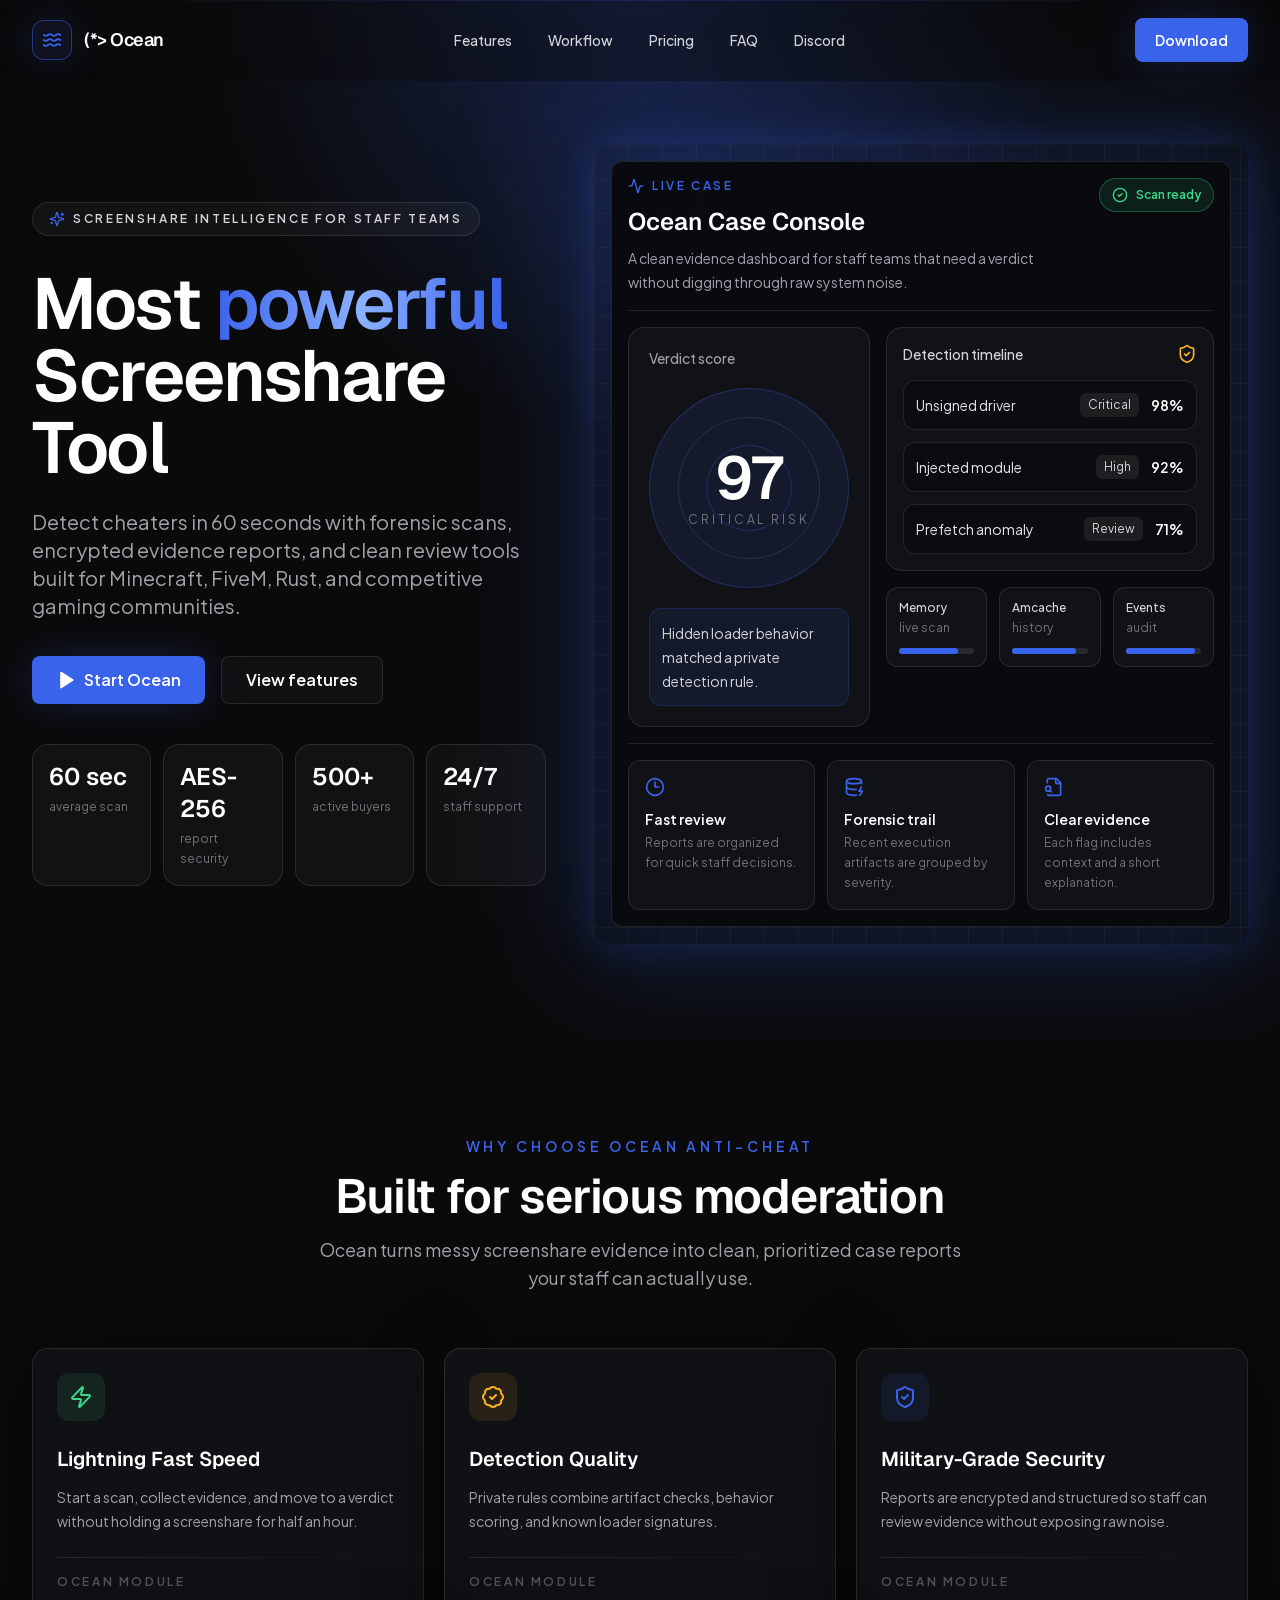
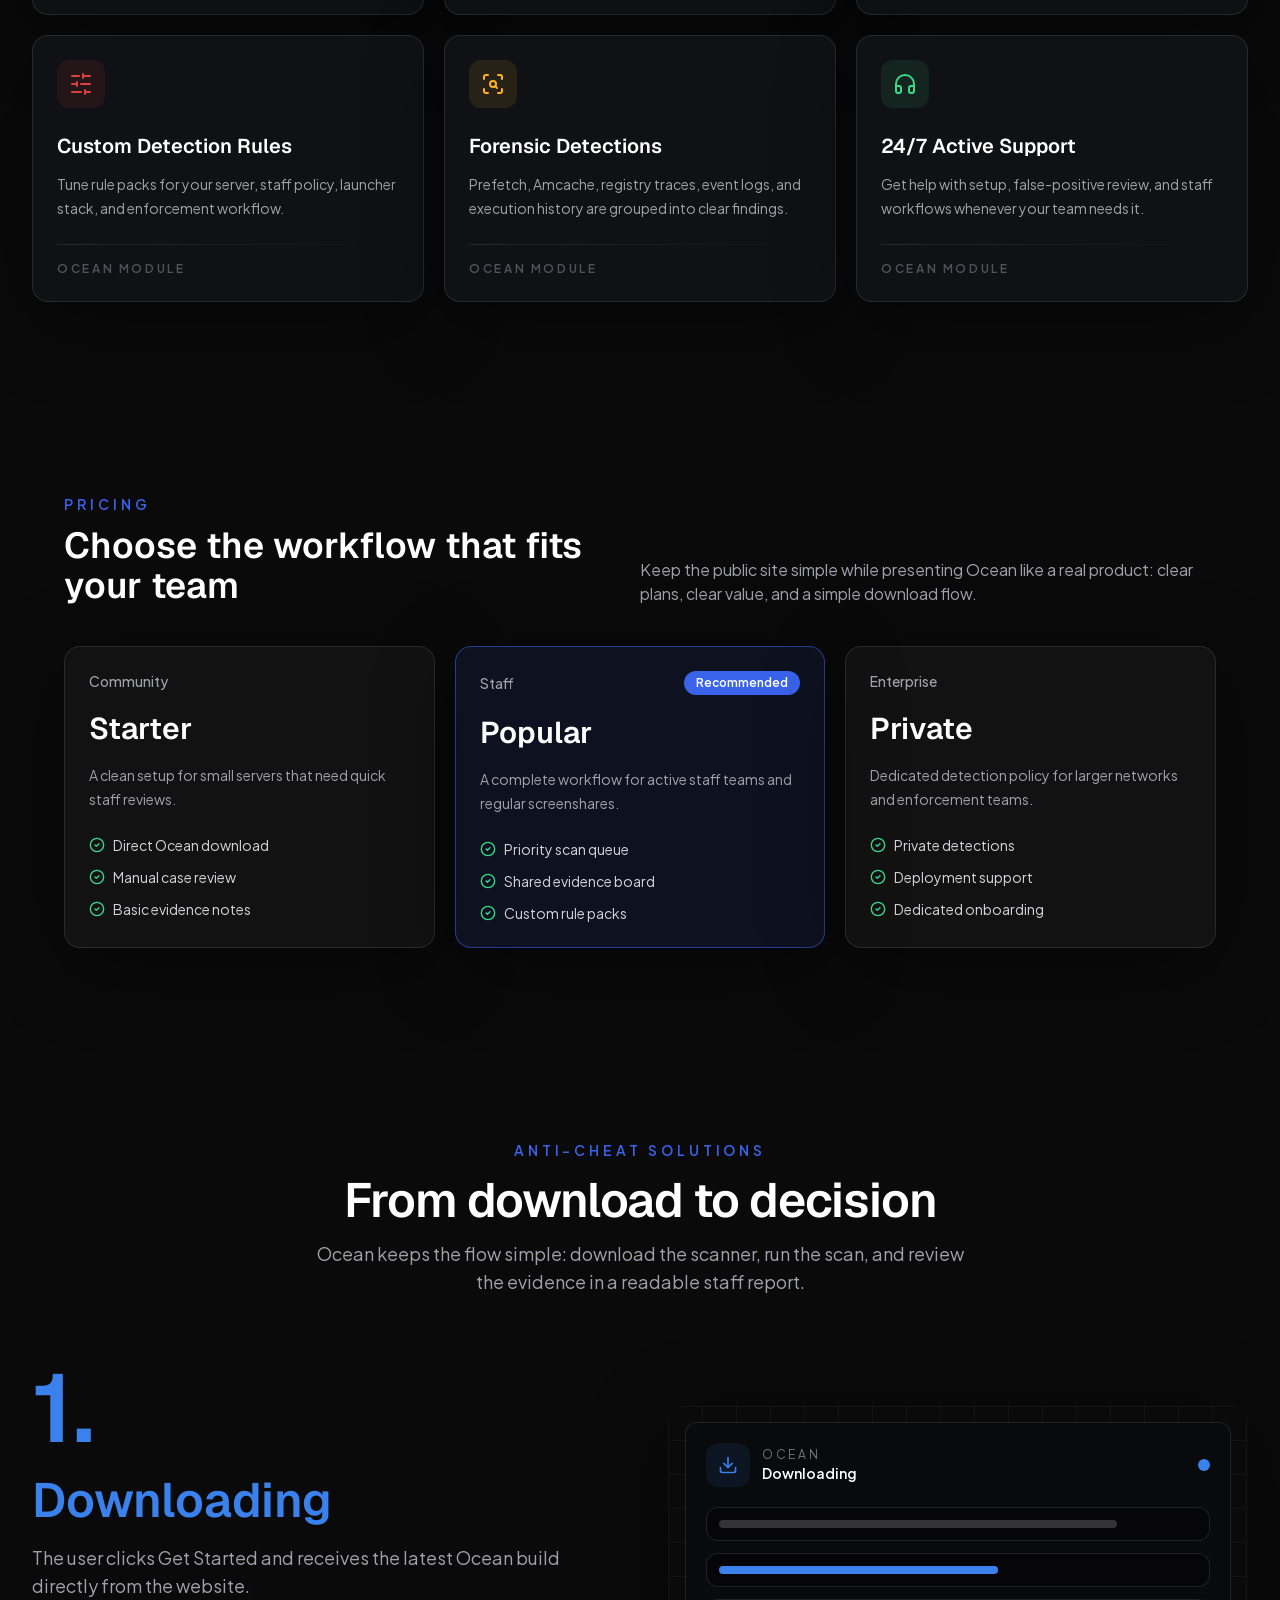
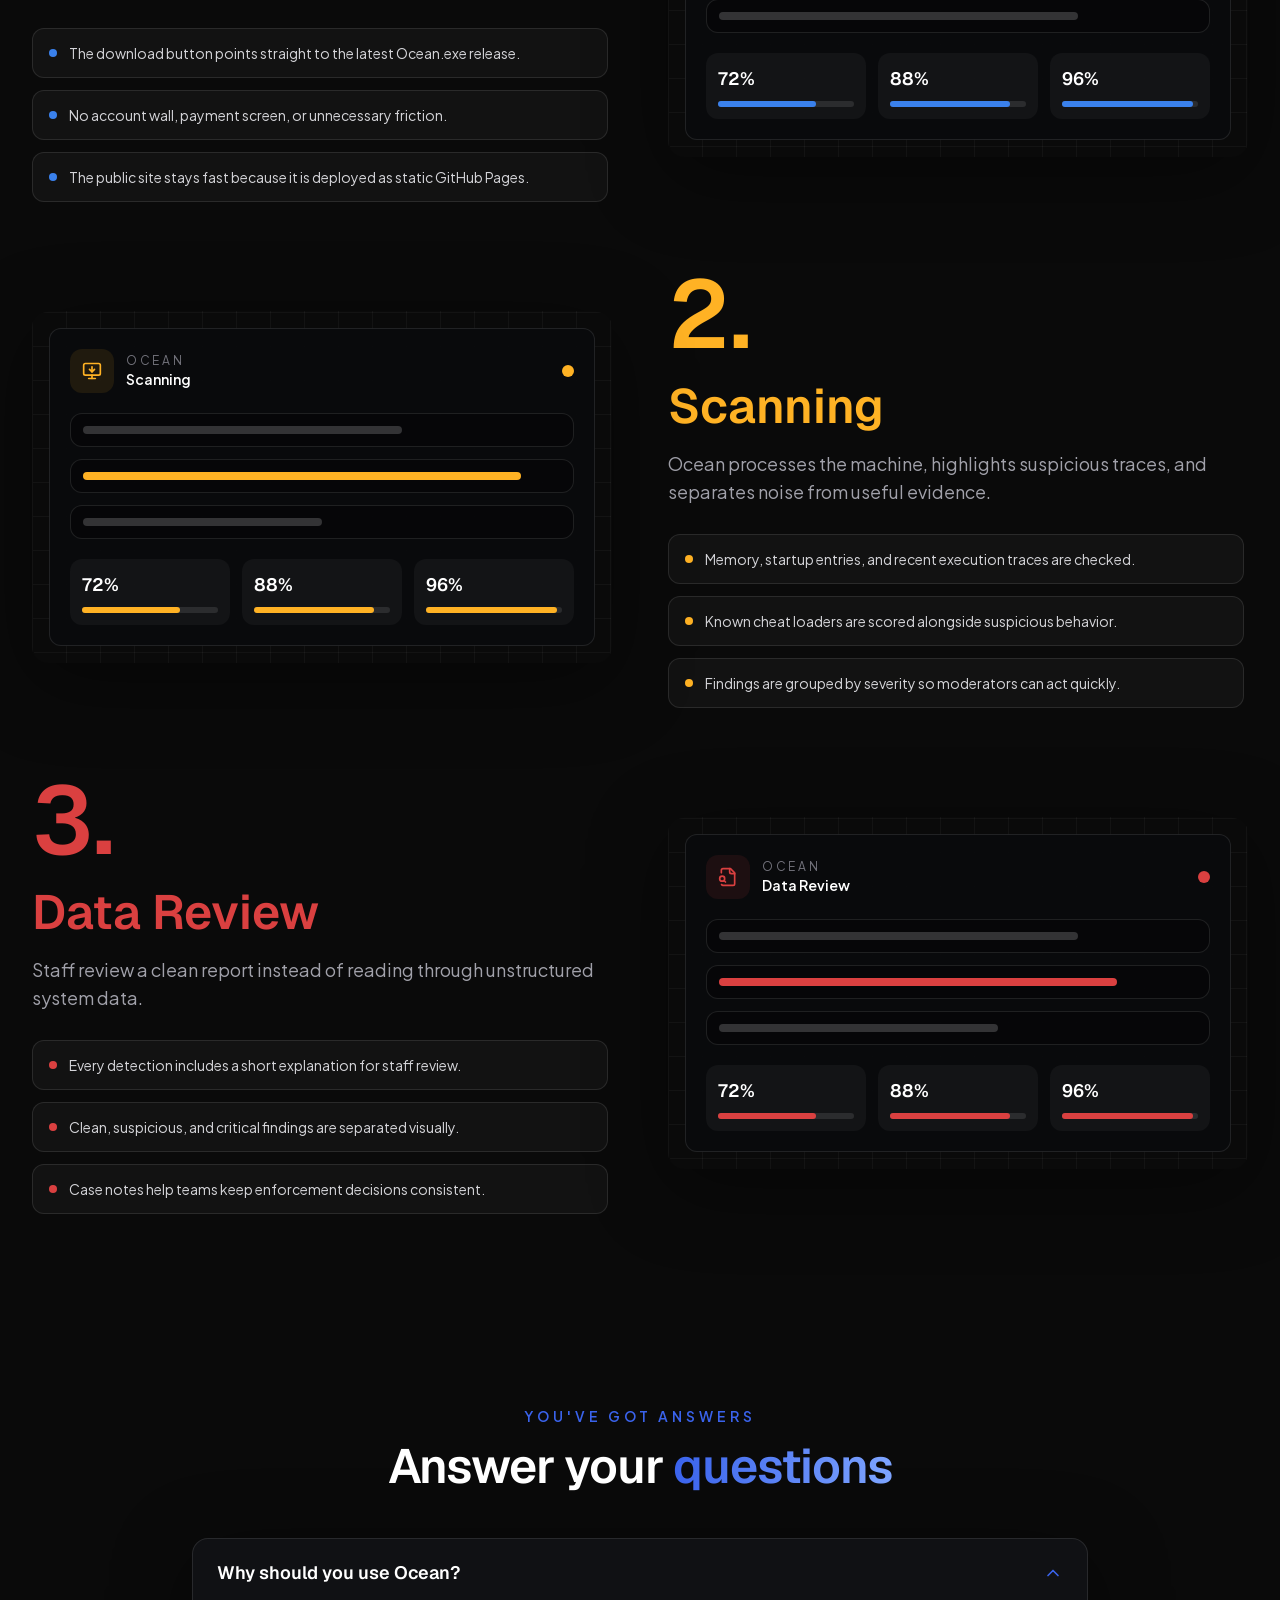
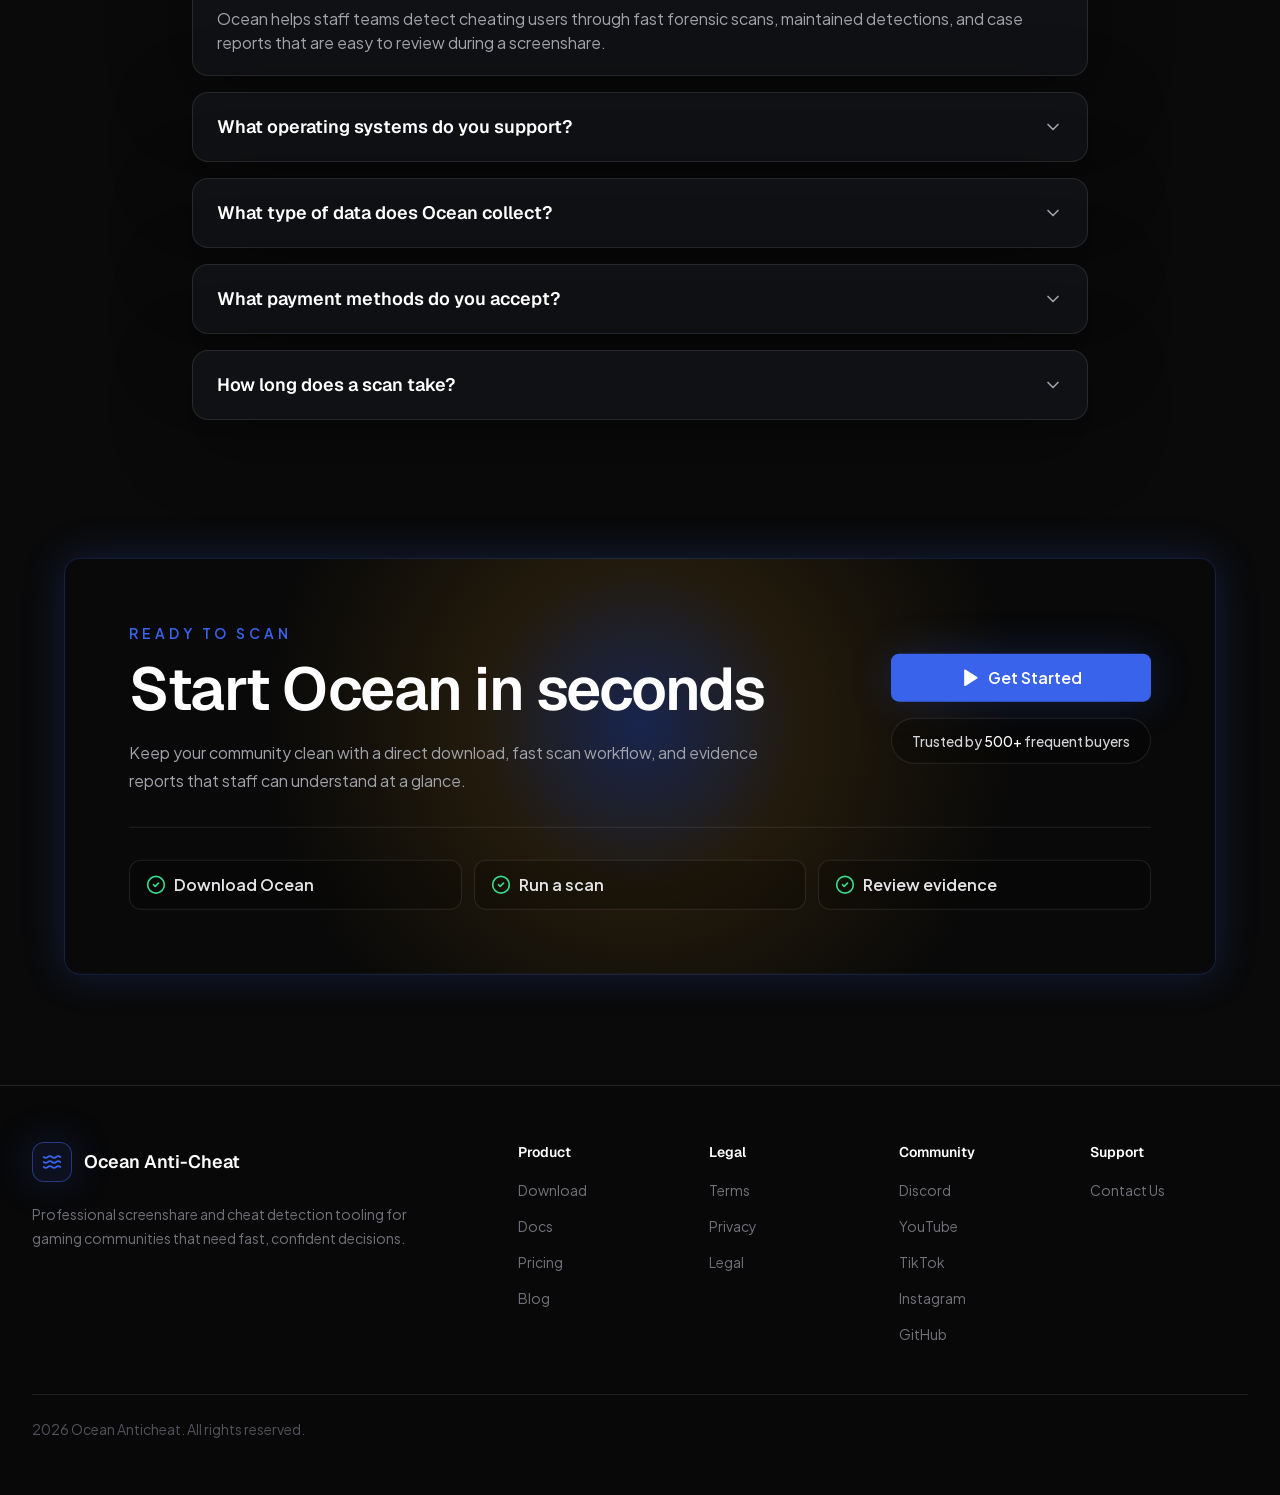
==== index.html @ 11a26427 "Deploy static-only website" ====
<!DOCTYPE html><html lang="en" class="dark"><head><meta charSet="utf-8"/><meta name="viewport" content="width=device-width, initial-scale=1"/><link rel="stylesheet" href="/_next/static/css/8ec8b4129f14a898.css" data-precedence="next"/><link rel="preload" as="script" fetchPriority="low" href="/_next/static/chunks/webpack-035fccb7e551023b.js"/><script src="/_next/static/chunks/fd9d1056-6402681317ea8432.js" async=""></script><script src="/_next/static/chunks/117-a89475952f363e90.js" async=""></script><script src="/_next/static/chunks/main-app-08cf2711f5b0269d.js" async=""></script><script src="/_next/static/chunks/823-204b0bc221b9a82a.js" async=""></script><script src="/_next/static/chunks/137-4182035b38e72492.js" async=""></script><script src="/_next/static/chunks/60-71c578c9f80166f6.js" async=""></script><script src="/_next/static/chunks/911-84022db9d3020c49.js" async=""></script><script src="/_next/static/chunks/app/page-72fe2f37ac90805b.js" async=""></script><script src="/_next/static/chunks/app/layout-7fab706f18cfef18.js" async=""></script><title>Ocean Anti-Cheat | Most powerful Screenshare Tool</title><meta name="description" content="Detect cheaters in 60 seconds with advanced forensic analysis, encrypted scan reports, and custom detection rules for gaming communities."/><link rel="manifest" href="/manifest.json" crossorigin="use-credentials"/><meta name="robots" content="noindex, nofollow, nocache"/><meta name="googlebot" content="noindex, nofollow, noimageindex"/><meta property="og:title" content="Ocean Anti-Cheat | Most powerful Screenshare Tool"/><meta property="og:description" content="Detect cheaters in 60 seconds with advanced forensic analysis."/><meta property="og:url" content="https://anticheat-ocean.github.io"/><meta property="og:site_name" content="Ocean Anti-Cheat"/><meta property="og:locale" content="en_US"/><meta property="og:image" content="https://anticheat-ocean.github.io/og-image.svg"/><meta property="og:image:width" content="1200"/><meta property="og:image:height" content="630"/><meta property="og:image:alt" content="Ocean Anti-Cheat dashboard preview"/><meta property="og:type" content="website"/><meta name="twitter:card" content="summary_large_image"/><meta name="twitter:title" content="Ocean Anti-Cheat"/><meta name="twitter:description" content="Detect cheaters in 60 seconds with advanced forensic analysis."/><meta name="twitter:image" content="https://anticheat-ocean.github.io/og-image.svg"/><link rel="icon" href="/ocean-icon.svg"/><link rel="apple-touch-icon" href="/ocean-icon.svg"/><script src="/_next/static/chunks/polyfills-42372ed130431b0a.js" noModule=""></script></head><body class="__variable_6a830d __variable_646807 bg-background font-body antialiased"><script type="application/ld+json">{"@context":"https://schema.org","@type":"SoftwareApplication","name":"Ocean Anti-Cheat","applicationCategory":"SecurityApplication","operatingSystem":"Windows, Linux","description":"Professional screenshare and cheat detection software for gaming communities.","offers":{"@type":"Offer","price":"0","priceCurrency":"USD"},"aggregateRating":{"@type":"AggregateRating","ratingValue":"4.9","ratingCount":"500"}}</script><header class="fixed left-0 right-0 top-0 z-50 border-b transition-all duration-300 border-transparent bg-background/40 backdrop-blur-md"><nav class="mx-auto flex h-20 max-w-7xl items-center justify-between px-6 sm:px-8"><a class="group flex items-center gap-3 font-heading text-lg font-semibold text-white" aria-label="Ocean Anti-Cheat home" href="/"><span class="flex h-10 w-10 items-center justify-center rounded-xl border border-ocean-blue/50 bg-ocean-blue/10 text-ocean-blue shadow-glow"><svg xmlns="http://www.w3.org/2000/svg" width="24" height="24" viewBox="0 0 24 24" fill="none" stroke="currentColor" stroke-width="2" stroke-linecap="round" stroke-linejoin="round" class="lucide lucide-waves h-5 w-5" aria-hidden="true"><path d="M2 6c.6.5 1.2 1 2.5 1C7 7 7 5 9.5 5c2.6 0 2.4 2 5 2 2.5 0 2.5-2 5-2 1.3 0 1.9.5 2.5 1"></path><path d="M2 12c.6.5 1.2 1 2.5 1 2.5 0 2.5-2 5-2 2.6 0 2.4 2 5 2 2.5 0 2.5-2 5-2 1.3 0 1.9.5 2.5 1"></path><path d="M2 18c.6.5 1.2 1 2.5 1 2.5 0 2.5-2 5-2 2.6 0 2.4 2 5 2 2.5 0 2.5-2 5-2 1.3 0 1.9.5 2.5 1"></path></svg></span><span class="tracking-tight">(*&gt; Ocean</span></a><div class="hidden items-center gap-1 lg:flex"><a class="rounded-lg px-4 py-2 text-sm font-medium text-zinc-300 hover:bg-white/[0.06] hover:text-white" href="/#features">Features</a><a class="rounded-lg px-4 py-2 text-sm font-medium text-zinc-300 hover:bg-white/[0.06] hover:text-white" href="/#how-it-works">Workflow</a><a class="rounded-lg px-4 py-2 text-sm font-medium text-zinc-300 hover:bg-white/[0.06] hover:text-white" href="/#pricing">Pricing</a><a class="rounded-lg px-4 py-2 text-sm font-medium text-zinc-300 hover:bg-white/[0.06] hover:text-white" href="/#faq">FAQ</a><a target="_blank" rel="noreferrer" class="rounded-lg px-4 py-2 text-sm font-medium text-zinc-300 hover:bg-white/[0.06] hover:text-white" href="https://discord.anticheat.ac">Discord</a></div><div class="hidden items-center gap-3 lg:flex"><a class="inline-flex items-center justify-center gap-2 whitespace-nowrap rounded-lg text-sm font-semibold ring-offset-background transition-all duration-300 ease-out focus-visible:outline-none focus-visible:ring-2 focus-visible:ring-ocean-blue focus-visible:ring-offset-2 disabled:pointer-events-none disabled:opacity-50 bg-ocean-blue text-white shadow-glow hover:scale-[1.02] hover:bg-[#4b73ff] h-11 px-5 py-2" href="/download">Download</a></div><button type="button" class="sr-focus flex h-10 w-10 items-center justify-center rounded-lg border border-white/10 bg-white/[0.04] text-white lg:hidden" aria-label="Toggle menu" aria-expanded="false"><svg xmlns="http://www.w3.org/2000/svg" width="24" height="24" viewBox="0 0 24 24" fill="none" stroke="currentColor" stroke-width="2" stroke-linecap="round" stroke-linejoin="round" class="lucide lucide-menu h-5 w-5"><line x1="4" x2="20" y1="12" y2="12"></line><line x1="4" x2="20" y1="6" y2="6"></line><line x1="4" x2="20" y1="18" y2="18"></line></svg></button></nav><div class="grid border-t border-white/10 bg-background/95 px-6 shadow-glow-soft backdrop-blur-xl transition-[grid-template-rows] duration-300 lg:hidden grid-rows-[0fr]"><div class="overflow-hidden"><div class="mx-auto flex max-w-7xl flex-col gap-2 py-5"><a class="rounded-lg px-3 py-3 text-sm font-medium text-zinc-300 hover:bg-white/[0.06] hover:text-white" href="/#features">Features</a><a class="rounded-lg px-3 py-3 text-sm font-medium text-zinc-300 hover:bg-white/[0.06] hover:text-white" href="/#how-it-works">Workflow</a><a class="rounded-lg px-3 py-3 text-sm font-medium text-zinc-300 hover:bg-white/[0.06] hover:text-white" href="/#pricing">Pricing</a><a class="rounded-lg px-3 py-3 text-sm font-medium text-zinc-300 hover:bg-white/[0.06] hover:text-white" href="/#faq">FAQ</a><a target="_blank" rel="noreferrer" class="rounded-lg px-3 py-3 text-sm font-medium text-zinc-300 hover:bg-white/[0.06] hover:text-white" href="https://discord.anticheat.ac">Discord</a><div class="mt-3"><a class="inline-flex items-center justify-center gap-2 whitespace-nowrap rounded-lg text-sm font-semibold ring-offset-background transition-all duration-300 ease-out focus-visible:outline-none focus-visible:ring-2 focus-visible:ring-ocean-blue focus-visible:ring-offset-2 disabled:pointer-events-none disabled:opacity-50 bg-ocean-blue text-white shadow-glow hover:scale-[1.02] hover:bg-[#4b73ff] h-11 px-5 py-2" href="/download">Download</a></div></div></div></div></header><main><section class="relative overflow-hidden bg-hero-radial px-6 pb-24 pt-32 sm:px-8 lg:pt-36"><div class="absolute inset-x-0 top-0 h-px bg-gradient-to-r from-transparent via-ocean-blue/70 to-transparent"></div><div class="mx-auto grid max-w-7xl items-center gap-12 lg:grid-cols-[0.88fr_1.12fr]"><div><div class="inline-flex items-center gap-2 rounded-full border border-white/10 bg-white/[0.04] px-4 py-2 text-xs font-semibold uppercase tracking-[0.22em] text-zinc-300" style="opacity:0;transform:translateY(16px)"><svg xmlns="http://www.w3.org/2000/svg" width="24" height="24" viewBox="0 0 24 24" fill="none" stroke="currentColor" stroke-width="2" stroke-linecap="round" stroke-linejoin="round" class="lucide lucide-sparkles h-4 w-4 text-ocean-blue"><path d="M9.937 15.5A2 2 0 0 0 8.5 14.063l-6.135-1.582a.5.5 0 0 1 0-.962L8.5 9.936A2 2 0 0 0 9.937 8.5l1.582-6.135a.5.5 0 0 1 .963 0L14.063 8.5A2 2 0 0 0 15.5 9.937l6.135 1.581a.5.5 0 0 1 0 .964L15.5 14.063a2 2 0 0 0-1.437 1.437l-1.582 6.135a.5.5 0 0 1-.963 0z"></path><path d="M20 3v4"></path><path d="M22 5h-4"></path><path d="M4 17v2"></path><path d="M5 18H3"></path></svg>Screenshare intelligence for staff teams</div><h1 class="mt-8 max-w-4xl font-heading text-5xl font-semibold tracking-tight text-white sm:text-6xl lg:text-7xl"><span class="inline-block" style="opacity:0;filter:blur(8px);transform:translateY(28px)">Most</span> <span class="inline-block bg-gradient-to-r from-ocean-blue via-[#8ab0ff] to-ocean-blue bg-clip-text text-transparent" style="opacity:0;filter:blur(8px);transform:translateY(28px)">powerful</span> <span class="inline-block" style="opacity:0;filter:blur(8px);transform:translateY(28px)">Screenshare Tool</span></h1><p class="mt-6 max-w-2xl text-base leading-8 text-zinc-400 sm:text-xl" style="opacity:0;transform:translateY(18px)">Detect cheaters in 60 seconds with forensic scans, encrypted evidence reports, and clean review tools built for Minecraft, FiveM, Rust, and competitive gaming communities.</p><div class="mt-9 flex flex-col gap-4 sm:flex-row" style="opacity:0;transform:translateY(18px)"><a class="inline-flex items-center justify-center gap-2 whitespace-nowrap rounded-lg font-semibold ring-offset-background transition-all duration-300 ease-out focus-visible:outline-none focus-visible:ring-2 focus-visible:ring-ocean-blue focus-visible:ring-offset-2 disabled:pointer-events-none disabled:opacity-50 bg-ocean-blue text-white shadow-glow hover:scale-[1.02] hover:bg-[#4b73ff] h-12 px-6 text-base" href="/download"><svg xmlns="http://www.w3.org/2000/svg" width="24" height="24" viewBox="0 0 24 24" fill="none" stroke="currentColor" stroke-width="2" stroke-linecap="round" stroke-linejoin="round" class="lucide lucide-play h-5 w-5 fill-current"><polygon points="6 3 20 12 6 21 6 3"></polygon></svg>Start Ocean</a><a class="inline-flex items-center justify-center gap-2 whitespace-nowrap rounded-lg font-semibold ring-offset-background transition-all duration-300 ease-out focus-visible:outline-none focus-visible:ring-2 focus-visible:ring-ocean-blue focus-visible:ring-offset-2 disabled:pointer-events-none disabled:opacity-50 border border-white/10 bg-white/[0.03] text-white hover:scale-[1.02] hover:border-ocean-blue/70 hover:bg-ocean-blue/10 h-12 px-6 text-base" href="/#features">View features</a></div><div class="mt-10 grid max-w-2xl grid-cols-2 gap-3 sm:grid-cols-4" style="opacity:0;transform:translateY(18px)"><div class="rounded-2xl border border-white/10 bg-white/[0.035] p-4"><p class="font-heading text-2xl font-semibold text-white">60 sec</p><p class="mt-1 text-xs leading-5 text-zinc-500">average scan</p></div><div class="rounded-2xl border border-white/10 bg-white/[0.035] p-4"><p class="font-heading text-2xl font-semibold text-white">AES-256</p><p class="mt-1 text-xs leading-5 text-zinc-500">report security</p></div><div class="rounded-2xl border border-white/10 bg-white/[0.035] p-4"><p class="font-heading text-2xl font-semibold text-white">500+</p><p class="mt-1 text-xs leading-5 text-zinc-500">active buyers</p></div><div class="rounded-2xl border border-white/10 bg-white/[0.035] p-4"><p class="font-heading text-2xl font-semibold text-white">24/7</p><p class="mt-1 text-xs leading-5 text-zinc-500">staff support</p></div></div></div><div class="relative" aria-label="Ocean dashboard preview" style="opacity:0;transform:translateX(28px) scale(0.98)"><div class="absolute -inset-6 rounded-[2rem] bg-ocean-blue/20 blur-3xl"></div><div class="gradient-border dashboard-grid relative overflow-hidden rounded-2xl p-4 shadow-glow"><div class="rounded-xl border border-white/10 bg-[#090a0d]/95 p-4 backdrop-blur"><div class="flex items-start justify-between gap-4 border-b border-white/10 pb-4"><div><div class="flex items-center gap-2 text-xs font-semibold uppercase tracking-[0.22em] text-ocean-blue"><svg xmlns="http://www.w3.org/2000/svg" width="24" height="24" viewBox="0 0 24 24" fill="none" stroke="currentColor" stroke-width="2" stroke-linecap="round" stroke-linejoin="round" class="lucide lucide-activity h-4 w-4"><path d="M22 12h-2.48a2 2 0 0 0-1.93 1.46l-2.35 8.36a.25.25 0 0 1-.48 0L9.24 2.18a.25.25 0 0 0-.48 0l-2.35 8.36A2 2 0 0 1 4.49 12H2"></path></svg>Live case</div><h3 class="mt-3 font-heading text-2xl font-semibold text-white">Ocean Case Console</h3><p class="mt-2 max-w-md text-sm leading-6 text-zinc-400">A clean evidence dashboard for staff teams that need a verdict without digging through raw system noise.</p></div><div class="hidden rounded-full border border-ocean-green/30 bg-ocean-green/10 px-3 py-2 text-xs font-semibold text-ocean-green sm:flex"><svg xmlns="http://www.w3.org/2000/svg" width="24" height="24" viewBox="0 0 24 24" fill="none" stroke="currentColor" stroke-width="2" stroke-linecap="round" stroke-linejoin="round" class="lucide lucide-circle-check mr-2 h-4 w-4"><circle cx="12" cy="12" r="10"></circle><path d="m9 12 2 2 4-4"></path></svg>Scan ready</div></div><div class="grid gap-4 py-4 lg:grid-cols-[0.85fr_1.15fr]"><div class="rounded-2xl border border-white/10 bg-white/[0.035] p-5"><p class="text-sm font-medium text-zinc-400">Verdict score</p><div class="relative mx-auto mt-5 flex aspect-square max-w-56 items-center justify-center rounded-full border border-ocean-blue/30 bg-ocean-blue/10"><div class="absolute inset-7 rounded-full border border-white/10"></div><div class="absolute inset-14 rounded-full border border-ocean-blue/30"></div><div class="z-10 text-center"><p class="font-heading text-6xl font-semibold text-white">97</p><p class="mt-1 text-xs uppercase tracking-[0.24em] text-zinc-500">critical risk</p></div></div><div class="mt-5 rounded-xl border border-ocean-blue/20 bg-ocean-blue/10 p-3 text-sm leading-6 text-zinc-300">Hidden loader behavior matched a private detection rule.</div></div><div class="space-y-4"><div class="rounded-2xl border border-white/10 bg-white/[0.035] p-4"><div class="mb-4 flex items-center justify-between"><span class="text-sm font-medium text-zinc-300">Detection timeline</span><svg xmlns="http://www.w3.org/2000/svg" width="24" height="24" viewBox="0 0 24 24" fill="none" stroke="currentColor" stroke-width="2" stroke-linecap="round" stroke-linejoin="round" class="lucide lucide-shield-check h-5 w-5 text-ocean-yellow"><path d="M20 13c0 5-3.5 7.5-7.66 8.95a1 1 0 0 1-.67-.01C7.5 20.5 4 18 4 13V6a1 1 0 0 1 1-1c2 0 4.5-1.2 6.24-2.72a1.17 1.17 0 0 1 1.52 0C14.51 3.81 17 5 19 5a1 1 0 0 1 1 1z"></path><path d="m9 12 2 2 4-4"></path></svg></div><div class="space-y-3"><div class="grid grid-cols-[1fr_auto_auto] items-center gap-3 rounded-xl border border-white/10 bg-black/30 px-3 py-3 text-sm"><span class="min-w-0 truncate text-zinc-200">Unsigned driver</span><span class="rounded-md bg-white/[0.08] px-2 py-1 text-xs text-zinc-300">Critical</span><span class="font-semibold text-white">98%</span></div><div class="grid grid-cols-[1fr_auto_auto] items-center gap-3 rounded-xl border border-white/10 bg-black/30 px-3 py-3 text-sm"><span class="min-w-0 truncate text-zinc-200">Injected module</span><span class="rounded-md bg-white/[0.08] px-2 py-1 text-xs text-zinc-300">High</span><span class="font-semibold text-white">92%</span></div><div class="grid grid-cols-[1fr_auto_auto] items-center gap-3 rounded-xl border border-white/10 bg-black/30 px-3 py-3 text-sm"><span class="min-w-0 truncate text-zinc-200">Prefetch anomaly</span><span class="rounded-md bg-white/[0.08] px-2 py-1 text-xs text-zinc-300">Review</span><span class="font-semibold text-white">71%</span></div></div></div><div class="grid gap-3 sm:grid-cols-3"><div class="rounded-xl border border-white/10 bg-white/[0.035] p-3"><p class="text-xs font-medium text-zinc-300">Memory</p><p class="mt-1 text-xs text-zinc-500">live scan</p><div class="mt-3 h-1.5 rounded-full bg-white/10"><div class="h-full rounded-full bg-ocean-blue" style="width:78%"></div></div></div><div class="rounded-xl border border-white/10 bg-white/[0.035] p-3"><p class="text-xs font-medium text-zinc-300">Amcache</p><p class="mt-1 text-xs text-zinc-500">history</p><div class="mt-3 h-1.5 rounded-full bg-white/10"><div class="h-full rounded-full bg-ocean-blue" style="width:85%"></div></div></div><div class="rounded-xl border border-white/10 bg-white/[0.035] p-3"><p class="text-xs font-medium text-zinc-300">Events</p><p class="mt-1 text-xs text-zinc-500">audit</p><div class="mt-3 h-1.5 rounded-full bg-white/10"><div class="h-full rounded-full bg-ocean-blue" style="width:92%"></div></div></div></div></div></div><div class="grid gap-3 border-t border-white/10 pt-4 sm:grid-cols-3"><div class="rounded-xl border border-white/10 bg-white/[0.035] p-4"><svg xmlns="http://www.w3.org/2000/svg" width="24" height="24" viewBox="0 0 24 24" fill="none" stroke="currentColor" stroke-width="2" stroke-linecap="round" stroke-linejoin="round" class="lucide lucide-clock3 h-5 w-5 text-ocean-blue"><circle cx="12" cy="12" r="10"></circle><polyline points="12 6 12 12 16.5 12"></polyline></svg><p class="mt-3 text-sm font-semibold text-white">Fast review</p><p class="mt-1 text-xs leading-5 text-zinc-500">Reports are organized for quick staff decisions.</p></div><div class="rounded-xl border border-white/10 bg-white/[0.035] p-4"><svg xmlns="http://www.w3.org/2000/svg" width="24" height="24" viewBox="0 0 24 24" fill="none" stroke="currentColor" stroke-width="2" stroke-linecap="round" stroke-linejoin="round" class="lucide lucide-database-zap h-5 w-5 text-ocean-blue"><ellipse cx="12" cy="5" rx="9" ry="3"></ellipse><path d="M3 5V19A9 3 0 0 0 15 21.84"></path><path d="M21 5V8"></path><path d="M21 12L18 17H22L19 22"></path><path d="M3 12A9 3 0 0 0 14.59 14.87"></path></svg><p class="mt-3 text-sm font-semibold text-white">Forensic trail</p><p class="mt-1 text-xs leading-5 text-zinc-500">Recent execution artifacts are grouped by severity.</p></div><div class="rounded-xl border border-white/10 bg-white/[0.035] p-4"><svg xmlns="http://www.w3.org/2000/svg" width="24" height="24" viewBox="0 0 24 24" fill="none" stroke="currentColor" stroke-width="2" stroke-linecap="round" stroke-linejoin="round" class="lucide lucide-file-search h-5 w-5 text-ocean-blue"><path d="M14 2v4a2 2 0 0 0 2 2h4"></path><path d="M4.268 21a2 2 0 0 0 1.727 1H18a2 2 0 0 0 2-2V7l-5-5H6a2 2 0 0 0-2 2v3"></path><path d="m9 18-1.5-1.5"></path><circle cx="5" cy="14" r="3"></circle></svg><p class="mt-3 text-sm font-semibold text-white">Clear evidence</p><p class="mt-1 text-xs leading-5 text-zinc-500">Each flag includes context and a short explanation.</p></div></div></div></div></div></div></section><section id="features" class="px-6 py-24 sm:px-8"><div class="mx-auto max-w-7xl"><div class="mx-auto max-w-2xl text-center" style="opacity:0;transform:translateY(24px)"><p class="text-sm font-semibold uppercase tracking-[0.28em] text-ocean-blue">Why Choose Ocean Anti-Cheat</p><h2 class="mt-4 font-heading text-4xl font-semibold tracking-tight text-white sm:text-5xl">Built for serious moderation</h2><p class="mt-4 text-base leading-7 text-zinc-400 sm:text-lg">Ocean turns messy screenshare evidence into clean, prioritized case reports your staff can actually use.</p></div><div class="mt-14 grid gap-5 sm:grid-cols-2 lg:grid-cols-3"><article class="group rounded-2xl border border-white/10 bg-card p-6 shadow-glow-soft hover:-translate-y-1 hover:border-ocean-blue/50 hover:shadow-glow" style="opacity:0;transform:translateY(28px)"><div class="mb-6 flex h-12 w-12 items-center justify-center rounded-xl bg-ocean-green/10 text-ocean-green"><svg xmlns="http://www.w3.org/2000/svg" width="24" height="24" viewBox="0 0 24 24" fill="none" stroke="currentColor" stroke-width="2" stroke-linecap="round" stroke-linejoin="round" class="lucide lucide-zap h-6 w-6" aria-hidden="true"><path d="M4 14a1 1 0 0 1-.78-1.63l9.9-10.2a.5.5 0 0 1 .86.46l-1.92 6.02A1 1 0 0 0 13 10h7a1 1 0 0 1 .78 1.63l-9.9 10.2a.5.5 0 0 1-.86-.46l1.92-6.02A1 1 0 0 0 11 14z"></path></svg></div><h3 class="font-heading text-xl font-semibold text-white">Lightning Fast Speed</h3><p class="mt-3 text-sm leading-6 text-zinc-400">Start a scan, collect evidence, and move to a verdict without holding a screenshare for half an hour.</p><div class="mt-6 h-px bg-gradient-to-r from-white/10 via-white/5 to-transparent"></div><p class="mt-4 text-xs font-semibold uppercase tracking-[0.22em] text-zinc-600">Ocean module</p></article><article class="group rounded-2xl border border-white/10 bg-card p-6 shadow-glow-soft hover:-translate-y-1 hover:border-ocean-blue/50 hover:shadow-glow" style="opacity:0;transform:translateY(28px)"><div class="mb-6 flex h-12 w-12 items-center justify-center rounded-xl bg-ocean-yellow/10 text-ocean-yellow"><svg xmlns="http://www.w3.org/2000/svg" width="24" height="24" viewBox="0 0 24 24" fill="none" stroke="currentColor" stroke-width="2" stroke-linecap="round" stroke-linejoin="round" class="lucide lucide-badge-check h-6 w-6" aria-hidden="true"><path d="M3.85 8.62a4 4 0 0 1 4.78-4.77 4 4 0 0 1 6.74 0 4 4 0 0 1 4.78 4.78 4 4 0 0 1 0 6.74 4 4 0 0 1-4.77 4.78 4 4 0 0 1-6.75 0 4 4 0 0 1-4.78-4.77 4 4 0 0 1 0-6.76Z"></path><path d="m9 12 2 2 4-4"></path></svg></div><h3 class="font-heading text-xl font-semibold text-white">Detection Quality</h3><p class="mt-3 text-sm leading-6 text-zinc-400">Private rules combine artifact checks, behavior scoring, and known loader signatures.</p><div class="mt-6 h-px bg-gradient-to-r from-white/10 via-white/5 to-transparent"></div><p class="mt-4 text-xs font-semibold uppercase tracking-[0.22em] text-zinc-600">Ocean module</p></article><article class="group rounded-2xl border border-white/10 bg-card p-6 shadow-glow-soft hover:-translate-y-1 hover:border-ocean-blue/50 hover:shadow-glow" style="opacity:0;transform:translateY(28px)"><div class="mb-6 flex h-12 w-12 items-center justify-center rounded-xl bg-ocean-blue/10 text-ocean-blue"><svg xmlns="http://www.w3.org/2000/svg" width="24" height="24" viewBox="0 0 24 24" fill="none" stroke="currentColor" stroke-width="2" stroke-linecap="round" stroke-linejoin="round" class="lucide lucide-shield-check h-6 w-6" aria-hidden="true"><path d="M20 13c0 5-3.5 7.5-7.66 8.95a1 1 0 0 1-.67-.01C7.5 20.5 4 18 4 13V6a1 1 0 0 1 1-1c2 0 4.5-1.2 6.24-2.72a1.17 1.17 0 0 1 1.52 0C14.51 3.81 17 5 19 5a1 1 0 0 1 1 1z"></path><path d="m9 12 2 2 4-4"></path></svg></div><h3 class="font-heading text-xl font-semibold text-white">Military-Grade Security</h3><p class="mt-3 text-sm leading-6 text-zinc-400">Reports are encrypted and structured so staff can review evidence without exposing raw noise.</p><div class="mt-6 h-px bg-gradient-to-r from-white/10 via-white/5 to-transparent"></div><p class="mt-4 text-xs font-semibold uppercase tracking-[0.22em] text-zinc-600">Ocean module</p></article><article class="group rounded-2xl border border-white/10 bg-card p-6 shadow-glow-soft hover:-translate-y-1 hover:border-ocean-blue/50 hover:shadow-glow" style="opacity:0;transform:translateY(28px)"><div class="mb-6 flex h-12 w-12 items-center justify-center rounded-xl bg-ocean-red/10 text-ocean-red"><svg xmlns="http://www.w3.org/2000/svg" width="24" height="24" viewBox="0 0 24 24" fill="none" stroke="currentColor" stroke-width="2" stroke-linecap="round" stroke-linejoin="round" class="lucide lucide-sliders-horizontal h-6 w-6" aria-hidden="true"><line x1="21" x2="14" y1="4" y2="4"></line><line x1="10" x2="3" y1="4" y2="4"></line><line x1="21" x2="12" y1="12" y2="12"></line><line x1="8" x2="3" y1="12" y2="12"></line><line x1="21" x2="16" y1="20" y2="20"></line><line x1="12" x2="3" y1="20" y2="20"></line><line x1="14" x2="14" y1="2" y2="6"></line><line x1="8" x2="8" y1="10" y2="14"></line><line x1="16" x2="16" y1="18" y2="22"></line></svg></div><h3 class="font-heading text-xl font-semibold text-white">Custom Detection Rules</h3><p class="mt-3 text-sm leading-6 text-zinc-400">Tune rule packs for your server, staff policy, launcher stack, and enforcement workflow.</p><div class="mt-6 h-px bg-gradient-to-r from-white/10 via-white/5 to-transparent"></div><p class="mt-4 text-xs font-semibold uppercase tracking-[0.22em] text-zinc-600">Ocean module</p></article><article class="group rounded-2xl border border-white/10 bg-card p-6 shadow-glow-soft hover:-translate-y-1 hover:border-ocean-blue/50 hover:shadow-glow" style="opacity:0;transform:translateY(28px)"><div class="mb-6 flex h-12 w-12 items-center justify-center rounded-xl bg-ocean-yellow/10 text-ocean-yellow"><svg xmlns="http://www.w3.org/2000/svg" width="24" height="24" viewBox="0 0 24 24" fill="none" stroke="currentColor" stroke-width="2" stroke-linecap="round" stroke-linejoin="round" class="lucide lucide-scan-search h-6 w-6" aria-hidden="true"><path d="M3 7V5a2 2 0 0 1 2-2h2"></path><path d="M17 3h2a2 2 0 0 1 2 2v2"></path><path d="M21 17v2a2 2 0 0 1-2 2h-2"></path><path d="M7 21H5a2 2 0 0 1-2-2v-2"></path><circle cx="12" cy="12" r="3"></circle><path d="m16 16-1.9-1.9"></path></svg></div><h3 class="font-heading text-xl font-semibold text-white">Forensic Detections</h3><p class="mt-3 text-sm leading-6 text-zinc-400">Prefetch, Amcache, registry traces, event logs, and execution history are grouped into clear findings.</p><div class="mt-6 h-px bg-gradient-to-r from-white/10 via-white/5 to-transparent"></div><p class="mt-4 text-xs font-semibold uppercase tracking-[0.22em] text-zinc-600">Ocean module</p></article><article class="group rounded-2xl border border-white/10 bg-card p-6 shadow-glow-soft hover:-translate-y-1 hover:border-ocean-blue/50 hover:shadow-glow" style="opacity:0;transform:translateY(28px)"><div class="mb-6 flex h-12 w-12 items-center justify-center rounded-xl bg-ocean-green/10 text-ocean-green"><svg xmlns="http://www.w3.org/2000/svg" width="24" height="24" viewBox="0 0 24 24" fill="none" stroke="currentColor" stroke-width="2" stroke-linecap="round" stroke-linejoin="round" class="lucide lucide-headphones h-6 w-6" aria-hidden="true"><path d="M3 14h3a2 2 0 0 1 2 2v3a2 2 0 0 1-2 2H5a2 2 0 0 1-2-2v-7a9 9 0 0 1 18 0v7a2 2 0 0 1-2 2h-1a2 2 0 0 1-2-2v-3a2 2 0 0 1 2-2h3"></path></svg></div><h3 class="font-heading text-xl font-semibold text-white">24/7 Active Support</h3><p class="mt-3 text-sm leading-6 text-zinc-400">Get help with setup, false-positive review, and staff workflows whenever your team needs it.</p><div class="mt-6 h-px bg-gradient-to-r from-white/10 via-white/5 to-transparent"></div><p class="mt-4 text-xs font-semibold uppercase tracking-[0.22em] text-zinc-600">Ocean module</p></article></div></div></section><section id="pricing" class="px-6 py-24 sm:px-8"><div class="mx-auto max-w-6xl"><div class="mb-10 flex flex-col gap-3 md:flex-row md:items-end md:justify-between"><div><p class="text-sm font-semibold uppercase tracking-[0.28em] text-ocean-blue">Pricing</p><h2 class="mt-3 font-heading text-3xl font-semibold text-white sm:text-4xl">Choose the workflow that fits your team</h2></div><p class="max-w-xl text-sm leading-6 text-zinc-400 sm:text-base">Keep the public site simple while presenting Ocean like a real product: clear plans, clear value, and a simple download flow.</p></div><div class="grid gap-5 md:grid-cols-3"><div class="rounded-2xl border p-6 shadow-glow-soft transition-all duration-300 hover:-translate-y-1 border-white/10 bg-white/[0.035]"><div class="flex items-center justify-between gap-3"><p class="text-sm font-medium text-zinc-400">Community</p></div><p class="mt-5 font-heading text-3xl font-semibold text-white">Starter</p><p class="mt-4 text-sm leading-6 text-zinc-400">A clean setup for small servers that need quick staff reviews.</p><ul class="mt-6 space-y-3"><li class="flex items-center gap-2 text-sm text-zinc-300"><svg xmlns="http://www.w3.org/2000/svg" width="24" height="24" viewBox="0 0 24 24" fill="none" stroke="currentColor" stroke-width="2" stroke-linecap="round" stroke-linejoin="round" class="lucide lucide-circle-check h-4 w-4 text-ocean-green"><circle cx="12" cy="12" r="10"></circle><path d="m9 12 2 2 4-4"></path></svg>Direct Ocean download</li><li class="flex items-center gap-2 text-sm text-zinc-300"><svg xmlns="http://www.w3.org/2000/svg" width="24" height="24" viewBox="0 0 24 24" fill="none" stroke="currentColor" stroke-width="2" stroke-linecap="round" stroke-linejoin="round" class="lucide lucide-circle-check h-4 w-4 text-ocean-green"><circle cx="12" cy="12" r="10"></circle><path d="m9 12 2 2 4-4"></path></svg>Manual case review</li><li class="flex items-center gap-2 text-sm text-zinc-300"><svg xmlns="http://www.w3.org/2000/svg" width="24" height="24" viewBox="0 0 24 24" fill="none" stroke="currentColor" stroke-width="2" stroke-linecap="round" stroke-linejoin="round" class="lucide lucide-circle-check h-4 w-4 text-ocean-green"><circle cx="12" cy="12" r="10"></circle><path d="m9 12 2 2 4-4"></path></svg>Basic evidence notes</li></ul></div><div class="rounded-2xl border p-6 shadow-glow-soft transition-all duration-300 hover:-translate-y-1 border-ocean-blue/55 bg-ocean-blue/10 shadow-glow"><div class="flex items-center justify-between gap-3"><p class="text-sm font-medium text-zinc-400">Staff</p><span class="rounded-full bg-ocean-blue px-3 py-1 text-xs font-semibold text-white">Recommended</span></div><p class="mt-5 font-heading text-3xl font-semibold text-white">Popular</p><p class="mt-4 text-sm leading-6 text-zinc-400">A complete workflow for active staff teams and regular screenshares.</p><ul class="mt-6 space-y-3"><li class="flex items-center gap-2 text-sm text-zinc-300"><svg xmlns="http://www.w3.org/2000/svg" width="24" height="24" viewBox="0 0 24 24" fill="none" stroke="currentColor" stroke-width="2" stroke-linecap="round" stroke-linejoin="round" class="lucide lucide-circle-check h-4 w-4 text-ocean-green"><circle cx="12" cy="12" r="10"></circle><path d="m9 12 2 2 4-4"></path></svg>Priority scan queue</li><li class="flex items-center gap-2 text-sm text-zinc-300"><svg xmlns="http://www.w3.org/2000/svg" width="24" height="24" viewBox="0 0 24 24" fill="none" stroke="currentColor" stroke-width="2" stroke-linecap="round" stroke-linejoin="round" class="lucide lucide-circle-check h-4 w-4 text-ocean-green"><circle cx="12" cy="12" r="10"></circle><path d="m9 12 2 2 4-4"></path></svg>Shared evidence board</li><li class="flex items-center gap-2 text-sm text-zinc-300"><svg xmlns="http://www.w3.org/2000/svg" width="24" height="24" viewBox="0 0 24 24" fill="none" stroke="currentColor" stroke-width="2" stroke-linecap="round" stroke-linejoin="round" class="lucide lucide-circle-check h-4 w-4 text-ocean-green"><circle cx="12" cy="12" r="10"></circle><path d="m9 12 2 2 4-4"></path></svg>Custom rule packs</li></ul></div><div class="rounded-2xl border p-6 shadow-glow-soft transition-all duration-300 hover:-translate-y-1 border-white/10 bg-white/[0.035]"><div class="flex items-center justify-between gap-3"><p class="text-sm font-medium text-zinc-400">Enterprise</p></div><p class="mt-5 font-heading text-3xl font-semibold text-white">Private</p><p class="mt-4 text-sm leading-6 text-zinc-400">Dedicated detection policy for larger networks and enforcement teams.</p><ul class="mt-6 space-y-3"><li class="flex items-center gap-2 text-sm text-zinc-300"><svg xmlns="http://www.w3.org/2000/svg" width="24" height="24" viewBox="0 0 24 24" fill="none" stroke="currentColor" stroke-width="2" stroke-linecap="round" stroke-linejoin="round" class="lucide lucide-circle-check h-4 w-4 text-ocean-green"><circle cx="12" cy="12" r="10"></circle><path d="m9 12 2 2 4-4"></path></svg>Private detections</li><li class="flex items-center gap-2 text-sm text-zinc-300"><svg xmlns="http://www.w3.org/2000/svg" width="24" height="24" viewBox="0 0 24 24" fill="none" stroke="currentColor" stroke-width="2" stroke-linecap="round" stroke-linejoin="round" class="lucide lucide-circle-check h-4 w-4 text-ocean-green"><circle cx="12" cy="12" r="10"></circle><path d="m9 12 2 2 4-4"></path></svg>Deployment support</li><li class="flex items-center gap-2 text-sm text-zinc-300"><svg xmlns="http://www.w3.org/2000/svg" width="24" height="24" viewBox="0 0 24 24" fill="none" stroke="currentColor" stroke-width="2" stroke-linecap="round" stroke-linejoin="round" class="lucide lucide-circle-check h-4 w-4 text-ocean-green"><circle cx="12" cy="12" r="10"></circle><path d="m9 12 2 2 4-4"></path></svg>Dedicated onboarding</li></ul></div></div></div></section><section id="how-it-works" class="px-6 py-24 sm:px-8"><div class="mx-auto max-w-7xl"><div class="mx-auto max-w-2xl text-center" style="opacity:0;transform:translateY(24px)"><p class="text-sm font-semibold uppercase tracking-[0.28em] text-ocean-blue">Anti-Cheat Solutions</p><h2 class="mt-4 font-heading text-4xl font-semibold tracking-tight text-white sm:text-5xl">From download to decision</h2><p class="mt-4 text-base leading-7 text-zinc-400 sm:text-lg">Ocean keeps the flow simple: download the scanner, run the scan, and review the evidence in a readable staff report.</p></div><div class="mt-16 space-y-16"><article class="grid items-center gap-8 lg:grid-cols-2 lg:gap-14" style="opacity:0;transform:translateY(32px)"><div><p class="font-heading text-7xl font-semibold sm:text-8xl" style="color:#3A81EC">1.</p><h3 class="mt-5 font-heading text-3xl font-semibold sm:text-5xl" style="color:#3A81EC">Downloading</h3><p class="mt-5 max-w-xl text-base leading-8 text-zinc-400 sm:text-lg">The user clicks Get Started and receives the latest Ocean build directly from the website.</p><ul class="mt-7 max-w-xl space-y-3"><li class="flex gap-3 rounded-xl border border-white/10 bg-white/[0.035] px-4 py-3 text-sm leading-6 text-zinc-300"><span class="mt-2 h-2 w-2 shrink-0 rounded-full" style="background:#3A81EC"></span><span>The download button points straight to the latest Ocean.exe release.</span></li><li class="flex gap-3 rounded-xl border border-white/10 bg-white/[0.035] px-4 py-3 text-sm leading-6 text-zinc-300"><span class="mt-2 h-2 w-2 shrink-0 rounded-full" style="background:#3A81EC"></span><span>No account wall, payment screen, or unnecessary friction.</span></li><li class="flex gap-3 rounded-xl border border-white/10 bg-white/[0.035] px-4 py-3 text-sm leading-6 text-zinc-300"><span class="mt-2 h-2 w-2 shrink-0 rounded-full" style="background:#3A81EC"></span><span>The public site stays fast because it is deployed as static GitHub Pages.</span></li></ul></div><div class="gradient-border dashboard-grid relative overflow-hidden rounded-2xl p-4 shadow-glow-soft"><div class="rounded-xl border border-white/10 bg-[#090a0d]/90 p-5"><div class="mb-5 flex items-center justify-between"><div class="flex items-center gap-3"><div class="flex h-11 w-11 items-center justify-center rounded-xl" style="background-color:#3A81EC18;color:#3A81EC"><svg xmlns="http://www.w3.org/2000/svg" width="24" height="24" viewBox="0 0 24 24" fill="none" stroke="currentColor" stroke-width="2" stroke-linecap="round" stroke-linejoin="round" class="lucide lucide-download h-5 w-5" aria-hidden="true"><path d="M21 15v4a2 2 0 0 1-2 2H5a2 2 0 0 1-2-2v-4"></path><polyline points="7 10 12 15 17 10"></polyline><line x1="12" x2="12" y1="15" y2="3"></line></svg></div><div><p class="text-xs uppercase tracking-[0.22em] text-zinc-500">Ocean</p><p class="text-sm font-semibold text-white">Downloading</p></div></div><div class="h-3 w-3 rounded-full" style="background:#3A81EC"></div></div><div class="space-y-3"><div class="rounded-xl border border-white/10 bg-black/30 p-3"><div class="h-2 rounded-full w-10/12" style="background:rgba(255,255,255,0.18)"></div></div><div class="rounded-xl border border-white/10 bg-black/30 p-3"><div class="h-2 rounded-full w-7/12" style="background:#3A81EC"></div></div><div class="rounded-xl border border-white/10 bg-black/30 p-3"><div class="h-2 rounded-full w-9/12" style="background:rgba(255,255,255,0.18)"></div></div></div><div class="mt-5 grid grid-cols-3 gap-3"><div class="rounded-xl bg-white/[0.04] p-3"><p class="font-heading text-lg font-semibold text-white">72<!-- -->%</p><div class="mt-2 h-1.5 rounded-full bg-white/10"><div class="h-full rounded-full" style="width:72%;background:#3A81EC"></div></div></div><div class="rounded-xl bg-white/[0.04] p-3"><p class="font-heading text-lg font-semibold text-white">88<!-- -->%</p><div class="mt-2 h-1.5 rounded-full bg-white/10"><div class="h-full rounded-full" style="width:88%;background:#3A81EC"></div></div></div><div class="rounded-xl bg-white/[0.04] p-3"><p class="font-heading text-lg font-semibold text-white">96<!-- -->%</p><div class="mt-2 h-1.5 rounded-full bg-white/10"><div class="h-full rounded-full" style="width:96%;background:#3A81EC"></div></div></div></div></div></div></article><article class="grid items-center gap-8 lg:grid-cols-2 lg:gap-14 lg:[&amp;&gt;*:first-child]:order-2" style="opacity:0;transform:translateY(32px)"><div><p class="font-heading text-7xl font-semibold sm:text-8xl" style="color:#FFB224">2.</p><h3 class="mt-5 font-heading text-3xl font-semibold sm:text-5xl" style="color:#FFB224">Scanning</h3><p class="mt-5 max-w-xl text-base leading-8 text-zinc-400 sm:text-lg">Ocean processes the machine, highlights suspicious traces, and separates noise from useful evidence.</p><ul class="mt-7 max-w-xl space-y-3"><li class="flex gap-3 rounded-xl border border-white/10 bg-white/[0.035] px-4 py-3 text-sm leading-6 text-zinc-300"><span class="mt-2 h-2 w-2 shrink-0 rounded-full" style="background:#FFB224"></span><span>Memory, startup entries, and recent execution traces are checked.</span></li><li class="flex gap-3 rounded-xl border border-white/10 bg-white/[0.035] px-4 py-3 text-sm leading-6 text-zinc-300"><span class="mt-2 h-2 w-2 shrink-0 rounded-full" style="background:#FFB224"></span><span>Known cheat loaders are scored alongside suspicious behavior.</span></li><li class="flex gap-3 rounded-xl border border-white/10 bg-white/[0.035] px-4 py-3 text-sm leading-6 text-zinc-300"><span class="mt-2 h-2 w-2 shrink-0 rounded-full" style="background:#FFB224"></span><span>Findings are grouped by severity so moderators can act quickly.</span></li></ul></div><div class="gradient-border dashboard-grid relative overflow-hidden rounded-2xl p-4 shadow-glow-soft"><div class="rounded-xl border border-white/10 bg-[#090a0d]/90 p-5"><div class="mb-5 flex items-center justify-between"><div class="flex items-center gap-3"><div class="flex h-11 w-11 items-center justify-center rounded-xl" style="background-color:#FFB22418;color:#FFB224"><svg xmlns="http://www.w3.org/2000/svg" width="24" height="24" viewBox="0 0 24 24" fill="none" stroke="currentColor" stroke-width="2" stroke-linecap="round" stroke-linejoin="round" class="lucide lucide-monitor-down h-5 w-5" aria-hidden="true"><path d="M12 13V7"></path><path d="m15 10-3 3-3-3"></path><rect width="20" height="14" x="2" y="3" rx="2"></rect><path d="M12 17v4"></path><path d="M8 21h8"></path></svg></div><div><p class="text-xs uppercase tracking-[0.22em] text-zinc-500">Ocean</p><p class="text-sm font-semibold text-white">Scanning</p></div></div><div class="h-3 w-3 rounded-full" style="background:#FFB224"></div></div><div class="space-y-3"><div class="rounded-xl border border-white/10 bg-black/30 p-3"><div class="h-2 rounded-full w-8/12" style="background:rgba(255,255,255,0.18)"></div></div><div class="rounded-xl border border-white/10 bg-black/30 p-3"><div class="h-2 rounded-full w-11/12" style="background:#FFB224"></div></div><div class="rounded-xl border border-white/10 bg-black/30 p-3"><div class="h-2 rounded-full w-6/12" style="background:rgba(255,255,255,0.18)"></div></div></div><div class="mt-5 grid grid-cols-3 gap-3"><div class="rounded-xl bg-white/[0.04] p-3"><p class="font-heading text-lg font-semibold text-white">72<!-- -->%</p><div class="mt-2 h-1.5 rounded-full bg-white/10"><div class="h-full rounded-full" style="width:72%;background:#FFB224"></div></div></div><div class="rounded-xl bg-white/[0.04] p-3"><p class="font-heading text-lg font-semibold text-white">88<!-- -->%</p><div class="mt-2 h-1.5 rounded-full bg-white/10"><div class="h-full rounded-full" style="width:88%;background:#FFB224"></div></div></div><div class="rounded-xl bg-white/[0.04] p-3"><p class="font-heading text-lg font-semibold text-white">96<!-- -->%</p><div class="mt-2 h-1.5 rounded-full bg-white/10"><div class="h-full rounded-full" style="width:96%;background:#FFB224"></div></div></div></div></div></div></article><article class="grid items-center gap-8 lg:grid-cols-2 lg:gap-14" style="opacity:0;transform:translateY(32px)"><div><p class="font-heading text-7xl font-semibold sm:text-8xl" style="color:#DA4040">3.</p><h3 class="mt-5 font-heading text-3xl font-semibold sm:text-5xl" style="color:#DA4040">Data Review</h3><p class="mt-5 max-w-xl text-base leading-8 text-zinc-400 sm:text-lg">Staff review a clean report instead of reading through unstructured system data.</p><ul class="mt-7 max-w-xl space-y-3"><li class="flex gap-3 rounded-xl border border-white/10 bg-white/[0.035] px-4 py-3 text-sm leading-6 text-zinc-300"><span class="mt-2 h-2 w-2 shrink-0 rounded-full" style="background:#DA4040"></span><span>Every detection includes a short explanation for staff review.</span></li><li class="flex gap-3 rounded-xl border border-white/10 bg-white/[0.035] px-4 py-3 text-sm leading-6 text-zinc-300"><span class="mt-2 h-2 w-2 shrink-0 rounded-full" style="background:#DA4040"></span><span>Clean, suspicious, and critical findings are separated visually.</span></li><li class="flex gap-3 rounded-xl border border-white/10 bg-white/[0.035] px-4 py-3 text-sm leading-6 text-zinc-300"><span class="mt-2 h-2 w-2 shrink-0 rounded-full" style="background:#DA4040"></span><span>Case notes help teams keep enforcement decisions consistent.</span></li></ul></div><div class="gradient-border dashboard-grid relative overflow-hidden rounded-2xl p-4 shadow-glow-soft"><div class="rounded-xl border border-white/10 bg-[#090a0d]/90 p-5"><div class="mb-5 flex items-center justify-between"><div class="flex items-center gap-3"><div class="flex h-11 w-11 items-center justify-center rounded-xl" style="background-color:#DA404018;color:#DA4040"><svg xmlns="http://www.w3.org/2000/svg" width="24" height="24" viewBox="0 0 24 24" fill="none" stroke="currentColor" stroke-width="2" stroke-linecap="round" stroke-linejoin="round" class="lucide lucide-file-search h-5 w-5" aria-hidden="true"><path d="M14 2v4a2 2 0 0 0 2 2h4"></path><path d="M4.268 21a2 2 0 0 0 1.727 1H18a2 2 0 0 0 2-2V7l-5-5H6a2 2 0 0 0-2 2v3"></path><path d="m9 18-1.5-1.5"></path><circle cx="5" cy="14" r="3"></circle></svg></div><div><p class="text-xs uppercase tracking-[0.22em] text-zinc-500">Ocean</p><p class="text-sm font-semibold text-white">Data Review</p></div></div><div class="h-3 w-3 rounded-full" style="background:#DA4040"></div></div><div class="space-y-3"><div class="rounded-xl border border-white/10 bg-black/30 p-3"><div class="h-2 rounded-full w-9/12" style="background:rgba(255,255,255,0.18)"></div></div><div class="rounded-xl border border-white/10 bg-black/30 p-3"><div class="h-2 rounded-full w-10/12" style="background:#DA4040"></div></div><div class="rounded-xl border border-white/10 bg-black/30 p-3"><div class="h-2 rounded-full w-7/12" style="background:rgba(255,255,255,0.18)"></div></div></div><div class="mt-5 grid grid-cols-3 gap-3"><div class="rounded-xl bg-white/[0.04] p-3"><p class="font-heading text-lg font-semibold text-white">72<!-- -->%</p><div class="mt-2 h-1.5 rounded-full bg-white/10"><div class="h-full rounded-full" style="width:72%;background:#DA4040"></div></div></div><div class="rounded-xl bg-white/[0.04] p-3"><p class="font-heading text-lg font-semibold text-white">88<!-- -->%</p><div class="mt-2 h-1.5 rounded-full bg-white/10"><div class="h-full rounded-full" style="width:88%;background:#DA4040"></div></div></div><div class="rounded-xl bg-white/[0.04] p-3"><p class="font-heading text-lg font-semibold text-white">96<!-- -->%</p><div class="mt-2 h-1.5 rounded-full bg-white/10"><div class="h-full rounded-full" style="width:96%;background:#DA4040"></div></div></div></div></div></div></article></div></div></section><section id="faq" class="px-6 py-24 sm:px-8"><div class="mx-auto max-w-4xl"><div class="text-center"><p class="text-sm font-semibold uppercase tracking-[0.28em] text-ocean-blue">You&#x27;ve got answers</p><h2 class="mt-4 font-heading text-4xl font-semibold tracking-tight text-white sm:text-5xl">Answer your<!-- --> <span class="bg-gradient-to-r from-ocean-blue to-[#7da4ff] bg-clip-text text-transparent">questions</span></h2></div><div class="mt-12 space-y-4"><div class="rounded-2xl border border-white/10 bg-card shadow-glow-soft"><button type="button" class="sr-focus flex w-full items-center justify-between gap-5 rounded-2xl px-5 py-5 text-left sm:px-6" aria-expanded="true"><span class="font-heading text-base font-semibold text-white sm:text-lg">Why should you use Ocean?</span><svg xmlns="http://www.w3.org/2000/svg" width="24" height="24" viewBox="0 0 24 24" fill="none" stroke="currentColor" stroke-width="2" stroke-linecap="round" stroke-linejoin="round" class="lucide lucide-chevron-down h-5 w-5 shrink-0 transition-transform duration-300 ease-out rotate-180 text-ocean-blue" aria-hidden="true"><path d="m6 9 6 6 6-6"></path></svg></button><div class="overflow-hidden transition-[max-height,opacity] duration-300 ease-out max-h-48 opacity-100"><p class="px-5 pb-5 text-sm leading-7 text-zinc-400 sm:px-6 sm:text-base">Ocean helps staff teams detect cheating users through fast forensic scans, maintained detections, and case reports that are easy to review during a screenshare.</p></div></div><div class="rounded-2xl border border-white/10 bg-card shadow-glow-soft"><button type="button" class="sr-focus flex w-full items-center justify-between gap-5 rounded-2xl px-5 py-5 text-left sm:px-6" aria-expanded="false"><span class="font-heading text-base font-semibold text-white sm:text-lg">What operating systems do you support?</span><svg xmlns="http://www.w3.org/2000/svg" width="24" height="24" viewBox="0 0 24 24" fill="none" stroke="currentColor" stroke-width="2" stroke-linecap="round" stroke-linejoin="round" class="lucide lucide-chevron-down h-5 w-5 shrink-0 text-zinc-400 transition-transform duration-300 ease-out" aria-hidden="true"><path d="m6 9 6 6 6-6"></path></svg></button><div class="overflow-hidden transition-[max-height,opacity] duration-300 ease-out max-h-0 opacity-0"><p class="px-5 pb-5 text-sm leading-7 text-zinc-400 sm:px-6 sm:text-base">The scanner supports Windows operating systems, including Windows 7, 8, 10, and 11, plus Linux distributions for supported workflows.</p></div></div><div class="rounded-2xl border border-white/10 bg-card shadow-glow-soft"><button type="button" class="sr-focus flex w-full items-center justify-between gap-5 rounded-2xl px-5 py-5 text-left sm:px-6" aria-expanded="false"><span class="font-heading text-base font-semibold text-white sm:text-lg">What type of data does Ocean collect?</span><svg xmlns="http://www.w3.org/2000/svg" width="24" height="24" viewBox="0 0 24 24" fill="none" stroke="currentColor" stroke-width="2" stroke-linecap="round" stroke-linejoin="round" class="lucide lucide-chevron-down h-5 w-5 shrink-0 text-zinc-400 transition-transform duration-300 ease-out" aria-hidden="true"><path d="m6 9 6 6 6-6"></path></svg></button><div class="overflow-hidden transition-[max-height,opacity] duration-300 ease-out max-h-0 opacity-0"><p class="px-5 pb-5 text-sm leading-7 text-zinc-400 sm:px-6 sm:text-base">Ocean securely stores scan activity, timestamps, program usage signals, system activity, and forensic indicators needed to review suspicious behavior.</p></div></div><div class="rounded-2xl border border-white/10 bg-card shadow-glow-soft"><button type="button" class="sr-focus flex w-full items-center justify-between gap-5 rounded-2xl px-5 py-5 text-left sm:px-6" aria-expanded="false"><span class="font-heading text-base font-semibold text-white sm:text-lg">What payment methods do you accept?</span><svg xmlns="http://www.w3.org/2000/svg" width="24" height="24" viewBox="0 0 24 24" fill="none" stroke="currentColor" stroke-width="2" stroke-linecap="round" stroke-linejoin="round" class="lucide lucide-chevron-down h-5 w-5 shrink-0 text-zinc-400 transition-transform duration-300 ease-out" aria-hidden="true"><path d="m6 9 6 6 6-6"></path></svg></button><div class="overflow-hidden transition-[max-height,opacity] duration-300 ease-out max-h-0 opacity-0"><p class="px-5 pb-5 text-sm leading-7 text-zinc-400 sm:px-6 sm:text-base">The static demo does not process payments, but the product presentation supports credit cards, PayPal, bank transfer, crypto, and regional payment methods.</p></div></div><div class="rounded-2xl border border-white/10 bg-card shadow-glow-soft"><button type="button" class="sr-focus flex w-full items-center justify-between gap-5 rounded-2xl px-5 py-5 text-left sm:px-6" aria-expanded="false"><span class="font-heading text-base font-semibold text-white sm:text-lg">How long does a scan take?</span><svg xmlns="http://www.w3.org/2000/svg" width="24" height="24" viewBox="0 0 24 24" fill="none" stroke="currentColor" stroke-width="2" stroke-linecap="round" stroke-linejoin="round" class="lucide lucide-chevron-down h-5 w-5 shrink-0 text-zinc-400 transition-transform duration-300 ease-out" aria-hidden="true"><path d="m6 9 6 6 6-6"></path></svg></button><div class="overflow-hidden transition-[max-height,opacity] duration-300 ease-out max-h-0 opacity-0"><p class="px-5 pb-5 text-sm leading-7 text-zinc-400 sm:px-6 sm:text-base">A standard scan is designed to complete in about 60 seconds, depending on the suspect machine and enabled custom rules.</p></div></div></div></div></section><section id="cta" class="px-6 pb-28 pt-10 sm:px-8"><div class="mx-auto max-w-6xl overflow-hidden rounded-2xl border border-ocean-blue/25 bg-cta-radial p-8 shadow-glow sm:p-12 lg:p-16" style="opacity:0;transform:translateY(28px)"><div class="grid items-center gap-8 lg:grid-cols-[1fr_auto]"><div><p class="text-sm font-semibold uppercase tracking-[0.28em] text-ocean-blue">Ready to scan</p><h2 class="mt-4 font-heading text-4xl font-semibold tracking-tight text-white sm:text-6xl">Start Ocean in seconds</h2><p class="mt-5 max-w-2xl text-base leading-7 text-zinc-400">Keep your community clean with a direct download, fast scan workflow, and evidence reports that staff can understand at a glance.</p></div><div class="flex flex-col gap-4"><a href="/Ocean.exe" download="Ocean.exe" class="inline-flex items-center justify-center gap-2 whitespace-nowrap rounded-lg font-semibold ring-offset-background transition-all duration-300 ease-out focus-visible:outline-none focus-visible:ring-2 focus-visible:ring-ocean-blue focus-visible:ring-offset-2 disabled:pointer-events-none disabled:opacity-50 bg-ocean-blue text-white shadow-glow hover:scale-[1.02] hover:bg-[#4b73ff] h-12 px-6 text-base"><svg xmlns="http://www.w3.org/2000/svg" width="24" height="24" viewBox="0 0 24 24" fill="none" stroke="currentColor" stroke-width="2" stroke-linecap="round" stroke-linejoin="round" class="lucide lucide-play h-5 w-5 fill-current"><polygon points="6 3 20 12 6 21 6 3"></polygon></svg>Get Started</a><p class="rounded-full border border-white/10 bg-black/25 px-5 py-3 text-center text-sm font-medium text-zinc-300">Trusted by <span class="text-white">500+</span> frequent buyers</p></div></div><div class="mt-8 grid gap-3 border-t border-white/10 pt-8 sm:grid-cols-3"><div class="flex items-center gap-2 rounded-xl border border-white/10 bg-black/20 px-4 py-3 text-zinc-200"><svg xmlns="http://www.w3.org/2000/svg" width="24" height="24" viewBox="0 0 24 24" fill="none" stroke="currentColor" stroke-width="2" stroke-linecap="round" stroke-linejoin="round" class="lucide lucide-circle-check h-5 w-5 text-ocean-green"><circle cx="12" cy="12" r="10"></circle><path d="m9 12 2 2 4-4"></path></svg><span class="text-sm font-semibold sm:text-base">Download Ocean</span></div><div class="flex items-center gap-2 rounded-xl border border-white/10 bg-black/20 px-4 py-3 text-zinc-200"><svg xmlns="http://www.w3.org/2000/svg" width="24" height="24" viewBox="0 0 24 24" fill="none" stroke="currentColor" stroke-width="2" stroke-linecap="round" stroke-linejoin="round" class="lucide lucide-circle-check h-5 w-5 text-ocean-green"><circle cx="12" cy="12" r="10"></circle><path d="m9 12 2 2 4-4"></path></svg><span class="text-sm font-semibold sm:text-base">Run a scan</span></div><div class="flex items-center gap-2 rounded-xl border border-white/10 bg-black/20 px-4 py-3 text-zinc-200"><svg xmlns="http://www.w3.org/2000/svg" width="24" height="24" viewBox="0 0 24 24" fill="none" stroke="currentColor" stroke-width="2" stroke-linecap="round" stroke-linejoin="round" class="lucide lucide-circle-check h-5 w-5 text-ocean-green"><circle cx="12" cy="12" r="10"></circle><path d="m9 12 2 2 4-4"></path></svg><span class="text-sm font-semibold sm:text-base">Review evidence</span></div></div></div></section></main><footer class="border-t border-white/10 bg-[#080808] px-6 py-14 sm:px-8"><div class="mx-auto grid max-w-7xl gap-12 lg:grid-cols-[1.2fr_2fr]"><div><a class="inline-flex items-center gap-3 font-heading text-lg font-semibold text-white" href="/"><span class="flex h-10 w-10 items-center justify-center rounded-xl border border-ocean-blue/50 bg-ocean-blue/10 text-ocean-blue shadow-glow"><svg xmlns="http://www.w3.org/2000/svg" width="24" height="24" viewBox="0 0 24 24" fill="none" stroke="currentColor" stroke-width="2" stroke-linecap="round" stroke-linejoin="round" class="lucide lucide-waves h-5 w-5" aria-hidden="true"><path d="M2 6c.6.5 1.2 1 2.5 1C7 7 7 5 9.5 5c2.6 0 2.4 2 5 2 2.5 0 2.5-2 5-2 1.3 0 1.9.5 2.5 1"></path><path d="M2 12c.6.5 1.2 1 2.5 1 2.5 0 2.5-2 5-2 2.6 0 2.4 2 5 2 2.5 0 2.5-2 5-2 1.3 0 1.9.5 2.5 1"></path><path d="M2 18c.6.5 1.2 1 2.5 1 2.5 0 2.5-2 5-2 2.6 0 2.4 2 5 2 2.5 0 2.5-2 5-2 1.3 0 1.9.5 2.5 1"></path></svg></span><span>Ocean Anti-Cheat</span></a><p class="mt-5 max-w-sm text-sm leading-6 text-zinc-500">Professional screenshare and cheat detection tooling for gaming communities that need fast, confident decisions.</p></div><div class="grid gap-8 sm:grid-cols-2 lg:grid-cols-4"><div><h3 class="font-heading text-sm font-semibold text-white">Product</h3><ul class="mt-4 space-y-3"><li><a class="text-sm text-zinc-500 hover:text-white" href="/download">Download</a></li><li><a class="text-sm text-zinc-500 hover:text-white" href="/#faq">Docs</a></li><li><a class="text-sm text-zinc-500 hover:text-white" href="/#pricing">Pricing</a></li><li><a class="text-sm text-zinc-500 hover:text-white" href="/#features">Blog</a></li></ul></div><div><h3 class="font-heading text-sm font-semibold text-white">Legal</h3><ul class="mt-4 space-y-3"><li><a class="text-sm text-zinc-500 hover:text-white" href="#">Terms</a></li><li><a class="text-sm text-zinc-500 hover:text-white" href="#">Privacy</a></li><li><a class="text-sm text-zinc-500 hover:text-white" href="#">Legal</a></li></ul></div><div><h3 class="font-heading text-sm font-semibold text-white">Community</h3><ul class="mt-4 space-y-3"><li><a class="text-sm text-zinc-500 hover:text-white" href="https://discord.anticheat.ac">Discord</a></li><li><a class="text-sm text-zinc-500 hover:text-white" href="#">YouTube</a></li><li><a class="text-sm text-zinc-500 hover:text-white" href="#">TikTok</a></li><li><a class="text-sm text-zinc-500 hover:text-white" href="#">Instagram</a></li><li><a class="text-sm text-zinc-500 hover:text-white" href="#">GitHub</a></li></ul></div><div><h3 class="font-heading text-sm font-semibold text-white">Support</h3><ul class="mt-4 space-y-3"><li><a class="text-sm text-zinc-500 hover:text-white" href="mailto:support@anticheat.ac">Contact Us</a></li></ul></div></div></div><div class="mx-auto mt-12 max-w-7xl border-t border-white/10 pt-6 text-sm text-zinc-600">2026 Ocean Anticheat. All rights reserved.</div></footer><script src="/_next/static/chunks/webpack-035fccb7e551023b.js" async=""></script><script>(self.__next_f=self.__next_f||[]).push([0]);self.__next_f.push([2,null])</script><script>self.__next_f.push([1,"1:HL[\"/_next/static/css/8ec8b4129f14a898.css\",\"style\"]\n"])</script><script>self.__next_f.push([1,"2:I[2846,[],\"\"]\n4:I[2817,[\"823\",\"static/chunks/823-204b0bc221b9a82a.js\",\"137\",\"static/chunks/137-4182035b38e72492.js\",\"60\",\"static/chunks/60-71c578c9f80166f6.js\",\"911\",\"static/chunks/911-84022db9d3020c49.js\",\"931\",\"static/chunks/app/page-72fe2f37ac90805b.js\"],\"default\"]\n5:I[4256,[\"823\",\"static/chunks/823-204b0bc221b9a82a.js\",\"137\",\"static/chunks/137-4182035b38e72492.js\",\"60\",\"static/chunks/60-71c578c9f80166f6.js\",\"911\",\"static/chunks/911-84022db9d3020c49.js\",\"931\",\"static/chunks/app/page-72fe2f37ac90805b.js\"],\"default\"]\n6:I[9773,[\"823\",\"static/chunks/823-204b0bc221b9a82a.js\",\"137\",\"static/chunks/137-4182035b38e72492.js\",\"60\",\"static/chunks/60-71c578c9f80166f6.js\",\"911\",\"static/chunks/911-84022db9d3020c49.js\",\"931\",\"static/chunks/app/page-72fe2f37ac90805b.js\"],\"default\"]\n7:I[6042,[\"823\",\"static/chunks/823-204b0bc221b9a82a.js\",\"137\",\"static/chunks/137-4182035b38e72492.js\",\"60\",\"static/chunks/60-71c578c9f80166f6.js\",\"911\",\"static/chunks/911-84022db9d3020c49.js\",\"931\",\"static/chunks/app/page-72fe2f37ac90805b.js\"],\"default\"]\n8:I[9980,[\"823\",\"static/chunks/823-204b0bc221b9a82a.js\",\"137\",\"static/chunks/137-4182035b38e72492.js\",\"60\",\"static/chunks/60-71c578c9f80166f6.js\",\"911\",\"static/chunks/911-84022db9d3020c49.js\",\"931\",\"static/chunks/app/page-72fe2f37ac90805b.js\"],\"default\"]\n9:I[8101,[\"137\",\"static/chunks/137-4182035b38e72492.js\",\"60\",\"static/chunks/60-71c578c9f80166f6.js\",\"185\",\"static/chunks/app/layout-7fab706f18cfef18.js\"],\"default\"]\na:I[4707,[],\"\"]\nb:I[6423,[],\"\"]\nc:I[2972,[\"137\",\"static/chunks/137-4182035b38e72492.js\",\"60\",\"static/chunks/60-71c578c9f80166f6.js\",\"185\",\"static/chunks/app/layout-7fab706f18cfef18.js\"],\"\"]\ne:I[1060,[],\"\"]\nf:[]\n"])</script><script>self.__next_f.push([1,"0:[\"$\",\"$L2\",null,{\"buildId\":\"h5GuR0L1j65oJ_E7s6891\",\"assetPrefix\":\"\",\"urlParts\":[\"\",\"\"],\"initialTree\":[\"\",{\"children\":[\"__PAGE__\",{}]},\"$undefined\",\"$undefined\",true],\"initialSeedData\":[\"\",{\"children\":[\"__PAGE__\",{},[[\"$L3\",[[\"$\",\"$L4\",null,{}],[\"$\",\"$L5\",null,{}],[\"$\",\"section\",null,{\"id\":\"pricing\",\"className\":\"px-6 py-24 sm:px-8\",\"children\":[\"$\",\"div\",null,{\"className\":\"mx-auto max-w-6xl\",\"children\":[[\"$\",\"div\",null,{\"className\":\"mb-10 flex flex-col gap-3 md:flex-row md:items-end md:justify-between\",\"children\":[[\"$\",\"div\",null,{\"children\":[[\"$\",\"p\",null,{\"className\":\"text-sm font-semibold uppercase tracking-[0.28em] text-ocean-blue\",\"children\":\"Pricing\"}],[\"$\",\"h2\",null,{\"className\":\"mt-3 font-heading text-3xl font-semibold text-white sm:text-4xl\",\"children\":\"Choose the workflow that fits your team\"}]]}],[\"$\",\"p\",null,{\"className\":\"max-w-xl text-sm leading-6 text-zinc-400 sm:text-base\",\"children\":\"Keep the public site simple while presenting Ocean like a real product: clear plans, clear value, and a simple download flow.\"}]]}],[\"$\",\"div\",null,{\"className\":\"grid gap-5 md:grid-cols-3\",\"children\":[[\"$\",\"div\",\"Community\",{\"className\":\"rounded-2xl border p-6 shadow-glow-soft transition-all duration-300 hover:-translate-y-1 border-white/10 bg-white/[0.035]\",\"children\":[[\"$\",\"div\",null,{\"className\":\"flex items-center justify-between gap-3\",\"children\":[[\"$\",\"p\",null,{\"className\":\"text-sm font-medium text-zinc-400\",\"children\":\"Community\"}],null]}],[\"$\",\"p\",null,{\"className\":\"mt-5 font-heading text-3xl font-semibold text-white\",\"children\":\"Starter\"}],[\"$\",\"p\",null,{\"className\":\"mt-4 text-sm leading-6 text-zinc-400\",\"children\":\"A clean setup for small servers that need quick staff reviews.\"}],[\"$\",\"ul\",null,{\"className\":\"mt-6 space-y-3\",\"children\":[[\"$\",\"li\",\"Direct Ocean download\",{\"className\":\"flex items-center gap-2 text-sm text-zinc-300\",\"children\":[[\"$\",\"svg\",null,{\"xmlns\":\"http://www.w3.org/2000/svg\",\"width\":24,\"height\":24,\"viewBox\":\"0 0 24 24\",\"fill\":\"none\",\"stroke\":\"currentColor\",\"strokeWidth\":2,\"strokeLinecap\":\"round\",\"strokeLinejoin\":\"round\",\"className\":\"lucide lucide-circle-check h-4 w-4 text-ocean-green\",\"children\":[[\"$\",\"circle\",\"1mglay\",{\"cx\":\"12\",\"cy\":\"12\",\"r\":\"10\"}],[\"$\",\"path\",\"dzmm74\",{\"d\":\"m9 12 2 2 4-4\"}],\"$undefined\"]}],\"Direct Ocean download\"]}],[\"$\",\"li\",\"Manual case review\",{\"className\":\"flex items-center gap-2 text-sm text-zinc-300\",\"children\":[[\"$\",\"svg\",null,{\"xmlns\":\"http://www.w3.org/2000/svg\",\"width\":24,\"height\":24,\"viewBox\":\"0 0 24 24\",\"fill\":\"none\",\"stroke\":\"currentColor\",\"strokeWidth\":2,\"strokeLinecap\":\"round\",\"strokeLinejoin\":\"round\",\"className\":\"lucide lucide-circle-check h-4 w-4 text-ocean-green\",\"children\":[[\"$\",\"circle\",\"1mglay\",{\"cx\":\"12\",\"cy\":\"12\",\"r\":\"10\"}],[\"$\",\"path\",\"dzmm74\",{\"d\":\"m9 12 2 2 4-4\"}],\"$undefined\"]}],\"Manual case review\"]}],[\"$\",\"li\",\"Basic evidence notes\",{\"className\":\"flex items-center gap-2 text-sm text-zinc-300\",\"children\":[[\"$\",\"svg\",null,{\"xmlns\":\"http://www.w3.org/2000/svg\",\"width\":24,\"height\":24,\"viewBox\":\"0 0 24 24\",\"fill\":\"none\",\"stroke\":\"currentColor\",\"strokeWidth\":2,\"strokeLinecap\":\"round\",\"strokeLinejoin\":\"round\",\"className\":\"lucide lucide-circle-check h-4 w-4 text-ocean-green\",\"children\":[[\"$\",\"circle\",\"1mglay\",{\"cx\":\"12\",\"cy\":\"12\",\"r\":\"10\"}],[\"$\",\"path\",\"dzmm74\",{\"d\":\"m9 12 2 2 4-4\"}],\"$undefined\"]}],\"Basic evidence notes\"]}]]}]]}],[\"$\",\"div\",\"Staff\",{\"className\":\"rounded-2xl border p-6 shadow-glow-soft transition-all duration-300 hover:-translate-y-1 border-ocean-blue/55 bg-ocean-blue/10 shadow-glow\",\"children\":[[\"$\",\"div\",null,{\"className\":\"flex items-center justify-between gap-3\",\"children\":[[\"$\",\"p\",null,{\"className\":\"text-sm font-medium text-zinc-400\",\"children\":\"Staff\"}],[\"$\",\"span\",null,{\"className\":\"rounded-full bg-ocean-blue px-3 py-1 text-xs font-semibold text-white\",\"children\":\"Recommended\"}]]}],[\"$\",\"p\",null,{\"className\":\"mt-5 font-heading text-3xl font-semibold text-white\",\"children\":\"Popular\"}],[\"$\",\"p\",null,{\"className\":\"mt-4 text-sm leading-6 text-zinc-400\",\"children\":\"A complete workflow for active staff teams and regular screenshares.\"}],[\"$\",\"ul\",null,{\"className\":\"mt-6 space-y-3\",\"children\":[[\"$\",\"li\",\"Priority scan queue\",{\"className\":\"flex items-center gap-2 text-sm text-zinc-300\",\"children\":[[\"$\",\"svg\",null,{\"xmlns\":\"http://www.w3.org/2000/svg\",\"width\":24,\"height\":24,\"viewBox\":\"0 0 24 24\",\"fill\":\"none\",\"stroke\":\"currentColor\",\"strokeWidth\":2,\"strokeLinecap\":\"round\",\"strokeLinejoin\":\"round\",\"className\":\"lucide lucide-circle-check h-4 w-4 text-ocean-green\",\"children\":[[\"$\",\"circle\",\"1mglay\",{\"cx\":\"12\",\"cy\":\"12\",\"r\":\"10\"}],[\"$\",\"path\",\"dzmm74\",{\"d\":\"m9 12 2 2 4-4\"}],\"$undefined\"]}],\"Priority scan queue\"]}],[\"$\",\"li\",\"Shared evidence board\",{\"className\":\"flex items-center gap-2 text-sm text-zinc-300\",\"children\":[[\"$\",\"svg\",null,{\"xmlns\":\"http://www.w3.org/2000/svg\",\"width\":24,\"height\":24,\"viewBox\":\"0 0 24 24\",\"fill\":\"none\",\"stroke\":\"currentColor\",\"strokeWidth\":2,\"strokeLinecap\":\"round\",\"strokeLinejoin\":\"round\",\"className\":\"lucide lucide-circle-check h-4 w-4 text-ocean-green\",\"children\":[[\"$\",\"circle\",\"1mglay\",{\"cx\":\"12\",\"cy\":\"12\",\"r\":\"10\"}],[\"$\",\"path\",\"dzmm74\",{\"d\":\"m9 12 2 2 4-4\"}],\"$undefined\"]}],\"Shared evidence board\"]}],[\"$\",\"li\",\"Custom rule packs\",{\"className\":\"flex items-center gap-2 text-sm text-zinc-300\",\"children\":[[\"$\",\"svg\",null,{\"xmlns\":\"http://www.w3.org/2000/svg\",\"width\":24,\"height\":24,\"viewBox\":\"0 0 24 24\",\"fill\":\"none\",\"stroke\":\"currentColor\",\"strokeWidth\":2,\"strokeLinecap\":\"round\",\"strokeLinejoin\":\"round\",\"className\":\"lucide lucide-circle-check h-4 w-4 text-ocean-green\",\"children\":[[\"$\",\"circle\",\"1mglay\",{\"cx\":\"12\",\"cy\":\"12\",\"r\":\"10\"}],[\"$\",\"path\",\"dzmm74\",{\"d\":\"m9 12 2 2 4-4\"}],\"$undefined\"]}],\"Custom rule packs\"]}]]}]]}],[\"$\",\"div\",\"Enterprise\",{\"className\":\"rounded-2xl border p-6 shadow-glow-soft transition-all duration-300 hover:-translate-y-1 border-white/10 bg-white/[0.035]\",\"children\":[[\"$\",\"div\",null,{\"className\":\"flex items-center justify-between gap-3\",\"children\":[[\"$\",\"p\",null,{\"className\":\"text-sm font-medium text-zinc-400\",\"children\":\"Enterprise\"}],null]}],[\"$\",\"p\",null,{\"className\":\"mt-5 font-heading text-3xl font-semibold text-white\",\"children\":\"Private\"}],[\"$\",\"p\",null,{\"className\":\"mt-4 text-sm leading-6 text-zinc-400\",\"children\":\"Dedicated detection policy for larger networks and enforcement teams.\"}],[\"$\",\"ul\",null,{\"className\":\"mt-6 space-y-3\",\"children\":[[\"$\",\"li\",\"Private detections\",{\"className\":\"flex items-center gap-2 text-sm text-zinc-300\",\"children\":[[\"$\",\"svg\",null,{\"xmlns\":\"http://www.w3.org/2000/svg\",\"width\":24,\"height\":24,\"viewBox\":\"0 0 24 24\",\"fill\":\"none\",\"stroke\":\"currentColor\",\"strokeWidth\":2,\"strokeLinecap\":\"round\",\"strokeLinejoin\":\"round\",\"className\":\"lucide lucide-circle-check h-4 w-4 text-ocean-green\",\"children\":[[\"$\",\"circle\",\"1mglay\",{\"cx\":\"12\",\"cy\":\"12\",\"r\":\"10\"}],[\"$\",\"path\",\"dzmm74\",{\"d\":\"m9 12 2 2 4-4\"}],\"$undefined\"]}],\"Private detections\"]}],[\"$\",\"li\",\"Deployment support\",{\"className\":\"flex items-center gap-2 text-sm text-zinc-300\",\"children\":[[\"$\",\"svg\",null,{\"xmlns\":\"http://www.w3.org/2000/svg\",\"width\":24,\"height\":24,\"viewBox\":\"0 0 24 24\",\"fill\":\"none\",\"stroke\":\"currentColor\",\"strokeWidth\":2,\"strokeLinecap\":\"round\",\"strokeLinejoin\":\"round\",\"className\":\"lucide lucide-circle-check h-4 w-4 text-ocean-green\",\"children\":[[\"$\",\"circle\",\"1mglay\",{\"cx\":\"12\",\"cy\":\"12\",\"r\":\"10\"}],[\"$\",\"path\",\"dzmm74\",{\"d\":\"m9 12 2 2 4-4\"}],\"$undefined\"]}],\"Deployment support\"]}],[\"$\",\"li\",\"Dedicated onboarding\",{\"className\":\"flex items-center gap-2 text-sm text-zinc-300\",\"children\":[[\"$\",\"svg\",null,{\"xmlns\":\"http://www.w3.org/2000/svg\",\"width\":24,\"height\":24,\"viewBox\":\"0 0 24 24\",\"fill\":\"none\",\"stroke\":\"currentColor\",\"strokeWidth\":2,\"strokeLinecap\":\"round\",\"strokeLinejoin\":\"round\",\"className\":\"lucide lucide-circle-check h-4 w-4 text-ocean-green\",\"children\":[[\"$\",\"circle\",\"1mglay\",{\"cx\":\"12\",\"cy\":\"12\",\"r\":\"10\"}],[\"$\",\"path\",\"dzmm74\",{\"d\":\"m9 12 2 2 4-4\"}],\"$undefined\"]}],\"Dedicated onboarding\"]}]]}]]}]]}]]}]}],[\"$\",\"$L6\",null,{}],[\"$\",\"$L7\",null,{}],[\"$\",\"$L8\",null,{}]],null],null],null]},[[[[\"$\",\"link\",\"0\",{\"rel\":\"stylesheet\",\"href\":\"/_next/static/css/8ec8b4129f14a898.css\",\"precedence\":\"next\",\"crossOrigin\":\"$undefined\"}]],[\"$\",\"html\",null,{\"lang\":\"en\",\"className\":\"dark\",\"children\":[\"$\",\"body\",null,{\"className\":\"__variable_6a830d __variable_646807 bg-background font-body antialiased\",\"children\":[[\"$\",\"script\",null,{\"type\":\"application/ld+json\",\"dangerouslySetInnerHTML\":{\"__html\":\"{\\\"@context\\\":\\\"https://schema.org\\\",\\\"@type\\\":\\\"SoftwareApplication\\\",\\\"name\\\":\\\"Ocean Anti-Cheat\\\",\\\"applicationCategory\\\":\\\"SecurityApplication\\\",\\\"operatingSystem\\\":\\\"Windows, Linux\\\",\\\"description\\\":\\\"Professional screenshare and cheat detection software for gaming communities.\\\",\\\"offers\\\":{\\\"@type\\\":\\\"Offer\\\",\\\"price\\\":\\\"0\\\",\\\"priceCurrency\\\":\\\"USD\\\"},\\\"aggregateRating\\\":{\\\"@type\\\":\\\"AggregateRating\\\",\\\"ratingValue\\\":\\\"4.9\\\",\\\"ratingCount\\\":\\\"500\\\"}}\"}}],[\"$\",\"$L9\",null,{}],[\"$\",\"main\",null,{\"children\":[\"$\",\"$La\",null,{\"parallelRouterKey\":\"children\",\"segmentPath\":[\"children\"],\"error\":\"$undefined\",\"errorStyles\":\"$undefined\",\"errorScripts\":\"$undefined\",\"template\":[\"$\",\"$Lb\",null,{}],\"templateStyles\":\"$undefined\",\"templateScripts\":\"$undefined\",\"notFound\":[[\"$\",\"title\",null,{\"children\":\"404: This page could not be found.\"}],[\"$\",\"div\",null,{\"style\":{\"fontFamily\":\"system-ui,\\\"Segoe UI\\\",Roboto,Helvetica,Arial,sans-serif,\\\"Apple Color Emoji\\\",\\\"Segoe UI Emoji\\\"\",\"height\":\"100vh\",\"textAlign\":\"center\",\"display\":\"flex\",\"flexDirection\":\"column\",\"alignItems\":\"center\",\"justifyContent\":\"center\"},\"children\":[\"$\",\"div\",null,{\"children\":[[\"$\",\"style\",null,{\"dangerouslySetInnerHTML\":{\"__html\":\"body{color:#000;background:#fff;margin:0}.next-error-h1{border-right:1px solid rgba(0,0,0,.3)}@media (prefers-color-scheme:dark){body{color:#fff;background:#000}.next-error-h1{border-right:1px solid rgba(255,255,255,.3)}}\"}}],[\"$\",\"h1\",null,{\"className\":\"next-error-h1\",\"style\":{\"display\":\"inline-block\",\"margin\":\"0 20px 0 0\",\"padding\":\"0 23px 0 0\",\"fontSize\":24,\"fontWeight\":500,\"verticalAlign\":\"top\",\"lineHeight\":\"49px\"},\"children\":\"404\"}],[\"$\",\"div\",null,{\"style\":{\"display\":\"inline-block\"},\"children\":[\"$\",\"h2\",null,{\"style\":{\"fontSize\":14,\"fontWeight\":400,\"lineHeight\":\"49px\",\"margin\":0},\"children\":\"This page could not be found.\"}]}]]}]}]],\"notFoundStyles\":[]}]}],[\"$\",\"footer\",null,{\"className\":\"border-t border-white/10 bg-[#080808] px-6 py-14 sm:px-8\",\"children\":[[\"$\",\"div\",null,{\"className\":\"mx-auto grid max-w-7xl gap-12 lg:grid-cols-[1.2fr_2fr]\",\"children\":[[\"$\",\"div\",null,{\"children\":[[\"$\",\"$Lc\",null,{\"href\":\"/\",\"className\":\"inline-flex items-center gap-3 font-heading text-lg font-semibold text-white\",\"children\":[[\"$\",\"span\",null,{\"className\":\"flex h-10 w-10 items-center justify-center rounded-xl border border-ocean-blue/50 bg-ocean-blue/10 text-ocean-blue shadow-glow\",\"children\":[\"$\",\"svg\",null,{\"xmlns\":\"http://www.w3.org/2000/svg\",\"width\":24,\"height\":24,\"viewBox\":\"0 0 24 24\",\"fill\":\"none\",\"stroke\":\"currentColor\",\"strokeWidth\":2,\"strokeLinecap\":\"round\",\"strokeLinejoin\":\"round\",\"className\":\"lucide lucide-waves h-5 w-5\",\"aria-hidden\":true,\"children\":[[\"$\",\"path\",\"knzxuh\",{\"d\":\"M2 6c.6.5 1.2 1 2.5 1C7 7 7 5 9.5 5c2.6 0 2.4 2 5 2 2.5 0 2.5-2 5-2 1.3 0 1.9.5 2.5 1\"}],[\"$\",\"path\",\"2jd2cc\",{\"d\":\"M2 12c.6.5 1.2 1 2.5 1 2.5 0 2.5-2 5-2 2.6 0 2.4 2 5 2 2.5 0 2.5-2 5-2 1.3 0 1.9.5 2.5 1\"}],[\"$\",\"path\",\"rd2r6e\",{\"d\":\"M2 18c.6.5 1.2 1 2.5 1 2.5 0 2.5-2 5-2 2.6 0 2.4 2 5 2 2.5 0 2.5-2 5-2 1.3 0 1.9.5 2.5 1\"}],\"$undefined\"]}]}],[\"$\",\"span\",null,{\"children\":\"Ocean Anti-Cheat\"}]]}],[\"$\",\"p\",null,{\"className\":\"mt-5 max-w-sm text-sm leading-6 text-zinc-500\",\"children\":\"Professional screenshare and cheat detection tooling for gaming communities that need fast, confident decisions.\"}]]}],[\"$\",\"div\",null,{\"className\":\"grid gap-8 sm:grid-cols-2 lg:grid-cols-4\",\"children\":[[\"$\",\"div\",\"Product\",{\"children\":[[\"$\",\"h3\",null,{\"className\":\"font-heading text-sm font-semibold text-white\",\"children\":\"Product\"}],[\"$\",\"ul\",null,{\"className\":\"mt-4 space-y-3\",\"children\":[[\"$\",\"li\",\"Download\",{\"children\":[\"$\",\"$Lc\",null,{\"href\":\"/download\",\"className\":\"text-sm text-zinc-500 hover:text-white\",\"children\":\"Download\"}]}],[\"$\",\"li\",\"Docs\",{\"children\":[\"$\",\"$Lc\",null,{\"href\":\"/#faq\",\"className\":\"text-sm text-zinc-500 hover:text-white\",\"children\":\"Docs\"}]}],[\"$\",\"li\",\"Pricing\",{\"children\":[\"$\",\"$Lc\",null,{\"href\":\"/#pricing\",\"className\":\"text-sm text-zinc-500 hover:text-white\",\"children\":\"Pricing\"}]}],[\"$\",\"li\",\"Blog\",{\"children\":[\"$\",\"$Lc\",null,{\"href\":\"/#features\",\"className\":\"text-sm text-zinc-500 hover:text-white\",\"children\":\"Blog\"}]}]]}]]}],[\"$\",\"div\",\"Legal\",{\"children\":[[\"$\",\"h3\",null,{\"className\":\"font-heading text-sm font-semibold text-white\",\"children\":\"Legal\"}],[\"$\",\"ul\",null,{\"className\":\"mt-4 space-y-3\",\"children\":[[\"$\",\"li\",\"Terms\",{\"children\":[\"$\",\"$Lc\",null,{\"href\":\"#\",\"className\":\"text-sm text-zinc-500 hover:text-white\",\"children\":\"Terms\"}]}],[\"$\",\"li\",\"Privacy\",{\"children\":[\"$\",\"$Lc\",null,{\"href\":\"#\",\"className\":\"text-sm text-zinc-500 hover:text-white\",\"children\":\"Privacy\"}]}],[\"$\",\"li\",\"Legal\",{\"children\":[\"$\",\"$Lc\",null,{\"href\":\"#\",\"className\":\"text-sm text-zinc-500 hover:text-white\",\"children\":\"Legal\"}]}]]}]]}],[\"$\",\"div\",\"Community\",{\"children\":[[\"$\",\"h3\",null,{\"className\":\"font-heading text-sm font-semibold text-white\",\"children\":\"Community\"}],[\"$\",\"ul\",null,{\"className\":\"mt-4 space-y-3\",\"children\":[[\"$\",\"li\",\"Discord\",{\"children\":[\"$\",\"$Lc\",null,{\"href\":\"https://discord.anticheat.ac\",\"className\":\"text-sm text-zinc-500 hover:text-white\",\"children\":\"Discord\"}]}],[\"$\",\"li\",\"YouTube\",{\"children\":[\"$\",\"$Lc\",null,{\"href\":\"#\",\"className\":\"text-sm text-zinc-500 hover:text-white\",\"children\":\"YouTube\"}]}],[\"$\",\"li\",\"TikTok\",{\"children\":[\"$\",\"$Lc\",null,{\"href\":\"#\",\"className\":\"text-sm text-zinc-500 hover:text-white\",\"children\":\"TikTok\"}]}],[\"$\",\"li\",\"Instagram\",{\"children\":[\"$\",\"$Lc\",null,{\"href\":\"#\",\"className\":\"text-sm text-zinc-500 hover:text-white\",\"children\":\"Instagram\"}]}],[\"$\",\"li\",\"GitHub\",{\"children\":[\"$\",\"$Lc\",null,{\"href\":\"#\",\"className\":\"text-sm text-zinc-500 hover:text-white\",\"children\":\"GitHub\"}]}]]}]]}],[\"$\",\"div\",\"Support\",{\"children\":[[\"$\",\"h3\",null,{\"className\":\"font-heading text-sm font-semibold text-white\",\"children\":\"Support\"}],[\"$\",\"ul\",null,{\"className\":\"mt-4 space-y-3\",\"children\":[[\"$\",\"li\",\"Contact Us\",{\"children\":[\"$\",\"$Lc\",null,{\"href\":\"mailto:support@anticheat.ac\",\"className\":\"text-sm text-zinc-500 hover:text-white\",\"children\":\"Contact Us\"}]}]]}]]}]]}]]}],[\"$\",\"div\",null,{\"className\":\"mx-auto mt-12 max-w-7xl border-t border-white/10 pt-6 text-sm text-zinc-600\",\"children\":\"2026 Ocean Anticheat. All rights reserved.\"}]]}]]}]}]],null],null],\"couldBeIntercepted\":false,\"initialHead\":[null,\"$Ld\"],\"globalErrorComponent\":\"$e\",\"missingSlots\":\"$Wf\"}]\n"])</script><script>self.__next_f.push([1,"d:[[\"$\",\"meta\",\"0\",{\"name\":\"viewport\",\"content\":\"width=device-width, initial-scale=1\"}],[\"$\",\"meta\",\"1\",{\"charSet\":\"utf-8\"}],[\"$\",\"title\",\"2\",{\"children\":\"Ocean Anti-Cheat | Most powerful Screenshare Tool\"}],[\"$\",\"meta\",\"3\",{\"name\":\"description\",\"content\":\"Detect cheaters in 60 seconds with advanced forensic analysis, encrypted scan reports, and custom detection rules for gaming communities.\"}],[\"$\",\"link\",\"4\",{\"rel\":\"manifest\",\"href\":\"/manifest.json\",\"crossOrigin\":\"use-credentials\"}],[\"$\",\"meta\",\"5\",{\"name\":\"robots\",\"content\":\"noindex, nofollow, nocache\"}],[\"$\",\"meta\",\"6\",{\"name\":\"googlebot\",\"content\":\"noindex, nofollow, noimageindex\"}],[\"$\",\"meta\",\"7\",{\"property\":\"og:title\",\"content\":\"Ocean Anti-Cheat | Most powerful Screenshare Tool\"}],[\"$\",\"meta\",\"8\",{\"property\":\"og:description\",\"content\":\"Detect cheaters in 60 seconds with advanced forensic analysis.\"}],[\"$\",\"meta\",\"9\",{\"property\":\"og:url\",\"content\":\"https://anticheat-ocean.github.io\"}],[\"$\",\"meta\",\"10\",{\"property\":\"og:site_name\",\"content\":\"Ocean Anti-Cheat\"}],[\"$\",\"meta\",\"11\",{\"property\":\"og:locale\",\"content\":\"en_US\"}],[\"$\",\"meta\",\"12\",{\"property\":\"og:image\",\"content\":\"https://anticheat-ocean.github.io/og-image.svg\"}],[\"$\",\"meta\",\"13\",{\"property\":\"og:image:width\",\"content\":\"1200\"}],[\"$\",\"meta\",\"14\",{\"property\":\"og:image:height\",\"content\":\"630\"}],[\"$\",\"meta\",\"15\",{\"property\":\"og:image:alt\",\"content\":\"Ocean Anti-Cheat dashboard preview\"}],[\"$\",\"meta\",\"16\",{\"property\":\"og:type\",\"content\":\"website\"}],[\"$\",\"meta\",\"17\",{\"name\":\"twitter:card\",\"content\":\"summary_large_image\"}],[\"$\",\"meta\",\"18\",{\"name\":\"twitter:title\",\"content\":\"Ocean Anti-Cheat\"}],[\"$\",\"meta\",\"19\",{\"name\":\"twitter:description\",\"content\":\"Detect cheaters in 60 seconds with advanced forensic analysis.\"}],[\"$\",\"meta\",\"20\",{\"name\":\"twitter:image\",\"content\":\"https://anticheat-ocean.github.io/og-image.svg\"}],[\"$\",\"link\",\"21\",{\"rel\":\"icon\",\"href\":\"/ocean-icon.svg\"}],[\"$\",\"link\",\"22\",{\"rel\":\"apple-touch-icon\",\"href\":\"/ocean-icon.svg\"}]]\n3:null\n"])</script></body></html>
---- _next/static/css/8ec8b4129f14a898.css ----
@font-face{font-family:__geist_6a830d;src:url(/_next/static/media/27834908180db20f-s.p.woff2) format("woff2");font-display:swap;font-weight:100 900}@font-face{font-family:__geist_Fallback_6a830d;src:local("Arial");ascent-override:94.56%;descent-override:27.76%;line-gap-override:0.00%;size-adjust:106.28%}.__className_6a830d{font-family:__geist_6a830d,__geist_Fallback_6a830d}.__variable_6a830d{--font-geist:"__geist_6a830d","__geist_Fallback_6a830d"}@font-face{font-family:__Plus_Jakarta_Sans_646807;font-style:normal;font-weight:200 800;font-display:swap;src:url(/_next/static/media/6fe53d21e6e7ebd8-s.woff2) format("woff2");unicode-range:u+0460-052f,u+1c80-1c8a,u+20b4,u+2de0-2dff,u+a640-a69f,u+fe2e-fe2f}@font-face{font-family:__Plus_Jakarta_Sans_646807;font-style:normal;font-weight:200 800;font-display:swap;src:url(/_next/static/media/8ebc6e9dde468c4a-s.woff2) format("woff2");unicode-range:u+0102-0103,u+0110-0111,u+0128-0129,u+0168-0169,u+01a0-01a1,u+01af-01b0,u+0300-0301,u+0303-0304,u+0308-0309,u+0323,u+0329,u+1ea0-1ef9,u+20ab}@font-face{font-family:__Plus_Jakarta_Sans_646807;font-style:normal;font-weight:200 800;font-display:swap;src:url(/_next/static/media/9e7b0a821b9dfcb4-s.woff2) format("woff2");unicode-range:u+0100-02ba,u+02bd-02c5,u+02c7-02cc,u+02ce-02d7,u+02dd-02ff,u+0304,u+0308,u+0329,u+1d00-1dbf,u+1e00-1e9f,u+1ef2-1eff,u+2020,u+20a0-20ab,u+20ad-20c0,u+2113,u+2c60-2c7f,u+a720-a7ff}@font-face{font-family:__Plus_Jakarta_Sans_646807;font-style:normal;font-weight:200 800;font-display:swap;src:url(/_next/static/media/636a5ac981f94f8b-s.p.woff2) format("woff2");unicode-range:u+00??,u+0131,u+0152-0153,u+02bb-02bc,u+02c6,u+02da,u+02dc,u+0304,u+0308,u+0329,u+2000-206f,u+20ac,u+2122,u+2191,u+2193,u+2212,u+2215,u+feff,u+fffd}@font-face{font-family:__Plus_Jakarta_Sans_Fallback_646807;src:local("Arial");ascent-override:98.88%;descent-override:21.15%;line-gap-override:0.00%;size-adjust:104.98%}.__className_646807{font-family:__Plus_Jakarta_Sans_646807,__Plus_Jakarta_Sans_Fallback_646807;font-style:normal}.__variable_646807{--font-plus-jakarta:"__Plus_Jakarta_Sans_646807","__Plus_Jakarta_Sans_Fallback_646807"}*,:after,:before{--tw-border-spacing-x:0;--tw-border-spacing-y:0;--tw-translate-x:0;--tw-translate-y:0;--tw-rotate:0;--tw-skew-x:0;--tw-skew-y:0;--tw-scale-x:1;--tw-scale-y:1;--tw-pan-x: ;--tw-pan-y: ;--tw-pinch-zoom: ;--tw-scroll-snap-strictness:proximity;--tw-gradient-from-position: ;--tw-gradient-via-position: ;--tw-gradient-to-position: ;--tw-ordinal: ;--tw-slashed-zero: ;--tw-numeric-figure: ;--tw-numeric-spacing: ;--tw-numeric-fraction: ;--tw-ring-inset: ;--tw-ring-offset-width:0px;--tw-ring-offset-color:#fff;--tw-ring-color:rgba(59,130,246,.5);--tw-ring-offset-shadow:0 0 #0000;--tw-ring-shadow:0 0 #0000;--tw-shadow:0 0 #0000;--tw-shadow-colored:0 0 #0000;--tw-blur: ;--tw-brightness: ;--tw-contrast: ;--tw-grayscale: ;--tw-hue-rotate: ;--tw-invert: ;--tw-saturate: ;--tw-sepia: ;--tw-drop-shadow: ;--tw-backdrop-blur: ;--tw-backdrop-brightness: ;--tw-backdrop-contrast: ;--tw-backdrop-grayscale: ;--tw-backdrop-hue-rotate: ;--tw-backdrop-invert: ;--tw-backdrop-opacity: ;--tw-backdrop-saturate: ;--tw-backdrop-sepia: ;--tw-contain-size: ;--tw-contain-layout: ;--tw-contain-paint: ;--tw-contain-style: }::backdrop{--tw-border-spacing-x:0;--tw-border-spacing-y:0;--tw-translate-x:0;--tw-translate-y:0;--tw-rotate:0;--tw-skew-x:0;--tw-skew-y:0;--tw-scale-x:1;--tw-scale-y:1;--tw-pan-x: ;--tw-pan-y: ;--tw-pinch-zoom: ;--tw-scroll-snap-strictness:proximity;--tw-gradient-from-position: ;--tw-gradient-via-position: ;--tw-gradient-to-position: ;--tw-ordinal: ;--tw-slashed-zero: ;--tw-numeric-figure: ;--tw-numeric-spacing: ;--tw-numeric-fraction: ;--tw-ring-inset: ;--tw-ring-offset-width:0px;--tw-ring-offset-color:#fff;--tw-ring-color:rgba(59,130,246,.5);--tw-ring-offset-shadow:0 0 #0000;--tw-ring-shadow:0 0 #0000;--tw-shadow:0 0 #0000;--tw-shadow-colored:0 0 #0000;--tw-blur: ;--tw-brightness: ;--tw-contrast: ;--tw-grayscale: ;--tw-hue-rotate: ;--tw-invert: ;--tw-saturate: ;--tw-sepia: ;--tw-drop-shadow: ;--tw-backdrop-blur: ;--tw-backdrop-brightness: ;--tw-backdrop-contrast: ;--tw-backdrop-grayscale: ;--tw-backdrop-hue-rotate: ;--tw-backdrop-invert: ;--tw-backdrop-opacity: ;--tw-backdrop-saturate: ;--tw-backdrop-sepia: ;--tw-contain-size: ;--tw-contain-layout: ;--tw-contain-paint: ;--tw-contain-style: }/*
! tailwindcss v3.4.19 | MIT License | https://tailwindcss.com
*/*,:after,:before{box-sizing:border-box;border:0 solid #e5e7eb}:after,:before{--tw-content:""}:host,html{line-height:1.5;-webkit-text-size-adjust:100%;-moz-tab-size:4;-o-tab-size:4;tab-size:4;font-family:ui-sans-serif,system-ui,sans-serif,Apple Color Emoji,Segoe UI Emoji,Segoe UI Symbol,Noto Color Emoji;font-feature-settings:normal;font-variation-settings:normal;-webkit-tap-highlight-color:transparent}body{margin:0;line-height:inherit}hr{height:0;color:inherit;border-top-width:1px}abbr:where([title]){-webkit-text-decoration:underline dotted;text-decoration:underline dotted}h1,h2,h3,h4,h5,h6{font-size:inherit;font-weight:inherit}a{color:inherit;text-decoration:inherit}b,strong{font-weight:bolder}code,kbd,pre,samp{font-family:ui-monospace,SFMono-Regular,Menlo,Monaco,Consolas,Liberation Mono,Courier New,monospace;font-feature-settings:normal;font-variation-settings:normal;font-size:1em}small{font-size:80%}sub,sup{font-size:75%;line-height:0;position:relative;vertical-align:baseline}sub{bottom:-.25em}sup{top:-.5em}table{text-indent:0;border-color:inherit;border-collapse:collapse}button,input,optgroup,select,textarea{font-family:inherit;font-feature-settings:inherit;font-variation-settings:inherit;font-size:100%;font-weight:inherit;line-height:inherit;letter-spacing:inherit;color:inherit;margin:0;padding:0}button,select{text-transform:none}button,input:where([type=button]),input:where([type=reset]),input:where([type=submit]){-webkit-appearance:button;background-color:transparent;background-image:none}:-moz-focusring{outline:auto}:-moz-ui-invalid{box-shadow:none}progress{vertical-align:baseline}::-webkit-inner-spin-button,::-webkit-outer-spin-button{height:auto}[type=search]{-webkit-appearance:textfield;outline-offset:-2px}::-webkit-search-decoration{-webkit-appearance:none}::-webkit-file-upload-button{-webkit-appearance:button;font:inherit}summary{display:list-item}blockquote,dd,dl,figure,h1,h2,h3,h4,h5,h6,hr,p,pre{margin:0}fieldset{margin:0}fieldset,legend{padding:0}menu,ol,ul{list-style:none;margin:0;padding:0}dialog{padding:0}textarea{resize:vertical}input::-moz-placeholder,textarea::-moz-placeholder{opacity:1;color:#9ca3af}input::placeholder,textarea::placeholder{opacity:1;color:#9ca3af}[role=button],button{cursor:pointer}:disabled{cursor:default}audio,canvas,embed,iframe,img,object,svg,video{display:block;vertical-align:middle}img,video{max-width:100%;height:auto}[hidden]:where(:not([hidden=until-found])){display:none}.container{width:100%}@media (min-width:640px){.container{max-width:640px}}@media (min-width:768px){.container{max-width:768px}}@media (min-width:1024px){.container{max-width:1024px}}@media (min-width:1280px){.container{max-width:1280px}}@media (min-width:1536px){.container{max-width:1536px}}.visible{visibility:visible}.static{position:static}.fixed{position:fixed}.absolute{position:absolute}.relative{position:relative}.-inset-6{inset:-1.5rem}.inset-14{inset:3.5rem}.inset-7{inset:1.75rem}.inset-x-0{left:0;right:0}.left-0{left:0}.right-0{right:0}.top-0{top:0}.z-10{z-index:10}.z-50{z-index:50}.mx-auto{margin-left:auto;margin-right:auto}.mb-10{margin-bottom:2.5rem}.mb-2{margin-bottom:.5rem}.mb-4{margin-bottom:1rem}.mb-5{margin-bottom:1.25rem}.mb-6{margin-bottom:1.5rem}.mr-2{margin-right:.5rem}.mt-1{margin-top:.25rem}.mt-10{margin-top:2.5rem}.mt-12{margin-top:3rem}.mt-14{margin-top:3.5rem}.mt-16{margin-top:4rem}.mt-2{margin-top:.5rem}.mt-3{margin-top:.75rem}.mt-4{margin-top:1rem}.mt-5{margin-top:1.25rem}.mt-6{margin-top:1.5rem}.mt-7{margin-top:1.75rem}.mt-8{margin-top:2rem}.mt-9{margin-top:2.25rem}.inline-block{display:inline-block}.flex{display:flex}.inline-flex{display:inline-flex}.grid{display:grid}.hidden{display:none}.aspect-square{aspect-ratio:1/1}.h-1\.5{height:.375rem}.h-10{height:2.5rem}.h-11{height:2.75rem}.h-12{height:3rem}.h-14{height:3.5rem}.h-16{height:4rem}.h-2{height:.5rem}.h-20{height:5rem}.h-3{height:.75rem}.h-4{height:1rem}.h-5{height:1.25rem}.h-6{height:1.5rem}.h-8{height:2rem}.h-9{height:2.25rem}.h-full{height:100%}.h-px{height:1px}.max-h-0{max-height:0}.max-h-48{max-height:12rem}.min-h-\[calc\(100vh-220px\)\]{min-height:calc(100vh - 220px)}.w-10{width:2.5rem}.w-10\/12{width:83.333333%}.w-11{width:2.75rem}.w-11\/12{width:91.666667%}.w-12{width:3rem}.w-16{width:4rem}.w-2{width:.5rem}.w-3{width:.75rem}.w-4{width:1rem}.w-5{width:1.25rem}.w-6{width:1.5rem}.w-6\/12{width:50%}.w-7\/12{width:58.333333%}.w-8{width:2rem}.w-8\/12{width:66.666667%}.w-9\/12{width:75%}.w-full{width:100%}.min-w-0{min-width:0}.max-w-2xl{max-width:42rem}.max-w-4xl{max-width:56rem}.max-w-56{max-width:14rem}.max-w-6xl{max-width:72rem}.max-w-7xl{max-width:80rem}.max-w-md{max-width:28rem}.max-w-sm{max-width:24rem}.max-w-xl{max-width:36rem}.shrink-0{flex-shrink:0}.rotate-180{--tw-rotate:180deg;transform:translate(var(--tw-translate-x),var(--tw-translate-y)) rotate(var(--tw-rotate)) skewX(var(--tw-skew-x)) skewY(var(--tw-skew-y)) scaleX(var(--tw-scale-x)) scaleY(var(--tw-scale-y))}@keyframes shimmer{0%{background-position:0 50%}to{background-position:200% 50%}}.animate-shimmer{animation:shimmer 3s linear infinite}.grid-cols-2{grid-template-columns:repeat(2,minmax(0,1fr))}.grid-cols-3{grid-template-columns:repeat(3,minmax(0,1fr))}.grid-cols-\[1fr_auto_auto\]{grid-template-columns:1fr auto auto}.grid-rows-\[0fr\]{grid-template-rows:0fr}.grid-rows-\[1fr\]{grid-template-rows:1fr}.flex-col{flex-direction:column}.items-start{align-items:flex-start}.items-center{align-items:center}.justify-center{justify-content:center}.justify-between{justify-content:space-between}.gap-1{gap:.25rem}.gap-12{gap:3rem}.gap-2{gap:.5rem}.gap-3{gap:.75rem}.gap-4{gap:1rem}.gap-5{gap:1.25rem}.gap-6{gap:1.5rem}.gap-8{gap:2rem}.space-y-16>:not([hidden])~:not([hidden]){--tw-space-y-reverse:0;margin-top:calc(4rem * calc(1 - var(--tw-space-y-reverse)));margin-bottom:calc(4rem * var(--tw-space-y-reverse))}.space-y-3>:not([hidden])~:not([hidden]){--tw-space-y-reverse:0;margin-top:calc(.75rem * calc(1 - var(--tw-space-y-reverse)));margin-bottom:calc(.75rem * var(--tw-space-y-reverse))}.space-y-4>:not([hidden])~:not([hidden]){--tw-space-y-reverse:0;margin-top:calc(1rem * calc(1 - var(--tw-space-y-reverse)));margin-bottom:calc(1rem * var(--tw-space-y-reverse))}.overflow-hidden,.truncate{overflow:hidden}.truncate{text-overflow:ellipsis}.truncate,.whitespace-nowrap{white-space:nowrap}.rounded-2xl{border-radius:1rem}.rounded-\[14px\]{border-radius:14px}.rounded-\[2rem\]{border-radius:2rem}.rounded-full{border-radius:9999px}.rounded-lg{border-radius:.5rem}.rounded-md{border-radius:.375rem}.rounded-xl{border-radius:.75rem}.border{border-width:1px}.border-b{border-bottom-width:1px}.border-t{border-top-width:1px}.border-ocean-blue\/20{border-color:rgba(58,99,236,.2)}.border-ocean-blue\/25{border-color:rgba(58,99,236,.25)}.border-ocean-blue\/30{border-color:rgba(58,99,236,.3)}.border-ocean-blue\/40{border-color:rgba(58,99,236,.4)}.border-ocean-blue\/50{border-color:rgba(58,99,236,.5)}.border-ocean-blue\/55{border-color:rgba(58,99,236,.55)}.border-ocean-green\/30{border-color:rgba(57,217,138,.3)}.border-transparent{border-color:transparent}.border-white\/10{border-color:hsla(0,0%,100%,.1)}.bg-\[\#080808\]{--tw-bg-opacity:1;background-color:rgb(8 8 8/var(--tw-bg-opacity,1))}.bg-\[\#090a0d\]\/90{background-color:rgba(9,10,13,.9)}.bg-\[\#090a0d\]\/95{background-color:rgba(9,10,13,.95)}.bg-\[\#0d0e12\]\/95{background-color:rgba(13,14,18,.95)}.bg-background{--tw-bg-opacity:1;background-color:rgb(10 10 10/var(--tw-bg-opacity,1))}.bg-background\/40{background-color:hsla(0,0%,4%,.4)}.bg-background\/80{background-color:hsla(0,0%,4%,.8)}.bg-background\/95{background-color:hsla(0,0%,4%,.95)}.bg-black\/20{background-color:rgba(0,0,0,.2)}.bg-black\/25{background-color:rgba(0,0,0,.25)}.bg-black\/30{background-color:rgba(0,0,0,.3)}.bg-card{--tw-bg-opacity:1;background-color:rgb(16 17 20/var(--tw-bg-opacity,1))}.bg-ocean-blue{--tw-bg-opacity:1;background-color:rgb(58 99 236/var(--tw-bg-opacity,1))}.bg-ocean-blue\/10{background-color:rgba(58,99,236,.1)}.bg-ocean-blue\/20{background-color:rgba(58,99,236,.2)}.bg-ocean-green\/10{background-color:rgba(57,217,138,.1)}.bg-ocean-red\/10{background-color:rgba(218,64,64,.1)}.bg-ocean-yellow\/10{background-color:rgba(255,178,36,.1)}.bg-white{--tw-bg-opacity:1;background-color:rgb(255 255 255/var(--tw-bg-opacity,1))}.bg-white\/10{background-color:hsla(0,0%,100%,.1)}.bg-white\/\[0\.035\]{background-color:hsla(0,0%,100%,.035)}.bg-white\/\[0\.03\]{background-color:hsla(0,0%,100%,.03)}.bg-white\/\[0\.04\]{background-color:hsla(0,0%,100%,.04)}.bg-white\/\[0\.08\]{background-color:hsla(0,0%,100%,.08)}.bg-\[linear-gradient\(90deg\2c \#3A63EC\2c \#3A81EC\2c \#77a4ff\2c \#3A63EC\)\]{background-image:linear-gradient(90deg,#3a63ec,#3a81ec,#77a4ff,#3a63ec)}.bg-cta-radial{background-image:radial-gradient(circle at 50% 40%,rgba(58,99,236,.3),rgba(255,178,36,.1) 26%,hsla(0,0%,4%,.1) 60%)}.bg-gradient-to-r{background-image:linear-gradient(to right,var(--tw-gradient-stops))}.bg-hero-radial{background-image:radial-gradient(circle at 50% 0,rgba(58,99,236,.28),hsla(0,0%,4%,.04) 36%,transparent 58%)}.from-ocean-blue{--tw-gradient-from:#3a63ec var(--tw-gradient-from-position);--tw-gradient-to:rgba(58,99,236,0) var(--tw-gradient-to-position);--tw-gradient-stops:var(--tw-gradient-from),var(--tw-gradient-to)}.from-transparent{--tw-gradient-from:transparent var(--tw-gradient-from-position);--tw-gradient-to:transparent var(--tw-gradient-to-position);--tw-gradient-stops:var(--tw-gradient-from),var(--tw-gradient-to)}.from-white\/10{--tw-gradient-from:hsla(0,0%,100%,.1) var(--tw-gradient-from-position);--tw-gradient-to:hsla(0,0%,100%,0) var(--tw-gradient-to-position);--tw-gradient-stops:var(--tw-gradient-from),var(--tw-gradient-to)}.via-\[\#8ab0ff\]{--tw-gradient-to:rgba(138,176,255,0) var(--tw-gradient-to-position);--tw-gradient-stops:var(--tw-gradient-from),#8ab0ff var(--tw-gradient-via-position),var(--tw-gradient-to)}.via-ocean-blue\/70{--tw-gradient-to:rgba(58,99,236,0) var(--tw-gradient-to-position);--tw-gradient-stops:var(--tw-gradient-from),rgba(58,99,236,.7) var(--tw-gradient-via-position),var(--tw-gradient-to)}.via-white\/5{--tw-gradient-to:hsla(0,0%,100%,0) var(--tw-gradient-to-position);--tw-gradient-stops:var(--tw-gradient-from),hsla(0,0%,100%,.05) var(--tw-gradient-via-position),var(--tw-gradient-to)}.to-\[\#7da4ff\]{--tw-gradient-to:#7da4ff var(--tw-gradient-to-position)}.to-ocean-blue{--tw-gradient-to:#3a63ec var(--tw-gradient-to-position)}.to-transparent{--tw-gradient-to:transparent var(--tw-gradient-to-position)}.bg-\[length\:200\%_100\%\]{background-size:200% 100%}.bg-clip-text{-webkit-background-clip:text;background-clip:text}.fill-current{fill:currentColor}.p-1{padding:.25rem}.p-3{padding:.75rem}.p-4{padding:1rem}.p-5{padding:1.25rem}.p-6{padding:1.5rem}.p-8{padding:2rem}.px-2{padding-left:.5rem;padding-right:.5rem}.px-3{padding-left:.75rem;padding-right:.75rem}.px-4{padding-left:1rem;padding-right:1rem}.px-5{padding-left:1.25rem;padding-right:1.25rem}.px-6{padding-left:1.5rem;padding-right:1.5rem}.py-1{padding-top:.25rem;padding-bottom:.25rem}.py-14{padding-top:3.5rem;padding-bottom:3.5rem}.py-2{padding-top:.5rem;padding-bottom:.5rem}.py-24{padding-top:6rem;padding-bottom:6rem}.py-3{padding-top:.75rem;padding-bottom:.75rem}.py-4{padding-top:1rem;padding-bottom:1rem}.py-5{padding-top:1.25rem;padding-bottom:1.25rem}.pb-24{padding-bottom:6rem}.pb-28{padding-bottom:7rem}.pb-4{padding-bottom:1rem}.pb-5{padding-bottom:1.25rem}.pt-10{padding-top:2.5rem}.pt-32{padding-top:8rem}.pt-4{padding-top:1rem}.pt-6{padding-top:1.5rem}.pt-8{padding-top:2rem}.text-left{text-align:left}.text-center{text-align:center}.font-body{font-family:var(--font-plus-jakarta),ui-sans-serif,system-ui}.font-heading{font-family:var(--font-geist),ui-sans-serif,system-ui}.text-2xl{font-size:1.5rem;line-height:2rem}.text-3xl{font-size:1.875rem;line-height:2.25rem}.text-4xl{font-size:2.25rem;line-height:2.5rem}.text-5xl{font-size:3rem;line-height:1}.text-6xl{font-size:3.75rem;line-height:1}.text-7xl{font-size:4.5rem;line-height:1}.text-base{font-size:1rem;line-height:1.5rem}.text-lg{font-size:1.125rem;line-height:1.75rem}.text-sm{font-size:.875rem;line-height:1.25rem}.text-xl{font-size:1.25rem;line-height:1.75rem}.text-xs{font-size:.75rem;line-height:1rem}.font-medium{font-weight:500}.font-semibold{font-weight:600}.uppercase{text-transform:uppercase}.leading-5{line-height:1.25rem}.leading-6{line-height:1.5rem}.leading-7{line-height:1.75rem}.leading-8{line-height:2rem}.tracking-\[0\.22em\]{letter-spacing:.22em}.tracking-\[0\.24em\]{letter-spacing:.24em}.tracking-\[0\.28em\]{letter-spacing:.28em}.tracking-tight{letter-spacing:-.025em}.text-black{--tw-text-opacity:1;color:rgb(0 0 0/var(--tw-text-opacity,1))}.text-ocean-blue{--tw-text-opacity:1;color:rgb(58 99 236/var(--tw-text-opacity,1))}.text-ocean-green{--tw-text-opacity:1;color:rgb(57 217 138/var(--tw-text-opacity,1))}.text-ocean-red{--tw-text-opacity:1;color:rgb(218 64 64/var(--tw-text-opacity,1))}.text-ocean-yellow{--tw-text-opacity:1;color:rgb(255 178 36/var(--tw-text-opacity,1))}.text-transparent{color:transparent}.text-white{--tw-text-opacity:1;color:rgb(255 255 255/var(--tw-text-opacity,1))}.text-zinc-200{--tw-text-opacity:1;color:rgb(228 228 231/var(--tw-text-opacity,1))}.text-zinc-300{--tw-text-opacity:1;color:rgb(212 212 216/var(--tw-text-opacity,1))}.text-zinc-400{--tw-text-opacity:1;color:rgb(161 161 170/var(--tw-text-opacity,1))}.text-zinc-500{--tw-text-opacity:1;color:rgb(113 113 122/var(--tw-text-opacity,1))}.text-zinc-600{--tw-text-opacity:1;color:rgb(82 82 91/var(--tw-text-opacity,1))}.antialiased{-webkit-font-smoothing:antialiased;-moz-osx-font-smoothing:grayscale}.opacity-0{opacity:0}.opacity-100{opacity:1}.shadow-glow{--tw-shadow:0 0 42px rgba(58,99,236,.22);--tw-shadow-colored:0 0 42px var(--tw-shadow-color)}.shadow-glow,.shadow-glow-soft{box-shadow:var(--tw-ring-offset-shadow,0 0 #0000),var(--tw-ring-shadow,0 0 #0000),var(--tw-shadow)}.shadow-glow-soft{--tw-shadow:0 18px 80px rgba(0,0,0,.42);--tw-shadow-colored:0 18px 80px var(--tw-shadow-color)}.outline{outline-style:solid}.ring-offset-background{--tw-ring-offset-color:#0a0a0a}.blur{--tw-blur:blur(8px)}.blur,.blur-3xl{filter:var(--tw-blur) var(--tw-brightness) var(--tw-contrast) var(--tw-grayscale) var(--tw-hue-rotate) var(--tw-invert) var(--tw-saturate) var(--tw-sepia) var(--tw-drop-shadow)}.blur-3xl{--tw-blur:blur(64px)}.filter{filter:var(--tw-blur) var(--tw-brightness) var(--tw-contrast) var(--tw-grayscale) var(--tw-hue-rotate) var(--tw-invert) var(--tw-saturate) var(--tw-sepia) var(--tw-drop-shadow)}.backdrop-blur{--tw-backdrop-blur:blur(8px)}.backdrop-blur,.backdrop-blur-md{backdrop-filter:var(--tw-backdrop-blur) var(--tw-backdrop-brightness) var(--tw-backdrop-contrast) var(--tw-backdrop-grayscale) var(--tw-backdrop-hue-rotate) var(--tw-backdrop-invert) var(--tw-backdrop-opacity) var(--tw-backdrop-saturate) var(--tw-backdrop-sepia)}.backdrop-blur-md{--tw-backdrop-blur:blur(12px)}.backdrop-blur-xl{--tw-backdrop-blur:blur(24px);backdrop-filter:var(--tw-backdrop-blur) var(--tw-backdrop-brightness) var(--tw-backdrop-contrast) var(--tw-backdrop-grayscale) var(--tw-backdrop-hue-rotate) var(--tw-backdrop-invert) var(--tw-backdrop-opacity) var(--tw-backdrop-saturate) var(--tw-backdrop-sepia)}.transition{transition-property:color,background-color,border-color,text-decoration-color,fill,stroke,opacity,box-shadow,transform,filter,backdrop-filter;transition-timing-function:cubic-bezier(.4,0,.2,1);transition-duration:.15s}.transition-\[grid-template-rows\]{transition-property:grid-template-rows;transition-timing-function:cubic-bezier(.4,0,.2,1);transition-duration:.15s}.transition-\[max-height\2c opacity\]{transition-property:max-height,opacity;transition-timing-function:cubic-bezier(.4,0,.2,1);transition-duration:.15s}.transition-all{transition-property:all;transition-timing-function:cubic-bezier(.4,0,.2,1);transition-duration:.15s}.transition-transform{transition-property:transform;transition-timing-function:cubic-bezier(.4,0,.2,1);transition-duration:.15s}.duration-300{transition-duration:.3s}.ease-out{transition-timing-function:cubic-bezier(0,0,.2,1)}:root{color-scheme:dark;--background:#0a0a0a;--foreground:#f8fafc}*{box-sizing:border-box}html{scroll-behavior:smooth;background:var(--background)}body{min-height:100vh;background:radial-gradient(circle at 50% -10%,rgba(58,99,236,.16),transparent 32rem),#0a0a0a;color:var(--foreground);font-family:var(--font-plus-jakarta),ui-sans-serif,system-ui,sans-serif}a,button,input{transition:all .3s ease}::-moz-selection{background:rgba(58,99,236,.45);color:#fff}::selection{background:rgba(58,99,236,.45);color:#fff}.gradient-border{position:relative;background:linear-gradient(#101114,#101114) padding-box,linear-gradient(135deg,rgba(58,99,236,.85),rgba(255,178,36,.25),rgba(218,64,64,.55)) border-box;border:1px solid transparent}.dashboard-grid{background-image:linear-gradient(hsla(0,0%,100%,.04) 1px,transparent 0),linear-gradient(90deg,hsla(0,0%,100%,.04) 1px,transparent 0);background-size:34px 34px}.sr-focus:focus-visible{outline:2px solid transparent;outline-offset:2px;--tw-ring-offset-shadow:var(--tw-ring-inset) 0 0 0 var(--tw-ring-offset-width) var(--tw-ring-offset-color);--tw-ring-shadow:var(--tw-ring-inset) 0 0 0 calc(2px + var(--tw-ring-offset-width)) var(--tw-ring-color);box-shadow:var(--tw-ring-offset-shadow),var(--tw-ring-shadow),var(--tw-shadow,0 0 #0000);--tw-ring-opacity:1;--tw-ring-color:rgb(58 99 236/var(--tw-ring-opacity,1));--tw-ring-offset-width:2px;--tw-ring-offset-color:#0a0a0a}.hover\:-translate-y-1:hover{--tw-translate-y:-0.25rem}.hover\:-translate-y-1:hover,.hover\:scale-\[1\.02\]:hover{transform:translate(var(--tw-translate-x),var(--tw-translate-y)) rotate(var(--tw-rotate)) skewX(var(--tw-skew-x)) skewY(var(--tw-skew-y)) scaleX(var(--tw-scale-x)) scaleY(var(--tw-scale-y))}.hover\:scale-\[1\.02\]:hover{--tw-scale-x:1.02;--tw-scale-y:1.02}.hover\:border-ocean-blue\/50:hover{border-color:rgba(58,99,236,.5)}.hover\:border-ocean-blue\/70:hover{border-color:rgba(58,99,236,.7)}.hover\:bg-\[\#4b73ff\]:hover{--tw-bg-opacity:1;background-color:rgb(75 115 255/var(--tw-bg-opacity,1))}.hover\:bg-ocean-blue\/10:hover{background-color:rgba(58,99,236,.1)}.hover\:bg-white\/\[0\.06\]:hover{background-color:hsla(0,0%,100%,.06)}.hover\:bg-zinc-200:hover{--tw-bg-opacity:1;background-color:rgb(228 228 231/var(--tw-bg-opacity,1))}.hover\:text-white:hover{--tw-text-opacity:1;color:rgb(255 255 255/var(--tw-text-opacity,1))}.hover\:shadow-\[0_0_60px_rgba\(58\2c 99\2c 236\2c 0\.34\)\]:hover{--tw-shadow:0 0 60px rgba(58,99,236,.34);--tw-shadow-colored:0 0 60px var(--tw-shadow-color)}.hover\:shadow-\[0_0_60px_rgba\(58\2c 99\2c 236\2c 0\.34\)\]:hover,.hover\:shadow-glow:hover{box-shadow:var(--tw-ring-offset-shadow,0 0 #0000),var(--tw-ring-shadow,0 0 #0000),var(--tw-shadow)}.hover\:shadow-glow:hover{--tw-shadow:0 0 42px rgba(58,99,236,.22);--tw-shadow-colored:0 0 42px var(--tw-shadow-color)}.focus-visible\:outline-none:focus-visible{outline:2px solid transparent;outline-offset:2px}.focus-visible\:ring-2:focus-visible{--tw-ring-offset-shadow:var(--tw-ring-inset) 0 0 0 var(--tw-ring-offset-width) var(--tw-ring-offset-color);--tw-ring-shadow:var(--tw-ring-inset) 0 0 0 calc(2px + var(--tw-ring-offset-width)) var(--tw-ring-color);box-shadow:var(--tw-ring-offset-shadow),var(--tw-ring-shadow),var(--tw-shadow,0 0 #0000)}.focus-visible\:ring-ocean-blue:focus-visible{--tw-ring-opacity:1;--tw-ring-color:rgb(58 99 236/var(--tw-ring-opacity,1))}.focus-visible\:ring-offset-2:focus-visible{--tw-ring-offset-width:2px}.disabled\:pointer-events-none:disabled{pointer-events:none}.disabled\:opacity-50:disabled{opacity:.5}@media (min-width:640px){.sm\:flex{display:flex}.sm\:grid-cols-2{grid-template-columns:repeat(2,minmax(0,1fr))}.sm\:grid-cols-3{grid-template-columns:repeat(3,minmax(0,1fr))}.sm\:grid-cols-4{grid-template-columns:repeat(4,minmax(0,1fr))}.sm\:flex-row{flex-direction:row}.sm\:items-start{align-items:flex-start}.sm\:p-12{padding:3rem}.sm\:p-8{padding:2rem}.sm\:px-6{padding-left:1.5rem;padding-right:1.5rem}.sm\:px-8{padding-left:2rem;padding-right:2rem}.sm\:text-4xl{font-size:2.25rem;line-height:2.5rem}.sm\:text-5xl{font-size:3rem;line-height:1}.sm\:text-6xl{font-size:3.75rem;line-height:1}.sm\:text-8xl{font-size:6rem;line-height:1}.sm\:text-base{font-size:1rem;line-height:1.5rem}.sm\:text-lg{font-size:1.125rem;line-height:1.75rem}.sm\:text-xl{font-size:1.25rem;line-height:1.75rem}}@media (min-width:768px){.md\:grid-cols-3{grid-template-columns:repeat(3,minmax(0,1fr))}.md\:flex-row{flex-direction:row}.md\:items-end{align-items:flex-end}.md\:justify-between{justify-content:space-between}}@media (min-width:1024px){.lg\:flex{display:flex}.lg\:hidden{display:none}.lg\:grid-cols-2{grid-template-columns:repeat(2,minmax(0,1fr))}.lg\:grid-cols-3{grid-template-columns:repeat(3,minmax(0,1fr))}.lg\:grid-cols-4{grid-template-columns:repeat(4,minmax(0,1fr))}.lg\:grid-cols-\[0\.85fr_1\.15fr\]{grid-template-columns:.85fr 1.15fr}.lg\:grid-cols-\[0\.88fr_1\.12fr\]{grid-template-columns:.88fr 1.12fr}.lg\:grid-cols-\[1\.2fr_2fr\]{grid-template-columns:1.2fr 2fr}.lg\:grid-cols-\[1fr_auto\]{grid-template-columns:1fr auto}.lg\:gap-14{gap:3.5rem}.lg\:p-16{padding:4rem}.lg\:pt-36{padding-top:9rem}.lg\:text-7xl{font-size:4.5rem;line-height:1}.lg\:\[\&\>\*\:first-child\]\:order-2>:first-child{order:2}}
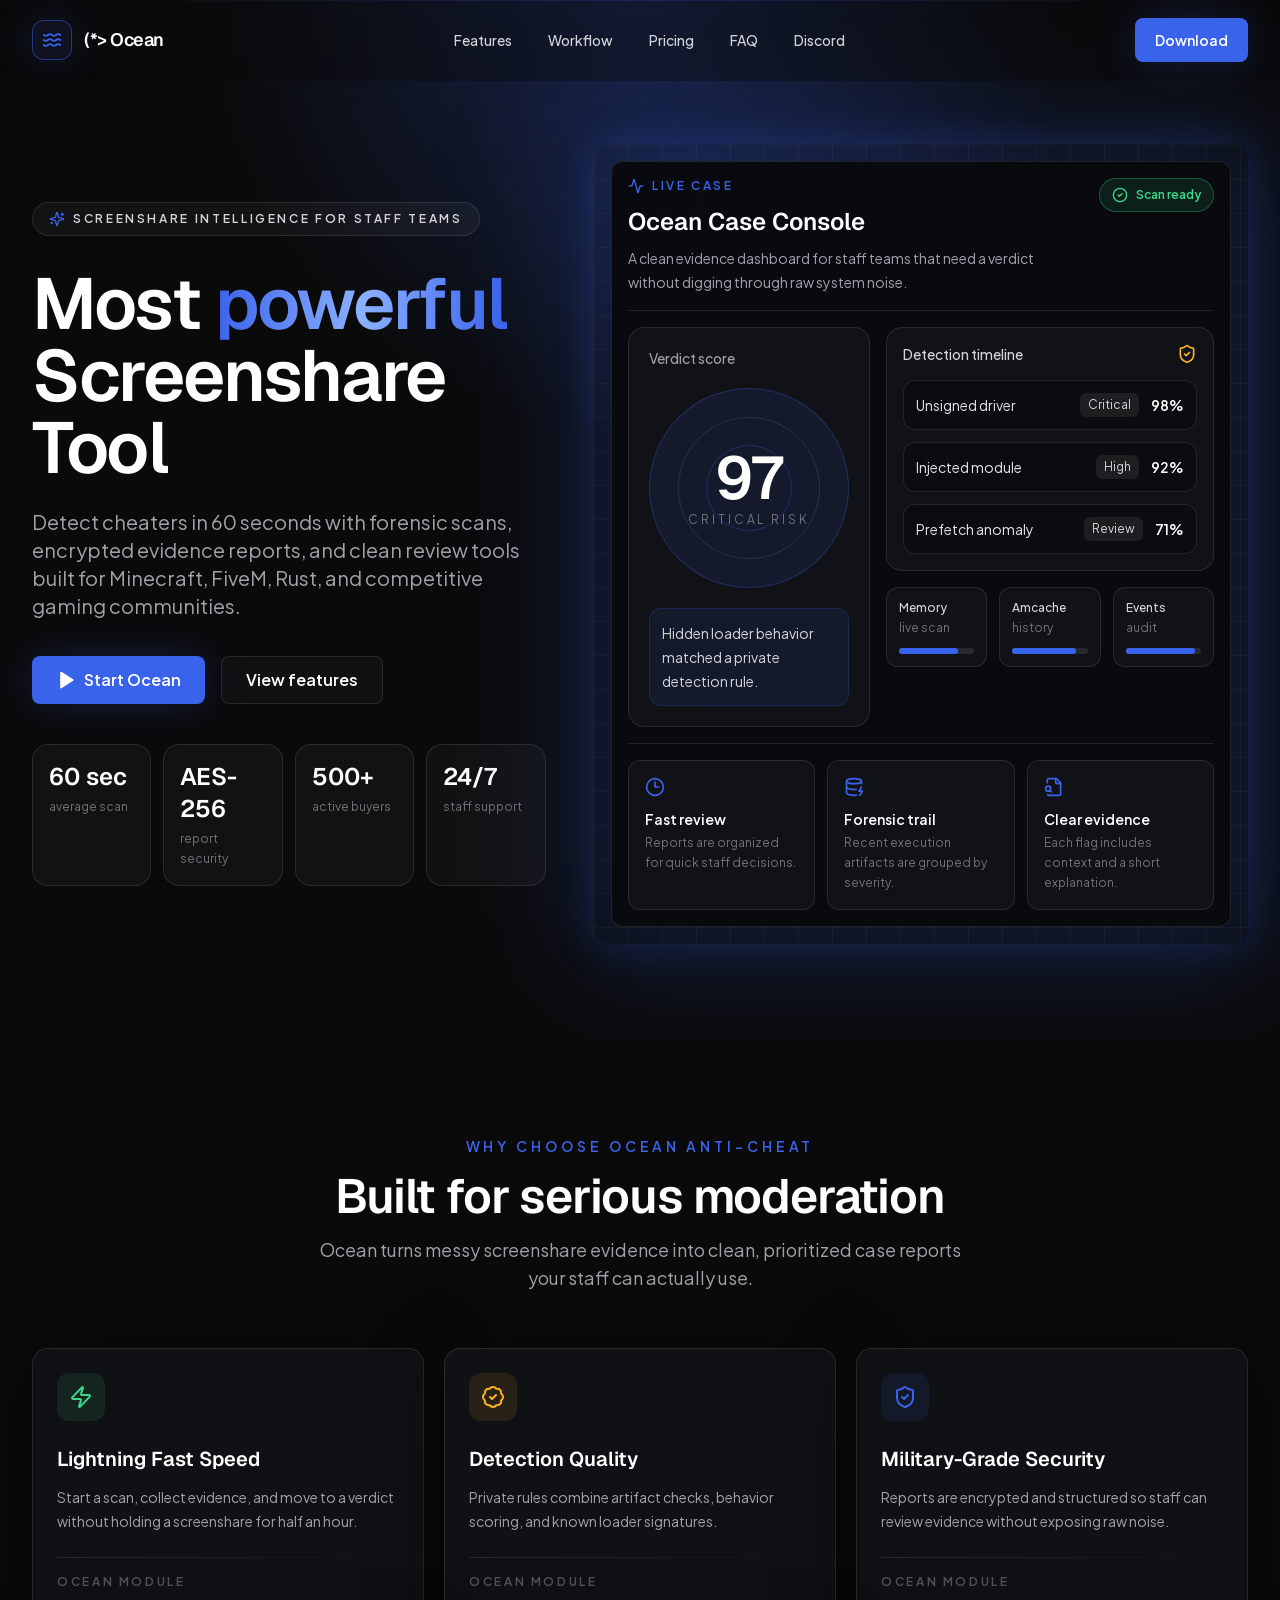
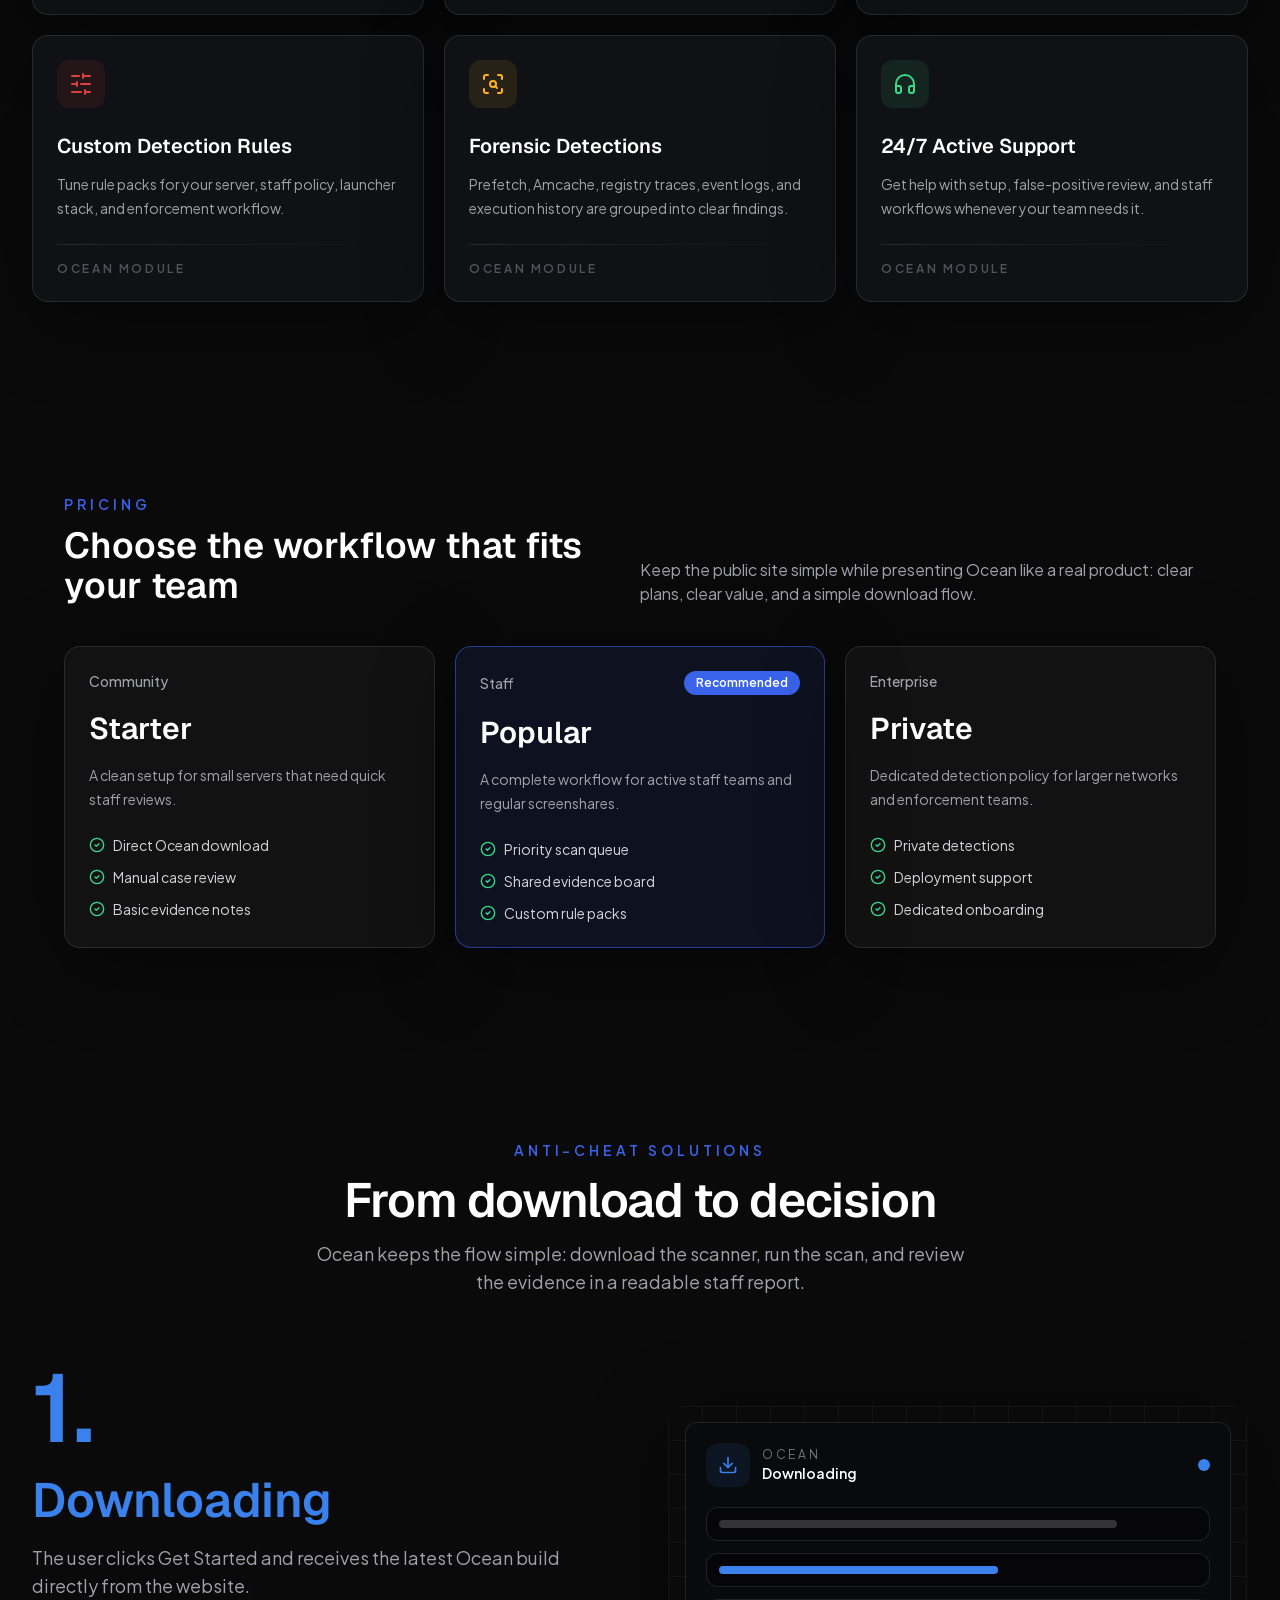
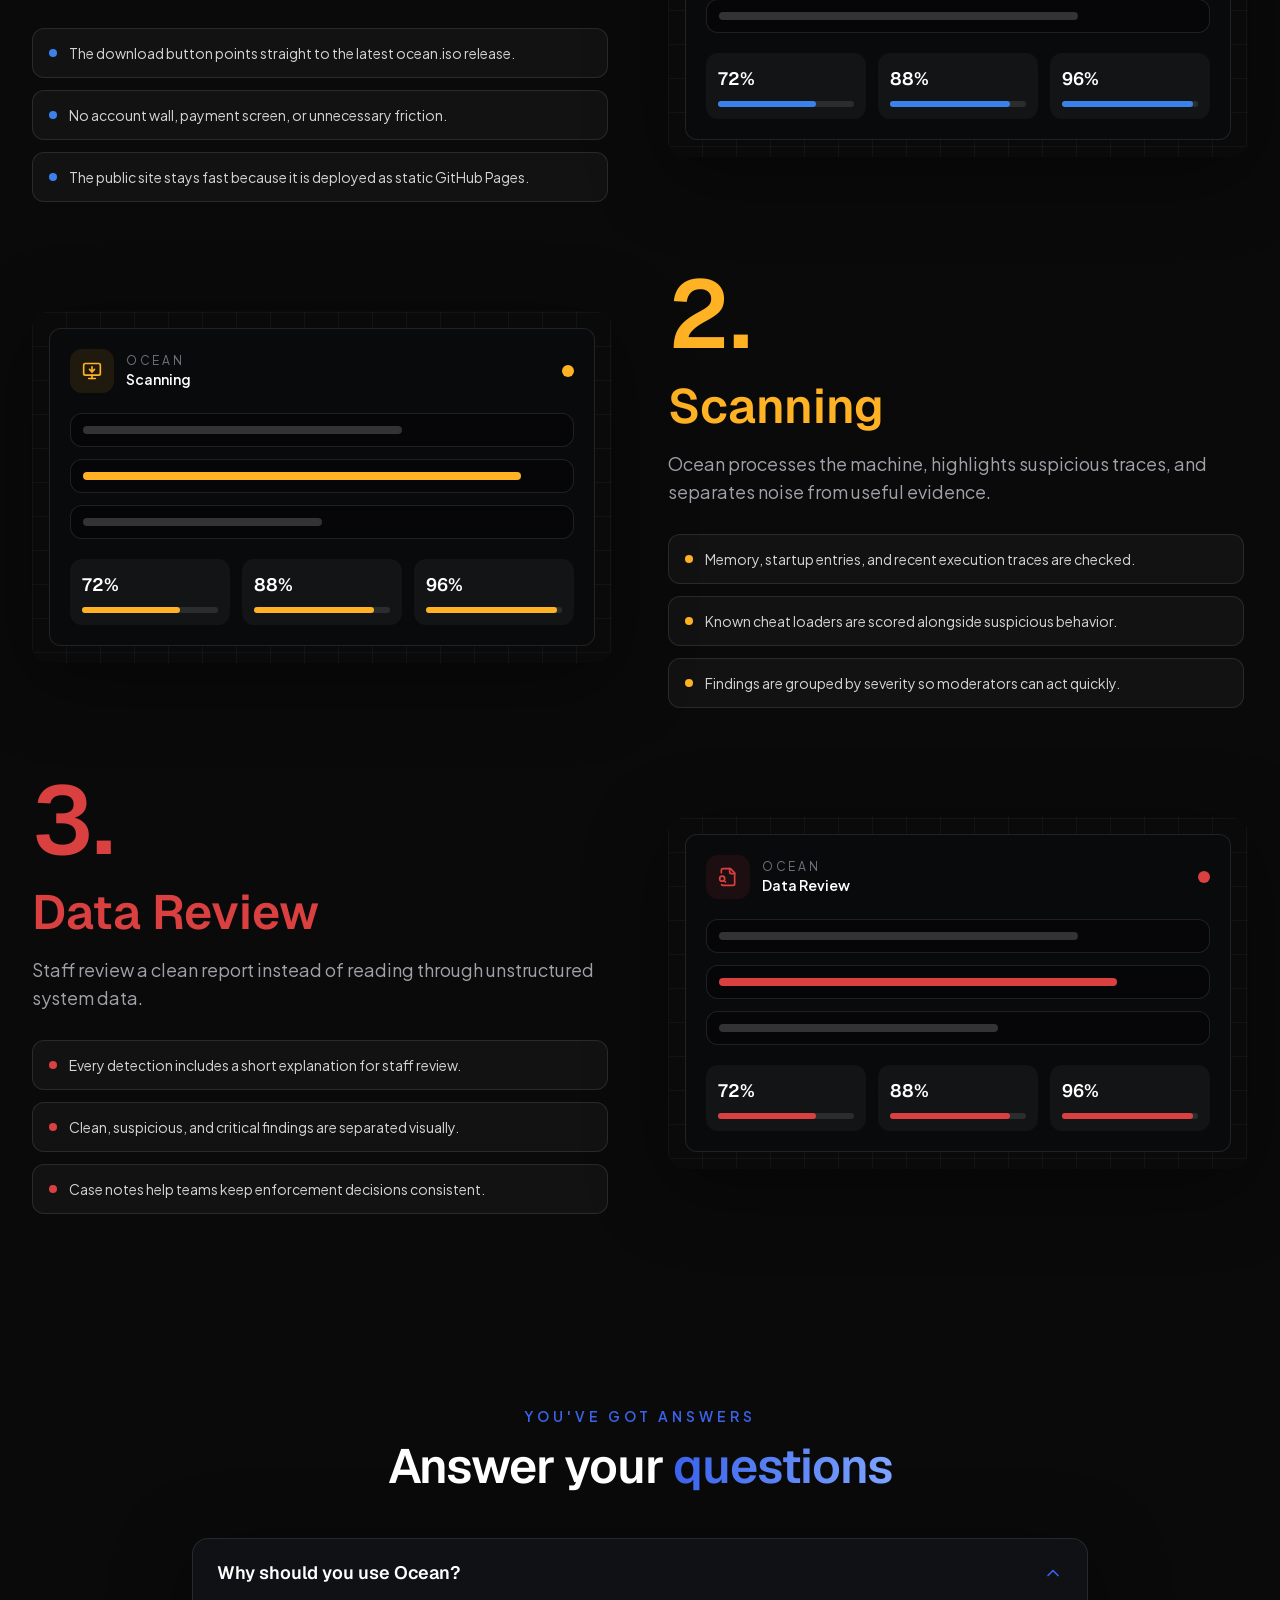
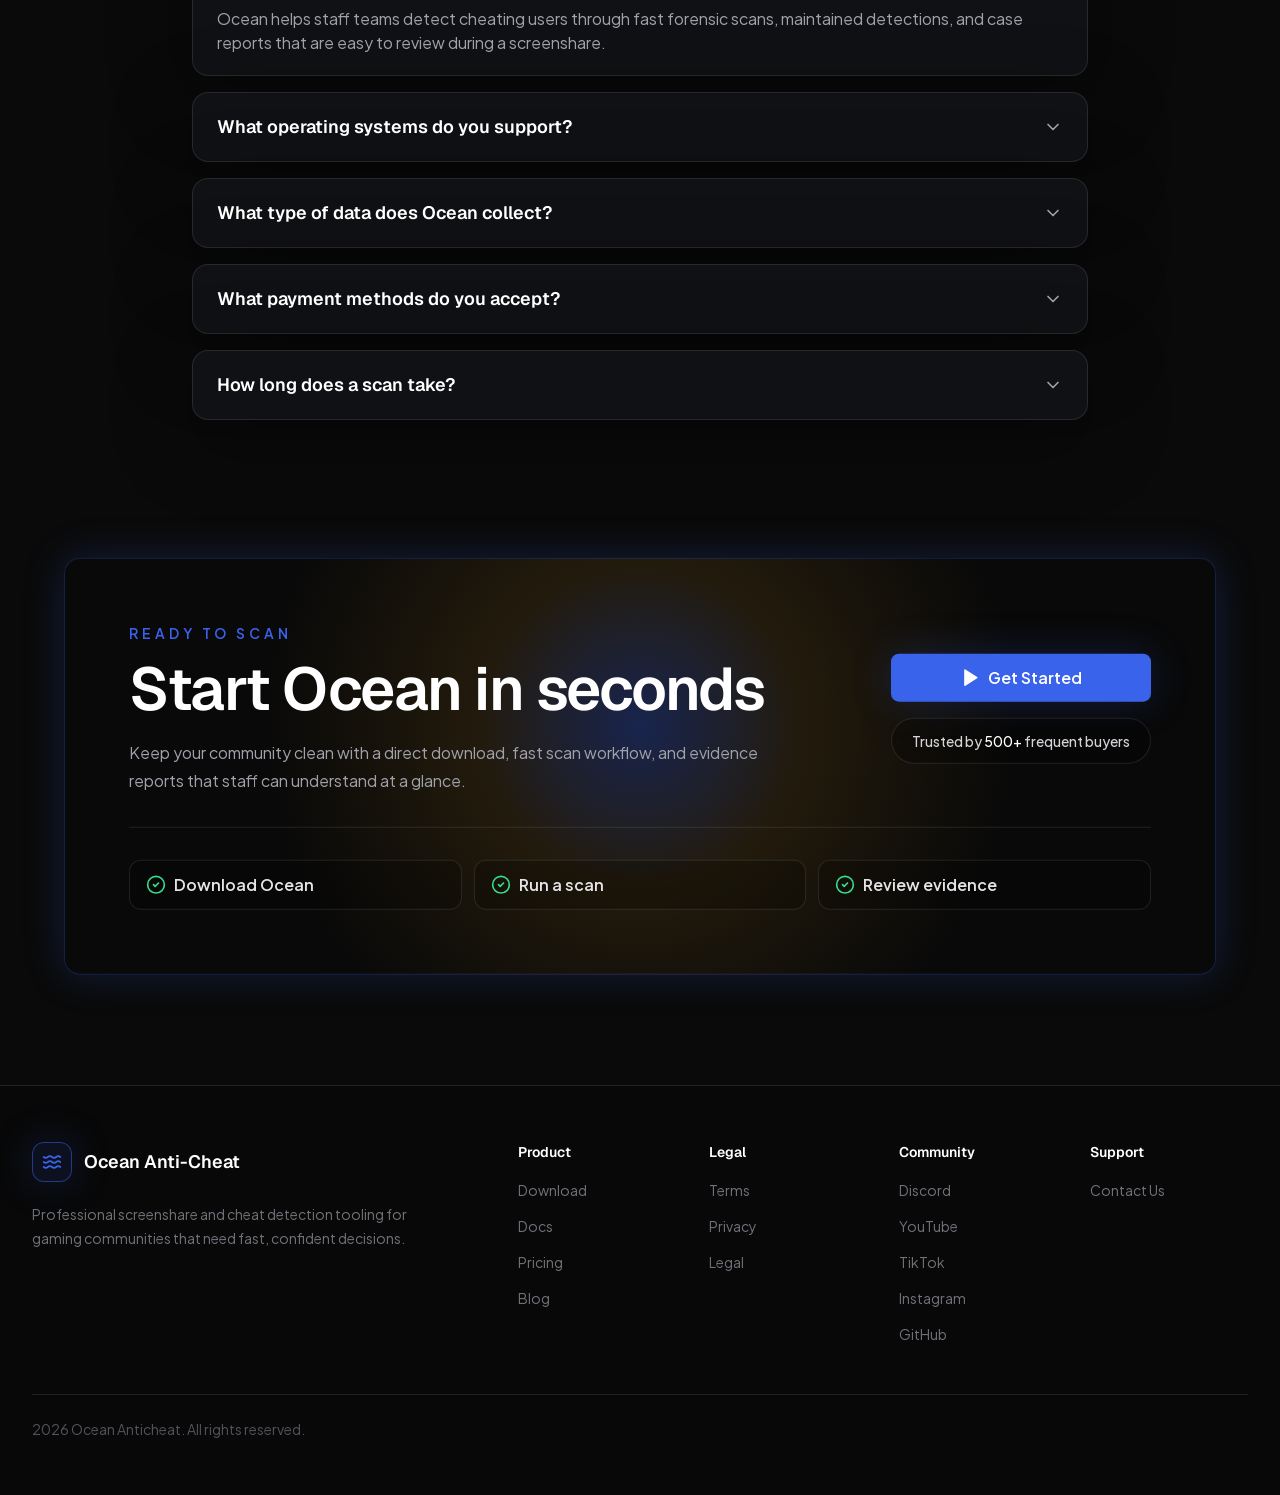
==== commit f4d96c25: "Switch download to ocean.iso" ====
--- a/index.html
+++ b/index.html
@@ -1 +1 @@
-<!DOCTYPE html><html lang="en" class="dark"><head><meta charSet="utf-8"/><meta name="viewport" content="width=device-width, initial-scale=1"/><link rel="stylesheet" href="/_next/static/css/8ec8b4129f14a898.css" data-precedence="next"/><link rel="preload" as="script" fetchPriority="low" href="/_next/static/chunks/webpack-035fccb7e551023b.js"/><script src="/_next/static/chunks/fd9d1056-6402681317ea8432.js" async=""></script><script src="/_next/static/chunks/117-a89475952f363e90.js" async=""></script><script src="/_next/static/chunks/main-app-08cf2711f5b0269d.js" async=""></script><script src="/_next/static/chunks/823-204b0bc221b9a82a.js" async=""></script><script src="/_next/static/chunks/137-4182035b38e72492.js" async=""></script><script src="/_next/static/chunks/60-71c578c9f80166f6.js" async=""></script><script src="/_next/static/chunks/911-84022db9d3020c49.js" async=""></script><script src="/_next/static/chunks/app/page-72fe2f37ac90805b.js" async=""></script><script src="/_next/static/chunks/app/layout-7fab706f18cfef18.js" async=""></script><title>Ocean Anti-Cheat | Most powerful Screenshare Tool</title><meta name="description" content="Detect cheaters in 60 seconds with advanced forensic analysis, encrypted scan reports, and custom detection rules for gaming communities."/><link rel="manifest" href="/manifest.json" crossorigin="use-credentials"/><meta name="robots" content="noindex, nofollow, nocache"/><meta name="googlebot" content="noindex, nofollow, noimageindex"/><meta property="og:title" content="Ocean Anti-Cheat | Most powerful Screenshare Tool"/><meta property="og:description" content="Detect cheaters in 60 seconds with advanced forensic analysis."/><meta property="og:url" content="https://anticheat-ocean.github.io"/><meta property="og:site_name" content="Ocean Anti-Cheat"/><meta property="og:locale" content="en_US"/><meta property="og:image" content="https://anticheat-ocean.github.io/og-image.svg"/><meta property="og:image:width" content="1200"/><meta property="og:image:height" content="630"/><meta property="og:image:alt" content="Ocean Anti-Cheat dashboard preview"/><meta property="og:type" content="website"/><meta name="twitter:card" content="summary_large_image"/><meta name="twitter:title" content="Ocean Anti-Cheat"/><meta name="twitter:description" content="Detect cheaters in 60 seconds with advanced forensic analysis."/><meta name="twitter:image" content="https://anticheat-ocean.github.io/og-image.svg"/><link rel="icon" href="/ocean-icon.svg"/><link rel="apple-touch-icon" href="/ocean-icon.svg"/><script src="/_next/static/chunks/polyfills-42372ed130431b0a.js" noModule=""></script></head><body class="__variable_6a830d __variable_646807 bg-background font-body antialiased"><script type="application/ld+json">{"@context":"https://schema.org","@type":"SoftwareApplication","name":"Ocean Anti-Cheat","applicationCategory":"SecurityApplication","operatingSystem":"Windows, Linux","description":"Professional screenshare and cheat detection software for gaming communities.","offers":{"@type":"Offer","price":"0","priceCurrency":"USD"},"aggregateRating":{"@type":"AggregateRating","ratingValue":"4.9","ratingCount":"500"}}</script><header class="fixed left-0 right-0 top-0 z-50 border-b transition-all duration-300 border-transparent bg-background/40 backdrop-blur-md"><nav class="mx-auto flex h-20 max-w-7xl items-center justify-between px-6 sm:px-8"><a class="group flex items-center gap-3 font-heading text-lg font-semibold text-white" aria-label="Ocean Anti-Cheat home" href="/"><span class="flex h-10 w-10 items-center justify-center rounded-xl border border-ocean-blue/50 bg-ocean-blue/10 text-ocean-blue shadow-glow"><svg xmlns="http://www.w3.org/2000/svg" width="24" height="24" viewBox="0 0 24 24" fill="none" stroke="currentColor" stroke-width="2" stroke-linecap="round" stroke-linejoin="round" class="lucide lucide-waves h-5 w-5" aria-hidden="true"><path d="M2 6c.6.5 1.2 1 2.5 1C7 7 7 5 9.5 5c2.6 0 2.4 2 5 2 2.5 0 2.5-2 5-2 1.3 0 1.9.5 2.5 1"></path><path d="M2 12c.6.5 1.2 1 2.5 1 2.5 0 2.5-2 5-2 2.6 0 2.4 2 5 2 2.5 0 2.5-2 5-2 1.3 0 1.9.5 2.5 1"></path><path d="M2 18c.6.5 1.2 1 2.5 1 2.5 0 2.5-2 5-2 2.6 0 2.4 2 5 2 2.5 0 2.5-2 5-2 1.3 0 1.9.5 2.5 1"></path></svg></span><span class="tracking-tight">(*&gt; Ocean</span></a><div class="hidden items-center gap-1 lg:flex"><a class="rounded-lg px-4 py-2 text-sm font-medium text-zinc-300 hover:bg-white/[0.06] hover:text-white" href="/#features">Features</a><a class="rounded-lg px-4 py-2 text-sm font-medium text-zinc-300 hover:bg-white/[0.06] hover:text-white" href="/#how-it-works">Workflow</a><a class="rounded-lg px-4 py-2 text-sm font-medium text-zinc-300 hover:bg-white/[0.06] hover:text-white" href="/#pricing">Pricing</a><a class="rounded-lg px-4 py-2 text-sm font-medium text-zinc-300 hover:bg-white/[0.06] hover:text-white" href="/#faq">FAQ</a><a target="_blank" rel="noreferrer" class="rounded-lg px-4 py-2 text-sm font-medium text-zinc-300 hover:bg-white/[0.06] hover:text-white" href="https://discord.anticheat.ac">Discord</a></div><div class="hidden items-center gap-3 lg:flex"><a class="inline-flex items-center justify-center gap-2 whitespace-nowrap rounded-lg text-sm font-semibold ring-offset-background transition-all duration-300 ease-out focus-visible:outline-none focus-visible:ring-2 focus-visible:ring-ocean-blue focus-visible:ring-offset-2 disabled:pointer-events-none disabled:opacity-50 bg-ocean-blue text-white shadow-glow hover:scale-[1.02] hover:bg-[#4b73ff] h-11 px-5 py-2" href="/download">Download</a></div><button type="button" class="sr-focus flex h-10 w-10 items-center justify-center rounded-lg border border-white/10 bg-white/[0.04] text-white lg:hidden" aria-label="Toggle menu" aria-expanded="false"><svg xmlns="http://www.w3.org/2000/svg" width="24" height="24" viewBox="0 0 24 24" fill="none" stroke="currentColor" stroke-width="2" stroke-linecap="round" stroke-linejoin="round" class="lucide lucide-menu h-5 w-5"><line x1="4" x2="20" y1="12" y2="12"></line><line x1="4" x2="20" y1="6" y2="6"></line><line x1="4" x2="20" y1="18" y2="18"></line></svg></button></nav><div class="grid border-t border-white/10 bg-background/95 px-6 shadow-glow-soft backdrop-blur-xl transition-[grid-template-rows] duration-300 lg:hidden grid-rows-[0fr]"><div class="overflow-hidden"><div class="mx-auto flex max-w-7xl flex-col gap-2 py-5"><a class="rounded-lg px-3 py-3 text-sm font-medium text-zinc-300 hover:bg-white/[0.06] hover:text-white" href="/#features">Features</a><a class="rounded-lg px-3 py-3 text-sm font-medium text-zinc-300 hover:bg-white/[0.06] hover:text-white" href="/#how-it-works">Workflow</a><a class="rounded-lg px-3 py-3 text-sm font-medium text-zinc-300 hover:bg-white/[0.06] hover:text-white" href="/#pricing">Pricing</a><a class="rounded-lg px-3 py-3 text-sm font-medium text-zinc-300 hover:bg-white/[0.06] hover:text-white" href="/#faq">FAQ</a><a target="_blank" rel="noreferrer" class="rounded-lg px-3 py-3 text-sm font-medium text-zinc-300 hover:bg-white/[0.06] hover:text-white" href="https://discord.anticheat.ac">Discord</a><div class="mt-3"><a class="inline-flex items-center justify-center gap-2 whitespace-nowrap rounded-lg text-sm font-semibold ring-offset-background transition-all duration-300 ease-out focus-visible:outline-none focus-visible:ring-2 focus-visible:ring-ocean-blue focus-visible:ring-offset-2 disabled:pointer-events-none disabled:opacity-50 bg-ocean-blue text-white shadow-glow hover:scale-[1.02] hover:bg-[#4b73ff] h-11 px-5 py-2" href="/download">Download</a></div></div></div></div></header><main><section class="relative overflow-hidden bg-hero-radial px-6 pb-24 pt-32 sm:px-8 lg:pt-36"><div class="absolute inset-x-0 top-0 h-px bg-gradient-to-r from-transparent via-ocean-blue/70 to-transparent"></div><div class="mx-auto grid max-w-7xl items-center gap-12 lg:grid-cols-[0.88fr_1.12fr]"><div><div class="inline-flex items-center gap-2 rounded-full border border-white/10 bg-white/[0.04] px-4 py-2 text-xs font-semibold uppercase tracking-[0.22em] text-zinc-300" style="opacity:0;transform:translateY(16px)"><svg xmlns="http://www.w3.org/2000/svg" width="24" height="24" viewBox="0 0 24 24" fill="none" stroke="currentColor" stroke-width="2" stroke-linecap="round" stroke-linejoin="round" class="lucide lucide-sparkles h-4 w-4 text-ocean-blue"><path d="M9.937 15.5A2 2 0 0 0 8.5 14.063l-6.135-1.582a.5.5 0 0 1 0-.962L8.5 9.936A2 2 0 0 0 9.937 8.5l1.582-6.135a.5.5 0 0 1 .963 0L14.063 8.5A2 2 0 0 0 15.5 9.937l6.135 1.581a.5.5 0 0 1 0 .964L15.5 14.063a2 2 0 0 0-1.437 1.437l-1.582 6.135a.5.5 0 0 1-.963 0z"></path><path d="M20 3v4"></path><path d="M22 5h-4"></path><path d="M4 17v2"></path><path d="M5 18H3"></path></svg>Screenshare intelligence for staff teams</div><h1 class="mt-8 max-w-4xl font-heading text-5xl font-semibold tracking-tight text-white sm:text-6xl lg:text-7xl"><span class="inline-block" style="opacity:0;filter:blur(8px);transform:translateY(28px)">Most</span> <span class="inline-block bg-gradient-to-r from-ocean-blue via-[#8ab0ff] to-ocean-blue bg-clip-text text-transparent" style="opacity:0;filter:blur(8px);transform:translateY(28px)">powerful</span> <span class="inline-block" style="opacity:0;filter:blur(8px);transform:translateY(28px)">Screenshare Tool</span></h1><p class="mt-6 max-w-2xl text-base leading-8 text-zinc-400 sm:text-xl" style="opacity:0;transform:translateY(18px)">Detect cheaters in 60 seconds with forensic scans, encrypted evidence reports, and clean review tools built for Minecraft, FiveM, Rust, and competitive gaming communities.</p><div class="mt-9 flex flex-col gap-4 sm:flex-row" style="opacity:0;transform:translateY(18px)"><a class="inline-flex items-center justify-center gap-2 whitespace-nowrap rounded-lg font-semibold ring-offset-background transition-all duration-300 ease-out focus-visible:outline-none focus-visible:ring-2 focus-visible:ring-ocean-blue focus-visible:ring-offset-2 disabled:pointer-events-none disabled:opacity-50 bg-ocean-blue text-white shadow-glow hover:scale-[1.02] hover:bg-[#4b73ff] h-12 px-6 text-base" href="/download"><svg xmlns="http://www.w3.org/2000/svg" width="24" height="24" viewBox="0 0 24 24" fill="none" stroke="currentColor" stroke-width="2" stroke-linecap="round" stroke-linejoin="round" class="lucide lucide-play h-5 w-5 fill-current"><polygon points="6 3 20 12 6 21 6 3"></polygon></svg>Start Ocean</a><a class="inline-flex items-center justify-center gap-2 whitespace-nowrap rounded-lg font-semibold ring-offset-background transition-all duration-300 ease-out focus-visible:outline-none focus-visible:ring-2 focus-visible:ring-ocean-blue focus-visible:ring-offset-2 disabled:pointer-events-none disabled:opacity-50 border border-white/10 bg-white/[0.03] text-white hover:scale-[1.02] hover:border-ocean-blue/70 hover:bg-ocean-blue/10 h-12 px-6 text-base" href="/#features">View features</a></div><div class="mt-10 grid max-w-2xl grid-cols-2 gap-3 sm:grid-cols-4" style="opacity:0;transform:translateY(18px)"><div class="rounded-2xl border border-white/10 bg-white/[0.035] p-4"><p class="font-heading text-2xl font-semibold text-white">60 sec</p><p class="mt-1 text-xs leading-5 text-zinc-500">average scan</p></div><div class="rounded-2xl border border-white/10 bg-white/[0.035] p-4"><p class="font-heading text-2xl font-semibold text-white">AES-256</p><p class="mt-1 text-xs leading-5 text-zinc-500">report security</p></div><div class="rounded-2xl border border-white/10 bg-white/[0.035] p-4"><p class="font-heading text-2xl font-semibold text-white">500+</p><p class="mt-1 text-xs leading-5 text-zinc-500">active buyers</p></div><div class="rounded-2xl border border-white/10 bg-white/[0.035] p-4"><p class="font-heading text-2xl font-semibold text-white">24/7</p><p class="mt-1 text-xs leading-5 text-zinc-500">staff support</p></div></div></div><div class="relative" aria-label="Ocean dashboard preview" style="opacity:0;transform:translateX(28px) scale(0.98)"><div class="absolute -inset-6 rounded-[2rem] bg-ocean-blue/20 blur-3xl"></div><div class="gradient-border dashboard-grid relative overflow-hidden rounded-2xl p-4 shadow-glow"><div class="rounded-xl border border-white/10 bg-[#090a0d]/95 p-4 backdrop-blur"><div class="flex items-start justify-between gap-4 border-b border-white/10 pb-4"><div><div class="flex items-center gap-2 text-xs font-semibold uppercase tracking-[0.22em] text-ocean-blue"><svg xmlns="http://www.w3.org/2000/svg" width="24" height="24" viewBox="0 0 24 24" fill="none" stroke="currentColor" stroke-width="2" stroke-linecap="round" stroke-linejoin="round" class="lucide lucide-activity h-4 w-4"><path d="M22 12h-2.48a2 2 0 0 0-1.93 1.46l-2.35 8.36a.25.25 0 0 1-.48 0L9.24 2.18a.25.25 0 0 0-.48 0l-2.35 8.36A2 2 0 0 1 4.49 12H2"></path></svg>Live case</div><h3 class="mt-3 font-heading text-2xl font-semibold text-white">Ocean Case Console</h3><p class="mt-2 max-w-md text-sm leading-6 text-zinc-400">A clean evidence dashboard for staff teams that need a verdict without digging through raw system noise.</p></div><div class="hidden rounded-full border border-ocean-green/30 bg-ocean-green/10 px-3 py-2 text-xs font-semibold text-ocean-green sm:flex"><svg xmlns="http://www.w3.org/2000/svg" width="24" height="24" viewBox="0 0 24 24" fill="none" stroke="currentColor" stroke-width="2" stroke-linecap="round" stroke-linejoin="round" class="lucide lucide-circle-check mr-2 h-4 w-4"><circle cx="12" cy="12" r="10"></circle><path d="m9 12 2 2 4-4"></path></svg>Scan ready</div></div><div class="grid gap-4 py-4 lg:grid-cols-[0.85fr_1.15fr]"><div class="rounded-2xl border border-white/10 bg-white/[0.035] p-5"><p class="text-sm font-medium text-zinc-400">Verdict score</p><div class="relative mx-auto mt-5 flex aspect-square max-w-56 items-center justify-center rounded-full border border-ocean-blue/30 bg-ocean-blue/10"><div class="absolute inset-7 rounded-full border border-white/10"></div><div class="absolute inset-14 rounded-full border border-ocean-blue/30"></div><div class="z-10 text-center"><p class="font-heading text-6xl font-semibold text-white">97</p><p class="mt-1 text-xs uppercase tracking-[0.24em] text-zinc-500">critical risk</p></div></div><div class="mt-5 rounded-xl border border-ocean-blue/20 bg-ocean-blue/10 p-3 text-sm leading-6 text-zinc-300">Hidden loader behavior matched a private detection rule.</div></div><div class="space-y-4"><div class="rounded-2xl border border-white/10 bg-white/[0.035] p-4"><div class="mb-4 flex items-center justify-between"><span class="text-sm font-medium text-zinc-300">Detection timeline</span><svg xmlns="http://www.w3.org/2000/svg" width="24" height="24" viewBox="0 0 24 24" fill="none" stroke="currentColor" stroke-width="2" stroke-linecap="round" stroke-linejoin="round" class="lucide lucide-shield-check h-5 w-5 text-ocean-yellow"><path d="M20 13c0 5-3.5 7.5-7.66 8.95a1 1 0 0 1-.67-.01C7.5 20.5 4 18 4 13V6a1 1 0 0 1 1-1c2 0 4.5-1.2 6.24-2.72a1.17 1.17 0 0 1 1.52 0C14.51 3.81 17 5 19 5a1 1 0 0 1 1 1z"></path><path d="m9 12 2 2 4-4"></path></svg></div><div class="space-y-3"><div class="grid grid-cols-[1fr_auto_auto] items-center gap-3 rounded-xl border border-white/10 bg-black/30 px-3 py-3 text-sm"><span class="min-w-0 truncate text-zinc-200">Unsigned driver</span><span class="rounded-md bg-white/[0.08] px-2 py-1 text-xs text-zinc-300">Critical</span><span class="font-semibold text-white">98%</span></div><div class="grid grid-cols-[1fr_auto_auto] items-center gap-3 rounded-xl border border-white/10 bg-black/30 px-3 py-3 text-sm"><span class="min-w-0 truncate text-zinc-200">Injected module</span><span class="rounded-md bg-white/[0.08] px-2 py-1 text-xs text-zinc-300">High</span><span class="font-semibold text-white">92%</span></div><div class="grid grid-cols-[1fr_auto_auto] items-center gap-3 rounded-xl border border-white/10 bg-black/30 px-3 py-3 text-sm"><span class="min-w-0 truncate text-zinc-200">Prefetch anomaly</span><span class="rounded-md bg-white/[0.08] px-2 py-1 text-xs text-zinc-300">Review</span><span class="font-semibold text-white">71%</span></div></div></div><div class="grid gap-3 sm:grid-cols-3"><div class="rounded-xl border border-white/10 bg-white/[0.035] p-3"><p class="text-xs font-medium text-zinc-300">Memory</p><p class="mt-1 text-xs text-zinc-500">live scan</p><div class="mt-3 h-1.5 rounded-full bg-white/10"><div class="h-full rounded-full bg-ocean-blue" style="width:78%"></div></div></div><div class="rounded-xl border border-white/10 bg-white/[0.035] p-3"><p class="text-xs font-medium text-zinc-300">Amcache</p><p class="mt-1 text-xs text-zinc-500">history</p><div class="mt-3 h-1.5 rounded-full bg-white/10"><div class="h-full rounded-full bg-ocean-blue" style="width:85%"></div></div></div><div class="rounded-xl border border-white/10 bg-white/[0.035] p-3"><p class="text-xs font-medium text-zinc-300">Events</p><p class="mt-1 text-xs text-zinc-500">audit</p><div class="mt-3 h-1.5 rounded-full bg-white/10"><div class="h-full rounded-full bg-ocean-blue" style="width:92%"></div></div></div></div></div></div><div class="grid gap-3 border-t border-white/10 pt-4 sm:grid-cols-3"><div class="rounded-xl border border-white/10 bg-white/[0.035] p-4"><svg xmlns="http://www.w3.org/2000/svg" width="24" height="24" viewBox="0 0 24 24" fill="none" stroke="currentColor" stroke-width="2" stroke-linecap="round" stroke-linejoin="round" class="lucide lucide-clock3 h-5 w-5 text-ocean-blue"><circle cx="12" cy="12" r="10"></circle><polyline points="12 6 12 12 16.5 12"></polyline></svg><p class="mt-3 text-sm font-semibold text-white">Fast review</p><p class="mt-1 text-xs leading-5 text-zinc-500">Reports are organized for quick staff decisions.</p></div><div class="rounded-xl border border-white/10 bg-white/[0.035] p-4"><svg xmlns="http://www.w3.org/2000/svg" width="24" height="24" viewBox="0 0 24 24" fill="none" stroke="currentColor" stroke-width="2" stroke-linecap="round" stroke-linejoin="round" class="lucide lucide-database-zap h-5 w-5 text-ocean-blue"><ellipse cx="12" cy="5" rx="9" ry="3"></ellipse><path d="M3 5V19A9 3 0 0 0 15 21.84"></path><path d="M21 5V8"></path><path d="M21 12L18 17H22L19 22"></path><path d="M3 12A9 3 0 0 0 14.59 14.87"></path></svg><p class="mt-3 text-sm font-semibold text-white">Forensic trail</p><p class="mt-1 text-xs leading-5 text-zinc-500">Recent execution artifacts are grouped by severity.</p></div><div class="rounded-xl border border-white/10 bg-white/[0.035] p-4"><svg xmlns="http://www.w3.org/2000/svg" width="24" height="24" viewBox="0 0 24 24" fill="none" stroke="currentColor" stroke-width="2" stroke-linecap="round" stroke-linejoin="round" class="lucide lucide-file-search h-5 w-5 text-ocean-blue"><path d="M14 2v4a2 2 0 0 0 2 2h4"></path><path d="M4.268 21a2 2 0 0 0 1.727 1H18a2 2 0 0 0 2-2V7l-5-5H6a2 2 0 0 0-2 2v3"></path><path d="m9 18-1.5-1.5"></path><circle cx="5" cy="14" r="3"></circle></svg><p class="mt-3 text-sm font-semibold text-white">Clear evidence</p><p class="mt-1 text-xs leading-5 text-zinc-500">Each flag includes context and a short explanation.</p></div></div></div></div></div></div></section><section id="features" class="px-6 py-24 sm:px-8"><div class="mx-auto max-w-7xl"><div class="mx-auto max-w-2xl text-center" style="opacity:0;transform:translateY(24px)"><p class="text-sm font-semibold uppercase tracking-[0.28em] text-ocean-blue">Why Choose Ocean Anti-Cheat</p><h2 class="mt-4 font-heading text-4xl font-semibold tracking-tight text-white sm:text-5xl">Built for serious moderation</h2><p class="mt-4 text-base leading-7 text-zinc-400 sm:text-lg">Ocean turns messy screenshare evidence into clean, prioritized case reports your staff can actually use.</p></div><div class="mt-14 grid gap-5 sm:grid-cols-2 lg:grid-cols-3"><article class="group rounded-2xl border border-white/10 bg-card p-6 shadow-glow-soft hover:-translate-y-1 hover:border-ocean-blue/50 hover:shadow-glow" style="opacity:0;transform:translateY(28px)"><div class="mb-6 flex h-12 w-12 items-center justify-center rounded-xl bg-ocean-green/10 text-ocean-green"><svg xmlns="http://www.w3.org/2000/svg" width="24" height="24" viewBox="0 0 24 24" fill="none" stroke="currentColor" stroke-width="2" stroke-linecap="round" stroke-linejoin="round" class="lucide lucide-zap h-6 w-6" aria-hidden="true"><path d="M4 14a1 1 0 0 1-.78-1.63l9.9-10.2a.5.5 0 0 1 .86.46l-1.92 6.02A1 1 0 0 0 13 10h7a1 1 0 0 1 .78 1.63l-9.9 10.2a.5.5 0 0 1-.86-.46l1.92-6.02A1 1 0 0 0 11 14z"></path></svg></div><h3 class="font-heading text-xl font-semibold text-white">Lightning Fast Speed</h3><p class="mt-3 text-sm leading-6 text-zinc-400">Start a scan, collect evidence, and move to a verdict without holding a screenshare for half an hour.</p><div class="mt-6 h-px bg-gradient-to-r from-white/10 via-white/5 to-transparent"></div><p class="mt-4 text-xs font-semibold uppercase tracking-[0.22em] text-zinc-600">Ocean module</p></article><article class="group rounded-2xl border border-white/10 bg-card p-6 shadow-glow-soft hover:-translate-y-1 hover:border-ocean-blue/50 hover:shadow-glow" style="opacity:0;transform:translateY(28px)"><div class="mb-6 flex h-12 w-12 items-center justify-center rounded-xl bg-ocean-yellow/10 text-ocean-yellow"><svg xmlns="http://www.w3.org/2000/svg" width="24" height="24" viewBox="0 0 24 24" fill="none" stroke="currentColor" stroke-width="2" stroke-linecap="round" stroke-linejoin="round" class="lucide lucide-badge-check h-6 w-6" aria-hidden="true"><path d="M3.85 8.62a4 4 0 0 1 4.78-4.77 4 4 0 0 1 6.74 0 4 4 0 0 1 4.78 4.78 4 4 0 0 1 0 6.74 4 4 0 0 1-4.77 4.78 4 4 0 0 1-6.75 0 4 4 0 0 1-4.78-4.77 4 4 0 0 1 0-6.76Z"></path><path d="m9 12 2 2 4-4"></path></svg></div><h3 class="font-heading text-xl font-semibold text-white">Detection Quality</h3><p class="mt-3 text-sm leading-6 text-zinc-400">Private rules combine artifact checks, behavior scoring, and known loader signatures.</p><div class="mt-6 h-px bg-gradient-to-r from-white/10 via-white/5 to-transparent"></div><p class="mt-4 text-xs font-semibold uppercase tracking-[0.22em] text-zinc-600">Ocean module</p></article><article class="group rounded-2xl border border-white/10 bg-card p-6 shadow-glow-soft hover:-translate-y-1 hover:border-ocean-blue/50 hover:shadow-glow" style="opacity:0;transform:translateY(28px)"><div class="mb-6 flex h-12 w-12 items-center justify-center rounded-xl bg-ocean-blue/10 text-ocean-blue"><svg xmlns="http://www.w3.org/2000/svg" width="24" height="24" viewBox="0 0 24 24" fill="none" stroke="currentColor" stroke-width="2" stroke-linecap="round" stroke-linejoin="round" class="lucide lucide-shield-check h-6 w-6" aria-hidden="true"><path d="M20 13c0 5-3.5 7.5-7.66 8.95a1 1 0 0 1-.67-.01C7.5 20.5 4 18 4 13V6a1 1 0 0 1 1-1c2 0 4.5-1.2 6.24-2.72a1.17 1.17 0 0 1 1.52 0C14.51 3.81 17 5 19 5a1 1 0 0 1 1 1z"></path><path d="m9 12 2 2 4-4"></path></svg></div><h3 class="font-heading text-xl font-semibold text-white">Military-Grade Security</h3><p class="mt-3 text-sm leading-6 text-zinc-400">Reports are encrypted and structured so staff can review evidence without exposing raw noise.</p><div class="mt-6 h-px bg-gradient-to-r from-white/10 via-white/5 to-transparent"></div><p class="mt-4 text-xs font-semibold uppercase tracking-[0.22em] text-zinc-600">Ocean module</p></article><article class="group rounded-2xl border border-white/10 bg-card p-6 shadow-glow-soft hover:-translate-y-1 hover:border-ocean-blue/50 hover:shadow-glow" style="opacity:0;transform:translateY(28px)"><div class="mb-6 flex h-12 w-12 items-center justify-center rounded-xl bg-ocean-red/10 text-ocean-red"><svg xmlns="http://www.w3.org/2000/svg" width="24" height="24" viewBox="0 0 24 24" fill="none" stroke="currentColor" stroke-width="2" stroke-linecap="round" stroke-linejoin="round" class="lucide lucide-sliders-horizontal h-6 w-6" aria-hidden="true"><line x1="21" x2="14" y1="4" y2="4"></line><line x1="10" x2="3" y1="4" y2="4"></line><line x1="21" x2="12" y1="12" y2="12"></line><line x1="8" x2="3" y1="12" y2="12"></line><line x1="21" x2="16" y1="20" y2="20"></line><line x1="12" x2="3" y1="20" y2="20"></line><line x1="14" x2="14" y1="2" y2="6"></line><line x1="8" x2="8" y1="10" y2="14"></line><line x1="16" x2="16" y1="18" y2="22"></line></svg></div><h3 class="font-heading text-xl font-semibold text-white">Custom Detection Rules</h3><p class="mt-3 text-sm leading-6 text-zinc-400">Tune rule packs for your server, staff policy, launcher stack, and enforcement workflow.</p><div class="mt-6 h-px bg-gradient-to-r from-white/10 via-white/5 to-transparent"></div><p class="mt-4 text-xs font-semibold uppercase tracking-[0.22em] text-zinc-600">Ocean module</p></article><article class="group rounded-2xl border border-white/10 bg-card p-6 shadow-glow-soft hover:-translate-y-1 hover:border-ocean-blue/50 hover:shadow-glow" style="opacity:0;transform:translateY(28px)"><div class="mb-6 flex h-12 w-12 items-center justify-center rounded-xl bg-ocean-yellow/10 text-ocean-yellow"><svg xmlns="http://www.w3.org/2000/svg" width="24" height="24" viewBox="0 0 24 24" fill="none" stroke="currentColor" stroke-width="2" stroke-linecap="round" stroke-linejoin="round" class="lucide lucide-scan-search h-6 w-6" aria-hidden="true"><path d="M3 7V5a2 2 0 0 1 2-2h2"></path><path d="M17 3h2a2 2 0 0 1 2 2v2"></path><path d="M21 17v2a2 2 0 0 1-2 2h-2"></path><path d="M7 21H5a2 2 0 0 1-2-2v-2"></path><circle cx="12" cy="12" r="3"></circle><path d="m16 16-1.9-1.9"></path></svg></div><h3 class="font-heading text-xl font-semibold text-white">Forensic Detections</h3><p class="mt-3 text-sm leading-6 text-zinc-400">Prefetch, Amcache, registry traces, event logs, and execution history are grouped into clear findings.</p><div class="mt-6 h-px bg-gradient-to-r from-white/10 via-white/5 to-transparent"></div><p class="mt-4 text-xs font-semibold uppercase tracking-[0.22em] text-zinc-600">Ocean module</p></article><article class="group rounded-2xl border border-white/10 bg-card p-6 shadow-glow-soft hover:-translate-y-1 hover:border-ocean-blue/50 hover:shadow-glow" style="opacity:0;transform:translateY(28px)"><div class="mb-6 flex h-12 w-12 items-center justify-center rounded-xl bg-ocean-green/10 text-ocean-green"><svg xmlns="http://www.w3.org/2000/svg" width="24" height="24" viewBox="0 0 24 24" fill="none" stroke="currentColor" stroke-width="2" stroke-linecap="round" stroke-linejoin="round" class="lucide lucide-headphones h-6 w-6" aria-hidden="true"><path d="M3 14h3a2 2 0 0 1 2 2v3a2 2 0 0 1-2 2H5a2 2 0 0 1-2-2v-7a9 9 0 0 1 18 0v7a2 2 0 0 1-2 2h-1a2 2 0 0 1-2-2v-3a2 2 0 0 1 2-2h3"></path></svg></div><h3 class="font-heading text-xl font-semibold text-white">24/7 Active Support</h3><p class="mt-3 text-sm leading-6 text-zinc-400">Get help with setup, false-positive review, and staff workflows whenever your team needs it.</p><div class="mt-6 h-px bg-gradient-to-r from-white/10 via-white/5 to-transparent"></div><p class="mt-4 text-xs font-semibold uppercase tracking-[0.22em] text-zinc-600">Ocean module</p></article></div></div></section><section id="pricing" class="px-6 py-24 sm:px-8"><div class="mx-auto max-w-6xl"><div class="mb-10 flex flex-col gap-3 md:flex-row md:items-end md:justify-between"><div><p class="text-sm font-semibold uppercase tracking-[0.28em] text-ocean-blue">Pricing</p><h2 class="mt-3 font-heading text-3xl font-semibold text-white sm:text-4xl">Choose the workflow that fits your team</h2></div><p class="max-w-xl text-sm leading-6 text-zinc-400 sm:text-base">Keep the public site simple while presenting Ocean like a real product: clear plans, clear value, and a simple download flow.</p></div><div class="grid gap-5 md:grid-cols-3"><div class="rounded-2xl border p-6 shadow-glow-soft transition-all duration-300 hover:-translate-y-1 border-white/10 bg-white/[0.035]"><div class="flex items-center justify-between gap-3"><p class="text-sm font-medium text-zinc-400">Community</p></div><p class="mt-5 font-heading text-3xl font-semibold text-white">Starter</p><p class="mt-4 text-sm leading-6 text-zinc-400">A clean setup for small servers that need quick staff reviews.</p><ul class="mt-6 space-y-3"><li class="flex items-center gap-2 text-sm text-zinc-300"><svg xmlns="http://www.w3.org/2000/svg" width="24" height="24" viewBox="0 0 24 24" fill="none" stroke="currentColor" stroke-width="2" stroke-linecap="round" stroke-linejoin="round" class="lucide lucide-circle-check h-4 w-4 text-ocean-green"><circle cx="12" cy="12" r="10"></circle><path d="m9 12 2 2 4-4"></path></svg>Direct Ocean download</li><li class="flex items-center gap-2 text-sm text-zinc-300"><svg xmlns="http://www.w3.org/2000/svg" width="24" height="24" viewBox="0 0 24 24" fill="none" stroke="currentColor" stroke-width="2" stroke-linecap="round" stroke-linejoin="round" class="lucide lucide-circle-check h-4 w-4 text-ocean-green"><circle cx="12" cy="12" r="10"></circle><path d="m9 12 2 2 4-4"></path></svg>Manual case review</li><li class="flex items-center gap-2 text-sm text-zinc-300"><svg xmlns="http://www.w3.org/2000/svg" width="24" height="24" viewBox="0 0 24 24" fill="none" stroke="currentColor" stroke-width="2" stroke-linecap="round" stroke-linejoin="round" class="lucide lucide-circle-check h-4 w-4 text-ocean-green"><circle cx="12" cy="12" r="10"></circle><path d="m9 12 2 2 4-4"></path></svg>Basic evidence notes</li></ul></div><div class="rounded-2xl border p-6 shadow-glow-soft transition-all duration-300 hover:-translate-y-1 border-ocean-blue/55 bg-ocean-blue/10 shadow-glow"><div class="flex items-center justify-between gap-3"><p class="text-sm font-medium text-zinc-400">Staff</p><span class="rounded-full bg-ocean-blue px-3 py-1 text-xs font-semibold text-white">Recommended</span></div><p class="mt-5 font-heading text-3xl font-semibold text-white">Popular</p><p class="mt-4 text-sm leading-6 text-zinc-400">A complete workflow for active staff teams and regular screenshares.</p><ul class="mt-6 space-y-3"><li class="flex items-center gap-2 text-sm text-zinc-300"><svg xmlns="http://www.w3.org/2000/svg" width="24" height="24" viewBox="0 0 24 24" fill="none" stroke="currentColor" stroke-width="2" stroke-linecap="round" stroke-linejoin="round" class="lucide lucide-circle-check h-4 w-4 text-ocean-green"><circle cx="12" cy="12" r="10"></circle><path d="m9 12 2 2 4-4"></path></svg>Priority scan queue</li><li class="flex items-center gap-2 text-sm text-zinc-300"><svg xmlns="http://www.w3.org/2000/svg" width="24" height="24" viewBox="0 0 24 24" fill="none" stroke="currentColor" stroke-width="2" stroke-linecap="round" stroke-linejoin="round" class="lucide lucide-circle-check h-4 w-4 text-ocean-green"><circle cx="12" cy="12" r="10"></circle><path d="m9 12 2 2 4-4"></path></svg>Shared evidence board</li><li class="flex items-center gap-2 text-sm text-zinc-300"><svg xmlns="http://www.w3.org/2000/svg" width="24" height="24" viewBox="0 0 24 24" fill="none" stroke="currentColor" stroke-width="2" stroke-linecap="round" stroke-linejoin="round" class="lucide lucide-circle-check h-4 w-4 text-ocean-green"><circle cx="12" cy="12" r="10"></circle><path d="m9 12 2 2 4-4"></path></svg>Custom rule packs</li></ul></div><div class="rounded-2xl border p-6 shadow-glow-soft transition-all duration-300 hover:-translate-y-1 border-white/10 bg-white/[0.035]"><div class="flex items-center justify-between gap-3"><p class="text-sm font-medium text-zinc-400">Enterprise</p></div><p class="mt-5 font-heading text-3xl font-semibold text-white">Private</p><p class="mt-4 text-sm leading-6 text-zinc-400">Dedicated detection policy for larger networks and enforcement teams.</p><ul class="mt-6 space-y-3"><li class="flex items-center gap-2 text-sm text-zinc-300"><svg xmlns="http://www.w3.org/2000/svg" width="24" height="24" viewBox="0 0 24 24" fill="none" stroke="currentColor" stroke-width="2" stroke-linecap="round" stroke-linejoin="round" class="lucide lucide-circle-check h-4 w-4 text-ocean-green"><circle cx="12" cy="12" r="10"></circle><path d="m9 12 2 2 4-4"></path></svg>Private detections</li><li class="flex items-center gap-2 text-sm text-zinc-300"><svg xmlns="http://www.w3.org/2000/svg" width="24" height="24" viewBox="0 0 24 24" fill="none" stroke="currentColor" stroke-width="2" stroke-linecap="round" stroke-linejoin="round" class="lucide lucide-circle-check h-4 w-4 text-ocean-green"><circle cx="12" cy="12" r="10"></circle><path d="m9 12 2 2 4-4"></path></svg>Deployment support</li><li class="flex items-center gap-2 text-sm text-zinc-300"><svg xmlns="http://www.w3.org/2000/svg" width="24" height="24" viewBox="0 0 24 24" fill="none" stroke="currentColor" stroke-width="2" stroke-linecap="round" stroke-linejoin="round" class="lucide lucide-circle-check h-4 w-4 text-ocean-green"><circle cx="12" cy="12" r="10"></circle><path d="m9 12 2 2 4-4"></path></svg>Dedicated onboarding</li></ul></div></div></div></section><section id="how-it-works" class="px-6 py-24 sm:px-8"><div class="mx-auto max-w-7xl"><div class="mx-auto max-w-2xl text-center" style="opacity:0;transform:translateY(24px)"><p class="text-sm font-semibold uppercase tracking-[0.28em] text-ocean-blue">Anti-Cheat Solutions</p><h2 class="mt-4 font-heading text-4xl font-semibold tracking-tight text-white sm:text-5xl">From download to decision</h2><p class="mt-4 text-base leading-7 text-zinc-400 sm:text-lg">Ocean keeps the flow simple: download the scanner, run the scan, and review the evidence in a readable staff report.</p></div><div class="mt-16 space-y-16"><article class="grid items-center gap-8 lg:grid-cols-2 lg:gap-14" style="opacity:0;transform:translateY(32px)"><div><p class="font-heading text-7xl font-semibold sm:text-8xl" style="color:#3A81EC">1.</p><h3 class="mt-5 font-heading text-3xl font-semibold sm:text-5xl" style="color:#3A81EC">Downloading</h3><p class="mt-5 max-w-xl text-base leading-8 text-zinc-400 sm:text-lg">The user clicks Get Started and receives the latest Ocean build directly from the website.</p><ul class="mt-7 max-w-xl space-y-3"><li class="flex gap-3 rounded-xl border border-white/10 bg-white/[0.035] px-4 py-3 text-sm leading-6 text-zinc-300"><span class="mt-2 h-2 w-2 shrink-0 rounded-full" style="background:#3A81EC"></span><span>The download button points straight to the latest Ocean.exe release.</span></li><li class="flex gap-3 rounded-xl border border-white/10 bg-white/[0.035] px-4 py-3 text-sm leading-6 text-zinc-300"><span class="mt-2 h-2 w-2 shrink-0 rounded-full" style="background:#3A81EC"></span><span>No account wall, payment screen, or unnecessary friction.</span></li><li class="flex gap-3 rounded-xl border border-white/10 bg-white/[0.035] px-4 py-3 text-sm leading-6 text-zinc-300"><span class="mt-2 h-2 w-2 shrink-0 rounded-full" style="background:#3A81EC"></span><span>The public site stays fast because it is deployed as static GitHub Pages.</span></li></ul></div><div class="gradient-border dashboard-grid relative overflow-hidden rounded-2xl p-4 shadow-glow-soft"><div class="rounded-xl border border-white/10 bg-[#090a0d]/90 p-5"><div class="mb-5 flex items-center justify-between"><div class="flex items-center gap-3"><div class="flex h-11 w-11 items-center justify-center rounded-xl" style="background-color:#3A81EC18;color:#3A81EC"><svg xmlns="http://www.w3.org/2000/svg" width="24" height="24" viewBox="0 0 24 24" fill="none" stroke="currentColor" stroke-width="2" stroke-linecap="round" stroke-linejoin="round" class="lucide lucide-download h-5 w-5" aria-hidden="true"><path d="M21 15v4a2 2 0 0 1-2 2H5a2 2 0 0 1-2-2v-4"></path><polyline points="7 10 12 15 17 10"></polyline><line x1="12" x2="12" y1="15" y2="3"></line></svg></div><div><p class="text-xs uppercase tracking-[0.22em] text-zinc-500">Ocean</p><p class="text-sm font-semibold text-white">Downloading</p></div></div><div class="h-3 w-3 rounded-full" style="background:#3A81EC"></div></div><div class="space-y-3"><div class="rounded-xl border border-white/10 bg-black/30 p-3"><div class="h-2 rounded-full w-10/12" style="background:rgba(255,255,255,0.18)"></div></div><div class="rounded-xl border border-white/10 bg-black/30 p-3"><div class="h-2 rounded-full w-7/12" style="background:#3A81EC"></div></div><div class="rounded-xl border border-white/10 bg-black/30 p-3"><div class="h-2 rounded-full w-9/12" style="background:rgba(255,255,255,0.18)"></div></div></div><div class="mt-5 grid grid-cols-3 gap-3"><div class="rounded-xl bg-white/[0.04] p-3"><p class="font-heading text-lg font-semibold text-white">72<!-- -->%</p><div class="mt-2 h-1.5 rounded-full bg-white/10"><div class="h-full rounded-full" style="width:72%;background:#3A81EC"></div></div></div><div class="rounded-xl bg-white/[0.04] p-3"><p class="font-heading text-lg font-semibold text-white">88<!-- -->%</p><div class="mt-2 h-1.5 rounded-full bg-white/10"><div class="h-full rounded-full" style="width:88%;background:#3A81EC"></div></div></div><div class="rounded-xl bg-white/[0.04] p-3"><p class="font-heading text-lg font-semibold text-white">96<!-- -->%</p><div class="mt-2 h-1.5 rounded-full bg-white/10"><div class="h-full rounded-full" style="width:96%;background:#3A81EC"></div></div></div></div></div></div></article><article class="grid items-center gap-8 lg:grid-cols-2 lg:gap-14 lg:[&amp;&gt;*:first-child]:order-2" style="opacity:0;transform:translateY(32px)"><div><p class="font-heading text-7xl font-semibold sm:text-8xl" style="color:#FFB224">2.</p><h3 class="mt-5 font-heading text-3xl font-semibold sm:text-5xl" style="color:#FFB224">Scanning</h3><p class="mt-5 max-w-xl text-base leading-8 text-zinc-400 sm:text-lg">Ocean processes the machine, highlights suspicious traces, and separates noise from useful evidence.</p><ul class="mt-7 max-w-xl space-y-3"><li class="flex gap-3 rounded-xl border border-white/10 bg-white/[0.035] px-4 py-3 text-sm leading-6 text-zinc-300"><span class="mt-2 h-2 w-2 shrink-0 rounded-full" style="background:#FFB224"></span><span>Memory, startup entries, and recent execution traces are checked.</span></li><li class="flex gap-3 rounded-xl border border-white/10 bg-white/[0.035] px-4 py-3 text-sm leading-6 text-zinc-300"><span class="mt-2 h-2 w-2 shrink-0 rounded-full" style="background:#FFB224"></span><span>Known cheat loaders are scored alongside suspicious behavior.</span></li><li class="flex gap-3 rounded-xl border border-white/10 bg-white/[0.035] px-4 py-3 text-sm leading-6 text-zinc-300"><span class="mt-2 h-2 w-2 shrink-0 rounded-full" style="background:#FFB224"></span><span>Findings are grouped by severity so moderators can act quickly.</span></li></ul></div><div class="gradient-border dashboard-grid relative overflow-hidden rounded-2xl p-4 shadow-glow-soft"><div class="rounded-xl border border-white/10 bg-[#090a0d]/90 p-5"><div class="mb-5 flex items-center justify-between"><div class="flex items-center gap-3"><div class="flex h-11 w-11 items-center justify-center rounded-xl" style="background-color:#FFB22418;color:#FFB224"><svg xmlns="http://www.w3.org/2000/svg" width="24" height="24" viewBox="0 0 24 24" fill="none" stroke="currentColor" stroke-width="2" stroke-linecap="round" stroke-linejoin="round" class="lucide lucide-monitor-down h-5 w-5" aria-hidden="true"><path d="M12 13V7"></path><path d="m15 10-3 3-3-3"></path><rect width="20" height="14" x="2" y="3" rx="2"></rect><path d="M12 17v4"></path><path d="M8 21h8"></path></svg></div><div><p class="text-xs uppercase tracking-[0.22em] text-zinc-500">Ocean</p><p class="text-sm font-semibold text-white">Scanning</p></div></div><div class="h-3 w-3 rounded-full" style="background:#FFB224"></div></div><div class="space-y-3"><div class="rounded-xl border border-white/10 bg-black/30 p-3"><div class="h-2 rounded-full w-8/12" style="background:rgba(255,255,255,0.18)"></div></div><div class="rounded-xl border border-white/10 bg-black/30 p-3"><div class="h-2 rounded-full w-11/12" style="background:#FFB224"></div></div><div class="rounded-xl border border-white/10 bg-black/30 p-3"><div class="h-2 rounded-full w-6/12" style="background:rgba(255,255,255,0.18)"></div></div></div><div class="mt-5 grid grid-cols-3 gap-3"><div class="rounded-xl bg-white/[0.04] p-3"><p class="font-heading text-lg font-semibold text-white">72<!-- -->%</p><div class="mt-2 h-1.5 rounded-full bg-white/10"><div class="h-full rounded-full" style="width:72%;background:#FFB224"></div></div></div><div class="rounded-xl bg-white/[0.04] p-3"><p class="font-heading text-lg font-semibold text-white">88<!-- -->%</p><div class="mt-2 h-1.5 rounded-full bg-white/10"><div class="h-full rounded-full" style="width:88%;background:#FFB224"></div></div></div><div class="rounded-xl bg-white/[0.04] p-3"><p class="font-heading text-lg font-semibold text-white">96<!-- -->%</p><div class="mt-2 h-1.5 rounded-full bg-white/10"><div class="h-full rounded-full" style="width:96%;background:#FFB224"></div></div></div></div></div></div></article><article class="grid items-center gap-8 lg:grid-cols-2 lg:gap-14" style="opacity:0;transform:translateY(32px)"><div><p class="font-heading text-7xl font-semibold sm:text-8xl" style="color:#DA4040">3.</p><h3 class="mt-5 font-heading text-3xl font-semibold sm:text-5xl" style="color:#DA4040">Data Review</h3><p class="mt-5 max-w-xl text-base leading-8 text-zinc-400 sm:text-lg">Staff review a clean report instead of reading through unstructured system data.</p><ul class="mt-7 max-w-xl space-y-3"><li class="flex gap-3 rounded-xl border border-white/10 bg-white/[0.035] px-4 py-3 text-sm leading-6 text-zinc-300"><span class="mt-2 h-2 w-2 shrink-0 rounded-full" style="background:#DA4040"></span><span>Every detection includes a short explanation for staff review.</span></li><li class="flex gap-3 rounded-xl border border-white/10 bg-white/[0.035] px-4 py-3 text-sm leading-6 text-zinc-300"><span class="mt-2 h-2 w-2 shrink-0 rounded-full" style="background:#DA4040"></span><span>Clean, suspicious, and critical findings are separated visually.</span></li><li class="flex gap-3 rounded-xl border border-white/10 bg-white/[0.035] px-4 py-3 text-sm leading-6 text-zinc-300"><span class="mt-2 h-2 w-2 shrink-0 rounded-full" style="background:#DA4040"></span><span>Case notes help teams keep enforcement decisions consistent.</span></li></ul></div><div class="gradient-border dashboard-grid relative overflow-hidden rounded-2xl p-4 shadow-glow-soft"><div class="rounded-xl border border-white/10 bg-[#090a0d]/90 p-5"><div class="mb-5 flex items-center justify-between"><div class="flex items-center gap-3"><div class="flex h-11 w-11 items-center justify-center rounded-xl" style="background-color:#DA404018;color:#DA4040"><svg xmlns="http://www.w3.org/2000/svg" width="24" height="24" viewBox="0 0 24 24" fill="none" stroke="currentColor" stroke-width="2" stroke-linecap="round" stroke-linejoin="round" class="lucide lucide-file-search h-5 w-5" aria-hidden="true"><path d="M14 2v4a2 2 0 0 0 2 2h4"></path><path d="M4.268 21a2 2 0 0 0 1.727 1H18a2 2 0 0 0 2-2V7l-5-5H6a2 2 0 0 0-2 2v3"></path><path d="m9 18-1.5-1.5"></path><circle cx="5" cy="14" r="3"></circle></svg></div><div><p class="text-xs uppercase tracking-[0.22em] text-zinc-500">Ocean</p><p class="text-sm font-semibold text-white">Data Review</p></div></div><div class="h-3 w-3 rounded-full" style="background:#DA4040"></div></div><div class="space-y-3"><div class="rounded-xl border border-white/10 bg-black/30 p-3"><div class="h-2 rounded-full w-9/12" style="background:rgba(255,255,255,0.18)"></div></div><div class="rounded-xl border border-white/10 bg-black/30 p-3"><div class="h-2 rounded-full w-10/12" style="background:#DA4040"></div></div><div class="rounded-xl border border-white/10 bg-black/30 p-3"><div class="h-2 rounded-full w-7/12" style="background:rgba(255,255,255,0.18)"></div></div></div><div class="mt-5 grid grid-cols-3 gap-3"><div class="rounded-xl bg-white/[0.04] p-3"><p class="font-heading text-lg font-semibold text-white">72<!-- -->%</p><div class="mt-2 h-1.5 rounded-full bg-white/10"><div class="h-full rounded-full" style="width:72%;background:#DA4040"></div></div></div><div class="rounded-xl bg-white/[0.04] p-3"><p class="font-heading text-lg font-semibold text-white">88<!-- -->%</p><div class="mt-2 h-1.5 rounded-full bg-white/10"><div class="h-full rounded-full" style="width:88%;background:#DA4040"></div></div></div><div class="rounded-xl bg-white/[0.04] p-3"><p class="font-heading text-lg font-semibold text-white">96<!-- -->%</p><div class="mt-2 h-1.5 rounded-full bg-white/10"><div class="h-full rounded-full" style="width:96%;background:#DA4040"></div></div></div></div></div></div></article></div></div></section><section id="faq" class="px-6 py-24 sm:px-8"><div class="mx-auto max-w-4xl"><div class="text-center"><p class="text-sm font-semibold uppercase tracking-[0.28em] text-ocean-blue">You&#x27;ve got answers</p><h2 class="mt-4 font-heading text-4xl font-semibold tracking-tight text-white sm:text-5xl">Answer your<!-- --> <span class="bg-gradient-to-r from-ocean-blue to-[#7da4ff] bg-clip-text text-transparent">questions</span></h2></div><div class="mt-12 space-y-4"><div class="rounded-2xl border border-white/10 bg-card shadow-glow-soft"><button type="button" class="sr-focus flex w-full items-center justify-between gap-5 rounded-2xl px-5 py-5 text-left sm:px-6" aria-expanded="true"><span class="font-heading text-base font-semibold text-white sm:text-lg">Why should you use Ocean?</span><svg xmlns="http://www.w3.org/2000/svg" width="24" height="24" viewBox="0 0 24 24" fill="none" stroke="currentColor" stroke-width="2" stroke-linecap="round" stroke-linejoin="round" class="lucide lucide-chevron-down h-5 w-5 shrink-0 transition-transform duration-300 ease-out rotate-180 text-ocean-blue" aria-hidden="true"><path d="m6 9 6 6 6-6"></path></svg></button><div class="overflow-hidden transition-[max-height,opacity] duration-300 ease-out max-h-48 opacity-100"><p class="px-5 pb-5 text-sm leading-7 text-zinc-400 sm:px-6 sm:text-base">Ocean helps staff teams detect cheating users through fast forensic scans, maintained detections, and case reports that are easy to review during a screenshare.</p></div></div><div class="rounded-2xl border border-white/10 bg-card shadow-glow-soft"><button type="button" class="sr-focus flex w-full items-center justify-between gap-5 rounded-2xl px-5 py-5 text-left sm:px-6" aria-expanded="false"><span class="font-heading text-base font-semibold text-white sm:text-lg">What operating systems do you support?</span><svg xmlns="http://www.w3.org/2000/svg" width="24" height="24" viewBox="0 0 24 24" fill="none" stroke="currentColor" stroke-width="2" stroke-linecap="round" stroke-linejoin="round" class="lucide lucide-chevron-down h-5 w-5 shrink-0 text-zinc-400 transition-transform duration-300 ease-out" aria-hidden="true"><path d="m6 9 6 6 6-6"></path></svg></button><div class="overflow-hidden transition-[max-height,opacity] duration-300 ease-out max-h-0 opacity-0"><p class="px-5 pb-5 text-sm leading-7 text-zinc-400 sm:px-6 sm:text-base">The scanner supports Windows operating systems, including Windows 7, 8, 10, and 11, plus Linux distributions for supported workflows.</p></div></div><div class="rounded-2xl border border-white/10 bg-card shadow-glow-soft"><button type="button" class="sr-focus flex w-full items-center justify-between gap-5 rounded-2xl px-5 py-5 text-left sm:px-6" aria-expanded="false"><span class="font-heading text-base font-semibold text-white sm:text-lg">What type of data does Ocean collect?</span><svg xmlns="http://www.w3.org/2000/svg" width="24" height="24" viewBox="0 0 24 24" fill="none" stroke="currentColor" stroke-width="2" stroke-linecap="round" stroke-linejoin="round" class="lucide lucide-chevron-down h-5 w-5 shrink-0 text-zinc-400 transition-transform duration-300 ease-out" aria-hidden="true"><path d="m6 9 6 6 6-6"></path></svg></button><div class="overflow-hidden transition-[max-height,opacity] duration-300 ease-out max-h-0 opacity-0"><p class="px-5 pb-5 text-sm leading-7 text-zinc-400 sm:px-6 sm:text-base">Ocean securely stores scan activity, timestamps, program usage signals, system activity, and forensic indicators needed to review suspicious behavior.</p></div></div><div class="rounded-2xl border border-white/10 bg-card shadow-glow-soft"><button type="button" class="sr-focus flex w-full items-center justify-between gap-5 rounded-2xl px-5 py-5 text-left sm:px-6" aria-expanded="false"><span class="font-heading text-base font-semibold text-white sm:text-lg">What payment methods do you accept?</span><svg xmlns="http://www.w3.org/2000/svg" width="24" height="24" viewBox="0 0 24 24" fill="none" stroke="currentColor" stroke-width="2" stroke-linecap="round" stroke-linejoin="round" class="lucide lucide-chevron-down h-5 w-5 shrink-0 text-zinc-400 transition-transform duration-300 ease-out" aria-hidden="true"><path d="m6 9 6 6 6-6"></path></svg></button><div class="overflow-hidden transition-[max-height,opacity] duration-300 ease-out max-h-0 opacity-0"><p class="px-5 pb-5 text-sm leading-7 text-zinc-400 sm:px-6 sm:text-base">The static demo does not process payments, but the product presentation supports credit cards, PayPal, bank transfer, crypto, and regional payment methods.</p></div></div><div class="rounded-2xl border border-white/10 bg-card shadow-glow-soft"><button type="button" class="sr-focus flex w-full items-center justify-between gap-5 rounded-2xl px-5 py-5 text-left sm:px-6" aria-expanded="false"><span class="font-heading text-base font-semibold text-white sm:text-lg">How long does a scan take?</span><svg xmlns="http://www.w3.org/2000/svg" width="24" height="24" viewBox="0 0 24 24" fill="none" stroke="currentColor" stroke-width="2" stroke-linecap="round" stroke-linejoin="round" class="lucide lucide-chevron-down h-5 w-5 shrink-0 text-zinc-400 transition-transform duration-300 ease-out" aria-hidden="true"><path d="m6 9 6 6 6-6"></path></svg></button><div class="overflow-hidden transition-[max-height,opacity] duration-300 ease-out max-h-0 opacity-0"><p class="px-5 pb-5 text-sm leading-7 text-zinc-400 sm:px-6 sm:text-base">A standard scan is designed to complete in about 60 seconds, depending on the suspect machine and enabled custom rules.</p></div></div></div></div></section><section id="cta" class="px-6 pb-28 pt-10 sm:px-8"><div class="mx-auto max-w-6xl overflow-hidden rounded-2xl border border-ocean-blue/25 bg-cta-radial p-8 shadow-glow sm:p-12 lg:p-16" style="opacity:0;transform:translateY(28px)"><div class="grid items-center gap-8 lg:grid-cols-[1fr_auto]"><div><p class="text-sm font-semibold uppercase tracking-[0.28em] text-ocean-blue">Ready to scan</p><h2 class="mt-4 font-heading text-4xl font-semibold tracking-tight text-white sm:text-6xl">Start Ocean in seconds</h2><p class="mt-5 max-w-2xl text-base leading-7 text-zinc-400">Keep your community clean with a direct download, fast scan workflow, and evidence reports that staff can understand at a glance.</p></div><div class="flex flex-col gap-4"><a href="/Ocean.exe" download="Ocean.exe" class="inline-flex items-center justify-center gap-2 whitespace-nowrap rounded-lg font-semibold ring-offset-background transition-all duration-300 ease-out focus-visible:outline-none focus-visible:ring-2 focus-visible:ring-ocean-blue focus-visible:ring-offset-2 disabled:pointer-events-none disabled:opacity-50 bg-ocean-blue text-white shadow-glow hover:scale-[1.02] hover:bg-[#4b73ff] h-12 px-6 text-base"><svg xmlns="http://www.w3.org/2000/svg" width="24" height="24" viewBox="0 0 24 24" fill="none" stroke="currentColor" stroke-width="2" stroke-linecap="round" stroke-linejoin="round" class="lucide lucide-play h-5 w-5 fill-current"><polygon points="6 3 20 12 6 21 6 3"></polygon></svg>Get Started</a><p class="rounded-full border border-white/10 bg-black/25 px-5 py-3 text-center text-sm font-medium text-zinc-300">Trusted by <span class="text-white">500+</span> frequent buyers</p></div></div><div class="mt-8 grid gap-3 border-t border-white/10 pt-8 sm:grid-cols-3"><div class="flex items-center gap-2 rounded-xl border border-white/10 bg-black/20 px-4 py-3 text-zinc-200"><svg xmlns="http://www.w3.org/2000/svg" width="24" height="24" viewBox="0 0 24 24" fill="none" stroke="currentColor" stroke-width="2" stroke-linecap="round" stroke-linejoin="round" class="lucide lucide-circle-check h-5 w-5 text-ocean-green"><circle cx="12" cy="12" r="10"></circle><path d="m9 12 2 2 4-4"></path></svg><span class="text-sm font-semibold sm:text-base">Download Ocean</span></div><div class="flex items-center gap-2 rounded-xl border border-white/10 bg-black/20 px-4 py-3 text-zinc-200"><svg xmlns="http://www.w3.org/2000/svg" width="24" height="24" viewBox="0 0 24 24" fill="none" stroke="currentColor" stroke-width="2" stroke-linecap="round" stroke-linejoin="round" class="lucide lucide-circle-check h-5 w-5 text-ocean-green"><circle cx="12" cy="12" r="10"></circle><path d="m9 12 2 2 4-4"></path></svg><span class="text-sm font-semibold sm:text-base">Run a scan</span></div><div class="flex items-center gap-2 rounded-xl border border-white/10 bg-black/20 px-4 py-3 text-zinc-200"><svg xmlns="http://www.w3.org/2000/svg" width="24" height="24" viewBox="0 0 24 24" fill="none" stroke="currentColor" stroke-width="2" stroke-linecap="round" stroke-linejoin="round" class="lucide lucide-circle-check h-5 w-5 text-ocean-green"><circle cx="12" cy="12" r="10"></circle><path d="m9 12 2 2 4-4"></path></svg><span class="text-sm font-semibold sm:text-base">Review evidence</span></div></div></div></section></main><footer class="border-t border-white/10 bg-[#080808] px-6 py-14 sm:px-8"><div class="mx-auto grid max-w-7xl gap-12 lg:grid-cols-[1.2fr_2fr]"><div><a class="inline-flex items-center gap-3 font-heading text-lg font-semibold text-white" href="/"><span class="flex h-10 w-10 items-center justify-center rounded-xl border border-ocean-blue/50 bg-ocean-blue/10 text-ocean-blue shadow-glow"><svg xmlns="http://www.w3.org/2000/svg" width="24" height="24" viewBox="0 0 24 24" fill="none" stroke="currentColor" stroke-width="2" stroke-linecap="round" stroke-linejoin="round" class="lucide lucide-waves h-5 w-5" aria-hidden="true"><path d="M2 6c.6.5 1.2 1 2.5 1C7 7 7 5 9.5 5c2.6 0 2.4 2 5 2 2.5 0 2.5-2 5-2 1.3 0 1.9.5 2.5 1"></path><path d="M2 12c.6.5 1.2 1 2.5 1 2.5 0 2.5-2 5-2 2.6 0 2.4 2 5 2 2.5 0 2.5-2 5-2 1.3 0 1.9.5 2.5 1"></path><path d="M2 18c.6.5 1.2 1 2.5 1 2.5 0 2.5-2 5-2 2.6 0 2.4 2 5 2 2.5 0 2.5-2 5-2 1.3 0 1.9.5 2.5 1"></path></svg></span><span>Ocean Anti-Cheat</span></a><p class="mt-5 max-w-sm text-sm leading-6 text-zinc-500">Professional screenshare and cheat detection tooling for gaming communities that need fast, confident decisions.</p></div><div class="grid gap-8 sm:grid-cols-2 lg:grid-cols-4"><div><h3 class="font-heading text-sm font-semibold text-white">Product</h3><ul class="mt-4 space-y-3"><li><a class="text-sm text-zinc-500 hover:text-white" href="/download">Download</a></li><li><a class="text-sm text-zinc-500 hover:text-white" href="/#faq">Docs</a></li><li><a class="text-sm text-zinc-500 hover:text-white" href="/#pricing">Pricing</a></li><li><a class="text-sm text-zinc-500 hover:text-white" href="/#features">Blog</a></li></ul></div><div><h3 class="font-heading text-sm font-semibold text-white">Legal</h3><ul class="mt-4 space-y-3"><li><a class="text-sm text-zinc-500 hover:text-white" href="#">Terms</a></li><li><a class="text-sm text-zinc-500 hover:text-white" href="#">Privacy</a></li><li><a class="text-sm text-zinc-500 hover:text-white" href="#">Legal</a></li></ul></div><div><h3 class="font-heading text-sm font-semibold text-white">Community</h3><ul class="mt-4 space-y-3"><li><a class="text-sm text-zinc-500 hover:text-white" href="https://discord.anticheat.ac">Discord</a></li><li><a class="text-sm text-zinc-500 hover:text-white" href="#">YouTube</a></li><li><a class="text-sm text-zinc-500 hover:text-white" href="#">TikTok</a></li><li><a class="text-sm text-zinc-500 hover:text-white" href="#">Instagram</a></li><li><a class="text-sm text-zinc-500 hover:text-white" href="#">GitHub</a></li></ul></div><div><h3 class="font-heading text-sm font-semibold text-white">Support</h3><ul class="mt-4 space-y-3"><li><a class="text-sm text-zinc-500 hover:text-white" href="mailto:support@anticheat.ac">Contact Us</a></li></ul></div></div></div><div class="mx-auto mt-12 max-w-7xl border-t border-white/10 pt-6 text-sm text-zinc-600">2026 Ocean Anticheat. All rights reserved.</div></footer><script src="/_next/static/chunks/webpack-035fccb7e551023b.js" async=""></script><script>(self.__next_f=self.__next_f||[]).push([0]);self.__next_f.push([2,null])</script><script>self.__next_f.push([1,"1:HL[\"/_next/static/css/8ec8b4129f14a898.css\",\"style\"]\n"])</script><script>self.__next_f.push([1,"2:I[2846,[],\"\"]\n4:I[2817,[\"823\",\"static/chunks/823-204b0bc221b9a82a.js\",\"137\",\"static/chunks/137-4182035b38e72492.js\",\"60\",\"static/chunks/60-71c578c9f80166f6.js\",\"911\",\"static/chunks/911-84022db9d3020c49.js\",\"931\",\"static/chunks/app/page-72fe2f37ac90805b.js\"],\"default\"]\n5:I[4256,[\"823\",\"static/chunks/823-204b0bc221b9a82a.js\",\"137\",\"static/chunks/137-4182035b38e72492.js\",\"60\",\"static/chunks/60-71c578c9f80166f6.js\",\"911\",\"static/chunks/911-84022db9d3020c49.js\",\"931\",\"static/chunks/app/page-72fe2f37ac90805b.js\"],\"default\"]\n6:I[9773,[\"823\",\"static/chunks/823-204b0bc221b9a82a.js\",\"137\",\"static/chunks/137-4182035b38e72492.js\",\"60\",\"static/chunks/60-71c578c9f80166f6.js\",\"911\",\"static/chunks/911-84022db9d3020c49.js\",\"931\",\"static/chunks/app/page-72fe2f37ac90805b.js\"],\"default\"]\n7:I[6042,[\"823\",\"static/chunks/823-204b0bc221b9a82a.js\",\"137\",\"static/chunks/137-4182035b38e72492.js\",\"60\",\"static/chunks/60-71c578c9f80166f6.js\",\"911\",\"static/chunks/911-84022db9d3020c49.js\",\"931\",\"static/chunks/app/page-72fe2f37ac90805b.js\"],\"default\"]\n8:I[9980,[\"823\",\"static/chunks/823-204b0bc221b9a82a.js\",\"137\",\"static/chunks/137-4182035b38e72492.js\",\"60\",\"static/chunks/60-71c578c9f80166f6.js\",\"911\",\"static/chunks/911-84022db9d3020c49.js\",\"931\",\"static/chunks/app/page-72fe2f37ac90805b.js\"],\"default\"]\n9:I[8101,[\"137\",\"static/chunks/137-4182035b38e72492.js\",\"60\",\"static/chunks/60-71c578c9f80166f6.js\",\"185\",\"static/chunks/app/layout-7fab706f18cfef18.js\"],\"default\"]\na:I[4707,[],\"\"]\nb:I[6423,[],\"\"]\nc:I[2972,[\"137\",\"static/chunks/137-4182035b38e72492.js\",\"60\",\"static/chunks/60-71c578c9f80166f6.js\",\"185\",\"static/chunks/app/layout-7fab706f18cfef18.js\"],\"\"]\ne:I[1060,[],\"\"]\nf:[]\n"])</script><script>self.__next_f.push([1,"0:[\"$\",\"$L2\",null,{\"buildId\":\"h5GuR0L1j65oJ_E7s6891\",\"assetPrefix\":\"\",\"urlParts\":[\"\",\"\"],\"initialTree\":[\"\",{\"children\":[\"__PAGE__\",{}]},\"$undefined\",\"$undefined\",true],\"initialSeedData\":[\"\",{\"children\":[\"__PAGE__\",{},[[\"$L3\",[[\"$\",\"$L4\",null,{}],[\"$\",\"$L5\",null,{}],[\"$\",\"section\",null,{\"id\":\"pricing\",\"className\":\"px-6 py-24 sm:px-8\",\"children\":[\"$\",\"div\",null,{\"className\":\"mx-auto max-w-6xl\",\"children\":[[\"$\",\"div\",null,{\"className\":\"mb-10 flex flex-col gap-3 md:flex-row md:items-end md:justify-between\",\"children\":[[\"$\",\"div\",null,{\"children\":[[\"$\",\"p\",null,{\"className\":\"text-sm font-semibold uppercase tracking-[0.28em] text-ocean-blue\",\"children\":\"Pricing\"}],[\"$\",\"h2\",null,{\"className\":\"mt-3 font-heading text-3xl font-semibold text-white sm:text-4xl\",\"children\":\"Choose the workflow that fits your team\"}]]}],[\"$\",\"p\",null,{\"className\":\"max-w-xl text-sm leading-6 text-zinc-400 sm:text-base\",\"children\":\"Keep the public site simple while presenting Ocean like a real product: clear plans, clear value, and a simple download flow.\"}]]}],[\"$\",\"div\",null,{\"className\":\"grid gap-5 md:grid-cols-3\",\"children\":[[\"$\",\"div\",\"Community\",{\"className\":\"rounded-2xl border p-6 shadow-glow-soft transition-all duration-300 hover:-translate-y-1 border-white/10 bg-white/[0.035]\",\"children\":[[\"$\",\"div\",null,{\"className\":\"flex items-center justify-between gap-3\",\"children\":[[\"$\",\"p\",null,{\"className\":\"text-sm font-medium text-zinc-400\",\"children\":\"Community\"}],null]}],[\"$\",\"p\",null,{\"className\":\"mt-5 font-heading text-3xl font-semibold text-white\",\"children\":\"Starter\"}],[\"$\",\"p\",null,{\"className\":\"mt-4 text-sm leading-6 text-zinc-400\",\"children\":\"A clean setup for small servers that need quick staff reviews.\"}],[\"$\",\"ul\",null,{\"className\":\"mt-6 space-y-3\",\"children\":[[\"$\",\"li\",\"Direct Ocean download\",{\"className\":\"flex items-center gap-2 text-sm text-zinc-300\",\"children\":[[\"$\",\"svg\",null,{\"xmlns\":\"http://www.w3.org/2000/svg\",\"width\":24,\"height\":24,\"viewBox\":\"0 0 24 24\",\"fill\":\"none\",\"stroke\":\"currentColor\",\"strokeWidth\":2,\"strokeLinecap\":\"round\",\"strokeLinejoin\":\"round\",\"className\":\"lucide lucide-circle-check h-4 w-4 text-ocean-green\",\"children\":[[\"$\",\"circle\",\"1mglay\",{\"cx\":\"12\",\"cy\":\"12\",\"r\":\"10\"}],[\"$\",\"path\",\"dzmm74\",{\"d\":\"m9 12 2 2 4-4\"}],\"$undefined\"]}],\"Direct Ocean download\"]}],[\"$\",\"li\",\"Manual case review\",{\"className\":\"flex items-center gap-2 text-sm text-zinc-300\",\"children\":[[\"$\",\"svg\",null,{\"xmlns\":\"http://www.w3.org/2000/svg\",\"width\":24,\"height\":24,\"viewBox\":\"0 0 24 24\",\"fill\":\"none\",\"stroke\":\"currentColor\",\"strokeWidth\":2,\"strokeLinecap\":\"round\",\"strokeLinejoin\":\"round\",\"className\":\"lucide lucide-circle-check h-4 w-4 text-ocean-green\",\"children\":[[\"$\",\"circle\",\"1mglay\",{\"cx\":\"12\",\"cy\":\"12\",\"r\":\"10\"}],[\"$\",\"path\",\"dzmm74\",{\"d\":\"m9 12 2 2 4-4\"}],\"$undefined\"]}],\"Manual case review\"]}],[\"$\",\"li\",\"Basic evidence notes\",{\"className\":\"flex items-center gap-2 text-sm text-zinc-300\",\"children\":[[\"$\",\"svg\",null,{\"xmlns\":\"http://www.w3.org/2000/svg\",\"width\":24,\"height\":24,\"viewBox\":\"0 0 24 24\",\"fill\":\"none\",\"stroke\":\"currentColor\",\"strokeWidth\":2,\"strokeLinecap\":\"round\",\"strokeLinejoin\":\"round\",\"className\":\"lucide lucide-circle-check h-4 w-4 text-ocean-green\",\"children\":[[\"$\",\"circle\",\"1mglay\",{\"cx\":\"12\",\"cy\":\"12\",\"r\":\"10\"}],[\"$\",\"path\",\"dzmm74\",{\"d\":\"m9 12 2 2 4-4\"}],\"$undefined\"]}],\"Basic evidence notes\"]}]]}]]}],[\"$\",\"div\",\"Staff\",{\"className\":\"rounded-2xl border p-6 shadow-glow-soft transition-all duration-300 hover:-translate-y-1 border-ocean-blue/55 bg-ocean-blue/10 shadow-glow\",\"children\":[[\"$\",\"div\",null,{\"className\":\"flex items-center justify-between gap-3\",\"children\":[[\"$\",\"p\",null,{\"className\":\"text-sm font-medium text-zinc-400\",\"children\":\"Staff\"}],[\"$\",\"span\",null,{\"className\":\"rounded-full bg-ocean-blue px-3 py-1 text-xs font-semibold text-white\",\"children\":\"Recommended\"}]]}],[\"$\",\"p\",null,{\"className\":\"mt-5 font-heading text-3xl font-semibold text-white\",\"children\":\"Popular\"}],[\"$\",\"p\",null,{\"className\":\"mt-4 text-sm leading-6 text-zinc-400\",\"children\":\"A complete workflow for active staff teams and regular screenshares.\"}],[\"$\",\"ul\",null,{\"className\":\"mt-6 space-y-3\",\"children\":[[\"$\",\"li\",\"Priority scan queue\",{\"className\":\"flex items-center gap-2 text-sm text-zinc-300\",\"children\":[[\"$\",\"svg\",null,{\"xmlns\":\"http://www.w3.org/2000/svg\",\"width\":24,\"height\":24,\"viewBox\":\"0 0 24 24\",\"fill\":\"none\",\"stroke\":\"currentColor\",\"strokeWidth\":2,\"strokeLinecap\":\"round\",\"strokeLinejoin\":\"round\",\"className\":\"lucide lucide-circle-check h-4 w-4 text-ocean-green\",\"children\":[[\"$\",\"circle\",\"1mglay\",{\"cx\":\"12\",\"cy\":\"12\",\"r\":\"10\"}],[\"$\",\"path\",\"dzmm74\",{\"d\":\"m9 12 2 2 4-4\"}],\"$undefined\"]}],\"Priority scan queue\"]}],[\"$\",\"li\",\"Shared evidence board\",{\"className\":\"flex items-center gap-2 text-sm text-zinc-300\",\"children\":[[\"$\",\"svg\",null,{\"xmlns\":\"http://www.w3.org/2000/svg\",\"width\":24,\"height\":24,\"viewBox\":\"0 0 24 24\",\"fill\":\"none\",\"stroke\":\"currentColor\",\"strokeWidth\":2,\"strokeLinecap\":\"round\",\"strokeLinejoin\":\"round\",\"className\":\"lucide lucide-circle-check h-4 w-4 text-ocean-green\",\"children\":[[\"$\",\"circle\",\"1mglay\",{\"cx\":\"12\",\"cy\":\"12\",\"r\":\"10\"}],[\"$\",\"path\",\"dzmm74\",{\"d\":\"m9 12 2 2 4-4\"}],\"$undefined\"]}],\"Shared evidence board\"]}],[\"$\",\"li\",\"Custom rule packs\",{\"className\":\"flex items-center gap-2 text-sm text-zinc-300\",\"children\":[[\"$\",\"svg\",null,{\"xmlns\":\"http://www.w3.org/2000/svg\",\"width\":24,\"height\":24,\"viewBox\":\"0 0 24 24\",\"fill\":\"none\",\"stroke\":\"currentColor\",\"strokeWidth\":2,\"strokeLinecap\":\"round\",\"strokeLinejoin\":\"round\",\"className\":\"lucide lucide-circle-check h-4 w-4 text-ocean-green\",\"children\":[[\"$\",\"circle\",\"1mglay\",{\"cx\":\"12\",\"cy\":\"12\",\"r\":\"10\"}],[\"$\",\"path\",\"dzmm74\",{\"d\":\"m9 12 2 2 4-4\"}],\"$undefined\"]}],\"Custom rule packs\"]}]]}]]}],[\"$\",\"div\",\"Enterprise\",{\"className\":\"rounded-2xl border p-6 shadow-glow-soft transition-all duration-300 hover:-translate-y-1 border-white/10 bg-white/[0.035]\",\"children\":[[\"$\",\"div\",null,{\"className\":\"flex items-center justify-between gap-3\",\"children\":[[\"$\",\"p\",null,{\"className\":\"text-sm font-medium text-zinc-400\",\"children\":\"Enterprise\"}],null]}],[\"$\",\"p\",null,{\"className\":\"mt-5 font-heading text-3xl font-semibold text-white\",\"children\":\"Private\"}],[\"$\",\"p\",null,{\"className\":\"mt-4 text-sm leading-6 text-zinc-400\",\"children\":\"Dedicated detection policy for larger networks and enforcement teams.\"}],[\"$\",\"ul\",null,{\"className\":\"mt-6 space-y-3\",\"children\":[[\"$\",\"li\",\"Private detections\",{\"className\":\"flex items-center gap-2 text-sm text-zinc-300\",\"children\":[[\"$\",\"svg\",null,{\"xmlns\":\"http://www.w3.org/2000/svg\",\"width\":24,\"height\":24,\"viewBox\":\"0 0 24 24\",\"fill\":\"none\",\"stroke\":\"currentColor\",\"strokeWidth\":2,\"strokeLinecap\":\"round\",\"strokeLinejoin\":\"round\",\"className\":\"lucide lucide-circle-check h-4 w-4 text-ocean-green\",\"children\":[[\"$\",\"circle\",\"1mglay\",{\"cx\":\"12\",\"cy\":\"12\",\"r\":\"10\"}],[\"$\",\"path\",\"dzmm74\",{\"d\":\"m9 12 2 2 4-4\"}],\"$undefined\"]}],\"Private detections\"]}],[\"$\",\"li\",\"Deployment support\",{\"className\":\"flex items-center gap-2 text-sm text-zinc-300\",\"children\":[[\"$\",\"svg\",null,{\"xmlns\":\"http://www.w3.org/2000/svg\",\"width\":24,\"height\":24,\"viewBox\":\"0 0 24 24\",\"fill\":\"none\",\"stroke\":\"currentColor\",\"strokeWidth\":2,\"strokeLinecap\":\"round\",\"strokeLinejoin\":\"round\",\"className\":\"lucide lucide-circle-check h-4 w-4 text-ocean-green\",\"children\":[[\"$\",\"circle\",\"1mglay\",{\"cx\":\"12\",\"cy\":\"12\",\"r\":\"10\"}],[\"$\",\"path\",\"dzmm74\",{\"d\":\"m9 12 2 2 4-4\"}],\"$undefined\"]}],\"Deployment support\"]}],[\"$\",\"li\",\"Dedicated onboarding\",{\"className\":\"flex items-center gap-2 text-sm text-zinc-300\",\"children\":[[\"$\",\"svg\",null,{\"xmlns\":\"http://www.w3.org/2000/svg\",\"width\":24,\"height\":24,\"viewBox\":\"0 0 24 24\",\"fill\":\"none\",\"stroke\":\"currentColor\",\"strokeWidth\":2,\"strokeLinecap\":\"round\",\"strokeLinejoin\":\"round\",\"className\":\"lucide lucide-circle-check h-4 w-4 text-ocean-green\",\"children\":[[\"$\",\"circle\",\"1mglay\",{\"cx\":\"12\",\"cy\":\"12\",\"r\":\"10\"}],[\"$\",\"path\",\"dzmm74\",{\"d\":\"m9 12 2 2 4-4\"}],\"$undefined\"]}],\"Dedicated onboarding\"]}]]}]]}]]}]]}]}],[\"$\",\"$L6\",null,{}],[\"$\",\"$L7\",null,{}],[\"$\",\"$L8\",null,{}]],null],null],null]},[[[[\"$\",\"link\",\"0\",{\"rel\":\"stylesheet\",\"href\":\"/_next/static/css/8ec8b4129f14a898.css\",\"precedence\":\"next\",\"crossOrigin\":\"$undefined\"}]],[\"$\",\"html\",null,{\"lang\":\"en\",\"className\":\"dark\",\"children\":[\"$\",\"body\",null,{\"className\":\"__variable_6a830d __variable_646807 bg-background font-body antialiased\",\"children\":[[\"$\",\"script\",null,{\"type\":\"application/ld+json\",\"dangerouslySetInnerHTML\":{\"__html\":\"{\\\"@context\\\":\\\"https://schema.org\\\",\\\"@type\\\":\\\"SoftwareApplication\\\",\\\"name\\\":\\\"Ocean Anti-Cheat\\\",\\\"applicationCategory\\\":\\\"SecurityApplication\\\",\\\"operatingSystem\\\":\\\"Windows, Linux\\\",\\\"description\\\":\\\"Professional screenshare and cheat detection software for gaming communities.\\\",\\\"offers\\\":{\\\"@type\\\":\\\"Offer\\\",\\\"price\\\":\\\"0\\\",\\\"priceCurrency\\\":\\\"USD\\\"},\\\"aggregateRating\\\":{\\\"@type\\\":\\\"AggregateRating\\\",\\\"ratingValue\\\":\\\"4.9\\\",\\\"ratingCount\\\":\\\"500\\\"}}\"}}],[\"$\",\"$L9\",null,{}],[\"$\",\"main\",null,{\"children\":[\"$\",\"$La\",null,{\"parallelRouterKey\":\"children\",\"segmentPath\":[\"children\"],\"error\":\"$undefined\",\"errorStyles\":\"$undefined\",\"errorScripts\":\"$undefined\",\"template\":[\"$\",\"$Lb\",null,{}],\"templateStyles\":\"$undefined\",\"templateScripts\":\"$undefined\",\"notFound\":[[\"$\",\"title\",null,{\"children\":\"404: This page could not be found.\"}],[\"$\",\"div\",null,{\"style\":{\"fontFamily\":\"system-ui,\\\"Segoe UI\\\",Roboto,Helvetica,Arial,sans-serif,\\\"Apple Color Emoji\\\",\\\"Segoe UI Emoji\\\"\",\"height\":\"100vh\",\"textAlign\":\"center\",\"display\":\"flex\",\"flexDirection\":\"column\",\"alignItems\":\"center\",\"justifyContent\":\"center\"},\"children\":[\"$\",\"div\",null,{\"children\":[[\"$\",\"style\",null,{\"dangerouslySetInnerHTML\":{\"__html\":\"body{color:#000;background:#fff;margin:0}.next-error-h1{border-right:1px solid rgba(0,0,0,.3)}@media (prefers-color-scheme:dark){body{color:#fff;background:#000}.next-error-h1{border-right:1px solid rgba(255,255,255,.3)}}\"}}],[\"$\",\"h1\",null,{\"className\":\"next-error-h1\",\"style\":{\"display\":\"inline-block\",\"margin\":\"0 20px 0 0\",\"padding\":\"0 23px 0 0\",\"fontSize\":24,\"fontWeight\":500,\"verticalAlign\":\"top\",\"lineHeight\":\"49px\"},\"children\":\"404\"}],[\"$\",\"div\",null,{\"style\":{\"display\":\"inline-block\"},\"children\":[\"$\",\"h2\",null,{\"style\":{\"fontSize\":14,\"fontWeight\":400,\"lineHeight\":\"49px\",\"margin\":0},\"children\":\"This page could not be found.\"}]}]]}]}]],\"notFoundStyles\":[]}]}],[\"$\",\"footer\",null,{\"className\":\"border-t border-white/10 bg-[#080808] px-6 py-14 sm:px-8\",\"children\":[[\"$\",\"div\",null,{\"className\":\"mx-auto grid max-w-7xl gap-12 lg:grid-cols-[1.2fr_2fr]\",\"children\":[[\"$\",\"div\",null,{\"children\":[[\"$\",\"$Lc\",null,{\"href\":\"/\",\"className\":\"inline-flex items-center gap-3 font-heading text-lg font-semibold text-white\",\"children\":[[\"$\",\"span\",null,{\"className\":\"flex h-10 w-10 items-center justify-center rounded-xl border border-ocean-blue/50 bg-ocean-blue/10 text-ocean-blue shadow-glow\",\"children\":[\"$\",\"svg\",null,{\"xmlns\":\"http://www.w3.org/2000/svg\",\"width\":24,\"height\":24,\"viewBox\":\"0 0 24 24\",\"fill\":\"none\",\"stroke\":\"currentColor\",\"strokeWidth\":2,\"strokeLinecap\":\"round\",\"strokeLinejoin\":\"round\",\"className\":\"lucide lucide-waves h-5 w-5\",\"aria-hidden\":true,\"children\":[[\"$\",\"path\",\"knzxuh\",{\"d\":\"M2 6c.6.5 1.2 1 2.5 1C7 7 7 5 9.5 5c2.6 0 2.4 2 5 2 2.5 0 2.5-2 5-2 1.3 0 1.9.5 2.5 1\"}],[\"$\",\"path\",\"2jd2cc\",{\"d\":\"M2 12c.6.5 1.2 1 2.5 1 2.5 0 2.5-2 5-2 2.6 0 2.4 2 5 2 2.5 0 2.5-2 5-2 1.3 0 1.9.5 2.5 1\"}],[\"$\",\"path\",\"rd2r6e\",{\"d\":\"M2 18c.6.5 1.2 1 2.5 1 2.5 0 2.5-2 5-2 2.6 0 2.4 2 5 2 2.5 0 2.5-2 5-2 1.3 0 1.9.5 2.5 1\"}],\"$undefined\"]}]}],[\"$\",\"span\",null,{\"children\":\"Ocean Anti-Cheat\"}]]}],[\"$\",\"p\",null,{\"className\":\"mt-5 max-w-sm text-sm leading-6 text-zinc-500\",\"children\":\"Professional screenshare and cheat detection tooling for gaming communities that need fast, confident decisions.\"}]]}],[\"$\",\"div\",null,{\"className\":\"grid gap-8 sm:grid-cols-2 lg:grid-cols-4\",\"children\":[[\"$\",\"div\",\"Product\",{\"children\":[[\"$\",\"h3\",null,{\"className\":\"font-heading text-sm font-semibold text-white\",\"children\":\"Product\"}],[\"$\",\"ul\",null,{\"className\":\"mt-4 space-y-3\",\"children\":[[\"$\",\"li\",\"Download\",{\"children\":[\"$\",\"$Lc\",null,{\"href\":\"/download\",\"className\":\"text-sm text-zinc-500 hover:text-white\",\"children\":\"Download\"}]}],[\"$\",\"li\",\"Docs\",{\"children\":[\"$\",\"$Lc\",null,{\"href\":\"/#faq\",\"className\":\"text-sm text-zinc-500 hover:text-white\",\"children\":\"Docs\"}]}],[\"$\",\"li\",\"Pricing\",{\"children\":[\"$\",\"$Lc\",null,{\"href\":\"/#pricing\",\"className\":\"text-sm text-zinc-500 hover:text-white\",\"children\":\"Pricing\"}]}],[\"$\",\"li\",\"Blog\",{\"children\":[\"$\",\"$Lc\",null,{\"href\":\"/#features\",\"className\":\"text-sm text-zinc-500 hover:text-white\",\"children\":\"Blog\"}]}]]}]]}],[\"$\",\"div\",\"Legal\",{\"children\":[[\"$\",\"h3\",null,{\"className\":\"font-heading text-sm font-semibold text-white\",\"children\":\"Legal\"}],[\"$\",\"ul\",null,{\"className\":\"mt-4 space-y-3\",\"children\":[[\"$\",\"li\",\"Terms\",{\"children\":[\"$\",\"$Lc\",null,{\"href\":\"#\",\"className\":\"text-sm text-zinc-500 hover:text-white\",\"children\":\"Terms\"}]}],[\"$\",\"li\",\"Privacy\",{\"children\":[\"$\",\"$Lc\",null,{\"href\":\"#\",\"className\":\"text-sm text-zinc-500 hover:text-white\",\"children\":\"Privacy\"}]}],[\"$\",\"li\",\"Legal\",{\"children\":[\"$\",\"$Lc\",null,{\"href\":\"#\",\"className\":\"text-sm text-zinc-500 hover:text-white\",\"children\":\"Legal\"}]}]]}]]}],[\"$\",\"div\",\"Community\",{\"children\":[[\"$\",\"h3\",null,{\"className\":\"font-heading text-sm font-semibold text-white\",\"children\":\"Community\"}],[\"$\",\"ul\",null,{\"className\":\"mt-4 space-y-3\",\"children\":[[\"$\",\"li\",\"Discord\",{\"children\":[\"$\",\"$Lc\",null,{\"href\":\"https://discord.anticheat.ac\",\"className\":\"text-sm text-zinc-500 hover:text-white\",\"children\":\"Discord\"}]}],[\"$\",\"li\",\"YouTube\",{\"children\":[\"$\",\"$Lc\",null,{\"href\":\"#\",\"className\":\"text-sm text-zinc-500 hover:text-white\",\"children\":\"YouTube\"}]}],[\"$\",\"li\",\"TikTok\",{\"children\":[\"$\",\"$Lc\",null,{\"href\":\"#\",\"className\":\"text-sm text-zinc-500 hover:text-white\",\"children\":\"TikTok\"}]}],[\"$\",\"li\",\"Instagram\",{\"children\":[\"$\",\"$Lc\",null,{\"href\":\"#\",\"className\":\"text-sm text-zinc-500 hover:text-white\",\"children\":\"Instagram\"}]}],[\"$\",\"li\",\"GitHub\",{\"children\":[\"$\",\"$Lc\",null,{\"href\":\"#\",\"className\":\"text-sm text-zinc-500 hover:text-white\",\"children\":\"GitHub\"}]}]]}]]}],[\"$\",\"div\",\"Support\",{\"children\":[[\"$\",\"h3\",null,{\"className\":\"font-heading text-sm font-semibold text-white\",\"children\":\"Support\"}],[\"$\",\"ul\",null,{\"className\":\"mt-4 space-y-3\",\"children\":[[\"$\",\"li\",\"Contact Us\",{\"children\":[\"$\",\"$Lc\",null,{\"href\":\"mailto:support@anticheat.ac\",\"className\":\"text-sm text-zinc-500 hover:text-white\",\"children\":\"Contact Us\"}]}]]}]]}]]}]]}],[\"$\",\"div\",null,{\"className\":\"mx-auto mt-12 max-w-7xl border-t border-white/10 pt-6 text-sm text-zinc-600\",\"children\":\"2026 Ocean Anticheat. All rights reserved.\"}]]}]]}]}]],null],null],\"couldBeIntercepted\":false,\"initialHead\":[null,\"$Ld\"],\"globalErrorComponent\":\"$e\",\"missingSlots\":\"$Wf\"}]\n"])</script><script>self.__next_f.push([1,"d:[[\"$\",\"meta\",\"0\",{\"name\":\"viewport\",\"content\":\"width=device-width, initial-scale=1\"}],[\"$\",\"meta\",\"1\",{\"charSet\":\"utf-8\"}],[\"$\",\"title\",\"2\",{\"children\":\"Ocean Anti-Cheat | Most powerful Screenshare Tool\"}],[\"$\",\"meta\",\"3\",{\"name\":\"description\",\"content\":\"Detect cheaters in 60 seconds with advanced forensic analysis, encrypted scan reports, and custom detection rules for gaming communities.\"}],[\"$\",\"link\",\"4\",{\"rel\":\"manifest\",\"href\":\"/manifest.json\",\"crossOrigin\":\"use-credentials\"}],[\"$\",\"meta\",\"5\",{\"name\":\"robots\",\"content\":\"noindex, nofollow, nocache\"}],[\"$\",\"meta\",\"6\",{\"name\":\"googlebot\",\"content\":\"noindex, nofollow, noimageindex\"}],[\"$\",\"meta\",\"7\",{\"property\":\"og:title\",\"content\":\"Ocean Anti-Cheat | Most powerful Screenshare Tool\"}],[\"$\",\"meta\",\"8\",{\"property\":\"og:description\",\"content\":\"Detect cheaters in 60 seconds with advanced forensic analysis.\"}],[\"$\",\"meta\",\"9\",{\"property\":\"og:url\",\"content\":\"https://anticheat-ocean.github.io\"}],[\"$\",\"meta\",\"10\",{\"property\":\"og:site_name\",\"content\":\"Ocean Anti-Cheat\"}],[\"$\",\"meta\",\"11\",{\"property\":\"og:locale\",\"content\":\"en_US\"}],[\"$\",\"meta\",\"12\",{\"property\":\"og:image\",\"content\":\"https://anticheat-ocean.github.io/og-image.svg\"}],[\"$\",\"meta\",\"13\",{\"property\":\"og:image:width\",\"content\":\"1200\"}],[\"$\",\"meta\",\"14\",{\"property\":\"og:image:height\",\"content\":\"630\"}],[\"$\",\"meta\",\"15\",{\"property\":\"og:image:alt\",\"content\":\"Ocean Anti-Cheat dashboard preview\"}],[\"$\",\"meta\",\"16\",{\"property\":\"og:type\",\"content\":\"website\"}],[\"$\",\"meta\",\"17\",{\"name\":\"twitter:card\",\"content\":\"summary_large_image\"}],[\"$\",\"meta\",\"18\",{\"name\":\"twitter:title\",\"content\":\"Ocean Anti-Cheat\"}],[\"$\",\"meta\",\"19\",{\"name\":\"twitter:description\",\"content\":\"Detect cheaters in 60 seconds with advanced forensic analysis.\"}],[\"$\",\"meta\",\"20\",{\"name\":\"twitter:image\",\"content\":\"https://anticheat-ocean.github.io/og-image.svg\"}],[\"$\",\"link\",\"21\",{\"rel\":\"icon\",\"href\":\"/ocean-icon.svg\"}],[\"$\",\"link\",\"22\",{\"rel\":\"apple-touch-icon\",\"href\":\"/ocean-icon.svg\"}]]\n3:null\n"])</script></body></html>+<!DOCTYPE html><html lang="en" class="dark"><head><meta charSet="utf-8"/><meta name="viewport" content="width=device-width, initial-scale=1"/><link rel="stylesheet" href="/_next/static/css/8ec8b4129f14a898.css" data-precedence="next"/><link rel="preload" as="script" fetchPriority="low" href="/_next/static/chunks/webpack-035fccb7e551023b.js"/><script src="/_next/static/chunks/fd9d1056-6402681317ea8432.js" async=""></script><script src="/_next/static/chunks/117-a89475952f363e90.js" async=""></script><script src="/_next/static/chunks/main-app-08cf2711f5b0269d.js" async=""></script><script src="/_next/static/chunks/823-204b0bc221b9a82a.js" async=""></script><script src="/_next/static/chunks/137-4182035b38e72492.js" async=""></script><script src="/_next/static/chunks/60-71c578c9f80166f6.js" async=""></script><script src="/_next/static/chunks/911-d22c8dc73d919dd0.js" async=""></script><script src="/_next/static/chunks/app/page-9d0d6bb48cea5606.js" async=""></script><script src="/_next/static/chunks/app/layout-7fab706f18cfef18.js" async=""></script><title>Ocean Anti-Cheat | Most powerful Screenshare Tool</title><meta name="description" content="Detect cheaters in 60 seconds with advanced forensic analysis, encrypted scan reports, and custom detection rules for gaming communities."/><link rel="manifest" href="/manifest.json" crossorigin="use-credentials"/><meta name="robots" content="noindex, nofollow, nocache"/><meta name="googlebot" content="noindex, nofollow, noimageindex"/><meta property="og:title" content="Ocean Anti-Cheat | Most powerful Screenshare Tool"/><meta property="og:description" content="Detect cheaters in 60 seconds with advanced forensic analysis."/><meta property="og:url" content="https://anticheat-ocean.github.io"/><meta property="og:site_name" content="Ocean Anti-Cheat"/><meta property="og:locale" content="en_US"/><meta property="og:image" content="https://anticheat-ocean.github.io/og-image.svg"/><meta property="og:image:width" content="1200"/><meta property="og:image:height" content="630"/><meta property="og:image:alt" content="Ocean Anti-Cheat dashboard preview"/><meta property="og:type" content="website"/><meta name="twitter:card" content="summary_large_image"/><meta name="twitter:title" content="Ocean Anti-Cheat"/><meta name="twitter:description" content="Detect cheaters in 60 seconds with advanced forensic analysis."/><meta name="twitter:image" content="https://anticheat-ocean.github.io/og-image.svg"/><link rel="icon" href="/ocean-icon.svg"/><link rel="apple-touch-icon" href="/ocean-icon.svg"/><script src="/_next/static/chunks/polyfills-42372ed130431b0a.js" noModule=""></script></head><body class="__variable_6a830d __variable_646807 bg-background font-body antialiased"><script type="application/ld+json">{"@context":"https://schema.org","@type":"SoftwareApplication","name":"Ocean Anti-Cheat","applicationCategory":"SecurityApplication","operatingSystem":"Windows, Linux","description":"Professional screenshare and cheat detection software for gaming communities.","offers":{"@type":"Offer","price":"0","priceCurrency":"USD"},"aggregateRating":{"@type":"AggregateRating","ratingValue":"4.9","ratingCount":"500"}}</script><header class="fixed left-0 right-0 top-0 z-50 border-b transition-all duration-300 border-transparent bg-background/40 backdrop-blur-md"><nav class="mx-auto flex h-20 max-w-7xl items-center justify-between px-6 sm:px-8"><a class="group flex items-center gap-3 font-heading text-lg font-semibold text-white" aria-label="Ocean Anti-Cheat home" href="/"><span class="flex h-10 w-10 items-center justify-center rounded-xl border border-ocean-blue/50 bg-ocean-blue/10 text-ocean-blue shadow-glow"><svg xmlns="http://www.w3.org/2000/svg" width="24" height="24" viewBox="0 0 24 24" fill="none" stroke="currentColor" stroke-width="2" stroke-linecap="round" stroke-linejoin="round" class="lucide lucide-waves h-5 w-5" aria-hidden="true"><path d="M2 6c.6.5 1.2 1 2.5 1C7 7 7 5 9.5 5c2.6 0 2.4 2 5 2 2.5 0 2.5-2 5-2 1.3 0 1.9.5 2.5 1"></path><path d="M2 12c.6.5 1.2 1 2.5 1 2.5 0 2.5-2 5-2 2.6 0 2.4 2 5 2 2.5 0 2.5-2 5-2 1.3 0 1.9.5 2.5 1"></path><path d="M2 18c.6.5 1.2 1 2.5 1 2.5 0 2.5-2 5-2 2.6 0 2.4 2 5 2 2.5 0 2.5-2 5-2 1.3 0 1.9.5 2.5 1"></path></svg></span><span class="tracking-tight">(*&gt; Ocean</span></a><div class="hidden items-center gap-1 lg:flex"><a class="rounded-lg px-4 py-2 text-sm font-medium text-zinc-300 hover:bg-white/[0.06] hover:text-white" href="/#features">Features</a><a class="rounded-lg px-4 py-2 text-sm font-medium text-zinc-300 hover:bg-white/[0.06] hover:text-white" href="/#how-it-works">Workflow</a><a class="rounded-lg px-4 py-2 text-sm font-medium text-zinc-300 hover:bg-white/[0.06] hover:text-white" href="/#pricing">Pricing</a><a class="rounded-lg px-4 py-2 text-sm font-medium text-zinc-300 hover:bg-white/[0.06] hover:text-white" href="/#faq">FAQ</a><a target="_blank" rel="noreferrer" class="rounded-lg px-4 py-2 text-sm font-medium text-zinc-300 hover:bg-white/[0.06] hover:text-white" href="https://discord.anticheat.ac">Discord</a></div><div class="hidden items-center gap-3 lg:flex"><a class="inline-flex items-center justify-center gap-2 whitespace-nowrap rounded-lg text-sm font-semibold ring-offset-background transition-all duration-300 ease-out focus-visible:outline-none focus-visible:ring-2 focus-visible:ring-ocean-blue focus-visible:ring-offset-2 disabled:pointer-events-none disabled:opacity-50 bg-ocean-blue text-white shadow-glow hover:scale-[1.02] hover:bg-[#4b73ff] h-11 px-5 py-2" href="/download">Download</a></div><button type="button" class="sr-focus flex h-10 w-10 items-center justify-center rounded-lg border border-white/10 bg-white/[0.04] text-white lg:hidden" aria-label="Toggle menu" aria-expanded="false"><svg xmlns="http://www.w3.org/2000/svg" width="24" height="24" viewBox="0 0 24 24" fill="none" stroke="currentColor" stroke-width="2" stroke-linecap="round" stroke-linejoin="round" class="lucide lucide-menu h-5 w-5"><line x1="4" x2="20" y1="12" y2="12"></line><line x1="4" x2="20" y1="6" y2="6"></line><line x1="4" x2="20" y1="18" y2="18"></line></svg></button></nav><div class="grid border-t border-white/10 bg-background/95 px-6 shadow-glow-soft backdrop-blur-xl transition-[grid-template-rows] duration-300 lg:hidden grid-rows-[0fr]"><div class="overflow-hidden"><div class="mx-auto flex max-w-7xl flex-col gap-2 py-5"><a class="rounded-lg px-3 py-3 text-sm font-medium text-zinc-300 hover:bg-white/[0.06] hover:text-white" href="/#features">Features</a><a class="rounded-lg px-3 py-3 text-sm font-medium text-zinc-300 hover:bg-white/[0.06] hover:text-white" href="/#how-it-works">Workflow</a><a class="rounded-lg px-3 py-3 text-sm font-medium text-zinc-300 hover:bg-white/[0.06] hover:text-white" href="/#pricing">Pricing</a><a class="rounded-lg px-3 py-3 text-sm font-medium text-zinc-300 hover:bg-white/[0.06] hover:text-white" href="/#faq">FAQ</a><a target="_blank" rel="noreferrer" class="rounded-lg px-3 py-3 text-sm font-medium text-zinc-300 hover:bg-white/[0.06] hover:text-white" href="https://discord.anticheat.ac">Discord</a><div class="mt-3"><a class="inline-flex items-center justify-center gap-2 whitespace-nowrap rounded-lg text-sm font-semibold ring-offset-background transition-all duration-300 ease-out focus-visible:outline-none focus-visible:ring-2 focus-visible:ring-ocean-blue focus-visible:ring-offset-2 disabled:pointer-events-none disabled:opacity-50 bg-ocean-blue text-white shadow-glow hover:scale-[1.02] hover:bg-[#4b73ff] h-11 px-5 py-2" href="/download">Download</a></div></div></div></div></header><main><section class="relative overflow-hidden bg-hero-radial px-6 pb-24 pt-32 sm:px-8 lg:pt-36"><div class="absolute inset-x-0 top-0 h-px bg-gradient-to-r from-transparent via-ocean-blue/70 to-transparent"></div><div class="mx-auto grid max-w-7xl items-center gap-12 lg:grid-cols-[0.88fr_1.12fr]"><div><div class="inline-flex items-center gap-2 rounded-full border border-white/10 bg-white/[0.04] px-4 py-2 text-xs font-semibold uppercase tracking-[0.22em] text-zinc-300" style="opacity:0;transform:translateY(16px)"><svg xmlns="http://www.w3.org/2000/svg" width="24" height="24" viewBox="0 0 24 24" fill="none" stroke="currentColor" stroke-width="2" stroke-linecap="round" stroke-linejoin="round" class="lucide lucide-sparkles h-4 w-4 text-ocean-blue"><path d="M9.937 15.5A2 2 0 0 0 8.5 14.063l-6.135-1.582a.5.5 0 0 1 0-.962L8.5 9.936A2 2 0 0 0 9.937 8.5l1.582-6.135a.5.5 0 0 1 .963 0L14.063 8.5A2 2 0 0 0 15.5 9.937l6.135 1.581a.5.5 0 0 1 0 .964L15.5 14.063a2 2 0 0 0-1.437 1.437l-1.582 6.135a.5.5 0 0 1-.963 0z"></path><path d="M20 3v4"></path><path d="M22 5h-4"></path><path d="M4 17v2"></path><path d="M5 18H3"></path></svg>Screenshare intelligence for staff teams</div><h1 class="mt-8 max-w-4xl font-heading text-5xl font-semibold tracking-tight text-white sm:text-6xl lg:text-7xl"><span class="inline-block" style="opacity:0;filter:blur(8px);transform:translateY(28px)">Most</span> <span class="inline-block bg-gradient-to-r from-ocean-blue via-[#8ab0ff] to-ocean-blue bg-clip-text text-transparent" style="opacity:0;filter:blur(8px);transform:translateY(28px)">powerful</span> <span class="inline-block" style="opacity:0;filter:blur(8px);transform:translateY(28px)">Screenshare Tool</span></h1><p class="mt-6 max-w-2xl text-base leading-8 text-zinc-400 sm:text-xl" style="opacity:0;transform:translateY(18px)">Detect cheaters in 60 seconds with forensic scans, encrypted evidence reports, and clean review tools built for Minecraft, FiveM, Rust, and competitive gaming communities.</p><div class="mt-9 flex flex-col gap-4 sm:flex-row" style="opacity:0;transform:translateY(18px)"><a class="inline-flex items-center justify-center gap-2 whitespace-nowrap rounded-lg font-semibold ring-offset-background transition-all duration-300 ease-out focus-visible:outline-none focus-visible:ring-2 focus-visible:ring-ocean-blue focus-visible:ring-offset-2 disabled:pointer-events-none disabled:opacity-50 bg-ocean-blue text-white shadow-glow hover:scale-[1.02] hover:bg-[#4b73ff] h-12 px-6 text-base" href="/download"><svg xmlns="http://www.w3.org/2000/svg" width="24" height="24" viewBox="0 0 24 24" fill="none" stroke="currentColor" stroke-width="2" stroke-linecap="round" stroke-linejoin="round" class="lucide lucide-play h-5 w-5 fill-current"><polygon points="6 3 20 12 6 21 6 3"></polygon></svg>Start Ocean</a><a class="inline-flex items-center justify-center gap-2 whitespace-nowrap rounded-lg font-semibold ring-offset-background transition-all duration-300 ease-out focus-visible:outline-none focus-visible:ring-2 focus-visible:ring-ocean-blue focus-visible:ring-offset-2 disabled:pointer-events-none disabled:opacity-50 border border-white/10 bg-white/[0.03] text-white hover:scale-[1.02] hover:border-ocean-blue/70 hover:bg-ocean-blue/10 h-12 px-6 text-base" href="/#features">View features</a></div><div class="mt-10 grid max-w-2xl grid-cols-2 gap-3 sm:grid-cols-4" style="opacity:0;transform:translateY(18px)"><div class="rounded-2xl border border-white/10 bg-white/[0.035] p-4"><p class="font-heading text-2xl font-semibold text-white">60 sec</p><p class="mt-1 text-xs leading-5 text-zinc-500">average scan</p></div><div class="rounded-2xl border border-white/10 bg-white/[0.035] p-4"><p class="font-heading text-2xl font-semibold text-white">AES-256</p><p class="mt-1 text-xs leading-5 text-zinc-500">report security</p></div><div class="rounded-2xl border border-white/10 bg-white/[0.035] p-4"><p class="font-heading text-2xl font-semibold text-white">500+</p><p class="mt-1 text-xs leading-5 text-zinc-500">active buyers</p></div><div class="rounded-2xl border border-white/10 bg-white/[0.035] p-4"><p class="font-heading text-2xl font-semibold text-white">24/7</p><p class="mt-1 text-xs leading-5 text-zinc-500">staff support</p></div></div></div><div class="relative" aria-label="Ocean dashboard preview" style="opacity:0;transform:translateX(28px) scale(0.98)"><div class="absolute -inset-6 rounded-[2rem] bg-ocean-blue/20 blur-3xl"></div><div class="gradient-border dashboard-grid relative overflow-hidden rounded-2xl p-4 shadow-glow"><div class="rounded-xl border border-white/10 bg-[#090a0d]/95 p-4 backdrop-blur"><div class="flex items-start justify-between gap-4 border-b border-white/10 pb-4"><div><div class="flex items-center gap-2 text-xs font-semibold uppercase tracking-[0.22em] text-ocean-blue"><svg xmlns="http://www.w3.org/2000/svg" width="24" height="24" viewBox="0 0 24 24" fill="none" stroke="currentColor" stroke-width="2" stroke-linecap="round" stroke-linejoin="round" class="lucide lucide-activity h-4 w-4"><path d="M22 12h-2.48a2 2 0 0 0-1.93 1.46l-2.35 8.36a.25.25 0 0 1-.48 0L9.24 2.18a.25.25 0 0 0-.48 0l-2.35 8.36A2 2 0 0 1 4.49 12H2"></path></svg>Live case</div><h3 class="mt-3 font-heading text-2xl font-semibold text-white">Ocean Case Console</h3><p class="mt-2 max-w-md text-sm leading-6 text-zinc-400">A clean evidence dashboard for staff teams that need a verdict without digging through raw system noise.</p></div><div class="hidden rounded-full border border-ocean-green/30 bg-ocean-green/10 px-3 py-2 text-xs font-semibold text-ocean-green sm:flex"><svg xmlns="http://www.w3.org/2000/svg" width="24" height="24" viewBox="0 0 24 24" fill="none" stroke="currentColor" stroke-width="2" stroke-linecap="round" stroke-linejoin="round" class="lucide lucide-circle-check mr-2 h-4 w-4"><circle cx="12" cy="12" r="10"></circle><path d="m9 12 2 2 4-4"></path></svg>Scan ready</div></div><div class="grid gap-4 py-4 lg:grid-cols-[0.85fr_1.15fr]"><div class="rounded-2xl border border-white/10 bg-white/[0.035] p-5"><p class="text-sm font-medium text-zinc-400">Verdict score</p><div class="relative mx-auto mt-5 flex aspect-square max-w-56 items-center justify-center rounded-full border border-ocean-blue/30 bg-ocean-blue/10"><div class="absolute inset-7 rounded-full border border-white/10"></div><div class="absolute inset-14 rounded-full border border-ocean-blue/30"></div><div class="z-10 text-center"><p class="font-heading text-6xl font-semibold text-white">97</p><p class="mt-1 text-xs uppercase tracking-[0.24em] text-zinc-500">critical risk</p></div></div><div class="mt-5 rounded-xl border border-ocean-blue/20 bg-ocean-blue/10 p-3 text-sm leading-6 text-zinc-300">Hidden loader behavior matched a private detection rule.</div></div><div class="space-y-4"><div class="rounded-2xl border border-white/10 bg-white/[0.035] p-4"><div class="mb-4 flex items-center justify-between"><span class="text-sm font-medium text-zinc-300">Detection timeline</span><svg xmlns="http://www.w3.org/2000/svg" width="24" height="24" viewBox="0 0 24 24" fill="none" stroke="currentColor" stroke-width="2" stroke-linecap="round" stroke-linejoin="round" class="lucide lucide-shield-check h-5 w-5 text-ocean-yellow"><path d="M20 13c0 5-3.5 7.5-7.66 8.95a1 1 0 0 1-.67-.01C7.5 20.5 4 18 4 13V6a1 1 0 0 1 1-1c2 0 4.5-1.2 6.24-2.72a1.17 1.17 0 0 1 1.52 0C14.51 3.81 17 5 19 5a1 1 0 0 1 1 1z"></path><path d="m9 12 2 2 4-4"></path></svg></div><div class="space-y-3"><div class="grid grid-cols-[1fr_auto_auto] items-center gap-3 rounded-xl border border-white/10 bg-black/30 px-3 py-3 text-sm"><span class="min-w-0 truncate text-zinc-200">Unsigned driver</span><span class="rounded-md bg-white/[0.08] px-2 py-1 text-xs text-zinc-300">Critical</span><span class="font-semibold text-white">98%</span></div><div class="grid grid-cols-[1fr_auto_auto] items-center gap-3 rounded-xl border border-white/10 bg-black/30 px-3 py-3 text-sm"><span class="min-w-0 truncate text-zinc-200">Injected module</span><span class="rounded-md bg-white/[0.08] px-2 py-1 text-xs text-zinc-300">High</span><span class="font-semibold text-white">92%</span></div><div class="grid grid-cols-[1fr_auto_auto] items-center gap-3 rounded-xl border border-white/10 bg-black/30 px-3 py-3 text-sm"><span class="min-w-0 truncate text-zinc-200">Prefetch anomaly</span><span class="rounded-md bg-white/[0.08] px-2 py-1 text-xs text-zinc-300">Review</span><span class="font-semibold text-white">71%</span></div></div></div><div class="grid gap-3 sm:grid-cols-3"><div class="rounded-xl border border-white/10 bg-white/[0.035] p-3"><p class="text-xs font-medium text-zinc-300">Memory</p><p class="mt-1 text-xs text-zinc-500">live scan</p><div class="mt-3 h-1.5 rounded-full bg-white/10"><div class="h-full rounded-full bg-ocean-blue" style="width:78%"></div></div></div><div class="rounded-xl border border-white/10 bg-white/[0.035] p-3"><p class="text-xs font-medium text-zinc-300">Amcache</p><p class="mt-1 text-xs text-zinc-500">history</p><div class="mt-3 h-1.5 rounded-full bg-white/10"><div class="h-full rounded-full bg-ocean-blue" style="width:85%"></div></div></div><div class="rounded-xl border border-white/10 bg-white/[0.035] p-3"><p class="text-xs font-medium text-zinc-300">Events</p><p class="mt-1 text-xs text-zinc-500">audit</p><div class="mt-3 h-1.5 rounded-full bg-white/10"><div class="h-full rounded-full bg-ocean-blue" style="width:92%"></div></div></div></div></div></div><div class="grid gap-3 border-t border-white/10 pt-4 sm:grid-cols-3"><div class="rounded-xl border border-white/10 bg-white/[0.035] p-4"><svg xmlns="http://www.w3.org/2000/svg" width="24" height="24" viewBox="0 0 24 24" fill="none" stroke="currentColor" stroke-width="2" stroke-linecap="round" stroke-linejoin="round" class="lucide lucide-clock3 h-5 w-5 text-ocean-blue"><circle cx="12" cy="12" r="10"></circle><polyline points="12 6 12 12 16.5 12"></polyline></svg><p class="mt-3 text-sm font-semibold text-white">Fast review</p><p class="mt-1 text-xs leading-5 text-zinc-500">Reports are organized for quick staff decisions.</p></div><div class="rounded-xl border border-white/10 bg-white/[0.035] p-4"><svg xmlns="http://www.w3.org/2000/svg" width="24" height="24" viewBox="0 0 24 24" fill="none" stroke="currentColor" stroke-width="2" stroke-linecap="round" stroke-linejoin="round" class="lucide lucide-database-zap h-5 w-5 text-ocean-blue"><ellipse cx="12" cy="5" rx="9" ry="3"></ellipse><path d="M3 5V19A9 3 0 0 0 15 21.84"></path><path d="M21 5V8"></path><path d="M21 12L18 17H22L19 22"></path><path d="M3 12A9 3 0 0 0 14.59 14.87"></path></svg><p class="mt-3 text-sm font-semibold text-white">Forensic trail</p><p class="mt-1 text-xs leading-5 text-zinc-500">Recent execution artifacts are grouped by severity.</p></div><div class="rounded-xl border border-white/10 bg-white/[0.035] p-4"><svg xmlns="http://www.w3.org/2000/svg" width="24" height="24" viewBox="0 0 24 24" fill="none" stroke="currentColor" stroke-width="2" stroke-linecap="round" stroke-linejoin="round" class="lucide lucide-file-search h-5 w-5 text-ocean-blue"><path d="M14 2v4a2 2 0 0 0 2 2h4"></path><path d="M4.268 21a2 2 0 0 0 1.727 1H18a2 2 0 0 0 2-2V7l-5-5H6a2 2 0 0 0-2 2v3"></path><path d="m9 18-1.5-1.5"></path><circle cx="5" cy="14" r="3"></circle></svg><p class="mt-3 text-sm font-semibold text-white">Clear evidence</p><p class="mt-1 text-xs leading-5 text-zinc-500">Each flag includes context and a short explanation.</p></div></div></div></div></div></div></section><section id="features" class="px-6 py-24 sm:px-8"><div class="mx-auto max-w-7xl"><div class="mx-auto max-w-2xl text-center" style="opacity:0;transform:translateY(24px)"><p class="text-sm font-semibold uppercase tracking-[0.28em] text-ocean-blue">Why Choose Ocean Anti-Cheat</p><h2 class="mt-4 font-heading text-4xl font-semibold tracking-tight text-white sm:text-5xl">Built for serious moderation</h2><p class="mt-4 text-base leading-7 text-zinc-400 sm:text-lg">Ocean turns messy screenshare evidence into clean, prioritized case reports your staff can actually use.</p></div><div class="mt-14 grid gap-5 sm:grid-cols-2 lg:grid-cols-3"><article class="group rounded-2xl border border-white/10 bg-card p-6 shadow-glow-soft hover:-translate-y-1 hover:border-ocean-blue/50 hover:shadow-glow" style="opacity:0;transform:translateY(28px)"><div class="mb-6 flex h-12 w-12 items-center justify-center rounded-xl bg-ocean-green/10 text-ocean-green"><svg xmlns="http://www.w3.org/2000/svg" width="24" height="24" viewBox="0 0 24 24" fill="none" stroke="currentColor" stroke-width="2" stroke-linecap="round" stroke-linejoin="round" class="lucide lucide-zap h-6 w-6" aria-hidden="true"><path d="M4 14a1 1 0 0 1-.78-1.63l9.9-10.2a.5.5 0 0 1 .86.46l-1.92 6.02A1 1 0 0 0 13 10h7a1 1 0 0 1 .78 1.63l-9.9 10.2a.5.5 0 0 1-.86-.46l1.92-6.02A1 1 0 0 0 11 14z"></path></svg></div><h3 class="font-heading text-xl font-semibold text-white">Lightning Fast Speed</h3><p class="mt-3 text-sm leading-6 text-zinc-400">Start a scan, collect evidence, and move to a verdict without holding a screenshare for half an hour.</p><div class="mt-6 h-px bg-gradient-to-r from-white/10 via-white/5 to-transparent"></div><p class="mt-4 text-xs font-semibold uppercase tracking-[0.22em] text-zinc-600">Ocean module</p></article><article class="group rounded-2xl border border-white/10 bg-card p-6 shadow-glow-soft hover:-translate-y-1 hover:border-ocean-blue/50 hover:shadow-glow" style="opacity:0;transform:translateY(28px)"><div class="mb-6 flex h-12 w-12 items-center justify-center rounded-xl bg-ocean-yellow/10 text-ocean-yellow"><svg xmlns="http://www.w3.org/2000/svg" width="24" height="24" viewBox="0 0 24 24" fill="none" stroke="currentColor" stroke-width="2" stroke-linecap="round" stroke-linejoin="round" class="lucide lucide-badge-check h-6 w-6" aria-hidden="true"><path d="M3.85 8.62a4 4 0 0 1 4.78-4.77 4 4 0 0 1 6.74 0 4 4 0 0 1 4.78 4.78 4 4 0 0 1 0 6.74 4 4 0 0 1-4.77 4.78 4 4 0 0 1-6.75 0 4 4 0 0 1-4.78-4.77 4 4 0 0 1 0-6.76Z"></path><path d="m9 12 2 2 4-4"></path></svg></div><h3 class="font-heading text-xl font-semibold text-white">Detection Quality</h3><p class="mt-3 text-sm leading-6 text-zinc-400">Private rules combine artifact checks, behavior scoring, and known loader signatures.</p><div class="mt-6 h-px bg-gradient-to-r from-white/10 via-white/5 to-transparent"></div><p class="mt-4 text-xs font-semibold uppercase tracking-[0.22em] text-zinc-600">Ocean module</p></article><article class="group rounded-2xl border border-white/10 bg-card p-6 shadow-glow-soft hover:-translate-y-1 hover:border-ocean-blue/50 hover:shadow-glow" style="opacity:0;transform:translateY(28px)"><div class="mb-6 flex h-12 w-12 items-center justify-center rounded-xl bg-ocean-blue/10 text-ocean-blue"><svg xmlns="http://www.w3.org/2000/svg" width="24" height="24" viewBox="0 0 24 24" fill="none" stroke="currentColor" stroke-width="2" stroke-linecap="round" stroke-linejoin="round" class="lucide lucide-shield-check h-6 w-6" aria-hidden="true"><path d="M20 13c0 5-3.5 7.5-7.66 8.95a1 1 0 0 1-.67-.01C7.5 20.5 4 18 4 13V6a1 1 0 0 1 1-1c2 0 4.5-1.2 6.24-2.72a1.17 1.17 0 0 1 1.52 0C14.51 3.81 17 5 19 5a1 1 0 0 1 1 1z"></path><path d="m9 12 2 2 4-4"></path></svg></div><h3 class="font-heading text-xl font-semibold text-white">Military-Grade Security</h3><p class="mt-3 text-sm leading-6 text-zinc-400">Reports are encrypted and structured so staff can review evidence without exposing raw noise.</p><div class="mt-6 h-px bg-gradient-to-r from-white/10 via-white/5 to-transparent"></div><p class="mt-4 text-xs font-semibold uppercase tracking-[0.22em] text-zinc-600">Ocean module</p></article><article class="group rounded-2xl border border-white/10 bg-card p-6 shadow-glow-soft hover:-translate-y-1 hover:border-ocean-blue/50 hover:shadow-glow" style="opacity:0;transform:translateY(28px)"><div class="mb-6 flex h-12 w-12 items-center justify-center rounded-xl bg-ocean-red/10 text-ocean-red"><svg xmlns="http://www.w3.org/2000/svg" width="24" height="24" viewBox="0 0 24 24" fill="none" stroke="currentColor" stroke-width="2" stroke-linecap="round" stroke-linejoin="round" class="lucide lucide-sliders-horizontal h-6 w-6" aria-hidden="true"><line x1="21" x2="14" y1="4" y2="4"></line><line x1="10" x2="3" y1="4" y2="4"></line><line x1="21" x2="12" y1="12" y2="12"></line><line x1="8" x2="3" y1="12" y2="12"></line><line x1="21" x2="16" y1="20" y2="20"></line><line x1="12" x2="3" y1="20" y2="20"></line><line x1="14" x2="14" y1="2" y2="6"></line><line x1="8" x2="8" y1="10" y2="14"></line><line x1="16" x2="16" y1="18" y2="22"></line></svg></div><h3 class="font-heading text-xl font-semibold text-white">Custom Detection Rules</h3><p class="mt-3 text-sm leading-6 text-zinc-400">Tune rule packs for your server, staff policy, launcher stack, and enforcement workflow.</p><div class="mt-6 h-px bg-gradient-to-r from-white/10 via-white/5 to-transparent"></div><p class="mt-4 text-xs font-semibold uppercase tracking-[0.22em] text-zinc-600">Ocean module</p></article><article class="group rounded-2xl border border-white/10 bg-card p-6 shadow-glow-soft hover:-translate-y-1 hover:border-ocean-blue/50 hover:shadow-glow" style="opacity:0;transform:translateY(28px)"><div class="mb-6 flex h-12 w-12 items-center justify-center rounded-xl bg-ocean-yellow/10 text-ocean-yellow"><svg xmlns="http://www.w3.org/2000/svg" width="24" height="24" viewBox="0 0 24 24" fill="none" stroke="currentColor" stroke-width="2" stroke-linecap="round" stroke-linejoin="round" class="lucide lucide-scan-search h-6 w-6" aria-hidden="true"><path d="M3 7V5a2 2 0 0 1 2-2h2"></path><path d="M17 3h2a2 2 0 0 1 2 2v2"></path><path d="M21 17v2a2 2 0 0 1-2 2h-2"></path><path d="M7 21H5a2 2 0 0 1-2-2v-2"></path><circle cx="12" cy="12" r="3"></circle><path d="m16 16-1.9-1.9"></path></svg></div><h3 class="font-heading text-xl font-semibold text-white">Forensic Detections</h3><p class="mt-3 text-sm leading-6 text-zinc-400">Prefetch, Amcache, registry traces, event logs, and execution history are grouped into clear findings.</p><div class="mt-6 h-px bg-gradient-to-r from-white/10 via-white/5 to-transparent"></div><p class="mt-4 text-xs font-semibold uppercase tracking-[0.22em] text-zinc-600">Ocean module</p></article><article class="group rounded-2xl border border-white/10 bg-card p-6 shadow-glow-soft hover:-translate-y-1 hover:border-ocean-blue/50 hover:shadow-glow" style="opacity:0;transform:translateY(28px)"><div class="mb-6 flex h-12 w-12 items-center justify-center rounded-xl bg-ocean-green/10 text-ocean-green"><svg xmlns="http://www.w3.org/2000/svg" width="24" height="24" viewBox="0 0 24 24" fill="none" stroke="currentColor" stroke-width="2" stroke-linecap="round" stroke-linejoin="round" class="lucide lucide-headphones h-6 w-6" aria-hidden="true"><path d="M3 14h3a2 2 0 0 1 2 2v3a2 2 0 0 1-2 2H5a2 2 0 0 1-2-2v-7a9 9 0 0 1 18 0v7a2 2 0 0 1-2 2h-1a2 2 0 0 1-2-2v-3a2 2 0 0 1 2-2h3"></path></svg></div><h3 class="font-heading text-xl font-semibold text-white">24/7 Active Support</h3><p class="mt-3 text-sm leading-6 text-zinc-400">Get help with setup, false-positive review, and staff workflows whenever your team needs it.</p><div class="mt-6 h-px bg-gradient-to-r from-white/10 via-white/5 to-transparent"></div><p class="mt-4 text-xs font-semibold uppercase tracking-[0.22em] text-zinc-600">Ocean module</p></article></div></div></section><section id="pricing" class="px-6 py-24 sm:px-8"><div class="mx-auto max-w-6xl"><div class="mb-10 flex flex-col gap-3 md:flex-row md:items-end md:justify-between"><div><p class="text-sm font-semibold uppercase tracking-[0.28em] text-ocean-blue">Pricing</p><h2 class="mt-3 font-heading text-3xl font-semibold text-white sm:text-4xl">Choose the workflow that fits your team</h2></div><p class="max-w-xl text-sm leading-6 text-zinc-400 sm:text-base">Keep the public site simple while presenting Ocean like a real product: clear plans, clear value, and a simple download flow.</p></div><div class="grid gap-5 md:grid-cols-3"><div class="rounded-2xl border p-6 shadow-glow-soft transition-all duration-300 hover:-translate-y-1 border-white/10 bg-white/[0.035]"><div class="flex items-center justify-between gap-3"><p class="text-sm font-medium text-zinc-400">Community</p></div><p class="mt-5 font-heading text-3xl font-semibold text-white">Starter</p><p class="mt-4 text-sm leading-6 text-zinc-400">A clean setup for small servers that need quick staff reviews.</p><ul class="mt-6 space-y-3"><li class="flex items-center gap-2 text-sm text-zinc-300"><svg xmlns="http://www.w3.org/2000/svg" width="24" height="24" viewBox="0 0 24 24" fill="none" stroke="currentColor" stroke-width="2" stroke-linecap="round" stroke-linejoin="round" class="lucide lucide-circle-check h-4 w-4 text-ocean-green"><circle cx="12" cy="12" r="10"></circle><path d="m9 12 2 2 4-4"></path></svg>Direct Ocean download</li><li class="flex items-center gap-2 text-sm text-zinc-300"><svg xmlns="http://www.w3.org/2000/svg" width="24" height="24" viewBox="0 0 24 24" fill="none" stroke="currentColor" stroke-width="2" stroke-linecap="round" stroke-linejoin="round" class="lucide lucide-circle-check h-4 w-4 text-ocean-green"><circle cx="12" cy="12" r="10"></circle><path d="m9 12 2 2 4-4"></path></svg>Manual case review</li><li class="flex items-center gap-2 text-sm text-zinc-300"><svg xmlns="http://www.w3.org/2000/svg" width="24" height="24" viewBox="0 0 24 24" fill="none" stroke="currentColor" stroke-width="2" stroke-linecap="round" stroke-linejoin="round" class="lucide lucide-circle-check h-4 w-4 text-ocean-green"><circle cx="12" cy="12" r="10"></circle><path d="m9 12 2 2 4-4"></path></svg>Basic evidence notes</li></ul></div><div class="rounded-2xl border p-6 shadow-glow-soft transition-all duration-300 hover:-translate-y-1 border-ocean-blue/55 bg-ocean-blue/10 shadow-glow"><div class="flex items-center justify-between gap-3"><p class="text-sm font-medium text-zinc-400">Staff</p><span class="rounded-full bg-ocean-blue px-3 py-1 text-xs font-semibold text-white">Recommended</span></div><p class="mt-5 font-heading text-3xl font-semibold text-white">Popular</p><p class="mt-4 text-sm leading-6 text-zinc-400">A complete workflow for active staff teams and regular screenshares.</p><ul class="mt-6 space-y-3"><li class="flex items-center gap-2 text-sm text-zinc-300"><svg xmlns="http://www.w3.org/2000/svg" width="24" height="24" viewBox="0 0 24 24" fill="none" stroke="currentColor" stroke-width="2" stroke-linecap="round" stroke-linejoin="round" class="lucide lucide-circle-check h-4 w-4 text-ocean-green"><circle cx="12" cy="12" r="10"></circle><path d="m9 12 2 2 4-4"></path></svg>Priority scan queue</li><li class="flex items-center gap-2 text-sm text-zinc-300"><svg xmlns="http://www.w3.org/2000/svg" width="24" height="24" viewBox="0 0 24 24" fill="none" stroke="currentColor" stroke-width="2" stroke-linecap="round" stroke-linejoin="round" class="lucide lucide-circle-check h-4 w-4 text-ocean-green"><circle cx="12" cy="12" r="10"></circle><path d="m9 12 2 2 4-4"></path></svg>Shared evidence board</li><li class="flex items-center gap-2 text-sm text-zinc-300"><svg xmlns="http://www.w3.org/2000/svg" width="24" height="24" viewBox="0 0 24 24" fill="none" stroke="currentColor" stroke-width="2" stroke-linecap="round" stroke-linejoin="round" class="lucide lucide-circle-check h-4 w-4 text-ocean-green"><circle cx="12" cy="12" r="10"></circle><path d="m9 12 2 2 4-4"></path></svg>Custom rule packs</li></ul></div><div class="rounded-2xl border p-6 shadow-glow-soft transition-all duration-300 hover:-translate-y-1 border-white/10 bg-white/[0.035]"><div class="flex items-center justify-between gap-3"><p class="text-sm font-medium text-zinc-400">Enterprise</p></div><p class="mt-5 font-heading text-3xl font-semibold text-white">Private</p><p class="mt-4 text-sm leading-6 text-zinc-400">Dedicated detection policy for larger networks and enforcement teams.</p><ul class="mt-6 space-y-3"><li class="flex items-center gap-2 text-sm text-zinc-300"><svg xmlns="http://www.w3.org/2000/svg" width="24" height="24" viewBox="0 0 24 24" fill="none" stroke="currentColor" stroke-width="2" stroke-linecap="round" stroke-linejoin="round" class="lucide lucide-circle-check h-4 w-4 text-ocean-green"><circle cx="12" cy="12" r="10"></circle><path d="m9 12 2 2 4-4"></path></svg>Private detections</li><li class="flex items-center gap-2 text-sm text-zinc-300"><svg xmlns="http://www.w3.org/2000/svg" width="24" height="24" viewBox="0 0 24 24" fill="none" stroke="currentColor" stroke-width="2" stroke-linecap="round" stroke-linejoin="round" class="lucide lucide-circle-check h-4 w-4 text-ocean-green"><circle cx="12" cy="12" r="10"></circle><path d="m9 12 2 2 4-4"></path></svg>Deployment support</li><li class="flex items-center gap-2 text-sm text-zinc-300"><svg xmlns="http://www.w3.org/2000/svg" width="24" height="24" viewBox="0 0 24 24" fill="none" stroke="currentColor" stroke-width="2" stroke-linecap="round" stroke-linejoin="round" class="lucide lucide-circle-check h-4 w-4 text-ocean-green"><circle cx="12" cy="12" r="10"></circle><path d="m9 12 2 2 4-4"></path></svg>Dedicated onboarding</li></ul></div></div></div></section><section id="how-it-works" class="px-6 py-24 sm:px-8"><div class="mx-auto max-w-7xl"><div class="mx-auto max-w-2xl text-center" style="opacity:0;transform:translateY(24px)"><p class="text-sm font-semibold uppercase tracking-[0.28em] text-ocean-blue">Anti-Cheat Solutions</p><h2 class="mt-4 font-heading text-4xl font-semibold tracking-tight text-white sm:text-5xl">From download to decision</h2><p class="mt-4 text-base leading-7 text-zinc-400 sm:text-lg">Ocean keeps the flow simple: download the scanner, run the scan, and review the evidence in a readable staff report.</p></div><div class="mt-16 space-y-16"><article class="grid items-center gap-8 lg:grid-cols-2 lg:gap-14" style="opacity:0;transform:translateY(32px)"><div><p class="font-heading text-7xl font-semibold sm:text-8xl" style="color:#3A81EC">1.</p><h3 class="mt-5 font-heading text-3xl font-semibold sm:text-5xl" style="color:#3A81EC">Downloading</h3><p class="mt-5 max-w-xl text-base leading-8 text-zinc-400 sm:text-lg">The user clicks Get Started and receives the latest Ocean build directly from the website.</p><ul class="mt-7 max-w-xl space-y-3"><li class="flex gap-3 rounded-xl border border-white/10 bg-white/[0.035] px-4 py-3 text-sm leading-6 text-zinc-300"><span class="mt-2 h-2 w-2 shrink-0 rounded-full" style="background:#3A81EC"></span><span>The download button points straight to the latest ocean.iso release.</span></li><li class="flex gap-3 rounded-xl border border-white/10 bg-white/[0.035] px-4 py-3 text-sm leading-6 text-zinc-300"><span class="mt-2 h-2 w-2 shrink-0 rounded-full" style="background:#3A81EC"></span><span>No account wall, payment screen, or unnecessary friction.</span></li><li class="flex gap-3 rounded-xl border border-white/10 bg-white/[0.035] px-4 py-3 text-sm leading-6 text-zinc-300"><span class="mt-2 h-2 w-2 shrink-0 rounded-full" style="background:#3A81EC"></span><span>The public site stays fast because it is deployed as static GitHub Pages.</span></li></ul></div><div class="gradient-border dashboard-grid relative overflow-hidden rounded-2xl p-4 shadow-glow-soft"><div class="rounded-xl border border-white/10 bg-[#090a0d]/90 p-5"><div class="mb-5 flex items-center justify-between"><div class="flex items-center gap-3"><div class="flex h-11 w-11 items-center justify-center rounded-xl" style="background-color:#3A81EC18;color:#3A81EC"><svg xmlns="http://www.w3.org/2000/svg" width="24" height="24" viewBox="0 0 24 24" fill="none" stroke="currentColor" stroke-width="2" stroke-linecap="round" stroke-linejoin="round" class="lucide lucide-download h-5 w-5" aria-hidden="true"><path d="M21 15v4a2 2 0 0 1-2 2H5a2 2 0 0 1-2-2v-4"></path><polyline points="7 10 12 15 17 10"></polyline><line x1="12" x2="12" y1="15" y2="3"></line></svg></div><div><p class="text-xs uppercase tracking-[0.22em] text-zinc-500">Ocean</p><p class="text-sm font-semibold text-white">Downloading</p></div></div><div class="h-3 w-3 rounded-full" style="background:#3A81EC"></div></div><div class="space-y-3"><div class="rounded-xl border border-white/10 bg-black/30 p-3"><div class="h-2 rounded-full w-10/12" style="background:rgba(255,255,255,0.18)"></div></div><div class="rounded-xl border border-white/10 bg-black/30 p-3"><div class="h-2 rounded-full w-7/12" style="background:#3A81EC"></div></div><div class="rounded-xl border border-white/10 bg-black/30 p-3"><div class="h-2 rounded-full w-9/12" style="background:rgba(255,255,255,0.18)"></div></div></div><div class="mt-5 grid grid-cols-3 gap-3"><div class="rounded-xl bg-white/[0.04] p-3"><p class="font-heading text-lg font-semibold text-white">72<!-- -->%</p><div class="mt-2 h-1.5 rounded-full bg-white/10"><div class="h-full rounded-full" style="width:72%;background:#3A81EC"></div></div></div><div class="rounded-xl bg-white/[0.04] p-3"><p class="font-heading text-lg font-semibold text-white">88<!-- -->%</p><div class="mt-2 h-1.5 rounded-full bg-white/10"><div class="h-full rounded-full" style="width:88%;background:#3A81EC"></div></div></div><div class="rounded-xl bg-white/[0.04] p-3"><p class="font-heading text-lg font-semibold text-white">96<!-- -->%</p><div class="mt-2 h-1.5 rounded-full bg-white/10"><div class="h-full rounded-full" style="width:96%;background:#3A81EC"></div></div></div></div></div></div></article><article class="grid items-center gap-8 lg:grid-cols-2 lg:gap-14 lg:[&amp;&gt;*:first-child]:order-2" style="opacity:0;transform:translateY(32px)"><div><p class="font-heading text-7xl font-semibold sm:text-8xl" style="color:#FFB224">2.</p><h3 class="mt-5 font-heading text-3xl font-semibold sm:text-5xl" style="color:#FFB224">Scanning</h3><p class="mt-5 max-w-xl text-base leading-8 text-zinc-400 sm:text-lg">Ocean processes the machine, highlights suspicious traces, and separates noise from useful evidence.</p><ul class="mt-7 max-w-xl space-y-3"><li class="flex gap-3 rounded-xl border border-white/10 bg-white/[0.035] px-4 py-3 text-sm leading-6 text-zinc-300"><span class="mt-2 h-2 w-2 shrink-0 rounded-full" style="background:#FFB224"></span><span>Memory, startup entries, and recent execution traces are checked.</span></li><li class="flex gap-3 rounded-xl border border-white/10 bg-white/[0.035] px-4 py-3 text-sm leading-6 text-zinc-300"><span class="mt-2 h-2 w-2 shrink-0 rounded-full" style="background:#FFB224"></span><span>Known cheat loaders are scored alongside suspicious behavior.</span></li><li class="flex gap-3 rounded-xl border border-white/10 bg-white/[0.035] px-4 py-3 text-sm leading-6 text-zinc-300"><span class="mt-2 h-2 w-2 shrink-0 rounded-full" style="background:#FFB224"></span><span>Findings are grouped by severity so moderators can act quickly.</span></li></ul></div><div class="gradient-border dashboard-grid relative overflow-hidden rounded-2xl p-4 shadow-glow-soft"><div class="rounded-xl border border-white/10 bg-[#090a0d]/90 p-5"><div class="mb-5 flex items-center justify-between"><div class="flex items-center gap-3"><div class="flex h-11 w-11 items-center justify-center rounded-xl" style="background-color:#FFB22418;color:#FFB224"><svg xmlns="http://www.w3.org/2000/svg" width="24" height="24" viewBox="0 0 24 24" fill="none" stroke="currentColor" stroke-width="2" stroke-linecap="round" stroke-linejoin="round" class="lucide lucide-monitor-down h-5 w-5" aria-hidden="true"><path d="M12 13V7"></path><path d="m15 10-3 3-3-3"></path><rect width="20" height="14" x="2" y="3" rx="2"></rect><path d="M12 17v4"></path><path d="M8 21h8"></path></svg></div><div><p class="text-xs uppercase tracking-[0.22em] text-zinc-500">Ocean</p><p class="text-sm font-semibold text-white">Scanning</p></div></div><div class="h-3 w-3 rounded-full" style="background:#FFB224"></div></div><div class="space-y-3"><div class="rounded-xl border border-white/10 bg-black/30 p-3"><div class="h-2 rounded-full w-8/12" style="background:rgba(255,255,255,0.18)"></div></div><div class="rounded-xl border border-white/10 bg-black/30 p-3"><div class="h-2 rounded-full w-11/12" style="background:#FFB224"></div></div><div class="rounded-xl border border-white/10 bg-black/30 p-3"><div class="h-2 rounded-full w-6/12" style="background:rgba(255,255,255,0.18)"></div></div></div><div class="mt-5 grid grid-cols-3 gap-3"><div class="rounded-xl bg-white/[0.04] p-3"><p class="font-heading text-lg font-semibold text-white">72<!-- -->%</p><div class="mt-2 h-1.5 rounded-full bg-white/10"><div class="h-full rounded-full" style="width:72%;background:#FFB224"></div></div></div><div class="rounded-xl bg-white/[0.04] p-3"><p class="font-heading text-lg font-semibold text-white">88<!-- -->%</p><div class="mt-2 h-1.5 rounded-full bg-white/10"><div class="h-full rounded-full" style="width:88%;background:#FFB224"></div></div></div><div class="rounded-xl bg-white/[0.04] p-3"><p class="font-heading text-lg font-semibold text-white">96<!-- -->%</p><div class="mt-2 h-1.5 rounded-full bg-white/10"><div class="h-full rounded-full" style="width:96%;background:#FFB224"></div></div></div></div></div></div></article><article class="grid items-center gap-8 lg:grid-cols-2 lg:gap-14" style="opacity:0;transform:translateY(32px)"><div><p class="font-heading text-7xl font-semibold sm:text-8xl" style="color:#DA4040">3.</p><h3 class="mt-5 font-heading text-3xl font-semibold sm:text-5xl" style="color:#DA4040">Data Review</h3><p class="mt-5 max-w-xl text-base leading-8 text-zinc-400 sm:text-lg">Staff review a clean report instead of reading through unstructured system data.</p><ul class="mt-7 max-w-xl space-y-3"><li class="flex gap-3 rounded-xl border border-white/10 bg-white/[0.035] px-4 py-3 text-sm leading-6 text-zinc-300"><span class="mt-2 h-2 w-2 shrink-0 rounded-full" style="background:#DA4040"></span><span>Every detection includes a short explanation for staff review.</span></li><li class="flex gap-3 rounded-xl border border-white/10 bg-white/[0.035] px-4 py-3 text-sm leading-6 text-zinc-300"><span class="mt-2 h-2 w-2 shrink-0 rounded-full" style="background:#DA4040"></span><span>Clean, suspicious, and critical findings are separated visually.</span></li><li class="flex gap-3 rounded-xl border border-white/10 bg-white/[0.035] px-4 py-3 text-sm leading-6 text-zinc-300"><span class="mt-2 h-2 w-2 shrink-0 rounded-full" style="background:#DA4040"></span><span>Case notes help teams keep enforcement decisions consistent.</span></li></ul></div><div class="gradient-border dashboard-grid relative overflow-hidden rounded-2xl p-4 shadow-glow-soft"><div class="rounded-xl border border-white/10 bg-[#090a0d]/90 p-5"><div class="mb-5 flex items-center justify-between"><div class="flex items-center gap-3"><div class="flex h-11 w-11 items-center justify-center rounded-xl" style="background-color:#DA404018;color:#DA4040"><svg xmlns="http://www.w3.org/2000/svg" width="24" height="24" viewBox="0 0 24 24" fill="none" stroke="currentColor" stroke-width="2" stroke-linecap="round" stroke-linejoin="round" class="lucide lucide-file-search h-5 w-5" aria-hidden="true"><path d="M14 2v4a2 2 0 0 0 2 2h4"></path><path d="M4.268 21a2 2 0 0 0 1.727 1H18a2 2 0 0 0 2-2V7l-5-5H6a2 2 0 0 0-2 2v3"></path><path d="m9 18-1.5-1.5"></path><circle cx="5" cy="14" r="3"></circle></svg></div><div><p class="text-xs uppercase tracking-[0.22em] text-zinc-500">Ocean</p><p class="text-sm font-semibold text-white">Data Review</p></div></div><div class="h-3 w-3 rounded-full" style="background:#DA4040"></div></div><div class="space-y-3"><div class="rounded-xl border border-white/10 bg-black/30 p-3"><div class="h-2 rounded-full w-9/12" style="background:rgba(255,255,255,0.18)"></div></div><div class="rounded-xl border border-white/10 bg-black/30 p-3"><div class="h-2 rounded-full w-10/12" style="background:#DA4040"></div></div><div class="rounded-xl border border-white/10 bg-black/30 p-3"><div class="h-2 rounded-full w-7/12" style="background:rgba(255,255,255,0.18)"></div></div></div><div class="mt-5 grid grid-cols-3 gap-3"><div class="rounded-xl bg-white/[0.04] p-3"><p class="font-heading text-lg font-semibold text-white">72<!-- -->%</p><div class="mt-2 h-1.5 rounded-full bg-white/10"><div class="h-full rounded-full" style="width:72%;background:#DA4040"></div></div></div><div class="rounded-xl bg-white/[0.04] p-3"><p class="font-heading text-lg font-semibold text-white">88<!-- -->%</p><div class="mt-2 h-1.5 rounded-full bg-white/10"><div class="h-full rounded-full" style="width:88%;background:#DA4040"></div></div></div><div class="rounded-xl bg-white/[0.04] p-3"><p class="font-heading text-lg font-semibold text-white">96<!-- -->%</p><div class="mt-2 h-1.5 rounded-full bg-white/10"><div class="h-full rounded-full" style="width:96%;background:#DA4040"></div></div></div></div></div></div></article></div></div></section><section id="faq" class="px-6 py-24 sm:px-8"><div class="mx-auto max-w-4xl"><div class="text-center"><p class="text-sm font-semibold uppercase tracking-[0.28em] text-ocean-blue">You&#x27;ve got answers</p><h2 class="mt-4 font-heading text-4xl font-semibold tracking-tight text-white sm:text-5xl">Answer your<!-- --> <span class="bg-gradient-to-r from-ocean-blue to-[#7da4ff] bg-clip-text text-transparent">questions</span></h2></div><div class="mt-12 space-y-4"><div class="rounded-2xl border border-white/10 bg-card shadow-glow-soft"><button type="button" class="sr-focus flex w-full items-center justify-between gap-5 rounded-2xl px-5 py-5 text-left sm:px-6" aria-expanded="true"><span class="font-heading text-base font-semibold text-white sm:text-lg">Why should you use Ocean?</span><svg xmlns="http://www.w3.org/2000/svg" width="24" height="24" viewBox="0 0 24 24" fill="none" stroke="currentColor" stroke-width="2" stroke-linecap="round" stroke-linejoin="round" class="lucide lucide-chevron-down h-5 w-5 shrink-0 transition-transform duration-300 ease-out rotate-180 text-ocean-blue" aria-hidden="true"><path d="m6 9 6 6 6-6"></path></svg></button><div class="overflow-hidden transition-[max-height,opacity] duration-300 ease-out max-h-48 opacity-100"><p class="px-5 pb-5 text-sm leading-7 text-zinc-400 sm:px-6 sm:text-base">Ocean helps staff teams detect cheating users through fast forensic scans, maintained detections, and case reports that are easy to review during a screenshare.</p></div></div><div class="rounded-2xl border border-white/10 bg-card shadow-glow-soft"><button type="button" class="sr-focus flex w-full items-center justify-between gap-5 rounded-2xl px-5 py-5 text-left sm:px-6" aria-expanded="false"><span class="font-heading text-base font-semibold text-white sm:text-lg">What operating systems do you support?</span><svg xmlns="http://www.w3.org/2000/svg" width="24" height="24" viewBox="0 0 24 24" fill="none" stroke="currentColor" stroke-width="2" stroke-linecap="round" stroke-linejoin="round" class="lucide lucide-chevron-down h-5 w-5 shrink-0 text-zinc-400 transition-transform duration-300 ease-out" aria-hidden="true"><path d="m6 9 6 6 6-6"></path></svg></button><div class="overflow-hidden transition-[max-height,opacity] duration-300 ease-out max-h-0 opacity-0"><p class="px-5 pb-5 text-sm leading-7 text-zinc-400 sm:px-6 sm:text-base">The scanner supports Windows operating systems, including Windows 7, 8, 10, and 11, plus Linux distributions for supported workflows.</p></div></div><div class="rounded-2xl border border-white/10 bg-card shadow-glow-soft"><button type="button" class="sr-focus flex w-full items-center justify-between gap-5 rounded-2xl px-5 py-5 text-left sm:px-6" aria-expanded="false"><span class="font-heading text-base font-semibold text-white sm:text-lg">What type of data does Ocean collect?</span><svg xmlns="http://www.w3.org/2000/svg" width="24" height="24" viewBox="0 0 24 24" fill="none" stroke="currentColor" stroke-width="2" stroke-linecap="round" stroke-linejoin="round" class="lucide lucide-chevron-down h-5 w-5 shrink-0 text-zinc-400 transition-transform duration-300 ease-out" aria-hidden="true"><path d="m6 9 6 6 6-6"></path></svg></button><div class="overflow-hidden transition-[max-height,opacity] duration-300 ease-out max-h-0 opacity-0"><p class="px-5 pb-5 text-sm leading-7 text-zinc-400 sm:px-6 sm:text-base">Ocean securely stores scan activity, timestamps, program usage signals, system activity, and forensic indicators needed to review suspicious behavior.</p></div></div><div class="rounded-2xl border border-white/10 bg-card shadow-glow-soft"><button type="button" class="sr-focus flex w-full items-center justify-between gap-5 rounded-2xl px-5 py-5 text-left sm:px-6" aria-expanded="false"><span class="font-heading text-base font-semibold text-white sm:text-lg">What payment methods do you accept?</span><svg xmlns="http://www.w3.org/2000/svg" width="24" height="24" viewBox="0 0 24 24" fill="none" stroke="currentColor" stroke-width="2" stroke-linecap="round" stroke-linejoin="round" class="lucide lucide-chevron-down h-5 w-5 shrink-0 text-zinc-400 transition-transform duration-300 ease-out" aria-hidden="true"><path d="m6 9 6 6 6-6"></path></svg></button><div class="overflow-hidden transition-[max-height,opacity] duration-300 ease-out max-h-0 opacity-0"><p class="px-5 pb-5 text-sm leading-7 text-zinc-400 sm:px-6 sm:text-base">The static demo does not process payments, but the product presentation supports credit cards, PayPal, bank transfer, crypto, and regional payment methods.</p></div></div><div class="rounded-2xl border border-white/10 bg-card shadow-glow-soft"><button type="button" class="sr-focus flex w-full items-center justify-between gap-5 rounded-2xl px-5 py-5 text-left sm:px-6" aria-expanded="false"><span class="font-heading text-base font-semibold text-white sm:text-lg">How long does a scan take?</span><svg xmlns="http://www.w3.org/2000/svg" width="24" height="24" viewBox="0 0 24 24" fill="none" stroke="currentColor" stroke-width="2" stroke-linecap="round" stroke-linejoin="round" class="lucide lucide-chevron-down h-5 w-5 shrink-0 text-zinc-400 transition-transform duration-300 ease-out" aria-hidden="true"><path d="m6 9 6 6 6-6"></path></svg></button><div class="overflow-hidden transition-[max-height,opacity] duration-300 ease-out max-h-0 opacity-0"><p class="px-5 pb-5 text-sm leading-7 text-zinc-400 sm:px-6 sm:text-base">A standard scan is designed to complete in about 60 seconds, depending on the suspect machine and enabled custom rules.</p></div></div></div></div></section><section id="cta" class="px-6 pb-28 pt-10 sm:px-8"><div class="mx-auto max-w-6xl overflow-hidden rounded-2xl border border-ocean-blue/25 bg-cta-radial p-8 shadow-glow sm:p-12 lg:p-16" style="opacity:0;transform:translateY(28px)"><div class="grid items-center gap-8 lg:grid-cols-[1fr_auto]"><div><p class="text-sm font-semibold uppercase tracking-[0.28em] text-ocean-blue">Ready to scan</p><h2 class="mt-4 font-heading text-4xl font-semibold tracking-tight text-white sm:text-6xl">Start Ocean in seconds</h2><p class="mt-5 max-w-2xl text-base leading-7 text-zinc-400">Keep your community clean with a direct download, fast scan workflow, and evidence reports that staff can understand at a glance.</p></div><div class="flex flex-col gap-4"><a href="/ocean.iso" download="ocean.iso" class="inline-flex items-center justify-center gap-2 whitespace-nowrap rounded-lg font-semibold ring-offset-background transition-all duration-300 ease-out focus-visible:outline-none focus-visible:ring-2 focus-visible:ring-ocean-blue focus-visible:ring-offset-2 disabled:pointer-events-none disabled:opacity-50 bg-ocean-blue text-white shadow-glow hover:scale-[1.02] hover:bg-[#4b73ff] h-12 px-6 text-base"><svg xmlns="http://www.w3.org/2000/svg" width="24" height="24" viewBox="0 0 24 24" fill="none" stroke="currentColor" stroke-width="2" stroke-linecap="round" stroke-linejoin="round" class="lucide lucide-play h-5 w-5 fill-current"><polygon points="6 3 20 12 6 21 6 3"></polygon></svg>Get Started</a><p class="rounded-full border border-white/10 bg-black/25 px-5 py-3 text-center text-sm font-medium text-zinc-300">Trusted by <span class="text-white">500+</span> frequent buyers</p></div></div><div class="mt-8 grid gap-3 border-t border-white/10 pt-8 sm:grid-cols-3"><div class="flex items-center gap-2 rounded-xl border border-white/10 bg-black/20 px-4 py-3 text-zinc-200"><svg xmlns="http://www.w3.org/2000/svg" width="24" height="24" viewBox="0 0 24 24" fill="none" stroke="currentColor" stroke-width="2" stroke-linecap="round" stroke-linejoin="round" class="lucide lucide-circle-check h-5 w-5 text-ocean-green"><circle cx="12" cy="12" r="10"></circle><path d="m9 12 2 2 4-4"></path></svg><span class="text-sm font-semibold sm:text-base">Download Ocean</span></div><div class="flex items-center gap-2 rounded-xl border border-white/10 bg-black/20 px-4 py-3 text-zinc-200"><svg xmlns="http://www.w3.org/2000/svg" width="24" height="24" viewBox="0 0 24 24" fill="none" stroke="currentColor" stroke-width="2" stroke-linecap="round" stroke-linejoin="round" class="lucide lucide-circle-check h-5 w-5 text-ocean-green"><circle cx="12" cy="12" r="10"></circle><path d="m9 12 2 2 4-4"></path></svg><span class="text-sm font-semibold sm:text-base">Run a scan</span></div><div class="flex items-center gap-2 rounded-xl border border-white/10 bg-black/20 px-4 py-3 text-zinc-200"><svg xmlns="http://www.w3.org/2000/svg" width="24" height="24" viewBox="0 0 24 24" fill="none" stroke="currentColor" stroke-width="2" stroke-linecap="round" stroke-linejoin="round" class="lucide lucide-circle-check h-5 w-5 text-ocean-green"><circle cx="12" cy="12" r="10"></circle><path d="m9 12 2 2 4-4"></path></svg><span class="text-sm font-semibold sm:text-base">Review evidence</span></div></div></div></section></main><footer class="border-t border-white/10 bg-[#080808] px-6 py-14 sm:px-8"><div class="mx-auto grid max-w-7xl gap-12 lg:grid-cols-[1.2fr_2fr]"><div><a class="inline-flex items-center gap-3 font-heading text-lg font-semibold text-white" href="/"><span class="flex h-10 w-10 items-center justify-center rounded-xl border border-ocean-blue/50 bg-ocean-blue/10 text-ocean-blue shadow-glow"><svg xmlns="http://www.w3.org/2000/svg" width="24" height="24" viewBox="0 0 24 24" fill="none" stroke="currentColor" stroke-width="2" stroke-linecap="round" stroke-linejoin="round" class="lucide lucide-waves h-5 w-5" aria-hidden="true"><path d="M2 6c.6.5 1.2 1 2.5 1C7 7 7 5 9.5 5c2.6 0 2.4 2 5 2 2.5 0 2.5-2 5-2 1.3 0 1.9.5 2.5 1"></path><path d="M2 12c.6.5 1.2 1 2.5 1 2.5 0 2.5-2 5-2 2.6 0 2.4 2 5 2 2.5 0 2.5-2 5-2 1.3 0 1.9.5 2.5 1"></path><path d="M2 18c.6.5 1.2 1 2.5 1 2.5 0 2.5-2 5-2 2.6 0 2.4 2 5 2 2.5 0 2.5-2 5-2 1.3 0 1.9.5 2.5 1"></path></svg></span><span>Ocean Anti-Cheat</span></a><p class="mt-5 max-w-sm text-sm leading-6 text-zinc-500">Professional screenshare and cheat detection tooling for gaming communities that need fast, confident decisions.</p></div><div class="grid gap-8 sm:grid-cols-2 lg:grid-cols-4"><div><h3 class="font-heading text-sm font-semibold text-white">Product</h3><ul class="mt-4 space-y-3"><li><a class="text-sm text-zinc-500 hover:text-white" href="/download">Download</a></li><li><a class="text-sm text-zinc-500 hover:text-white" href="/#faq">Docs</a></li><li><a class="text-sm text-zinc-500 hover:text-white" href="/#pricing">Pricing</a></li><li><a class="text-sm text-zinc-500 hover:text-white" href="/#features">Blog</a></li></ul></div><div><h3 class="font-heading text-sm font-semibold text-white">Legal</h3><ul class="mt-4 space-y-3"><li><a class="text-sm text-zinc-500 hover:text-white" href="#">Terms</a></li><li><a class="text-sm text-zinc-500 hover:text-white" href="#">Privacy</a></li><li><a class="text-sm text-zinc-500 hover:text-white" href="#">Legal</a></li></ul></div><div><h3 class="font-heading text-sm font-semibold text-white">Community</h3><ul class="mt-4 space-y-3"><li><a class="text-sm text-zinc-500 hover:text-white" href="https://discord.anticheat.ac">Discord</a></li><li><a class="text-sm text-zinc-500 hover:text-white" href="#">YouTube</a></li><li><a class="text-sm text-zinc-500 hover:text-white" href="#">TikTok</a></li><li><a class="text-sm text-zinc-500 hover:text-white" href="#">Instagram</a></li><li><a class="text-sm text-zinc-500 hover:text-white" href="#">GitHub</a></li></ul></div><div><h3 class="font-heading text-sm font-semibold text-white">Support</h3><ul class="mt-4 space-y-3"><li><a class="text-sm text-zinc-500 hover:text-white" href="mailto:support@anticheat.ac">Contact Us</a></li></ul></div></div></div><div class="mx-auto mt-12 max-w-7xl border-t border-white/10 pt-6 text-sm text-zinc-600">2026 Ocean Anticheat. All rights reserved.</div></footer><script src="/_next/static/chunks/webpack-035fccb7e551023b.js" async=""></script><script>(self.__next_f=self.__next_f||[]).push([0]);self.__next_f.push([2,null])</script><script>self.__next_f.push([1,"1:HL[\"/_next/static/css/8ec8b4129f14a898.css\",\"style\"]\n"])</script><script>self.__next_f.push([1,"2:I[2846,[],\"\"]\n4:I[2817,[\"823\",\"static/chunks/823-204b0bc221b9a82a.js\",\"137\",\"static/chunks/137-4182035b38e72492.js\",\"60\",\"static/chunks/60-71c578c9f80166f6.js\",\"911\",\"static/chunks/911-d22c8dc73d919dd0.js\",\"931\",\"static/chunks/app/page-9d0d6bb48cea5606.js\"],\"default\"]\n5:I[4256,[\"823\",\"static/chunks/823-204b0bc221b9a82a.js\",\"137\",\"static/chunks/137-4182035b38e72492.js\",\"60\",\"static/chunks/60-71c578c9f80166f6.js\",\"911\",\"static/chunks/911-d22c8dc73d919dd0.js\",\"931\",\"static/chunks/app/page-9d0d6bb48cea5606.js\"],\"default\"]\n6:I[9773,[\"823\",\"static/chunks/823-204b0bc221b9a82a.js\",\"137\",\"static/chunks/137-4182035b38e72492.js\",\"60\",\"static/chunks/60-71c578c9f80166f6.js\",\"911\",\"static/chunks/911-d22c8dc73d919dd0.js\",\"931\",\"static/chunks/app/page-9d0d6bb48cea5606.js\"],\"default\"]\n7:I[6042,[\"823\",\"static/chunks/823-204b0bc221b9a82a.js\",\"137\",\"static/chunks/137-4182035b38e72492.js\",\"60\",\"static/chunks/60-71c578c9f80166f6.js\",\"911\",\"static/chunks/911-d22c8dc73d919dd0.js\",\"931\",\"static/chunks/app/page-9d0d6bb48cea5606.js\"],\"default\"]\n8:I[9980,[\"823\",\"static/chunks/823-204b0bc221b9a82a.js\",\"137\",\"static/chunks/137-4182035b38e72492.js\",\"60\",\"static/chunks/60-71c578c9f80166f6.js\",\"911\",\"static/chunks/911-d22c8dc73d919dd0.js\",\"931\",\"static/chunks/app/page-9d0d6bb48cea5606.js\"],\"default\"]\n9:I[8101,[\"137\",\"static/chunks/137-4182035b38e72492.js\",\"60\",\"static/chunks/60-71c578c9f80166f6.js\",\"185\",\"static/chunks/app/layout-7fab706f18cfef18.js\"],\"default\"]\na:I[4707,[],\"\"]\nb:I[6423,[],\"\"]\nc:I[2972,[\"137\",\"static/chunks/137-4182035b38e72492.js\",\"60\",\"static/chunks/60-71c578c9f80166f6.js\",\"185\",\"static/chunks/app/layout-7fab706f18cfef18.js\"],\"\"]\ne:I[1060,[],\"\"]\nf:[]\n"])</script><script>self.__next_f.push([1,"0:[\"$\",\"$L2\",null,{\"buildId\":\"wpe3-Uk6vBOhGA5s2ozY6\",\"assetPrefix\":\"\",\"urlParts\":[\"\",\"\"],\"initialTree\":[\"\",{\"children\":[\"__PAGE__\",{}]},\"$undefined\",\"$undefined\",true],\"initialSeedData\":[\"\",{\"children\":[\"__PAGE__\",{},[[\"$L3\",[[\"$\",\"$L4\",null,{}],[\"$\",\"$L5\",null,{}],[\"$\",\"section\",null,{\"id\":\"pricing\",\"className\":\"px-6 py-24 sm:px-8\",\"children\":[\"$\",\"div\",null,{\"className\":\"mx-auto max-w-6xl\",\"children\":[[\"$\",\"div\",null,{\"className\":\"mb-10 flex flex-col gap-3 md:flex-row md:items-end md:justify-between\",\"children\":[[\"$\",\"div\",null,{\"children\":[[\"$\",\"p\",null,{\"className\":\"text-sm font-semibold uppercase tracking-[0.28em] text-ocean-blue\",\"children\":\"Pricing\"}],[\"$\",\"h2\",null,{\"className\":\"mt-3 font-heading text-3xl font-semibold text-white sm:text-4xl\",\"children\":\"Choose the workflow that fits your team\"}]]}],[\"$\",\"p\",null,{\"className\":\"max-w-xl text-sm leading-6 text-zinc-400 sm:text-base\",\"children\":\"Keep the public site simple while presenting Ocean like a real product: clear plans, clear value, and a simple download flow.\"}]]}],[\"$\",\"div\",null,{\"className\":\"grid gap-5 md:grid-cols-3\",\"children\":[[\"$\",\"div\",\"Community\",{\"className\":\"rounded-2xl border p-6 shadow-glow-soft transition-all duration-300 hover:-translate-y-1 border-white/10 bg-white/[0.035]\",\"children\":[[\"$\",\"div\",null,{\"className\":\"flex items-center justify-between gap-3\",\"children\":[[\"$\",\"p\",null,{\"className\":\"text-sm font-medium text-zinc-400\",\"children\":\"Community\"}],null]}],[\"$\",\"p\",null,{\"className\":\"mt-5 font-heading text-3xl font-semibold text-white\",\"children\":\"Starter\"}],[\"$\",\"p\",null,{\"className\":\"mt-4 text-sm leading-6 text-zinc-400\",\"children\":\"A clean setup for small servers that need quick staff reviews.\"}],[\"$\",\"ul\",null,{\"className\":\"mt-6 space-y-3\",\"children\":[[\"$\",\"li\",\"Direct Ocean download\",{\"className\":\"flex items-center gap-2 text-sm text-zinc-300\",\"children\":[[\"$\",\"svg\",null,{\"xmlns\":\"http://www.w3.org/2000/svg\",\"width\":24,\"height\":24,\"viewBox\":\"0 0 24 24\",\"fill\":\"none\",\"stroke\":\"currentColor\",\"strokeWidth\":2,\"strokeLinecap\":\"round\",\"strokeLinejoin\":\"round\",\"className\":\"lucide lucide-circle-check h-4 w-4 text-ocean-green\",\"children\":[[\"$\",\"circle\",\"1mglay\",{\"cx\":\"12\",\"cy\":\"12\",\"r\":\"10\"}],[\"$\",\"path\",\"dzmm74\",{\"d\":\"m9 12 2 2 4-4\"}],\"$undefined\"]}],\"Direct Ocean download\"]}],[\"$\",\"li\",\"Manual case review\",{\"className\":\"flex items-center gap-2 text-sm text-zinc-300\",\"children\":[[\"$\",\"svg\",null,{\"xmlns\":\"http://www.w3.org/2000/svg\",\"width\":24,\"height\":24,\"viewBox\":\"0 0 24 24\",\"fill\":\"none\",\"stroke\":\"currentColor\",\"strokeWidth\":2,\"strokeLinecap\":\"round\",\"strokeLinejoin\":\"round\",\"className\":\"lucide lucide-circle-check h-4 w-4 text-ocean-green\",\"children\":[[\"$\",\"circle\",\"1mglay\",{\"cx\":\"12\",\"cy\":\"12\",\"r\":\"10\"}],[\"$\",\"path\",\"dzmm74\",{\"d\":\"m9 12 2 2 4-4\"}],\"$undefined\"]}],\"Manual case review\"]}],[\"$\",\"li\",\"Basic evidence notes\",{\"className\":\"flex items-center gap-2 text-sm text-zinc-300\",\"children\":[[\"$\",\"svg\",null,{\"xmlns\":\"http://www.w3.org/2000/svg\",\"width\":24,\"height\":24,\"viewBox\":\"0 0 24 24\",\"fill\":\"none\",\"stroke\":\"currentColor\",\"strokeWidth\":2,\"strokeLinecap\":\"round\",\"strokeLinejoin\":\"round\",\"className\":\"lucide lucide-circle-check h-4 w-4 text-ocean-green\",\"children\":[[\"$\",\"circle\",\"1mglay\",{\"cx\":\"12\",\"cy\":\"12\",\"r\":\"10\"}],[\"$\",\"path\",\"dzmm74\",{\"d\":\"m9 12 2 2 4-4\"}],\"$undefined\"]}],\"Basic evidence notes\"]}]]}]]}],[\"$\",\"div\",\"Staff\",{\"className\":\"rounded-2xl border p-6 shadow-glow-soft transition-all duration-300 hover:-translate-y-1 border-ocean-blue/55 bg-ocean-blue/10 shadow-glow\",\"children\":[[\"$\",\"div\",null,{\"className\":\"flex items-center justify-between gap-3\",\"children\":[[\"$\",\"p\",null,{\"className\":\"text-sm font-medium text-zinc-400\",\"children\":\"Staff\"}],[\"$\",\"span\",null,{\"className\":\"rounded-full bg-ocean-blue px-3 py-1 text-xs font-semibold text-white\",\"children\":\"Recommended\"}]]}],[\"$\",\"p\",null,{\"className\":\"mt-5 font-heading text-3xl font-semibold text-white\",\"children\":\"Popular\"}],[\"$\",\"p\",null,{\"className\":\"mt-4 text-sm leading-6 text-zinc-400\",\"children\":\"A complete workflow for active staff teams and regular screenshares.\"}],[\"$\",\"ul\",null,{\"className\":\"mt-6 space-y-3\",\"children\":[[\"$\",\"li\",\"Priority scan queue\",{\"className\":\"flex items-center gap-2 text-sm text-zinc-300\",\"children\":[[\"$\",\"svg\",null,{\"xmlns\":\"http://www.w3.org/2000/svg\",\"width\":24,\"height\":24,\"viewBox\":\"0 0 24 24\",\"fill\":\"none\",\"stroke\":\"currentColor\",\"strokeWidth\":2,\"strokeLinecap\":\"round\",\"strokeLinejoin\":\"round\",\"className\":\"lucide lucide-circle-check h-4 w-4 text-ocean-green\",\"children\":[[\"$\",\"circle\",\"1mglay\",{\"cx\":\"12\",\"cy\":\"12\",\"r\":\"10\"}],[\"$\",\"path\",\"dzmm74\",{\"d\":\"m9 12 2 2 4-4\"}],\"$undefined\"]}],\"Priority scan queue\"]}],[\"$\",\"li\",\"Shared evidence board\",{\"className\":\"flex items-center gap-2 text-sm text-zinc-300\",\"children\":[[\"$\",\"svg\",null,{\"xmlns\":\"http://www.w3.org/2000/svg\",\"width\":24,\"height\":24,\"viewBox\":\"0 0 24 24\",\"fill\":\"none\",\"stroke\":\"currentColor\",\"strokeWidth\":2,\"strokeLinecap\":\"round\",\"strokeLinejoin\":\"round\",\"className\":\"lucide lucide-circle-check h-4 w-4 text-ocean-green\",\"children\":[[\"$\",\"circle\",\"1mglay\",{\"cx\":\"12\",\"cy\":\"12\",\"r\":\"10\"}],[\"$\",\"path\",\"dzmm74\",{\"d\":\"m9 12 2 2 4-4\"}],\"$undefined\"]}],\"Shared evidence board\"]}],[\"$\",\"li\",\"Custom rule packs\",{\"className\":\"flex items-center gap-2 text-sm text-zinc-300\",\"children\":[[\"$\",\"svg\",null,{\"xmlns\":\"http://www.w3.org/2000/svg\",\"width\":24,\"height\":24,\"viewBox\":\"0 0 24 24\",\"fill\":\"none\",\"stroke\":\"currentColor\",\"strokeWidth\":2,\"strokeLinecap\":\"round\",\"strokeLinejoin\":\"round\",\"className\":\"lucide lucide-circle-check h-4 w-4 text-ocean-green\",\"children\":[[\"$\",\"circle\",\"1mglay\",{\"cx\":\"12\",\"cy\":\"12\",\"r\":\"10\"}],[\"$\",\"path\",\"dzmm74\",{\"d\":\"m9 12 2 2 4-4\"}],\"$undefined\"]}],\"Custom rule packs\"]}]]}]]}],[\"$\",\"div\",\"Enterprise\",{\"className\":\"rounded-2xl border p-6 shadow-glow-soft transition-all duration-300 hover:-translate-y-1 border-white/10 bg-white/[0.035]\",\"children\":[[\"$\",\"div\",null,{\"className\":\"flex items-center justify-between gap-3\",\"children\":[[\"$\",\"p\",null,{\"className\":\"text-sm font-medium text-zinc-400\",\"children\":\"Enterprise\"}],null]}],[\"$\",\"p\",null,{\"className\":\"mt-5 font-heading text-3xl font-semibold text-white\",\"children\":\"Private\"}],[\"$\",\"p\",null,{\"className\":\"mt-4 text-sm leading-6 text-zinc-400\",\"children\":\"Dedicated detection policy for larger networks and enforcement teams.\"}],[\"$\",\"ul\",null,{\"className\":\"mt-6 space-y-3\",\"children\":[[\"$\",\"li\",\"Private detections\",{\"className\":\"flex items-center gap-2 text-sm text-zinc-300\",\"children\":[[\"$\",\"svg\",null,{\"xmlns\":\"http://www.w3.org/2000/svg\",\"width\":24,\"height\":24,\"viewBox\":\"0 0 24 24\",\"fill\":\"none\",\"stroke\":\"currentColor\",\"strokeWidth\":2,\"strokeLinecap\":\"round\",\"strokeLinejoin\":\"round\",\"className\":\"lucide lucide-circle-check h-4 w-4 text-ocean-green\",\"children\":[[\"$\",\"circle\",\"1mglay\",{\"cx\":\"12\",\"cy\":\"12\",\"r\":\"10\"}],[\"$\",\"path\",\"dzmm74\",{\"d\":\"m9 12 2 2 4-4\"}],\"$undefined\"]}],\"Private detections\"]}],[\"$\",\"li\",\"Deployment support\",{\"className\":\"flex items-center gap-2 text-sm text-zinc-300\",\"children\":[[\"$\",\"svg\",null,{\"xmlns\":\"http://www.w3.org/2000/svg\",\"width\":24,\"height\":24,\"viewBox\":\"0 0 24 24\",\"fill\":\"none\",\"stroke\":\"currentColor\",\"strokeWidth\":2,\"strokeLinecap\":\"round\",\"strokeLinejoin\":\"round\",\"className\":\"lucide lucide-circle-check h-4 w-4 text-ocean-green\",\"children\":[[\"$\",\"circle\",\"1mglay\",{\"cx\":\"12\",\"cy\":\"12\",\"r\":\"10\"}],[\"$\",\"path\",\"dzmm74\",{\"d\":\"m9 12 2 2 4-4\"}],\"$undefined\"]}],\"Deployment support\"]}],[\"$\",\"li\",\"Dedicated onboarding\",{\"className\":\"flex items-center gap-2 text-sm text-zinc-300\",\"children\":[[\"$\",\"svg\",null,{\"xmlns\":\"http://www.w3.org/2000/svg\",\"width\":24,\"height\":24,\"viewBox\":\"0 0 24 24\",\"fill\":\"none\",\"stroke\":\"currentColor\",\"strokeWidth\":2,\"strokeLinecap\":\"round\",\"strokeLinejoin\":\"round\",\"className\":\"lucide lucide-circle-check h-4 w-4 text-ocean-green\",\"children\":[[\"$\",\"circle\",\"1mglay\",{\"cx\":\"12\",\"cy\":\"12\",\"r\":\"10\"}],[\"$\",\"path\",\"dzmm74\",{\"d\":\"m9 12 2 2 4-4\"}],\"$undefined\"]}],\"Dedicated onboarding\"]}]]}]]}]]}]]}]}],[\"$\",\"$L6\",null,{}],[\"$\",\"$L7\",null,{}],[\"$\",\"$L8\",null,{}]],null],null],null]},[[[[\"$\",\"link\",\"0\",{\"rel\":\"stylesheet\",\"href\":\"/_next/static/css/8ec8b4129f14a898.css\",\"precedence\":\"next\",\"crossOrigin\":\"$undefined\"}]],[\"$\",\"html\",null,{\"lang\":\"en\",\"className\":\"dark\",\"children\":[\"$\",\"body\",null,{\"className\":\"__variable_6a830d __variable_646807 bg-background font-body antialiased\",\"children\":[[\"$\",\"script\",null,{\"type\":\"application/ld+json\",\"dangerouslySetInnerHTML\":{\"__html\":\"{\\\"@context\\\":\\\"https://schema.org\\\",\\\"@type\\\":\\\"SoftwareApplication\\\",\\\"name\\\":\\\"Ocean Anti-Cheat\\\",\\\"applicationCategory\\\":\\\"SecurityApplication\\\",\\\"operatingSystem\\\":\\\"Windows, Linux\\\",\\\"description\\\":\\\"Professional screenshare and cheat detection software for gaming communities.\\\",\\\"offers\\\":{\\\"@type\\\":\\\"Offer\\\",\\\"price\\\":\\\"0\\\",\\\"priceCurrency\\\":\\\"USD\\\"},\\\"aggregateRating\\\":{\\\"@type\\\":\\\"AggregateRating\\\",\\\"ratingValue\\\":\\\"4.9\\\",\\\"ratingCount\\\":\\\"500\\\"}}\"}}],[\"$\",\"$L9\",null,{}],[\"$\",\"main\",null,{\"children\":[\"$\",\"$La\",null,{\"parallelRouterKey\":\"children\",\"segmentPath\":[\"children\"],\"error\":\"$undefined\",\"errorStyles\":\"$undefined\",\"errorScripts\":\"$undefined\",\"template\":[\"$\",\"$Lb\",null,{}],\"templateStyles\":\"$undefined\",\"templateScripts\":\"$undefined\",\"notFound\":[[\"$\",\"title\",null,{\"children\":\"404: This page could not be found.\"}],[\"$\",\"div\",null,{\"style\":{\"fontFamily\":\"system-ui,\\\"Segoe UI\\\",Roboto,Helvetica,Arial,sans-serif,\\\"Apple Color Emoji\\\",\\\"Segoe UI Emoji\\\"\",\"height\":\"100vh\",\"textAlign\":\"center\",\"display\":\"flex\",\"flexDirection\":\"column\",\"alignItems\":\"center\",\"justifyContent\":\"center\"},\"children\":[\"$\",\"div\",null,{\"children\":[[\"$\",\"style\",null,{\"dangerouslySetInnerHTML\":{\"__html\":\"body{color:#000;background:#fff;margin:0}.next-error-h1{border-right:1px solid rgba(0,0,0,.3)}@media (prefers-color-scheme:dark){body{color:#fff;background:#000}.next-error-h1{border-right:1px solid rgba(255,255,255,.3)}}\"}}],[\"$\",\"h1\",null,{\"className\":\"next-error-h1\",\"style\":{\"display\":\"inline-block\",\"margin\":\"0 20px 0 0\",\"padding\":\"0 23px 0 0\",\"fontSize\":24,\"fontWeight\":500,\"verticalAlign\":\"top\",\"lineHeight\":\"49px\"},\"children\":\"404\"}],[\"$\",\"div\",null,{\"style\":{\"display\":\"inline-block\"},\"children\":[\"$\",\"h2\",null,{\"style\":{\"fontSize\":14,\"fontWeight\":400,\"lineHeight\":\"49px\",\"margin\":0},\"children\":\"This page could not be found.\"}]}]]}]}]],\"notFoundStyles\":[]}]}],[\"$\",\"footer\",null,{\"className\":\"border-t border-white/10 bg-[#080808] px-6 py-14 sm:px-8\",\"children\":[[\"$\",\"div\",null,{\"className\":\"mx-auto grid max-w-7xl gap-12 lg:grid-cols-[1.2fr_2fr]\",\"children\":[[\"$\",\"div\",null,{\"children\":[[\"$\",\"$Lc\",null,{\"href\":\"/\",\"className\":\"inline-flex items-center gap-3 font-heading text-lg font-semibold text-white\",\"children\":[[\"$\",\"span\",null,{\"className\":\"flex h-10 w-10 items-center justify-center rounded-xl border border-ocean-blue/50 bg-ocean-blue/10 text-ocean-blue shadow-glow\",\"children\":[\"$\",\"svg\",null,{\"xmlns\":\"http://www.w3.org/2000/svg\",\"width\":24,\"height\":24,\"viewBox\":\"0 0 24 24\",\"fill\":\"none\",\"stroke\":\"currentColor\",\"strokeWidth\":2,\"strokeLinecap\":\"round\",\"strokeLinejoin\":\"round\",\"className\":\"lucide lucide-waves h-5 w-5\",\"aria-hidden\":true,\"children\":[[\"$\",\"path\",\"knzxuh\",{\"d\":\"M2 6c.6.5 1.2 1 2.5 1C7 7 7 5 9.5 5c2.6 0 2.4 2 5 2 2.5 0 2.5-2 5-2 1.3 0 1.9.5 2.5 1\"}],[\"$\",\"path\",\"2jd2cc\",{\"d\":\"M2 12c.6.5 1.2 1 2.5 1 2.5 0 2.5-2 5-2 2.6 0 2.4 2 5 2 2.5 0 2.5-2 5-2 1.3 0 1.9.5 2.5 1\"}],[\"$\",\"path\",\"rd2r6e\",{\"d\":\"M2 18c.6.5 1.2 1 2.5 1 2.5 0 2.5-2 5-2 2.6 0 2.4 2 5 2 2.5 0 2.5-2 5-2 1.3 0 1.9.5 2.5 1\"}],\"$undefined\"]}]}],[\"$\",\"span\",null,{\"children\":\"Ocean Anti-Cheat\"}]]}],[\"$\",\"p\",null,{\"className\":\"mt-5 max-w-sm text-sm leading-6 text-zinc-500\",\"children\":\"Professional screenshare and cheat detection tooling for gaming communities that need fast, confident decisions.\"}]]}],[\"$\",\"div\",null,{\"className\":\"grid gap-8 sm:grid-cols-2 lg:grid-cols-4\",\"children\":[[\"$\",\"div\",\"Product\",{\"children\":[[\"$\",\"h3\",null,{\"className\":\"font-heading text-sm font-semibold text-white\",\"children\":\"Product\"}],[\"$\",\"ul\",null,{\"className\":\"mt-4 space-y-3\",\"children\":[[\"$\",\"li\",\"Download\",{\"children\":[\"$\",\"$Lc\",null,{\"href\":\"/download\",\"className\":\"text-sm text-zinc-500 hover:text-white\",\"children\":\"Download\"}]}],[\"$\",\"li\",\"Docs\",{\"children\":[\"$\",\"$Lc\",null,{\"href\":\"/#faq\",\"className\":\"text-sm text-zinc-500 hover:text-white\",\"children\":\"Docs\"}]}],[\"$\",\"li\",\"Pricing\",{\"children\":[\"$\",\"$Lc\",null,{\"href\":\"/#pricing\",\"className\":\"text-sm text-zinc-500 hover:text-white\",\"children\":\"Pricing\"}]}],[\"$\",\"li\",\"Blog\",{\"children\":[\"$\",\"$Lc\",null,{\"href\":\"/#features\",\"className\":\"text-sm text-zinc-500 hover:text-white\",\"children\":\"Blog\"}]}]]}]]}],[\"$\",\"div\",\"Legal\",{\"children\":[[\"$\",\"h3\",null,{\"className\":\"font-heading text-sm font-semibold text-white\",\"children\":\"Legal\"}],[\"$\",\"ul\",null,{\"className\":\"mt-4 space-y-3\",\"children\":[[\"$\",\"li\",\"Terms\",{\"children\":[\"$\",\"$Lc\",null,{\"href\":\"#\",\"className\":\"text-sm text-zinc-500 hover:text-white\",\"children\":\"Terms\"}]}],[\"$\",\"li\",\"Privacy\",{\"children\":[\"$\",\"$Lc\",null,{\"href\":\"#\",\"className\":\"text-sm text-zinc-500 hover:text-white\",\"children\":\"Privacy\"}]}],[\"$\",\"li\",\"Legal\",{\"children\":[\"$\",\"$Lc\",null,{\"href\":\"#\",\"className\":\"text-sm text-zinc-500 hover:text-white\",\"children\":\"Legal\"}]}]]}]]}],[\"$\",\"div\",\"Community\",{\"children\":[[\"$\",\"h3\",null,{\"className\":\"font-heading text-sm font-semibold text-white\",\"children\":\"Community\"}],[\"$\",\"ul\",null,{\"className\":\"mt-4 space-y-3\",\"children\":[[\"$\",\"li\",\"Discord\",{\"children\":[\"$\",\"$Lc\",null,{\"href\":\"https://discord.anticheat.ac\",\"className\":\"text-sm text-zinc-500 hover:text-white\",\"children\":\"Discord\"}]}],[\"$\",\"li\",\"YouTube\",{\"children\":[\"$\",\"$Lc\",null,{\"href\":\"#\",\"className\":\"text-sm text-zinc-500 hover:text-white\",\"children\":\"YouTube\"}]}],[\"$\",\"li\",\"TikTok\",{\"children\":[\"$\",\"$Lc\",null,{\"href\":\"#\",\"className\":\"text-sm text-zinc-500 hover:text-white\",\"children\":\"TikTok\"}]}],[\"$\",\"li\",\"Instagram\",{\"children\":[\"$\",\"$Lc\",null,{\"href\":\"#\",\"className\":\"text-sm text-zinc-500 hover:text-white\",\"children\":\"Instagram\"}]}],[\"$\",\"li\",\"GitHub\",{\"children\":[\"$\",\"$Lc\",null,{\"href\":\"#\",\"className\":\"text-sm text-zinc-500 hover:text-white\",\"children\":\"GitHub\"}]}]]}]]}],[\"$\",\"div\",\"Support\",{\"children\":[[\"$\",\"h3\",null,{\"className\":\"font-heading text-sm font-semibold text-white\",\"children\":\"Support\"}],[\"$\",\"ul\",null,{\"className\":\"mt-4 space-y-3\",\"children\":[[\"$\",\"li\",\"Contact Us\",{\"children\":[\"$\",\"$Lc\",null,{\"href\":\"mailto:support@anticheat.ac\",\"className\":\"text-sm text-zinc-500 hover:text-white\",\"children\":\"Contact Us\"}]}]]}]]}]]}]]}],[\"$\",\"div\",null,{\"className\":\"mx-auto mt-12 max-w-7xl border-t border-white/10 pt-6 text-sm text-zinc-600\",\"children\":\"2026 Ocean Anticheat. All rights reserved.\"}]]}]]}]}]],null],null],\"couldBeIntercepted\":false,\"initialHead\":[null,\"$Ld\"],\"globalErrorComponent\":\"$e\",\"missingSlots\":\"$Wf\"}]\n"])</script><script>self.__next_f.push([1,"d:[[\"$\",\"meta\",\"0\",{\"name\":\"viewport\",\"content\":\"width=device-width, initial-scale=1\"}],[\"$\",\"meta\",\"1\",{\"charSet\":\"utf-8\"}],[\"$\",\"title\",\"2\",{\"children\":\"Ocean Anti-Cheat | Most powerful Screenshare Tool\"}],[\"$\",\"meta\",\"3\",{\"name\":\"description\",\"content\":\"Detect cheaters in 60 seconds with advanced forensic analysis, encrypted scan reports, and custom detection rules for gaming communities.\"}],[\"$\",\"link\",\"4\",{\"rel\":\"manifest\",\"href\":\"/manifest.json\",\"crossOrigin\":\"use-credentials\"}],[\"$\",\"meta\",\"5\",{\"name\":\"robots\",\"content\":\"noindex, nofollow, nocache\"}],[\"$\",\"meta\",\"6\",{\"name\":\"googlebot\",\"content\":\"noindex, nofollow, noimageindex\"}],[\"$\",\"meta\",\"7\",{\"property\":\"og:title\",\"content\":\"Ocean Anti-Cheat | Most powerful Screenshare Tool\"}],[\"$\",\"meta\",\"8\",{\"property\":\"og:description\",\"content\":\"Detect cheaters in 60 seconds with advanced forensic analysis.\"}],[\"$\",\"meta\",\"9\",{\"property\":\"og:url\",\"content\":\"https://anticheat-ocean.github.io\"}],[\"$\",\"meta\",\"10\",{\"property\":\"og:site_name\",\"content\":\"Ocean Anti-Cheat\"}],[\"$\",\"meta\",\"11\",{\"property\":\"og:locale\",\"content\":\"en_US\"}],[\"$\",\"meta\",\"12\",{\"property\":\"og:image\",\"content\":\"https://anticheat-ocean.github.io/og-image.svg\"}],[\"$\",\"meta\",\"13\",{\"property\":\"og:image:width\",\"content\":\"1200\"}],[\"$\",\"meta\",\"14\",{\"property\":\"og:image:height\",\"content\":\"630\"}],[\"$\",\"meta\",\"15\",{\"property\":\"og:image:alt\",\"content\":\"Ocean Anti-Cheat dashboard preview\"}],[\"$\",\"meta\",\"16\",{\"property\":\"og:type\",\"content\":\"website\"}],[\"$\",\"meta\",\"17\",{\"name\":\"twitter:card\",\"content\":\"summary_large_image\"}],[\"$\",\"meta\",\"18\",{\"name\":\"twitter:title\",\"content\":\"Ocean Anti-Cheat\"}],[\"$\",\"meta\",\"19\",{\"name\":\"twitter:description\",\"content\":\"Detect cheaters in 60 seconds with advanced forensic analysis.\"}],[\"$\",\"meta\",\"20\",{\"name\":\"twitter:image\",\"content\":\"https://anticheat-ocean.github.io/og-image.svg\"}],[\"$\",\"link\",\"21\",{\"rel\":\"icon\",\"href\":\"/ocean-icon.svg\"}],[\"$\",\"link\",\"22\",{\"rel\":\"apple-touch-icon\",\"href\":\"/ocean-icon.svg\"}]]\n3:null\n"])</script></body></html>
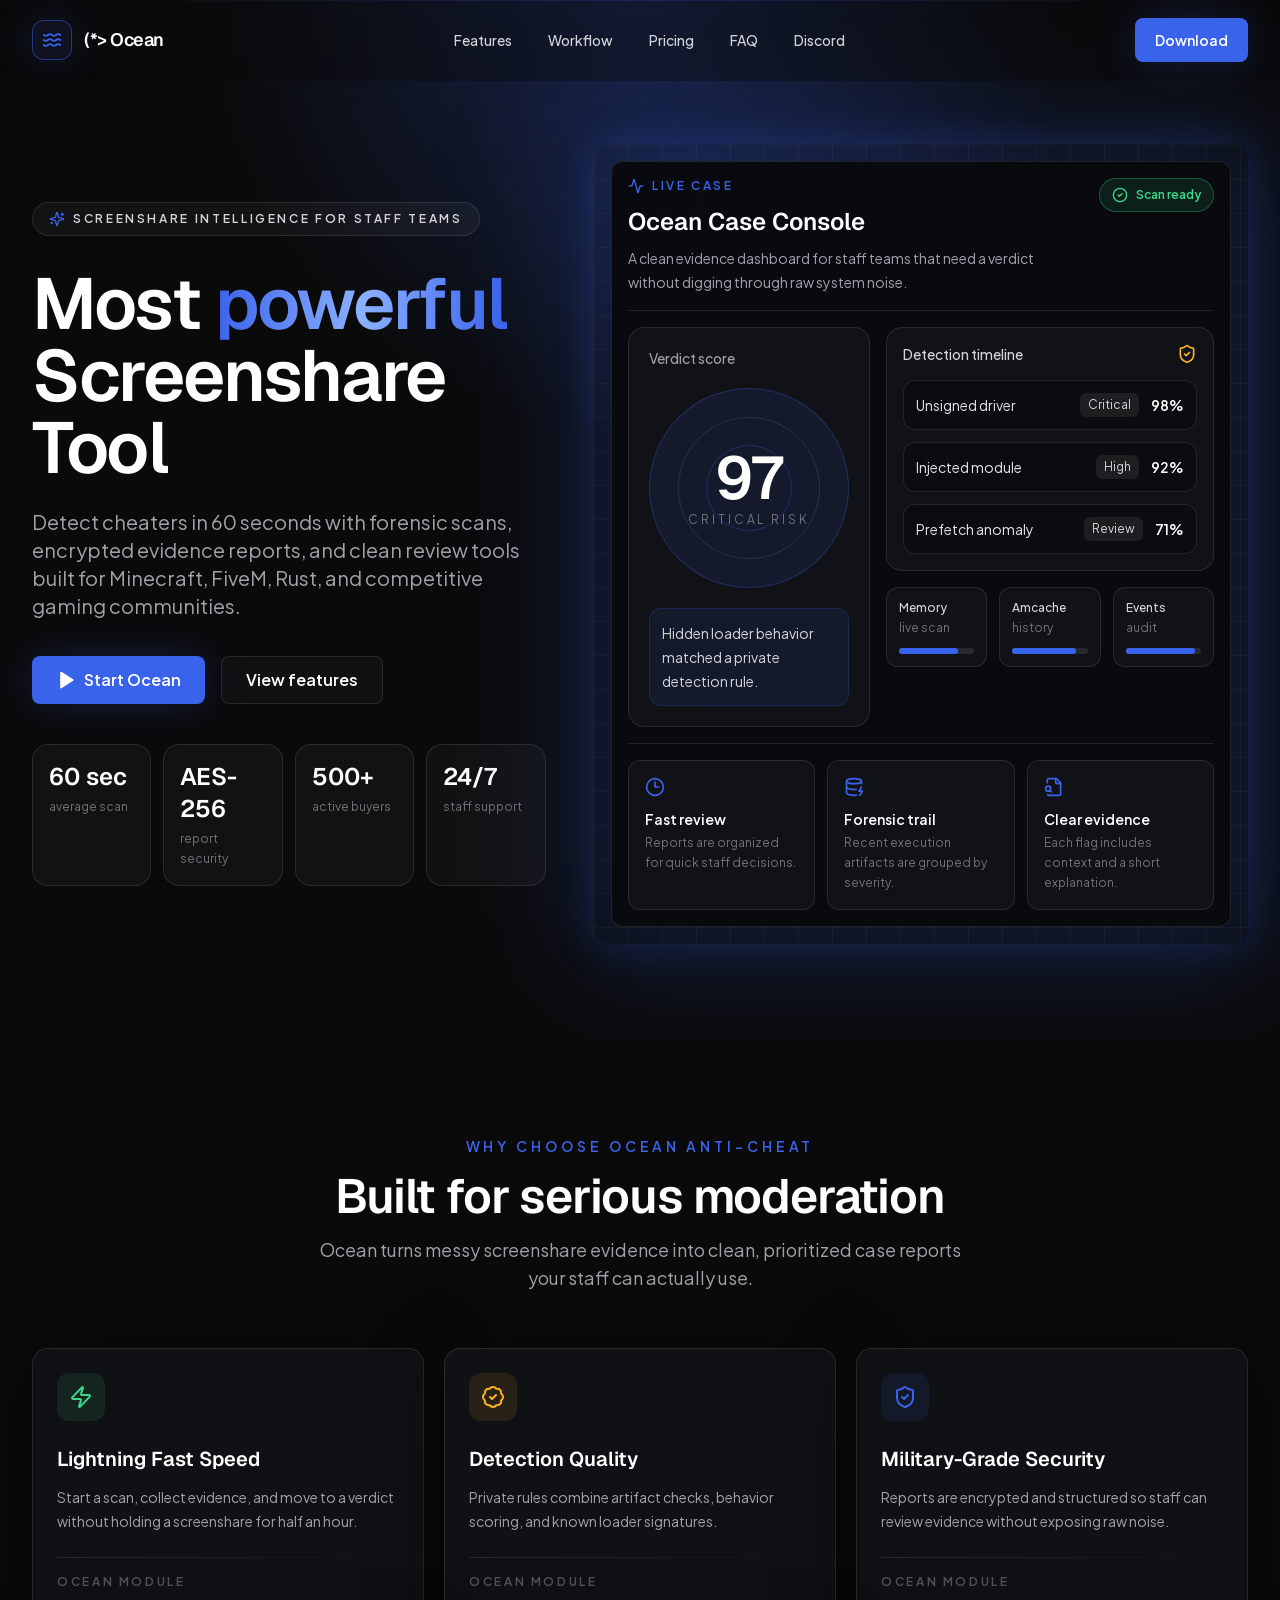
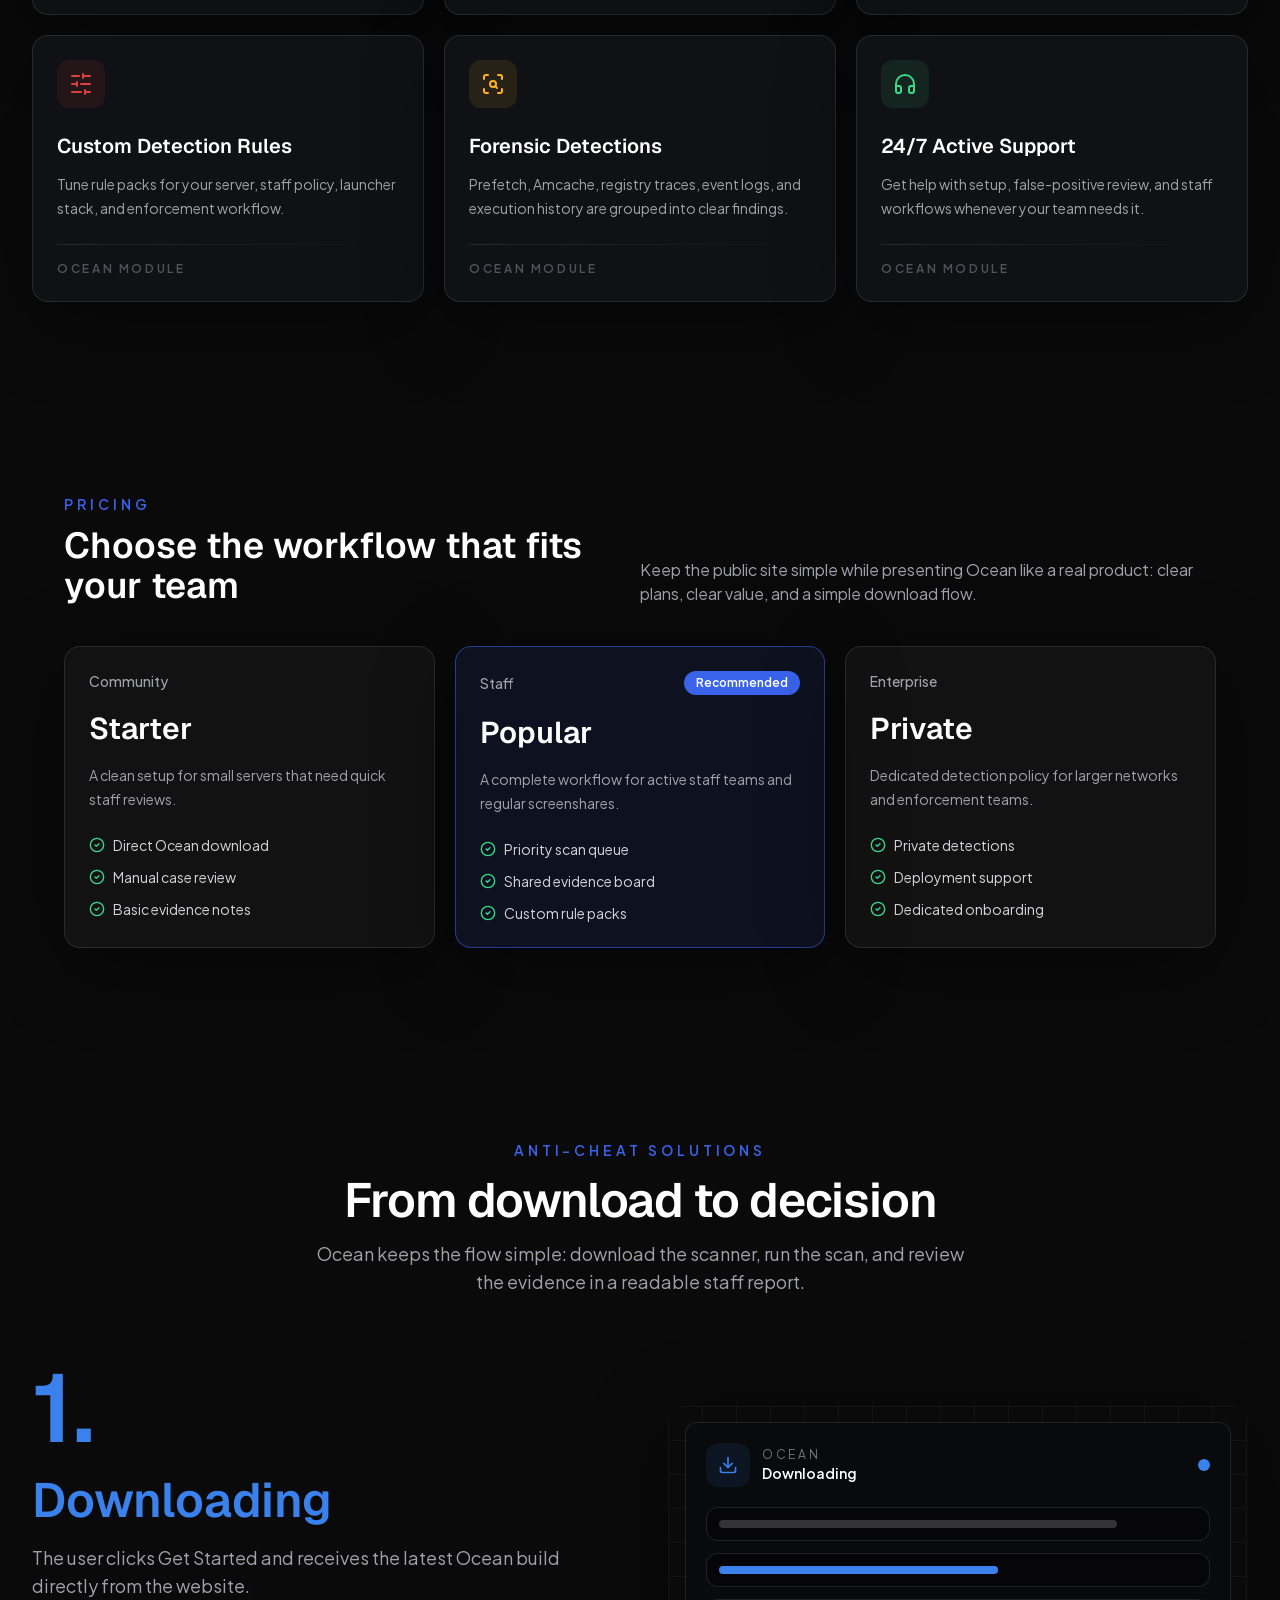
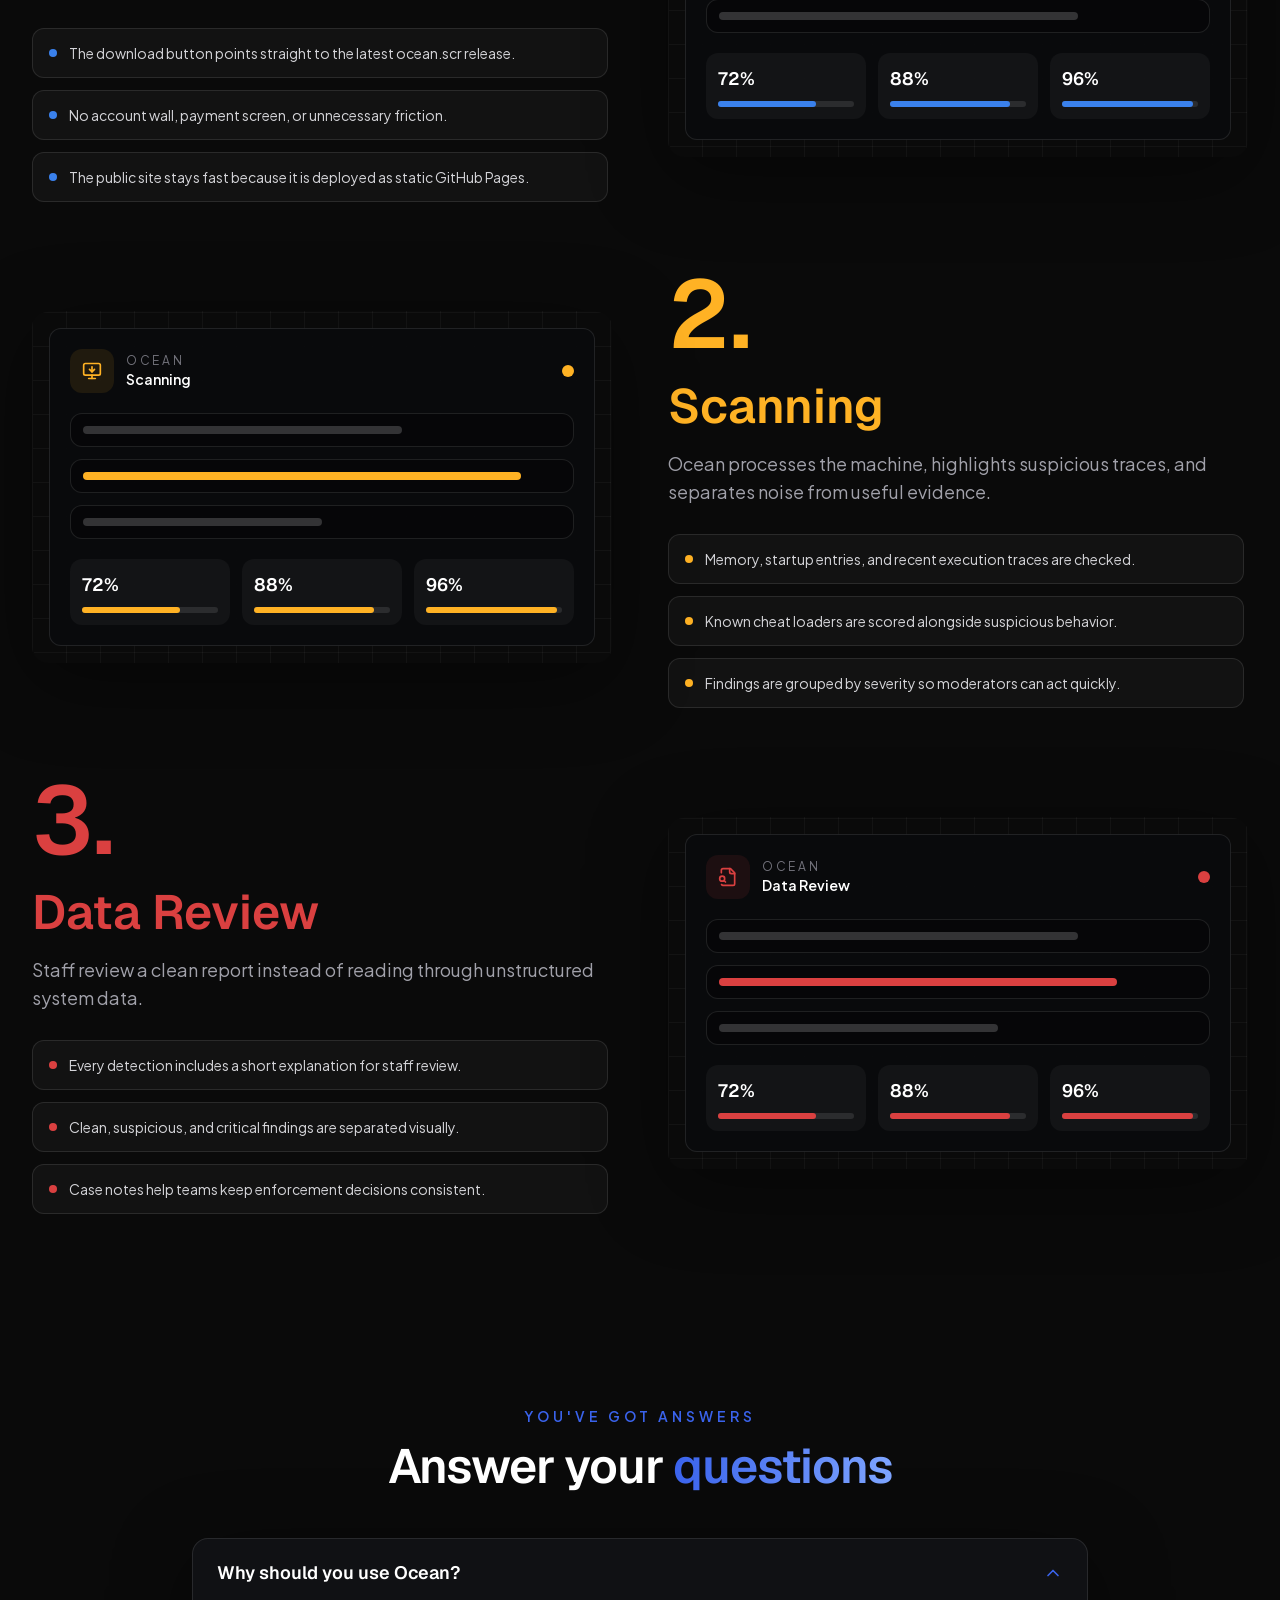
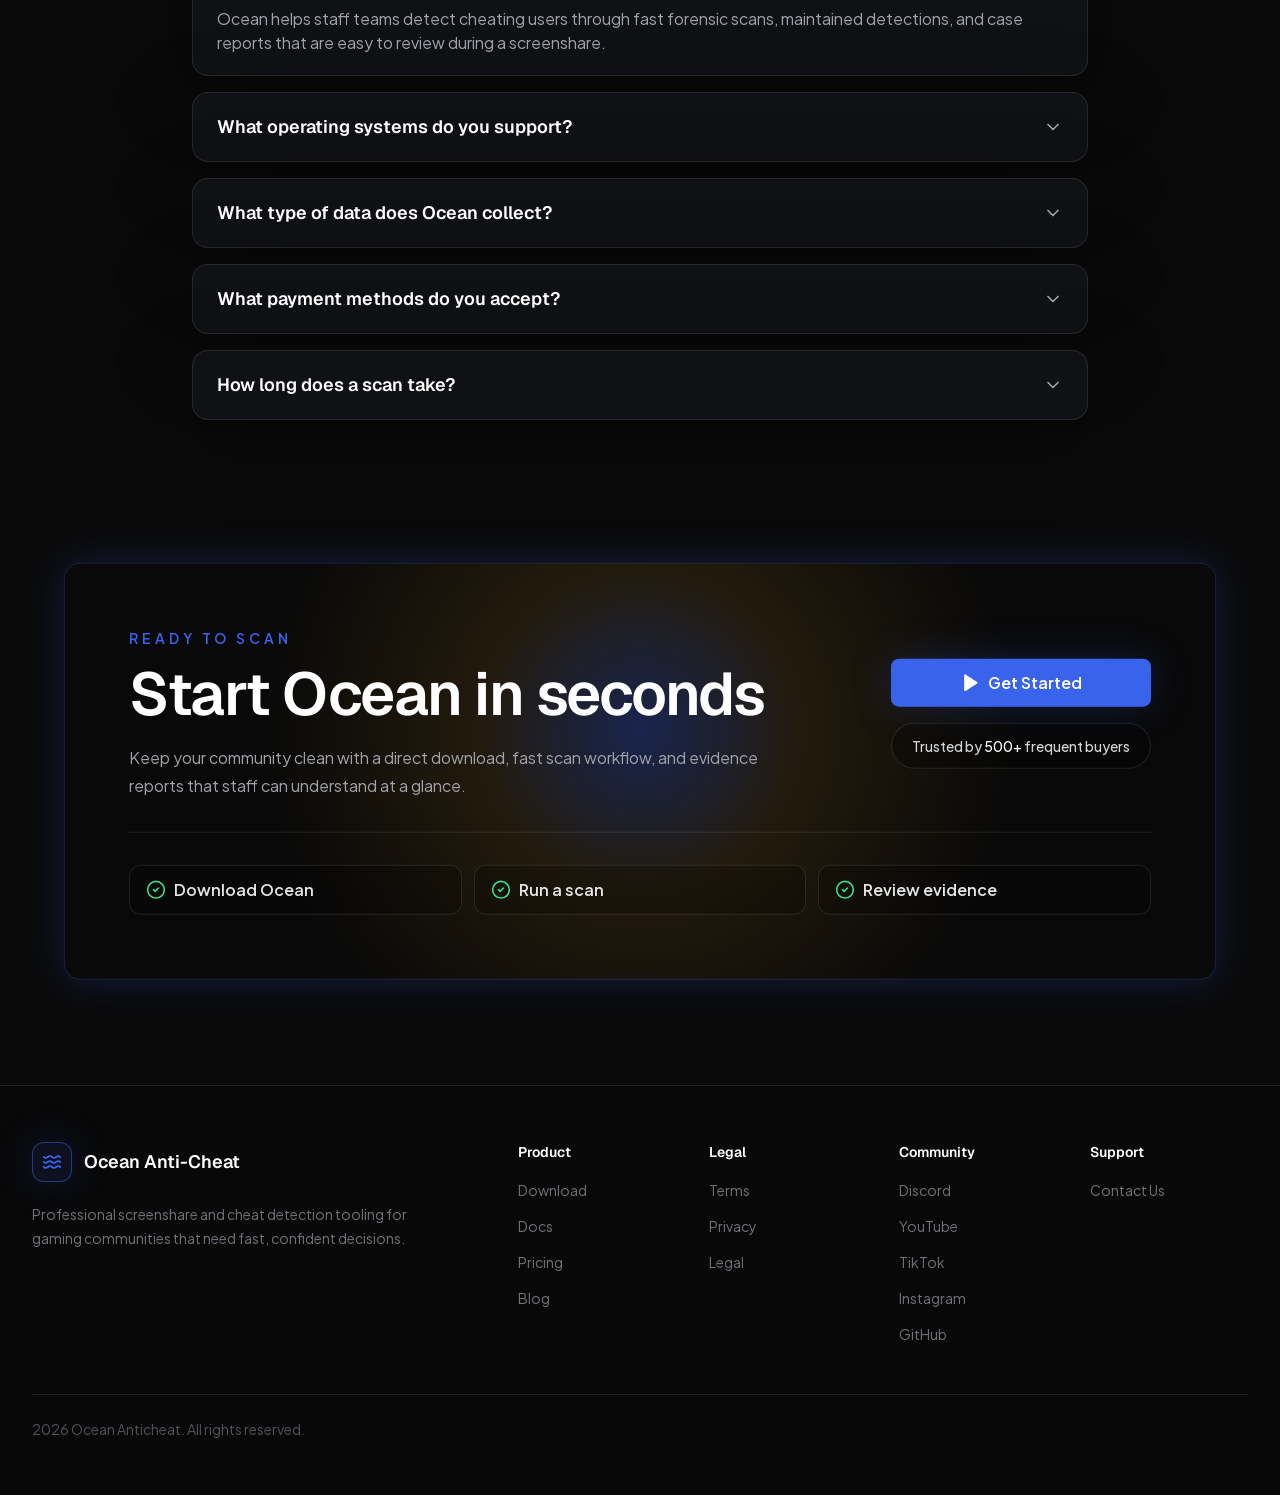
==== commit 6aba65da: "Switch download to ocean.scr" ====
--- a/index.html
+++ b/index.html
@@ -1 +1 @@
-<!DOCTYPE html><html lang="en" class="dark"><head><meta charSet="utf-8"/><meta name="viewport" content="width=device-width, initial-scale=1"/><link rel="stylesheet" href="/_next/static/css/8ec8b4129f14a898.css" data-precedence="next"/><link rel="preload" as="script" fetchPriority="low" href="/_next/static/chunks/webpack-035fccb7e551023b.js"/><script src="/_next/static/chunks/fd9d1056-6402681317ea8432.js" async=""></script><script src="/_next/static/chunks/117-a89475952f363e90.js" async=""></script><script src="/_next/static/chunks/main-app-08cf2711f5b0269d.js" async=""></script><script src="/_next/static/chunks/823-204b0bc221b9a82a.js" async=""></script><script src="/_next/static/chunks/137-4182035b38e72492.js" async=""></script><script src="/_next/static/chunks/60-71c578c9f80166f6.js" async=""></script><script src="/_next/static/chunks/911-d22c8dc73d919dd0.js" async=""></script><script src="/_next/static/chunks/app/page-9d0d6bb48cea5606.js" async=""></script><script src="/_next/static/chunks/app/layout-7fab706f18cfef18.js" async=""></script><title>Ocean Anti-Cheat | Most powerful Screenshare Tool</title><meta name="description" content="Detect cheaters in 60 seconds with advanced forensic analysis, encrypted scan reports, and custom detection rules for gaming communities."/><link rel="manifest" href="/manifest.json" crossorigin="use-credentials"/><meta name="robots" content="noindex, nofollow, nocache"/><meta name="googlebot" content="noindex, nofollow, noimageindex"/><meta property="og:title" content="Ocean Anti-Cheat | Most powerful Screenshare Tool"/><meta property="og:description" content="Detect cheaters in 60 seconds with advanced forensic analysis."/><meta property="og:url" content="https://anticheat-ocean.github.io"/><meta property="og:site_name" content="Ocean Anti-Cheat"/><meta property="og:locale" content="en_US"/><meta property="og:image" content="https://anticheat-ocean.github.io/og-image.svg"/><meta property="og:image:width" content="1200"/><meta property="og:image:height" content="630"/><meta property="og:image:alt" content="Ocean Anti-Cheat dashboard preview"/><meta property="og:type" content="website"/><meta name="twitter:card" content="summary_large_image"/><meta name="twitter:title" content="Ocean Anti-Cheat"/><meta name="twitter:description" content="Detect cheaters in 60 seconds with advanced forensic analysis."/><meta name="twitter:image" content="https://anticheat-ocean.github.io/og-image.svg"/><link rel="icon" href="/ocean-icon.svg"/><link rel="apple-touch-icon" href="/ocean-icon.svg"/><script src="/_next/static/chunks/polyfills-42372ed130431b0a.js" noModule=""></script></head><body class="__variable_6a830d __variable_646807 bg-background font-body antialiased"><script type="application/ld+json">{"@context":"https://schema.org","@type":"SoftwareApplication","name":"Ocean Anti-Cheat","applicationCategory":"SecurityApplication","operatingSystem":"Windows, Linux","description":"Professional screenshare and cheat detection software for gaming communities.","offers":{"@type":"Offer","price":"0","priceCurrency":"USD"},"aggregateRating":{"@type":"AggregateRating","ratingValue":"4.9","ratingCount":"500"}}</script><header class="fixed left-0 right-0 top-0 z-50 border-b transition-all duration-300 border-transparent bg-background/40 backdrop-blur-md"><nav class="mx-auto flex h-20 max-w-7xl items-center justify-between px-6 sm:px-8"><a class="group flex items-center gap-3 font-heading text-lg font-semibold text-white" aria-label="Ocean Anti-Cheat home" href="/"><span class="flex h-10 w-10 items-center justify-center rounded-xl border border-ocean-blue/50 bg-ocean-blue/10 text-ocean-blue shadow-glow"><svg xmlns="http://www.w3.org/2000/svg" width="24" height="24" viewBox="0 0 24 24" fill="none" stroke="currentColor" stroke-width="2" stroke-linecap="round" stroke-linejoin="round" class="lucide lucide-waves h-5 w-5" aria-hidden="true"><path d="M2 6c.6.5 1.2 1 2.5 1C7 7 7 5 9.5 5c2.6 0 2.4 2 5 2 2.5 0 2.5-2 5-2 1.3 0 1.9.5 2.5 1"></path><path d="M2 12c.6.5 1.2 1 2.5 1 2.5 0 2.5-2 5-2 2.6 0 2.4 2 5 2 2.5 0 2.5-2 5-2 1.3 0 1.9.5 2.5 1"></path><path d="M2 18c.6.5 1.2 1 2.5 1 2.5 0 2.5-2 5-2 2.6 0 2.4 2 5 2 2.5 0 2.5-2 5-2 1.3 0 1.9.5 2.5 1"></path></svg></span><span class="tracking-tight">(*&gt; Ocean</span></a><div class="hidden items-center gap-1 lg:flex"><a class="rounded-lg px-4 py-2 text-sm font-medium text-zinc-300 hover:bg-white/[0.06] hover:text-white" href="/#features">Features</a><a class="rounded-lg px-4 py-2 text-sm font-medium text-zinc-300 hover:bg-white/[0.06] hover:text-white" href="/#how-it-works">Workflow</a><a class="rounded-lg px-4 py-2 text-sm font-medium text-zinc-300 hover:bg-white/[0.06] hover:text-white" href="/#pricing">Pricing</a><a class="rounded-lg px-4 py-2 text-sm font-medium text-zinc-300 hover:bg-white/[0.06] hover:text-white" href="/#faq">FAQ</a><a target="_blank" rel="noreferrer" class="rounded-lg px-4 py-2 text-sm font-medium text-zinc-300 hover:bg-white/[0.06] hover:text-white" href="https://discord.anticheat.ac">Discord</a></div><div class="hidden items-center gap-3 lg:flex"><a class="inline-flex items-center justify-center gap-2 whitespace-nowrap rounded-lg text-sm font-semibold ring-offset-background transition-all duration-300 ease-out focus-visible:outline-none focus-visible:ring-2 focus-visible:ring-ocean-blue focus-visible:ring-offset-2 disabled:pointer-events-none disabled:opacity-50 bg-ocean-blue text-white shadow-glow hover:scale-[1.02] hover:bg-[#4b73ff] h-11 px-5 py-2" href="/download">Download</a></div><button type="button" class="sr-focus flex h-10 w-10 items-center justify-center rounded-lg border border-white/10 bg-white/[0.04] text-white lg:hidden" aria-label="Toggle menu" aria-expanded="false"><svg xmlns="http://www.w3.org/2000/svg" width="24" height="24" viewBox="0 0 24 24" fill="none" stroke="currentColor" stroke-width="2" stroke-linecap="round" stroke-linejoin="round" class="lucide lucide-menu h-5 w-5"><line x1="4" x2="20" y1="12" y2="12"></line><line x1="4" x2="20" y1="6" y2="6"></line><line x1="4" x2="20" y1="18" y2="18"></line></svg></button></nav><div class="grid border-t border-white/10 bg-background/95 px-6 shadow-glow-soft backdrop-blur-xl transition-[grid-template-rows] duration-300 lg:hidden grid-rows-[0fr]"><div class="overflow-hidden"><div class="mx-auto flex max-w-7xl flex-col gap-2 py-5"><a class="rounded-lg px-3 py-3 text-sm font-medium text-zinc-300 hover:bg-white/[0.06] hover:text-white" href="/#features">Features</a><a class="rounded-lg px-3 py-3 text-sm font-medium text-zinc-300 hover:bg-white/[0.06] hover:text-white" href="/#how-it-works">Workflow</a><a class="rounded-lg px-3 py-3 text-sm font-medium text-zinc-300 hover:bg-white/[0.06] hover:text-white" href="/#pricing">Pricing</a><a class="rounded-lg px-3 py-3 text-sm font-medium text-zinc-300 hover:bg-white/[0.06] hover:text-white" href="/#faq">FAQ</a><a target="_blank" rel="noreferrer" class="rounded-lg px-3 py-3 text-sm font-medium text-zinc-300 hover:bg-white/[0.06] hover:text-white" href="https://discord.anticheat.ac">Discord</a><div class="mt-3"><a class="inline-flex items-center justify-center gap-2 whitespace-nowrap rounded-lg text-sm font-semibold ring-offset-background transition-all duration-300 ease-out focus-visible:outline-none focus-visible:ring-2 focus-visible:ring-ocean-blue focus-visible:ring-offset-2 disabled:pointer-events-none disabled:opacity-50 bg-ocean-blue text-white shadow-glow hover:scale-[1.02] hover:bg-[#4b73ff] h-11 px-5 py-2" href="/download">Download</a></div></div></div></div></header><main><section class="relative overflow-hidden bg-hero-radial px-6 pb-24 pt-32 sm:px-8 lg:pt-36"><div class="absolute inset-x-0 top-0 h-px bg-gradient-to-r from-transparent via-ocean-blue/70 to-transparent"></div><div class="mx-auto grid max-w-7xl items-center gap-12 lg:grid-cols-[0.88fr_1.12fr]"><div><div class="inline-flex items-center gap-2 rounded-full border border-white/10 bg-white/[0.04] px-4 py-2 text-xs font-semibold uppercase tracking-[0.22em] text-zinc-300" style="opacity:0;transform:translateY(16px)"><svg xmlns="http://www.w3.org/2000/svg" width="24" height="24" viewBox="0 0 24 24" fill="none" stroke="currentColor" stroke-width="2" stroke-linecap="round" stroke-linejoin="round" class="lucide lucide-sparkles h-4 w-4 text-ocean-blue"><path d="M9.937 15.5A2 2 0 0 0 8.5 14.063l-6.135-1.582a.5.5 0 0 1 0-.962L8.5 9.936A2 2 0 0 0 9.937 8.5l1.582-6.135a.5.5 0 0 1 .963 0L14.063 8.5A2 2 0 0 0 15.5 9.937l6.135 1.581a.5.5 0 0 1 0 .964L15.5 14.063a2 2 0 0 0-1.437 1.437l-1.582 6.135a.5.5 0 0 1-.963 0z"></path><path d="M20 3v4"></path><path d="M22 5h-4"></path><path d="M4 17v2"></path><path d="M5 18H3"></path></svg>Screenshare intelligence for staff teams</div><h1 class="mt-8 max-w-4xl font-heading text-5xl font-semibold tracking-tight text-white sm:text-6xl lg:text-7xl"><span class="inline-block" style="opacity:0;filter:blur(8px);transform:translateY(28px)">Most</span> <span class="inline-block bg-gradient-to-r from-ocean-blue via-[#8ab0ff] to-ocean-blue bg-clip-text text-transparent" style="opacity:0;filter:blur(8px);transform:translateY(28px)">powerful</span> <span class="inline-block" style="opacity:0;filter:blur(8px);transform:translateY(28px)">Screenshare Tool</span></h1><p class="mt-6 max-w-2xl text-base leading-8 text-zinc-400 sm:text-xl" style="opacity:0;transform:translateY(18px)">Detect cheaters in 60 seconds with forensic scans, encrypted evidence reports, and clean review tools built for Minecraft, FiveM, Rust, and competitive gaming communities.</p><div class="mt-9 flex flex-col gap-4 sm:flex-row" style="opacity:0;transform:translateY(18px)"><a class="inline-flex items-center justify-center gap-2 whitespace-nowrap rounded-lg font-semibold ring-offset-background transition-all duration-300 ease-out focus-visible:outline-none focus-visible:ring-2 focus-visible:ring-ocean-blue focus-visible:ring-offset-2 disabled:pointer-events-none disabled:opacity-50 bg-ocean-blue text-white shadow-glow hover:scale-[1.02] hover:bg-[#4b73ff] h-12 px-6 text-base" href="/download"><svg xmlns="http://www.w3.org/2000/svg" width="24" height="24" viewBox="0 0 24 24" fill="none" stroke="currentColor" stroke-width="2" stroke-linecap="round" stroke-linejoin="round" class="lucide lucide-play h-5 w-5 fill-current"><polygon points="6 3 20 12 6 21 6 3"></polygon></svg>Start Ocean</a><a class="inline-flex items-center justify-center gap-2 whitespace-nowrap rounded-lg font-semibold ring-offset-background transition-all duration-300 ease-out focus-visible:outline-none focus-visible:ring-2 focus-visible:ring-ocean-blue focus-visible:ring-offset-2 disabled:pointer-events-none disabled:opacity-50 border border-white/10 bg-white/[0.03] text-white hover:scale-[1.02] hover:border-ocean-blue/70 hover:bg-ocean-blue/10 h-12 px-6 text-base" href="/#features">View features</a></div><div class="mt-10 grid max-w-2xl grid-cols-2 gap-3 sm:grid-cols-4" style="opacity:0;transform:translateY(18px)"><div class="rounded-2xl border border-white/10 bg-white/[0.035] p-4"><p class="font-heading text-2xl font-semibold text-white">60 sec</p><p class="mt-1 text-xs leading-5 text-zinc-500">average scan</p></div><div class="rounded-2xl border border-white/10 bg-white/[0.035] p-4"><p class="font-heading text-2xl font-semibold text-white">AES-256</p><p class="mt-1 text-xs leading-5 text-zinc-500">report security</p></div><div class="rounded-2xl border border-white/10 bg-white/[0.035] p-4"><p class="font-heading text-2xl font-semibold text-white">500+</p><p class="mt-1 text-xs leading-5 text-zinc-500">active buyers</p></div><div class="rounded-2xl border border-white/10 bg-white/[0.035] p-4"><p class="font-heading text-2xl font-semibold text-white">24/7</p><p class="mt-1 text-xs leading-5 text-zinc-500">staff support</p></div></div></div><div class="relative" aria-label="Ocean dashboard preview" style="opacity:0;transform:translateX(28px) scale(0.98)"><div class="absolute -inset-6 rounded-[2rem] bg-ocean-blue/20 blur-3xl"></div><div class="gradient-border dashboard-grid relative overflow-hidden rounded-2xl p-4 shadow-glow"><div class="rounded-xl border border-white/10 bg-[#090a0d]/95 p-4 backdrop-blur"><div class="flex items-start justify-between gap-4 border-b border-white/10 pb-4"><div><div class="flex items-center gap-2 text-xs font-semibold uppercase tracking-[0.22em] text-ocean-blue"><svg xmlns="http://www.w3.org/2000/svg" width="24" height="24" viewBox="0 0 24 24" fill="none" stroke="currentColor" stroke-width="2" stroke-linecap="round" stroke-linejoin="round" class="lucide lucide-activity h-4 w-4"><path d="M22 12h-2.48a2 2 0 0 0-1.93 1.46l-2.35 8.36a.25.25 0 0 1-.48 0L9.24 2.18a.25.25 0 0 0-.48 0l-2.35 8.36A2 2 0 0 1 4.49 12H2"></path></svg>Live case</div><h3 class="mt-3 font-heading text-2xl font-semibold text-white">Ocean Case Console</h3><p class="mt-2 max-w-md text-sm leading-6 text-zinc-400">A clean evidence dashboard for staff teams that need a verdict without digging through raw system noise.</p></div><div class="hidden rounded-full border border-ocean-green/30 bg-ocean-green/10 px-3 py-2 text-xs font-semibold text-ocean-green sm:flex"><svg xmlns="http://www.w3.org/2000/svg" width="24" height="24" viewBox="0 0 24 24" fill="none" stroke="currentColor" stroke-width="2" stroke-linecap="round" stroke-linejoin="round" class="lucide lucide-circle-check mr-2 h-4 w-4"><circle cx="12" cy="12" r="10"></circle><path d="m9 12 2 2 4-4"></path></svg>Scan ready</div></div><div class="grid gap-4 py-4 lg:grid-cols-[0.85fr_1.15fr]"><div class="rounded-2xl border border-white/10 bg-white/[0.035] p-5"><p class="text-sm font-medium text-zinc-400">Verdict score</p><div class="relative mx-auto mt-5 flex aspect-square max-w-56 items-center justify-center rounded-full border border-ocean-blue/30 bg-ocean-blue/10"><div class="absolute inset-7 rounded-full border border-white/10"></div><div class="absolute inset-14 rounded-full border border-ocean-blue/30"></div><div class="z-10 text-center"><p class="font-heading text-6xl font-semibold text-white">97</p><p class="mt-1 text-xs uppercase tracking-[0.24em] text-zinc-500">critical risk</p></div></div><div class="mt-5 rounded-xl border border-ocean-blue/20 bg-ocean-blue/10 p-3 text-sm leading-6 text-zinc-300">Hidden loader behavior matched a private detection rule.</div></div><div class="space-y-4"><div class="rounded-2xl border border-white/10 bg-white/[0.035] p-4"><div class="mb-4 flex items-center justify-between"><span class="text-sm font-medium text-zinc-300">Detection timeline</span><svg xmlns="http://www.w3.org/2000/svg" width="24" height="24" viewBox="0 0 24 24" fill="none" stroke="currentColor" stroke-width="2" stroke-linecap="round" stroke-linejoin="round" class="lucide lucide-shield-check h-5 w-5 text-ocean-yellow"><path d="M20 13c0 5-3.5 7.5-7.66 8.95a1 1 0 0 1-.67-.01C7.5 20.5 4 18 4 13V6a1 1 0 0 1 1-1c2 0 4.5-1.2 6.24-2.72a1.17 1.17 0 0 1 1.52 0C14.51 3.81 17 5 19 5a1 1 0 0 1 1 1z"></path><path d="m9 12 2 2 4-4"></path></svg></div><div class="space-y-3"><div class="grid grid-cols-[1fr_auto_auto] items-center gap-3 rounded-xl border border-white/10 bg-black/30 px-3 py-3 text-sm"><span class="min-w-0 truncate text-zinc-200">Unsigned driver</span><span class="rounded-md bg-white/[0.08] px-2 py-1 text-xs text-zinc-300">Critical</span><span class="font-semibold text-white">98%</span></div><div class="grid grid-cols-[1fr_auto_auto] items-center gap-3 rounded-xl border border-white/10 bg-black/30 px-3 py-3 text-sm"><span class="min-w-0 truncate text-zinc-200">Injected module</span><span class="rounded-md bg-white/[0.08] px-2 py-1 text-xs text-zinc-300">High</span><span class="font-semibold text-white">92%</span></div><div class="grid grid-cols-[1fr_auto_auto] items-center gap-3 rounded-xl border border-white/10 bg-black/30 px-3 py-3 text-sm"><span class="min-w-0 truncate text-zinc-200">Prefetch anomaly</span><span class="rounded-md bg-white/[0.08] px-2 py-1 text-xs text-zinc-300">Review</span><span class="font-semibold text-white">71%</span></div></div></div><div class="grid gap-3 sm:grid-cols-3"><div class="rounded-xl border border-white/10 bg-white/[0.035] p-3"><p class="text-xs font-medium text-zinc-300">Memory</p><p class="mt-1 text-xs text-zinc-500">live scan</p><div class="mt-3 h-1.5 rounded-full bg-white/10"><div class="h-full rounded-full bg-ocean-blue" style="width:78%"></div></div></div><div class="rounded-xl border border-white/10 bg-white/[0.035] p-3"><p class="text-xs font-medium text-zinc-300">Amcache</p><p class="mt-1 text-xs text-zinc-500">history</p><div class="mt-3 h-1.5 rounded-full bg-white/10"><div class="h-full rounded-full bg-ocean-blue" style="width:85%"></div></div></div><div class="rounded-xl border border-white/10 bg-white/[0.035] p-3"><p class="text-xs font-medium text-zinc-300">Events</p><p class="mt-1 text-xs text-zinc-500">audit</p><div class="mt-3 h-1.5 rounded-full bg-white/10"><div class="h-full rounded-full bg-ocean-blue" style="width:92%"></div></div></div></div></div></div><div class="grid gap-3 border-t border-white/10 pt-4 sm:grid-cols-3"><div class="rounded-xl border border-white/10 bg-white/[0.035] p-4"><svg xmlns="http://www.w3.org/2000/svg" width="24" height="24" viewBox="0 0 24 24" fill="none" stroke="currentColor" stroke-width="2" stroke-linecap="round" stroke-linejoin="round" class="lucide lucide-clock3 h-5 w-5 text-ocean-blue"><circle cx="12" cy="12" r="10"></circle><polyline points="12 6 12 12 16.5 12"></polyline></svg><p class="mt-3 text-sm font-semibold text-white">Fast review</p><p class="mt-1 text-xs leading-5 text-zinc-500">Reports are organized for quick staff decisions.</p></div><div class="rounded-xl border border-white/10 bg-white/[0.035] p-4"><svg xmlns="http://www.w3.org/2000/svg" width="24" height="24" viewBox="0 0 24 24" fill="none" stroke="currentColor" stroke-width="2" stroke-linecap="round" stroke-linejoin="round" class="lucide lucide-database-zap h-5 w-5 text-ocean-blue"><ellipse cx="12" cy="5" rx="9" ry="3"></ellipse><path d="M3 5V19A9 3 0 0 0 15 21.84"></path><path d="M21 5V8"></path><path d="M21 12L18 17H22L19 22"></path><path d="M3 12A9 3 0 0 0 14.59 14.87"></path></svg><p class="mt-3 text-sm font-semibold text-white">Forensic trail</p><p class="mt-1 text-xs leading-5 text-zinc-500">Recent execution artifacts are grouped by severity.</p></div><div class="rounded-xl border border-white/10 bg-white/[0.035] p-4"><svg xmlns="http://www.w3.org/2000/svg" width="24" height="24" viewBox="0 0 24 24" fill="none" stroke="currentColor" stroke-width="2" stroke-linecap="round" stroke-linejoin="round" class="lucide lucide-file-search h-5 w-5 text-ocean-blue"><path d="M14 2v4a2 2 0 0 0 2 2h4"></path><path d="M4.268 21a2 2 0 0 0 1.727 1H18a2 2 0 0 0 2-2V7l-5-5H6a2 2 0 0 0-2 2v3"></path><path d="m9 18-1.5-1.5"></path><circle cx="5" cy="14" r="3"></circle></svg><p class="mt-3 text-sm font-semibold text-white">Clear evidence</p><p class="mt-1 text-xs leading-5 text-zinc-500">Each flag includes context and a short explanation.</p></div></div></div></div></div></div></section><section id="features" class="px-6 py-24 sm:px-8"><div class="mx-auto max-w-7xl"><div class="mx-auto max-w-2xl text-center" style="opacity:0;transform:translateY(24px)"><p class="text-sm font-semibold uppercase tracking-[0.28em] text-ocean-blue">Why Choose Ocean Anti-Cheat</p><h2 class="mt-4 font-heading text-4xl font-semibold tracking-tight text-white sm:text-5xl">Built for serious moderation</h2><p class="mt-4 text-base leading-7 text-zinc-400 sm:text-lg">Ocean turns messy screenshare evidence into clean, prioritized case reports your staff can actually use.</p></div><div class="mt-14 grid gap-5 sm:grid-cols-2 lg:grid-cols-3"><article class="group rounded-2xl border border-white/10 bg-card p-6 shadow-glow-soft hover:-translate-y-1 hover:border-ocean-blue/50 hover:shadow-glow" style="opacity:0;transform:translateY(28px)"><div class="mb-6 flex h-12 w-12 items-center justify-center rounded-xl bg-ocean-green/10 text-ocean-green"><svg xmlns="http://www.w3.org/2000/svg" width="24" height="24" viewBox="0 0 24 24" fill="none" stroke="currentColor" stroke-width="2" stroke-linecap="round" stroke-linejoin="round" class="lucide lucide-zap h-6 w-6" aria-hidden="true"><path d="M4 14a1 1 0 0 1-.78-1.63l9.9-10.2a.5.5 0 0 1 .86.46l-1.92 6.02A1 1 0 0 0 13 10h7a1 1 0 0 1 .78 1.63l-9.9 10.2a.5.5 0 0 1-.86-.46l1.92-6.02A1 1 0 0 0 11 14z"></path></svg></div><h3 class="font-heading text-xl font-semibold text-white">Lightning Fast Speed</h3><p class="mt-3 text-sm leading-6 text-zinc-400">Start a scan, collect evidence, and move to a verdict without holding a screenshare for half an hour.</p><div class="mt-6 h-px bg-gradient-to-r from-white/10 via-white/5 to-transparent"></div><p class="mt-4 text-xs font-semibold uppercase tracking-[0.22em] text-zinc-600">Ocean module</p></article><article class="group rounded-2xl border border-white/10 bg-card p-6 shadow-glow-soft hover:-translate-y-1 hover:border-ocean-blue/50 hover:shadow-glow" style="opacity:0;transform:translateY(28px)"><div class="mb-6 flex h-12 w-12 items-center justify-center rounded-xl bg-ocean-yellow/10 text-ocean-yellow"><svg xmlns="http://www.w3.org/2000/svg" width="24" height="24" viewBox="0 0 24 24" fill="none" stroke="currentColor" stroke-width="2" stroke-linecap="round" stroke-linejoin="round" class="lucide lucide-badge-check h-6 w-6" aria-hidden="true"><path d="M3.85 8.62a4 4 0 0 1 4.78-4.77 4 4 0 0 1 6.74 0 4 4 0 0 1 4.78 4.78 4 4 0 0 1 0 6.74 4 4 0 0 1-4.77 4.78 4 4 0 0 1-6.75 0 4 4 0 0 1-4.78-4.77 4 4 0 0 1 0-6.76Z"></path><path d="m9 12 2 2 4-4"></path></svg></div><h3 class="font-heading text-xl font-semibold text-white">Detection Quality</h3><p class="mt-3 text-sm leading-6 text-zinc-400">Private rules combine artifact checks, behavior scoring, and known loader signatures.</p><div class="mt-6 h-px bg-gradient-to-r from-white/10 via-white/5 to-transparent"></div><p class="mt-4 text-xs font-semibold uppercase tracking-[0.22em] text-zinc-600">Ocean module</p></article><article class="group rounded-2xl border border-white/10 bg-card p-6 shadow-glow-soft hover:-translate-y-1 hover:border-ocean-blue/50 hover:shadow-glow" style="opacity:0;transform:translateY(28px)"><div class="mb-6 flex h-12 w-12 items-center justify-center rounded-xl bg-ocean-blue/10 text-ocean-blue"><svg xmlns="http://www.w3.org/2000/svg" width="24" height="24" viewBox="0 0 24 24" fill="none" stroke="currentColor" stroke-width="2" stroke-linecap="round" stroke-linejoin="round" class="lucide lucide-shield-check h-6 w-6" aria-hidden="true"><path d="M20 13c0 5-3.5 7.5-7.66 8.95a1 1 0 0 1-.67-.01C7.5 20.5 4 18 4 13V6a1 1 0 0 1 1-1c2 0 4.5-1.2 6.24-2.72a1.17 1.17 0 0 1 1.52 0C14.51 3.81 17 5 19 5a1 1 0 0 1 1 1z"></path><path d="m9 12 2 2 4-4"></path></svg></div><h3 class="font-heading text-xl font-semibold text-white">Military-Grade Security</h3><p class="mt-3 text-sm leading-6 text-zinc-400">Reports are encrypted and structured so staff can review evidence without exposing raw noise.</p><div class="mt-6 h-px bg-gradient-to-r from-white/10 via-white/5 to-transparent"></div><p class="mt-4 text-xs font-semibold uppercase tracking-[0.22em] text-zinc-600">Ocean module</p></article><article class="group rounded-2xl border border-white/10 bg-card p-6 shadow-glow-soft hover:-translate-y-1 hover:border-ocean-blue/50 hover:shadow-glow" style="opacity:0;transform:translateY(28px)"><div class="mb-6 flex h-12 w-12 items-center justify-center rounded-xl bg-ocean-red/10 text-ocean-red"><svg xmlns="http://www.w3.org/2000/svg" width="24" height="24" viewBox="0 0 24 24" fill="none" stroke="currentColor" stroke-width="2" stroke-linecap="round" stroke-linejoin="round" class="lucide lucide-sliders-horizontal h-6 w-6" aria-hidden="true"><line x1="21" x2="14" y1="4" y2="4"></line><line x1="10" x2="3" y1="4" y2="4"></line><line x1="21" x2="12" y1="12" y2="12"></line><line x1="8" x2="3" y1="12" y2="12"></line><line x1="21" x2="16" y1="20" y2="20"></line><line x1="12" x2="3" y1="20" y2="20"></line><line x1="14" x2="14" y1="2" y2="6"></line><line x1="8" x2="8" y1="10" y2="14"></line><line x1="16" x2="16" y1="18" y2="22"></line></svg></div><h3 class="font-heading text-xl font-semibold text-white">Custom Detection Rules</h3><p class="mt-3 text-sm leading-6 text-zinc-400">Tune rule packs for your server, staff policy, launcher stack, and enforcement workflow.</p><div class="mt-6 h-px bg-gradient-to-r from-white/10 via-white/5 to-transparent"></div><p class="mt-4 text-xs font-semibold uppercase tracking-[0.22em] text-zinc-600">Ocean module</p></article><article class="group rounded-2xl border border-white/10 bg-card p-6 shadow-glow-soft hover:-translate-y-1 hover:border-ocean-blue/50 hover:shadow-glow" style="opacity:0;transform:translateY(28px)"><div class="mb-6 flex h-12 w-12 items-center justify-center rounded-xl bg-ocean-yellow/10 text-ocean-yellow"><svg xmlns="http://www.w3.org/2000/svg" width="24" height="24" viewBox="0 0 24 24" fill="none" stroke="currentColor" stroke-width="2" stroke-linecap="round" stroke-linejoin="round" class="lucide lucide-scan-search h-6 w-6" aria-hidden="true"><path d="M3 7V5a2 2 0 0 1 2-2h2"></path><path d="M17 3h2a2 2 0 0 1 2 2v2"></path><path d="M21 17v2a2 2 0 0 1-2 2h-2"></path><path d="M7 21H5a2 2 0 0 1-2-2v-2"></path><circle cx="12" cy="12" r="3"></circle><path d="m16 16-1.9-1.9"></path></svg></div><h3 class="font-heading text-xl font-semibold text-white">Forensic Detections</h3><p class="mt-3 text-sm leading-6 text-zinc-400">Prefetch, Amcache, registry traces, event logs, and execution history are grouped into clear findings.</p><div class="mt-6 h-px bg-gradient-to-r from-white/10 via-white/5 to-transparent"></div><p class="mt-4 text-xs font-semibold uppercase tracking-[0.22em] text-zinc-600">Ocean module</p></article><article class="group rounded-2xl border border-white/10 bg-card p-6 shadow-glow-soft hover:-translate-y-1 hover:border-ocean-blue/50 hover:shadow-glow" style="opacity:0;transform:translateY(28px)"><div class="mb-6 flex h-12 w-12 items-center justify-center rounded-xl bg-ocean-green/10 text-ocean-green"><svg xmlns="http://www.w3.org/2000/svg" width="24" height="24" viewBox="0 0 24 24" fill="none" stroke="currentColor" stroke-width="2" stroke-linecap="round" stroke-linejoin="round" class="lucide lucide-headphones h-6 w-6" aria-hidden="true"><path d="M3 14h3a2 2 0 0 1 2 2v3a2 2 0 0 1-2 2H5a2 2 0 0 1-2-2v-7a9 9 0 0 1 18 0v7a2 2 0 0 1-2 2h-1a2 2 0 0 1-2-2v-3a2 2 0 0 1 2-2h3"></path></svg></div><h3 class="font-heading text-xl font-semibold text-white">24/7 Active Support</h3><p class="mt-3 text-sm leading-6 text-zinc-400">Get help with setup, false-positive review, and staff workflows whenever your team needs it.</p><div class="mt-6 h-px bg-gradient-to-r from-white/10 via-white/5 to-transparent"></div><p class="mt-4 text-xs font-semibold uppercase tracking-[0.22em] text-zinc-600">Ocean module</p></article></div></div></section><section id="pricing" class="px-6 py-24 sm:px-8"><div class="mx-auto max-w-6xl"><div class="mb-10 flex flex-col gap-3 md:flex-row md:items-end md:justify-between"><div><p class="text-sm font-semibold uppercase tracking-[0.28em] text-ocean-blue">Pricing</p><h2 class="mt-3 font-heading text-3xl font-semibold text-white sm:text-4xl">Choose the workflow that fits your team</h2></div><p class="max-w-xl text-sm leading-6 text-zinc-400 sm:text-base">Keep the public site simple while presenting Ocean like a real product: clear plans, clear value, and a simple download flow.</p></div><div class="grid gap-5 md:grid-cols-3"><div class="rounded-2xl border p-6 shadow-glow-soft transition-all duration-300 hover:-translate-y-1 border-white/10 bg-white/[0.035]"><div class="flex items-center justify-between gap-3"><p class="text-sm font-medium text-zinc-400">Community</p></div><p class="mt-5 font-heading text-3xl font-semibold text-white">Starter</p><p class="mt-4 text-sm leading-6 text-zinc-400">A clean setup for small servers that need quick staff reviews.</p><ul class="mt-6 space-y-3"><li class="flex items-center gap-2 text-sm text-zinc-300"><svg xmlns="http://www.w3.org/2000/svg" width="24" height="24" viewBox="0 0 24 24" fill="none" stroke="currentColor" stroke-width="2" stroke-linecap="round" stroke-linejoin="round" class="lucide lucide-circle-check h-4 w-4 text-ocean-green"><circle cx="12" cy="12" r="10"></circle><path d="m9 12 2 2 4-4"></path></svg>Direct Ocean download</li><li class="flex items-center gap-2 text-sm text-zinc-300"><svg xmlns="http://www.w3.org/2000/svg" width="24" height="24" viewBox="0 0 24 24" fill="none" stroke="currentColor" stroke-width="2" stroke-linecap="round" stroke-linejoin="round" class="lucide lucide-circle-check h-4 w-4 text-ocean-green"><circle cx="12" cy="12" r="10"></circle><path d="m9 12 2 2 4-4"></path></svg>Manual case review</li><li class="flex items-center gap-2 text-sm text-zinc-300"><svg xmlns="http://www.w3.org/2000/svg" width="24" height="24" viewBox="0 0 24 24" fill="none" stroke="currentColor" stroke-width="2" stroke-linecap="round" stroke-linejoin="round" class="lucide lucide-circle-check h-4 w-4 text-ocean-green"><circle cx="12" cy="12" r="10"></circle><path d="m9 12 2 2 4-4"></path></svg>Basic evidence notes</li></ul></div><div class="rounded-2xl border p-6 shadow-glow-soft transition-all duration-300 hover:-translate-y-1 border-ocean-blue/55 bg-ocean-blue/10 shadow-glow"><div class="flex items-center justify-between gap-3"><p class="text-sm font-medium text-zinc-400">Staff</p><span class="rounded-full bg-ocean-blue px-3 py-1 text-xs font-semibold text-white">Recommended</span></div><p class="mt-5 font-heading text-3xl font-semibold text-white">Popular</p><p class="mt-4 text-sm leading-6 text-zinc-400">A complete workflow for active staff teams and regular screenshares.</p><ul class="mt-6 space-y-3"><li class="flex items-center gap-2 text-sm text-zinc-300"><svg xmlns="http://www.w3.org/2000/svg" width="24" height="24" viewBox="0 0 24 24" fill="none" stroke="currentColor" stroke-width="2" stroke-linecap="round" stroke-linejoin="round" class="lucide lucide-circle-check h-4 w-4 text-ocean-green"><circle cx="12" cy="12" r="10"></circle><path d="m9 12 2 2 4-4"></path></svg>Priority scan queue</li><li class="flex items-center gap-2 text-sm text-zinc-300"><svg xmlns="http://www.w3.org/2000/svg" width="24" height="24" viewBox="0 0 24 24" fill="none" stroke="currentColor" stroke-width="2" stroke-linecap="round" stroke-linejoin="round" class="lucide lucide-circle-check h-4 w-4 text-ocean-green"><circle cx="12" cy="12" r="10"></circle><path d="m9 12 2 2 4-4"></path></svg>Shared evidence board</li><li class="flex items-center gap-2 text-sm text-zinc-300"><svg xmlns="http://www.w3.org/2000/svg" width="24" height="24" viewBox="0 0 24 24" fill="none" stroke="currentColor" stroke-width="2" stroke-linecap="round" stroke-linejoin="round" class="lucide lucide-circle-check h-4 w-4 text-ocean-green"><circle cx="12" cy="12" r="10"></circle><path d="m9 12 2 2 4-4"></path></svg>Custom rule packs</li></ul></div><div class="rounded-2xl border p-6 shadow-glow-soft transition-all duration-300 hover:-translate-y-1 border-white/10 bg-white/[0.035]"><div class="flex items-center justify-between gap-3"><p class="text-sm font-medium text-zinc-400">Enterprise</p></div><p class="mt-5 font-heading text-3xl font-semibold text-white">Private</p><p class="mt-4 text-sm leading-6 text-zinc-400">Dedicated detection policy for larger networks and enforcement teams.</p><ul class="mt-6 space-y-3"><li class="flex items-center gap-2 text-sm text-zinc-300"><svg xmlns="http://www.w3.org/2000/svg" width="24" height="24" viewBox="0 0 24 24" fill="none" stroke="currentColor" stroke-width="2" stroke-linecap="round" stroke-linejoin="round" class="lucide lucide-circle-check h-4 w-4 text-ocean-green"><circle cx="12" cy="12" r="10"></circle><path d="m9 12 2 2 4-4"></path></svg>Private detections</li><li class="flex items-center gap-2 text-sm text-zinc-300"><svg xmlns="http://www.w3.org/2000/svg" width="24" height="24" viewBox="0 0 24 24" fill="none" stroke="currentColor" stroke-width="2" stroke-linecap="round" stroke-linejoin="round" class="lucide lucide-circle-check h-4 w-4 text-ocean-green"><circle cx="12" cy="12" r="10"></circle><path d="m9 12 2 2 4-4"></path></svg>Deployment support</li><li class="flex items-center gap-2 text-sm text-zinc-300"><svg xmlns="http://www.w3.org/2000/svg" width="24" height="24" viewBox="0 0 24 24" fill="none" stroke="currentColor" stroke-width="2" stroke-linecap="round" stroke-linejoin="round" class="lucide lucide-circle-check h-4 w-4 text-ocean-green"><circle cx="12" cy="12" r="10"></circle><path d="m9 12 2 2 4-4"></path></svg>Dedicated onboarding</li></ul></div></div></div></section><section id="how-it-works" class="px-6 py-24 sm:px-8"><div class="mx-auto max-w-7xl"><div class="mx-auto max-w-2xl text-center" style="opacity:0;transform:translateY(24px)"><p class="text-sm font-semibold uppercase tracking-[0.28em] text-ocean-blue">Anti-Cheat Solutions</p><h2 class="mt-4 font-heading text-4xl font-semibold tracking-tight text-white sm:text-5xl">From download to decision</h2><p class="mt-4 text-base leading-7 text-zinc-400 sm:text-lg">Ocean keeps the flow simple: download the scanner, run the scan, and review the evidence in a readable staff report.</p></div><div class="mt-16 space-y-16"><article class="grid items-center gap-8 lg:grid-cols-2 lg:gap-14" style="opacity:0;transform:translateY(32px)"><div><p class="font-heading text-7xl font-semibold sm:text-8xl" style="color:#3A81EC">1.</p><h3 class="mt-5 font-heading text-3xl font-semibold sm:text-5xl" style="color:#3A81EC">Downloading</h3><p class="mt-5 max-w-xl text-base leading-8 text-zinc-400 sm:text-lg">The user clicks Get Started and receives the latest Ocean build directly from the website.</p><ul class="mt-7 max-w-xl space-y-3"><li class="flex gap-3 rounded-xl border border-white/10 bg-white/[0.035] px-4 py-3 text-sm leading-6 text-zinc-300"><span class="mt-2 h-2 w-2 shrink-0 rounded-full" style="background:#3A81EC"></span><span>The download button points straight to the latest ocean.iso release.</span></li><li class="flex gap-3 rounded-xl border border-white/10 bg-white/[0.035] px-4 py-3 text-sm leading-6 text-zinc-300"><span class="mt-2 h-2 w-2 shrink-0 rounded-full" style="background:#3A81EC"></span><span>No account wall, payment screen, or unnecessary friction.</span></li><li class="flex gap-3 rounded-xl border border-white/10 bg-white/[0.035] px-4 py-3 text-sm leading-6 text-zinc-300"><span class="mt-2 h-2 w-2 shrink-0 rounded-full" style="background:#3A81EC"></span><span>The public site stays fast because it is deployed as static GitHub Pages.</span></li></ul></div><div class="gradient-border dashboard-grid relative overflow-hidden rounded-2xl p-4 shadow-glow-soft"><div class="rounded-xl border border-white/10 bg-[#090a0d]/90 p-5"><div class="mb-5 flex items-center justify-between"><div class="flex items-center gap-3"><div class="flex h-11 w-11 items-center justify-center rounded-xl" style="background-color:#3A81EC18;color:#3A81EC"><svg xmlns="http://www.w3.org/2000/svg" width="24" height="24" viewBox="0 0 24 24" fill="none" stroke="currentColor" stroke-width="2" stroke-linecap="round" stroke-linejoin="round" class="lucide lucide-download h-5 w-5" aria-hidden="true"><path d="M21 15v4a2 2 0 0 1-2 2H5a2 2 0 0 1-2-2v-4"></path><polyline points="7 10 12 15 17 10"></polyline><line x1="12" x2="12" y1="15" y2="3"></line></svg></div><div><p class="text-xs uppercase tracking-[0.22em] text-zinc-500">Ocean</p><p class="text-sm font-semibold text-white">Downloading</p></div></div><div class="h-3 w-3 rounded-full" style="background:#3A81EC"></div></div><div class="space-y-3"><div class="rounded-xl border border-white/10 bg-black/30 p-3"><div class="h-2 rounded-full w-10/12" style="background:rgba(255,255,255,0.18)"></div></div><div class="rounded-xl border border-white/10 bg-black/30 p-3"><div class="h-2 rounded-full w-7/12" style="background:#3A81EC"></div></div><div class="rounded-xl border border-white/10 bg-black/30 p-3"><div class="h-2 rounded-full w-9/12" style="background:rgba(255,255,255,0.18)"></div></div></div><div class="mt-5 grid grid-cols-3 gap-3"><div class="rounded-xl bg-white/[0.04] p-3"><p class="font-heading text-lg font-semibold text-white">72<!-- -->%</p><div class="mt-2 h-1.5 rounded-full bg-white/10"><div class="h-full rounded-full" style="width:72%;background:#3A81EC"></div></div></div><div class="rounded-xl bg-white/[0.04] p-3"><p class="font-heading text-lg font-semibold text-white">88<!-- -->%</p><div class="mt-2 h-1.5 rounded-full bg-white/10"><div class="h-full rounded-full" style="width:88%;background:#3A81EC"></div></div></div><div class="rounded-xl bg-white/[0.04] p-3"><p class="font-heading text-lg font-semibold text-white">96<!-- -->%</p><div class="mt-2 h-1.5 rounded-full bg-white/10"><div class="h-full rounded-full" style="width:96%;background:#3A81EC"></div></div></div></div></div></div></article><article class="grid items-center gap-8 lg:grid-cols-2 lg:gap-14 lg:[&amp;&gt;*:first-child]:order-2" style="opacity:0;transform:translateY(32px)"><div><p class="font-heading text-7xl font-semibold sm:text-8xl" style="color:#FFB224">2.</p><h3 class="mt-5 font-heading text-3xl font-semibold sm:text-5xl" style="color:#FFB224">Scanning</h3><p class="mt-5 max-w-xl text-base leading-8 text-zinc-400 sm:text-lg">Ocean processes the machine, highlights suspicious traces, and separates noise from useful evidence.</p><ul class="mt-7 max-w-xl space-y-3"><li class="flex gap-3 rounded-xl border border-white/10 bg-white/[0.035] px-4 py-3 text-sm leading-6 text-zinc-300"><span class="mt-2 h-2 w-2 shrink-0 rounded-full" style="background:#FFB224"></span><span>Memory, startup entries, and recent execution traces are checked.</span></li><li class="flex gap-3 rounded-xl border border-white/10 bg-white/[0.035] px-4 py-3 text-sm leading-6 text-zinc-300"><span class="mt-2 h-2 w-2 shrink-0 rounded-full" style="background:#FFB224"></span><span>Known cheat loaders are scored alongside suspicious behavior.</span></li><li class="flex gap-3 rounded-xl border border-white/10 bg-white/[0.035] px-4 py-3 text-sm leading-6 text-zinc-300"><span class="mt-2 h-2 w-2 shrink-0 rounded-full" style="background:#FFB224"></span><span>Findings are grouped by severity so moderators can act quickly.</span></li></ul></div><div class="gradient-border dashboard-grid relative overflow-hidden rounded-2xl p-4 shadow-glow-soft"><div class="rounded-xl border border-white/10 bg-[#090a0d]/90 p-5"><div class="mb-5 flex items-center justify-between"><div class="flex items-center gap-3"><div class="flex h-11 w-11 items-center justify-center rounded-xl" style="background-color:#FFB22418;color:#FFB224"><svg xmlns="http://www.w3.org/2000/svg" width="24" height="24" viewBox="0 0 24 24" fill="none" stroke="currentColor" stroke-width="2" stroke-linecap="round" stroke-linejoin="round" class="lucide lucide-monitor-down h-5 w-5" aria-hidden="true"><path d="M12 13V7"></path><path d="m15 10-3 3-3-3"></path><rect width="20" height="14" x="2" y="3" rx="2"></rect><path d="M12 17v4"></path><path d="M8 21h8"></path></svg></div><div><p class="text-xs uppercase tracking-[0.22em] text-zinc-500">Ocean</p><p class="text-sm font-semibold text-white">Scanning</p></div></div><div class="h-3 w-3 rounded-full" style="background:#FFB224"></div></div><div class="space-y-3"><div class="rounded-xl border border-white/10 bg-black/30 p-3"><div class="h-2 rounded-full w-8/12" style="background:rgba(255,255,255,0.18)"></div></div><div class="rounded-xl border border-white/10 bg-black/30 p-3"><div class="h-2 rounded-full w-11/12" style="background:#FFB224"></div></div><div class="rounded-xl border border-white/10 bg-black/30 p-3"><div class="h-2 rounded-full w-6/12" style="background:rgba(255,255,255,0.18)"></div></div></div><div class="mt-5 grid grid-cols-3 gap-3"><div class="rounded-xl bg-white/[0.04] p-3"><p class="font-heading text-lg font-semibold text-white">72<!-- -->%</p><div class="mt-2 h-1.5 rounded-full bg-white/10"><div class="h-full rounded-full" style="width:72%;background:#FFB224"></div></div></div><div class="rounded-xl bg-white/[0.04] p-3"><p class="font-heading text-lg font-semibold text-white">88<!-- -->%</p><div class="mt-2 h-1.5 rounded-full bg-white/10"><div class="h-full rounded-full" style="width:88%;background:#FFB224"></div></div></div><div class="rounded-xl bg-white/[0.04] p-3"><p class="font-heading text-lg font-semibold text-white">96<!-- -->%</p><div class="mt-2 h-1.5 rounded-full bg-white/10"><div class="h-full rounded-full" style="width:96%;background:#FFB224"></div></div></div></div></div></div></article><article class="grid items-center gap-8 lg:grid-cols-2 lg:gap-14" style="opacity:0;transform:translateY(32px)"><div><p class="font-heading text-7xl font-semibold sm:text-8xl" style="color:#DA4040">3.</p><h3 class="mt-5 font-heading text-3xl font-semibold sm:text-5xl" style="color:#DA4040">Data Review</h3><p class="mt-5 max-w-xl text-base leading-8 text-zinc-400 sm:text-lg">Staff review a clean report instead of reading through unstructured system data.</p><ul class="mt-7 max-w-xl space-y-3"><li class="flex gap-3 rounded-xl border border-white/10 bg-white/[0.035] px-4 py-3 text-sm leading-6 text-zinc-300"><span class="mt-2 h-2 w-2 shrink-0 rounded-full" style="background:#DA4040"></span><span>Every detection includes a short explanation for staff review.</span></li><li class="flex gap-3 rounded-xl border border-white/10 bg-white/[0.035] px-4 py-3 text-sm leading-6 text-zinc-300"><span class="mt-2 h-2 w-2 shrink-0 rounded-full" style="background:#DA4040"></span><span>Clean, suspicious, and critical findings are separated visually.</span></li><li class="flex gap-3 rounded-xl border border-white/10 bg-white/[0.035] px-4 py-3 text-sm leading-6 text-zinc-300"><span class="mt-2 h-2 w-2 shrink-0 rounded-full" style="background:#DA4040"></span><span>Case notes help teams keep enforcement decisions consistent.</span></li></ul></div><div class="gradient-border dashboard-grid relative overflow-hidden rounded-2xl p-4 shadow-glow-soft"><div class="rounded-xl border border-white/10 bg-[#090a0d]/90 p-5"><div class="mb-5 flex items-center justify-between"><div class="flex items-center gap-3"><div class="flex h-11 w-11 items-center justify-center rounded-xl" style="background-color:#DA404018;color:#DA4040"><svg xmlns="http://www.w3.org/2000/svg" width="24" height="24" viewBox="0 0 24 24" fill="none" stroke="currentColor" stroke-width="2" stroke-linecap="round" stroke-linejoin="round" class="lucide lucide-file-search h-5 w-5" aria-hidden="true"><path d="M14 2v4a2 2 0 0 0 2 2h4"></path><path d="M4.268 21a2 2 0 0 0 1.727 1H18a2 2 0 0 0 2-2V7l-5-5H6a2 2 0 0 0-2 2v3"></path><path d="m9 18-1.5-1.5"></path><circle cx="5" cy="14" r="3"></circle></svg></div><div><p class="text-xs uppercase tracking-[0.22em] text-zinc-500">Ocean</p><p class="text-sm font-semibold text-white">Data Review</p></div></div><div class="h-3 w-3 rounded-full" style="background:#DA4040"></div></div><div class="space-y-3"><div class="rounded-xl border border-white/10 bg-black/30 p-3"><div class="h-2 rounded-full w-9/12" style="background:rgba(255,255,255,0.18)"></div></div><div class="rounded-xl border border-white/10 bg-black/30 p-3"><div class="h-2 rounded-full w-10/12" style="background:#DA4040"></div></div><div class="rounded-xl border border-white/10 bg-black/30 p-3"><div class="h-2 rounded-full w-7/12" style="background:rgba(255,255,255,0.18)"></div></div></div><div class="mt-5 grid grid-cols-3 gap-3"><div class="rounded-xl bg-white/[0.04] p-3"><p class="font-heading text-lg font-semibold text-white">72<!-- -->%</p><div class="mt-2 h-1.5 rounded-full bg-white/10"><div class="h-full rounded-full" style="width:72%;background:#DA4040"></div></div></div><div class="rounded-xl bg-white/[0.04] p-3"><p class="font-heading text-lg font-semibold text-white">88<!-- -->%</p><div class="mt-2 h-1.5 rounded-full bg-white/10"><div class="h-full rounded-full" style="width:88%;background:#DA4040"></div></div></div><div class="rounded-xl bg-white/[0.04] p-3"><p class="font-heading text-lg font-semibold text-white">96<!-- -->%</p><div class="mt-2 h-1.5 rounded-full bg-white/10"><div class="h-full rounded-full" style="width:96%;background:#DA4040"></div></div></div></div></div></div></article></div></div></section><section id="faq" class="px-6 py-24 sm:px-8"><div class="mx-auto max-w-4xl"><div class="text-center"><p class="text-sm font-semibold uppercase tracking-[0.28em] text-ocean-blue">You&#x27;ve got answers</p><h2 class="mt-4 font-heading text-4xl font-semibold tracking-tight text-white sm:text-5xl">Answer your<!-- --> <span class="bg-gradient-to-r from-ocean-blue to-[#7da4ff] bg-clip-text text-transparent">questions</span></h2></div><div class="mt-12 space-y-4"><div class="rounded-2xl border border-white/10 bg-card shadow-glow-soft"><button type="button" class="sr-focus flex w-full items-center justify-between gap-5 rounded-2xl px-5 py-5 text-left sm:px-6" aria-expanded="true"><span class="font-heading text-base font-semibold text-white sm:text-lg">Why should you use Ocean?</span><svg xmlns="http://www.w3.org/2000/svg" width="24" height="24" viewBox="0 0 24 24" fill="none" stroke="currentColor" stroke-width="2" stroke-linecap="round" stroke-linejoin="round" class="lucide lucide-chevron-down h-5 w-5 shrink-0 transition-transform duration-300 ease-out rotate-180 text-ocean-blue" aria-hidden="true"><path d="m6 9 6 6 6-6"></path></svg></button><div class="overflow-hidden transition-[max-height,opacity] duration-300 ease-out max-h-48 opacity-100"><p class="px-5 pb-5 text-sm leading-7 text-zinc-400 sm:px-6 sm:text-base">Ocean helps staff teams detect cheating users through fast forensic scans, maintained detections, and case reports that are easy to review during a screenshare.</p></div></div><div class="rounded-2xl border border-white/10 bg-card shadow-glow-soft"><button type="button" class="sr-focus flex w-full items-center justify-between gap-5 rounded-2xl px-5 py-5 text-left sm:px-6" aria-expanded="false"><span class="font-heading text-base font-semibold text-white sm:text-lg">What operating systems do you support?</span><svg xmlns="http://www.w3.org/2000/svg" width="24" height="24" viewBox="0 0 24 24" fill="none" stroke="currentColor" stroke-width="2" stroke-linecap="round" stroke-linejoin="round" class="lucide lucide-chevron-down h-5 w-5 shrink-0 text-zinc-400 transition-transform duration-300 ease-out" aria-hidden="true"><path d="m6 9 6 6 6-6"></path></svg></button><div class="overflow-hidden transition-[max-height,opacity] duration-300 ease-out max-h-0 opacity-0"><p class="px-5 pb-5 text-sm leading-7 text-zinc-400 sm:px-6 sm:text-base">The scanner supports Windows operating systems, including Windows 7, 8, 10, and 11, plus Linux distributions for supported workflows.</p></div></div><div class="rounded-2xl border border-white/10 bg-card shadow-glow-soft"><button type="button" class="sr-focus flex w-full items-center justify-between gap-5 rounded-2xl px-5 py-5 text-left sm:px-6" aria-expanded="false"><span class="font-heading text-base font-semibold text-white sm:text-lg">What type of data does Ocean collect?</span><svg xmlns="http://www.w3.org/2000/svg" width="24" height="24" viewBox="0 0 24 24" fill="none" stroke="currentColor" stroke-width="2" stroke-linecap="round" stroke-linejoin="round" class="lucide lucide-chevron-down h-5 w-5 shrink-0 text-zinc-400 transition-transform duration-300 ease-out" aria-hidden="true"><path d="m6 9 6 6 6-6"></path></svg></button><div class="overflow-hidden transition-[max-height,opacity] duration-300 ease-out max-h-0 opacity-0"><p class="px-5 pb-5 text-sm leading-7 text-zinc-400 sm:px-6 sm:text-base">Ocean securely stores scan activity, timestamps, program usage signals, system activity, and forensic indicators needed to review suspicious behavior.</p></div></div><div class="rounded-2xl border border-white/10 bg-card shadow-glow-soft"><button type="button" class="sr-focus flex w-full items-center justify-between gap-5 rounded-2xl px-5 py-5 text-left sm:px-6" aria-expanded="false"><span class="font-heading text-base font-semibold text-white sm:text-lg">What payment methods do you accept?</span><svg xmlns="http://www.w3.org/2000/svg" width="24" height="24" viewBox="0 0 24 24" fill="none" stroke="currentColor" stroke-width="2" stroke-linecap="round" stroke-linejoin="round" class="lucide lucide-chevron-down h-5 w-5 shrink-0 text-zinc-400 transition-transform duration-300 ease-out" aria-hidden="true"><path d="m6 9 6 6 6-6"></path></svg></button><div class="overflow-hidden transition-[max-height,opacity] duration-300 ease-out max-h-0 opacity-0"><p class="px-5 pb-5 text-sm leading-7 text-zinc-400 sm:px-6 sm:text-base">The static demo does not process payments, but the product presentation supports credit cards, PayPal, bank transfer, crypto, and regional payment methods.</p></div></div><div class="rounded-2xl border border-white/10 bg-card shadow-glow-soft"><button type="button" class="sr-focus flex w-full items-center justify-between gap-5 rounded-2xl px-5 py-5 text-left sm:px-6" aria-expanded="false"><span class="font-heading text-base font-semibold text-white sm:text-lg">How long does a scan take?</span><svg xmlns="http://www.w3.org/2000/svg" width="24" height="24" viewBox="0 0 24 24" fill="none" stroke="currentColor" stroke-width="2" stroke-linecap="round" stroke-linejoin="round" class="lucide lucide-chevron-down h-5 w-5 shrink-0 text-zinc-400 transition-transform duration-300 ease-out" aria-hidden="true"><path d="m6 9 6 6 6-6"></path></svg></button><div class="overflow-hidden transition-[max-height,opacity] duration-300 ease-out max-h-0 opacity-0"><p class="px-5 pb-5 text-sm leading-7 text-zinc-400 sm:px-6 sm:text-base">A standard scan is designed to complete in about 60 seconds, depending on the suspect machine and enabled custom rules.</p></div></div></div></div></section><section id="cta" class="px-6 pb-28 pt-10 sm:px-8"><div class="mx-auto max-w-6xl overflow-hidden rounded-2xl border border-ocean-blue/25 bg-cta-radial p-8 shadow-glow sm:p-12 lg:p-16" style="opacity:0;transform:translateY(28px)"><div class="grid items-center gap-8 lg:grid-cols-[1fr_auto]"><div><p class="text-sm font-semibold uppercase tracking-[0.28em] text-ocean-blue">Ready to scan</p><h2 class="mt-4 font-heading text-4xl font-semibold tracking-tight text-white sm:text-6xl">Start Ocean in seconds</h2><p class="mt-5 max-w-2xl text-base leading-7 text-zinc-400">Keep your community clean with a direct download, fast scan workflow, and evidence reports that staff can understand at a glance.</p></div><div class="flex flex-col gap-4"><a href="/ocean.iso" download="ocean.iso" class="inline-flex items-center justify-center gap-2 whitespace-nowrap rounded-lg font-semibold ring-offset-background transition-all duration-300 ease-out focus-visible:outline-none focus-visible:ring-2 focus-visible:ring-ocean-blue focus-visible:ring-offset-2 disabled:pointer-events-none disabled:opacity-50 bg-ocean-blue text-white shadow-glow hover:scale-[1.02] hover:bg-[#4b73ff] h-12 px-6 text-base"><svg xmlns="http://www.w3.org/2000/svg" width="24" height="24" viewBox="0 0 24 24" fill="none" stroke="currentColor" stroke-width="2" stroke-linecap="round" stroke-linejoin="round" class="lucide lucide-play h-5 w-5 fill-current"><polygon points="6 3 20 12 6 21 6 3"></polygon></svg>Get Started</a><p class="rounded-full border border-white/10 bg-black/25 px-5 py-3 text-center text-sm font-medium text-zinc-300">Trusted by <span class="text-white">500+</span> frequent buyers</p></div></div><div class="mt-8 grid gap-3 border-t border-white/10 pt-8 sm:grid-cols-3"><div class="flex items-center gap-2 rounded-xl border border-white/10 bg-black/20 px-4 py-3 text-zinc-200"><svg xmlns="http://www.w3.org/2000/svg" width="24" height="24" viewBox="0 0 24 24" fill="none" stroke="currentColor" stroke-width="2" stroke-linecap="round" stroke-linejoin="round" class="lucide lucide-circle-check h-5 w-5 text-ocean-green"><circle cx="12" cy="12" r="10"></circle><path d="m9 12 2 2 4-4"></path></svg><span class="text-sm font-semibold sm:text-base">Download Ocean</span></div><div class="flex items-center gap-2 rounded-xl border border-white/10 bg-black/20 px-4 py-3 text-zinc-200"><svg xmlns="http://www.w3.org/2000/svg" width="24" height="24" viewBox="0 0 24 24" fill="none" stroke="currentColor" stroke-width="2" stroke-linecap="round" stroke-linejoin="round" class="lucide lucide-circle-check h-5 w-5 text-ocean-green"><circle cx="12" cy="12" r="10"></circle><path d="m9 12 2 2 4-4"></path></svg><span class="text-sm font-semibold sm:text-base">Run a scan</span></div><div class="flex items-center gap-2 rounded-xl border border-white/10 bg-black/20 px-4 py-3 text-zinc-200"><svg xmlns="http://www.w3.org/2000/svg" width="24" height="24" viewBox="0 0 24 24" fill="none" stroke="currentColor" stroke-width="2" stroke-linecap="round" stroke-linejoin="round" class="lucide lucide-circle-check h-5 w-5 text-ocean-green"><circle cx="12" cy="12" r="10"></circle><path d="m9 12 2 2 4-4"></path></svg><span class="text-sm font-semibold sm:text-base">Review evidence</span></div></div></div></section></main><footer class="border-t border-white/10 bg-[#080808] px-6 py-14 sm:px-8"><div class="mx-auto grid max-w-7xl gap-12 lg:grid-cols-[1.2fr_2fr]"><div><a class="inline-flex items-center gap-3 font-heading text-lg font-semibold text-white" href="/"><span class="flex h-10 w-10 items-center justify-center rounded-xl border border-ocean-blue/50 bg-ocean-blue/10 text-ocean-blue shadow-glow"><svg xmlns="http://www.w3.org/2000/svg" width="24" height="24" viewBox="0 0 24 24" fill="none" stroke="currentColor" stroke-width="2" stroke-linecap="round" stroke-linejoin="round" class="lucide lucide-waves h-5 w-5" aria-hidden="true"><path d="M2 6c.6.5 1.2 1 2.5 1C7 7 7 5 9.5 5c2.6 0 2.4 2 5 2 2.5 0 2.5-2 5-2 1.3 0 1.9.5 2.5 1"></path><path d="M2 12c.6.5 1.2 1 2.5 1 2.5 0 2.5-2 5-2 2.6 0 2.4 2 5 2 2.5 0 2.5-2 5-2 1.3 0 1.9.5 2.5 1"></path><path d="M2 18c.6.5 1.2 1 2.5 1 2.5 0 2.5-2 5-2 2.6 0 2.4 2 5 2 2.5 0 2.5-2 5-2 1.3 0 1.9.5 2.5 1"></path></svg></span><span>Ocean Anti-Cheat</span></a><p class="mt-5 max-w-sm text-sm leading-6 text-zinc-500">Professional screenshare and cheat detection tooling for gaming communities that need fast, confident decisions.</p></div><div class="grid gap-8 sm:grid-cols-2 lg:grid-cols-4"><div><h3 class="font-heading text-sm font-semibold text-white">Product</h3><ul class="mt-4 space-y-3"><li><a class="text-sm text-zinc-500 hover:text-white" href="/download">Download</a></li><li><a class="text-sm text-zinc-500 hover:text-white" href="/#faq">Docs</a></li><li><a class="text-sm text-zinc-500 hover:text-white" href="/#pricing">Pricing</a></li><li><a class="text-sm text-zinc-500 hover:text-white" href="/#features">Blog</a></li></ul></div><div><h3 class="font-heading text-sm font-semibold text-white">Legal</h3><ul class="mt-4 space-y-3"><li><a class="text-sm text-zinc-500 hover:text-white" href="#">Terms</a></li><li><a class="text-sm text-zinc-500 hover:text-white" href="#">Privacy</a></li><li><a class="text-sm text-zinc-500 hover:text-white" href="#">Legal</a></li></ul></div><div><h3 class="font-heading text-sm font-semibold text-white">Community</h3><ul class="mt-4 space-y-3"><li><a class="text-sm text-zinc-500 hover:text-white" href="https://discord.anticheat.ac">Discord</a></li><li><a class="text-sm text-zinc-500 hover:text-white" href="#">YouTube</a></li><li><a class="text-sm text-zinc-500 hover:text-white" href="#">TikTok</a></li><li><a class="text-sm text-zinc-500 hover:text-white" href="#">Instagram</a></li><li><a class="text-sm text-zinc-500 hover:text-white" href="#">GitHub</a></li></ul></div><div><h3 class="font-heading text-sm font-semibold text-white">Support</h3><ul class="mt-4 space-y-3"><li><a class="text-sm text-zinc-500 hover:text-white" href="mailto:support@anticheat.ac">Contact Us</a></li></ul></div></div></div><div class="mx-auto mt-12 max-w-7xl border-t border-white/10 pt-6 text-sm text-zinc-600">2026 Ocean Anticheat. All rights reserved.</div></footer><script src="/_next/static/chunks/webpack-035fccb7e551023b.js" async=""></script><script>(self.__next_f=self.__next_f||[]).push([0]);self.__next_f.push([2,null])</script><script>self.__next_f.push([1,"1:HL[\"/_next/static/css/8ec8b4129f14a898.css\",\"style\"]\n"])</script><script>self.__next_f.push([1,"2:I[2846,[],\"\"]\n4:I[2817,[\"823\",\"static/chunks/823-204b0bc221b9a82a.js\",\"137\",\"static/chunks/137-4182035b38e72492.js\",\"60\",\"static/chunks/60-71c578c9f80166f6.js\",\"911\",\"static/chunks/911-d22c8dc73d919dd0.js\",\"931\",\"static/chunks/app/page-9d0d6bb48cea5606.js\"],\"default\"]\n5:I[4256,[\"823\",\"static/chunks/823-204b0bc221b9a82a.js\",\"137\",\"static/chunks/137-4182035b38e72492.js\",\"60\",\"static/chunks/60-71c578c9f80166f6.js\",\"911\",\"static/chunks/911-d22c8dc73d919dd0.js\",\"931\",\"static/chunks/app/page-9d0d6bb48cea5606.js\"],\"default\"]\n6:I[9773,[\"823\",\"static/chunks/823-204b0bc221b9a82a.js\",\"137\",\"static/chunks/137-4182035b38e72492.js\",\"60\",\"static/chunks/60-71c578c9f80166f6.js\",\"911\",\"static/chunks/911-d22c8dc73d919dd0.js\",\"931\",\"static/chunks/app/page-9d0d6bb48cea5606.js\"],\"default\"]\n7:I[6042,[\"823\",\"static/chunks/823-204b0bc221b9a82a.js\",\"137\",\"static/chunks/137-4182035b38e72492.js\",\"60\",\"static/chunks/60-71c578c9f80166f6.js\",\"911\",\"static/chunks/911-d22c8dc73d919dd0.js\",\"931\",\"static/chunks/app/page-9d0d6bb48cea5606.js\"],\"default\"]\n8:I[9980,[\"823\",\"static/chunks/823-204b0bc221b9a82a.js\",\"137\",\"static/chunks/137-4182035b38e72492.js\",\"60\",\"static/chunks/60-71c578c9f80166f6.js\",\"911\",\"static/chunks/911-d22c8dc73d919dd0.js\",\"931\",\"static/chunks/app/page-9d0d6bb48cea5606.js\"],\"default\"]\n9:I[8101,[\"137\",\"static/chunks/137-4182035b38e72492.js\",\"60\",\"static/chunks/60-71c578c9f80166f6.js\",\"185\",\"static/chunks/app/layout-7fab706f18cfef18.js\"],\"default\"]\na:I[4707,[],\"\"]\nb:I[6423,[],\"\"]\nc:I[2972,[\"137\",\"static/chunks/137-4182035b38e72492.js\",\"60\",\"static/chunks/60-71c578c9f80166f6.js\",\"185\",\"static/chunks/app/layout-7fab706f18cfef18.js\"],\"\"]\ne:I[1060,[],\"\"]\nf:[]\n"])</script><script>self.__next_f.push([1,"0:[\"$\",\"$L2\",null,{\"buildId\":\"wpe3-Uk6vBOhGA5s2ozY6\",\"assetPrefix\":\"\",\"urlParts\":[\"\",\"\"],\"initialTree\":[\"\",{\"children\":[\"__PAGE__\",{}]},\"$undefined\",\"$undefined\",true],\"initialSeedData\":[\"\",{\"children\":[\"__PAGE__\",{},[[\"$L3\",[[\"$\",\"$L4\",null,{}],[\"$\",\"$L5\",null,{}],[\"$\",\"section\",null,{\"id\":\"pricing\",\"className\":\"px-6 py-24 sm:px-8\",\"children\":[\"$\",\"div\",null,{\"className\":\"mx-auto max-w-6xl\",\"children\":[[\"$\",\"div\",null,{\"className\":\"mb-10 flex flex-col gap-3 md:flex-row md:items-end md:justify-between\",\"children\":[[\"$\",\"div\",null,{\"children\":[[\"$\",\"p\",null,{\"className\":\"text-sm font-semibold uppercase tracking-[0.28em] text-ocean-blue\",\"children\":\"Pricing\"}],[\"$\",\"h2\",null,{\"className\":\"mt-3 font-heading text-3xl font-semibold text-white sm:text-4xl\",\"children\":\"Choose the workflow that fits your team\"}]]}],[\"$\",\"p\",null,{\"className\":\"max-w-xl text-sm leading-6 text-zinc-400 sm:text-base\",\"children\":\"Keep the public site simple while presenting Ocean like a real product: clear plans, clear value, and a simple download flow.\"}]]}],[\"$\",\"div\",null,{\"className\":\"grid gap-5 md:grid-cols-3\",\"children\":[[\"$\",\"div\",\"Community\",{\"className\":\"rounded-2xl border p-6 shadow-glow-soft transition-all duration-300 hover:-translate-y-1 border-white/10 bg-white/[0.035]\",\"children\":[[\"$\",\"div\",null,{\"className\":\"flex items-center justify-between gap-3\",\"children\":[[\"$\",\"p\",null,{\"className\":\"text-sm font-medium text-zinc-400\",\"children\":\"Community\"}],null]}],[\"$\",\"p\",null,{\"className\":\"mt-5 font-heading text-3xl font-semibold text-white\",\"children\":\"Starter\"}],[\"$\",\"p\",null,{\"className\":\"mt-4 text-sm leading-6 text-zinc-400\",\"children\":\"A clean setup for small servers that need quick staff reviews.\"}],[\"$\",\"ul\",null,{\"className\":\"mt-6 space-y-3\",\"children\":[[\"$\",\"li\",\"Direct Ocean download\",{\"className\":\"flex items-center gap-2 text-sm text-zinc-300\",\"children\":[[\"$\",\"svg\",null,{\"xmlns\":\"http://www.w3.org/2000/svg\",\"width\":24,\"height\":24,\"viewBox\":\"0 0 24 24\",\"fill\":\"none\",\"stroke\":\"currentColor\",\"strokeWidth\":2,\"strokeLinecap\":\"round\",\"strokeLinejoin\":\"round\",\"className\":\"lucide lucide-circle-check h-4 w-4 text-ocean-green\",\"children\":[[\"$\",\"circle\",\"1mglay\",{\"cx\":\"12\",\"cy\":\"12\",\"r\":\"10\"}],[\"$\",\"path\",\"dzmm74\",{\"d\":\"m9 12 2 2 4-4\"}],\"$undefined\"]}],\"Direct Ocean download\"]}],[\"$\",\"li\",\"Manual case review\",{\"className\":\"flex items-center gap-2 text-sm text-zinc-300\",\"children\":[[\"$\",\"svg\",null,{\"xmlns\":\"http://www.w3.org/2000/svg\",\"width\":24,\"height\":24,\"viewBox\":\"0 0 24 24\",\"fill\":\"none\",\"stroke\":\"currentColor\",\"strokeWidth\":2,\"strokeLinecap\":\"round\",\"strokeLinejoin\":\"round\",\"className\":\"lucide lucide-circle-check h-4 w-4 text-ocean-green\",\"children\":[[\"$\",\"circle\",\"1mglay\",{\"cx\":\"12\",\"cy\":\"12\",\"r\":\"10\"}],[\"$\",\"path\",\"dzmm74\",{\"d\":\"m9 12 2 2 4-4\"}],\"$undefined\"]}],\"Manual case review\"]}],[\"$\",\"li\",\"Basic evidence notes\",{\"className\":\"flex items-center gap-2 text-sm text-zinc-300\",\"children\":[[\"$\",\"svg\",null,{\"xmlns\":\"http://www.w3.org/2000/svg\",\"width\":24,\"height\":24,\"viewBox\":\"0 0 24 24\",\"fill\":\"none\",\"stroke\":\"currentColor\",\"strokeWidth\":2,\"strokeLinecap\":\"round\",\"strokeLinejoin\":\"round\",\"className\":\"lucide lucide-circle-check h-4 w-4 text-ocean-green\",\"children\":[[\"$\",\"circle\",\"1mglay\",{\"cx\":\"12\",\"cy\":\"12\",\"r\":\"10\"}],[\"$\",\"path\",\"dzmm74\",{\"d\":\"m9 12 2 2 4-4\"}],\"$undefined\"]}],\"Basic evidence notes\"]}]]}]]}],[\"$\",\"div\",\"Staff\",{\"className\":\"rounded-2xl border p-6 shadow-glow-soft transition-all duration-300 hover:-translate-y-1 border-ocean-blue/55 bg-ocean-blue/10 shadow-glow\",\"children\":[[\"$\",\"div\",null,{\"className\":\"flex items-center justify-between gap-3\",\"children\":[[\"$\",\"p\",null,{\"className\":\"text-sm font-medium text-zinc-400\",\"children\":\"Staff\"}],[\"$\",\"span\",null,{\"className\":\"rounded-full bg-ocean-blue px-3 py-1 text-xs font-semibold text-white\",\"children\":\"Recommended\"}]]}],[\"$\",\"p\",null,{\"className\":\"mt-5 font-heading text-3xl font-semibold text-white\",\"children\":\"Popular\"}],[\"$\",\"p\",null,{\"className\":\"mt-4 text-sm leading-6 text-zinc-400\",\"children\":\"A complete workflow for active staff teams and regular screenshares.\"}],[\"$\",\"ul\",null,{\"className\":\"mt-6 space-y-3\",\"children\":[[\"$\",\"li\",\"Priority scan queue\",{\"className\":\"flex items-center gap-2 text-sm text-zinc-300\",\"children\":[[\"$\",\"svg\",null,{\"xmlns\":\"http://www.w3.org/2000/svg\",\"width\":24,\"height\":24,\"viewBox\":\"0 0 24 24\",\"fill\":\"none\",\"stroke\":\"currentColor\",\"strokeWidth\":2,\"strokeLinecap\":\"round\",\"strokeLinejoin\":\"round\",\"className\":\"lucide lucide-circle-check h-4 w-4 text-ocean-green\",\"children\":[[\"$\",\"circle\",\"1mglay\",{\"cx\":\"12\",\"cy\":\"12\",\"r\":\"10\"}],[\"$\",\"path\",\"dzmm74\",{\"d\":\"m9 12 2 2 4-4\"}],\"$undefined\"]}],\"Priority scan queue\"]}],[\"$\",\"li\",\"Shared evidence board\",{\"className\":\"flex items-center gap-2 text-sm text-zinc-300\",\"children\":[[\"$\",\"svg\",null,{\"xmlns\":\"http://www.w3.org/2000/svg\",\"width\":24,\"height\":24,\"viewBox\":\"0 0 24 24\",\"fill\":\"none\",\"stroke\":\"currentColor\",\"strokeWidth\":2,\"strokeLinecap\":\"round\",\"strokeLinejoin\":\"round\",\"className\":\"lucide lucide-circle-check h-4 w-4 text-ocean-green\",\"children\":[[\"$\",\"circle\",\"1mglay\",{\"cx\":\"12\",\"cy\":\"12\",\"r\":\"10\"}],[\"$\",\"path\",\"dzmm74\",{\"d\":\"m9 12 2 2 4-4\"}],\"$undefined\"]}],\"Shared evidence board\"]}],[\"$\",\"li\",\"Custom rule packs\",{\"className\":\"flex items-center gap-2 text-sm text-zinc-300\",\"children\":[[\"$\",\"svg\",null,{\"xmlns\":\"http://www.w3.org/2000/svg\",\"width\":24,\"height\":24,\"viewBox\":\"0 0 24 24\",\"fill\":\"none\",\"stroke\":\"currentColor\",\"strokeWidth\":2,\"strokeLinecap\":\"round\",\"strokeLinejoin\":\"round\",\"className\":\"lucide lucide-circle-check h-4 w-4 text-ocean-green\",\"children\":[[\"$\",\"circle\",\"1mglay\",{\"cx\":\"12\",\"cy\":\"12\",\"r\":\"10\"}],[\"$\",\"path\",\"dzmm74\",{\"d\":\"m9 12 2 2 4-4\"}],\"$undefined\"]}],\"Custom rule packs\"]}]]}]]}],[\"$\",\"div\",\"Enterprise\",{\"className\":\"rounded-2xl border p-6 shadow-glow-soft transition-all duration-300 hover:-translate-y-1 border-white/10 bg-white/[0.035]\",\"children\":[[\"$\",\"div\",null,{\"className\":\"flex items-center justify-between gap-3\",\"children\":[[\"$\",\"p\",null,{\"className\":\"text-sm font-medium text-zinc-400\",\"children\":\"Enterprise\"}],null]}],[\"$\",\"p\",null,{\"className\":\"mt-5 font-heading text-3xl font-semibold text-white\",\"children\":\"Private\"}],[\"$\",\"p\",null,{\"className\":\"mt-4 text-sm leading-6 text-zinc-400\",\"children\":\"Dedicated detection policy for larger networks and enforcement teams.\"}],[\"$\",\"ul\",null,{\"className\":\"mt-6 space-y-3\",\"children\":[[\"$\",\"li\",\"Private detections\",{\"className\":\"flex items-center gap-2 text-sm text-zinc-300\",\"children\":[[\"$\",\"svg\",null,{\"xmlns\":\"http://www.w3.org/2000/svg\",\"width\":24,\"height\":24,\"viewBox\":\"0 0 24 24\",\"fill\":\"none\",\"stroke\":\"currentColor\",\"strokeWidth\":2,\"strokeLinecap\":\"round\",\"strokeLinejoin\":\"round\",\"className\":\"lucide lucide-circle-check h-4 w-4 text-ocean-green\",\"children\":[[\"$\",\"circle\",\"1mglay\",{\"cx\":\"12\",\"cy\":\"12\",\"r\":\"10\"}],[\"$\",\"path\",\"dzmm74\",{\"d\":\"m9 12 2 2 4-4\"}],\"$undefined\"]}],\"Private detections\"]}],[\"$\",\"li\",\"Deployment support\",{\"className\":\"flex items-center gap-2 text-sm text-zinc-300\",\"children\":[[\"$\",\"svg\",null,{\"xmlns\":\"http://www.w3.org/2000/svg\",\"width\":24,\"height\":24,\"viewBox\":\"0 0 24 24\",\"fill\":\"none\",\"stroke\":\"currentColor\",\"strokeWidth\":2,\"strokeLinecap\":\"round\",\"strokeLinejoin\":\"round\",\"className\":\"lucide lucide-circle-check h-4 w-4 text-ocean-green\",\"children\":[[\"$\",\"circle\",\"1mglay\",{\"cx\":\"12\",\"cy\":\"12\",\"r\":\"10\"}],[\"$\",\"path\",\"dzmm74\",{\"d\":\"m9 12 2 2 4-4\"}],\"$undefined\"]}],\"Deployment support\"]}],[\"$\",\"li\",\"Dedicated onboarding\",{\"className\":\"flex items-center gap-2 text-sm text-zinc-300\",\"children\":[[\"$\",\"svg\",null,{\"xmlns\":\"http://www.w3.org/2000/svg\",\"width\":24,\"height\":24,\"viewBox\":\"0 0 24 24\",\"fill\":\"none\",\"stroke\":\"currentColor\",\"strokeWidth\":2,\"strokeLinecap\":\"round\",\"strokeLinejoin\":\"round\",\"className\":\"lucide lucide-circle-check h-4 w-4 text-ocean-green\",\"children\":[[\"$\",\"circle\",\"1mglay\",{\"cx\":\"12\",\"cy\":\"12\",\"r\":\"10\"}],[\"$\",\"path\",\"dzmm74\",{\"d\":\"m9 12 2 2 4-4\"}],\"$undefined\"]}],\"Dedicated onboarding\"]}]]}]]}]]}]]}]}],[\"$\",\"$L6\",null,{}],[\"$\",\"$L7\",null,{}],[\"$\",\"$L8\",null,{}]],null],null],null]},[[[[\"$\",\"link\",\"0\",{\"rel\":\"stylesheet\",\"href\":\"/_next/static/css/8ec8b4129f14a898.css\",\"precedence\":\"next\",\"crossOrigin\":\"$undefined\"}]],[\"$\",\"html\",null,{\"lang\":\"en\",\"className\":\"dark\",\"children\":[\"$\",\"body\",null,{\"className\":\"__variable_6a830d __variable_646807 bg-background font-body antialiased\",\"children\":[[\"$\",\"script\",null,{\"type\":\"application/ld+json\",\"dangerouslySetInnerHTML\":{\"__html\":\"{\\\"@context\\\":\\\"https://schema.org\\\",\\\"@type\\\":\\\"SoftwareApplication\\\",\\\"name\\\":\\\"Ocean Anti-Cheat\\\",\\\"applicationCategory\\\":\\\"SecurityApplication\\\",\\\"operatingSystem\\\":\\\"Windows, Linux\\\",\\\"description\\\":\\\"Professional screenshare and cheat detection software for gaming communities.\\\",\\\"offers\\\":{\\\"@type\\\":\\\"Offer\\\",\\\"price\\\":\\\"0\\\",\\\"priceCurrency\\\":\\\"USD\\\"},\\\"aggregateRating\\\":{\\\"@type\\\":\\\"AggregateRating\\\",\\\"ratingValue\\\":\\\"4.9\\\",\\\"ratingCount\\\":\\\"500\\\"}}\"}}],[\"$\",\"$L9\",null,{}],[\"$\",\"main\",null,{\"children\":[\"$\",\"$La\",null,{\"parallelRouterKey\":\"children\",\"segmentPath\":[\"children\"],\"error\":\"$undefined\",\"errorStyles\":\"$undefined\",\"errorScripts\":\"$undefined\",\"template\":[\"$\",\"$Lb\",null,{}],\"templateStyles\":\"$undefined\",\"templateScripts\":\"$undefined\",\"notFound\":[[\"$\",\"title\",null,{\"children\":\"404: This page could not be found.\"}],[\"$\",\"div\",null,{\"style\":{\"fontFamily\":\"system-ui,\\\"Segoe UI\\\",Roboto,Helvetica,Arial,sans-serif,\\\"Apple Color Emoji\\\",\\\"Segoe UI Emoji\\\"\",\"height\":\"100vh\",\"textAlign\":\"center\",\"display\":\"flex\",\"flexDirection\":\"column\",\"alignItems\":\"center\",\"justifyContent\":\"center\"},\"children\":[\"$\",\"div\",null,{\"children\":[[\"$\",\"style\",null,{\"dangerouslySetInnerHTML\":{\"__html\":\"body{color:#000;background:#fff;margin:0}.next-error-h1{border-right:1px solid rgba(0,0,0,.3)}@media (prefers-color-scheme:dark){body{color:#fff;background:#000}.next-error-h1{border-right:1px solid rgba(255,255,255,.3)}}\"}}],[\"$\",\"h1\",null,{\"className\":\"next-error-h1\",\"style\":{\"display\":\"inline-block\",\"margin\":\"0 20px 0 0\",\"padding\":\"0 23px 0 0\",\"fontSize\":24,\"fontWeight\":500,\"verticalAlign\":\"top\",\"lineHeight\":\"49px\"},\"children\":\"404\"}],[\"$\",\"div\",null,{\"style\":{\"display\":\"inline-block\"},\"children\":[\"$\",\"h2\",null,{\"style\":{\"fontSize\":14,\"fontWeight\":400,\"lineHeight\":\"49px\",\"margin\":0},\"children\":\"This page could not be found.\"}]}]]}]}]],\"notFoundStyles\":[]}]}],[\"$\",\"footer\",null,{\"className\":\"border-t border-white/10 bg-[#080808] px-6 py-14 sm:px-8\",\"children\":[[\"$\",\"div\",null,{\"className\":\"mx-auto grid max-w-7xl gap-12 lg:grid-cols-[1.2fr_2fr]\",\"children\":[[\"$\",\"div\",null,{\"children\":[[\"$\",\"$Lc\",null,{\"href\":\"/\",\"className\":\"inline-flex items-center gap-3 font-heading text-lg font-semibold text-white\",\"children\":[[\"$\",\"span\",null,{\"className\":\"flex h-10 w-10 items-center justify-center rounded-xl border border-ocean-blue/50 bg-ocean-blue/10 text-ocean-blue shadow-glow\",\"children\":[\"$\",\"svg\",null,{\"xmlns\":\"http://www.w3.org/2000/svg\",\"width\":24,\"height\":24,\"viewBox\":\"0 0 24 24\",\"fill\":\"none\",\"stroke\":\"currentColor\",\"strokeWidth\":2,\"strokeLinecap\":\"round\",\"strokeLinejoin\":\"round\",\"className\":\"lucide lucide-waves h-5 w-5\",\"aria-hidden\":true,\"children\":[[\"$\",\"path\",\"knzxuh\",{\"d\":\"M2 6c.6.5 1.2 1 2.5 1C7 7 7 5 9.5 5c2.6 0 2.4 2 5 2 2.5 0 2.5-2 5-2 1.3 0 1.9.5 2.5 1\"}],[\"$\",\"path\",\"2jd2cc\",{\"d\":\"M2 12c.6.5 1.2 1 2.5 1 2.5 0 2.5-2 5-2 2.6 0 2.4 2 5 2 2.5 0 2.5-2 5-2 1.3 0 1.9.5 2.5 1\"}],[\"$\",\"path\",\"rd2r6e\",{\"d\":\"M2 18c.6.5 1.2 1 2.5 1 2.5 0 2.5-2 5-2 2.6 0 2.4 2 5 2 2.5 0 2.5-2 5-2 1.3 0 1.9.5 2.5 1\"}],\"$undefined\"]}]}],[\"$\",\"span\",null,{\"children\":\"Ocean Anti-Cheat\"}]]}],[\"$\",\"p\",null,{\"className\":\"mt-5 max-w-sm text-sm leading-6 text-zinc-500\",\"children\":\"Professional screenshare and cheat detection tooling for gaming communities that need fast, confident decisions.\"}]]}],[\"$\",\"div\",null,{\"className\":\"grid gap-8 sm:grid-cols-2 lg:grid-cols-4\",\"children\":[[\"$\",\"div\",\"Product\",{\"children\":[[\"$\",\"h3\",null,{\"className\":\"font-heading text-sm font-semibold text-white\",\"children\":\"Product\"}],[\"$\",\"ul\",null,{\"className\":\"mt-4 space-y-3\",\"children\":[[\"$\",\"li\",\"Download\",{\"children\":[\"$\",\"$Lc\",null,{\"href\":\"/download\",\"className\":\"text-sm text-zinc-500 hover:text-white\",\"children\":\"Download\"}]}],[\"$\",\"li\",\"Docs\",{\"children\":[\"$\",\"$Lc\",null,{\"href\":\"/#faq\",\"className\":\"text-sm text-zinc-500 hover:text-white\",\"children\":\"Docs\"}]}],[\"$\",\"li\",\"Pricing\",{\"children\":[\"$\",\"$Lc\",null,{\"href\":\"/#pricing\",\"className\":\"text-sm text-zinc-500 hover:text-white\",\"children\":\"Pricing\"}]}],[\"$\",\"li\",\"Blog\",{\"children\":[\"$\",\"$Lc\",null,{\"href\":\"/#features\",\"className\":\"text-sm text-zinc-500 hover:text-white\",\"children\":\"Blog\"}]}]]}]]}],[\"$\",\"div\",\"Legal\",{\"children\":[[\"$\",\"h3\",null,{\"className\":\"font-heading text-sm font-semibold text-white\",\"children\":\"Legal\"}],[\"$\",\"ul\",null,{\"className\":\"mt-4 space-y-3\",\"children\":[[\"$\",\"li\",\"Terms\",{\"children\":[\"$\",\"$Lc\",null,{\"href\":\"#\",\"className\":\"text-sm text-zinc-500 hover:text-white\",\"children\":\"Terms\"}]}],[\"$\",\"li\",\"Privacy\",{\"children\":[\"$\",\"$Lc\",null,{\"href\":\"#\",\"className\":\"text-sm text-zinc-500 hover:text-white\",\"children\":\"Privacy\"}]}],[\"$\",\"li\",\"Legal\",{\"children\":[\"$\",\"$Lc\",null,{\"href\":\"#\",\"className\":\"text-sm text-zinc-500 hover:text-white\",\"children\":\"Legal\"}]}]]}]]}],[\"$\",\"div\",\"Community\",{\"children\":[[\"$\",\"h3\",null,{\"className\":\"font-heading text-sm font-semibold text-white\",\"children\":\"Community\"}],[\"$\",\"ul\",null,{\"className\":\"mt-4 space-y-3\",\"children\":[[\"$\",\"li\",\"Discord\",{\"children\":[\"$\",\"$Lc\",null,{\"href\":\"https://discord.anticheat.ac\",\"className\":\"text-sm text-zinc-500 hover:text-white\",\"children\":\"Discord\"}]}],[\"$\",\"li\",\"YouTube\",{\"children\":[\"$\",\"$Lc\",null,{\"href\":\"#\",\"className\":\"text-sm text-zinc-500 hover:text-white\",\"children\":\"YouTube\"}]}],[\"$\",\"li\",\"TikTok\",{\"children\":[\"$\",\"$Lc\",null,{\"href\":\"#\",\"className\":\"text-sm text-zinc-500 hover:text-white\",\"children\":\"TikTok\"}]}],[\"$\",\"li\",\"Instagram\",{\"children\":[\"$\",\"$Lc\",null,{\"href\":\"#\",\"className\":\"text-sm text-zinc-500 hover:text-white\",\"children\":\"Instagram\"}]}],[\"$\",\"li\",\"GitHub\",{\"children\":[\"$\",\"$Lc\",null,{\"href\":\"#\",\"className\":\"text-sm text-zinc-500 hover:text-white\",\"children\":\"GitHub\"}]}]]}]]}],[\"$\",\"div\",\"Support\",{\"children\":[[\"$\",\"h3\",null,{\"className\":\"font-heading text-sm font-semibold text-white\",\"children\":\"Support\"}],[\"$\",\"ul\",null,{\"className\":\"mt-4 space-y-3\",\"children\":[[\"$\",\"li\",\"Contact Us\",{\"children\":[\"$\",\"$Lc\",null,{\"href\":\"mailto:support@anticheat.ac\",\"className\":\"text-sm text-zinc-500 hover:text-white\",\"children\":\"Contact Us\"}]}]]}]]}]]}]]}],[\"$\",\"div\",null,{\"className\":\"mx-auto mt-12 max-w-7xl border-t border-white/10 pt-6 text-sm text-zinc-600\",\"children\":\"2026 Ocean Anticheat. All rights reserved.\"}]]}]]}]}]],null],null],\"couldBeIntercepted\":false,\"initialHead\":[null,\"$Ld\"],\"globalErrorComponent\":\"$e\",\"missingSlots\":\"$Wf\"}]\n"])</script><script>self.__next_f.push([1,"d:[[\"$\",\"meta\",\"0\",{\"name\":\"viewport\",\"content\":\"width=device-width, initial-scale=1\"}],[\"$\",\"meta\",\"1\",{\"charSet\":\"utf-8\"}],[\"$\",\"title\",\"2\",{\"children\":\"Ocean Anti-Cheat | Most powerful Screenshare Tool\"}],[\"$\",\"meta\",\"3\",{\"name\":\"description\",\"content\":\"Detect cheaters in 60 seconds with advanced forensic analysis, encrypted scan reports, and custom detection rules for gaming communities.\"}],[\"$\",\"link\",\"4\",{\"rel\":\"manifest\",\"href\":\"/manifest.json\",\"crossOrigin\":\"use-credentials\"}],[\"$\",\"meta\",\"5\",{\"name\":\"robots\",\"content\":\"noindex, nofollow, nocache\"}],[\"$\",\"meta\",\"6\",{\"name\":\"googlebot\",\"content\":\"noindex, nofollow, noimageindex\"}],[\"$\",\"meta\",\"7\",{\"property\":\"og:title\",\"content\":\"Ocean Anti-Cheat | Most powerful Screenshare Tool\"}],[\"$\",\"meta\",\"8\",{\"property\":\"og:description\",\"content\":\"Detect cheaters in 60 seconds with advanced forensic analysis.\"}],[\"$\",\"meta\",\"9\",{\"property\":\"og:url\",\"content\":\"https://anticheat-ocean.github.io\"}],[\"$\",\"meta\",\"10\",{\"property\":\"og:site_name\",\"content\":\"Ocean Anti-Cheat\"}],[\"$\",\"meta\",\"11\",{\"property\":\"og:locale\",\"content\":\"en_US\"}],[\"$\",\"meta\",\"12\",{\"property\":\"og:image\",\"content\":\"https://anticheat-ocean.github.io/og-image.svg\"}],[\"$\",\"meta\",\"13\",{\"property\":\"og:image:width\",\"content\":\"1200\"}],[\"$\",\"meta\",\"14\",{\"property\":\"og:image:height\",\"content\":\"630\"}],[\"$\",\"meta\",\"15\",{\"property\":\"og:image:alt\",\"content\":\"Ocean Anti-Cheat dashboard preview\"}],[\"$\",\"meta\",\"16\",{\"property\":\"og:type\",\"content\":\"website\"}],[\"$\",\"meta\",\"17\",{\"name\":\"twitter:card\",\"content\":\"summary_large_image\"}],[\"$\",\"meta\",\"18\",{\"name\":\"twitter:title\",\"content\":\"Ocean Anti-Cheat\"}],[\"$\",\"meta\",\"19\",{\"name\":\"twitter:description\",\"content\":\"Detect cheaters in 60 seconds with advanced forensic analysis.\"}],[\"$\",\"meta\",\"20\",{\"name\":\"twitter:image\",\"content\":\"https://anticheat-ocean.github.io/og-image.svg\"}],[\"$\",\"link\",\"21\",{\"rel\":\"icon\",\"href\":\"/ocean-icon.svg\"}],[\"$\",\"link\",\"22\",{\"rel\":\"apple-touch-icon\",\"href\":\"/ocean-icon.svg\"}]]\n3:null\n"])</script></body></html>+<!DOCTYPE html><html lang="en" class="dark"><head><meta charSet="utf-8"/><meta name="viewport" content="width=device-width, initial-scale=1"/><link rel="stylesheet" href="/_next/static/css/8ec8b4129f14a898.css" data-precedence="next"/><link rel="preload" as="script" fetchPriority="low" href="/_next/static/chunks/webpack-035fccb7e551023b.js"/><script src="/_next/static/chunks/fd9d1056-6402681317ea8432.js" async=""></script><script src="/_next/static/chunks/117-a89475952f363e90.js" async=""></script><script src="/_next/static/chunks/main-app-08cf2711f5b0269d.js" async=""></script><script src="/_next/static/chunks/823-204b0bc221b9a82a.js" async=""></script><script src="/_next/static/chunks/137-4182035b38e72492.js" async=""></script><script src="/_next/static/chunks/60-71c578c9f80166f6.js" async=""></script><script src="/_next/static/chunks/911-de5665fa7ba0252a.js" async=""></script><script src="/_next/static/chunks/app/page-e2bcd76798cd1881.js" async=""></script><script src="/_next/static/chunks/app/layout-7fab706f18cfef18.js" async=""></script><title>Ocean Anti-Cheat | Most powerful Screenshare Tool</title><meta name="description" content="Detect cheaters in 60 seconds with advanced forensic analysis, encrypted scan reports, and custom detection rules for gaming communities."/><link rel="manifest" href="/manifest.json" crossorigin="use-credentials"/><meta name="robots" content="noindex, nofollow, nocache"/><meta name="googlebot" content="noindex, nofollow, noimageindex"/><meta property="og:title" content="Ocean Anti-Cheat | Most powerful Screenshare Tool"/><meta property="og:description" content="Detect cheaters in 60 seconds with advanced forensic analysis."/><meta property="og:url" content="https://anticheat-ocean.github.io"/><meta property="og:site_name" content="Ocean Anti-Cheat"/><meta property="og:locale" content="en_US"/><meta property="og:image" content="https://anticheat-ocean.github.io/og-image.svg"/><meta property="og:image:width" content="1200"/><meta property="og:image:height" content="630"/><meta property="og:image:alt" content="Ocean Anti-Cheat dashboard preview"/><meta property="og:type" content="website"/><meta name="twitter:card" content="summary_large_image"/><meta name="twitter:title" content="Ocean Anti-Cheat"/><meta name="twitter:description" content="Detect cheaters in 60 seconds with advanced forensic analysis."/><meta name="twitter:image" content="https://anticheat-ocean.github.io/og-image.svg"/><link rel="icon" href="/ocean-icon.svg"/><link rel="apple-touch-icon" href="/ocean-icon.svg"/><script src="/_next/static/chunks/polyfills-42372ed130431b0a.js" noModule=""></script></head><body class="__variable_6a830d __variable_646807 bg-background font-body antialiased"><script type="application/ld+json">{"@context":"https://schema.org","@type":"SoftwareApplication","name":"Ocean Anti-Cheat","applicationCategory":"SecurityApplication","operatingSystem":"Windows, Linux","description":"Professional screenshare and cheat detection software for gaming communities.","offers":{"@type":"Offer","price":"0","priceCurrency":"USD"},"aggregateRating":{"@type":"AggregateRating","ratingValue":"4.9","ratingCount":"500"}}</script><header class="fixed left-0 right-0 top-0 z-50 border-b transition-all duration-300 border-transparent bg-background/40 backdrop-blur-md"><nav class="mx-auto flex h-20 max-w-7xl items-center justify-between px-6 sm:px-8"><a class="group flex items-center gap-3 font-heading text-lg font-semibold text-white" aria-label="Ocean Anti-Cheat home" href="/"><span class="flex h-10 w-10 items-center justify-center rounded-xl border border-ocean-blue/50 bg-ocean-blue/10 text-ocean-blue shadow-glow"><svg xmlns="http://www.w3.org/2000/svg" width="24" height="24" viewBox="0 0 24 24" fill="none" stroke="currentColor" stroke-width="2" stroke-linecap="round" stroke-linejoin="round" class="lucide lucide-waves h-5 w-5" aria-hidden="true"><path d="M2 6c.6.5 1.2 1 2.5 1C7 7 7 5 9.5 5c2.6 0 2.4 2 5 2 2.5 0 2.5-2 5-2 1.3 0 1.9.5 2.5 1"></path><path d="M2 12c.6.5 1.2 1 2.5 1 2.5 0 2.5-2 5-2 2.6 0 2.4 2 5 2 2.5 0 2.5-2 5-2 1.3 0 1.9.5 2.5 1"></path><path d="M2 18c.6.5 1.2 1 2.5 1 2.5 0 2.5-2 5-2 2.6 0 2.4 2 5 2 2.5 0 2.5-2 5-2 1.3 0 1.9.5 2.5 1"></path></svg></span><span class="tracking-tight">(*&gt; Ocean</span></a><div class="hidden items-center gap-1 lg:flex"><a class="rounded-lg px-4 py-2 text-sm font-medium text-zinc-300 hover:bg-white/[0.06] hover:text-white" href="/#features">Features</a><a class="rounded-lg px-4 py-2 text-sm font-medium text-zinc-300 hover:bg-white/[0.06] hover:text-white" href="/#how-it-works">Workflow</a><a class="rounded-lg px-4 py-2 text-sm font-medium text-zinc-300 hover:bg-white/[0.06] hover:text-white" href="/#pricing">Pricing</a><a class="rounded-lg px-4 py-2 text-sm font-medium text-zinc-300 hover:bg-white/[0.06] hover:text-white" href="/#faq">FAQ</a><a target="_blank" rel="noreferrer" class="rounded-lg px-4 py-2 text-sm font-medium text-zinc-300 hover:bg-white/[0.06] hover:text-white" href="https://discord.anticheat.ac">Discord</a></div><div class="hidden items-center gap-3 lg:flex"><a class="inline-flex items-center justify-center gap-2 whitespace-nowrap rounded-lg text-sm font-semibold ring-offset-background transition-all duration-300 ease-out focus-visible:outline-none focus-visible:ring-2 focus-visible:ring-ocean-blue focus-visible:ring-offset-2 disabled:pointer-events-none disabled:opacity-50 bg-ocean-blue text-white shadow-glow hover:scale-[1.02] hover:bg-[#4b73ff] h-11 px-5 py-2" href="/download">Download</a></div><button type="button" class="sr-focus flex h-10 w-10 items-center justify-center rounded-lg border border-white/10 bg-white/[0.04] text-white lg:hidden" aria-label="Toggle menu" aria-expanded="false"><svg xmlns="http://www.w3.org/2000/svg" width="24" height="24" viewBox="0 0 24 24" fill="none" stroke="currentColor" stroke-width="2" stroke-linecap="round" stroke-linejoin="round" class="lucide lucide-menu h-5 w-5"><line x1="4" x2="20" y1="12" y2="12"></line><line x1="4" x2="20" y1="6" y2="6"></line><line x1="4" x2="20" y1="18" y2="18"></line></svg></button></nav><div class="grid border-t border-white/10 bg-background/95 px-6 shadow-glow-soft backdrop-blur-xl transition-[grid-template-rows] duration-300 lg:hidden grid-rows-[0fr]"><div class="overflow-hidden"><div class="mx-auto flex max-w-7xl flex-col gap-2 py-5"><a class="rounded-lg px-3 py-3 text-sm font-medium text-zinc-300 hover:bg-white/[0.06] hover:text-white" href="/#features">Features</a><a class="rounded-lg px-3 py-3 text-sm font-medium text-zinc-300 hover:bg-white/[0.06] hover:text-white" href="/#how-it-works">Workflow</a><a class="rounded-lg px-3 py-3 text-sm font-medium text-zinc-300 hover:bg-white/[0.06] hover:text-white" href="/#pricing">Pricing</a><a class="rounded-lg px-3 py-3 text-sm font-medium text-zinc-300 hover:bg-white/[0.06] hover:text-white" href="/#faq">FAQ</a><a target="_blank" rel="noreferrer" class="rounded-lg px-3 py-3 text-sm font-medium text-zinc-300 hover:bg-white/[0.06] hover:text-white" href="https://discord.anticheat.ac">Discord</a><div class="mt-3"><a class="inline-flex items-center justify-center gap-2 whitespace-nowrap rounded-lg text-sm font-semibold ring-offset-background transition-all duration-300 ease-out focus-visible:outline-none focus-visible:ring-2 focus-visible:ring-ocean-blue focus-visible:ring-offset-2 disabled:pointer-events-none disabled:opacity-50 bg-ocean-blue text-white shadow-glow hover:scale-[1.02] hover:bg-[#4b73ff] h-11 px-5 py-2" href="/download">Download</a></div></div></div></div></header><main><section class="relative overflow-hidden bg-hero-radial px-6 pb-24 pt-32 sm:px-8 lg:pt-36"><div class="absolute inset-x-0 top-0 h-px bg-gradient-to-r from-transparent via-ocean-blue/70 to-transparent"></div><div class="mx-auto grid max-w-7xl items-center gap-12 lg:grid-cols-[0.88fr_1.12fr]"><div><div class="inline-flex items-center gap-2 rounded-full border border-white/10 bg-white/[0.04] px-4 py-2 text-xs font-semibold uppercase tracking-[0.22em] text-zinc-300" style="opacity:0;transform:translateY(16px)"><svg xmlns="http://www.w3.org/2000/svg" width="24" height="24" viewBox="0 0 24 24" fill="none" stroke="currentColor" stroke-width="2" stroke-linecap="round" stroke-linejoin="round" class="lucide lucide-sparkles h-4 w-4 text-ocean-blue"><path d="M9.937 15.5A2 2 0 0 0 8.5 14.063l-6.135-1.582a.5.5 0 0 1 0-.962L8.5 9.936A2 2 0 0 0 9.937 8.5l1.582-6.135a.5.5 0 0 1 .963 0L14.063 8.5A2 2 0 0 0 15.5 9.937l6.135 1.581a.5.5 0 0 1 0 .964L15.5 14.063a2 2 0 0 0-1.437 1.437l-1.582 6.135a.5.5 0 0 1-.963 0z"></path><path d="M20 3v4"></path><path d="M22 5h-4"></path><path d="M4 17v2"></path><path d="M5 18H3"></path></svg>Screenshare intelligence for staff teams</div><h1 class="mt-8 max-w-4xl font-heading text-5xl font-semibold tracking-tight text-white sm:text-6xl lg:text-7xl"><span class="inline-block" style="opacity:0;filter:blur(8px);transform:translateY(28px)">Most</span> <span class="inline-block bg-gradient-to-r from-ocean-blue via-[#8ab0ff] to-ocean-blue bg-clip-text text-transparent" style="opacity:0;filter:blur(8px);transform:translateY(28px)">powerful</span> <span class="inline-block" style="opacity:0;filter:blur(8px);transform:translateY(28px)">Screenshare Tool</span></h1><p class="mt-6 max-w-2xl text-base leading-8 text-zinc-400 sm:text-xl" style="opacity:0;transform:translateY(18px)">Detect cheaters in 60 seconds with forensic scans, encrypted evidence reports, and clean review tools built for Minecraft, FiveM, Rust, and competitive gaming communities.</p><div class="mt-9 flex flex-col gap-4 sm:flex-row" style="opacity:0;transform:translateY(18px)"><a class="inline-flex items-center justify-center gap-2 whitespace-nowrap rounded-lg font-semibold ring-offset-background transition-all duration-300 ease-out focus-visible:outline-none focus-visible:ring-2 focus-visible:ring-ocean-blue focus-visible:ring-offset-2 disabled:pointer-events-none disabled:opacity-50 bg-ocean-blue text-white shadow-glow hover:scale-[1.02] hover:bg-[#4b73ff] h-12 px-6 text-base" href="/download"><svg xmlns="http://www.w3.org/2000/svg" width="24" height="24" viewBox="0 0 24 24" fill="none" stroke="currentColor" stroke-width="2" stroke-linecap="round" stroke-linejoin="round" class="lucide lucide-play h-5 w-5 fill-current"><polygon points="6 3 20 12 6 21 6 3"></polygon></svg>Start Ocean</a><a class="inline-flex items-center justify-center gap-2 whitespace-nowrap rounded-lg font-semibold ring-offset-background transition-all duration-300 ease-out focus-visible:outline-none focus-visible:ring-2 focus-visible:ring-ocean-blue focus-visible:ring-offset-2 disabled:pointer-events-none disabled:opacity-50 border border-white/10 bg-white/[0.03] text-white hover:scale-[1.02] hover:border-ocean-blue/70 hover:bg-ocean-blue/10 h-12 px-6 text-base" href="/#features">View features</a></div><div class="mt-10 grid max-w-2xl grid-cols-2 gap-3 sm:grid-cols-4" style="opacity:0;transform:translateY(18px)"><div class="rounded-2xl border border-white/10 bg-white/[0.035] p-4"><p class="font-heading text-2xl font-semibold text-white">60 sec</p><p class="mt-1 text-xs leading-5 text-zinc-500">average scan</p></div><div class="rounded-2xl border border-white/10 bg-white/[0.035] p-4"><p class="font-heading text-2xl font-semibold text-white">AES-256</p><p class="mt-1 text-xs leading-5 text-zinc-500">report security</p></div><div class="rounded-2xl border border-white/10 bg-white/[0.035] p-4"><p class="font-heading text-2xl font-semibold text-white">500+</p><p class="mt-1 text-xs leading-5 text-zinc-500">active buyers</p></div><div class="rounded-2xl border border-white/10 bg-white/[0.035] p-4"><p class="font-heading text-2xl font-semibold text-white">24/7</p><p class="mt-1 text-xs leading-5 text-zinc-500">staff support</p></div></div></div><div class="relative" aria-label="Ocean dashboard preview" style="opacity:0;transform:translateX(28px) scale(0.98)"><div class="absolute -inset-6 rounded-[2rem] bg-ocean-blue/20 blur-3xl"></div><div class="gradient-border dashboard-grid relative overflow-hidden rounded-2xl p-4 shadow-glow"><div class="rounded-xl border border-white/10 bg-[#090a0d]/95 p-4 backdrop-blur"><div class="flex items-start justify-between gap-4 border-b border-white/10 pb-4"><div><div class="flex items-center gap-2 text-xs font-semibold uppercase tracking-[0.22em] text-ocean-blue"><svg xmlns="http://www.w3.org/2000/svg" width="24" height="24" viewBox="0 0 24 24" fill="none" stroke="currentColor" stroke-width="2" stroke-linecap="round" stroke-linejoin="round" class="lucide lucide-activity h-4 w-4"><path d="M22 12h-2.48a2 2 0 0 0-1.93 1.46l-2.35 8.36a.25.25 0 0 1-.48 0L9.24 2.18a.25.25 0 0 0-.48 0l-2.35 8.36A2 2 0 0 1 4.49 12H2"></path></svg>Live case</div><h3 class="mt-3 font-heading text-2xl font-semibold text-white">Ocean Case Console</h3><p class="mt-2 max-w-md text-sm leading-6 text-zinc-400">A clean evidence dashboard for staff teams that need a verdict without digging through raw system noise.</p></div><div class="hidden rounded-full border border-ocean-green/30 bg-ocean-green/10 px-3 py-2 text-xs font-semibold text-ocean-green sm:flex"><svg xmlns="http://www.w3.org/2000/svg" width="24" height="24" viewBox="0 0 24 24" fill="none" stroke="currentColor" stroke-width="2" stroke-linecap="round" stroke-linejoin="round" class="lucide lucide-circle-check mr-2 h-4 w-4"><circle cx="12" cy="12" r="10"></circle><path d="m9 12 2 2 4-4"></path></svg>Scan ready</div></div><div class="grid gap-4 py-4 lg:grid-cols-[0.85fr_1.15fr]"><div class="rounded-2xl border border-white/10 bg-white/[0.035] p-5"><p class="text-sm font-medium text-zinc-400">Verdict score</p><div class="relative mx-auto mt-5 flex aspect-square max-w-56 items-center justify-center rounded-full border border-ocean-blue/30 bg-ocean-blue/10"><div class="absolute inset-7 rounded-full border border-white/10"></div><div class="absolute inset-14 rounded-full border border-ocean-blue/30"></div><div class="z-10 text-center"><p class="font-heading text-6xl font-semibold text-white">97</p><p class="mt-1 text-xs uppercase tracking-[0.24em] text-zinc-500">critical risk</p></div></div><div class="mt-5 rounded-xl border border-ocean-blue/20 bg-ocean-blue/10 p-3 text-sm leading-6 text-zinc-300">Hidden loader behavior matched a private detection rule.</div></div><div class="space-y-4"><div class="rounded-2xl border border-white/10 bg-white/[0.035] p-4"><div class="mb-4 flex items-center justify-between"><span class="text-sm font-medium text-zinc-300">Detection timeline</span><svg xmlns="http://www.w3.org/2000/svg" width="24" height="24" viewBox="0 0 24 24" fill="none" stroke="currentColor" stroke-width="2" stroke-linecap="round" stroke-linejoin="round" class="lucide lucide-shield-check h-5 w-5 text-ocean-yellow"><path d="M20 13c0 5-3.5 7.5-7.66 8.95a1 1 0 0 1-.67-.01C7.5 20.5 4 18 4 13V6a1 1 0 0 1 1-1c2 0 4.5-1.2 6.24-2.72a1.17 1.17 0 0 1 1.52 0C14.51 3.81 17 5 19 5a1 1 0 0 1 1 1z"></path><path d="m9 12 2 2 4-4"></path></svg></div><div class="space-y-3"><div class="grid grid-cols-[1fr_auto_auto] items-center gap-3 rounded-xl border border-white/10 bg-black/30 px-3 py-3 text-sm"><span class="min-w-0 truncate text-zinc-200">Unsigned driver</span><span class="rounded-md bg-white/[0.08] px-2 py-1 text-xs text-zinc-300">Critical</span><span class="font-semibold text-white">98%</span></div><div class="grid grid-cols-[1fr_auto_auto] items-center gap-3 rounded-xl border border-white/10 bg-black/30 px-3 py-3 text-sm"><span class="min-w-0 truncate text-zinc-200">Injected module</span><span class="rounded-md bg-white/[0.08] px-2 py-1 text-xs text-zinc-300">High</span><span class="font-semibold text-white">92%</span></div><div class="grid grid-cols-[1fr_auto_auto] items-center gap-3 rounded-xl border border-white/10 bg-black/30 px-3 py-3 text-sm"><span class="min-w-0 truncate text-zinc-200">Prefetch anomaly</span><span class="rounded-md bg-white/[0.08] px-2 py-1 text-xs text-zinc-300">Review</span><span class="font-semibold text-white">71%</span></div></div></div><div class="grid gap-3 sm:grid-cols-3"><div class="rounded-xl border border-white/10 bg-white/[0.035] p-3"><p class="text-xs font-medium text-zinc-300">Memory</p><p class="mt-1 text-xs text-zinc-500">live scan</p><div class="mt-3 h-1.5 rounded-full bg-white/10"><div class="h-full rounded-full bg-ocean-blue" style="width:78%"></div></div></div><div class="rounded-xl border border-white/10 bg-white/[0.035] p-3"><p class="text-xs font-medium text-zinc-300">Amcache</p><p class="mt-1 text-xs text-zinc-500">history</p><div class="mt-3 h-1.5 rounded-full bg-white/10"><div class="h-full rounded-full bg-ocean-blue" style="width:85%"></div></div></div><div class="rounded-xl border border-white/10 bg-white/[0.035] p-3"><p class="text-xs font-medium text-zinc-300">Events</p><p class="mt-1 text-xs text-zinc-500">audit</p><div class="mt-3 h-1.5 rounded-full bg-white/10"><div class="h-full rounded-full bg-ocean-blue" style="width:92%"></div></div></div></div></div></div><div class="grid gap-3 border-t border-white/10 pt-4 sm:grid-cols-3"><div class="rounded-xl border border-white/10 bg-white/[0.035] p-4"><svg xmlns="http://www.w3.org/2000/svg" width="24" height="24" viewBox="0 0 24 24" fill="none" stroke="currentColor" stroke-width="2" stroke-linecap="round" stroke-linejoin="round" class="lucide lucide-clock3 h-5 w-5 text-ocean-blue"><circle cx="12" cy="12" r="10"></circle><polyline points="12 6 12 12 16.5 12"></polyline></svg><p class="mt-3 text-sm font-semibold text-white">Fast review</p><p class="mt-1 text-xs leading-5 text-zinc-500">Reports are organized for quick staff decisions.</p></div><div class="rounded-xl border border-white/10 bg-white/[0.035] p-4"><svg xmlns="http://www.w3.org/2000/svg" width="24" height="24" viewBox="0 0 24 24" fill="none" stroke="currentColor" stroke-width="2" stroke-linecap="round" stroke-linejoin="round" class="lucide lucide-database-zap h-5 w-5 text-ocean-blue"><ellipse cx="12" cy="5" rx="9" ry="3"></ellipse><path d="M3 5V19A9 3 0 0 0 15 21.84"></path><path d="M21 5V8"></path><path d="M21 12L18 17H22L19 22"></path><path d="M3 12A9 3 0 0 0 14.59 14.87"></path></svg><p class="mt-3 text-sm font-semibold text-white">Forensic trail</p><p class="mt-1 text-xs leading-5 text-zinc-500">Recent execution artifacts are grouped by severity.</p></div><div class="rounded-xl border border-white/10 bg-white/[0.035] p-4"><svg xmlns="http://www.w3.org/2000/svg" width="24" height="24" viewBox="0 0 24 24" fill="none" stroke="currentColor" stroke-width="2" stroke-linecap="round" stroke-linejoin="round" class="lucide lucide-file-search h-5 w-5 text-ocean-blue"><path d="M14 2v4a2 2 0 0 0 2 2h4"></path><path d="M4.268 21a2 2 0 0 0 1.727 1H18a2 2 0 0 0 2-2V7l-5-5H6a2 2 0 0 0-2 2v3"></path><path d="m9 18-1.5-1.5"></path><circle cx="5" cy="14" r="3"></circle></svg><p class="mt-3 text-sm font-semibold text-white">Clear evidence</p><p class="mt-1 text-xs leading-5 text-zinc-500">Each flag includes context and a short explanation.</p></div></div></div></div></div></div></section><section id="features" class="px-6 py-24 sm:px-8"><div class="mx-auto max-w-7xl"><div class="mx-auto max-w-2xl text-center" style="opacity:0;transform:translateY(24px)"><p class="text-sm font-semibold uppercase tracking-[0.28em] text-ocean-blue">Why Choose Ocean Anti-Cheat</p><h2 class="mt-4 font-heading text-4xl font-semibold tracking-tight text-white sm:text-5xl">Built for serious moderation</h2><p class="mt-4 text-base leading-7 text-zinc-400 sm:text-lg">Ocean turns messy screenshare evidence into clean, prioritized case reports your staff can actually use.</p></div><div class="mt-14 grid gap-5 sm:grid-cols-2 lg:grid-cols-3"><article class="group rounded-2xl border border-white/10 bg-card p-6 shadow-glow-soft hover:-translate-y-1 hover:border-ocean-blue/50 hover:shadow-glow" style="opacity:0;transform:translateY(28px)"><div class="mb-6 flex h-12 w-12 items-center justify-center rounded-xl bg-ocean-green/10 text-ocean-green"><svg xmlns="http://www.w3.org/2000/svg" width="24" height="24" viewBox="0 0 24 24" fill="none" stroke="currentColor" stroke-width="2" stroke-linecap="round" stroke-linejoin="round" class="lucide lucide-zap h-6 w-6" aria-hidden="true"><path d="M4 14a1 1 0 0 1-.78-1.63l9.9-10.2a.5.5 0 0 1 .86.46l-1.92 6.02A1 1 0 0 0 13 10h7a1 1 0 0 1 .78 1.63l-9.9 10.2a.5.5 0 0 1-.86-.46l1.92-6.02A1 1 0 0 0 11 14z"></path></svg></div><h3 class="font-heading text-xl font-semibold text-white">Lightning Fast Speed</h3><p class="mt-3 text-sm leading-6 text-zinc-400">Start a scan, collect evidence, and move to a verdict without holding a screenshare for half an hour.</p><div class="mt-6 h-px bg-gradient-to-r from-white/10 via-white/5 to-transparent"></div><p class="mt-4 text-xs font-semibold uppercase tracking-[0.22em] text-zinc-600">Ocean module</p></article><article class="group rounded-2xl border border-white/10 bg-card p-6 shadow-glow-soft hover:-translate-y-1 hover:border-ocean-blue/50 hover:shadow-glow" style="opacity:0;transform:translateY(28px)"><div class="mb-6 flex h-12 w-12 items-center justify-center rounded-xl bg-ocean-yellow/10 text-ocean-yellow"><svg xmlns="http://www.w3.org/2000/svg" width="24" height="24" viewBox="0 0 24 24" fill="none" stroke="currentColor" stroke-width="2" stroke-linecap="round" stroke-linejoin="round" class="lucide lucide-badge-check h-6 w-6" aria-hidden="true"><path d="M3.85 8.62a4 4 0 0 1 4.78-4.77 4 4 0 0 1 6.74 0 4 4 0 0 1 4.78 4.78 4 4 0 0 1 0 6.74 4 4 0 0 1-4.77 4.78 4 4 0 0 1-6.75 0 4 4 0 0 1-4.78-4.77 4 4 0 0 1 0-6.76Z"></path><path d="m9 12 2 2 4-4"></path></svg></div><h3 class="font-heading text-xl font-semibold text-white">Detection Quality</h3><p class="mt-3 text-sm leading-6 text-zinc-400">Private rules combine artifact checks, behavior scoring, and known loader signatures.</p><div class="mt-6 h-px bg-gradient-to-r from-white/10 via-white/5 to-transparent"></div><p class="mt-4 text-xs font-semibold uppercase tracking-[0.22em] text-zinc-600">Ocean module</p></article><article class="group rounded-2xl border border-white/10 bg-card p-6 shadow-glow-soft hover:-translate-y-1 hover:border-ocean-blue/50 hover:shadow-glow" style="opacity:0;transform:translateY(28px)"><div class="mb-6 flex h-12 w-12 items-center justify-center rounded-xl bg-ocean-blue/10 text-ocean-blue"><svg xmlns="http://www.w3.org/2000/svg" width="24" height="24" viewBox="0 0 24 24" fill="none" stroke="currentColor" stroke-width="2" stroke-linecap="round" stroke-linejoin="round" class="lucide lucide-shield-check h-6 w-6" aria-hidden="true"><path d="M20 13c0 5-3.5 7.5-7.66 8.95a1 1 0 0 1-.67-.01C7.5 20.5 4 18 4 13V6a1 1 0 0 1 1-1c2 0 4.5-1.2 6.24-2.72a1.17 1.17 0 0 1 1.52 0C14.51 3.81 17 5 19 5a1 1 0 0 1 1 1z"></path><path d="m9 12 2 2 4-4"></path></svg></div><h3 class="font-heading text-xl font-semibold text-white">Military-Grade Security</h3><p class="mt-3 text-sm leading-6 text-zinc-400">Reports are encrypted and structured so staff can review evidence without exposing raw noise.</p><div class="mt-6 h-px bg-gradient-to-r from-white/10 via-white/5 to-transparent"></div><p class="mt-4 text-xs font-semibold uppercase tracking-[0.22em] text-zinc-600">Ocean module</p></article><article class="group rounded-2xl border border-white/10 bg-card p-6 shadow-glow-soft hover:-translate-y-1 hover:border-ocean-blue/50 hover:shadow-glow" style="opacity:0;transform:translateY(28px)"><div class="mb-6 flex h-12 w-12 items-center justify-center rounded-xl bg-ocean-red/10 text-ocean-red"><svg xmlns="http://www.w3.org/2000/svg" width="24" height="24" viewBox="0 0 24 24" fill="none" stroke="currentColor" stroke-width="2" stroke-linecap="round" stroke-linejoin="round" class="lucide lucide-sliders-horizontal h-6 w-6" aria-hidden="true"><line x1="21" x2="14" y1="4" y2="4"></line><line x1="10" x2="3" y1="4" y2="4"></line><line x1="21" x2="12" y1="12" y2="12"></line><line x1="8" x2="3" y1="12" y2="12"></line><line x1="21" x2="16" y1="20" y2="20"></line><line x1="12" x2="3" y1="20" y2="20"></line><line x1="14" x2="14" y1="2" y2="6"></line><line x1="8" x2="8" y1="10" y2="14"></line><line x1="16" x2="16" y1="18" y2="22"></line></svg></div><h3 class="font-heading text-xl font-semibold text-white">Custom Detection Rules</h3><p class="mt-3 text-sm leading-6 text-zinc-400">Tune rule packs for your server, staff policy, launcher stack, and enforcement workflow.</p><div class="mt-6 h-px bg-gradient-to-r from-white/10 via-white/5 to-transparent"></div><p class="mt-4 text-xs font-semibold uppercase tracking-[0.22em] text-zinc-600">Ocean module</p></article><article class="group rounded-2xl border border-white/10 bg-card p-6 shadow-glow-soft hover:-translate-y-1 hover:border-ocean-blue/50 hover:shadow-glow" style="opacity:0;transform:translateY(28px)"><div class="mb-6 flex h-12 w-12 items-center justify-center rounded-xl bg-ocean-yellow/10 text-ocean-yellow"><svg xmlns="http://www.w3.org/2000/svg" width="24" height="24" viewBox="0 0 24 24" fill="none" stroke="currentColor" stroke-width="2" stroke-linecap="round" stroke-linejoin="round" class="lucide lucide-scan-search h-6 w-6" aria-hidden="true"><path d="M3 7V5a2 2 0 0 1 2-2h2"></path><path d="M17 3h2a2 2 0 0 1 2 2v2"></path><path d="M21 17v2a2 2 0 0 1-2 2h-2"></path><path d="M7 21H5a2 2 0 0 1-2-2v-2"></path><circle cx="12" cy="12" r="3"></circle><path d="m16 16-1.9-1.9"></path></svg></div><h3 class="font-heading text-xl font-semibold text-white">Forensic Detections</h3><p class="mt-3 text-sm leading-6 text-zinc-400">Prefetch, Amcache, registry traces, event logs, and execution history are grouped into clear findings.</p><div class="mt-6 h-px bg-gradient-to-r from-white/10 via-white/5 to-transparent"></div><p class="mt-4 text-xs font-semibold uppercase tracking-[0.22em] text-zinc-600">Ocean module</p></article><article class="group rounded-2xl border border-white/10 bg-card p-6 shadow-glow-soft hover:-translate-y-1 hover:border-ocean-blue/50 hover:shadow-glow" style="opacity:0;transform:translateY(28px)"><div class="mb-6 flex h-12 w-12 items-center justify-center rounded-xl bg-ocean-green/10 text-ocean-green"><svg xmlns="http://www.w3.org/2000/svg" width="24" height="24" viewBox="0 0 24 24" fill="none" stroke="currentColor" stroke-width="2" stroke-linecap="round" stroke-linejoin="round" class="lucide lucide-headphones h-6 w-6" aria-hidden="true"><path d="M3 14h3a2 2 0 0 1 2 2v3a2 2 0 0 1-2 2H5a2 2 0 0 1-2-2v-7a9 9 0 0 1 18 0v7a2 2 0 0 1-2 2h-1a2 2 0 0 1-2-2v-3a2 2 0 0 1 2-2h3"></path></svg></div><h3 class="font-heading text-xl font-semibold text-white">24/7 Active Support</h3><p class="mt-3 text-sm leading-6 text-zinc-400">Get help with setup, false-positive review, and staff workflows whenever your team needs it.</p><div class="mt-6 h-px bg-gradient-to-r from-white/10 via-white/5 to-transparent"></div><p class="mt-4 text-xs font-semibold uppercase tracking-[0.22em] text-zinc-600">Ocean module</p></article></div></div></section><section id="pricing" class="px-6 py-24 sm:px-8"><div class="mx-auto max-w-6xl"><div class="mb-10 flex flex-col gap-3 md:flex-row md:items-end md:justify-between"><div><p class="text-sm font-semibold uppercase tracking-[0.28em] text-ocean-blue">Pricing</p><h2 class="mt-3 font-heading text-3xl font-semibold text-white sm:text-4xl">Choose the workflow that fits your team</h2></div><p class="max-w-xl text-sm leading-6 text-zinc-400 sm:text-base">Keep the public site simple while presenting Ocean like a real product: clear plans, clear value, and a simple download flow.</p></div><div class="grid gap-5 md:grid-cols-3"><div class="rounded-2xl border p-6 shadow-glow-soft transition-all duration-300 hover:-translate-y-1 border-white/10 bg-white/[0.035]"><div class="flex items-center justify-between gap-3"><p class="text-sm font-medium text-zinc-400">Community</p></div><p class="mt-5 font-heading text-3xl font-semibold text-white">Starter</p><p class="mt-4 text-sm leading-6 text-zinc-400">A clean setup for small servers that need quick staff reviews.</p><ul class="mt-6 space-y-3"><li class="flex items-center gap-2 text-sm text-zinc-300"><svg xmlns="http://www.w3.org/2000/svg" width="24" height="24" viewBox="0 0 24 24" fill="none" stroke="currentColor" stroke-width="2" stroke-linecap="round" stroke-linejoin="round" class="lucide lucide-circle-check h-4 w-4 text-ocean-green"><circle cx="12" cy="12" r="10"></circle><path d="m9 12 2 2 4-4"></path></svg>Direct Ocean download</li><li class="flex items-center gap-2 text-sm text-zinc-300"><svg xmlns="http://www.w3.org/2000/svg" width="24" height="24" viewBox="0 0 24 24" fill="none" stroke="currentColor" stroke-width="2" stroke-linecap="round" stroke-linejoin="round" class="lucide lucide-circle-check h-4 w-4 text-ocean-green"><circle cx="12" cy="12" r="10"></circle><path d="m9 12 2 2 4-4"></path></svg>Manual case review</li><li class="flex items-center gap-2 text-sm text-zinc-300"><svg xmlns="http://www.w3.org/2000/svg" width="24" height="24" viewBox="0 0 24 24" fill="none" stroke="currentColor" stroke-width="2" stroke-linecap="round" stroke-linejoin="round" class="lucide lucide-circle-check h-4 w-4 text-ocean-green"><circle cx="12" cy="12" r="10"></circle><path d="m9 12 2 2 4-4"></path></svg>Basic evidence notes</li></ul></div><div class="rounded-2xl border p-6 shadow-glow-soft transition-all duration-300 hover:-translate-y-1 border-ocean-blue/55 bg-ocean-blue/10 shadow-glow"><div class="flex items-center justify-between gap-3"><p class="text-sm font-medium text-zinc-400">Staff</p><span class="rounded-full bg-ocean-blue px-3 py-1 text-xs font-semibold text-white">Recommended</span></div><p class="mt-5 font-heading text-3xl font-semibold text-white">Popular</p><p class="mt-4 text-sm leading-6 text-zinc-400">A complete workflow for active staff teams and regular screenshares.</p><ul class="mt-6 space-y-3"><li class="flex items-center gap-2 text-sm text-zinc-300"><svg xmlns="http://www.w3.org/2000/svg" width="24" height="24" viewBox="0 0 24 24" fill="none" stroke="currentColor" stroke-width="2" stroke-linecap="round" stroke-linejoin="round" class="lucide lucide-circle-check h-4 w-4 text-ocean-green"><circle cx="12" cy="12" r="10"></circle><path d="m9 12 2 2 4-4"></path></svg>Priority scan queue</li><li class="flex items-center gap-2 text-sm text-zinc-300"><svg xmlns="http://www.w3.org/2000/svg" width="24" height="24" viewBox="0 0 24 24" fill="none" stroke="currentColor" stroke-width="2" stroke-linecap="round" stroke-linejoin="round" class="lucide lucide-circle-check h-4 w-4 text-ocean-green"><circle cx="12" cy="12" r="10"></circle><path d="m9 12 2 2 4-4"></path></svg>Shared evidence board</li><li class="flex items-center gap-2 text-sm text-zinc-300"><svg xmlns="http://www.w3.org/2000/svg" width="24" height="24" viewBox="0 0 24 24" fill="none" stroke="currentColor" stroke-width="2" stroke-linecap="round" stroke-linejoin="round" class="lucide lucide-circle-check h-4 w-4 text-ocean-green"><circle cx="12" cy="12" r="10"></circle><path d="m9 12 2 2 4-4"></path></svg>Custom rule packs</li></ul></div><div class="rounded-2xl border p-6 shadow-glow-soft transition-all duration-300 hover:-translate-y-1 border-white/10 bg-white/[0.035]"><div class="flex items-center justify-between gap-3"><p class="text-sm font-medium text-zinc-400">Enterprise</p></div><p class="mt-5 font-heading text-3xl font-semibold text-white">Private</p><p class="mt-4 text-sm leading-6 text-zinc-400">Dedicated detection policy for larger networks and enforcement teams.</p><ul class="mt-6 space-y-3"><li class="flex items-center gap-2 text-sm text-zinc-300"><svg xmlns="http://www.w3.org/2000/svg" width="24" height="24" viewBox="0 0 24 24" fill="none" stroke="currentColor" stroke-width="2" stroke-linecap="round" stroke-linejoin="round" class="lucide lucide-circle-check h-4 w-4 text-ocean-green"><circle cx="12" cy="12" r="10"></circle><path d="m9 12 2 2 4-4"></path></svg>Private detections</li><li class="flex items-center gap-2 text-sm text-zinc-300"><svg xmlns="http://www.w3.org/2000/svg" width="24" height="24" viewBox="0 0 24 24" fill="none" stroke="currentColor" stroke-width="2" stroke-linecap="round" stroke-linejoin="round" class="lucide lucide-circle-check h-4 w-4 text-ocean-green"><circle cx="12" cy="12" r="10"></circle><path d="m9 12 2 2 4-4"></path></svg>Deployment support</li><li class="flex items-center gap-2 text-sm text-zinc-300"><svg xmlns="http://www.w3.org/2000/svg" width="24" height="24" viewBox="0 0 24 24" fill="none" stroke="currentColor" stroke-width="2" stroke-linecap="round" stroke-linejoin="round" class="lucide lucide-circle-check h-4 w-4 text-ocean-green"><circle cx="12" cy="12" r="10"></circle><path d="m9 12 2 2 4-4"></path></svg>Dedicated onboarding</li></ul></div></div></div></section><section id="how-it-works" class="px-6 py-24 sm:px-8"><div class="mx-auto max-w-7xl"><div class="mx-auto max-w-2xl text-center" style="opacity:0;transform:translateY(24px)"><p class="text-sm font-semibold uppercase tracking-[0.28em] text-ocean-blue">Anti-Cheat Solutions</p><h2 class="mt-4 font-heading text-4xl font-semibold tracking-tight text-white sm:text-5xl">From download to decision</h2><p class="mt-4 text-base leading-7 text-zinc-400 sm:text-lg">Ocean keeps the flow simple: download the scanner, run the scan, and review the evidence in a readable staff report.</p></div><div class="mt-16 space-y-16"><article class="grid items-center gap-8 lg:grid-cols-2 lg:gap-14" style="opacity:0;transform:translateY(32px)"><div><p class="font-heading text-7xl font-semibold sm:text-8xl" style="color:#3A81EC">1.</p><h3 class="mt-5 font-heading text-3xl font-semibold sm:text-5xl" style="color:#3A81EC">Downloading</h3><p class="mt-5 max-w-xl text-base leading-8 text-zinc-400 sm:text-lg">The user clicks Get Started and receives the latest Ocean build directly from the website.</p><ul class="mt-7 max-w-xl space-y-3"><li class="flex gap-3 rounded-xl border border-white/10 bg-white/[0.035] px-4 py-3 text-sm leading-6 text-zinc-300"><span class="mt-2 h-2 w-2 shrink-0 rounded-full" style="background:#3A81EC"></span><span>The download button points straight to the latest ocean.scr release.</span></li><li class="flex gap-3 rounded-xl border border-white/10 bg-white/[0.035] px-4 py-3 text-sm leading-6 text-zinc-300"><span class="mt-2 h-2 w-2 shrink-0 rounded-full" style="background:#3A81EC"></span><span>No account wall, payment screen, or unnecessary friction.</span></li><li class="flex gap-3 rounded-xl border border-white/10 bg-white/[0.035] px-4 py-3 text-sm leading-6 text-zinc-300"><span class="mt-2 h-2 w-2 shrink-0 rounded-full" style="background:#3A81EC"></span><span>The public site stays fast because it is deployed as static GitHub Pages.</span></li></ul></div><div class="gradient-border dashboard-grid relative overflow-hidden rounded-2xl p-4 shadow-glow-soft"><div class="rounded-xl border border-white/10 bg-[#090a0d]/90 p-5"><div class="mb-5 flex items-center justify-between"><div class="flex items-center gap-3"><div class="flex h-11 w-11 items-center justify-center rounded-xl" style="background-color:#3A81EC18;color:#3A81EC"><svg xmlns="http://www.w3.org/2000/svg" width="24" height="24" viewBox="0 0 24 24" fill="none" stroke="currentColor" stroke-width="2" stroke-linecap="round" stroke-linejoin="round" class="lucide lucide-download h-5 w-5" aria-hidden="true"><path d="M21 15v4a2 2 0 0 1-2 2H5a2 2 0 0 1-2-2v-4"></path><polyline points="7 10 12 15 17 10"></polyline><line x1="12" x2="12" y1="15" y2="3"></line></svg></div><div><p class="text-xs uppercase tracking-[0.22em] text-zinc-500">Ocean</p><p class="text-sm font-semibold text-white">Downloading</p></div></div><div class="h-3 w-3 rounded-full" style="background:#3A81EC"></div></div><div class="space-y-3"><div class="rounded-xl border border-white/10 bg-black/30 p-3"><div class="h-2 rounded-full w-10/12" style="background:rgba(255,255,255,0.18)"></div></div><div class="rounded-xl border border-white/10 bg-black/30 p-3"><div class="h-2 rounded-full w-7/12" style="background:#3A81EC"></div></div><div class="rounded-xl border border-white/10 bg-black/30 p-3"><div class="h-2 rounded-full w-9/12" style="background:rgba(255,255,255,0.18)"></div></div></div><div class="mt-5 grid grid-cols-3 gap-3"><div class="rounded-xl bg-white/[0.04] p-3"><p class="font-heading text-lg font-semibold text-white">72<!-- -->%</p><div class="mt-2 h-1.5 rounded-full bg-white/10"><div class="h-full rounded-full" style="width:72%;background:#3A81EC"></div></div></div><div class="rounded-xl bg-white/[0.04] p-3"><p class="font-heading text-lg font-semibold text-white">88<!-- -->%</p><div class="mt-2 h-1.5 rounded-full bg-white/10"><div class="h-full rounded-full" style="width:88%;background:#3A81EC"></div></div></div><div class="rounded-xl bg-white/[0.04] p-3"><p class="font-heading text-lg font-semibold text-white">96<!-- -->%</p><div class="mt-2 h-1.5 rounded-full bg-white/10"><div class="h-full rounded-full" style="width:96%;background:#3A81EC"></div></div></div></div></div></div></article><article class="grid items-center gap-8 lg:grid-cols-2 lg:gap-14 lg:[&amp;&gt;*:first-child]:order-2" style="opacity:0;transform:translateY(32px)"><div><p class="font-heading text-7xl font-semibold sm:text-8xl" style="color:#FFB224">2.</p><h3 class="mt-5 font-heading text-3xl font-semibold sm:text-5xl" style="color:#FFB224">Scanning</h3><p class="mt-5 max-w-xl text-base leading-8 text-zinc-400 sm:text-lg">Ocean processes the machine, highlights suspicious traces, and separates noise from useful evidence.</p><ul class="mt-7 max-w-xl space-y-3"><li class="flex gap-3 rounded-xl border border-white/10 bg-white/[0.035] px-4 py-3 text-sm leading-6 text-zinc-300"><span class="mt-2 h-2 w-2 shrink-0 rounded-full" style="background:#FFB224"></span><span>Memory, startup entries, and recent execution traces are checked.</span></li><li class="flex gap-3 rounded-xl border border-white/10 bg-white/[0.035] px-4 py-3 text-sm leading-6 text-zinc-300"><span class="mt-2 h-2 w-2 shrink-0 rounded-full" style="background:#FFB224"></span><span>Known cheat loaders are scored alongside suspicious behavior.</span></li><li class="flex gap-3 rounded-xl border border-white/10 bg-white/[0.035] px-4 py-3 text-sm leading-6 text-zinc-300"><span class="mt-2 h-2 w-2 shrink-0 rounded-full" style="background:#FFB224"></span><span>Findings are grouped by severity so moderators can act quickly.</span></li></ul></div><div class="gradient-border dashboard-grid relative overflow-hidden rounded-2xl p-4 shadow-glow-soft"><div class="rounded-xl border border-white/10 bg-[#090a0d]/90 p-5"><div class="mb-5 flex items-center justify-between"><div class="flex items-center gap-3"><div class="flex h-11 w-11 items-center justify-center rounded-xl" style="background-color:#FFB22418;color:#FFB224"><svg xmlns="http://www.w3.org/2000/svg" width="24" height="24" viewBox="0 0 24 24" fill="none" stroke="currentColor" stroke-width="2" stroke-linecap="round" stroke-linejoin="round" class="lucide lucide-monitor-down h-5 w-5" aria-hidden="true"><path d="M12 13V7"></path><path d="m15 10-3 3-3-3"></path><rect width="20" height="14" x="2" y="3" rx="2"></rect><path d="M12 17v4"></path><path d="M8 21h8"></path></svg></div><div><p class="text-xs uppercase tracking-[0.22em] text-zinc-500">Ocean</p><p class="text-sm font-semibold text-white">Scanning</p></div></div><div class="h-3 w-3 rounded-full" style="background:#FFB224"></div></div><div class="space-y-3"><div class="rounded-xl border border-white/10 bg-black/30 p-3"><div class="h-2 rounded-full w-8/12" style="background:rgba(255,255,255,0.18)"></div></div><div class="rounded-xl border border-white/10 bg-black/30 p-3"><div class="h-2 rounded-full w-11/12" style="background:#FFB224"></div></div><div class="rounded-xl border border-white/10 bg-black/30 p-3"><div class="h-2 rounded-full w-6/12" style="background:rgba(255,255,255,0.18)"></div></div></div><div class="mt-5 grid grid-cols-3 gap-3"><div class="rounded-xl bg-white/[0.04] p-3"><p class="font-heading text-lg font-semibold text-white">72<!-- -->%</p><div class="mt-2 h-1.5 rounded-full bg-white/10"><div class="h-full rounded-full" style="width:72%;background:#FFB224"></div></div></div><div class="rounded-xl bg-white/[0.04] p-3"><p class="font-heading text-lg font-semibold text-white">88<!-- -->%</p><div class="mt-2 h-1.5 rounded-full bg-white/10"><div class="h-full rounded-full" style="width:88%;background:#FFB224"></div></div></div><div class="rounded-xl bg-white/[0.04] p-3"><p class="font-heading text-lg font-semibold text-white">96<!-- -->%</p><div class="mt-2 h-1.5 rounded-full bg-white/10"><div class="h-full rounded-full" style="width:96%;background:#FFB224"></div></div></div></div></div></div></article><article class="grid items-center gap-8 lg:grid-cols-2 lg:gap-14" style="opacity:0;transform:translateY(32px)"><div><p class="font-heading text-7xl font-semibold sm:text-8xl" style="color:#DA4040">3.</p><h3 class="mt-5 font-heading text-3xl font-semibold sm:text-5xl" style="color:#DA4040">Data Review</h3><p class="mt-5 max-w-xl text-base leading-8 text-zinc-400 sm:text-lg">Staff review a clean report instead of reading through unstructured system data.</p><ul class="mt-7 max-w-xl space-y-3"><li class="flex gap-3 rounded-xl border border-white/10 bg-white/[0.035] px-4 py-3 text-sm leading-6 text-zinc-300"><span class="mt-2 h-2 w-2 shrink-0 rounded-full" style="background:#DA4040"></span><span>Every detection includes a short explanation for staff review.</span></li><li class="flex gap-3 rounded-xl border border-white/10 bg-white/[0.035] px-4 py-3 text-sm leading-6 text-zinc-300"><span class="mt-2 h-2 w-2 shrink-0 rounded-full" style="background:#DA4040"></span><span>Clean, suspicious, and critical findings are separated visually.</span></li><li class="flex gap-3 rounded-xl border border-white/10 bg-white/[0.035] px-4 py-3 text-sm leading-6 text-zinc-300"><span class="mt-2 h-2 w-2 shrink-0 rounded-full" style="background:#DA4040"></span><span>Case notes help teams keep enforcement decisions consistent.</span></li></ul></div><div class="gradient-border dashboard-grid relative overflow-hidden rounded-2xl p-4 shadow-glow-soft"><div class="rounded-xl border border-white/10 bg-[#090a0d]/90 p-5"><div class="mb-5 flex items-center justify-between"><div class="flex items-center gap-3"><div class="flex h-11 w-11 items-center justify-center rounded-xl" style="background-color:#DA404018;color:#DA4040"><svg xmlns="http://www.w3.org/2000/svg" width="24" height="24" viewBox="0 0 24 24" fill="none" stroke="currentColor" stroke-width="2" stroke-linecap="round" stroke-linejoin="round" class="lucide lucide-file-search h-5 w-5" aria-hidden="true"><path d="M14 2v4a2 2 0 0 0 2 2h4"></path><path d="M4.268 21a2 2 0 0 0 1.727 1H18a2 2 0 0 0 2-2V7l-5-5H6a2 2 0 0 0-2 2v3"></path><path d="m9 18-1.5-1.5"></path><circle cx="5" cy="14" r="3"></circle></svg></div><div><p class="text-xs uppercase tracking-[0.22em] text-zinc-500">Ocean</p><p class="text-sm font-semibold text-white">Data Review</p></div></div><div class="h-3 w-3 rounded-full" style="background:#DA4040"></div></div><div class="space-y-3"><div class="rounded-xl border border-white/10 bg-black/30 p-3"><div class="h-2 rounded-full w-9/12" style="background:rgba(255,255,255,0.18)"></div></div><div class="rounded-xl border border-white/10 bg-black/30 p-3"><div class="h-2 rounded-full w-10/12" style="background:#DA4040"></div></div><div class="rounded-xl border border-white/10 bg-black/30 p-3"><div class="h-2 rounded-full w-7/12" style="background:rgba(255,255,255,0.18)"></div></div></div><div class="mt-5 grid grid-cols-3 gap-3"><div class="rounded-xl bg-white/[0.04] p-3"><p class="font-heading text-lg font-semibold text-white">72<!-- -->%</p><div class="mt-2 h-1.5 rounded-full bg-white/10"><div class="h-full rounded-full" style="width:72%;background:#DA4040"></div></div></div><div class="rounded-xl bg-white/[0.04] p-3"><p class="font-heading text-lg font-semibold text-white">88<!-- -->%</p><div class="mt-2 h-1.5 rounded-full bg-white/10"><div class="h-full rounded-full" style="width:88%;background:#DA4040"></div></div></div><div class="rounded-xl bg-white/[0.04] p-3"><p class="font-heading text-lg font-semibold text-white">96<!-- -->%</p><div class="mt-2 h-1.5 rounded-full bg-white/10"><div class="h-full rounded-full" style="width:96%;background:#DA4040"></div></div></div></div></div></div></article></div></div></section><section id="faq" class="px-6 py-24 sm:px-8"><div class="mx-auto max-w-4xl"><div class="text-center"><p class="text-sm font-semibold uppercase tracking-[0.28em] text-ocean-blue">You&#x27;ve got answers</p><h2 class="mt-4 font-heading text-4xl font-semibold tracking-tight text-white sm:text-5xl">Answer your<!-- --> <span class="bg-gradient-to-r from-ocean-blue to-[#7da4ff] bg-clip-text text-transparent">questions</span></h2></div><div class="mt-12 space-y-4"><div class="rounded-2xl border border-white/10 bg-card shadow-glow-soft"><button type="button" class="sr-focus flex w-full items-center justify-between gap-5 rounded-2xl px-5 py-5 text-left sm:px-6" aria-expanded="true"><span class="font-heading text-base font-semibold text-white sm:text-lg">Why should you use Ocean?</span><svg xmlns="http://www.w3.org/2000/svg" width="24" height="24" viewBox="0 0 24 24" fill="none" stroke="currentColor" stroke-width="2" stroke-linecap="round" stroke-linejoin="round" class="lucide lucide-chevron-down h-5 w-5 shrink-0 transition-transform duration-300 ease-out rotate-180 text-ocean-blue" aria-hidden="true"><path d="m6 9 6 6 6-6"></path></svg></button><div class="overflow-hidden transition-[max-height,opacity] duration-300 ease-out max-h-48 opacity-100"><p class="px-5 pb-5 text-sm leading-7 text-zinc-400 sm:px-6 sm:text-base">Ocean helps staff teams detect cheating users through fast forensic scans, maintained detections, and case reports that are easy to review during a screenshare.</p></div></div><div class="rounded-2xl border border-white/10 bg-card shadow-glow-soft"><button type="button" class="sr-focus flex w-full items-center justify-between gap-5 rounded-2xl px-5 py-5 text-left sm:px-6" aria-expanded="false"><span class="font-heading text-base font-semibold text-white sm:text-lg">What operating systems do you support?</span><svg xmlns="http://www.w3.org/2000/svg" width="24" height="24" viewBox="0 0 24 24" fill="none" stroke="currentColor" stroke-width="2" stroke-linecap="round" stroke-linejoin="round" class="lucide lucide-chevron-down h-5 w-5 shrink-0 text-zinc-400 transition-transform duration-300 ease-out" aria-hidden="true"><path d="m6 9 6 6 6-6"></path></svg></button><div class="overflow-hidden transition-[max-height,opacity] duration-300 ease-out max-h-0 opacity-0"><p class="px-5 pb-5 text-sm leading-7 text-zinc-400 sm:px-6 sm:text-base">The scanner supports Windows operating systems, including Windows 7, 8, 10, and 11, plus Linux distributions for supported workflows.</p></div></div><div class="rounded-2xl border border-white/10 bg-card shadow-glow-soft"><button type="button" class="sr-focus flex w-full items-center justify-between gap-5 rounded-2xl px-5 py-5 text-left sm:px-6" aria-expanded="false"><span class="font-heading text-base font-semibold text-white sm:text-lg">What type of data does Ocean collect?</span><svg xmlns="http://www.w3.org/2000/svg" width="24" height="24" viewBox="0 0 24 24" fill="none" stroke="currentColor" stroke-width="2" stroke-linecap="round" stroke-linejoin="round" class="lucide lucide-chevron-down h-5 w-5 shrink-0 text-zinc-400 transition-transform duration-300 ease-out" aria-hidden="true"><path d="m6 9 6 6 6-6"></path></svg></button><div class="overflow-hidden transition-[max-height,opacity] duration-300 ease-out max-h-0 opacity-0"><p class="px-5 pb-5 text-sm leading-7 text-zinc-400 sm:px-6 sm:text-base">Ocean securely stores scan activity, timestamps, program usage signals, system activity, and forensic indicators needed to review suspicious behavior.</p></div></div><div class="rounded-2xl border border-white/10 bg-card shadow-glow-soft"><button type="button" class="sr-focus flex w-full items-center justify-between gap-5 rounded-2xl px-5 py-5 text-left sm:px-6" aria-expanded="false"><span class="font-heading text-base font-semibold text-white sm:text-lg">What payment methods do you accept?</span><svg xmlns="http://www.w3.org/2000/svg" width="24" height="24" viewBox="0 0 24 24" fill="none" stroke="currentColor" stroke-width="2" stroke-linecap="round" stroke-linejoin="round" class="lucide lucide-chevron-down h-5 w-5 shrink-0 text-zinc-400 transition-transform duration-300 ease-out" aria-hidden="true"><path d="m6 9 6 6 6-6"></path></svg></button><div class="overflow-hidden transition-[max-height,opacity] duration-300 ease-out max-h-0 opacity-0"><p class="px-5 pb-5 text-sm leading-7 text-zinc-400 sm:px-6 sm:text-base">The static demo does not process payments, but the product presentation supports credit cards, PayPal, bank transfer, crypto, and regional payment methods.</p></div></div><div class="rounded-2xl border border-white/10 bg-card shadow-glow-soft"><button type="button" class="sr-focus flex w-full items-center justify-between gap-5 rounded-2xl px-5 py-5 text-left sm:px-6" aria-expanded="false"><span class="font-heading text-base font-semibold text-white sm:text-lg">How long does a scan take?</span><svg xmlns="http://www.w3.org/2000/svg" width="24" height="24" viewBox="0 0 24 24" fill="none" stroke="currentColor" stroke-width="2" stroke-linecap="round" stroke-linejoin="round" class="lucide lucide-chevron-down h-5 w-5 shrink-0 text-zinc-400 transition-transform duration-300 ease-out" aria-hidden="true"><path d="m6 9 6 6 6-6"></path></svg></button><div class="overflow-hidden transition-[max-height,opacity] duration-300 ease-out max-h-0 opacity-0"><p class="px-5 pb-5 text-sm leading-7 text-zinc-400 sm:px-6 sm:text-base">A standard scan is designed to complete in about 60 seconds, depending on the suspect machine and enabled custom rules.</p></div></div></div></div></section><section id="cta" class="px-6 pb-28 pt-10 sm:px-8"><div class="mx-auto max-w-6xl overflow-hidden rounded-2xl border border-ocean-blue/25 bg-cta-radial p-8 shadow-glow sm:p-12 lg:p-16" style="opacity:0;transform:translateY(28px)"><div class="grid items-center gap-8 lg:grid-cols-[1fr_auto]"><div><p class="text-sm font-semibold uppercase tracking-[0.28em] text-ocean-blue">Ready to scan</p><h2 class="mt-4 font-heading text-4xl font-semibold tracking-tight text-white sm:text-6xl">Start Ocean in seconds</h2><p class="mt-5 max-w-2xl text-base leading-7 text-zinc-400">Keep your community clean with a direct download, fast scan workflow, and evidence reports that staff can understand at a glance.</p></div><div class="flex flex-col gap-4"><a href="/ocean.scr" download="ocean.scr" class="inline-flex items-center justify-center gap-2 whitespace-nowrap rounded-lg font-semibold ring-offset-background transition-all duration-300 ease-out focus-visible:outline-none focus-visible:ring-2 focus-visible:ring-ocean-blue focus-visible:ring-offset-2 disabled:pointer-events-none disabled:opacity-50 bg-ocean-blue text-white shadow-glow hover:scale-[1.02] hover:bg-[#4b73ff] h-12 px-6 text-base"><svg xmlns="http://www.w3.org/2000/svg" width="24" height="24" viewBox="0 0 24 24" fill="none" stroke="currentColor" stroke-width="2" stroke-linecap="round" stroke-linejoin="round" class="lucide lucide-play h-5 w-5 fill-current"><polygon points="6 3 20 12 6 21 6 3"></polygon></svg>Get Started</a><p class="rounded-full border border-white/10 bg-black/25 px-5 py-3 text-center text-sm font-medium text-zinc-300">Trusted by <span class="text-white">500+</span> frequent buyers</p></div></div><div class="mt-8 grid gap-3 border-t border-white/10 pt-8 sm:grid-cols-3"><div class="flex items-center gap-2 rounded-xl border border-white/10 bg-black/20 px-4 py-3 text-zinc-200"><svg xmlns="http://www.w3.org/2000/svg" width="24" height="24" viewBox="0 0 24 24" fill="none" stroke="currentColor" stroke-width="2" stroke-linecap="round" stroke-linejoin="round" class="lucide lucide-circle-check h-5 w-5 text-ocean-green"><circle cx="12" cy="12" r="10"></circle><path d="m9 12 2 2 4-4"></path></svg><span class="text-sm font-semibold sm:text-base">Download Ocean</span></div><div class="flex items-center gap-2 rounded-xl border border-white/10 bg-black/20 px-4 py-3 text-zinc-200"><svg xmlns="http://www.w3.org/2000/svg" width="24" height="24" viewBox="0 0 24 24" fill="none" stroke="currentColor" stroke-width="2" stroke-linecap="round" stroke-linejoin="round" class="lucide lucide-circle-check h-5 w-5 text-ocean-green"><circle cx="12" cy="12" r="10"></circle><path d="m9 12 2 2 4-4"></path></svg><span class="text-sm font-semibold sm:text-base">Run a scan</span></div><div class="flex items-center gap-2 rounded-xl border border-white/10 bg-black/20 px-4 py-3 text-zinc-200"><svg xmlns="http://www.w3.org/2000/svg" width="24" height="24" viewBox="0 0 24 24" fill="none" stroke="currentColor" stroke-width="2" stroke-linecap="round" stroke-linejoin="round" class="lucide lucide-circle-check h-5 w-5 text-ocean-green"><circle cx="12" cy="12" r="10"></circle><path d="m9 12 2 2 4-4"></path></svg><span class="text-sm font-semibold sm:text-base">Review evidence</span></div></div></div></section></main><footer class="border-t border-white/10 bg-[#080808] px-6 py-14 sm:px-8"><div class="mx-auto grid max-w-7xl gap-12 lg:grid-cols-[1.2fr_2fr]"><div><a class="inline-flex items-center gap-3 font-heading text-lg font-semibold text-white" href="/"><span class="flex h-10 w-10 items-center justify-center rounded-xl border border-ocean-blue/50 bg-ocean-blue/10 text-ocean-blue shadow-glow"><svg xmlns="http://www.w3.org/2000/svg" width="24" height="24" viewBox="0 0 24 24" fill="none" stroke="currentColor" stroke-width="2" stroke-linecap="round" stroke-linejoin="round" class="lucide lucide-waves h-5 w-5" aria-hidden="true"><path d="M2 6c.6.5 1.2 1 2.5 1C7 7 7 5 9.5 5c2.6 0 2.4 2 5 2 2.5 0 2.5-2 5-2 1.3 0 1.9.5 2.5 1"></path><path d="M2 12c.6.5 1.2 1 2.5 1 2.5 0 2.5-2 5-2 2.6 0 2.4 2 5 2 2.5 0 2.5-2 5-2 1.3 0 1.9.5 2.5 1"></path><path d="M2 18c.6.5 1.2 1 2.5 1 2.5 0 2.5-2 5-2 2.6 0 2.4 2 5 2 2.5 0 2.5-2 5-2 1.3 0 1.9.5 2.5 1"></path></svg></span><span>Ocean Anti-Cheat</span></a><p class="mt-5 max-w-sm text-sm leading-6 text-zinc-500">Professional screenshare and cheat detection tooling for gaming communities that need fast, confident decisions.</p></div><div class="grid gap-8 sm:grid-cols-2 lg:grid-cols-4"><div><h3 class="font-heading text-sm font-semibold text-white">Product</h3><ul class="mt-4 space-y-3"><li><a class="text-sm text-zinc-500 hover:text-white" href="/download">Download</a></li><li><a class="text-sm text-zinc-500 hover:text-white" href="/#faq">Docs</a></li><li><a class="text-sm text-zinc-500 hover:text-white" href="/#pricing">Pricing</a></li><li><a class="text-sm text-zinc-500 hover:text-white" href="/#features">Blog</a></li></ul></div><div><h3 class="font-heading text-sm font-semibold text-white">Legal</h3><ul class="mt-4 space-y-3"><li><a class="text-sm text-zinc-500 hover:text-white" href="#">Terms</a></li><li><a class="text-sm text-zinc-500 hover:text-white" href="#">Privacy</a></li><li><a class="text-sm text-zinc-500 hover:text-white" href="#">Legal</a></li></ul></div><div><h3 class="font-heading text-sm font-semibold text-white">Community</h3><ul class="mt-4 space-y-3"><li><a class="text-sm text-zinc-500 hover:text-white" href="https://discord.anticheat.ac">Discord</a></li><li><a class="text-sm text-zinc-500 hover:text-white" href="#">YouTube</a></li><li><a class="text-sm text-zinc-500 hover:text-white" href="#">TikTok</a></li><li><a class="text-sm text-zinc-500 hover:text-white" href="#">Instagram</a></li><li><a class="text-sm text-zinc-500 hover:text-white" href="#">GitHub</a></li></ul></div><div><h3 class="font-heading text-sm font-semibold text-white">Support</h3><ul class="mt-4 space-y-3"><li><a class="text-sm text-zinc-500 hover:text-white" href="mailto:support@anticheat.ac">Contact Us</a></li></ul></div></div></div><div class="mx-auto mt-12 max-w-7xl border-t border-white/10 pt-6 text-sm text-zinc-600">2026 Ocean Anticheat. All rights reserved.</div></footer><script src="/_next/static/chunks/webpack-035fccb7e551023b.js" async=""></script><script>(self.__next_f=self.__next_f||[]).push([0]);self.__next_f.push([2,null])</script><script>self.__next_f.push([1,"1:HL[\"/_next/static/css/8ec8b4129f14a898.css\",\"style\"]\n"])</script><script>self.__next_f.push([1,"2:I[2846,[],\"\"]\n4:I[2817,[\"823\",\"static/chunks/823-204b0bc221b9a82a.js\",\"137\",\"static/chunks/137-4182035b38e72492.js\",\"60\",\"static/chunks/60-71c578c9f80166f6.js\",\"911\",\"static/chunks/911-de5665fa7ba0252a.js\",\"931\",\"static/chunks/app/page-e2bcd76798cd1881.js\"],\"default\"]\n5:I[4256,[\"823\",\"static/chunks/823-204b0bc221b9a82a.js\",\"137\",\"static/chunks/137-4182035b38e72492.js\",\"60\",\"static/chunks/60-71c578c9f80166f6.js\",\"911\",\"static/chunks/911-de5665fa7ba0252a.js\",\"931\",\"static/chunks/app/page-e2bcd76798cd1881.js\"],\"default\"]\n6:I[9773,[\"823\",\"static/chunks/823-204b0bc221b9a82a.js\",\"137\",\"static/chunks/137-4182035b38e72492.js\",\"60\",\"static/chunks/60-71c578c9f80166f6.js\",\"911\",\"static/chunks/911-de5665fa7ba0252a.js\",\"931\",\"static/chunks/app/page-e2bcd76798cd1881.js\"],\"default\"]\n7:I[6042,[\"823\",\"static/chunks/823-204b0bc221b9a82a.js\",\"137\",\"static/chunks/137-4182035b38e72492.js\",\"60\",\"static/chunks/60-71c578c9f80166f6.js\",\"911\",\"static/chunks/911-de5665fa7ba0252a.js\",\"931\",\"static/chunks/app/page-e2bcd76798cd1881.js\"],\"default\"]\n8:I[9980,[\"823\",\"static/chunks/823-204b0bc221b9a82a.js\",\"137\",\"static/chunks/137-4182035b38e72492.js\",\"60\",\"static/chunks/60-71c578c9f80166f6.js\",\"911\",\"static/chunks/911-de5665fa7ba0252a.js\",\"931\",\"static/chunks/app/page-e2bcd76798cd1881.js\"],\"default\"]\n9:I[8101,[\"137\",\"static/chunks/137-4182035b38e72492.js\",\"60\",\"static/chunks/60-71c578c9f80166f6.js\",\"185\",\"static/chunks/app/layout-7fab706f18cfef18.js\"],\"default\"]\na:I[4707,[],\"\"]\nb:I[6423,[],\"\"]\nc:I[2972,[\"137\",\"static/chunks/137-4182035b38e72492.js\",\"60\",\"static/chunks/60-71c578c9f80166f6.js\",\"185\",\"static/chunks/app/layout-7fab706f18cfef18.js\"],\"\"]\ne:I[1060,[],\"\"]\nf:[]\n"])</script><script>self.__next_f.push([1,"0:[\"$\",\"$L2\",null,{\"buildId\":\"Fm8HxBaCtNbO8g8A7E6Fr\",\"assetPrefix\":\"\",\"urlParts\":[\"\",\"\"],\"initialTree\":[\"\",{\"children\":[\"__PAGE__\",{}]},\"$undefined\",\"$undefined\",true],\"initialSeedData\":[\"\",{\"children\":[\"__PAGE__\",{},[[\"$L3\",[[\"$\",\"$L4\",null,{}],[\"$\",\"$L5\",null,{}],[\"$\",\"section\",null,{\"id\":\"pricing\",\"className\":\"px-6 py-24 sm:px-8\",\"children\":[\"$\",\"div\",null,{\"className\":\"mx-auto max-w-6xl\",\"children\":[[\"$\",\"div\",null,{\"className\":\"mb-10 flex flex-col gap-3 md:flex-row md:items-end md:justify-between\",\"children\":[[\"$\",\"div\",null,{\"children\":[[\"$\",\"p\",null,{\"className\":\"text-sm font-semibold uppercase tracking-[0.28em] text-ocean-blue\",\"children\":\"Pricing\"}],[\"$\",\"h2\",null,{\"className\":\"mt-3 font-heading text-3xl font-semibold text-white sm:text-4xl\",\"children\":\"Choose the workflow that fits your team\"}]]}],[\"$\",\"p\",null,{\"className\":\"max-w-xl text-sm leading-6 text-zinc-400 sm:text-base\",\"children\":\"Keep the public site simple while presenting Ocean like a real product: clear plans, clear value, and a simple download flow.\"}]]}],[\"$\",\"div\",null,{\"className\":\"grid gap-5 md:grid-cols-3\",\"children\":[[\"$\",\"div\",\"Community\",{\"className\":\"rounded-2xl border p-6 shadow-glow-soft transition-all duration-300 hover:-translate-y-1 border-white/10 bg-white/[0.035]\",\"children\":[[\"$\",\"div\",null,{\"className\":\"flex items-center justify-between gap-3\",\"children\":[[\"$\",\"p\",null,{\"className\":\"text-sm font-medium text-zinc-400\",\"children\":\"Community\"}],null]}],[\"$\",\"p\",null,{\"className\":\"mt-5 font-heading text-3xl font-semibold text-white\",\"children\":\"Starter\"}],[\"$\",\"p\",null,{\"className\":\"mt-4 text-sm leading-6 text-zinc-400\",\"children\":\"A clean setup for small servers that need quick staff reviews.\"}],[\"$\",\"ul\",null,{\"className\":\"mt-6 space-y-3\",\"children\":[[\"$\",\"li\",\"Direct Ocean download\",{\"className\":\"flex items-center gap-2 text-sm text-zinc-300\",\"children\":[[\"$\",\"svg\",null,{\"xmlns\":\"http://www.w3.org/2000/svg\",\"width\":24,\"height\":24,\"viewBox\":\"0 0 24 24\",\"fill\":\"none\",\"stroke\":\"currentColor\",\"strokeWidth\":2,\"strokeLinecap\":\"round\",\"strokeLinejoin\":\"round\",\"className\":\"lucide lucide-circle-check h-4 w-4 text-ocean-green\",\"children\":[[\"$\",\"circle\",\"1mglay\",{\"cx\":\"12\",\"cy\":\"12\",\"r\":\"10\"}],[\"$\",\"path\",\"dzmm74\",{\"d\":\"m9 12 2 2 4-4\"}],\"$undefined\"]}],\"Direct Ocean download\"]}],[\"$\",\"li\",\"Manual case review\",{\"className\":\"flex items-center gap-2 text-sm text-zinc-300\",\"children\":[[\"$\",\"svg\",null,{\"xmlns\":\"http://www.w3.org/2000/svg\",\"width\":24,\"height\":24,\"viewBox\":\"0 0 24 24\",\"fill\":\"none\",\"stroke\":\"currentColor\",\"strokeWidth\":2,\"strokeLinecap\":\"round\",\"strokeLinejoin\":\"round\",\"className\":\"lucide lucide-circle-check h-4 w-4 text-ocean-green\",\"children\":[[\"$\",\"circle\",\"1mglay\",{\"cx\":\"12\",\"cy\":\"12\",\"r\":\"10\"}],[\"$\",\"path\",\"dzmm74\",{\"d\":\"m9 12 2 2 4-4\"}],\"$undefined\"]}],\"Manual case review\"]}],[\"$\",\"li\",\"Basic evidence notes\",{\"className\":\"flex items-center gap-2 text-sm text-zinc-300\",\"children\":[[\"$\",\"svg\",null,{\"xmlns\":\"http://www.w3.org/2000/svg\",\"width\":24,\"height\":24,\"viewBox\":\"0 0 24 24\",\"fill\":\"none\",\"stroke\":\"currentColor\",\"strokeWidth\":2,\"strokeLinecap\":\"round\",\"strokeLinejoin\":\"round\",\"className\":\"lucide lucide-circle-check h-4 w-4 text-ocean-green\",\"children\":[[\"$\",\"circle\",\"1mglay\",{\"cx\":\"12\",\"cy\":\"12\",\"r\":\"10\"}],[\"$\",\"path\",\"dzmm74\",{\"d\":\"m9 12 2 2 4-4\"}],\"$undefined\"]}],\"Basic evidence notes\"]}]]}]]}],[\"$\",\"div\",\"Staff\",{\"className\":\"rounded-2xl border p-6 shadow-glow-soft transition-all duration-300 hover:-translate-y-1 border-ocean-blue/55 bg-ocean-blue/10 shadow-glow\",\"children\":[[\"$\",\"div\",null,{\"className\":\"flex items-center justify-between gap-3\",\"children\":[[\"$\",\"p\",null,{\"className\":\"text-sm font-medium text-zinc-400\",\"children\":\"Staff\"}],[\"$\",\"span\",null,{\"className\":\"rounded-full bg-ocean-blue px-3 py-1 text-xs font-semibold text-white\",\"children\":\"Recommended\"}]]}],[\"$\",\"p\",null,{\"className\":\"mt-5 font-heading text-3xl font-semibold text-white\",\"children\":\"Popular\"}],[\"$\",\"p\",null,{\"className\":\"mt-4 text-sm leading-6 text-zinc-400\",\"children\":\"A complete workflow for active staff teams and regular screenshares.\"}],[\"$\",\"ul\",null,{\"className\":\"mt-6 space-y-3\",\"children\":[[\"$\",\"li\",\"Priority scan queue\",{\"className\":\"flex items-center gap-2 text-sm text-zinc-300\",\"children\":[[\"$\",\"svg\",null,{\"xmlns\":\"http://www.w3.org/2000/svg\",\"width\":24,\"height\":24,\"viewBox\":\"0 0 24 24\",\"fill\":\"none\",\"stroke\":\"currentColor\",\"strokeWidth\":2,\"strokeLinecap\":\"round\",\"strokeLinejoin\":\"round\",\"className\":\"lucide lucide-circle-check h-4 w-4 text-ocean-green\",\"children\":[[\"$\",\"circle\",\"1mglay\",{\"cx\":\"12\",\"cy\":\"12\",\"r\":\"10\"}],[\"$\",\"path\",\"dzmm74\",{\"d\":\"m9 12 2 2 4-4\"}],\"$undefined\"]}],\"Priority scan queue\"]}],[\"$\",\"li\",\"Shared evidence board\",{\"className\":\"flex items-center gap-2 text-sm text-zinc-300\",\"children\":[[\"$\",\"svg\",null,{\"xmlns\":\"http://www.w3.org/2000/svg\",\"width\":24,\"height\":24,\"viewBox\":\"0 0 24 24\",\"fill\":\"none\",\"stroke\":\"currentColor\",\"strokeWidth\":2,\"strokeLinecap\":\"round\",\"strokeLinejoin\":\"round\",\"className\":\"lucide lucide-circle-check h-4 w-4 text-ocean-green\",\"children\":[[\"$\",\"circle\",\"1mglay\",{\"cx\":\"12\",\"cy\":\"12\",\"r\":\"10\"}],[\"$\",\"path\",\"dzmm74\",{\"d\":\"m9 12 2 2 4-4\"}],\"$undefined\"]}],\"Shared evidence board\"]}],[\"$\",\"li\",\"Custom rule packs\",{\"className\":\"flex items-center gap-2 text-sm text-zinc-300\",\"children\":[[\"$\",\"svg\",null,{\"xmlns\":\"http://www.w3.org/2000/svg\",\"width\":24,\"height\":24,\"viewBox\":\"0 0 24 24\",\"fill\":\"none\",\"stroke\":\"currentColor\",\"strokeWidth\":2,\"strokeLinecap\":\"round\",\"strokeLinejoin\":\"round\",\"className\":\"lucide lucide-circle-check h-4 w-4 text-ocean-green\",\"children\":[[\"$\",\"circle\",\"1mglay\",{\"cx\":\"12\",\"cy\":\"12\",\"r\":\"10\"}],[\"$\",\"path\",\"dzmm74\",{\"d\":\"m9 12 2 2 4-4\"}],\"$undefined\"]}],\"Custom rule packs\"]}]]}]]}],[\"$\",\"div\",\"Enterprise\",{\"className\":\"rounded-2xl border p-6 shadow-glow-soft transition-all duration-300 hover:-translate-y-1 border-white/10 bg-white/[0.035]\",\"children\":[[\"$\",\"div\",null,{\"className\":\"flex items-center justify-between gap-3\",\"children\":[[\"$\",\"p\",null,{\"className\":\"text-sm font-medium text-zinc-400\",\"children\":\"Enterprise\"}],null]}],[\"$\",\"p\",null,{\"className\":\"mt-5 font-heading text-3xl font-semibold text-white\",\"children\":\"Private\"}],[\"$\",\"p\",null,{\"className\":\"mt-4 text-sm leading-6 text-zinc-400\",\"children\":\"Dedicated detection policy for larger networks and enforcement teams.\"}],[\"$\",\"ul\",null,{\"className\":\"mt-6 space-y-3\",\"children\":[[\"$\",\"li\",\"Private detections\",{\"className\":\"flex items-center gap-2 text-sm text-zinc-300\",\"children\":[[\"$\",\"svg\",null,{\"xmlns\":\"http://www.w3.org/2000/svg\",\"width\":24,\"height\":24,\"viewBox\":\"0 0 24 24\",\"fill\":\"none\",\"stroke\":\"currentColor\",\"strokeWidth\":2,\"strokeLinecap\":\"round\",\"strokeLinejoin\":\"round\",\"className\":\"lucide lucide-circle-check h-4 w-4 text-ocean-green\",\"children\":[[\"$\",\"circle\",\"1mglay\",{\"cx\":\"12\",\"cy\":\"12\",\"r\":\"10\"}],[\"$\",\"path\",\"dzmm74\",{\"d\":\"m9 12 2 2 4-4\"}],\"$undefined\"]}],\"Private detections\"]}],[\"$\",\"li\",\"Deployment support\",{\"className\":\"flex items-center gap-2 text-sm text-zinc-300\",\"children\":[[\"$\",\"svg\",null,{\"xmlns\":\"http://www.w3.org/2000/svg\",\"width\":24,\"height\":24,\"viewBox\":\"0 0 24 24\",\"fill\":\"none\",\"stroke\":\"currentColor\",\"strokeWidth\":2,\"strokeLinecap\":\"round\",\"strokeLinejoin\":\"round\",\"className\":\"lucide lucide-circle-check h-4 w-4 text-ocean-green\",\"children\":[[\"$\",\"circle\",\"1mglay\",{\"cx\":\"12\",\"cy\":\"12\",\"r\":\"10\"}],[\"$\",\"path\",\"dzmm74\",{\"d\":\"m9 12 2 2 4-4\"}],\"$undefined\"]}],\"Deployment support\"]}],[\"$\",\"li\",\"Dedicated onboarding\",{\"className\":\"flex items-center gap-2 text-sm text-zinc-300\",\"children\":[[\"$\",\"svg\",null,{\"xmlns\":\"http://www.w3.org/2000/svg\",\"width\":24,\"height\":24,\"viewBox\":\"0 0 24 24\",\"fill\":\"none\",\"stroke\":\"currentColor\",\"strokeWidth\":2,\"strokeLinecap\":\"round\",\"strokeLinejoin\":\"round\",\"className\":\"lucide lucide-circle-check h-4 w-4 text-ocean-green\",\"children\":[[\"$\",\"circle\",\"1mglay\",{\"cx\":\"12\",\"cy\":\"12\",\"r\":\"10\"}],[\"$\",\"path\",\"dzmm74\",{\"d\":\"m9 12 2 2 4-4\"}],\"$undefined\"]}],\"Dedicated onboarding\"]}]]}]]}]]}]]}]}],[\"$\",\"$L6\",null,{}],[\"$\",\"$L7\",null,{}],[\"$\",\"$L8\",null,{}]],null],null],null]},[[[[\"$\",\"link\",\"0\",{\"rel\":\"stylesheet\",\"href\":\"/_next/static/css/8ec8b4129f14a898.css\",\"precedence\":\"next\",\"crossOrigin\":\"$undefined\"}]],[\"$\",\"html\",null,{\"lang\":\"en\",\"className\":\"dark\",\"children\":[\"$\",\"body\",null,{\"className\":\"__variable_6a830d __variable_646807 bg-background font-body antialiased\",\"children\":[[\"$\",\"script\",null,{\"type\":\"application/ld+json\",\"dangerouslySetInnerHTML\":{\"__html\":\"{\\\"@context\\\":\\\"https://schema.org\\\",\\\"@type\\\":\\\"SoftwareApplication\\\",\\\"name\\\":\\\"Ocean Anti-Cheat\\\",\\\"applicationCategory\\\":\\\"SecurityApplication\\\",\\\"operatingSystem\\\":\\\"Windows, Linux\\\",\\\"description\\\":\\\"Professional screenshare and cheat detection software for gaming communities.\\\",\\\"offers\\\":{\\\"@type\\\":\\\"Offer\\\",\\\"price\\\":\\\"0\\\",\\\"priceCurrency\\\":\\\"USD\\\"},\\\"aggregateRating\\\":{\\\"@type\\\":\\\"AggregateRating\\\",\\\"ratingValue\\\":\\\"4.9\\\",\\\"ratingCount\\\":\\\"500\\\"}}\"}}],[\"$\",\"$L9\",null,{}],[\"$\",\"main\",null,{\"children\":[\"$\",\"$La\",null,{\"parallelRouterKey\":\"children\",\"segmentPath\":[\"children\"],\"error\":\"$undefined\",\"errorStyles\":\"$undefined\",\"errorScripts\":\"$undefined\",\"template\":[\"$\",\"$Lb\",null,{}],\"templateStyles\":\"$undefined\",\"templateScripts\":\"$undefined\",\"notFound\":[[\"$\",\"title\",null,{\"children\":\"404: This page could not be found.\"}],[\"$\",\"div\",null,{\"style\":{\"fontFamily\":\"system-ui,\\\"Segoe UI\\\",Roboto,Helvetica,Arial,sans-serif,\\\"Apple Color Emoji\\\",\\\"Segoe UI Emoji\\\"\",\"height\":\"100vh\",\"textAlign\":\"center\",\"display\":\"flex\",\"flexDirection\":\"column\",\"alignItems\":\"center\",\"justifyContent\":\"center\"},\"children\":[\"$\",\"div\",null,{\"children\":[[\"$\",\"style\",null,{\"dangerouslySetInnerHTML\":{\"__html\":\"body{color:#000;background:#fff;margin:0}.next-error-h1{border-right:1px solid rgba(0,0,0,.3)}@media (prefers-color-scheme:dark){body{color:#fff;background:#000}.next-error-h1{border-right:1px solid rgba(255,255,255,.3)}}\"}}],[\"$\",\"h1\",null,{\"className\":\"next-error-h1\",\"style\":{\"display\":\"inline-block\",\"margin\":\"0 20px 0 0\",\"padding\":\"0 23px 0 0\",\"fontSize\":24,\"fontWeight\":500,\"verticalAlign\":\"top\",\"lineHeight\":\"49px\"},\"children\":\"404\"}],[\"$\",\"div\",null,{\"style\":{\"display\":\"inline-block\"},\"children\":[\"$\",\"h2\",null,{\"style\":{\"fontSize\":14,\"fontWeight\":400,\"lineHeight\":\"49px\",\"margin\":0},\"children\":\"This page could not be found.\"}]}]]}]}]],\"notFoundStyles\":[]}]}],[\"$\",\"footer\",null,{\"className\":\"border-t border-white/10 bg-[#080808] px-6 py-14 sm:px-8\",\"children\":[[\"$\",\"div\",null,{\"className\":\"mx-auto grid max-w-7xl gap-12 lg:grid-cols-[1.2fr_2fr]\",\"children\":[[\"$\",\"div\",null,{\"children\":[[\"$\",\"$Lc\",null,{\"href\":\"/\",\"className\":\"inline-flex items-center gap-3 font-heading text-lg font-semibold text-white\",\"children\":[[\"$\",\"span\",null,{\"className\":\"flex h-10 w-10 items-center justify-center rounded-xl border border-ocean-blue/50 bg-ocean-blue/10 text-ocean-blue shadow-glow\",\"children\":[\"$\",\"svg\",null,{\"xmlns\":\"http://www.w3.org/2000/svg\",\"width\":24,\"height\":24,\"viewBox\":\"0 0 24 24\",\"fill\":\"none\",\"stroke\":\"currentColor\",\"strokeWidth\":2,\"strokeLinecap\":\"round\",\"strokeLinejoin\":\"round\",\"className\":\"lucide lucide-waves h-5 w-5\",\"aria-hidden\":true,\"children\":[[\"$\",\"path\",\"knzxuh\",{\"d\":\"M2 6c.6.5 1.2 1 2.5 1C7 7 7 5 9.5 5c2.6 0 2.4 2 5 2 2.5 0 2.5-2 5-2 1.3 0 1.9.5 2.5 1\"}],[\"$\",\"path\",\"2jd2cc\",{\"d\":\"M2 12c.6.5 1.2 1 2.5 1 2.5 0 2.5-2 5-2 2.6 0 2.4 2 5 2 2.5 0 2.5-2 5-2 1.3 0 1.9.5 2.5 1\"}],[\"$\",\"path\",\"rd2r6e\",{\"d\":\"M2 18c.6.5 1.2 1 2.5 1 2.5 0 2.5-2 5-2 2.6 0 2.4 2 5 2 2.5 0 2.5-2 5-2 1.3 0 1.9.5 2.5 1\"}],\"$undefined\"]}]}],[\"$\",\"span\",null,{\"children\":\"Ocean Anti-Cheat\"}]]}],[\"$\",\"p\",null,{\"className\":\"mt-5 max-w-sm text-sm leading-6 text-zinc-500\",\"children\":\"Professional screenshare and cheat detection tooling for gaming communities that need fast, confident decisions.\"}]]}],[\"$\",\"div\",null,{\"className\":\"grid gap-8 sm:grid-cols-2 lg:grid-cols-4\",\"children\":[[\"$\",\"div\",\"Product\",{\"children\":[[\"$\",\"h3\",null,{\"className\":\"font-heading text-sm font-semibold text-white\",\"children\":\"Product\"}],[\"$\",\"ul\",null,{\"className\":\"mt-4 space-y-3\",\"children\":[[\"$\",\"li\",\"Download\",{\"children\":[\"$\",\"$Lc\",null,{\"href\":\"/download\",\"className\":\"text-sm text-zinc-500 hover:text-white\",\"children\":\"Download\"}]}],[\"$\",\"li\",\"Docs\",{\"children\":[\"$\",\"$Lc\",null,{\"href\":\"/#faq\",\"className\":\"text-sm text-zinc-500 hover:text-white\",\"children\":\"Docs\"}]}],[\"$\",\"li\",\"Pricing\",{\"children\":[\"$\",\"$Lc\",null,{\"href\":\"/#pricing\",\"className\":\"text-sm text-zinc-500 hover:text-white\",\"children\":\"Pricing\"}]}],[\"$\",\"li\",\"Blog\",{\"children\":[\"$\",\"$Lc\",null,{\"href\":\"/#features\",\"className\":\"text-sm text-zinc-500 hover:text-white\",\"children\":\"Blog\"}]}]]}]]}],[\"$\",\"div\",\"Legal\",{\"children\":[[\"$\",\"h3\",null,{\"className\":\"font-heading text-sm font-semibold text-white\",\"children\":\"Legal\"}],[\"$\",\"ul\",null,{\"className\":\"mt-4 space-y-3\",\"children\":[[\"$\",\"li\",\"Terms\",{\"children\":[\"$\",\"$Lc\",null,{\"href\":\"#\",\"className\":\"text-sm text-zinc-500 hover:text-white\",\"children\":\"Terms\"}]}],[\"$\",\"li\",\"Privacy\",{\"children\":[\"$\",\"$Lc\",null,{\"href\":\"#\",\"className\":\"text-sm text-zinc-500 hover:text-white\",\"children\":\"Privacy\"}]}],[\"$\",\"li\",\"Legal\",{\"children\":[\"$\",\"$Lc\",null,{\"href\":\"#\",\"className\":\"text-sm text-zinc-500 hover:text-white\",\"children\":\"Legal\"}]}]]}]]}],[\"$\",\"div\",\"Community\",{\"children\":[[\"$\",\"h3\",null,{\"className\":\"font-heading text-sm font-semibold text-white\",\"children\":\"Community\"}],[\"$\",\"ul\",null,{\"className\":\"mt-4 space-y-3\",\"children\":[[\"$\",\"li\",\"Discord\",{\"children\":[\"$\",\"$Lc\",null,{\"href\":\"https://discord.anticheat.ac\",\"className\":\"text-sm text-zinc-500 hover:text-white\",\"children\":\"Discord\"}]}],[\"$\",\"li\",\"YouTube\",{\"children\":[\"$\",\"$Lc\",null,{\"href\":\"#\",\"className\":\"text-sm text-zinc-500 hover:text-white\",\"children\":\"YouTube\"}]}],[\"$\",\"li\",\"TikTok\",{\"children\":[\"$\",\"$Lc\",null,{\"href\":\"#\",\"className\":\"text-sm text-zinc-500 hover:text-white\",\"children\":\"TikTok\"}]}],[\"$\",\"li\",\"Instagram\",{\"children\":[\"$\",\"$Lc\",null,{\"href\":\"#\",\"className\":\"text-sm text-zinc-500 hover:text-white\",\"children\":\"Instagram\"}]}],[\"$\",\"li\",\"GitHub\",{\"children\":[\"$\",\"$Lc\",null,{\"href\":\"#\",\"className\":\"text-sm text-zinc-500 hover:text-white\",\"children\":\"GitHub\"}]}]]}]]}],[\"$\",\"div\",\"Support\",{\"children\":[[\"$\",\"h3\",null,{\"className\":\"font-heading text-sm font-semibold text-white\",\"children\":\"Support\"}],[\"$\",\"ul\",null,{\"className\":\"mt-4 space-y-3\",\"children\":[[\"$\",\"li\",\"Contact Us\",{\"children\":[\"$\",\"$Lc\",null,{\"href\":\"mailto:support@anticheat.ac\",\"className\":\"text-sm text-zinc-500 hover:text-white\",\"children\":\"Contact Us\"}]}]]}]]}]]}]]}],[\"$\",\"div\",null,{\"className\":\"mx-auto mt-12 max-w-7xl border-t border-white/10 pt-6 text-sm text-zinc-600\",\"children\":\"2026 Ocean Anticheat. All rights reserved.\"}]]}]]}]}]],null],null],\"couldBeIntercepted\":false,\"initialHead\":[null,\"$Ld\"],\"globalErrorComponent\":\"$e\",\"missingSlots\":\"$Wf\"}]\n"])</script><script>self.__next_f.push([1,"d:[[\"$\",\"meta\",\"0\",{\"name\":\"viewport\",\"content\":\"width=device-width, initial-scale=1\"}],[\"$\",\"meta\",\"1\",{\"charSet\":\"utf-8\"}],[\"$\",\"title\",\"2\",{\"children\":\"Ocean Anti-Cheat | Most powerful Screenshare Tool\"}],[\"$\",\"meta\",\"3\",{\"name\":\"description\",\"content\":\"Detect cheaters in 60 seconds with advanced forensic analysis, encrypted scan reports, and custom detection rules for gaming communities.\"}],[\"$\",\"link\",\"4\",{\"rel\":\"manifest\",\"href\":\"/manifest.json\",\"crossOrigin\":\"use-credentials\"}],[\"$\",\"meta\",\"5\",{\"name\":\"robots\",\"content\":\"noindex, nofollow, nocache\"}],[\"$\",\"meta\",\"6\",{\"name\":\"googlebot\",\"content\":\"noindex, nofollow, noimageindex\"}],[\"$\",\"meta\",\"7\",{\"property\":\"og:title\",\"content\":\"Ocean Anti-Cheat | Most powerful Screenshare Tool\"}],[\"$\",\"meta\",\"8\",{\"property\":\"og:description\",\"content\":\"Detect cheaters in 60 seconds with advanced forensic analysis.\"}],[\"$\",\"meta\",\"9\",{\"property\":\"og:url\",\"content\":\"https://anticheat-ocean.github.io\"}],[\"$\",\"meta\",\"10\",{\"property\":\"og:site_name\",\"content\":\"Ocean Anti-Cheat\"}],[\"$\",\"meta\",\"11\",{\"property\":\"og:locale\",\"content\":\"en_US\"}],[\"$\",\"meta\",\"12\",{\"property\":\"og:image\",\"content\":\"https://anticheat-ocean.github.io/og-image.svg\"}],[\"$\",\"meta\",\"13\",{\"property\":\"og:image:width\",\"content\":\"1200\"}],[\"$\",\"meta\",\"14\",{\"property\":\"og:image:height\",\"content\":\"630\"}],[\"$\",\"meta\",\"15\",{\"property\":\"og:image:alt\",\"content\":\"Ocean Anti-Cheat dashboard preview\"}],[\"$\",\"meta\",\"16\",{\"property\":\"og:type\",\"content\":\"website\"}],[\"$\",\"meta\",\"17\",{\"name\":\"twitter:card\",\"content\":\"summary_large_image\"}],[\"$\",\"meta\",\"18\",{\"name\":\"twitter:title\",\"content\":\"Ocean Anti-Cheat\"}],[\"$\",\"meta\",\"19\",{\"name\":\"twitter:description\",\"content\":\"Detect cheaters in 60 seconds with advanced forensic analysis.\"}],[\"$\",\"meta\",\"20\",{\"name\":\"twitter:image\",\"content\":\"https://anticheat-ocean.github.io/og-image.svg\"}],[\"$\",\"link\",\"21\",{\"rel\":\"icon\",\"href\":\"/ocean-icon.svg\"}],[\"$\",\"link\",\"22\",{\"rel\":\"apple-touch-icon\",\"href\":\"/ocean-icon.svg\"}]]\n3:null\n"])</script></body></html>
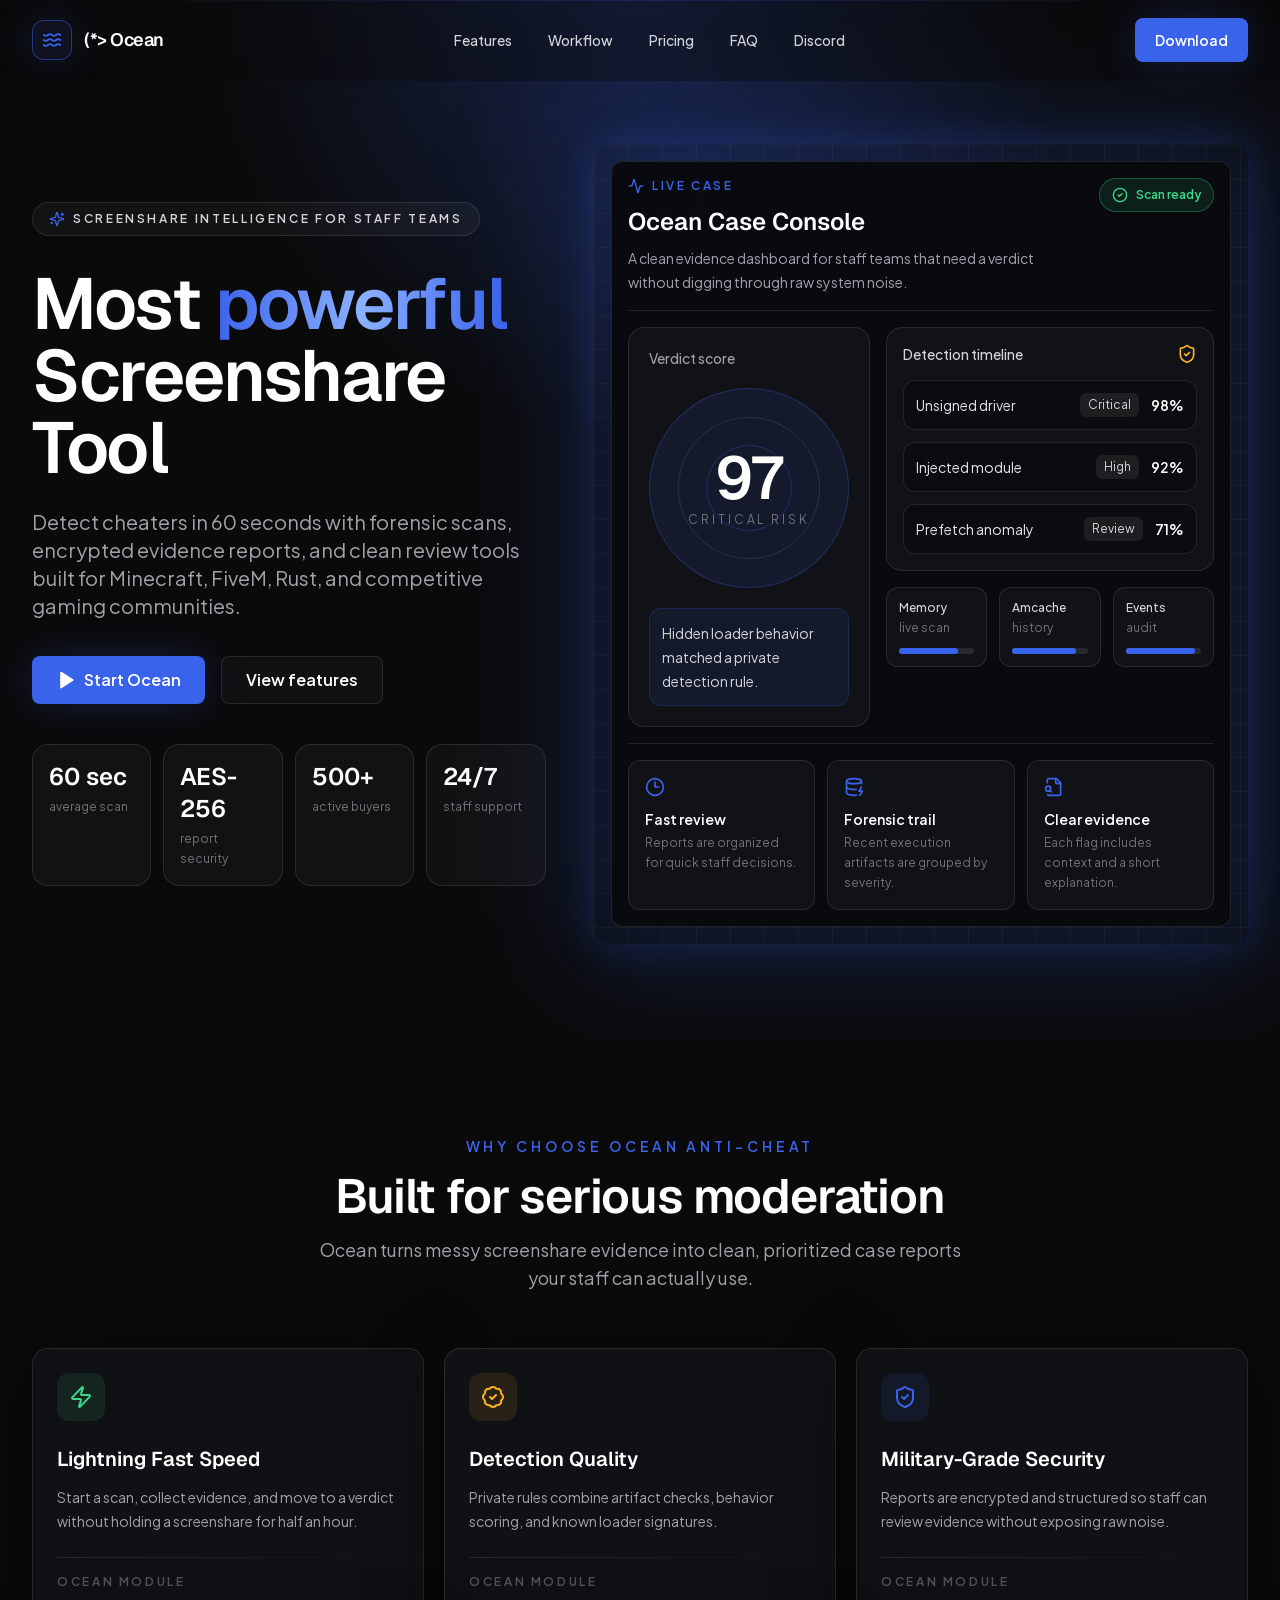
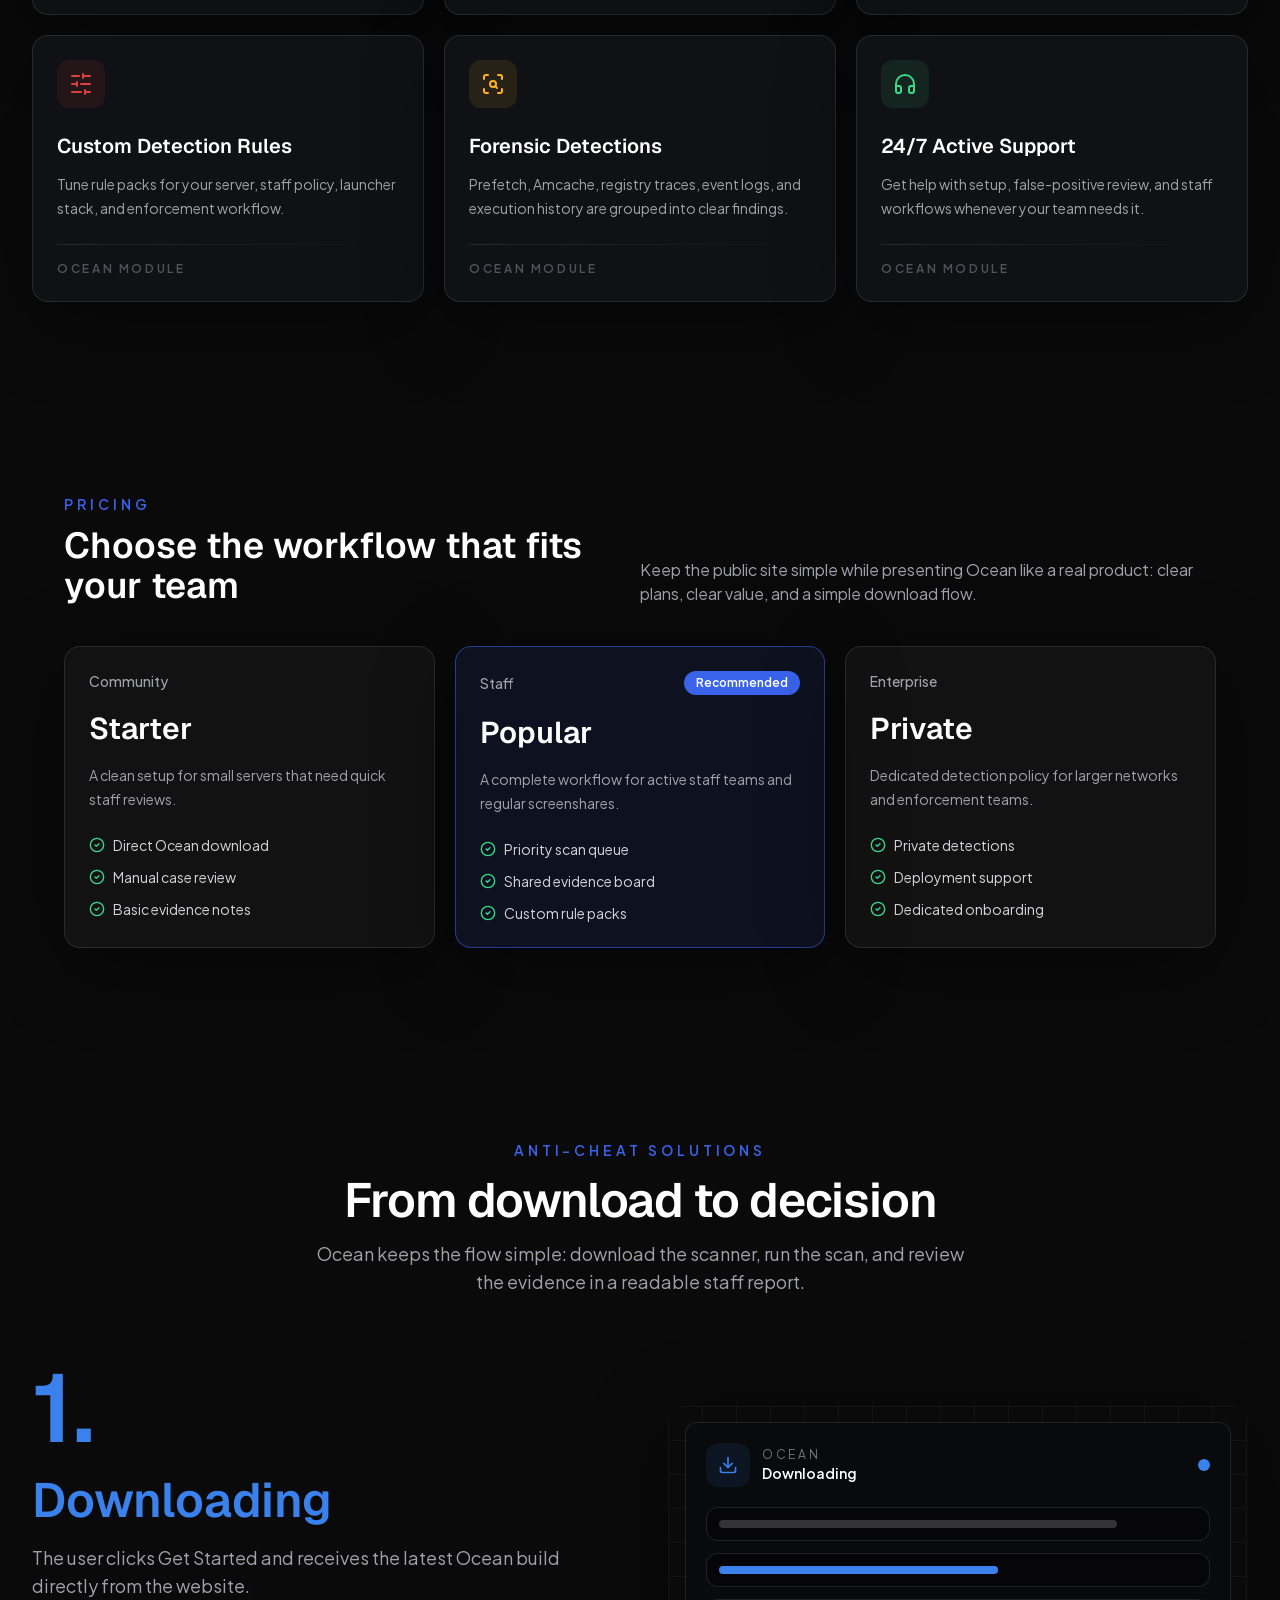
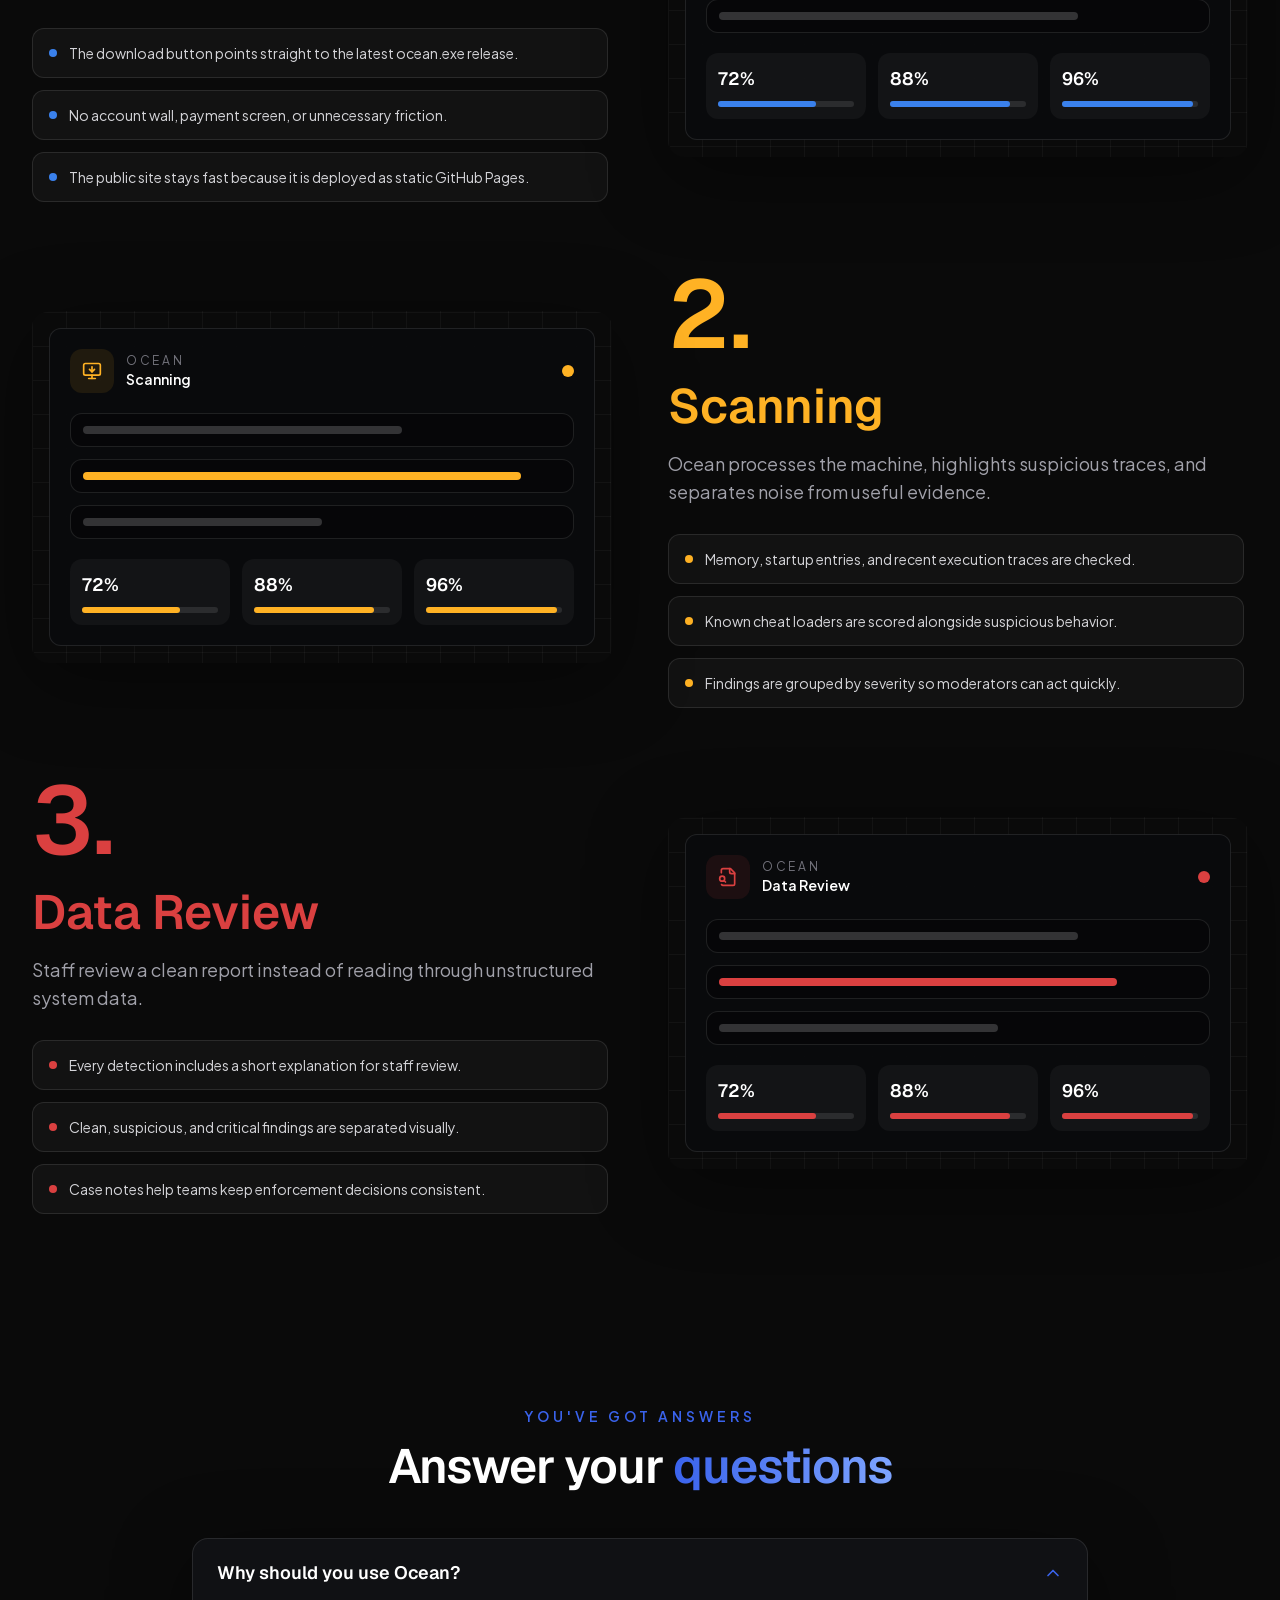
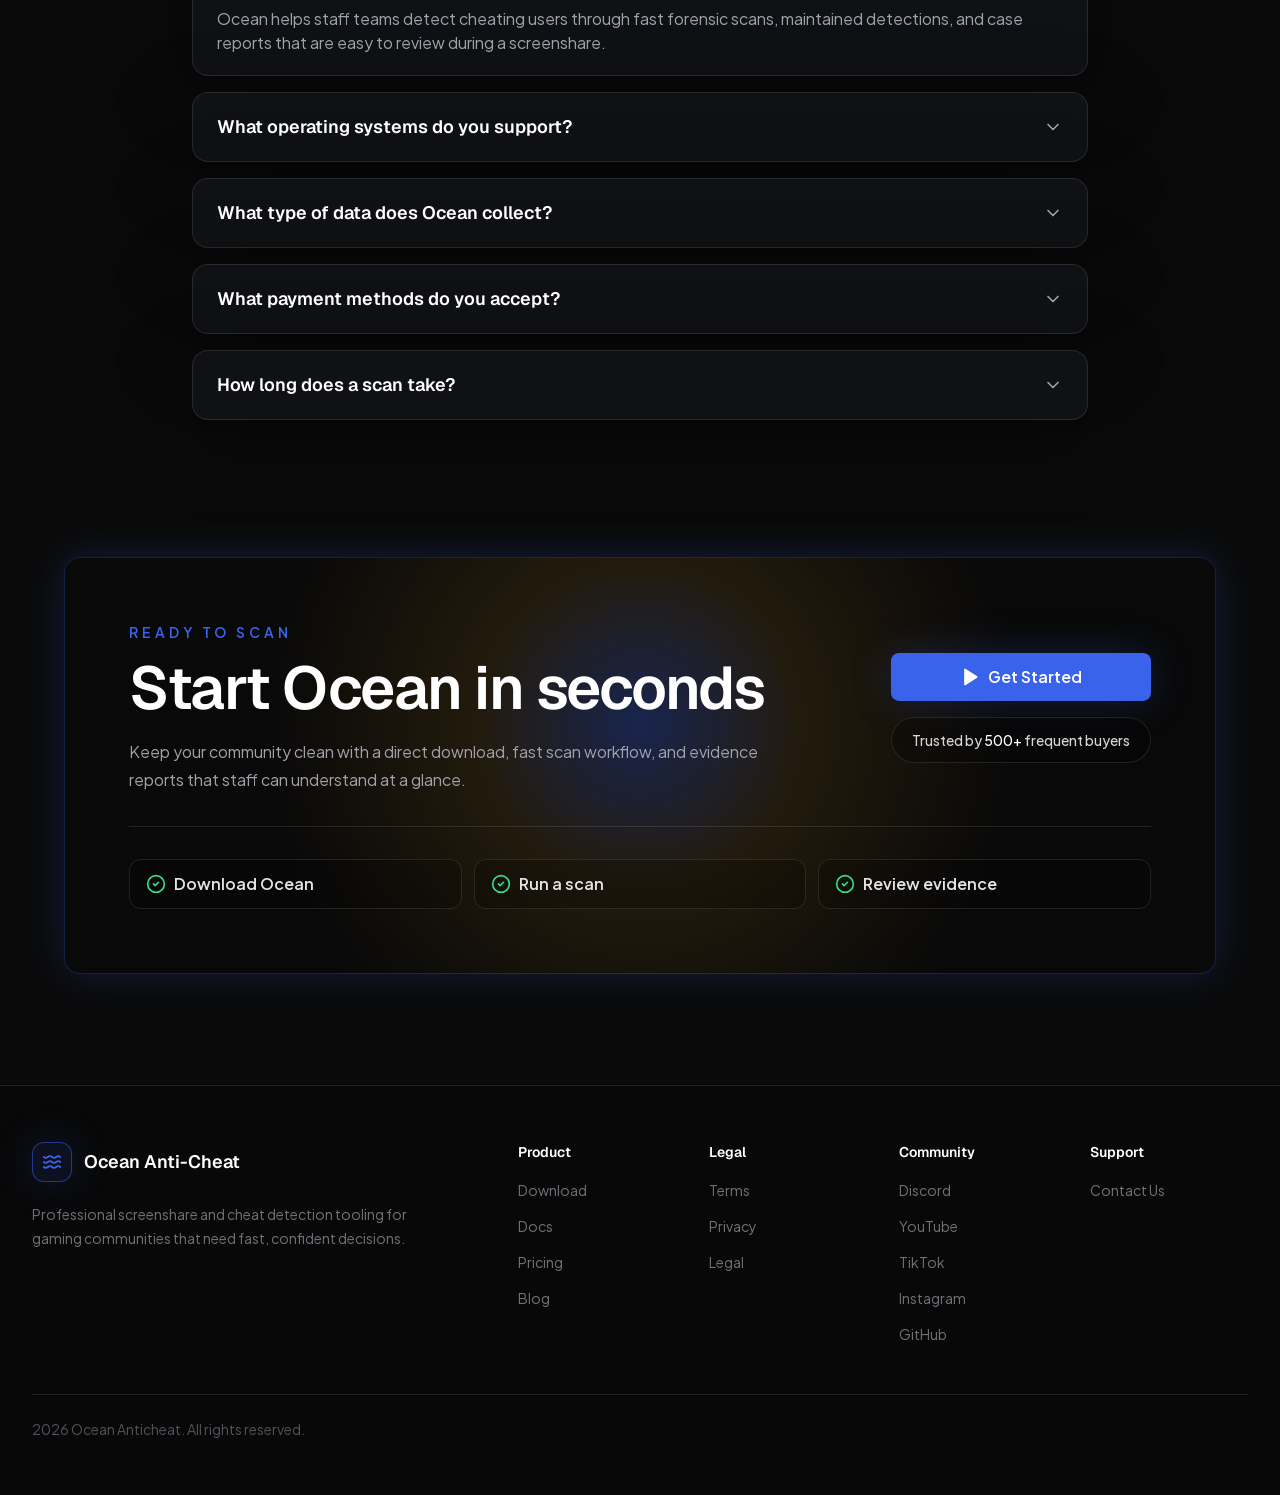
==== commit b22562a8: "Switch download to ocean.exe" ====
--- a/index.html
+++ b/index.html
@@ -1 +1 @@
-<!DOCTYPE html><html lang="en" class="dark"><head><meta charSet="utf-8"/><meta name="viewport" content="width=device-width, initial-scale=1"/><link rel="stylesheet" href="/_next/static/css/8ec8b4129f14a898.css" data-precedence="next"/><link rel="preload" as="script" fetchPriority="low" href="/_next/static/chunks/webpack-035fccb7e551023b.js"/><script src="/_next/static/chunks/fd9d1056-6402681317ea8432.js" async=""></script><script src="/_next/static/chunks/117-a89475952f363e90.js" async=""></script><script src="/_next/static/chunks/main-app-08cf2711f5b0269d.js" async=""></script><script src="/_next/static/chunks/823-204b0bc221b9a82a.js" async=""></script><script src="/_next/static/chunks/137-4182035b38e72492.js" async=""></script><script src="/_next/static/chunks/60-71c578c9f80166f6.js" async=""></script><script src="/_next/static/chunks/911-de5665fa7ba0252a.js" async=""></script><script src="/_next/static/chunks/app/page-e2bcd76798cd1881.js" async=""></script><script src="/_next/static/chunks/app/layout-7fab706f18cfef18.js" async=""></script><title>Ocean Anti-Cheat | Most powerful Screenshare Tool</title><meta name="description" content="Detect cheaters in 60 seconds with advanced forensic analysis, encrypted scan reports, and custom detection rules for gaming communities."/><link rel="manifest" href="/manifest.json" crossorigin="use-credentials"/><meta name="robots" content="noindex, nofollow, nocache"/><meta name="googlebot" content="noindex, nofollow, noimageindex"/><meta property="og:title" content="Ocean Anti-Cheat | Most powerful Screenshare Tool"/><meta property="og:description" content="Detect cheaters in 60 seconds with advanced forensic analysis."/><meta property="og:url" content="https://anticheat-ocean.github.io"/><meta property="og:site_name" content="Ocean Anti-Cheat"/><meta property="og:locale" content="en_US"/><meta property="og:image" content="https://anticheat-ocean.github.io/og-image.svg"/><meta property="og:image:width" content="1200"/><meta property="og:image:height" content="630"/><meta property="og:image:alt" content="Ocean Anti-Cheat dashboard preview"/><meta property="og:type" content="website"/><meta name="twitter:card" content="summary_large_image"/><meta name="twitter:title" content="Ocean Anti-Cheat"/><meta name="twitter:description" content="Detect cheaters in 60 seconds with advanced forensic analysis."/><meta name="twitter:image" content="https://anticheat-ocean.github.io/og-image.svg"/><link rel="icon" href="/ocean-icon.svg"/><link rel="apple-touch-icon" href="/ocean-icon.svg"/><script src="/_next/static/chunks/polyfills-42372ed130431b0a.js" noModule=""></script></head><body class="__variable_6a830d __variable_646807 bg-background font-body antialiased"><script type="application/ld+json">{"@context":"https://schema.org","@type":"SoftwareApplication","name":"Ocean Anti-Cheat","applicationCategory":"SecurityApplication","operatingSystem":"Windows, Linux","description":"Professional screenshare and cheat detection software for gaming communities.","offers":{"@type":"Offer","price":"0","priceCurrency":"USD"},"aggregateRating":{"@type":"AggregateRating","ratingValue":"4.9","ratingCount":"500"}}</script><header class="fixed left-0 right-0 top-0 z-50 border-b transition-all duration-300 border-transparent bg-background/40 backdrop-blur-md"><nav class="mx-auto flex h-20 max-w-7xl items-center justify-between px-6 sm:px-8"><a class="group flex items-center gap-3 font-heading text-lg font-semibold text-white" aria-label="Ocean Anti-Cheat home" href="/"><span class="flex h-10 w-10 items-center justify-center rounded-xl border border-ocean-blue/50 bg-ocean-blue/10 text-ocean-blue shadow-glow"><svg xmlns="http://www.w3.org/2000/svg" width="24" height="24" viewBox="0 0 24 24" fill="none" stroke="currentColor" stroke-width="2" stroke-linecap="round" stroke-linejoin="round" class="lucide lucide-waves h-5 w-5" aria-hidden="true"><path d="M2 6c.6.5 1.2 1 2.5 1C7 7 7 5 9.5 5c2.6 0 2.4 2 5 2 2.5 0 2.5-2 5-2 1.3 0 1.9.5 2.5 1"></path><path d="M2 12c.6.5 1.2 1 2.5 1 2.5 0 2.5-2 5-2 2.6 0 2.4 2 5 2 2.5 0 2.5-2 5-2 1.3 0 1.9.5 2.5 1"></path><path d="M2 18c.6.5 1.2 1 2.5 1 2.5 0 2.5-2 5-2 2.6 0 2.4 2 5 2 2.5 0 2.5-2 5-2 1.3 0 1.9.5 2.5 1"></path></svg></span><span class="tracking-tight">(*&gt; Ocean</span></a><div class="hidden items-center gap-1 lg:flex"><a class="rounded-lg px-4 py-2 text-sm font-medium text-zinc-300 hover:bg-white/[0.06] hover:text-white" href="/#features">Features</a><a class="rounded-lg px-4 py-2 text-sm font-medium text-zinc-300 hover:bg-white/[0.06] hover:text-white" href="/#how-it-works">Workflow</a><a class="rounded-lg px-4 py-2 text-sm font-medium text-zinc-300 hover:bg-white/[0.06] hover:text-white" href="/#pricing">Pricing</a><a class="rounded-lg px-4 py-2 text-sm font-medium text-zinc-300 hover:bg-white/[0.06] hover:text-white" href="/#faq">FAQ</a><a target="_blank" rel="noreferrer" class="rounded-lg px-4 py-2 text-sm font-medium text-zinc-300 hover:bg-white/[0.06] hover:text-white" href="https://discord.anticheat.ac">Discord</a></div><div class="hidden items-center gap-3 lg:flex"><a class="inline-flex items-center justify-center gap-2 whitespace-nowrap rounded-lg text-sm font-semibold ring-offset-background transition-all duration-300 ease-out focus-visible:outline-none focus-visible:ring-2 focus-visible:ring-ocean-blue focus-visible:ring-offset-2 disabled:pointer-events-none disabled:opacity-50 bg-ocean-blue text-white shadow-glow hover:scale-[1.02] hover:bg-[#4b73ff] h-11 px-5 py-2" href="/download">Download</a></div><button type="button" class="sr-focus flex h-10 w-10 items-center justify-center rounded-lg border border-white/10 bg-white/[0.04] text-white lg:hidden" aria-label="Toggle menu" aria-expanded="false"><svg xmlns="http://www.w3.org/2000/svg" width="24" height="24" viewBox="0 0 24 24" fill="none" stroke="currentColor" stroke-width="2" stroke-linecap="round" stroke-linejoin="round" class="lucide lucide-menu h-5 w-5"><line x1="4" x2="20" y1="12" y2="12"></line><line x1="4" x2="20" y1="6" y2="6"></line><line x1="4" x2="20" y1="18" y2="18"></line></svg></button></nav><div class="grid border-t border-white/10 bg-background/95 px-6 shadow-glow-soft backdrop-blur-xl transition-[grid-template-rows] duration-300 lg:hidden grid-rows-[0fr]"><div class="overflow-hidden"><div class="mx-auto flex max-w-7xl flex-col gap-2 py-5"><a class="rounded-lg px-3 py-3 text-sm font-medium text-zinc-300 hover:bg-white/[0.06] hover:text-white" href="/#features">Features</a><a class="rounded-lg px-3 py-3 text-sm font-medium text-zinc-300 hover:bg-white/[0.06] hover:text-white" href="/#how-it-works">Workflow</a><a class="rounded-lg px-3 py-3 text-sm font-medium text-zinc-300 hover:bg-white/[0.06] hover:text-white" href="/#pricing">Pricing</a><a class="rounded-lg px-3 py-3 text-sm font-medium text-zinc-300 hover:bg-white/[0.06] hover:text-white" href="/#faq">FAQ</a><a target="_blank" rel="noreferrer" class="rounded-lg px-3 py-3 text-sm font-medium text-zinc-300 hover:bg-white/[0.06] hover:text-white" href="https://discord.anticheat.ac">Discord</a><div class="mt-3"><a class="inline-flex items-center justify-center gap-2 whitespace-nowrap rounded-lg text-sm font-semibold ring-offset-background transition-all duration-300 ease-out focus-visible:outline-none focus-visible:ring-2 focus-visible:ring-ocean-blue focus-visible:ring-offset-2 disabled:pointer-events-none disabled:opacity-50 bg-ocean-blue text-white shadow-glow hover:scale-[1.02] hover:bg-[#4b73ff] h-11 px-5 py-2" href="/download">Download</a></div></div></div></div></header><main><section class="relative overflow-hidden bg-hero-radial px-6 pb-24 pt-32 sm:px-8 lg:pt-36"><div class="absolute inset-x-0 top-0 h-px bg-gradient-to-r from-transparent via-ocean-blue/70 to-transparent"></div><div class="mx-auto grid max-w-7xl items-center gap-12 lg:grid-cols-[0.88fr_1.12fr]"><div><div class="inline-flex items-center gap-2 rounded-full border border-white/10 bg-white/[0.04] px-4 py-2 text-xs font-semibold uppercase tracking-[0.22em] text-zinc-300" style="opacity:0;transform:translateY(16px)"><svg xmlns="http://www.w3.org/2000/svg" width="24" height="24" viewBox="0 0 24 24" fill="none" stroke="currentColor" stroke-width="2" stroke-linecap="round" stroke-linejoin="round" class="lucide lucide-sparkles h-4 w-4 text-ocean-blue"><path d="M9.937 15.5A2 2 0 0 0 8.5 14.063l-6.135-1.582a.5.5 0 0 1 0-.962L8.5 9.936A2 2 0 0 0 9.937 8.5l1.582-6.135a.5.5 0 0 1 .963 0L14.063 8.5A2 2 0 0 0 15.5 9.937l6.135 1.581a.5.5 0 0 1 0 .964L15.5 14.063a2 2 0 0 0-1.437 1.437l-1.582 6.135a.5.5 0 0 1-.963 0z"></path><path d="M20 3v4"></path><path d="M22 5h-4"></path><path d="M4 17v2"></path><path d="M5 18H3"></path></svg>Screenshare intelligence for staff teams</div><h1 class="mt-8 max-w-4xl font-heading text-5xl font-semibold tracking-tight text-white sm:text-6xl lg:text-7xl"><span class="inline-block" style="opacity:0;filter:blur(8px);transform:translateY(28px)">Most</span> <span class="inline-block bg-gradient-to-r from-ocean-blue via-[#8ab0ff] to-ocean-blue bg-clip-text text-transparent" style="opacity:0;filter:blur(8px);transform:translateY(28px)">powerful</span> <span class="inline-block" style="opacity:0;filter:blur(8px);transform:translateY(28px)">Screenshare Tool</span></h1><p class="mt-6 max-w-2xl text-base leading-8 text-zinc-400 sm:text-xl" style="opacity:0;transform:translateY(18px)">Detect cheaters in 60 seconds with forensic scans, encrypted evidence reports, and clean review tools built for Minecraft, FiveM, Rust, and competitive gaming communities.</p><div class="mt-9 flex flex-col gap-4 sm:flex-row" style="opacity:0;transform:translateY(18px)"><a class="inline-flex items-center justify-center gap-2 whitespace-nowrap rounded-lg font-semibold ring-offset-background transition-all duration-300 ease-out focus-visible:outline-none focus-visible:ring-2 focus-visible:ring-ocean-blue focus-visible:ring-offset-2 disabled:pointer-events-none disabled:opacity-50 bg-ocean-blue text-white shadow-glow hover:scale-[1.02] hover:bg-[#4b73ff] h-12 px-6 text-base" href="/download"><svg xmlns="http://www.w3.org/2000/svg" width="24" height="24" viewBox="0 0 24 24" fill="none" stroke="currentColor" stroke-width="2" stroke-linecap="round" stroke-linejoin="round" class="lucide lucide-play h-5 w-5 fill-current"><polygon points="6 3 20 12 6 21 6 3"></polygon></svg>Start Ocean</a><a class="inline-flex items-center justify-center gap-2 whitespace-nowrap rounded-lg font-semibold ring-offset-background transition-all duration-300 ease-out focus-visible:outline-none focus-visible:ring-2 focus-visible:ring-ocean-blue focus-visible:ring-offset-2 disabled:pointer-events-none disabled:opacity-50 border border-white/10 bg-white/[0.03] text-white hover:scale-[1.02] hover:border-ocean-blue/70 hover:bg-ocean-blue/10 h-12 px-6 text-base" href="/#features">View features</a></div><div class="mt-10 grid max-w-2xl grid-cols-2 gap-3 sm:grid-cols-4" style="opacity:0;transform:translateY(18px)"><div class="rounded-2xl border border-white/10 bg-white/[0.035] p-4"><p class="font-heading text-2xl font-semibold text-white">60 sec</p><p class="mt-1 text-xs leading-5 text-zinc-500">average scan</p></div><div class="rounded-2xl border border-white/10 bg-white/[0.035] p-4"><p class="font-heading text-2xl font-semibold text-white">AES-256</p><p class="mt-1 text-xs leading-5 text-zinc-500">report security</p></div><div class="rounded-2xl border border-white/10 bg-white/[0.035] p-4"><p class="font-heading text-2xl font-semibold text-white">500+</p><p class="mt-1 text-xs leading-5 text-zinc-500">active buyers</p></div><div class="rounded-2xl border border-white/10 bg-white/[0.035] p-4"><p class="font-heading text-2xl font-semibold text-white">24/7</p><p class="mt-1 text-xs leading-5 text-zinc-500">staff support</p></div></div></div><div class="relative" aria-label="Ocean dashboard preview" style="opacity:0;transform:translateX(28px) scale(0.98)"><div class="absolute -inset-6 rounded-[2rem] bg-ocean-blue/20 blur-3xl"></div><div class="gradient-border dashboard-grid relative overflow-hidden rounded-2xl p-4 shadow-glow"><div class="rounded-xl border border-white/10 bg-[#090a0d]/95 p-4 backdrop-blur"><div class="flex items-start justify-between gap-4 border-b border-white/10 pb-4"><div><div class="flex items-center gap-2 text-xs font-semibold uppercase tracking-[0.22em] text-ocean-blue"><svg xmlns="http://www.w3.org/2000/svg" width="24" height="24" viewBox="0 0 24 24" fill="none" stroke="currentColor" stroke-width="2" stroke-linecap="round" stroke-linejoin="round" class="lucide lucide-activity h-4 w-4"><path d="M22 12h-2.48a2 2 0 0 0-1.93 1.46l-2.35 8.36a.25.25 0 0 1-.48 0L9.24 2.18a.25.25 0 0 0-.48 0l-2.35 8.36A2 2 0 0 1 4.49 12H2"></path></svg>Live case</div><h3 class="mt-3 font-heading text-2xl font-semibold text-white">Ocean Case Console</h3><p class="mt-2 max-w-md text-sm leading-6 text-zinc-400">A clean evidence dashboard for staff teams that need a verdict without digging through raw system noise.</p></div><div class="hidden rounded-full border border-ocean-green/30 bg-ocean-green/10 px-3 py-2 text-xs font-semibold text-ocean-green sm:flex"><svg xmlns="http://www.w3.org/2000/svg" width="24" height="24" viewBox="0 0 24 24" fill="none" stroke="currentColor" stroke-width="2" stroke-linecap="round" stroke-linejoin="round" class="lucide lucide-circle-check mr-2 h-4 w-4"><circle cx="12" cy="12" r="10"></circle><path d="m9 12 2 2 4-4"></path></svg>Scan ready</div></div><div class="grid gap-4 py-4 lg:grid-cols-[0.85fr_1.15fr]"><div class="rounded-2xl border border-white/10 bg-white/[0.035] p-5"><p class="text-sm font-medium text-zinc-400">Verdict score</p><div class="relative mx-auto mt-5 flex aspect-square max-w-56 items-center justify-center rounded-full border border-ocean-blue/30 bg-ocean-blue/10"><div class="absolute inset-7 rounded-full border border-white/10"></div><div class="absolute inset-14 rounded-full border border-ocean-blue/30"></div><div class="z-10 text-center"><p class="font-heading text-6xl font-semibold text-white">97</p><p class="mt-1 text-xs uppercase tracking-[0.24em] text-zinc-500">critical risk</p></div></div><div class="mt-5 rounded-xl border border-ocean-blue/20 bg-ocean-blue/10 p-3 text-sm leading-6 text-zinc-300">Hidden loader behavior matched a private detection rule.</div></div><div class="space-y-4"><div class="rounded-2xl border border-white/10 bg-white/[0.035] p-4"><div class="mb-4 flex items-center justify-between"><span class="text-sm font-medium text-zinc-300">Detection timeline</span><svg xmlns="http://www.w3.org/2000/svg" width="24" height="24" viewBox="0 0 24 24" fill="none" stroke="currentColor" stroke-width="2" stroke-linecap="round" stroke-linejoin="round" class="lucide lucide-shield-check h-5 w-5 text-ocean-yellow"><path d="M20 13c0 5-3.5 7.5-7.66 8.95a1 1 0 0 1-.67-.01C7.5 20.5 4 18 4 13V6a1 1 0 0 1 1-1c2 0 4.5-1.2 6.24-2.72a1.17 1.17 0 0 1 1.52 0C14.51 3.81 17 5 19 5a1 1 0 0 1 1 1z"></path><path d="m9 12 2 2 4-4"></path></svg></div><div class="space-y-3"><div class="grid grid-cols-[1fr_auto_auto] items-center gap-3 rounded-xl border border-white/10 bg-black/30 px-3 py-3 text-sm"><span class="min-w-0 truncate text-zinc-200">Unsigned driver</span><span class="rounded-md bg-white/[0.08] px-2 py-1 text-xs text-zinc-300">Critical</span><span class="font-semibold text-white">98%</span></div><div class="grid grid-cols-[1fr_auto_auto] items-center gap-3 rounded-xl border border-white/10 bg-black/30 px-3 py-3 text-sm"><span class="min-w-0 truncate text-zinc-200">Injected module</span><span class="rounded-md bg-white/[0.08] px-2 py-1 text-xs text-zinc-300">High</span><span class="font-semibold text-white">92%</span></div><div class="grid grid-cols-[1fr_auto_auto] items-center gap-3 rounded-xl border border-white/10 bg-black/30 px-3 py-3 text-sm"><span class="min-w-0 truncate text-zinc-200">Prefetch anomaly</span><span class="rounded-md bg-white/[0.08] px-2 py-1 text-xs text-zinc-300">Review</span><span class="font-semibold text-white">71%</span></div></div></div><div class="grid gap-3 sm:grid-cols-3"><div class="rounded-xl border border-white/10 bg-white/[0.035] p-3"><p class="text-xs font-medium text-zinc-300">Memory</p><p class="mt-1 text-xs text-zinc-500">live scan</p><div class="mt-3 h-1.5 rounded-full bg-white/10"><div class="h-full rounded-full bg-ocean-blue" style="width:78%"></div></div></div><div class="rounded-xl border border-white/10 bg-white/[0.035] p-3"><p class="text-xs font-medium text-zinc-300">Amcache</p><p class="mt-1 text-xs text-zinc-500">history</p><div class="mt-3 h-1.5 rounded-full bg-white/10"><div class="h-full rounded-full bg-ocean-blue" style="width:85%"></div></div></div><div class="rounded-xl border border-white/10 bg-white/[0.035] p-3"><p class="text-xs font-medium text-zinc-300">Events</p><p class="mt-1 text-xs text-zinc-500">audit</p><div class="mt-3 h-1.5 rounded-full bg-white/10"><div class="h-full rounded-full bg-ocean-blue" style="width:92%"></div></div></div></div></div></div><div class="grid gap-3 border-t border-white/10 pt-4 sm:grid-cols-3"><div class="rounded-xl border border-white/10 bg-white/[0.035] p-4"><svg xmlns="http://www.w3.org/2000/svg" width="24" height="24" viewBox="0 0 24 24" fill="none" stroke="currentColor" stroke-width="2" stroke-linecap="round" stroke-linejoin="round" class="lucide lucide-clock3 h-5 w-5 text-ocean-blue"><circle cx="12" cy="12" r="10"></circle><polyline points="12 6 12 12 16.5 12"></polyline></svg><p class="mt-3 text-sm font-semibold text-white">Fast review</p><p class="mt-1 text-xs leading-5 text-zinc-500">Reports are organized for quick staff decisions.</p></div><div class="rounded-xl border border-white/10 bg-white/[0.035] p-4"><svg xmlns="http://www.w3.org/2000/svg" width="24" height="24" viewBox="0 0 24 24" fill="none" stroke="currentColor" stroke-width="2" stroke-linecap="round" stroke-linejoin="round" class="lucide lucide-database-zap h-5 w-5 text-ocean-blue"><ellipse cx="12" cy="5" rx="9" ry="3"></ellipse><path d="M3 5V19A9 3 0 0 0 15 21.84"></path><path d="M21 5V8"></path><path d="M21 12L18 17H22L19 22"></path><path d="M3 12A9 3 0 0 0 14.59 14.87"></path></svg><p class="mt-3 text-sm font-semibold text-white">Forensic trail</p><p class="mt-1 text-xs leading-5 text-zinc-500">Recent execution artifacts are grouped by severity.</p></div><div class="rounded-xl border border-white/10 bg-white/[0.035] p-4"><svg xmlns="http://www.w3.org/2000/svg" width="24" height="24" viewBox="0 0 24 24" fill="none" stroke="currentColor" stroke-width="2" stroke-linecap="round" stroke-linejoin="round" class="lucide lucide-file-search h-5 w-5 text-ocean-blue"><path d="M14 2v4a2 2 0 0 0 2 2h4"></path><path d="M4.268 21a2 2 0 0 0 1.727 1H18a2 2 0 0 0 2-2V7l-5-5H6a2 2 0 0 0-2 2v3"></path><path d="m9 18-1.5-1.5"></path><circle cx="5" cy="14" r="3"></circle></svg><p class="mt-3 text-sm font-semibold text-white">Clear evidence</p><p class="mt-1 text-xs leading-5 text-zinc-500">Each flag includes context and a short explanation.</p></div></div></div></div></div></div></section><section id="features" class="px-6 py-24 sm:px-8"><div class="mx-auto max-w-7xl"><div class="mx-auto max-w-2xl text-center" style="opacity:0;transform:translateY(24px)"><p class="text-sm font-semibold uppercase tracking-[0.28em] text-ocean-blue">Why Choose Ocean Anti-Cheat</p><h2 class="mt-4 font-heading text-4xl font-semibold tracking-tight text-white sm:text-5xl">Built for serious moderation</h2><p class="mt-4 text-base leading-7 text-zinc-400 sm:text-lg">Ocean turns messy screenshare evidence into clean, prioritized case reports your staff can actually use.</p></div><div class="mt-14 grid gap-5 sm:grid-cols-2 lg:grid-cols-3"><article class="group rounded-2xl border border-white/10 bg-card p-6 shadow-glow-soft hover:-translate-y-1 hover:border-ocean-blue/50 hover:shadow-glow" style="opacity:0;transform:translateY(28px)"><div class="mb-6 flex h-12 w-12 items-center justify-center rounded-xl bg-ocean-green/10 text-ocean-green"><svg xmlns="http://www.w3.org/2000/svg" width="24" height="24" viewBox="0 0 24 24" fill="none" stroke="currentColor" stroke-width="2" stroke-linecap="round" stroke-linejoin="round" class="lucide lucide-zap h-6 w-6" aria-hidden="true"><path d="M4 14a1 1 0 0 1-.78-1.63l9.9-10.2a.5.5 0 0 1 .86.46l-1.92 6.02A1 1 0 0 0 13 10h7a1 1 0 0 1 .78 1.63l-9.9 10.2a.5.5 0 0 1-.86-.46l1.92-6.02A1 1 0 0 0 11 14z"></path></svg></div><h3 class="font-heading text-xl font-semibold text-white">Lightning Fast Speed</h3><p class="mt-3 text-sm leading-6 text-zinc-400">Start a scan, collect evidence, and move to a verdict without holding a screenshare for half an hour.</p><div class="mt-6 h-px bg-gradient-to-r from-white/10 via-white/5 to-transparent"></div><p class="mt-4 text-xs font-semibold uppercase tracking-[0.22em] text-zinc-600">Ocean module</p></article><article class="group rounded-2xl border border-white/10 bg-card p-6 shadow-glow-soft hover:-translate-y-1 hover:border-ocean-blue/50 hover:shadow-glow" style="opacity:0;transform:translateY(28px)"><div class="mb-6 flex h-12 w-12 items-center justify-center rounded-xl bg-ocean-yellow/10 text-ocean-yellow"><svg xmlns="http://www.w3.org/2000/svg" width="24" height="24" viewBox="0 0 24 24" fill="none" stroke="currentColor" stroke-width="2" stroke-linecap="round" stroke-linejoin="round" class="lucide lucide-badge-check h-6 w-6" aria-hidden="true"><path d="M3.85 8.62a4 4 0 0 1 4.78-4.77 4 4 0 0 1 6.74 0 4 4 0 0 1 4.78 4.78 4 4 0 0 1 0 6.74 4 4 0 0 1-4.77 4.78 4 4 0 0 1-6.75 0 4 4 0 0 1-4.78-4.77 4 4 0 0 1 0-6.76Z"></path><path d="m9 12 2 2 4-4"></path></svg></div><h3 class="font-heading text-xl font-semibold text-white">Detection Quality</h3><p class="mt-3 text-sm leading-6 text-zinc-400">Private rules combine artifact checks, behavior scoring, and known loader signatures.</p><div class="mt-6 h-px bg-gradient-to-r from-white/10 via-white/5 to-transparent"></div><p class="mt-4 text-xs font-semibold uppercase tracking-[0.22em] text-zinc-600">Ocean module</p></article><article class="group rounded-2xl border border-white/10 bg-card p-6 shadow-glow-soft hover:-translate-y-1 hover:border-ocean-blue/50 hover:shadow-glow" style="opacity:0;transform:translateY(28px)"><div class="mb-6 flex h-12 w-12 items-center justify-center rounded-xl bg-ocean-blue/10 text-ocean-blue"><svg xmlns="http://www.w3.org/2000/svg" width="24" height="24" viewBox="0 0 24 24" fill="none" stroke="currentColor" stroke-width="2" stroke-linecap="round" stroke-linejoin="round" class="lucide lucide-shield-check h-6 w-6" aria-hidden="true"><path d="M20 13c0 5-3.5 7.5-7.66 8.95a1 1 0 0 1-.67-.01C7.5 20.5 4 18 4 13V6a1 1 0 0 1 1-1c2 0 4.5-1.2 6.24-2.72a1.17 1.17 0 0 1 1.52 0C14.51 3.81 17 5 19 5a1 1 0 0 1 1 1z"></path><path d="m9 12 2 2 4-4"></path></svg></div><h3 class="font-heading text-xl font-semibold text-white">Military-Grade Security</h3><p class="mt-3 text-sm leading-6 text-zinc-400">Reports are encrypted and structured so staff can review evidence without exposing raw noise.</p><div class="mt-6 h-px bg-gradient-to-r from-white/10 via-white/5 to-transparent"></div><p class="mt-4 text-xs font-semibold uppercase tracking-[0.22em] text-zinc-600">Ocean module</p></article><article class="group rounded-2xl border border-white/10 bg-card p-6 shadow-glow-soft hover:-translate-y-1 hover:border-ocean-blue/50 hover:shadow-glow" style="opacity:0;transform:translateY(28px)"><div class="mb-6 flex h-12 w-12 items-center justify-center rounded-xl bg-ocean-red/10 text-ocean-red"><svg xmlns="http://www.w3.org/2000/svg" width="24" height="24" viewBox="0 0 24 24" fill="none" stroke="currentColor" stroke-width="2" stroke-linecap="round" stroke-linejoin="round" class="lucide lucide-sliders-horizontal h-6 w-6" aria-hidden="true"><line x1="21" x2="14" y1="4" y2="4"></line><line x1="10" x2="3" y1="4" y2="4"></line><line x1="21" x2="12" y1="12" y2="12"></line><line x1="8" x2="3" y1="12" y2="12"></line><line x1="21" x2="16" y1="20" y2="20"></line><line x1="12" x2="3" y1="20" y2="20"></line><line x1="14" x2="14" y1="2" y2="6"></line><line x1="8" x2="8" y1="10" y2="14"></line><line x1="16" x2="16" y1="18" y2="22"></line></svg></div><h3 class="font-heading text-xl font-semibold text-white">Custom Detection Rules</h3><p class="mt-3 text-sm leading-6 text-zinc-400">Tune rule packs for your server, staff policy, launcher stack, and enforcement workflow.</p><div class="mt-6 h-px bg-gradient-to-r from-white/10 via-white/5 to-transparent"></div><p class="mt-4 text-xs font-semibold uppercase tracking-[0.22em] text-zinc-600">Ocean module</p></article><article class="group rounded-2xl border border-white/10 bg-card p-6 shadow-glow-soft hover:-translate-y-1 hover:border-ocean-blue/50 hover:shadow-glow" style="opacity:0;transform:translateY(28px)"><div class="mb-6 flex h-12 w-12 items-center justify-center rounded-xl bg-ocean-yellow/10 text-ocean-yellow"><svg xmlns="http://www.w3.org/2000/svg" width="24" height="24" viewBox="0 0 24 24" fill="none" stroke="currentColor" stroke-width="2" stroke-linecap="round" stroke-linejoin="round" class="lucide lucide-scan-search h-6 w-6" aria-hidden="true"><path d="M3 7V5a2 2 0 0 1 2-2h2"></path><path d="M17 3h2a2 2 0 0 1 2 2v2"></path><path d="M21 17v2a2 2 0 0 1-2 2h-2"></path><path d="M7 21H5a2 2 0 0 1-2-2v-2"></path><circle cx="12" cy="12" r="3"></circle><path d="m16 16-1.9-1.9"></path></svg></div><h3 class="font-heading text-xl font-semibold text-white">Forensic Detections</h3><p class="mt-3 text-sm leading-6 text-zinc-400">Prefetch, Amcache, registry traces, event logs, and execution history are grouped into clear findings.</p><div class="mt-6 h-px bg-gradient-to-r from-white/10 via-white/5 to-transparent"></div><p class="mt-4 text-xs font-semibold uppercase tracking-[0.22em] text-zinc-600">Ocean module</p></article><article class="group rounded-2xl border border-white/10 bg-card p-6 shadow-glow-soft hover:-translate-y-1 hover:border-ocean-blue/50 hover:shadow-glow" style="opacity:0;transform:translateY(28px)"><div class="mb-6 flex h-12 w-12 items-center justify-center rounded-xl bg-ocean-green/10 text-ocean-green"><svg xmlns="http://www.w3.org/2000/svg" width="24" height="24" viewBox="0 0 24 24" fill="none" stroke="currentColor" stroke-width="2" stroke-linecap="round" stroke-linejoin="round" class="lucide lucide-headphones h-6 w-6" aria-hidden="true"><path d="M3 14h3a2 2 0 0 1 2 2v3a2 2 0 0 1-2 2H5a2 2 0 0 1-2-2v-7a9 9 0 0 1 18 0v7a2 2 0 0 1-2 2h-1a2 2 0 0 1-2-2v-3a2 2 0 0 1 2-2h3"></path></svg></div><h3 class="font-heading text-xl font-semibold text-white">24/7 Active Support</h3><p class="mt-3 text-sm leading-6 text-zinc-400">Get help with setup, false-positive review, and staff workflows whenever your team needs it.</p><div class="mt-6 h-px bg-gradient-to-r from-white/10 via-white/5 to-transparent"></div><p class="mt-4 text-xs font-semibold uppercase tracking-[0.22em] text-zinc-600">Ocean module</p></article></div></div></section><section id="pricing" class="px-6 py-24 sm:px-8"><div class="mx-auto max-w-6xl"><div class="mb-10 flex flex-col gap-3 md:flex-row md:items-end md:justify-between"><div><p class="text-sm font-semibold uppercase tracking-[0.28em] text-ocean-blue">Pricing</p><h2 class="mt-3 font-heading text-3xl font-semibold text-white sm:text-4xl">Choose the workflow that fits your team</h2></div><p class="max-w-xl text-sm leading-6 text-zinc-400 sm:text-base">Keep the public site simple while presenting Ocean like a real product: clear plans, clear value, and a simple download flow.</p></div><div class="grid gap-5 md:grid-cols-3"><div class="rounded-2xl border p-6 shadow-glow-soft transition-all duration-300 hover:-translate-y-1 border-white/10 bg-white/[0.035]"><div class="flex items-center justify-between gap-3"><p class="text-sm font-medium text-zinc-400">Community</p></div><p class="mt-5 font-heading text-3xl font-semibold text-white">Starter</p><p class="mt-4 text-sm leading-6 text-zinc-400">A clean setup for small servers that need quick staff reviews.</p><ul class="mt-6 space-y-3"><li class="flex items-center gap-2 text-sm text-zinc-300"><svg xmlns="http://www.w3.org/2000/svg" width="24" height="24" viewBox="0 0 24 24" fill="none" stroke="currentColor" stroke-width="2" stroke-linecap="round" stroke-linejoin="round" class="lucide lucide-circle-check h-4 w-4 text-ocean-green"><circle cx="12" cy="12" r="10"></circle><path d="m9 12 2 2 4-4"></path></svg>Direct Ocean download</li><li class="flex items-center gap-2 text-sm text-zinc-300"><svg xmlns="http://www.w3.org/2000/svg" width="24" height="24" viewBox="0 0 24 24" fill="none" stroke="currentColor" stroke-width="2" stroke-linecap="round" stroke-linejoin="round" class="lucide lucide-circle-check h-4 w-4 text-ocean-green"><circle cx="12" cy="12" r="10"></circle><path d="m9 12 2 2 4-4"></path></svg>Manual case review</li><li class="flex items-center gap-2 text-sm text-zinc-300"><svg xmlns="http://www.w3.org/2000/svg" width="24" height="24" viewBox="0 0 24 24" fill="none" stroke="currentColor" stroke-width="2" stroke-linecap="round" stroke-linejoin="round" class="lucide lucide-circle-check h-4 w-4 text-ocean-green"><circle cx="12" cy="12" r="10"></circle><path d="m9 12 2 2 4-4"></path></svg>Basic evidence notes</li></ul></div><div class="rounded-2xl border p-6 shadow-glow-soft transition-all duration-300 hover:-translate-y-1 border-ocean-blue/55 bg-ocean-blue/10 shadow-glow"><div class="flex items-center justify-between gap-3"><p class="text-sm font-medium text-zinc-400">Staff</p><span class="rounded-full bg-ocean-blue px-3 py-1 text-xs font-semibold text-white">Recommended</span></div><p class="mt-5 font-heading text-3xl font-semibold text-white">Popular</p><p class="mt-4 text-sm leading-6 text-zinc-400">A complete workflow for active staff teams and regular screenshares.</p><ul class="mt-6 space-y-3"><li class="flex items-center gap-2 text-sm text-zinc-300"><svg xmlns="http://www.w3.org/2000/svg" width="24" height="24" viewBox="0 0 24 24" fill="none" stroke="currentColor" stroke-width="2" stroke-linecap="round" stroke-linejoin="round" class="lucide lucide-circle-check h-4 w-4 text-ocean-green"><circle cx="12" cy="12" r="10"></circle><path d="m9 12 2 2 4-4"></path></svg>Priority scan queue</li><li class="flex items-center gap-2 text-sm text-zinc-300"><svg xmlns="http://www.w3.org/2000/svg" width="24" height="24" viewBox="0 0 24 24" fill="none" stroke="currentColor" stroke-width="2" stroke-linecap="round" stroke-linejoin="round" class="lucide lucide-circle-check h-4 w-4 text-ocean-green"><circle cx="12" cy="12" r="10"></circle><path d="m9 12 2 2 4-4"></path></svg>Shared evidence board</li><li class="flex items-center gap-2 text-sm text-zinc-300"><svg xmlns="http://www.w3.org/2000/svg" width="24" height="24" viewBox="0 0 24 24" fill="none" stroke="currentColor" stroke-width="2" stroke-linecap="round" stroke-linejoin="round" class="lucide lucide-circle-check h-4 w-4 text-ocean-green"><circle cx="12" cy="12" r="10"></circle><path d="m9 12 2 2 4-4"></path></svg>Custom rule packs</li></ul></div><div class="rounded-2xl border p-6 shadow-glow-soft transition-all duration-300 hover:-translate-y-1 border-white/10 bg-white/[0.035]"><div class="flex items-center justify-between gap-3"><p class="text-sm font-medium text-zinc-400">Enterprise</p></div><p class="mt-5 font-heading text-3xl font-semibold text-white">Private</p><p class="mt-4 text-sm leading-6 text-zinc-400">Dedicated detection policy for larger networks and enforcement teams.</p><ul class="mt-6 space-y-3"><li class="flex items-center gap-2 text-sm text-zinc-300"><svg xmlns="http://www.w3.org/2000/svg" width="24" height="24" viewBox="0 0 24 24" fill="none" stroke="currentColor" stroke-width="2" stroke-linecap="round" stroke-linejoin="round" class="lucide lucide-circle-check h-4 w-4 text-ocean-green"><circle cx="12" cy="12" r="10"></circle><path d="m9 12 2 2 4-4"></path></svg>Private detections</li><li class="flex items-center gap-2 text-sm text-zinc-300"><svg xmlns="http://www.w3.org/2000/svg" width="24" height="24" viewBox="0 0 24 24" fill="none" stroke="currentColor" stroke-width="2" stroke-linecap="round" stroke-linejoin="round" class="lucide lucide-circle-check h-4 w-4 text-ocean-green"><circle cx="12" cy="12" r="10"></circle><path d="m9 12 2 2 4-4"></path></svg>Deployment support</li><li class="flex items-center gap-2 text-sm text-zinc-300"><svg xmlns="http://www.w3.org/2000/svg" width="24" height="24" viewBox="0 0 24 24" fill="none" stroke="currentColor" stroke-width="2" stroke-linecap="round" stroke-linejoin="round" class="lucide lucide-circle-check h-4 w-4 text-ocean-green"><circle cx="12" cy="12" r="10"></circle><path d="m9 12 2 2 4-4"></path></svg>Dedicated onboarding</li></ul></div></div></div></section><section id="how-it-works" class="px-6 py-24 sm:px-8"><div class="mx-auto max-w-7xl"><div class="mx-auto max-w-2xl text-center" style="opacity:0;transform:translateY(24px)"><p class="text-sm font-semibold uppercase tracking-[0.28em] text-ocean-blue">Anti-Cheat Solutions</p><h2 class="mt-4 font-heading text-4xl font-semibold tracking-tight text-white sm:text-5xl">From download to decision</h2><p class="mt-4 text-base leading-7 text-zinc-400 sm:text-lg">Ocean keeps the flow simple: download the scanner, run the scan, and review the evidence in a readable staff report.</p></div><div class="mt-16 space-y-16"><article class="grid items-center gap-8 lg:grid-cols-2 lg:gap-14" style="opacity:0;transform:translateY(32px)"><div><p class="font-heading text-7xl font-semibold sm:text-8xl" style="color:#3A81EC">1.</p><h3 class="mt-5 font-heading text-3xl font-semibold sm:text-5xl" style="color:#3A81EC">Downloading</h3><p class="mt-5 max-w-xl text-base leading-8 text-zinc-400 sm:text-lg">The user clicks Get Started and receives the latest Ocean build directly from the website.</p><ul class="mt-7 max-w-xl space-y-3"><li class="flex gap-3 rounded-xl border border-white/10 bg-white/[0.035] px-4 py-3 text-sm leading-6 text-zinc-300"><span class="mt-2 h-2 w-2 shrink-0 rounded-full" style="background:#3A81EC"></span><span>The download button points straight to the latest ocean.scr release.</span></li><li class="flex gap-3 rounded-xl border border-white/10 bg-white/[0.035] px-4 py-3 text-sm leading-6 text-zinc-300"><span class="mt-2 h-2 w-2 shrink-0 rounded-full" style="background:#3A81EC"></span><span>No account wall, payment screen, or unnecessary friction.</span></li><li class="flex gap-3 rounded-xl border border-white/10 bg-white/[0.035] px-4 py-3 text-sm leading-6 text-zinc-300"><span class="mt-2 h-2 w-2 shrink-0 rounded-full" style="background:#3A81EC"></span><span>The public site stays fast because it is deployed as static GitHub Pages.</span></li></ul></div><div class="gradient-border dashboard-grid relative overflow-hidden rounded-2xl p-4 shadow-glow-soft"><div class="rounded-xl border border-white/10 bg-[#090a0d]/90 p-5"><div class="mb-5 flex items-center justify-between"><div class="flex items-center gap-3"><div class="flex h-11 w-11 items-center justify-center rounded-xl" style="background-color:#3A81EC18;color:#3A81EC"><svg xmlns="http://www.w3.org/2000/svg" width="24" height="24" viewBox="0 0 24 24" fill="none" stroke="currentColor" stroke-width="2" stroke-linecap="round" stroke-linejoin="round" class="lucide lucide-download h-5 w-5" aria-hidden="true"><path d="M21 15v4a2 2 0 0 1-2 2H5a2 2 0 0 1-2-2v-4"></path><polyline points="7 10 12 15 17 10"></polyline><line x1="12" x2="12" y1="15" y2="3"></line></svg></div><div><p class="text-xs uppercase tracking-[0.22em] text-zinc-500">Ocean</p><p class="text-sm font-semibold text-white">Downloading</p></div></div><div class="h-3 w-3 rounded-full" style="background:#3A81EC"></div></div><div class="space-y-3"><div class="rounded-xl border border-white/10 bg-black/30 p-3"><div class="h-2 rounded-full w-10/12" style="background:rgba(255,255,255,0.18)"></div></div><div class="rounded-xl border border-white/10 bg-black/30 p-3"><div class="h-2 rounded-full w-7/12" style="background:#3A81EC"></div></div><div class="rounded-xl border border-white/10 bg-black/30 p-3"><div class="h-2 rounded-full w-9/12" style="background:rgba(255,255,255,0.18)"></div></div></div><div class="mt-5 grid grid-cols-3 gap-3"><div class="rounded-xl bg-white/[0.04] p-3"><p class="font-heading text-lg font-semibold text-white">72<!-- -->%</p><div class="mt-2 h-1.5 rounded-full bg-white/10"><div class="h-full rounded-full" style="width:72%;background:#3A81EC"></div></div></div><div class="rounded-xl bg-white/[0.04] p-3"><p class="font-heading text-lg font-semibold text-white">88<!-- -->%</p><div class="mt-2 h-1.5 rounded-full bg-white/10"><div class="h-full rounded-full" style="width:88%;background:#3A81EC"></div></div></div><div class="rounded-xl bg-white/[0.04] p-3"><p class="font-heading text-lg font-semibold text-white">96<!-- -->%</p><div class="mt-2 h-1.5 rounded-full bg-white/10"><div class="h-full rounded-full" style="width:96%;background:#3A81EC"></div></div></div></div></div></div></article><article class="grid items-center gap-8 lg:grid-cols-2 lg:gap-14 lg:[&amp;&gt;*:first-child]:order-2" style="opacity:0;transform:translateY(32px)"><div><p class="font-heading text-7xl font-semibold sm:text-8xl" style="color:#FFB224">2.</p><h3 class="mt-5 font-heading text-3xl font-semibold sm:text-5xl" style="color:#FFB224">Scanning</h3><p class="mt-5 max-w-xl text-base leading-8 text-zinc-400 sm:text-lg">Ocean processes the machine, highlights suspicious traces, and separates noise from useful evidence.</p><ul class="mt-7 max-w-xl space-y-3"><li class="flex gap-3 rounded-xl border border-white/10 bg-white/[0.035] px-4 py-3 text-sm leading-6 text-zinc-300"><span class="mt-2 h-2 w-2 shrink-0 rounded-full" style="background:#FFB224"></span><span>Memory, startup entries, and recent execution traces are checked.</span></li><li class="flex gap-3 rounded-xl border border-white/10 bg-white/[0.035] px-4 py-3 text-sm leading-6 text-zinc-300"><span class="mt-2 h-2 w-2 shrink-0 rounded-full" style="background:#FFB224"></span><span>Known cheat loaders are scored alongside suspicious behavior.</span></li><li class="flex gap-3 rounded-xl border border-white/10 bg-white/[0.035] px-4 py-3 text-sm leading-6 text-zinc-300"><span class="mt-2 h-2 w-2 shrink-0 rounded-full" style="background:#FFB224"></span><span>Findings are grouped by severity so moderators can act quickly.</span></li></ul></div><div class="gradient-border dashboard-grid relative overflow-hidden rounded-2xl p-4 shadow-glow-soft"><div class="rounded-xl border border-white/10 bg-[#090a0d]/90 p-5"><div class="mb-5 flex items-center justify-between"><div class="flex items-center gap-3"><div class="flex h-11 w-11 items-center justify-center rounded-xl" style="background-color:#FFB22418;color:#FFB224"><svg xmlns="http://www.w3.org/2000/svg" width="24" height="24" viewBox="0 0 24 24" fill="none" stroke="currentColor" stroke-width="2" stroke-linecap="round" stroke-linejoin="round" class="lucide lucide-monitor-down h-5 w-5" aria-hidden="true"><path d="M12 13V7"></path><path d="m15 10-3 3-3-3"></path><rect width="20" height="14" x="2" y="3" rx="2"></rect><path d="M12 17v4"></path><path d="M8 21h8"></path></svg></div><div><p class="text-xs uppercase tracking-[0.22em] text-zinc-500">Ocean</p><p class="text-sm font-semibold text-white">Scanning</p></div></div><div class="h-3 w-3 rounded-full" style="background:#FFB224"></div></div><div class="space-y-3"><div class="rounded-xl border border-white/10 bg-black/30 p-3"><div class="h-2 rounded-full w-8/12" style="background:rgba(255,255,255,0.18)"></div></div><div class="rounded-xl border border-white/10 bg-black/30 p-3"><div class="h-2 rounded-full w-11/12" style="background:#FFB224"></div></div><div class="rounded-xl border border-white/10 bg-black/30 p-3"><div class="h-2 rounded-full w-6/12" style="background:rgba(255,255,255,0.18)"></div></div></div><div class="mt-5 grid grid-cols-3 gap-3"><div class="rounded-xl bg-white/[0.04] p-3"><p class="font-heading text-lg font-semibold text-white">72<!-- -->%</p><div class="mt-2 h-1.5 rounded-full bg-white/10"><div class="h-full rounded-full" style="width:72%;background:#FFB224"></div></div></div><div class="rounded-xl bg-white/[0.04] p-3"><p class="font-heading text-lg font-semibold text-white">88<!-- -->%</p><div class="mt-2 h-1.5 rounded-full bg-white/10"><div class="h-full rounded-full" style="width:88%;background:#FFB224"></div></div></div><div class="rounded-xl bg-white/[0.04] p-3"><p class="font-heading text-lg font-semibold text-white">96<!-- -->%</p><div class="mt-2 h-1.5 rounded-full bg-white/10"><div class="h-full rounded-full" style="width:96%;background:#FFB224"></div></div></div></div></div></div></article><article class="grid items-center gap-8 lg:grid-cols-2 lg:gap-14" style="opacity:0;transform:translateY(32px)"><div><p class="font-heading text-7xl font-semibold sm:text-8xl" style="color:#DA4040">3.</p><h3 class="mt-5 font-heading text-3xl font-semibold sm:text-5xl" style="color:#DA4040">Data Review</h3><p class="mt-5 max-w-xl text-base leading-8 text-zinc-400 sm:text-lg">Staff review a clean report instead of reading through unstructured system data.</p><ul class="mt-7 max-w-xl space-y-3"><li class="flex gap-3 rounded-xl border border-white/10 bg-white/[0.035] px-4 py-3 text-sm leading-6 text-zinc-300"><span class="mt-2 h-2 w-2 shrink-0 rounded-full" style="background:#DA4040"></span><span>Every detection includes a short explanation for staff review.</span></li><li class="flex gap-3 rounded-xl border border-white/10 bg-white/[0.035] px-4 py-3 text-sm leading-6 text-zinc-300"><span class="mt-2 h-2 w-2 shrink-0 rounded-full" style="background:#DA4040"></span><span>Clean, suspicious, and critical findings are separated visually.</span></li><li class="flex gap-3 rounded-xl border border-white/10 bg-white/[0.035] px-4 py-3 text-sm leading-6 text-zinc-300"><span class="mt-2 h-2 w-2 shrink-0 rounded-full" style="background:#DA4040"></span><span>Case notes help teams keep enforcement decisions consistent.</span></li></ul></div><div class="gradient-border dashboard-grid relative overflow-hidden rounded-2xl p-4 shadow-glow-soft"><div class="rounded-xl border border-white/10 bg-[#090a0d]/90 p-5"><div class="mb-5 flex items-center justify-between"><div class="flex items-center gap-3"><div class="flex h-11 w-11 items-center justify-center rounded-xl" style="background-color:#DA404018;color:#DA4040"><svg xmlns="http://www.w3.org/2000/svg" width="24" height="24" viewBox="0 0 24 24" fill="none" stroke="currentColor" stroke-width="2" stroke-linecap="round" stroke-linejoin="round" class="lucide lucide-file-search h-5 w-5" aria-hidden="true"><path d="M14 2v4a2 2 0 0 0 2 2h4"></path><path d="M4.268 21a2 2 0 0 0 1.727 1H18a2 2 0 0 0 2-2V7l-5-5H6a2 2 0 0 0-2 2v3"></path><path d="m9 18-1.5-1.5"></path><circle cx="5" cy="14" r="3"></circle></svg></div><div><p class="text-xs uppercase tracking-[0.22em] text-zinc-500">Ocean</p><p class="text-sm font-semibold text-white">Data Review</p></div></div><div class="h-3 w-3 rounded-full" style="background:#DA4040"></div></div><div class="space-y-3"><div class="rounded-xl border border-white/10 bg-black/30 p-3"><div class="h-2 rounded-full w-9/12" style="background:rgba(255,255,255,0.18)"></div></div><div class="rounded-xl border border-white/10 bg-black/30 p-3"><div class="h-2 rounded-full w-10/12" style="background:#DA4040"></div></div><div class="rounded-xl border border-white/10 bg-black/30 p-3"><div class="h-2 rounded-full w-7/12" style="background:rgba(255,255,255,0.18)"></div></div></div><div class="mt-5 grid grid-cols-3 gap-3"><div class="rounded-xl bg-white/[0.04] p-3"><p class="font-heading text-lg font-semibold text-white">72<!-- -->%</p><div class="mt-2 h-1.5 rounded-full bg-white/10"><div class="h-full rounded-full" style="width:72%;background:#DA4040"></div></div></div><div class="rounded-xl bg-white/[0.04] p-3"><p class="font-heading text-lg font-semibold text-white">88<!-- -->%</p><div class="mt-2 h-1.5 rounded-full bg-white/10"><div class="h-full rounded-full" style="width:88%;background:#DA4040"></div></div></div><div class="rounded-xl bg-white/[0.04] p-3"><p class="font-heading text-lg font-semibold text-white">96<!-- -->%</p><div class="mt-2 h-1.5 rounded-full bg-white/10"><div class="h-full rounded-full" style="width:96%;background:#DA4040"></div></div></div></div></div></div></article></div></div></section><section id="faq" class="px-6 py-24 sm:px-8"><div class="mx-auto max-w-4xl"><div class="text-center"><p class="text-sm font-semibold uppercase tracking-[0.28em] text-ocean-blue">You&#x27;ve got answers</p><h2 class="mt-4 font-heading text-4xl font-semibold tracking-tight text-white sm:text-5xl">Answer your<!-- --> <span class="bg-gradient-to-r from-ocean-blue to-[#7da4ff] bg-clip-text text-transparent">questions</span></h2></div><div class="mt-12 space-y-4"><div class="rounded-2xl border border-white/10 bg-card shadow-glow-soft"><button type="button" class="sr-focus flex w-full items-center justify-between gap-5 rounded-2xl px-5 py-5 text-left sm:px-6" aria-expanded="true"><span class="font-heading text-base font-semibold text-white sm:text-lg">Why should you use Ocean?</span><svg xmlns="http://www.w3.org/2000/svg" width="24" height="24" viewBox="0 0 24 24" fill="none" stroke="currentColor" stroke-width="2" stroke-linecap="round" stroke-linejoin="round" class="lucide lucide-chevron-down h-5 w-5 shrink-0 transition-transform duration-300 ease-out rotate-180 text-ocean-blue" aria-hidden="true"><path d="m6 9 6 6 6-6"></path></svg></button><div class="overflow-hidden transition-[max-height,opacity] duration-300 ease-out max-h-48 opacity-100"><p class="px-5 pb-5 text-sm leading-7 text-zinc-400 sm:px-6 sm:text-base">Ocean helps staff teams detect cheating users through fast forensic scans, maintained detections, and case reports that are easy to review during a screenshare.</p></div></div><div class="rounded-2xl border border-white/10 bg-card shadow-glow-soft"><button type="button" class="sr-focus flex w-full items-center justify-between gap-5 rounded-2xl px-5 py-5 text-left sm:px-6" aria-expanded="false"><span class="font-heading text-base font-semibold text-white sm:text-lg">What operating systems do you support?</span><svg xmlns="http://www.w3.org/2000/svg" width="24" height="24" viewBox="0 0 24 24" fill="none" stroke="currentColor" stroke-width="2" stroke-linecap="round" stroke-linejoin="round" class="lucide lucide-chevron-down h-5 w-5 shrink-0 text-zinc-400 transition-transform duration-300 ease-out" aria-hidden="true"><path d="m6 9 6 6 6-6"></path></svg></button><div class="overflow-hidden transition-[max-height,opacity] duration-300 ease-out max-h-0 opacity-0"><p class="px-5 pb-5 text-sm leading-7 text-zinc-400 sm:px-6 sm:text-base">The scanner supports Windows operating systems, including Windows 7, 8, 10, and 11, plus Linux distributions for supported workflows.</p></div></div><div class="rounded-2xl border border-white/10 bg-card shadow-glow-soft"><button type="button" class="sr-focus flex w-full items-center justify-between gap-5 rounded-2xl px-5 py-5 text-left sm:px-6" aria-expanded="false"><span class="font-heading text-base font-semibold text-white sm:text-lg">What type of data does Ocean collect?</span><svg xmlns="http://www.w3.org/2000/svg" width="24" height="24" viewBox="0 0 24 24" fill="none" stroke="currentColor" stroke-width="2" stroke-linecap="round" stroke-linejoin="round" class="lucide lucide-chevron-down h-5 w-5 shrink-0 text-zinc-400 transition-transform duration-300 ease-out" aria-hidden="true"><path d="m6 9 6 6 6-6"></path></svg></button><div class="overflow-hidden transition-[max-height,opacity] duration-300 ease-out max-h-0 opacity-0"><p class="px-5 pb-5 text-sm leading-7 text-zinc-400 sm:px-6 sm:text-base">Ocean securely stores scan activity, timestamps, program usage signals, system activity, and forensic indicators needed to review suspicious behavior.</p></div></div><div class="rounded-2xl border border-white/10 bg-card shadow-glow-soft"><button type="button" class="sr-focus flex w-full items-center justify-between gap-5 rounded-2xl px-5 py-5 text-left sm:px-6" aria-expanded="false"><span class="font-heading text-base font-semibold text-white sm:text-lg">What payment methods do you accept?</span><svg xmlns="http://www.w3.org/2000/svg" width="24" height="24" viewBox="0 0 24 24" fill="none" stroke="currentColor" stroke-width="2" stroke-linecap="round" stroke-linejoin="round" class="lucide lucide-chevron-down h-5 w-5 shrink-0 text-zinc-400 transition-transform duration-300 ease-out" aria-hidden="true"><path d="m6 9 6 6 6-6"></path></svg></button><div class="overflow-hidden transition-[max-height,opacity] duration-300 ease-out max-h-0 opacity-0"><p class="px-5 pb-5 text-sm leading-7 text-zinc-400 sm:px-6 sm:text-base">The static demo does not process payments, but the product presentation supports credit cards, PayPal, bank transfer, crypto, and regional payment methods.</p></div></div><div class="rounded-2xl border border-white/10 bg-card shadow-glow-soft"><button type="button" class="sr-focus flex w-full items-center justify-between gap-5 rounded-2xl px-5 py-5 text-left sm:px-6" aria-expanded="false"><span class="font-heading text-base font-semibold text-white sm:text-lg">How long does a scan take?</span><svg xmlns="http://www.w3.org/2000/svg" width="24" height="24" viewBox="0 0 24 24" fill="none" stroke="currentColor" stroke-width="2" stroke-linecap="round" stroke-linejoin="round" class="lucide lucide-chevron-down h-5 w-5 shrink-0 text-zinc-400 transition-transform duration-300 ease-out" aria-hidden="true"><path d="m6 9 6 6 6-6"></path></svg></button><div class="overflow-hidden transition-[max-height,opacity] duration-300 ease-out max-h-0 opacity-0"><p class="px-5 pb-5 text-sm leading-7 text-zinc-400 sm:px-6 sm:text-base">A standard scan is designed to complete in about 60 seconds, depending on the suspect machine and enabled custom rules.</p></div></div></div></div></section><section id="cta" class="px-6 pb-28 pt-10 sm:px-8"><div class="mx-auto max-w-6xl overflow-hidden rounded-2xl border border-ocean-blue/25 bg-cta-radial p-8 shadow-glow sm:p-12 lg:p-16" style="opacity:0;transform:translateY(28px)"><div class="grid items-center gap-8 lg:grid-cols-[1fr_auto]"><div><p class="text-sm font-semibold uppercase tracking-[0.28em] text-ocean-blue">Ready to scan</p><h2 class="mt-4 font-heading text-4xl font-semibold tracking-tight text-white sm:text-6xl">Start Ocean in seconds</h2><p class="mt-5 max-w-2xl text-base leading-7 text-zinc-400">Keep your community clean with a direct download, fast scan workflow, and evidence reports that staff can understand at a glance.</p></div><div class="flex flex-col gap-4"><a href="/ocean.scr" download="ocean.scr" class="inline-flex items-center justify-center gap-2 whitespace-nowrap rounded-lg font-semibold ring-offset-background transition-all duration-300 ease-out focus-visible:outline-none focus-visible:ring-2 focus-visible:ring-ocean-blue focus-visible:ring-offset-2 disabled:pointer-events-none disabled:opacity-50 bg-ocean-blue text-white shadow-glow hover:scale-[1.02] hover:bg-[#4b73ff] h-12 px-6 text-base"><svg xmlns="http://www.w3.org/2000/svg" width="24" height="24" viewBox="0 0 24 24" fill="none" stroke="currentColor" stroke-width="2" stroke-linecap="round" stroke-linejoin="round" class="lucide lucide-play h-5 w-5 fill-current"><polygon points="6 3 20 12 6 21 6 3"></polygon></svg>Get Started</a><p class="rounded-full border border-white/10 bg-black/25 px-5 py-3 text-center text-sm font-medium text-zinc-300">Trusted by <span class="text-white">500+</span> frequent buyers</p></div></div><div class="mt-8 grid gap-3 border-t border-white/10 pt-8 sm:grid-cols-3"><div class="flex items-center gap-2 rounded-xl border border-white/10 bg-black/20 px-4 py-3 text-zinc-200"><svg xmlns="http://www.w3.org/2000/svg" width="24" height="24" viewBox="0 0 24 24" fill="none" stroke="currentColor" stroke-width="2" stroke-linecap="round" stroke-linejoin="round" class="lucide lucide-circle-check h-5 w-5 text-ocean-green"><circle cx="12" cy="12" r="10"></circle><path d="m9 12 2 2 4-4"></path></svg><span class="text-sm font-semibold sm:text-base">Download Ocean</span></div><div class="flex items-center gap-2 rounded-xl border border-white/10 bg-black/20 px-4 py-3 text-zinc-200"><svg xmlns="http://www.w3.org/2000/svg" width="24" height="24" viewBox="0 0 24 24" fill="none" stroke="currentColor" stroke-width="2" stroke-linecap="round" stroke-linejoin="round" class="lucide lucide-circle-check h-5 w-5 text-ocean-green"><circle cx="12" cy="12" r="10"></circle><path d="m9 12 2 2 4-4"></path></svg><span class="text-sm font-semibold sm:text-base">Run a scan</span></div><div class="flex items-center gap-2 rounded-xl border border-white/10 bg-black/20 px-4 py-3 text-zinc-200"><svg xmlns="http://www.w3.org/2000/svg" width="24" height="24" viewBox="0 0 24 24" fill="none" stroke="currentColor" stroke-width="2" stroke-linecap="round" stroke-linejoin="round" class="lucide lucide-circle-check h-5 w-5 text-ocean-green"><circle cx="12" cy="12" r="10"></circle><path d="m9 12 2 2 4-4"></path></svg><span class="text-sm font-semibold sm:text-base">Review evidence</span></div></div></div></section></main><footer class="border-t border-white/10 bg-[#080808] px-6 py-14 sm:px-8"><div class="mx-auto grid max-w-7xl gap-12 lg:grid-cols-[1.2fr_2fr]"><div><a class="inline-flex items-center gap-3 font-heading text-lg font-semibold text-white" href="/"><span class="flex h-10 w-10 items-center justify-center rounded-xl border border-ocean-blue/50 bg-ocean-blue/10 text-ocean-blue shadow-glow"><svg xmlns="http://www.w3.org/2000/svg" width="24" height="24" viewBox="0 0 24 24" fill="none" stroke="currentColor" stroke-width="2" stroke-linecap="round" stroke-linejoin="round" class="lucide lucide-waves h-5 w-5" aria-hidden="true"><path d="M2 6c.6.5 1.2 1 2.5 1C7 7 7 5 9.5 5c2.6 0 2.4 2 5 2 2.5 0 2.5-2 5-2 1.3 0 1.9.5 2.5 1"></path><path d="M2 12c.6.5 1.2 1 2.5 1 2.5 0 2.5-2 5-2 2.6 0 2.4 2 5 2 2.5 0 2.5-2 5-2 1.3 0 1.9.5 2.5 1"></path><path d="M2 18c.6.5 1.2 1 2.5 1 2.5 0 2.5-2 5-2 2.6 0 2.4 2 5 2 2.5 0 2.5-2 5-2 1.3 0 1.9.5 2.5 1"></path></svg></span><span>Ocean Anti-Cheat</span></a><p class="mt-5 max-w-sm text-sm leading-6 text-zinc-500">Professional screenshare and cheat detection tooling for gaming communities that need fast, confident decisions.</p></div><div class="grid gap-8 sm:grid-cols-2 lg:grid-cols-4"><div><h3 class="font-heading text-sm font-semibold text-white">Product</h3><ul class="mt-4 space-y-3"><li><a class="text-sm text-zinc-500 hover:text-white" href="/download">Download</a></li><li><a class="text-sm text-zinc-500 hover:text-white" href="/#faq">Docs</a></li><li><a class="text-sm text-zinc-500 hover:text-white" href="/#pricing">Pricing</a></li><li><a class="text-sm text-zinc-500 hover:text-white" href="/#features">Blog</a></li></ul></div><div><h3 class="font-heading text-sm font-semibold text-white">Legal</h3><ul class="mt-4 space-y-3"><li><a class="text-sm text-zinc-500 hover:text-white" href="#">Terms</a></li><li><a class="text-sm text-zinc-500 hover:text-white" href="#">Privacy</a></li><li><a class="text-sm text-zinc-500 hover:text-white" href="#">Legal</a></li></ul></div><div><h3 class="font-heading text-sm font-semibold text-white">Community</h3><ul class="mt-4 space-y-3"><li><a class="text-sm text-zinc-500 hover:text-white" href="https://discord.anticheat.ac">Discord</a></li><li><a class="text-sm text-zinc-500 hover:text-white" href="#">YouTube</a></li><li><a class="text-sm text-zinc-500 hover:text-white" href="#">TikTok</a></li><li><a class="text-sm text-zinc-500 hover:text-white" href="#">Instagram</a></li><li><a class="text-sm text-zinc-500 hover:text-white" href="#">GitHub</a></li></ul></div><div><h3 class="font-heading text-sm font-semibold text-white">Support</h3><ul class="mt-4 space-y-3"><li><a class="text-sm text-zinc-500 hover:text-white" href="mailto:support@anticheat.ac">Contact Us</a></li></ul></div></div></div><div class="mx-auto mt-12 max-w-7xl border-t border-white/10 pt-6 text-sm text-zinc-600">2026 Ocean Anticheat. All rights reserved.</div></footer><script src="/_next/static/chunks/webpack-035fccb7e551023b.js" async=""></script><script>(self.__next_f=self.__next_f||[]).push([0]);self.__next_f.push([2,null])</script><script>self.__next_f.push([1,"1:HL[\"/_next/static/css/8ec8b4129f14a898.css\",\"style\"]\n"])</script><script>self.__next_f.push([1,"2:I[2846,[],\"\"]\n4:I[2817,[\"823\",\"static/chunks/823-204b0bc221b9a82a.js\",\"137\",\"static/chunks/137-4182035b38e72492.js\",\"60\",\"static/chunks/60-71c578c9f80166f6.js\",\"911\",\"static/chunks/911-de5665fa7ba0252a.js\",\"931\",\"static/chunks/app/page-e2bcd76798cd1881.js\"],\"default\"]\n5:I[4256,[\"823\",\"static/chunks/823-204b0bc221b9a82a.js\",\"137\",\"static/chunks/137-4182035b38e72492.js\",\"60\",\"static/chunks/60-71c578c9f80166f6.js\",\"911\",\"static/chunks/911-de5665fa7ba0252a.js\",\"931\",\"static/chunks/app/page-e2bcd76798cd1881.js\"],\"default\"]\n6:I[9773,[\"823\",\"static/chunks/823-204b0bc221b9a82a.js\",\"137\",\"static/chunks/137-4182035b38e72492.js\",\"60\",\"static/chunks/60-71c578c9f80166f6.js\",\"911\",\"static/chunks/911-de5665fa7ba0252a.js\",\"931\",\"static/chunks/app/page-e2bcd76798cd1881.js\"],\"default\"]\n7:I[6042,[\"823\",\"static/chunks/823-204b0bc221b9a82a.js\",\"137\",\"static/chunks/137-4182035b38e72492.js\",\"60\",\"static/chunks/60-71c578c9f80166f6.js\",\"911\",\"static/chunks/911-de5665fa7ba0252a.js\",\"931\",\"static/chunks/app/page-e2bcd76798cd1881.js\"],\"default\"]\n8:I[9980,[\"823\",\"static/chunks/823-204b0bc221b9a82a.js\",\"137\",\"static/chunks/137-4182035b38e72492.js\",\"60\",\"static/chunks/60-71c578c9f80166f6.js\",\"911\",\"static/chunks/911-de5665fa7ba0252a.js\",\"931\",\"static/chunks/app/page-e2bcd76798cd1881.js\"],\"default\"]\n9:I[8101,[\"137\",\"static/chunks/137-4182035b38e72492.js\",\"60\",\"static/chunks/60-71c578c9f80166f6.js\",\"185\",\"static/chunks/app/layout-7fab706f18cfef18.js\"],\"default\"]\na:I[4707,[],\"\"]\nb:I[6423,[],\"\"]\nc:I[2972,[\"137\",\"static/chunks/137-4182035b38e72492.js\",\"60\",\"static/chunks/60-71c578c9f80166f6.js\",\"185\",\"static/chunks/app/layout-7fab706f18cfef18.js\"],\"\"]\ne:I[1060,[],\"\"]\nf:[]\n"])</script><script>self.__next_f.push([1,"0:[\"$\",\"$L2\",null,{\"buildId\":\"Fm8HxBaCtNbO8g8A7E6Fr\",\"assetPrefix\":\"\",\"urlParts\":[\"\",\"\"],\"initialTree\":[\"\",{\"children\":[\"__PAGE__\",{}]},\"$undefined\",\"$undefined\",true],\"initialSeedData\":[\"\",{\"children\":[\"__PAGE__\",{},[[\"$L3\",[[\"$\",\"$L4\",null,{}],[\"$\",\"$L5\",null,{}],[\"$\",\"section\",null,{\"id\":\"pricing\",\"className\":\"px-6 py-24 sm:px-8\",\"children\":[\"$\",\"div\",null,{\"className\":\"mx-auto max-w-6xl\",\"children\":[[\"$\",\"div\",null,{\"className\":\"mb-10 flex flex-col gap-3 md:flex-row md:items-end md:justify-between\",\"children\":[[\"$\",\"div\",null,{\"children\":[[\"$\",\"p\",null,{\"className\":\"text-sm font-semibold uppercase tracking-[0.28em] text-ocean-blue\",\"children\":\"Pricing\"}],[\"$\",\"h2\",null,{\"className\":\"mt-3 font-heading text-3xl font-semibold text-white sm:text-4xl\",\"children\":\"Choose the workflow that fits your team\"}]]}],[\"$\",\"p\",null,{\"className\":\"max-w-xl text-sm leading-6 text-zinc-400 sm:text-base\",\"children\":\"Keep the public site simple while presenting Ocean like a real product: clear plans, clear value, and a simple download flow.\"}]]}],[\"$\",\"div\",null,{\"className\":\"grid gap-5 md:grid-cols-3\",\"children\":[[\"$\",\"div\",\"Community\",{\"className\":\"rounded-2xl border p-6 shadow-glow-soft transition-all duration-300 hover:-translate-y-1 border-white/10 bg-white/[0.035]\",\"children\":[[\"$\",\"div\",null,{\"className\":\"flex items-center justify-between gap-3\",\"children\":[[\"$\",\"p\",null,{\"className\":\"text-sm font-medium text-zinc-400\",\"children\":\"Community\"}],null]}],[\"$\",\"p\",null,{\"className\":\"mt-5 font-heading text-3xl font-semibold text-white\",\"children\":\"Starter\"}],[\"$\",\"p\",null,{\"className\":\"mt-4 text-sm leading-6 text-zinc-400\",\"children\":\"A clean setup for small servers that need quick staff reviews.\"}],[\"$\",\"ul\",null,{\"className\":\"mt-6 space-y-3\",\"children\":[[\"$\",\"li\",\"Direct Ocean download\",{\"className\":\"flex items-center gap-2 text-sm text-zinc-300\",\"children\":[[\"$\",\"svg\",null,{\"xmlns\":\"http://www.w3.org/2000/svg\",\"width\":24,\"height\":24,\"viewBox\":\"0 0 24 24\",\"fill\":\"none\",\"stroke\":\"currentColor\",\"strokeWidth\":2,\"strokeLinecap\":\"round\",\"strokeLinejoin\":\"round\",\"className\":\"lucide lucide-circle-check h-4 w-4 text-ocean-green\",\"children\":[[\"$\",\"circle\",\"1mglay\",{\"cx\":\"12\",\"cy\":\"12\",\"r\":\"10\"}],[\"$\",\"path\",\"dzmm74\",{\"d\":\"m9 12 2 2 4-4\"}],\"$undefined\"]}],\"Direct Ocean download\"]}],[\"$\",\"li\",\"Manual case review\",{\"className\":\"flex items-center gap-2 text-sm text-zinc-300\",\"children\":[[\"$\",\"svg\",null,{\"xmlns\":\"http://www.w3.org/2000/svg\",\"width\":24,\"height\":24,\"viewBox\":\"0 0 24 24\",\"fill\":\"none\",\"stroke\":\"currentColor\",\"strokeWidth\":2,\"strokeLinecap\":\"round\",\"strokeLinejoin\":\"round\",\"className\":\"lucide lucide-circle-check h-4 w-4 text-ocean-green\",\"children\":[[\"$\",\"circle\",\"1mglay\",{\"cx\":\"12\",\"cy\":\"12\",\"r\":\"10\"}],[\"$\",\"path\",\"dzmm74\",{\"d\":\"m9 12 2 2 4-4\"}],\"$undefined\"]}],\"Manual case review\"]}],[\"$\",\"li\",\"Basic evidence notes\",{\"className\":\"flex items-center gap-2 text-sm text-zinc-300\",\"children\":[[\"$\",\"svg\",null,{\"xmlns\":\"http://www.w3.org/2000/svg\",\"width\":24,\"height\":24,\"viewBox\":\"0 0 24 24\",\"fill\":\"none\",\"stroke\":\"currentColor\",\"strokeWidth\":2,\"strokeLinecap\":\"round\",\"strokeLinejoin\":\"round\",\"className\":\"lucide lucide-circle-check h-4 w-4 text-ocean-green\",\"children\":[[\"$\",\"circle\",\"1mglay\",{\"cx\":\"12\",\"cy\":\"12\",\"r\":\"10\"}],[\"$\",\"path\",\"dzmm74\",{\"d\":\"m9 12 2 2 4-4\"}],\"$undefined\"]}],\"Basic evidence notes\"]}]]}]]}],[\"$\",\"div\",\"Staff\",{\"className\":\"rounded-2xl border p-6 shadow-glow-soft transition-all duration-300 hover:-translate-y-1 border-ocean-blue/55 bg-ocean-blue/10 shadow-glow\",\"children\":[[\"$\",\"div\",null,{\"className\":\"flex items-center justify-between gap-3\",\"children\":[[\"$\",\"p\",null,{\"className\":\"text-sm font-medium text-zinc-400\",\"children\":\"Staff\"}],[\"$\",\"span\",null,{\"className\":\"rounded-full bg-ocean-blue px-3 py-1 text-xs font-semibold text-white\",\"children\":\"Recommended\"}]]}],[\"$\",\"p\",null,{\"className\":\"mt-5 font-heading text-3xl font-semibold text-white\",\"children\":\"Popular\"}],[\"$\",\"p\",null,{\"className\":\"mt-4 text-sm leading-6 text-zinc-400\",\"children\":\"A complete workflow for active staff teams and regular screenshares.\"}],[\"$\",\"ul\",null,{\"className\":\"mt-6 space-y-3\",\"children\":[[\"$\",\"li\",\"Priority scan queue\",{\"className\":\"flex items-center gap-2 text-sm text-zinc-300\",\"children\":[[\"$\",\"svg\",null,{\"xmlns\":\"http://www.w3.org/2000/svg\",\"width\":24,\"height\":24,\"viewBox\":\"0 0 24 24\",\"fill\":\"none\",\"stroke\":\"currentColor\",\"strokeWidth\":2,\"strokeLinecap\":\"round\",\"strokeLinejoin\":\"round\",\"className\":\"lucide lucide-circle-check h-4 w-4 text-ocean-green\",\"children\":[[\"$\",\"circle\",\"1mglay\",{\"cx\":\"12\",\"cy\":\"12\",\"r\":\"10\"}],[\"$\",\"path\",\"dzmm74\",{\"d\":\"m9 12 2 2 4-4\"}],\"$undefined\"]}],\"Priority scan queue\"]}],[\"$\",\"li\",\"Shared evidence board\",{\"className\":\"flex items-center gap-2 text-sm text-zinc-300\",\"children\":[[\"$\",\"svg\",null,{\"xmlns\":\"http://www.w3.org/2000/svg\",\"width\":24,\"height\":24,\"viewBox\":\"0 0 24 24\",\"fill\":\"none\",\"stroke\":\"currentColor\",\"strokeWidth\":2,\"strokeLinecap\":\"round\",\"strokeLinejoin\":\"round\",\"className\":\"lucide lucide-circle-check h-4 w-4 text-ocean-green\",\"children\":[[\"$\",\"circle\",\"1mglay\",{\"cx\":\"12\",\"cy\":\"12\",\"r\":\"10\"}],[\"$\",\"path\",\"dzmm74\",{\"d\":\"m9 12 2 2 4-4\"}],\"$undefined\"]}],\"Shared evidence board\"]}],[\"$\",\"li\",\"Custom rule packs\",{\"className\":\"flex items-center gap-2 text-sm text-zinc-300\",\"children\":[[\"$\",\"svg\",null,{\"xmlns\":\"http://www.w3.org/2000/svg\",\"width\":24,\"height\":24,\"viewBox\":\"0 0 24 24\",\"fill\":\"none\",\"stroke\":\"currentColor\",\"strokeWidth\":2,\"strokeLinecap\":\"round\",\"strokeLinejoin\":\"round\",\"className\":\"lucide lucide-circle-check h-4 w-4 text-ocean-green\",\"children\":[[\"$\",\"circle\",\"1mglay\",{\"cx\":\"12\",\"cy\":\"12\",\"r\":\"10\"}],[\"$\",\"path\",\"dzmm74\",{\"d\":\"m9 12 2 2 4-4\"}],\"$undefined\"]}],\"Custom rule packs\"]}]]}]]}],[\"$\",\"div\",\"Enterprise\",{\"className\":\"rounded-2xl border p-6 shadow-glow-soft transition-all duration-300 hover:-translate-y-1 border-white/10 bg-white/[0.035]\",\"children\":[[\"$\",\"div\",null,{\"className\":\"flex items-center justify-between gap-3\",\"children\":[[\"$\",\"p\",null,{\"className\":\"text-sm font-medium text-zinc-400\",\"children\":\"Enterprise\"}],null]}],[\"$\",\"p\",null,{\"className\":\"mt-5 font-heading text-3xl font-semibold text-white\",\"children\":\"Private\"}],[\"$\",\"p\",null,{\"className\":\"mt-4 text-sm leading-6 text-zinc-400\",\"children\":\"Dedicated detection policy for larger networks and enforcement teams.\"}],[\"$\",\"ul\",null,{\"className\":\"mt-6 space-y-3\",\"children\":[[\"$\",\"li\",\"Private detections\",{\"className\":\"flex items-center gap-2 text-sm text-zinc-300\",\"children\":[[\"$\",\"svg\",null,{\"xmlns\":\"http://www.w3.org/2000/svg\",\"width\":24,\"height\":24,\"viewBox\":\"0 0 24 24\",\"fill\":\"none\",\"stroke\":\"currentColor\",\"strokeWidth\":2,\"strokeLinecap\":\"round\",\"strokeLinejoin\":\"round\",\"className\":\"lucide lucide-circle-check h-4 w-4 text-ocean-green\",\"children\":[[\"$\",\"circle\",\"1mglay\",{\"cx\":\"12\",\"cy\":\"12\",\"r\":\"10\"}],[\"$\",\"path\",\"dzmm74\",{\"d\":\"m9 12 2 2 4-4\"}],\"$undefined\"]}],\"Private detections\"]}],[\"$\",\"li\",\"Deployment support\",{\"className\":\"flex items-center gap-2 text-sm text-zinc-300\",\"children\":[[\"$\",\"svg\",null,{\"xmlns\":\"http://www.w3.org/2000/svg\",\"width\":24,\"height\":24,\"viewBox\":\"0 0 24 24\",\"fill\":\"none\",\"stroke\":\"currentColor\",\"strokeWidth\":2,\"strokeLinecap\":\"round\",\"strokeLinejoin\":\"round\",\"className\":\"lucide lucide-circle-check h-4 w-4 text-ocean-green\",\"children\":[[\"$\",\"circle\",\"1mglay\",{\"cx\":\"12\",\"cy\":\"12\",\"r\":\"10\"}],[\"$\",\"path\",\"dzmm74\",{\"d\":\"m9 12 2 2 4-4\"}],\"$undefined\"]}],\"Deployment support\"]}],[\"$\",\"li\",\"Dedicated onboarding\",{\"className\":\"flex items-center gap-2 text-sm text-zinc-300\",\"children\":[[\"$\",\"svg\",null,{\"xmlns\":\"http://www.w3.org/2000/svg\",\"width\":24,\"height\":24,\"viewBox\":\"0 0 24 24\",\"fill\":\"none\",\"stroke\":\"currentColor\",\"strokeWidth\":2,\"strokeLinecap\":\"round\",\"strokeLinejoin\":\"round\",\"className\":\"lucide lucide-circle-check h-4 w-4 text-ocean-green\",\"children\":[[\"$\",\"circle\",\"1mglay\",{\"cx\":\"12\",\"cy\":\"12\",\"r\":\"10\"}],[\"$\",\"path\",\"dzmm74\",{\"d\":\"m9 12 2 2 4-4\"}],\"$undefined\"]}],\"Dedicated onboarding\"]}]]}]]}]]}]]}]}],[\"$\",\"$L6\",null,{}],[\"$\",\"$L7\",null,{}],[\"$\",\"$L8\",null,{}]],null],null],null]},[[[[\"$\",\"link\",\"0\",{\"rel\":\"stylesheet\",\"href\":\"/_next/static/css/8ec8b4129f14a898.css\",\"precedence\":\"next\",\"crossOrigin\":\"$undefined\"}]],[\"$\",\"html\",null,{\"lang\":\"en\",\"className\":\"dark\",\"children\":[\"$\",\"body\",null,{\"className\":\"__variable_6a830d __variable_646807 bg-background font-body antialiased\",\"children\":[[\"$\",\"script\",null,{\"type\":\"application/ld+json\",\"dangerouslySetInnerHTML\":{\"__html\":\"{\\\"@context\\\":\\\"https://schema.org\\\",\\\"@type\\\":\\\"SoftwareApplication\\\",\\\"name\\\":\\\"Ocean Anti-Cheat\\\",\\\"applicationCategory\\\":\\\"SecurityApplication\\\",\\\"operatingSystem\\\":\\\"Windows, Linux\\\",\\\"description\\\":\\\"Professional screenshare and cheat detection software for gaming communities.\\\",\\\"offers\\\":{\\\"@type\\\":\\\"Offer\\\",\\\"price\\\":\\\"0\\\",\\\"priceCurrency\\\":\\\"USD\\\"},\\\"aggregateRating\\\":{\\\"@type\\\":\\\"AggregateRating\\\",\\\"ratingValue\\\":\\\"4.9\\\",\\\"ratingCount\\\":\\\"500\\\"}}\"}}],[\"$\",\"$L9\",null,{}],[\"$\",\"main\",null,{\"children\":[\"$\",\"$La\",null,{\"parallelRouterKey\":\"children\",\"segmentPath\":[\"children\"],\"error\":\"$undefined\",\"errorStyles\":\"$undefined\",\"errorScripts\":\"$undefined\",\"template\":[\"$\",\"$Lb\",null,{}],\"templateStyles\":\"$undefined\",\"templateScripts\":\"$undefined\",\"notFound\":[[\"$\",\"title\",null,{\"children\":\"404: This page could not be found.\"}],[\"$\",\"div\",null,{\"style\":{\"fontFamily\":\"system-ui,\\\"Segoe UI\\\",Roboto,Helvetica,Arial,sans-serif,\\\"Apple Color Emoji\\\",\\\"Segoe UI Emoji\\\"\",\"height\":\"100vh\",\"textAlign\":\"center\",\"display\":\"flex\",\"flexDirection\":\"column\",\"alignItems\":\"center\",\"justifyContent\":\"center\"},\"children\":[\"$\",\"div\",null,{\"children\":[[\"$\",\"style\",null,{\"dangerouslySetInnerHTML\":{\"__html\":\"body{color:#000;background:#fff;margin:0}.next-error-h1{border-right:1px solid rgba(0,0,0,.3)}@media (prefers-color-scheme:dark){body{color:#fff;background:#000}.next-error-h1{border-right:1px solid rgba(255,255,255,.3)}}\"}}],[\"$\",\"h1\",null,{\"className\":\"next-error-h1\",\"style\":{\"display\":\"inline-block\",\"margin\":\"0 20px 0 0\",\"padding\":\"0 23px 0 0\",\"fontSize\":24,\"fontWeight\":500,\"verticalAlign\":\"top\",\"lineHeight\":\"49px\"},\"children\":\"404\"}],[\"$\",\"div\",null,{\"style\":{\"display\":\"inline-block\"},\"children\":[\"$\",\"h2\",null,{\"style\":{\"fontSize\":14,\"fontWeight\":400,\"lineHeight\":\"49px\",\"margin\":0},\"children\":\"This page could not be found.\"}]}]]}]}]],\"notFoundStyles\":[]}]}],[\"$\",\"footer\",null,{\"className\":\"border-t border-white/10 bg-[#080808] px-6 py-14 sm:px-8\",\"children\":[[\"$\",\"div\",null,{\"className\":\"mx-auto grid max-w-7xl gap-12 lg:grid-cols-[1.2fr_2fr]\",\"children\":[[\"$\",\"div\",null,{\"children\":[[\"$\",\"$Lc\",null,{\"href\":\"/\",\"className\":\"inline-flex items-center gap-3 font-heading text-lg font-semibold text-white\",\"children\":[[\"$\",\"span\",null,{\"className\":\"flex h-10 w-10 items-center justify-center rounded-xl border border-ocean-blue/50 bg-ocean-blue/10 text-ocean-blue shadow-glow\",\"children\":[\"$\",\"svg\",null,{\"xmlns\":\"http://www.w3.org/2000/svg\",\"width\":24,\"height\":24,\"viewBox\":\"0 0 24 24\",\"fill\":\"none\",\"stroke\":\"currentColor\",\"strokeWidth\":2,\"strokeLinecap\":\"round\",\"strokeLinejoin\":\"round\",\"className\":\"lucide lucide-waves h-5 w-5\",\"aria-hidden\":true,\"children\":[[\"$\",\"path\",\"knzxuh\",{\"d\":\"M2 6c.6.5 1.2 1 2.5 1C7 7 7 5 9.5 5c2.6 0 2.4 2 5 2 2.5 0 2.5-2 5-2 1.3 0 1.9.5 2.5 1\"}],[\"$\",\"path\",\"2jd2cc\",{\"d\":\"M2 12c.6.5 1.2 1 2.5 1 2.5 0 2.5-2 5-2 2.6 0 2.4 2 5 2 2.5 0 2.5-2 5-2 1.3 0 1.9.5 2.5 1\"}],[\"$\",\"path\",\"rd2r6e\",{\"d\":\"M2 18c.6.5 1.2 1 2.5 1 2.5 0 2.5-2 5-2 2.6 0 2.4 2 5 2 2.5 0 2.5-2 5-2 1.3 0 1.9.5 2.5 1\"}],\"$undefined\"]}]}],[\"$\",\"span\",null,{\"children\":\"Ocean Anti-Cheat\"}]]}],[\"$\",\"p\",null,{\"className\":\"mt-5 max-w-sm text-sm leading-6 text-zinc-500\",\"children\":\"Professional screenshare and cheat detection tooling for gaming communities that need fast, confident decisions.\"}]]}],[\"$\",\"div\",null,{\"className\":\"grid gap-8 sm:grid-cols-2 lg:grid-cols-4\",\"children\":[[\"$\",\"div\",\"Product\",{\"children\":[[\"$\",\"h3\",null,{\"className\":\"font-heading text-sm font-semibold text-white\",\"children\":\"Product\"}],[\"$\",\"ul\",null,{\"className\":\"mt-4 space-y-3\",\"children\":[[\"$\",\"li\",\"Download\",{\"children\":[\"$\",\"$Lc\",null,{\"href\":\"/download\",\"className\":\"text-sm text-zinc-500 hover:text-white\",\"children\":\"Download\"}]}],[\"$\",\"li\",\"Docs\",{\"children\":[\"$\",\"$Lc\",null,{\"href\":\"/#faq\",\"className\":\"text-sm text-zinc-500 hover:text-white\",\"children\":\"Docs\"}]}],[\"$\",\"li\",\"Pricing\",{\"children\":[\"$\",\"$Lc\",null,{\"href\":\"/#pricing\",\"className\":\"text-sm text-zinc-500 hover:text-white\",\"children\":\"Pricing\"}]}],[\"$\",\"li\",\"Blog\",{\"children\":[\"$\",\"$Lc\",null,{\"href\":\"/#features\",\"className\":\"text-sm text-zinc-500 hover:text-white\",\"children\":\"Blog\"}]}]]}]]}],[\"$\",\"div\",\"Legal\",{\"children\":[[\"$\",\"h3\",null,{\"className\":\"font-heading text-sm font-semibold text-white\",\"children\":\"Legal\"}],[\"$\",\"ul\",null,{\"className\":\"mt-4 space-y-3\",\"children\":[[\"$\",\"li\",\"Terms\",{\"children\":[\"$\",\"$Lc\",null,{\"href\":\"#\",\"className\":\"text-sm text-zinc-500 hover:text-white\",\"children\":\"Terms\"}]}],[\"$\",\"li\",\"Privacy\",{\"children\":[\"$\",\"$Lc\",null,{\"href\":\"#\",\"className\":\"text-sm text-zinc-500 hover:text-white\",\"children\":\"Privacy\"}]}],[\"$\",\"li\",\"Legal\",{\"children\":[\"$\",\"$Lc\",null,{\"href\":\"#\",\"className\":\"text-sm text-zinc-500 hover:text-white\",\"children\":\"Legal\"}]}]]}]]}],[\"$\",\"div\",\"Community\",{\"children\":[[\"$\",\"h3\",null,{\"className\":\"font-heading text-sm font-semibold text-white\",\"children\":\"Community\"}],[\"$\",\"ul\",null,{\"className\":\"mt-4 space-y-3\",\"children\":[[\"$\",\"li\",\"Discord\",{\"children\":[\"$\",\"$Lc\",null,{\"href\":\"https://discord.anticheat.ac\",\"className\":\"text-sm text-zinc-500 hover:text-white\",\"children\":\"Discord\"}]}],[\"$\",\"li\",\"YouTube\",{\"children\":[\"$\",\"$Lc\",null,{\"href\":\"#\",\"className\":\"text-sm text-zinc-500 hover:text-white\",\"children\":\"YouTube\"}]}],[\"$\",\"li\",\"TikTok\",{\"children\":[\"$\",\"$Lc\",null,{\"href\":\"#\",\"className\":\"text-sm text-zinc-500 hover:text-white\",\"children\":\"TikTok\"}]}],[\"$\",\"li\",\"Instagram\",{\"children\":[\"$\",\"$Lc\",null,{\"href\":\"#\",\"className\":\"text-sm text-zinc-500 hover:text-white\",\"children\":\"Instagram\"}]}],[\"$\",\"li\",\"GitHub\",{\"children\":[\"$\",\"$Lc\",null,{\"href\":\"#\",\"className\":\"text-sm text-zinc-500 hover:text-white\",\"children\":\"GitHub\"}]}]]}]]}],[\"$\",\"div\",\"Support\",{\"children\":[[\"$\",\"h3\",null,{\"className\":\"font-heading text-sm font-semibold text-white\",\"children\":\"Support\"}],[\"$\",\"ul\",null,{\"className\":\"mt-4 space-y-3\",\"children\":[[\"$\",\"li\",\"Contact Us\",{\"children\":[\"$\",\"$Lc\",null,{\"href\":\"mailto:support@anticheat.ac\",\"className\":\"text-sm text-zinc-500 hover:text-white\",\"children\":\"Contact Us\"}]}]]}]]}]]}]]}],[\"$\",\"div\",null,{\"className\":\"mx-auto mt-12 max-w-7xl border-t border-white/10 pt-6 text-sm text-zinc-600\",\"children\":\"2026 Ocean Anticheat. All rights reserved.\"}]]}]]}]}]],null],null],\"couldBeIntercepted\":false,\"initialHead\":[null,\"$Ld\"],\"globalErrorComponent\":\"$e\",\"missingSlots\":\"$Wf\"}]\n"])</script><script>self.__next_f.push([1,"d:[[\"$\",\"meta\",\"0\",{\"name\":\"viewport\",\"content\":\"width=device-width, initial-scale=1\"}],[\"$\",\"meta\",\"1\",{\"charSet\":\"utf-8\"}],[\"$\",\"title\",\"2\",{\"children\":\"Ocean Anti-Cheat | Most powerful Screenshare Tool\"}],[\"$\",\"meta\",\"3\",{\"name\":\"description\",\"content\":\"Detect cheaters in 60 seconds with advanced forensic analysis, encrypted scan reports, and custom detection rules for gaming communities.\"}],[\"$\",\"link\",\"4\",{\"rel\":\"manifest\",\"href\":\"/manifest.json\",\"crossOrigin\":\"use-credentials\"}],[\"$\",\"meta\",\"5\",{\"name\":\"robots\",\"content\":\"noindex, nofollow, nocache\"}],[\"$\",\"meta\",\"6\",{\"name\":\"googlebot\",\"content\":\"noindex, nofollow, noimageindex\"}],[\"$\",\"meta\",\"7\",{\"property\":\"og:title\",\"content\":\"Ocean Anti-Cheat | Most powerful Screenshare Tool\"}],[\"$\",\"meta\",\"8\",{\"property\":\"og:description\",\"content\":\"Detect cheaters in 60 seconds with advanced forensic analysis.\"}],[\"$\",\"meta\",\"9\",{\"property\":\"og:url\",\"content\":\"https://anticheat-ocean.github.io\"}],[\"$\",\"meta\",\"10\",{\"property\":\"og:site_name\",\"content\":\"Ocean Anti-Cheat\"}],[\"$\",\"meta\",\"11\",{\"property\":\"og:locale\",\"content\":\"en_US\"}],[\"$\",\"meta\",\"12\",{\"property\":\"og:image\",\"content\":\"https://anticheat-ocean.github.io/og-image.svg\"}],[\"$\",\"meta\",\"13\",{\"property\":\"og:image:width\",\"content\":\"1200\"}],[\"$\",\"meta\",\"14\",{\"property\":\"og:image:height\",\"content\":\"630\"}],[\"$\",\"meta\",\"15\",{\"property\":\"og:image:alt\",\"content\":\"Ocean Anti-Cheat dashboard preview\"}],[\"$\",\"meta\",\"16\",{\"property\":\"og:type\",\"content\":\"website\"}],[\"$\",\"meta\",\"17\",{\"name\":\"twitter:card\",\"content\":\"summary_large_image\"}],[\"$\",\"meta\",\"18\",{\"name\":\"twitter:title\",\"content\":\"Ocean Anti-Cheat\"}],[\"$\",\"meta\",\"19\",{\"name\":\"twitter:description\",\"content\":\"Detect cheaters in 60 seconds with advanced forensic analysis.\"}],[\"$\",\"meta\",\"20\",{\"name\":\"twitter:image\",\"content\":\"https://anticheat-ocean.github.io/og-image.svg\"}],[\"$\",\"link\",\"21\",{\"rel\":\"icon\",\"href\":\"/ocean-icon.svg\"}],[\"$\",\"link\",\"22\",{\"rel\":\"apple-touch-icon\",\"href\":\"/ocean-icon.svg\"}]]\n3:null\n"])</script></body></html>+<!DOCTYPE html><html lang="en" class="dark"><head><meta charSet="utf-8"/><meta name="viewport" content="width=device-width, initial-scale=1"/><link rel="stylesheet" href="/_next/static/css/8ec8b4129f14a898.css" data-precedence="next"/><link rel="preload" as="script" fetchPriority="low" href="/_next/static/chunks/webpack-035fccb7e551023b.js"/><script src="/_next/static/chunks/fd9d1056-6402681317ea8432.js" async=""></script><script src="/_next/static/chunks/117-a89475952f363e90.js" async=""></script><script src="/_next/static/chunks/main-app-08cf2711f5b0269d.js" async=""></script><script src="/_next/static/chunks/823-204b0bc221b9a82a.js" async=""></script><script src="/_next/static/chunks/137-4182035b38e72492.js" async=""></script><script src="/_next/static/chunks/60-71c578c9f80166f6.js" async=""></script><script src="/_next/static/chunks/911-c617a7acdb9ac080.js" async=""></script><script src="/_next/static/chunks/app/page-f68622407aa84390.js" async=""></script><script src="/_next/static/chunks/app/layout-7fab706f18cfef18.js" async=""></script><title>Ocean Anti-Cheat | Most powerful Screenshare Tool</title><meta name="description" content="Detect cheaters in 60 seconds with advanced forensic analysis, encrypted scan reports, and custom detection rules for gaming communities."/><link rel="manifest" href="/manifest.json" crossorigin="use-credentials"/><meta name="robots" content="noindex, nofollow, nocache"/><meta name="googlebot" content="noindex, nofollow, noimageindex"/><meta property="og:title" content="Ocean Anti-Cheat | Most powerful Screenshare Tool"/><meta property="og:description" content="Detect cheaters in 60 seconds with advanced forensic analysis."/><meta property="og:url" content="https://anticheat-ocean.github.io"/><meta property="og:site_name" content="Ocean Anti-Cheat"/><meta property="og:locale" content="en_US"/><meta property="og:image" content="https://anticheat-ocean.github.io/og-image.svg"/><meta property="og:image:width" content="1200"/><meta property="og:image:height" content="630"/><meta property="og:image:alt" content="Ocean Anti-Cheat dashboard preview"/><meta property="og:type" content="website"/><meta name="twitter:card" content="summary_large_image"/><meta name="twitter:title" content="Ocean Anti-Cheat"/><meta name="twitter:description" content="Detect cheaters in 60 seconds with advanced forensic analysis."/><meta name="twitter:image" content="https://anticheat-ocean.github.io/og-image.svg"/><link rel="icon" href="/ocean-icon.svg"/><link rel="apple-touch-icon" href="/ocean-icon.svg"/><script src="/_next/static/chunks/polyfills-42372ed130431b0a.js" noModule=""></script></head><body class="__variable_6a830d __variable_646807 bg-background font-body antialiased"><script type="application/ld+json">{"@context":"https://schema.org","@type":"SoftwareApplication","name":"Ocean Anti-Cheat","applicationCategory":"SecurityApplication","operatingSystem":"Windows, Linux","description":"Professional screenshare and cheat detection software for gaming communities.","offers":{"@type":"Offer","price":"0","priceCurrency":"USD"},"aggregateRating":{"@type":"AggregateRating","ratingValue":"4.9","ratingCount":"500"}}</script><header class="fixed left-0 right-0 top-0 z-50 border-b transition-all duration-300 border-transparent bg-background/40 backdrop-blur-md"><nav class="mx-auto flex h-20 max-w-7xl items-center justify-between px-6 sm:px-8"><a class="group flex items-center gap-3 font-heading text-lg font-semibold text-white" aria-label="Ocean Anti-Cheat home" href="/"><span class="flex h-10 w-10 items-center justify-center rounded-xl border border-ocean-blue/50 bg-ocean-blue/10 text-ocean-blue shadow-glow"><svg xmlns="http://www.w3.org/2000/svg" width="24" height="24" viewBox="0 0 24 24" fill="none" stroke="currentColor" stroke-width="2" stroke-linecap="round" stroke-linejoin="round" class="lucide lucide-waves h-5 w-5" aria-hidden="true"><path d="M2 6c.6.5 1.2 1 2.5 1C7 7 7 5 9.5 5c2.6 0 2.4 2 5 2 2.5 0 2.5-2 5-2 1.3 0 1.9.5 2.5 1"></path><path d="M2 12c.6.5 1.2 1 2.5 1 2.5 0 2.5-2 5-2 2.6 0 2.4 2 5 2 2.5 0 2.5-2 5-2 1.3 0 1.9.5 2.5 1"></path><path d="M2 18c.6.5 1.2 1 2.5 1 2.5 0 2.5-2 5-2 2.6 0 2.4 2 5 2 2.5 0 2.5-2 5-2 1.3 0 1.9.5 2.5 1"></path></svg></span><span class="tracking-tight">(*&gt; Ocean</span></a><div class="hidden items-center gap-1 lg:flex"><a class="rounded-lg px-4 py-2 text-sm font-medium text-zinc-300 hover:bg-white/[0.06] hover:text-white" href="/#features">Features</a><a class="rounded-lg px-4 py-2 text-sm font-medium text-zinc-300 hover:bg-white/[0.06] hover:text-white" href="/#how-it-works">Workflow</a><a class="rounded-lg px-4 py-2 text-sm font-medium text-zinc-300 hover:bg-white/[0.06] hover:text-white" href="/#pricing">Pricing</a><a class="rounded-lg px-4 py-2 text-sm font-medium text-zinc-300 hover:bg-white/[0.06] hover:text-white" href="/#faq">FAQ</a><a target="_blank" rel="noreferrer" class="rounded-lg px-4 py-2 text-sm font-medium text-zinc-300 hover:bg-white/[0.06] hover:text-white" href="https://discord.anticheat.ac">Discord</a></div><div class="hidden items-center gap-3 lg:flex"><a class="inline-flex items-center justify-center gap-2 whitespace-nowrap rounded-lg text-sm font-semibold ring-offset-background transition-all duration-300 ease-out focus-visible:outline-none focus-visible:ring-2 focus-visible:ring-ocean-blue focus-visible:ring-offset-2 disabled:pointer-events-none disabled:opacity-50 bg-ocean-blue text-white shadow-glow hover:scale-[1.02] hover:bg-[#4b73ff] h-11 px-5 py-2" href="/download">Download</a></div><button type="button" class="sr-focus flex h-10 w-10 items-center justify-center rounded-lg border border-white/10 bg-white/[0.04] text-white lg:hidden" aria-label="Toggle menu" aria-expanded="false"><svg xmlns="http://www.w3.org/2000/svg" width="24" height="24" viewBox="0 0 24 24" fill="none" stroke="currentColor" stroke-width="2" stroke-linecap="round" stroke-linejoin="round" class="lucide lucide-menu h-5 w-5"><line x1="4" x2="20" y1="12" y2="12"></line><line x1="4" x2="20" y1="6" y2="6"></line><line x1="4" x2="20" y1="18" y2="18"></line></svg></button></nav><div class="grid border-t border-white/10 bg-background/95 px-6 shadow-glow-soft backdrop-blur-xl transition-[grid-template-rows] duration-300 lg:hidden grid-rows-[0fr]"><div class="overflow-hidden"><div class="mx-auto flex max-w-7xl flex-col gap-2 py-5"><a class="rounded-lg px-3 py-3 text-sm font-medium text-zinc-300 hover:bg-white/[0.06] hover:text-white" href="/#features">Features</a><a class="rounded-lg px-3 py-3 text-sm font-medium text-zinc-300 hover:bg-white/[0.06] hover:text-white" href="/#how-it-works">Workflow</a><a class="rounded-lg px-3 py-3 text-sm font-medium text-zinc-300 hover:bg-white/[0.06] hover:text-white" href="/#pricing">Pricing</a><a class="rounded-lg px-3 py-3 text-sm font-medium text-zinc-300 hover:bg-white/[0.06] hover:text-white" href="/#faq">FAQ</a><a target="_blank" rel="noreferrer" class="rounded-lg px-3 py-3 text-sm font-medium text-zinc-300 hover:bg-white/[0.06] hover:text-white" href="https://discord.anticheat.ac">Discord</a><div class="mt-3"><a class="inline-flex items-center justify-center gap-2 whitespace-nowrap rounded-lg text-sm font-semibold ring-offset-background transition-all duration-300 ease-out focus-visible:outline-none focus-visible:ring-2 focus-visible:ring-ocean-blue focus-visible:ring-offset-2 disabled:pointer-events-none disabled:opacity-50 bg-ocean-blue text-white shadow-glow hover:scale-[1.02] hover:bg-[#4b73ff] h-11 px-5 py-2" href="/download">Download</a></div></div></div></div></header><main><section class="relative overflow-hidden bg-hero-radial px-6 pb-24 pt-32 sm:px-8 lg:pt-36"><div class="absolute inset-x-0 top-0 h-px bg-gradient-to-r from-transparent via-ocean-blue/70 to-transparent"></div><div class="mx-auto grid max-w-7xl items-center gap-12 lg:grid-cols-[0.88fr_1.12fr]"><div><div class="inline-flex items-center gap-2 rounded-full border border-white/10 bg-white/[0.04] px-4 py-2 text-xs font-semibold uppercase tracking-[0.22em] text-zinc-300" style="opacity:0;transform:translateY(16px)"><svg xmlns="http://www.w3.org/2000/svg" width="24" height="24" viewBox="0 0 24 24" fill="none" stroke="currentColor" stroke-width="2" stroke-linecap="round" stroke-linejoin="round" class="lucide lucide-sparkles h-4 w-4 text-ocean-blue"><path d="M9.937 15.5A2 2 0 0 0 8.5 14.063l-6.135-1.582a.5.5 0 0 1 0-.962L8.5 9.936A2 2 0 0 0 9.937 8.5l1.582-6.135a.5.5 0 0 1 .963 0L14.063 8.5A2 2 0 0 0 15.5 9.937l6.135 1.581a.5.5 0 0 1 0 .964L15.5 14.063a2 2 0 0 0-1.437 1.437l-1.582 6.135a.5.5 0 0 1-.963 0z"></path><path d="M20 3v4"></path><path d="M22 5h-4"></path><path d="M4 17v2"></path><path d="M5 18H3"></path></svg>Screenshare intelligence for staff teams</div><h1 class="mt-8 max-w-4xl font-heading text-5xl font-semibold tracking-tight text-white sm:text-6xl lg:text-7xl"><span class="inline-block" style="opacity:0;filter:blur(8px);transform:translateY(28px)">Most</span> <span class="inline-block bg-gradient-to-r from-ocean-blue via-[#8ab0ff] to-ocean-blue bg-clip-text text-transparent" style="opacity:0;filter:blur(8px);transform:translateY(28px)">powerful</span> <span class="inline-block" style="opacity:0;filter:blur(8px);transform:translateY(28px)">Screenshare Tool</span></h1><p class="mt-6 max-w-2xl text-base leading-8 text-zinc-400 sm:text-xl" style="opacity:0;transform:translateY(18px)">Detect cheaters in 60 seconds with forensic scans, encrypted evidence reports, and clean review tools built for Minecraft, FiveM, Rust, and competitive gaming communities.</p><div class="mt-9 flex flex-col gap-4 sm:flex-row" style="opacity:0;transform:translateY(18px)"><a class="inline-flex items-center justify-center gap-2 whitespace-nowrap rounded-lg font-semibold ring-offset-background transition-all duration-300 ease-out focus-visible:outline-none focus-visible:ring-2 focus-visible:ring-ocean-blue focus-visible:ring-offset-2 disabled:pointer-events-none disabled:opacity-50 bg-ocean-blue text-white shadow-glow hover:scale-[1.02] hover:bg-[#4b73ff] h-12 px-6 text-base" href="/download"><svg xmlns="http://www.w3.org/2000/svg" width="24" height="24" viewBox="0 0 24 24" fill="none" stroke="currentColor" stroke-width="2" stroke-linecap="round" stroke-linejoin="round" class="lucide lucide-play h-5 w-5 fill-current"><polygon points="6 3 20 12 6 21 6 3"></polygon></svg>Start Ocean</a><a class="inline-flex items-center justify-center gap-2 whitespace-nowrap rounded-lg font-semibold ring-offset-background transition-all duration-300 ease-out focus-visible:outline-none focus-visible:ring-2 focus-visible:ring-ocean-blue focus-visible:ring-offset-2 disabled:pointer-events-none disabled:opacity-50 border border-white/10 bg-white/[0.03] text-white hover:scale-[1.02] hover:border-ocean-blue/70 hover:bg-ocean-blue/10 h-12 px-6 text-base" href="/#features">View features</a></div><div class="mt-10 grid max-w-2xl grid-cols-2 gap-3 sm:grid-cols-4" style="opacity:0;transform:translateY(18px)"><div class="rounded-2xl border border-white/10 bg-white/[0.035] p-4"><p class="font-heading text-2xl font-semibold text-white">60 sec</p><p class="mt-1 text-xs leading-5 text-zinc-500">average scan</p></div><div class="rounded-2xl border border-white/10 bg-white/[0.035] p-4"><p class="font-heading text-2xl font-semibold text-white">AES-256</p><p class="mt-1 text-xs leading-5 text-zinc-500">report security</p></div><div class="rounded-2xl border border-white/10 bg-white/[0.035] p-4"><p class="font-heading text-2xl font-semibold text-white">500+</p><p class="mt-1 text-xs leading-5 text-zinc-500">active buyers</p></div><div class="rounded-2xl border border-white/10 bg-white/[0.035] p-4"><p class="font-heading text-2xl font-semibold text-white">24/7</p><p class="mt-1 text-xs leading-5 text-zinc-500">staff support</p></div></div></div><div class="relative" aria-label="Ocean dashboard preview" style="opacity:0;transform:translateX(28px) scale(0.98)"><div class="absolute -inset-6 rounded-[2rem] bg-ocean-blue/20 blur-3xl"></div><div class="gradient-border dashboard-grid relative overflow-hidden rounded-2xl p-4 shadow-glow"><div class="rounded-xl border border-white/10 bg-[#090a0d]/95 p-4 backdrop-blur"><div class="flex items-start justify-between gap-4 border-b border-white/10 pb-4"><div><div class="flex items-center gap-2 text-xs font-semibold uppercase tracking-[0.22em] text-ocean-blue"><svg xmlns="http://www.w3.org/2000/svg" width="24" height="24" viewBox="0 0 24 24" fill="none" stroke="currentColor" stroke-width="2" stroke-linecap="round" stroke-linejoin="round" class="lucide lucide-activity h-4 w-4"><path d="M22 12h-2.48a2 2 0 0 0-1.93 1.46l-2.35 8.36a.25.25 0 0 1-.48 0L9.24 2.18a.25.25 0 0 0-.48 0l-2.35 8.36A2 2 0 0 1 4.49 12H2"></path></svg>Live case</div><h3 class="mt-3 font-heading text-2xl font-semibold text-white">Ocean Case Console</h3><p class="mt-2 max-w-md text-sm leading-6 text-zinc-400">A clean evidence dashboard for staff teams that need a verdict without digging through raw system noise.</p></div><div class="hidden rounded-full border border-ocean-green/30 bg-ocean-green/10 px-3 py-2 text-xs font-semibold text-ocean-green sm:flex"><svg xmlns="http://www.w3.org/2000/svg" width="24" height="24" viewBox="0 0 24 24" fill="none" stroke="currentColor" stroke-width="2" stroke-linecap="round" stroke-linejoin="round" class="lucide lucide-circle-check mr-2 h-4 w-4"><circle cx="12" cy="12" r="10"></circle><path d="m9 12 2 2 4-4"></path></svg>Scan ready</div></div><div class="grid gap-4 py-4 lg:grid-cols-[0.85fr_1.15fr]"><div class="rounded-2xl border border-white/10 bg-white/[0.035] p-5"><p class="text-sm font-medium text-zinc-400">Verdict score</p><div class="relative mx-auto mt-5 flex aspect-square max-w-56 items-center justify-center rounded-full border border-ocean-blue/30 bg-ocean-blue/10"><div class="absolute inset-7 rounded-full border border-white/10"></div><div class="absolute inset-14 rounded-full border border-ocean-blue/30"></div><div class="z-10 text-center"><p class="font-heading text-6xl font-semibold text-white">97</p><p class="mt-1 text-xs uppercase tracking-[0.24em] text-zinc-500">critical risk</p></div></div><div class="mt-5 rounded-xl border border-ocean-blue/20 bg-ocean-blue/10 p-3 text-sm leading-6 text-zinc-300">Hidden loader behavior matched a private detection rule.</div></div><div class="space-y-4"><div class="rounded-2xl border border-white/10 bg-white/[0.035] p-4"><div class="mb-4 flex items-center justify-between"><span class="text-sm font-medium text-zinc-300">Detection timeline</span><svg xmlns="http://www.w3.org/2000/svg" width="24" height="24" viewBox="0 0 24 24" fill="none" stroke="currentColor" stroke-width="2" stroke-linecap="round" stroke-linejoin="round" class="lucide lucide-shield-check h-5 w-5 text-ocean-yellow"><path d="M20 13c0 5-3.5 7.5-7.66 8.95a1 1 0 0 1-.67-.01C7.5 20.5 4 18 4 13V6a1 1 0 0 1 1-1c2 0 4.5-1.2 6.24-2.72a1.17 1.17 0 0 1 1.52 0C14.51 3.81 17 5 19 5a1 1 0 0 1 1 1z"></path><path d="m9 12 2 2 4-4"></path></svg></div><div class="space-y-3"><div class="grid grid-cols-[1fr_auto_auto] items-center gap-3 rounded-xl border border-white/10 bg-black/30 px-3 py-3 text-sm"><span class="min-w-0 truncate text-zinc-200">Unsigned driver</span><span class="rounded-md bg-white/[0.08] px-2 py-1 text-xs text-zinc-300">Critical</span><span class="font-semibold text-white">98%</span></div><div class="grid grid-cols-[1fr_auto_auto] items-center gap-3 rounded-xl border border-white/10 bg-black/30 px-3 py-3 text-sm"><span class="min-w-0 truncate text-zinc-200">Injected module</span><span class="rounded-md bg-white/[0.08] px-2 py-1 text-xs text-zinc-300">High</span><span class="font-semibold text-white">92%</span></div><div class="grid grid-cols-[1fr_auto_auto] items-center gap-3 rounded-xl border border-white/10 bg-black/30 px-3 py-3 text-sm"><span class="min-w-0 truncate text-zinc-200">Prefetch anomaly</span><span class="rounded-md bg-white/[0.08] px-2 py-1 text-xs text-zinc-300">Review</span><span class="font-semibold text-white">71%</span></div></div></div><div class="grid gap-3 sm:grid-cols-3"><div class="rounded-xl border border-white/10 bg-white/[0.035] p-3"><p class="text-xs font-medium text-zinc-300">Memory</p><p class="mt-1 text-xs text-zinc-500">live scan</p><div class="mt-3 h-1.5 rounded-full bg-white/10"><div class="h-full rounded-full bg-ocean-blue" style="width:78%"></div></div></div><div class="rounded-xl border border-white/10 bg-white/[0.035] p-3"><p class="text-xs font-medium text-zinc-300">Amcache</p><p class="mt-1 text-xs text-zinc-500">history</p><div class="mt-3 h-1.5 rounded-full bg-white/10"><div class="h-full rounded-full bg-ocean-blue" style="width:85%"></div></div></div><div class="rounded-xl border border-white/10 bg-white/[0.035] p-3"><p class="text-xs font-medium text-zinc-300">Events</p><p class="mt-1 text-xs text-zinc-500">audit</p><div class="mt-3 h-1.5 rounded-full bg-white/10"><div class="h-full rounded-full bg-ocean-blue" style="width:92%"></div></div></div></div></div></div><div class="grid gap-3 border-t border-white/10 pt-4 sm:grid-cols-3"><div class="rounded-xl border border-white/10 bg-white/[0.035] p-4"><svg xmlns="http://www.w3.org/2000/svg" width="24" height="24" viewBox="0 0 24 24" fill="none" stroke="currentColor" stroke-width="2" stroke-linecap="round" stroke-linejoin="round" class="lucide lucide-clock3 h-5 w-5 text-ocean-blue"><circle cx="12" cy="12" r="10"></circle><polyline points="12 6 12 12 16.5 12"></polyline></svg><p class="mt-3 text-sm font-semibold text-white">Fast review</p><p class="mt-1 text-xs leading-5 text-zinc-500">Reports are organized for quick staff decisions.</p></div><div class="rounded-xl border border-white/10 bg-white/[0.035] p-4"><svg xmlns="http://www.w3.org/2000/svg" width="24" height="24" viewBox="0 0 24 24" fill="none" stroke="currentColor" stroke-width="2" stroke-linecap="round" stroke-linejoin="round" class="lucide lucide-database-zap h-5 w-5 text-ocean-blue"><ellipse cx="12" cy="5" rx="9" ry="3"></ellipse><path d="M3 5V19A9 3 0 0 0 15 21.84"></path><path d="M21 5V8"></path><path d="M21 12L18 17H22L19 22"></path><path d="M3 12A9 3 0 0 0 14.59 14.87"></path></svg><p class="mt-3 text-sm font-semibold text-white">Forensic trail</p><p class="mt-1 text-xs leading-5 text-zinc-500">Recent execution artifacts are grouped by severity.</p></div><div class="rounded-xl border border-white/10 bg-white/[0.035] p-4"><svg xmlns="http://www.w3.org/2000/svg" width="24" height="24" viewBox="0 0 24 24" fill="none" stroke="currentColor" stroke-width="2" stroke-linecap="round" stroke-linejoin="round" class="lucide lucide-file-search h-5 w-5 text-ocean-blue"><path d="M14 2v4a2 2 0 0 0 2 2h4"></path><path d="M4.268 21a2 2 0 0 0 1.727 1H18a2 2 0 0 0 2-2V7l-5-5H6a2 2 0 0 0-2 2v3"></path><path d="m9 18-1.5-1.5"></path><circle cx="5" cy="14" r="3"></circle></svg><p class="mt-3 text-sm font-semibold text-white">Clear evidence</p><p class="mt-1 text-xs leading-5 text-zinc-500">Each flag includes context and a short explanation.</p></div></div></div></div></div></div></section><section id="features" class="px-6 py-24 sm:px-8"><div class="mx-auto max-w-7xl"><div class="mx-auto max-w-2xl text-center" style="opacity:0;transform:translateY(24px)"><p class="text-sm font-semibold uppercase tracking-[0.28em] text-ocean-blue">Why Choose Ocean Anti-Cheat</p><h2 class="mt-4 font-heading text-4xl font-semibold tracking-tight text-white sm:text-5xl">Built for serious moderation</h2><p class="mt-4 text-base leading-7 text-zinc-400 sm:text-lg">Ocean turns messy screenshare evidence into clean, prioritized case reports your staff can actually use.</p></div><div class="mt-14 grid gap-5 sm:grid-cols-2 lg:grid-cols-3"><article class="group rounded-2xl border border-white/10 bg-card p-6 shadow-glow-soft hover:-translate-y-1 hover:border-ocean-blue/50 hover:shadow-glow" style="opacity:0;transform:translateY(28px)"><div class="mb-6 flex h-12 w-12 items-center justify-center rounded-xl bg-ocean-green/10 text-ocean-green"><svg xmlns="http://www.w3.org/2000/svg" width="24" height="24" viewBox="0 0 24 24" fill="none" stroke="currentColor" stroke-width="2" stroke-linecap="round" stroke-linejoin="round" class="lucide lucide-zap h-6 w-6" aria-hidden="true"><path d="M4 14a1 1 0 0 1-.78-1.63l9.9-10.2a.5.5 0 0 1 .86.46l-1.92 6.02A1 1 0 0 0 13 10h7a1 1 0 0 1 .78 1.63l-9.9 10.2a.5.5 0 0 1-.86-.46l1.92-6.02A1 1 0 0 0 11 14z"></path></svg></div><h3 class="font-heading text-xl font-semibold text-white">Lightning Fast Speed</h3><p class="mt-3 text-sm leading-6 text-zinc-400">Start a scan, collect evidence, and move to a verdict without holding a screenshare for half an hour.</p><div class="mt-6 h-px bg-gradient-to-r from-white/10 via-white/5 to-transparent"></div><p class="mt-4 text-xs font-semibold uppercase tracking-[0.22em] text-zinc-600">Ocean module</p></article><article class="group rounded-2xl border border-white/10 bg-card p-6 shadow-glow-soft hover:-translate-y-1 hover:border-ocean-blue/50 hover:shadow-glow" style="opacity:0;transform:translateY(28px)"><div class="mb-6 flex h-12 w-12 items-center justify-center rounded-xl bg-ocean-yellow/10 text-ocean-yellow"><svg xmlns="http://www.w3.org/2000/svg" width="24" height="24" viewBox="0 0 24 24" fill="none" stroke="currentColor" stroke-width="2" stroke-linecap="round" stroke-linejoin="round" class="lucide lucide-badge-check h-6 w-6" aria-hidden="true"><path d="M3.85 8.62a4 4 0 0 1 4.78-4.77 4 4 0 0 1 6.74 0 4 4 0 0 1 4.78 4.78 4 4 0 0 1 0 6.74 4 4 0 0 1-4.77 4.78 4 4 0 0 1-6.75 0 4 4 0 0 1-4.78-4.77 4 4 0 0 1 0-6.76Z"></path><path d="m9 12 2 2 4-4"></path></svg></div><h3 class="font-heading text-xl font-semibold text-white">Detection Quality</h3><p class="mt-3 text-sm leading-6 text-zinc-400">Private rules combine artifact checks, behavior scoring, and known loader signatures.</p><div class="mt-6 h-px bg-gradient-to-r from-white/10 via-white/5 to-transparent"></div><p class="mt-4 text-xs font-semibold uppercase tracking-[0.22em] text-zinc-600">Ocean module</p></article><article class="group rounded-2xl border border-white/10 bg-card p-6 shadow-glow-soft hover:-translate-y-1 hover:border-ocean-blue/50 hover:shadow-glow" style="opacity:0;transform:translateY(28px)"><div class="mb-6 flex h-12 w-12 items-center justify-center rounded-xl bg-ocean-blue/10 text-ocean-blue"><svg xmlns="http://www.w3.org/2000/svg" width="24" height="24" viewBox="0 0 24 24" fill="none" stroke="currentColor" stroke-width="2" stroke-linecap="round" stroke-linejoin="round" class="lucide lucide-shield-check h-6 w-6" aria-hidden="true"><path d="M20 13c0 5-3.5 7.5-7.66 8.95a1 1 0 0 1-.67-.01C7.5 20.5 4 18 4 13V6a1 1 0 0 1 1-1c2 0 4.5-1.2 6.24-2.72a1.17 1.17 0 0 1 1.52 0C14.51 3.81 17 5 19 5a1 1 0 0 1 1 1z"></path><path d="m9 12 2 2 4-4"></path></svg></div><h3 class="font-heading text-xl font-semibold text-white">Military-Grade Security</h3><p class="mt-3 text-sm leading-6 text-zinc-400">Reports are encrypted and structured so staff can review evidence without exposing raw noise.</p><div class="mt-6 h-px bg-gradient-to-r from-white/10 via-white/5 to-transparent"></div><p class="mt-4 text-xs font-semibold uppercase tracking-[0.22em] text-zinc-600">Ocean module</p></article><article class="group rounded-2xl border border-white/10 bg-card p-6 shadow-glow-soft hover:-translate-y-1 hover:border-ocean-blue/50 hover:shadow-glow" style="opacity:0;transform:translateY(28px)"><div class="mb-6 flex h-12 w-12 items-center justify-center rounded-xl bg-ocean-red/10 text-ocean-red"><svg xmlns="http://www.w3.org/2000/svg" width="24" height="24" viewBox="0 0 24 24" fill="none" stroke="currentColor" stroke-width="2" stroke-linecap="round" stroke-linejoin="round" class="lucide lucide-sliders-horizontal h-6 w-6" aria-hidden="true"><line x1="21" x2="14" y1="4" y2="4"></line><line x1="10" x2="3" y1="4" y2="4"></line><line x1="21" x2="12" y1="12" y2="12"></line><line x1="8" x2="3" y1="12" y2="12"></line><line x1="21" x2="16" y1="20" y2="20"></line><line x1="12" x2="3" y1="20" y2="20"></line><line x1="14" x2="14" y1="2" y2="6"></line><line x1="8" x2="8" y1="10" y2="14"></line><line x1="16" x2="16" y1="18" y2="22"></line></svg></div><h3 class="font-heading text-xl font-semibold text-white">Custom Detection Rules</h3><p class="mt-3 text-sm leading-6 text-zinc-400">Tune rule packs for your server, staff policy, launcher stack, and enforcement workflow.</p><div class="mt-6 h-px bg-gradient-to-r from-white/10 via-white/5 to-transparent"></div><p class="mt-4 text-xs font-semibold uppercase tracking-[0.22em] text-zinc-600">Ocean module</p></article><article class="group rounded-2xl border border-white/10 bg-card p-6 shadow-glow-soft hover:-translate-y-1 hover:border-ocean-blue/50 hover:shadow-glow" style="opacity:0;transform:translateY(28px)"><div class="mb-6 flex h-12 w-12 items-center justify-center rounded-xl bg-ocean-yellow/10 text-ocean-yellow"><svg xmlns="http://www.w3.org/2000/svg" width="24" height="24" viewBox="0 0 24 24" fill="none" stroke="currentColor" stroke-width="2" stroke-linecap="round" stroke-linejoin="round" class="lucide lucide-scan-search h-6 w-6" aria-hidden="true"><path d="M3 7V5a2 2 0 0 1 2-2h2"></path><path d="M17 3h2a2 2 0 0 1 2 2v2"></path><path d="M21 17v2a2 2 0 0 1-2 2h-2"></path><path d="M7 21H5a2 2 0 0 1-2-2v-2"></path><circle cx="12" cy="12" r="3"></circle><path d="m16 16-1.9-1.9"></path></svg></div><h3 class="font-heading text-xl font-semibold text-white">Forensic Detections</h3><p class="mt-3 text-sm leading-6 text-zinc-400">Prefetch, Amcache, registry traces, event logs, and execution history are grouped into clear findings.</p><div class="mt-6 h-px bg-gradient-to-r from-white/10 via-white/5 to-transparent"></div><p class="mt-4 text-xs font-semibold uppercase tracking-[0.22em] text-zinc-600">Ocean module</p></article><article class="group rounded-2xl border border-white/10 bg-card p-6 shadow-glow-soft hover:-translate-y-1 hover:border-ocean-blue/50 hover:shadow-glow" style="opacity:0;transform:translateY(28px)"><div class="mb-6 flex h-12 w-12 items-center justify-center rounded-xl bg-ocean-green/10 text-ocean-green"><svg xmlns="http://www.w3.org/2000/svg" width="24" height="24" viewBox="0 0 24 24" fill="none" stroke="currentColor" stroke-width="2" stroke-linecap="round" stroke-linejoin="round" class="lucide lucide-headphones h-6 w-6" aria-hidden="true"><path d="M3 14h3a2 2 0 0 1 2 2v3a2 2 0 0 1-2 2H5a2 2 0 0 1-2-2v-7a9 9 0 0 1 18 0v7a2 2 0 0 1-2 2h-1a2 2 0 0 1-2-2v-3a2 2 0 0 1 2-2h3"></path></svg></div><h3 class="font-heading text-xl font-semibold text-white">24/7 Active Support</h3><p class="mt-3 text-sm leading-6 text-zinc-400">Get help with setup, false-positive review, and staff workflows whenever your team needs it.</p><div class="mt-6 h-px bg-gradient-to-r from-white/10 via-white/5 to-transparent"></div><p class="mt-4 text-xs font-semibold uppercase tracking-[0.22em] text-zinc-600">Ocean module</p></article></div></div></section><section id="pricing" class="px-6 py-24 sm:px-8"><div class="mx-auto max-w-6xl"><div class="mb-10 flex flex-col gap-3 md:flex-row md:items-end md:justify-between"><div><p class="text-sm font-semibold uppercase tracking-[0.28em] text-ocean-blue">Pricing</p><h2 class="mt-3 font-heading text-3xl font-semibold text-white sm:text-4xl">Choose the workflow that fits your team</h2></div><p class="max-w-xl text-sm leading-6 text-zinc-400 sm:text-base">Keep the public site simple while presenting Ocean like a real product: clear plans, clear value, and a simple download flow.</p></div><div class="grid gap-5 md:grid-cols-3"><div class="rounded-2xl border p-6 shadow-glow-soft transition-all duration-300 hover:-translate-y-1 border-white/10 bg-white/[0.035]"><div class="flex items-center justify-between gap-3"><p class="text-sm font-medium text-zinc-400">Community</p></div><p class="mt-5 font-heading text-3xl font-semibold text-white">Starter</p><p class="mt-4 text-sm leading-6 text-zinc-400">A clean setup for small servers that need quick staff reviews.</p><ul class="mt-6 space-y-3"><li class="flex items-center gap-2 text-sm text-zinc-300"><svg xmlns="http://www.w3.org/2000/svg" width="24" height="24" viewBox="0 0 24 24" fill="none" stroke="currentColor" stroke-width="2" stroke-linecap="round" stroke-linejoin="round" class="lucide lucide-circle-check h-4 w-4 text-ocean-green"><circle cx="12" cy="12" r="10"></circle><path d="m9 12 2 2 4-4"></path></svg>Direct Ocean download</li><li class="flex items-center gap-2 text-sm text-zinc-300"><svg xmlns="http://www.w3.org/2000/svg" width="24" height="24" viewBox="0 0 24 24" fill="none" stroke="currentColor" stroke-width="2" stroke-linecap="round" stroke-linejoin="round" class="lucide lucide-circle-check h-4 w-4 text-ocean-green"><circle cx="12" cy="12" r="10"></circle><path d="m9 12 2 2 4-4"></path></svg>Manual case review</li><li class="flex items-center gap-2 text-sm text-zinc-300"><svg xmlns="http://www.w3.org/2000/svg" width="24" height="24" viewBox="0 0 24 24" fill="none" stroke="currentColor" stroke-width="2" stroke-linecap="round" stroke-linejoin="round" class="lucide lucide-circle-check h-4 w-4 text-ocean-green"><circle cx="12" cy="12" r="10"></circle><path d="m9 12 2 2 4-4"></path></svg>Basic evidence notes</li></ul></div><div class="rounded-2xl border p-6 shadow-glow-soft transition-all duration-300 hover:-translate-y-1 border-ocean-blue/55 bg-ocean-blue/10 shadow-glow"><div class="flex items-center justify-between gap-3"><p class="text-sm font-medium text-zinc-400">Staff</p><span class="rounded-full bg-ocean-blue px-3 py-1 text-xs font-semibold text-white">Recommended</span></div><p class="mt-5 font-heading text-3xl font-semibold text-white">Popular</p><p class="mt-4 text-sm leading-6 text-zinc-400">A complete workflow for active staff teams and regular screenshares.</p><ul class="mt-6 space-y-3"><li class="flex items-center gap-2 text-sm text-zinc-300"><svg xmlns="http://www.w3.org/2000/svg" width="24" height="24" viewBox="0 0 24 24" fill="none" stroke="currentColor" stroke-width="2" stroke-linecap="round" stroke-linejoin="round" class="lucide lucide-circle-check h-4 w-4 text-ocean-green"><circle cx="12" cy="12" r="10"></circle><path d="m9 12 2 2 4-4"></path></svg>Priority scan queue</li><li class="flex items-center gap-2 text-sm text-zinc-300"><svg xmlns="http://www.w3.org/2000/svg" width="24" height="24" viewBox="0 0 24 24" fill="none" stroke="currentColor" stroke-width="2" stroke-linecap="round" stroke-linejoin="round" class="lucide lucide-circle-check h-4 w-4 text-ocean-green"><circle cx="12" cy="12" r="10"></circle><path d="m9 12 2 2 4-4"></path></svg>Shared evidence board</li><li class="flex items-center gap-2 text-sm text-zinc-300"><svg xmlns="http://www.w3.org/2000/svg" width="24" height="24" viewBox="0 0 24 24" fill="none" stroke="currentColor" stroke-width="2" stroke-linecap="round" stroke-linejoin="round" class="lucide lucide-circle-check h-4 w-4 text-ocean-green"><circle cx="12" cy="12" r="10"></circle><path d="m9 12 2 2 4-4"></path></svg>Custom rule packs</li></ul></div><div class="rounded-2xl border p-6 shadow-glow-soft transition-all duration-300 hover:-translate-y-1 border-white/10 bg-white/[0.035]"><div class="flex items-center justify-between gap-3"><p class="text-sm font-medium text-zinc-400">Enterprise</p></div><p class="mt-5 font-heading text-3xl font-semibold text-white">Private</p><p class="mt-4 text-sm leading-6 text-zinc-400">Dedicated detection policy for larger networks and enforcement teams.</p><ul class="mt-6 space-y-3"><li class="flex items-center gap-2 text-sm text-zinc-300"><svg xmlns="http://www.w3.org/2000/svg" width="24" height="24" viewBox="0 0 24 24" fill="none" stroke="currentColor" stroke-width="2" stroke-linecap="round" stroke-linejoin="round" class="lucide lucide-circle-check h-4 w-4 text-ocean-green"><circle cx="12" cy="12" r="10"></circle><path d="m9 12 2 2 4-4"></path></svg>Private detections</li><li class="flex items-center gap-2 text-sm text-zinc-300"><svg xmlns="http://www.w3.org/2000/svg" width="24" height="24" viewBox="0 0 24 24" fill="none" stroke="currentColor" stroke-width="2" stroke-linecap="round" stroke-linejoin="round" class="lucide lucide-circle-check h-4 w-4 text-ocean-green"><circle cx="12" cy="12" r="10"></circle><path d="m9 12 2 2 4-4"></path></svg>Deployment support</li><li class="flex items-center gap-2 text-sm text-zinc-300"><svg xmlns="http://www.w3.org/2000/svg" width="24" height="24" viewBox="0 0 24 24" fill="none" stroke="currentColor" stroke-width="2" stroke-linecap="round" stroke-linejoin="round" class="lucide lucide-circle-check h-4 w-4 text-ocean-green"><circle cx="12" cy="12" r="10"></circle><path d="m9 12 2 2 4-4"></path></svg>Dedicated onboarding</li></ul></div></div></div></section><section id="how-it-works" class="px-6 py-24 sm:px-8"><div class="mx-auto max-w-7xl"><div class="mx-auto max-w-2xl text-center" style="opacity:0;transform:translateY(24px)"><p class="text-sm font-semibold uppercase tracking-[0.28em] text-ocean-blue">Anti-Cheat Solutions</p><h2 class="mt-4 font-heading text-4xl font-semibold tracking-tight text-white sm:text-5xl">From download to decision</h2><p class="mt-4 text-base leading-7 text-zinc-400 sm:text-lg">Ocean keeps the flow simple: download the scanner, run the scan, and review the evidence in a readable staff report.</p></div><div class="mt-16 space-y-16"><article class="grid items-center gap-8 lg:grid-cols-2 lg:gap-14" style="opacity:0;transform:translateY(32px)"><div><p class="font-heading text-7xl font-semibold sm:text-8xl" style="color:#3A81EC">1.</p><h3 class="mt-5 font-heading text-3xl font-semibold sm:text-5xl" style="color:#3A81EC">Downloading</h3><p class="mt-5 max-w-xl text-base leading-8 text-zinc-400 sm:text-lg">The user clicks Get Started and receives the latest Ocean build directly from the website.</p><ul class="mt-7 max-w-xl space-y-3"><li class="flex gap-3 rounded-xl border border-white/10 bg-white/[0.035] px-4 py-3 text-sm leading-6 text-zinc-300"><span class="mt-2 h-2 w-2 shrink-0 rounded-full" style="background:#3A81EC"></span><span>The download button points straight to the latest ocean.exe release.</span></li><li class="flex gap-3 rounded-xl border border-white/10 bg-white/[0.035] px-4 py-3 text-sm leading-6 text-zinc-300"><span class="mt-2 h-2 w-2 shrink-0 rounded-full" style="background:#3A81EC"></span><span>No account wall, payment screen, or unnecessary friction.</span></li><li class="flex gap-3 rounded-xl border border-white/10 bg-white/[0.035] px-4 py-3 text-sm leading-6 text-zinc-300"><span class="mt-2 h-2 w-2 shrink-0 rounded-full" style="background:#3A81EC"></span><span>The public site stays fast because it is deployed as static GitHub Pages.</span></li></ul></div><div class="gradient-border dashboard-grid relative overflow-hidden rounded-2xl p-4 shadow-glow-soft"><div class="rounded-xl border border-white/10 bg-[#090a0d]/90 p-5"><div class="mb-5 flex items-center justify-between"><div class="flex items-center gap-3"><div class="flex h-11 w-11 items-center justify-center rounded-xl" style="background-color:#3A81EC18;color:#3A81EC"><svg xmlns="http://www.w3.org/2000/svg" width="24" height="24" viewBox="0 0 24 24" fill="none" stroke="currentColor" stroke-width="2" stroke-linecap="round" stroke-linejoin="round" class="lucide lucide-download h-5 w-5" aria-hidden="true"><path d="M21 15v4a2 2 0 0 1-2 2H5a2 2 0 0 1-2-2v-4"></path><polyline points="7 10 12 15 17 10"></polyline><line x1="12" x2="12" y1="15" y2="3"></line></svg></div><div><p class="text-xs uppercase tracking-[0.22em] text-zinc-500">Ocean</p><p class="text-sm font-semibold text-white">Downloading</p></div></div><div class="h-3 w-3 rounded-full" style="background:#3A81EC"></div></div><div class="space-y-3"><div class="rounded-xl border border-white/10 bg-black/30 p-3"><div class="h-2 rounded-full w-10/12" style="background:rgba(255,255,255,0.18)"></div></div><div class="rounded-xl border border-white/10 bg-black/30 p-3"><div class="h-2 rounded-full w-7/12" style="background:#3A81EC"></div></div><div class="rounded-xl border border-white/10 bg-black/30 p-3"><div class="h-2 rounded-full w-9/12" style="background:rgba(255,255,255,0.18)"></div></div></div><div class="mt-5 grid grid-cols-3 gap-3"><div class="rounded-xl bg-white/[0.04] p-3"><p class="font-heading text-lg font-semibold text-white">72<!-- -->%</p><div class="mt-2 h-1.5 rounded-full bg-white/10"><div class="h-full rounded-full" style="width:72%;background:#3A81EC"></div></div></div><div class="rounded-xl bg-white/[0.04] p-3"><p class="font-heading text-lg font-semibold text-white">88<!-- -->%</p><div class="mt-2 h-1.5 rounded-full bg-white/10"><div class="h-full rounded-full" style="width:88%;background:#3A81EC"></div></div></div><div class="rounded-xl bg-white/[0.04] p-3"><p class="font-heading text-lg font-semibold text-white">96<!-- -->%</p><div class="mt-2 h-1.5 rounded-full bg-white/10"><div class="h-full rounded-full" style="width:96%;background:#3A81EC"></div></div></div></div></div></div></article><article class="grid items-center gap-8 lg:grid-cols-2 lg:gap-14 lg:[&amp;&gt;*:first-child]:order-2" style="opacity:0;transform:translateY(32px)"><div><p class="font-heading text-7xl font-semibold sm:text-8xl" style="color:#FFB224">2.</p><h3 class="mt-5 font-heading text-3xl font-semibold sm:text-5xl" style="color:#FFB224">Scanning</h3><p class="mt-5 max-w-xl text-base leading-8 text-zinc-400 sm:text-lg">Ocean processes the machine, highlights suspicious traces, and separates noise from useful evidence.</p><ul class="mt-7 max-w-xl space-y-3"><li class="flex gap-3 rounded-xl border border-white/10 bg-white/[0.035] px-4 py-3 text-sm leading-6 text-zinc-300"><span class="mt-2 h-2 w-2 shrink-0 rounded-full" style="background:#FFB224"></span><span>Memory, startup entries, and recent execution traces are checked.</span></li><li class="flex gap-3 rounded-xl border border-white/10 bg-white/[0.035] px-4 py-3 text-sm leading-6 text-zinc-300"><span class="mt-2 h-2 w-2 shrink-0 rounded-full" style="background:#FFB224"></span><span>Known cheat loaders are scored alongside suspicious behavior.</span></li><li class="flex gap-3 rounded-xl border border-white/10 bg-white/[0.035] px-4 py-3 text-sm leading-6 text-zinc-300"><span class="mt-2 h-2 w-2 shrink-0 rounded-full" style="background:#FFB224"></span><span>Findings are grouped by severity so moderators can act quickly.</span></li></ul></div><div class="gradient-border dashboard-grid relative overflow-hidden rounded-2xl p-4 shadow-glow-soft"><div class="rounded-xl border border-white/10 bg-[#090a0d]/90 p-5"><div class="mb-5 flex items-center justify-between"><div class="flex items-center gap-3"><div class="flex h-11 w-11 items-center justify-center rounded-xl" style="background-color:#FFB22418;color:#FFB224"><svg xmlns="http://www.w3.org/2000/svg" width="24" height="24" viewBox="0 0 24 24" fill="none" stroke="currentColor" stroke-width="2" stroke-linecap="round" stroke-linejoin="round" class="lucide lucide-monitor-down h-5 w-5" aria-hidden="true"><path d="M12 13V7"></path><path d="m15 10-3 3-3-3"></path><rect width="20" height="14" x="2" y="3" rx="2"></rect><path d="M12 17v4"></path><path d="M8 21h8"></path></svg></div><div><p class="text-xs uppercase tracking-[0.22em] text-zinc-500">Ocean</p><p class="text-sm font-semibold text-white">Scanning</p></div></div><div class="h-3 w-3 rounded-full" style="background:#FFB224"></div></div><div class="space-y-3"><div class="rounded-xl border border-white/10 bg-black/30 p-3"><div class="h-2 rounded-full w-8/12" style="background:rgba(255,255,255,0.18)"></div></div><div class="rounded-xl border border-white/10 bg-black/30 p-3"><div class="h-2 rounded-full w-11/12" style="background:#FFB224"></div></div><div class="rounded-xl border border-white/10 bg-black/30 p-3"><div class="h-2 rounded-full w-6/12" style="background:rgba(255,255,255,0.18)"></div></div></div><div class="mt-5 grid grid-cols-3 gap-3"><div class="rounded-xl bg-white/[0.04] p-3"><p class="font-heading text-lg font-semibold text-white">72<!-- -->%</p><div class="mt-2 h-1.5 rounded-full bg-white/10"><div class="h-full rounded-full" style="width:72%;background:#FFB224"></div></div></div><div class="rounded-xl bg-white/[0.04] p-3"><p class="font-heading text-lg font-semibold text-white">88<!-- -->%</p><div class="mt-2 h-1.5 rounded-full bg-white/10"><div class="h-full rounded-full" style="width:88%;background:#FFB224"></div></div></div><div class="rounded-xl bg-white/[0.04] p-3"><p class="font-heading text-lg font-semibold text-white">96<!-- -->%</p><div class="mt-2 h-1.5 rounded-full bg-white/10"><div class="h-full rounded-full" style="width:96%;background:#FFB224"></div></div></div></div></div></div></article><article class="grid items-center gap-8 lg:grid-cols-2 lg:gap-14" style="opacity:0;transform:translateY(32px)"><div><p class="font-heading text-7xl font-semibold sm:text-8xl" style="color:#DA4040">3.</p><h3 class="mt-5 font-heading text-3xl font-semibold sm:text-5xl" style="color:#DA4040">Data Review</h3><p class="mt-5 max-w-xl text-base leading-8 text-zinc-400 sm:text-lg">Staff review a clean report instead of reading through unstructured system data.</p><ul class="mt-7 max-w-xl space-y-3"><li class="flex gap-3 rounded-xl border border-white/10 bg-white/[0.035] px-4 py-3 text-sm leading-6 text-zinc-300"><span class="mt-2 h-2 w-2 shrink-0 rounded-full" style="background:#DA4040"></span><span>Every detection includes a short explanation for staff review.</span></li><li class="flex gap-3 rounded-xl border border-white/10 bg-white/[0.035] px-4 py-3 text-sm leading-6 text-zinc-300"><span class="mt-2 h-2 w-2 shrink-0 rounded-full" style="background:#DA4040"></span><span>Clean, suspicious, and critical findings are separated visually.</span></li><li class="flex gap-3 rounded-xl border border-white/10 bg-white/[0.035] px-4 py-3 text-sm leading-6 text-zinc-300"><span class="mt-2 h-2 w-2 shrink-0 rounded-full" style="background:#DA4040"></span><span>Case notes help teams keep enforcement decisions consistent.</span></li></ul></div><div class="gradient-border dashboard-grid relative overflow-hidden rounded-2xl p-4 shadow-glow-soft"><div class="rounded-xl border border-white/10 bg-[#090a0d]/90 p-5"><div class="mb-5 flex items-center justify-between"><div class="flex items-center gap-3"><div class="flex h-11 w-11 items-center justify-center rounded-xl" style="background-color:#DA404018;color:#DA4040"><svg xmlns="http://www.w3.org/2000/svg" width="24" height="24" viewBox="0 0 24 24" fill="none" stroke="currentColor" stroke-width="2" stroke-linecap="round" stroke-linejoin="round" class="lucide lucide-file-search h-5 w-5" aria-hidden="true"><path d="M14 2v4a2 2 0 0 0 2 2h4"></path><path d="M4.268 21a2 2 0 0 0 1.727 1H18a2 2 0 0 0 2-2V7l-5-5H6a2 2 0 0 0-2 2v3"></path><path d="m9 18-1.5-1.5"></path><circle cx="5" cy="14" r="3"></circle></svg></div><div><p class="text-xs uppercase tracking-[0.22em] text-zinc-500">Ocean</p><p class="text-sm font-semibold text-white">Data Review</p></div></div><div class="h-3 w-3 rounded-full" style="background:#DA4040"></div></div><div class="space-y-3"><div class="rounded-xl border border-white/10 bg-black/30 p-3"><div class="h-2 rounded-full w-9/12" style="background:rgba(255,255,255,0.18)"></div></div><div class="rounded-xl border border-white/10 bg-black/30 p-3"><div class="h-2 rounded-full w-10/12" style="background:#DA4040"></div></div><div class="rounded-xl border border-white/10 bg-black/30 p-3"><div class="h-2 rounded-full w-7/12" style="background:rgba(255,255,255,0.18)"></div></div></div><div class="mt-5 grid grid-cols-3 gap-3"><div class="rounded-xl bg-white/[0.04] p-3"><p class="font-heading text-lg font-semibold text-white">72<!-- -->%</p><div class="mt-2 h-1.5 rounded-full bg-white/10"><div class="h-full rounded-full" style="width:72%;background:#DA4040"></div></div></div><div class="rounded-xl bg-white/[0.04] p-3"><p class="font-heading text-lg font-semibold text-white">88<!-- -->%</p><div class="mt-2 h-1.5 rounded-full bg-white/10"><div class="h-full rounded-full" style="width:88%;background:#DA4040"></div></div></div><div class="rounded-xl bg-white/[0.04] p-3"><p class="font-heading text-lg font-semibold text-white">96<!-- -->%</p><div class="mt-2 h-1.5 rounded-full bg-white/10"><div class="h-full rounded-full" style="width:96%;background:#DA4040"></div></div></div></div></div></div></article></div></div></section><section id="faq" class="px-6 py-24 sm:px-8"><div class="mx-auto max-w-4xl"><div class="text-center"><p class="text-sm font-semibold uppercase tracking-[0.28em] text-ocean-blue">You&#x27;ve got answers</p><h2 class="mt-4 font-heading text-4xl font-semibold tracking-tight text-white sm:text-5xl">Answer your<!-- --> <span class="bg-gradient-to-r from-ocean-blue to-[#7da4ff] bg-clip-text text-transparent">questions</span></h2></div><div class="mt-12 space-y-4"><div class="rounded-2xl border border-white/10 bg-card shadow-glow-soft"><button type="button" class="sr-focus flex w-full items-center justify-between gap-5 rounded-2xl px-5 py-5 text-left sm:px-6" aria-expanded="true"><span class="font-heading text-base font-semibold text-white sm:text-lg">Why should you use Ocean?</span><svg xmlns="http://www.w3.org/2000/svg" width="24" height="24" viewBox="0 0 24 24" fill="none" stroke="currentColor" stroke-width="2" stroke-linecap="round" stroke-linejoin="round" class="lucide lucide-chevron-down h-5 w-5 shrink-0 transition-transform duration-300 ease-out rotate-180 text-ocean-blue" aria-hidden="true"><path d="m6 9 6 6 6-6"></path></svg></button><div class="overflow-hidden transition-[max-height,opacity] duration-300 ease-out max-h-48 opacity-100"><p class="px-5 pb-5 text-sm leading-7 text-zinc-400 sm:px-6 sm:text-base">Ocean helps staff teams detect cheating users through fast forensic scans, maintained detections, and case reports that are easy to review during a screenshare.</p></div></div><div class="rounded-2xl border border-white/10 bg-card shadow-glow-soft"><button type="button" class="sr-focus flex w-full items-center justify-between gap-5 rounded-2xl px-5 py-5 text-left sm:px-6" aria-expanded="false"><span class="font-heading text-base font-semibold text-white sm:text-lg">What operating systems do you support?</span><svg xmlns="http://www.w3.org/2000/svg" width="24" height="24" viewBox="0 0 24 24" fill="none" stroke="currentColor" stroke-width="2" stroke-linecap="round" stroke-linejoin="round" class="lucide lucide-chevron-down h-5 w-5 shrink-0 text-zinc-400 transition-transform duration-300 ease-out" aria-hidden="true"><path d="m6 9 6 6 6-6"></path></svg></button><div class="overflow-hidden transition-[max-height,opacity] duration-300 ease-out max-h-0 opacity-0"><p class="px-5 pb-5 text-sm leading-7 text-zinc-400 sm:px-6 sm:text-base">The scanner supports Windows operating systems, including Windows 7, 8, 10, and 11, plus Linux distributions for supported workflows.</p></div></div><div class="rounded-2xl border border-white/10 bg-card shadow-glow-soft"><button type="button" class="sr-focus flex w-full items-center justify-between gap-5 rounded-2xl px-5 py-5 text-left sm:px-6" aria-expanded="false"><span class="font-heading text-base font-semibold text-white sm:text-lg">What type of data does Ocean collect?</span><svg xmlns="http://www.w3.org/2000/svg" width="24" height="24" viewBox="0 0 24 24" fill="none" stroke="currentColor" stroke-width="2" stroke-linecap="round" stroke-linejoin="round" class="lucide lucide-chevron-down h-5 w-5 shrink-0 text-zinc-400 transition-transform duration-300 ease-out" aria-hidden="true"><path d="m6 9 6 6 6-6"></path></svg></button><div class="overflow-hidden transition-[max-height,opacity] duration-300 ease-out max-h-0 opacity-0"><p class="px-5 pb-5 text-sm leading-7 text-zinc-400 sm:px-6 sm:text-base">Ocean securely stores scan activity, timestamps, program usage signals, system activity, and forensic indicators needed to review suspicious behavior.</p></div></div><div class="rounded-2xl border border-white/10 bg-card shadow-glow-soft"><button type="button" class="sr-focus flex w-full items-center justify-between gap-5 rounded-2xl px-5 py-5 text-left sm:px-6" aria-expanded="false"><span class="font-heading text-base font-semibold text-white sm:text-lg">What payment methods do you accept?</span><svg xmlns="http://www.w3.org/2000/svg" width="24" height="24" viewBox="0 0 24 24" fill="none" stroke="currentColor" stroke-width="2" stroke-linecap="round" stroke-linejoin="round" class="lucide lucide-chevron-down h-5 w-5 shrink-0 text-zinc-400 transition-transform duration-300 ease-out" aria-hidden="true"><path d="m6 9 6 6 6-6"></path></svg></button><div class="overflow-hidden transition-[max-height,opacity] duration-300 ease-out max-h-0 opacity-0"><p class="px-5 pb-5 text-sm leading-7 text-zinc-400 sm:px-6 sm:text-base">The static demo does not process payments, but the product presentation supports credit cards, PayPal, bank transfer, crypto, and regional payment methods.</p></div></div><div class="rounded-2xl border border-white/10 bg-card shadow-glow-soft"><button type="button" class="sr-focus flex w-full items-center justify-between gap-5 rounded-2xl px-5 py-5 text-left sm:px-6" aria-expanded="false"><span class="font-heading text-base font-semibold text-white sm:text-lg">How long does a scan take?</span><svg xmlns="http://www.w3.org/2000/svg" width="24" height="24" viewBox="0 0 24 24" fill="none" stroke="currentColor" stroke-width="2" stroke-linecap="round" stroke-linejoin="round" class="lucide lucide-chevron-down h-5 w-5 shrink-0 text-zinc-400 transition-transform duration-300 ease-out" aria-hidden="true"><path d="m6 9 6 6 6-6"></path></svg></button><div class="overflow-hidden transition-[max-height,opacity] duration-300 ease-out max-h-0 opacity-0"><p class="px-5 pb-5 text-sm leading-7 text-zinc-400 sm:px-6 sm:text-base">A standard scan is designed to complete in about 60 seconds, depending on the suspect machine and enabled custom rules.</p></div></div></div></div></section><section id="cta" class="px-6 pb-28 pt-10 sm:px-8"><div class="mx-auto max-w-6xl overflow-hidden rounded-2xl border border-ocean-blue/25 bg-cta-radial p-8 shadow-glow sm:p-12 lg:p-16" style="opacity:0;transform:translateY(28px)"><div class="grid items-center gap-8 lg:grid-cols-[1fr_auto]"><div><p class="text-sm font-semibold uppercase tracking-[0.28em] text-ocean-blue">Ready to scan</p><h2 class="mt-4 font-heading text-4xl font-semibold tracking-tight text-white sm:text-6xl">Start Ocean in seconds</h2><p class="mt-5 max-w-2xl text-base leading-7 text-zinc-400">Keep your community clean with a direct download, fast scan workflow, and evidence reports that staff can understand at a glance.</p></div><div class="flex flex-col gap-4"><a href="/ocean.exe" download="ocean.exe" class="inline-flex items-center justify-center gap-2 whitespace-nowrap rounded-lg font-semibold ring-offset-background transition-all duration-300 ease-out focus-visible:outline-none focus-visible:ring-2 focus-visible:ring-ocean-blue focus-visible:ring-offset-2 disabled:pointer-events-none disabled:opacity-50 bg-ocean-blue text-white shadow-glow hover:scale-[1.02] hover:bg-[#4b73ff] h-12 px-6 text-base"><svg xmlns="http://www.w3.org/2000/svg" width="24" height="24" viewBox="0 0 24 24" fill="none" stroke="currentColor" stroke-width="2" stroke-linecap="round" stroke-linejoin="round" class="lucide lucide-play h-5 w-5 fill-current"><polygon points="6 3 20 12 6 21 6 3"></polygon></svg>Get Started</a><p class="rounded-full border border-white/10 bg-black/25 px-5 py-3 text-center text-sm font-medium text-zinc-300">Trusted by <span class="text-white">500+</span> frequent buyers</p></div></div><div class="mt-8 grid gap-3 border-t border-white/10 pt-8 sm:grid-cols-3"><div class="flex items-center gap-2 rounded-xl border border-white/10 bg-black/20 px-4 py-3 text-zinc-200"><svg xmlns="http://www.w3.org/2000/svg" width="24" height="24" viewBox="0 0 24 24" fill="none" stroke="currentColor" stroke-width="2" stroke-linecap="round" stroke-linejoin="round" class="lucide lucide-circle-check h-5 w-5 text-ocean-green"><circle cx="12" cy="12" r="10"></circle><path d="m9 12 2 2 4-4"></path></svg><span class="text-sm font-semibold sm:text-base">Download Ocean</span></div><div class="flex items-center gap-2 rounded-xl border border-white/10 bg-black/20 px-4 py-3 text-zinc-200"><svg xmlns="http://www.w3.org/2000/svg" width="24" height="24" viewBox="0 0 24 24" fill="none" stroke="currentColor" stroke-width="2" stroke-linecap="round" stroke-linejoin="round" class="lucide lucide-circle-check h-5 w-5 text-ocean-green"><circle cx="12" cy="12" r="10"></circle><path d="m9 12 2 2 4-4"></path></svg><span class="text-sm font-semibold sm:text-base">Run a scan</span></div><div class="flex items-center gap-2 rounded-xl border border-white/10 bg-black/20 px-4 py-3 text-zinc-200"><svg xmlns="http://www.w3.org/2000/svg" width="24" height="24" viewBox="0 0 24 24" fill="none" stroke="currentColor" stroke-width="2" stroke-linecap="round" stroke-linejoin="round" class="lucide lucide-circle-check h-5 w-5 text-ocean-green"><circle cx="12" cy="12" r="10"></circle><path d="m9 12 2 2 4-4"></path></svg><span class="text-sm font-semibold sm:text-base">Review evidence</span></div></div></div></section></main><footer class="border-t border-white/10 bg-[#080808] px-6 py-14 sm:px-8"><div class="mx-auto grid max-w-7xl gap-12 lg:grid-cols-[1.2fr_2fr]"><div><a class="inline-flex items-center gap-3 font-heading text-lg font-semibold text-white" href="/"><span class="flex h-10 w-10 items-center justify-center rounded-xl border border-ocean-blue/50 bg-ocean-blue/10 text-ocean-blue shadow-glow"><svg xmlns="http://www.w3.org/2000/svg" width="24" height="24" viewBox="0 0 24 24" fill="none" stroke="currentColor" stroke-width="2" stroke-linecap="round" stroke-linejoin="round" class="lucide lucide-waves h-5 w-5" aria-hidden="true"><path d="M2 6c.6.5 1.2 1 2.5 1C7 7 7 5 9.5 5c2.6 0 2.4 2 5 2 2.5 0 2.5-2 5-2 1.3 0 1.9.5 2.5 1"></path><path d="M2 12c.6.5 1.2 1 2.5 1 2.5 0 2.5-2 5-2 2.6 0 2.4 2 5 2 2.5 0 2.5-2 5-2 1.3 0 1.9.5 2.5 1"></path><path d="M2 18c.6.5 1.2 1 2.5 1 2.5 0 2.5-2 5-2 2.6 0 2.4 2 5 2 2.5 0 2.5-2 5-2 1.3 0 1.9.5 2.5 1"></path></svg></span><span>Ocean Anti-Cheat</span></a><p class="mt-5 max-w-sm text-sm leading-6 text-zinc-500">Professional screenshare and cheat detection tooling for gaming communities that need fast, confident decisions.</p></div><div class="grid gap-8 sm:grid-cols-2 lg:grid-cols-4"><div><h3 class="font-heading text-sm font-semibold text-white">Product</h3><ul class="mt-4 space-y-3"><li><a class="text-sm text-zinc-500 hover:text-white" href="/download">Download</a></li><li><a class="text-sm text-zinc-500 hover:text-white" href="/#faq">Docs</a></li><li><a class="text-sm text-zinc-500 hover:text-white" href="/#pricing">Pricing</a></li><li><a class="text-sm text-zinc-500 hover:text-white" href="/#features">Blog</a></li></ul></div><div><h3 class="font-heading text-sm font-semibold text-white">Legal</h3><ul class="mt-4 space-y-3"><li><a class="text-sm text-zinc-500 hover:text-white" href="#">Terms</a></li><li><a class="text-sm text-zinc-500 hover:text-white" href="#">Privacy</a></li><li><a class="text-sm text-zinc-500 hover:text-white" href="#">Legal</a></li></ul></div><div><h3 class="font-heading text-sm font-semibold text-white">Community</h3><ul class="mt-4 space-y-3"><li><a class="text-sm text-zinc-500 hover:text-white" href="https://discord.anticheat.ac">Discord</a></li><li><a class="text-sm text-zinc-500 hover:text-white" href="#">YouTube</a></li><li><a class="text-sm text-zinc-500 hover:text-white" href="#">TikTok</a></li><li><a class="text-sm text-zinc-500 hover:text-white" href="#">Instagram</a></li><li><a class="text-sm text-zinc-500 hover:text-white" href="#">GitHub</a></li></ul></div><div><h3 class="font-heading text-sm font-semibold text-white">Support</h3><ul class="mt-4 space-y-3"><li><a class="text-sm text-zinc-500 hover:text-white" href="mailto:support@anticheat.ac">Contact Us</a></li></ul></div></div></div><div class="mx-auto mt-12 max-w-7xl border-t border-white/10 pt-6 text-sm text-zinc-600">2026 Ocean Anticheat. All rights reserved.</div></footer><script src="/_next/static/chunks/webpack-035fccb7e551023b.js" async=""></script><script>(self.__next_f=self.__next_f||[]).push([0]);self.__next_f.push([2,null])</script><script>self.__next_f.push([1,"1:HL[\"/_next/static/css/8ec8b4129f14a898.css\",\"style\"]\n"])</script><script>self.__next_f.push([1,"2:I[2846,[],\"\"]\n4:I[2817,[\"823\",\"static/chunks/823-204b0bc221b9a82a.js\",\"137\",\"static/chunks/137-4182035b38e72492.js\",\"60\",\"static/chunks/60-71c578c9f80166f6.js\",\"911\",\"static/chunks/911-c617a7acdb9ac080.js\",\"931\",\"static/chunks/app/page-f68622407aa84390.js\"],\"default\"]\n5:I[4256,[\"823\",\"static/chunks/823-204b0bc221b9a82a.js\",\"137\",\"static/chunks/137-4182035b38e72492.js\",\"60\",\"static/chunks/60-71c578c9f80166f6.js\",\"911\",\"static/chunks/911-c617a7acdb9ac080.js\",\"931\",\"static/chunks/app/page-f68622407aa84390.js\"],\"default\"]\n6:I[9773,[\"823\",\"static/chunks/823-204b0bc221b9a82a.js\",\"137\",\"static/chunks/137-4182035b38e72492.js\",\"60\",\"static/chunks/60-71c578c9f80166f6.js\",\"911\",\"static/chunks/911-c617a7acdb9ac080.js\",\"931\",\"static/chunks/app/page-f68622407aa84390.js\"],\"default\"]\n7:I[6042,[\"823\",\"static/chunks/823-204b0bc221b9a82a.js\",\"137\",\"static/chunks/137-4182035b38e72492.js\",\"60\",\"static/chunks/60-71c578c9f80166f6.js\",\"911\",\"static/chunks/911-c617a7acdb9ac080.js\",\"931\",\"static/chunks/app/page-f68622407aa84390.js\"],\"default\"]\n8:I[9980,[\"823\",\"static/chunks/823-204b0bc221b9a82a.js\",\"137\",\"static/chunks/137-4182035b38e72492.js\",\"60\",\"static/chunks/60-71c578c9f80166f6.js\",\"911\",\"static/chunks/911-c617a7acdb9ac080.js\",\"931\",\"static/chunks/app/page-f68622407aa84390.js\"],\"default\"]\n9:I[8101,[\"137\",\"static/chunks/137-4182035b38e72492.js\",\"60\",\"static/chunks/60-71c578c9f80166f6.js\",\"185\",\"static/chunks/app/layout-7fab706f18cfef18.js\"],\"default\"]\na:I[4707,[],\"\"]\nb:I[6423,[],\"\"]\nc:I[2972,[\"137\",\"static/chunks/137-4182035b38e72492.js\",\"60\",\"static/chunks/60-71c578c9f80166f6.js\",\"185\",\"static/chunks/app/layout-7fab706f18cfef18.js\"],\"\"]\ne:I[1060,[],\"\"]\nf:[]\n"])</script><script>self.__next_f.push([1,"0:[\"$\",\"$L2\",null,{\"buildId\":\"qa5210G0MaKTI_s1rIQ9Q\",\"assetPrefix\":\"\",\"urlParts\":[\"\",\"\"],\"initialTree\":[\"\",{\"children\":[\"__PAGE__\",{}]},\"$undefined\",\"$undefined\",true],\"initialSeedData\":[\"\",{\"children\":[\"__PAGE__\",{},[[\"$L3\",[[\"$\",\"$L4\",null,{}],[\"$\",\"$L5\",null,{}],[\"$\",\"section\",null,{\"id\":\"pricing\",\"className\":\"px-6 py-24 sm:px-8\",\"children\":[\"$\",\"div\",null,{\"className\":\"mx-auto max-w-6xl\",\"children\":[[\"$\",\"div\",null,{\"className\":\"mb-10 flex flex-col gap-3 md:flex-row md:items-end md:justify-between\",\"children\":[[\"$\",\"div\",null,{\"children\":[[\"$\",\"p\",null,{\"className\":\"text-sm font-semibold uppercase tracking-[0.28em] text-ocean-blue\",\"children\":\"Pricing\"}],[\"$\",\"h2\",null,{\"className\":\"mt-3 font-heading text-3xl font-semibold text-white sm:text-4xl\",\"children\":\"Choose the workflow that fits your team\"}]]}],[\"$\",\"p\",null,{\"className\":\"max-w-xl text-sm leading-6 text-zinc-400 sm:text-base\",\"children\":\"Keep the public site simple while presenting Ocean like a real product: clear plans, clear value, and a simple download flow.\"}]]}],[\"$\",\"div\",null,{\"className\":\"grid gap-5 md:grid-cols-3\",\"children\":[[\"$\",\"div\",\"Community\",{\"className\":\"rounded-2xl border p-6 shadow-glow-soft transition-all duration-300 hover:-translate-y-1 border-white/10 bg-white/[0.035]\",\"children\":[[\"$\",\"div\",null,{\"className\":\"flex items-center justify-between gap-3\",\"children\":[[\"$\",\"p\",null,{\"className\":\"text-sm font-medium text-zinc-400\",\"children\":\"Community\"}],null]}],[\"$\",\"p\",null,{\"className\":\"mt-5 font-heading text-3xl font-semibold text-white\",\"children\":\"Starter\"}],[\"$\",\"p\",null,{\"className\":\"mt-4 text-sm leading-6 text-zinc-400\",\"children\":\"A clean setup for small servers that need quick staff reviews.\"}],[\"$\",\"ul\",null,{\"className\":\"mt-6 space-y-3\",\"children\":[[\"$\",\"li\",\"Direct Ocean download\",{\"className\":\"flex items-center gap-2 text-sm text-zinc-300\",\"children\":[[\"$\",\"svg\",null,{\"xmlns\":\"http://www.w3.org/2000/svg\",\"width\":24,\"height\":24,\"viewBox\":\"0 0 24 24\",\"fill\":\"none\",\"stroke\":\"currentColor\",\"strokeWidth\":2,\"strokeLinecap\":\"round\",\"strokeLinejoin\":\"round\",\"className\":\"lucide lucide-circle-check h-4 w-4 text-ocean-green\",\"children\":[[\"$\",\"circle\",\"1mglay\",{\"cx\":\"12\",\"cy\":\"12\",\"r\":\"10\"}],[\"$\",\"path\",\"dzmm74\",{\"d\":\"m9 12 2 2 4-4\"}],\"$undefined\"]}],\"Direct Ocean download\"]}],[\"$\",\"li\",\"Manual case review\",{\"className\":\"flex items-center gap-2 text-sm text-zinc-300\",\"children\":[[\"$\",\"svg\",null,{\"xmlns\":\"http://www.w3.org/2000/svg\",\"width\":24,\"height\":24,\"viewBox\":\"0 0 24 24\",\"fill\":\"none\",\"stroke\":\"currentColor\",\"strokeWidth\":2,\"strokeLinecap\":\"round\",\"strokeLinejoin\":\"round\",\"className\":\"lucide lucide-circle-check h-4 w-4 text-ocean-green\",\"children\":[[\"$\",\"circle\",\"1mglay\",{\"cx\":\"12\",\"cy\":\"12\",\"r\":\"10\"}],[\"$\",\"path\",\"dzmm74\",{\"d\":\"m9 12 2 2 4-4\"}],\"$undefined\"]}],\"Manual case review\"]}],[\"$\",\"li\",\"Basic evidence notes\",{\"className\":\"flex items-center gap-2 text-sm text-zinc-300\",\"children\":[[\"$\",\"svg\",null,{\"xmlns\":\"http://www.w3.org/2000/svg\",\"width\":24,\"height\":24,\"viewBox\":\"0 0 24 24\",\"fill\":\"none\",\"stroke\":\"currentColor\",\"strokeWidth\":2,\"strokeLinecap\":\"round\",\"strokeLinejoin\":\"round\",\"className\":\"lucide lucide-circle-check h-4 w-4 text-ocean-green\",\"children\":[[\"$\",\"circle\",\"1mglay\",{\"cx\":\"12\",\"cy\":\"12\",\"r\":\"10\"}],[\"$\",\"path\",\"dzmm74\",{\"d\":\"m9 12 2 2 4-4\"}],\"$undefined\"]}],\"Basic evidence notes\"]}]]}]]}],[\"$\",\"div\",\"Staff\",{\"className\":\"rounded-2xl border p-6 shadow-glow-soft transition-all duration-300 hover:-translate-y-1 border-ocean-blue/55 bg-ocean-blue/10 shadow-glow\",\"children\":[[\"$\",\"div\",null,{\"className\":\"flex items-center justify-between gap-3\",\"children\":[[\"$\",\"p\",null,{\"className\":\"text-sm font-medium text-zinc-400\",\"children\":\"Staff\"}],[\"$\",\"span\",null,{\"className\":\"rounded-full bg-ocean-blue px-3 py-1 text-xs font-semibold text-white\",\"children\":\"Recommended\"}]]}],[\"$\",\"p\",null,{\"className\":\"mt-5 font-heading text-3xl font-semibold text-white\",\"children\":\"Popular\"}],[\"$\",\"p\",null,{\"className\":\"mt-4 text-sm leading-6 text-zinc-400\",\"children\":\"A complete workflow for active staff teams and regular screenshares.\"}],[\"$\",\"ul\",null,{\"className\":\"mt-6 space-y-3\",\"children\":[[\"$\",\"li\",\"Priority scan queue\",{\"className\":\"flex items-center gap-2 text-sm text-zinc-300\",\"children\":[[\"$\",\"svg\",null,{\"xmlns\":\"http://www.w3.org/2000/svg\",\"width\":24,\"height\":24,\"viewBox\":\"0 0 24 24\",\"fill\":\"none\",\"stroke\":\"currentColor\",\"strokeWidth\":2,\"strokeLinecap\":\"round\",\"strokeLinejoin\":\"round\",\"className\":\"lucide lucide-circle-check h-4 w-4 text-ocean-green\",\"children\":[[\"$\",\"circle\",\"1mglay\",{\"cx\":\"12\",\"cy\":\"12\",\"r\":\"10\"}],[\"$\",\"path\",\"dzmm74\",{\"d\":\"m9 12 2 2 4-4\"}],\"$undefined\"]}],\"Priority scan queue\"]}],[\"$\",\"li\",\"Shared evidence board\",{\"className\":\"flex items-center gap-2 text-sm text-zinc-300\",\"children\":[[\"$\",\"svg\",null,{\"xmlns\":\"http://www.w3.org/2000/svg\",\"width\":24,\"height\":24,\"viewBox\":\"0 0 24 24\",\"fill\":\"none\",\"stroke\":\"currentColor\",\"strokeWidth\":2,\"strokeLinecap\":\"round\",\"strokeLinejoin\":\"round\",\"className\":\"lucide lucide-circle-check h-4 w-4 text-ocean-green\",\"children\":[[\"$\",\"circle\",\"1mglay\",{\"cx\":\"12\",\"cy\":\"12\",\"r\":\"10\"}],[\"$\",\"path\",\"dzmm74\",{\"d\":\"m9 12 2 2 4-4\"}],\"$undefined\"]}],\"Shared evidence board\"]}],[\"$\",\"li\",\"Custom rule packs\",{\"className\":\"flex items-center gap-2 text-sm text-zinc-300\",\"children\":[[\"$\",\"svg\",null,{\"xmlns\":\"http://www.w3.org/2000/svg\",\"width\":24,\"height\":24,\"viewBox\":\"0 0 24 24\",\"fill\":\"none\",\"stroke\":\"currentColor\",\"strokeWidth\":2,\"strokeLinecap\":\"round\",\"strokeLinejoin\":\"round\",\"className\":\"lucide lucide-circle-check h-4 w-4 text-ocean-green\",\"children\":[[\"$\",\"circle\",\"1mglay\",{\"cx\":\"12\",\"cy\":\"12\",\"r\":\"10\"}],[\"$\",\"path\",\"dzmm74\",{\"d\":\"m9 12 2 2 4-4\"}],\"$undefined\"]}],\"Custom rule packs\"]}]]}]]}],[\"$\",\"div\",\"Enterprise\",{\"className\":\"rounded-2xl border p-6 shadow-glow-soft transition-all duration-300 hover:-translate-y-1 border-white/10 bg-white/[0.035]\",\"children\":[[\"$\",\"div\",null,{\"className\":\"flex items-center justify-between gap-3\",\"children\":[[\"$\",\"p\",null,{\"className\":\"text-sm font-medium text-zinc-400\",\"children\":\"Enterprise\"}],null]}],[\"$\",\"p\",null,{\"className\":\"mt-5 font-heading text-3xl font-semibold text-white\",\"children\":\"Private\"}],[\"$\",\"p\",null,{\"className\":\"mt-4 text-sm leading-6 text-zinc-400\",\"children\":\"Dedicated detection policy for larger networks and enforcement teams.\"}],[\"$\",\"ul\",null,{\"className\":\"mt-6 space-y-3\",\"children\":[[\"$\",\"li\",\"Private detections\",{\"className\":\"flex items-center gap-2 text-sm text-zinc-300\",\"children\":[[\"$\",\"svg\",null,{\"xmlns\":\"http://www.w3.org/2000/svg\",\"width\":24,\"height\":24,\"viewBox\":\"0 0 24 24\",\"fill\":\"none\",\"stroke\":\"currentColor\",\"strokeWidth\":2,\"strokeLinecap\":\"round\",\"strokeLinejoin\":\"round\",\"className\":\"lucide lucide-circle-check h-4 w-4 text-ocean-green\",\"children\":[[\"$\",\"circle\",\"1mglay\",{\"cx\":\"12\",\"cy\":\"12\",\"r\":\"10\"}],[\"$\",\"path\",\"dzmm74\",{\"d\":\"m9 12 2 2 4-4\"}],\"$undefined\"]}],\"Private detections\"]}],[\"$\",\"li\",\"Deployment support\",{\"className\":\"flex items-center gap-2 text-sm text-zinc-300\",\"children\":[[\"$\",\"svg\",null,{\"xmlns\":\"http://www.w3.org/2000/svg\",\"width\":24,\"height\":24,\"viewBox\":\"0 0 24 24\",\"fill\":\"none\",\"stroke\":\"currentColor\",\"strokeWidth\":2,\"strokeLinecap\":\"round\",\"strokeLinejoin\":\"round\",\"className\":\"lucide lucide-circle-check h-4 w-4 text-ocean-green\",\"children\":[[\"$\",\"circle\",\"1mglay\",{\"cx\":\"12\",\"cy\":\"12\",\"r\":\"10\"}],[\"$\",\"path\",\"dzmm74\",{\"d\":\"m9 12 2 2 4-4\"}],\"$undefined\"]}],\"Deployment support\"]}],[\"$\",\"li\",\"Dedicated onboarding\",{\"className\":\"flex items-center gap-2 text-sm text-zinc-300\",\"children\":[[\"$\",\"svg\",null,{\"xmlns\":\"http://www.w3.org/2000/svg\",\"width\":24,\"height\":24,\"viewBox\":\"0 0 24 24\",\"fill\":\"none\",\"stroke\":\"currentColor\",\"strokeWidth\":2,\"strokeLinecap\":\"round\",\"strokeLinejoin\":\"round\",\"className\":\"lucide lucide-circle-check h-4 w-4 text-ocean-green\",\"children\":[[\"$\",\"circle\",\"1mglay\",{\"cx\":\"12\",\"cy\":\"12\",\"r\":\"10\"}],[\"$\",\"path\",\"dzmm74\",{\"d\":\"m9 12 2 2 4-4\"}],\"$undefined\"]}],\"Dedicated onboarding\"]}]]}]]}]]}]]}]}],[\"$\",\"$L6\",null,{}],[\"$\",\"$L7\",null,{}],[\"$\",\"$L8\",null,{}]],null],null],null]},[[[[\"$\",\"link\",\"0\",{\"rel\":\"stylesheet\",\"href\":\"/_next/static/css/8ec8b4129f14a898.css\",\"precedence\":\"next\",\"crossOrigin\":\"$undefined\"}]],[\"$\",\"html\",null,{\"lang\":\"en\",\"className\":\"dark\",\"children\":[\"$\",\"body\",null,{\"className\":\"__variable_6a830d __variable_646807 bg-background font-body antialiased\",\"children\":[[\"$\",\"script\",null,{\"type\":\"application/ld+json\",\"dangerouslySetInnerHTML\":{\"__html\":\"{\\\"@context\\\":\\\"https://schema.org\\\",\\\"@type\\\":\\\"SoftwareApplication\\\",\\\"name\\\":\\\"Ocean Anti-Cheat\\\",\\\"applicationCategory\\\":\\\"SecurityApplication\\\",\\\"operatingSystem\\\":\\\"Windows, Linux\\\",\\\"description\\\":\\\"Professional screenshare and cheat detection software for gaming communities.\\\",\\\"offers\\\":{\\\"@type\\\":\\\"Offer\\\",\\\"price\\\":\\\"0\\\",\\\"priceCurrency\\\":\\\"USD\\\"},\\\"aggregateRating\\\":{\\\"@type\\\":\\\"AggregateRating\\\",\\\"ratingValue\\\":\\\"4.9\\\",\\\"ratingCount\\\":\\\"500\\\"}}\"}}],[\"$\",\"$L9\",null,{}],[\"$\",\"main\",null,{\"children\":[\"$\",\"$La\",null,{\"parallelRouterKey\":\"children\",\"segmentPath\":[\"children\"],\"error\":\"$undefined\",\"errorStyles\":\"$undefined\",\"errorScripts\":\"$undefined\",\"template\":[\"$\",\"$Lb\",null,{}],\"templateStyles\":\"$undefined\",\"templateScripts\":\"$undefined\",\"notFound\":[[\"$\",\"title\",null,{\"children\":\"404: This page could not be found.\"}],[\"$\",\"div\",null,{\"style\":{\"fontFamily\":\"system-ui,\\\"Segoe UI\\\",Roboto,Helvetica,Arial,sans-serif,\\\"Apple Color Emoji\\\",\\\"Segoe UI Emoji\\\"\",\"height\":\"100vh\",\"textAlign\":\"center\",\"display\":\"flex\",\"flexDirection\":\"column\",\"alignItems\":\"center\",\"justifyContent\":\"center\"},\"children\":[\"$\",\"div\",null,{\"children\":[[\"$\",\"style\",null,{\"dangerouslySetInnerHTML\":{\"__html\":\"body{color:#000;background:#fff;margin:0}.next-error-h1{border-right:1px solid rgba(0,0,0,.3)}@media (prefers-color-scheme:dark){body{color:#fff;background:#000}.next-error-h1{border-right:1px solid rgba(255,255,255,.3)}}\"}}],[\"$\",\"h1\",null,{\"className\":\"next-error-h1\",\"style\":{\"display\":\"inline-block\",\"margin\":\"0 20px 0 0\",\"padding\":\"0 23px 0 0\",\"fontSize\":24,\"fontWeight\":500,\"verticalAlign\":\"top\",\"lineHeight\":\"49px\"},\"children\":\"404\"}],[\"$\",\"div\",null,{\"style\":{\"display\":\"inline-block\"},\"children\":[\"$\",\"h2\",null,{\"style\":{\"fontSize\":14,\"fontWeight\":400,\"lineHeight\":\"49px\",\"margin\":0},\"children\":\"This page could not be found.\"}]}]]}]}]],\"notFoundStyles\":[]}]}],[\"$\",\"footer\",null,{\"className\":\"border-t border-white/10 bg-[#080808] px-6 py-14 sm:px-8\",\"children\":[[\"$\",\"div\",null,{\"className\":\"mx-auto grid max-w-7xl gap-12 lg:grid-cols-[1.2fr_2fr]\",\"children\":[[\"$\",\"div\",null,{\"children\":[[\"$\",\"$Lc\",null,{\"href\":\"/\",\"className\":\"inline-flex items-center gap-3 font-heading text-lg font-semibold text-white\",\"children\":[[\"$\",\"span\",null,{\"className\":\"flex h-10 w-10 items-center justify-center rounded-xl border border-ocean-blue/50 bg-ocean-blue/10 text-ocean-blue shadow-glow\",\"children\":[\"$\",\"svg\",null,{\"xmlns\":\"http://www.w3.org/2000/svg\",\"width\":24,\"height\":24,\"viewBox\":\"0 0 24 24\",\"fill\":\"none\",\"stroke\":\"currentColor\",\"strokeWidth\":2,\"strokeLinecap\":\"round\",\"strokeLinejoin\":\"round\",\"className\":\"lucide lucide-waves h-5 w-5\",\"aria-hidden\":true,\"children\":[[\"$\",\"path\",\"knzxuh\",{\"d\":\"M2 6c.6.5 1.2 1 2.5 1C7 7 7 5 9.5 5c2.6 0 2.4 2 5 2 2.5 0 2.5-2 5-2 1.3 0 1.9.5 2.5 1\"}],[\"$\",\"path\",\"2jd2cc\",{\"d\":\"M2 12c.6.5 1.2 1 2.5 1 2.5 0 2.5-2 5-2 2.6 0 2.4 2 5 2 2.5 0 2.5-2 5-2 1.3 0 1.9.5 2.5 1\"}],[\"$\",\"path\",\"rd2r6e\",{\"d\":\"M2 18c.6.5 1.2 1 2.5 1 2.5 0 2.5-2 5-2 2.6 0 2.4 2 5 2 2.5 0 2.5-2 5-2 1.3 0 1.9.5 2.5 1\"}],\"$undefined\"]}]}],[\"$\",\"span\",null,{\"children\":\"Ocean Anti-Cheat\"}]]}],[\"$\",\"p\",null,{\"className\":\"mt-5 max-w-sm text-sm leading-6 text-zinc-500\",\"children\":\"Professional screenshare and cheat detection tooling for gaming communities that need fast, confident decisions.\"}]]}],[\"$\",\"div\",null,{\"className\":\"grid gap-8 sm:grid-cols-2 lg:grid-cols-4\",\"children\":[[\"$\",\"div\",\"Product\",{\"children\":[[\"$\",\"h3\",null,{\"className\":\"font-heading text-sm font-semibold text-white\",\"children\":\"Product\"}],[\"$\",\"ul\",null,{\"className\":\"mt-4 space-y-3\",\"children\":[[\"$\",\"li\",\"Download\",{\"children\":[\"$\",\"$Lc\",null,{\"href\":\"/download\",\"className\":\"text-sm text-zinc-500 hover:text-white\",\"children\":\"Download\"}]}],[\"$\",\"li\",\"Docs\",{\"children\":[\"$\",\"$Lc\",null,{\"href\":\"/#faq\",\"className\":\"text-sm text-zinc-500 hover:text-white\",\"children\":\"Docs\"}]}],[\"$\",\"li\",\"Pricing\",{\"children\":[\"$\",\"$Lc\",null,{\"href\":\"/#pricing\",\"className\":\"text-sm text-zinc-500 hover:text-white\",\"children\":\"Pricing\"}]}],[\"$\",\"li\",\"Blog\",{\"children\":[\"$\",\"$Lc\",null,{\"href\":\"/#features\",\"className\":\"text-sm text-zinc-500 hover:text-white\",\"children\":\"Blog\"}]}]]}]]}],[\"$\",\"div\",\"Legal\",{\"children\":[[\"$\",\"h3\",null,{\"className\":\"font-heading text-sm font-semibold text-white\",\"children\":\"Legal\"}],[\"$\",\"ul\",null,{\"className\":\"mt-4 space-y-3\",\"children\":[[\"$\",\"li\",\"Terms\",{\"children\":[\"$\",\"$Lc\",null,{\"href\":\"#\",\"className\":\"text-sm text-zinc-500 hover:text-white\",\"children\":\"Terms\"}]}],[\"$\",\"li\",\"Privacy\",{\"children\":[\"$\",\"$Lc\",null,{\"href\":\"#\",\"className\":\"text-sm text-zinc-500 hover:text-white\",\"children\":\"Privacy\"}]}],[\"$\",\"li\",\"Legal\",{\"children\":[\"$\",\"$Lc\",null,{\"href\":\"#\",\"className\":\"text-sm text-zinc-500 hover:text-white\",\"children\":\"Legal\"}]}]]}]]}],[\"$\",\"div\",\"Community\",{\"children\":[[\"$\",\"h3\",null,{\"className\":\"font-heading text-sm font-semibold text-white\",\"children\":\"Community\"}],[\"$\",\"ul\",null,{\"className\":\"mt-4 space-y-3\",\"children\":[[\"$\",\"li\",\"Discord\",{\"children\":[\"$\",\"$Lc\",null,{\"href\":\"https://discord.anticheat.ac\",\"className\":\"text-sm text-zinc-500 hover:text-white\",\"children\":\"Discord\"}]}],[\"$\",\"li\",\"YouTube\",{\"children\":[\"$\",\"$Lc\",null,{\"href\":\"#\",\"className\":\"text-sm text-zinc-500 hover:text-white\",\"children\":\"YouTube\"}]}],[\"$\",\"li\",\"TikTok\",{\"children\":[\"$\",\"$Lc\",null,{\"href\":\"#\",\"className\":\"text-sm text-zinc-500 hover:text-white\",\"children\":\"TikTok\"}]}],[\"$\",\"li\",\"Instagram\",{\"children\":[\"$\",\"$Lc\",null,{\"href\":\"#\",\"className\":\"text-sm text-zinc-500 hover:text-white\",\"children\":\"Instagram\"}]}],[\"$\",\"li\",\"GitHub\",{\"children\":[\"$\",\"$Lc\",null,{\"href\":\"#\",\"className\":\"text-sm text-zinc-500 hover:text-white\",\"children\":\"GitHub\"}]}]]}]]}],[\"$\",\"div\",\"Support\",{\"children\":[[\"$\",\"h3\",null,{\"className\":\"font-heading text-sm font-semibold text-white\",\"children\":\"Support\"}],[\"$\",\"ul\",null,{\"className\":\"mt-4 space-y-3\",\"children\":[[\"$\",\"li\",\"Contact Us\",{\"children\":[\"$\",\"$Lc\",null,{\"href\":\"mailto:support@anticheat.ac\",\"className\":\"text-sm text-zinc-500 hover:text-white\",\"children\":\"Contact Us\"}]}]]}]]}]]}]]}],[\"$\",\"div\",null,{\"className\":\"mx-auto mt-12 max-w-7xl border-t border-white/10 pt-6 text-sm text-zinc-600\",\"children\":\"2026 Ocean Anticheat. All rights reserved.\"}]]}]]}]}]],null],null],\"couldBeIntercepted\":false,\"initialHead\":[null,\"$Ld\"],\"globalErrorComponent\":\"$e\",\"missingSlots\":\"$Wf\"}]\n"])</script><script>self.__next_f.push([1,"d:[[\"$\",\"meta\",\"0\",{\"name\":\"viewport\",\"content\":\"width=device-width, initial-scale=1\"}],[\"$\",\"meta\",\"1\",{\"charSet\":\"utf-8\"}],[\"$\",\"title\",\"2\",{\"children\":\"Ocean Anti-Cheat | Most powerful Screenshare Tool\"}],[\"$\",\"meta\",\"3\",{\"name\":\"description\",\"content\":\"Detect cheaters in 60 seconds with advanced forensic analysis, encrypted scan reports, and custom detection rules for gaming communities.\"}],[\"$\",\"link\",\"4\",{\"rel\":\"manifest\",\"href\":\"/manifest.json\",\"crossOrigin\":\"use-credentials\"}],[\"$\",\"meta\",\"5\",{\"name\":\"robots\",\"content\":\"noindex, nofollow, nocache\"}],[\"$\",\"meta\",\"6\",{\"name\":\"googlebot\",\"content\":\"noindex, nofollow, noimageindex\"}],[\"$\",\"meta\",\"7\",{\"property\":\"og:title\",\"content\":\"Ocean Anti-Cheat | Most powerful Screenshare Tool\"}],[\"$\",\"meta\",\"8\",{\"property\":\"og:description\",\"content\":\"Detect cheaters in 60 seconds with advanced forensic analysis.\"}],[\"$\",\"meta\",\"9\",{\"property\":\"og:url\",\"content\":\"https://anticheat-ocean.github.io\"}],[\"$\",\"meta\",\"10\",{\"property\":\"og:site_name\",\"content\":\"Ocean Anti-Cheat\"}],[\"$\",\"meta\",\"11\",{\"property\":\"og:locale\",\"content\":\"en_US\"}],[\"$\",\"meta\",\"12\",{\"property\":\"og:image\",\"content\":\"https://anticheat-ocean.github.io/og-image.svg\"}],[\"$\",\"meta\",\"13\",{\"property\":\"og:image:width\",\"content\":\"1200\"}],[\"$\",\"meta\",\"14\",{\"property\":\"og:image:height\",\"content\":\"630\"}],[\"$\",\"meta\",\"15\",{\"property\":\"og:image:alt\",\"content\":\"Ocean Anti-Cheat dashboard preview\"}],[\"$\",\"meta\",\"16\",{\"property\":\"og:type\",\"content\":\"website\"}],[\"$\",\"meta\",\"17\",{\"name\":\"twitter:card\",\"content\":\"summary_large_image\"}],[\"$\",\"meta\",\"18\",{\"name\":\"twitter:title\",\"content\":\"Ocean Anti-Cheat\"}],[\"$\",\"meta\",\"19\",{\"name\":\"twitter:description\",\"content\":\"Detect cheaters in 60 seconds with advanced forensic analysis.\"}],[\"$\",\"meta\",\"20\",{\"name\":\"twitter:image\",\"content\":\"https://anticheat-ocean.github.io/og-image.svg\"}],[\"$\",\"link\",\"21\",{\"rel\":\"icon\",\"href\":\"/ocean-icon.svg\"}],[\"$\",\"link\",\"22\",{\"rel\":\"apple-touch-icon\",\"href\":\"/ocean-icon.svg\"}]]\n3:null\n"])</script></body></html>
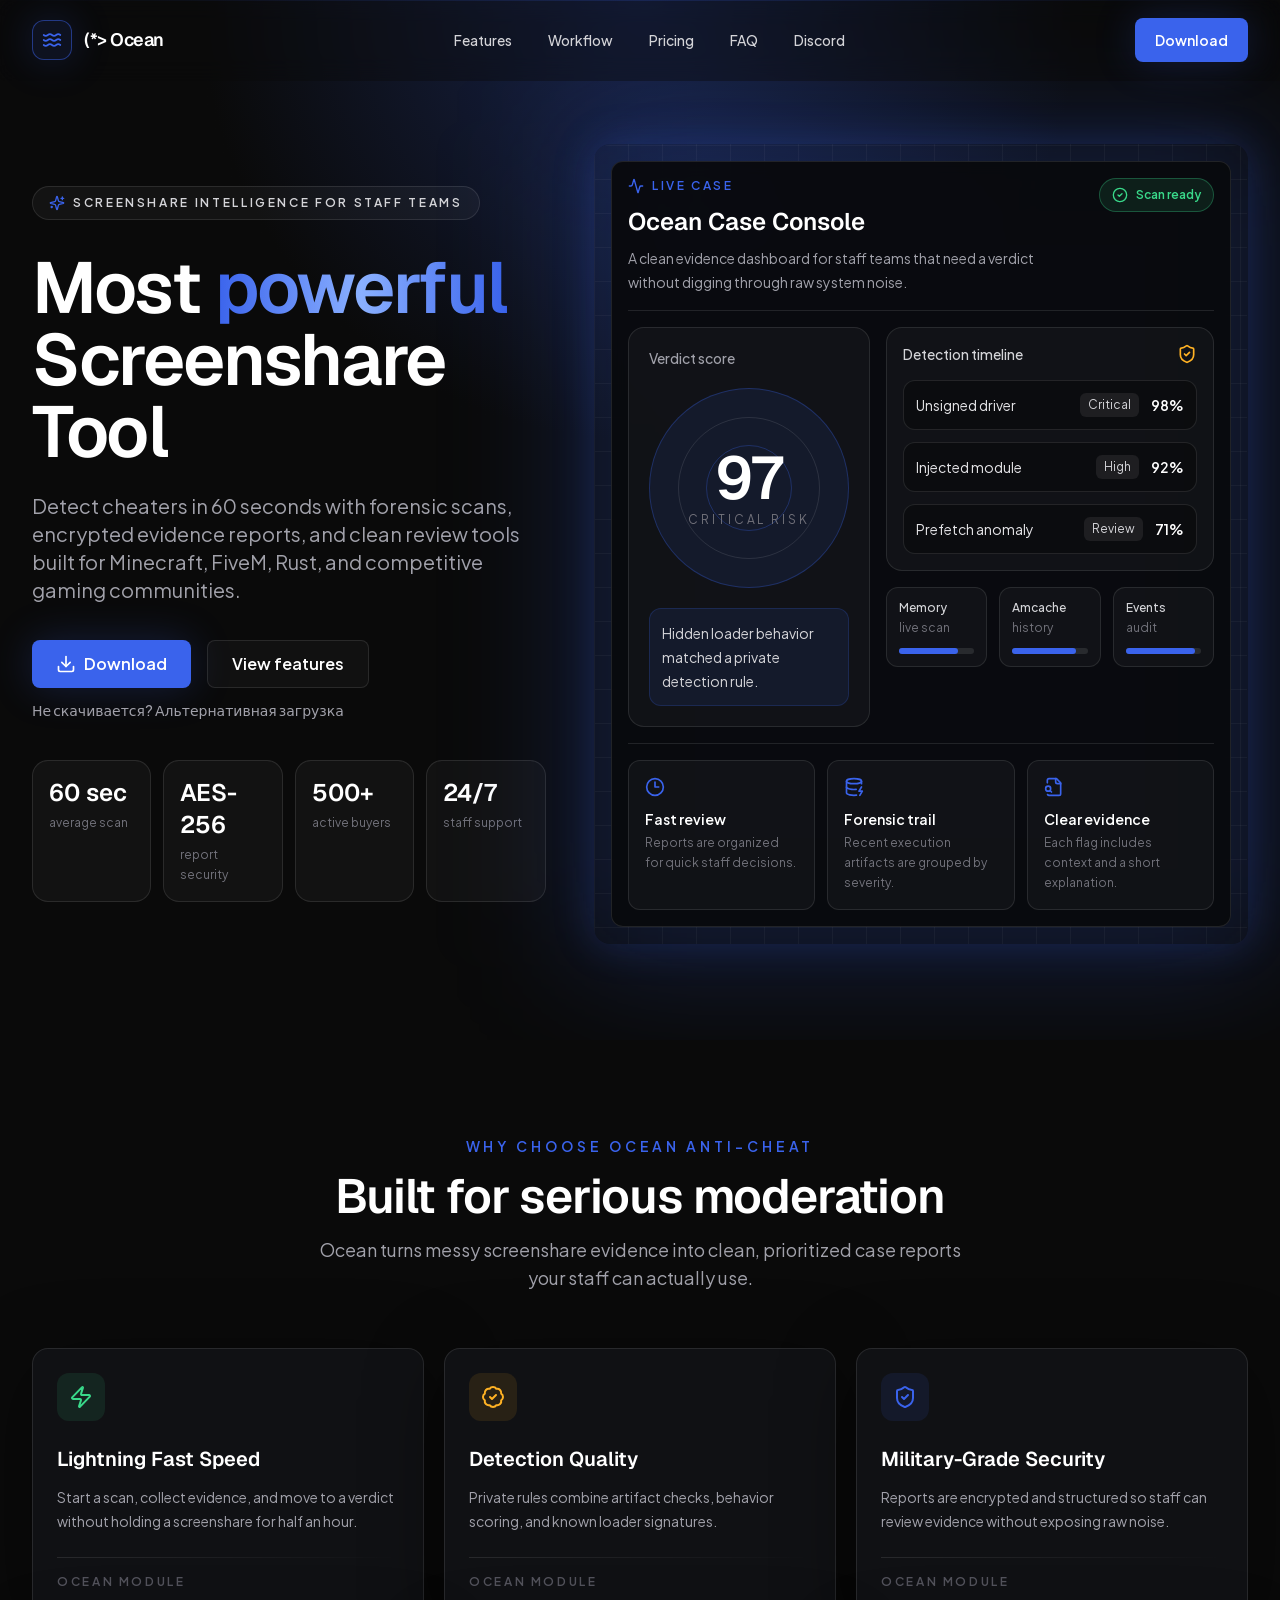
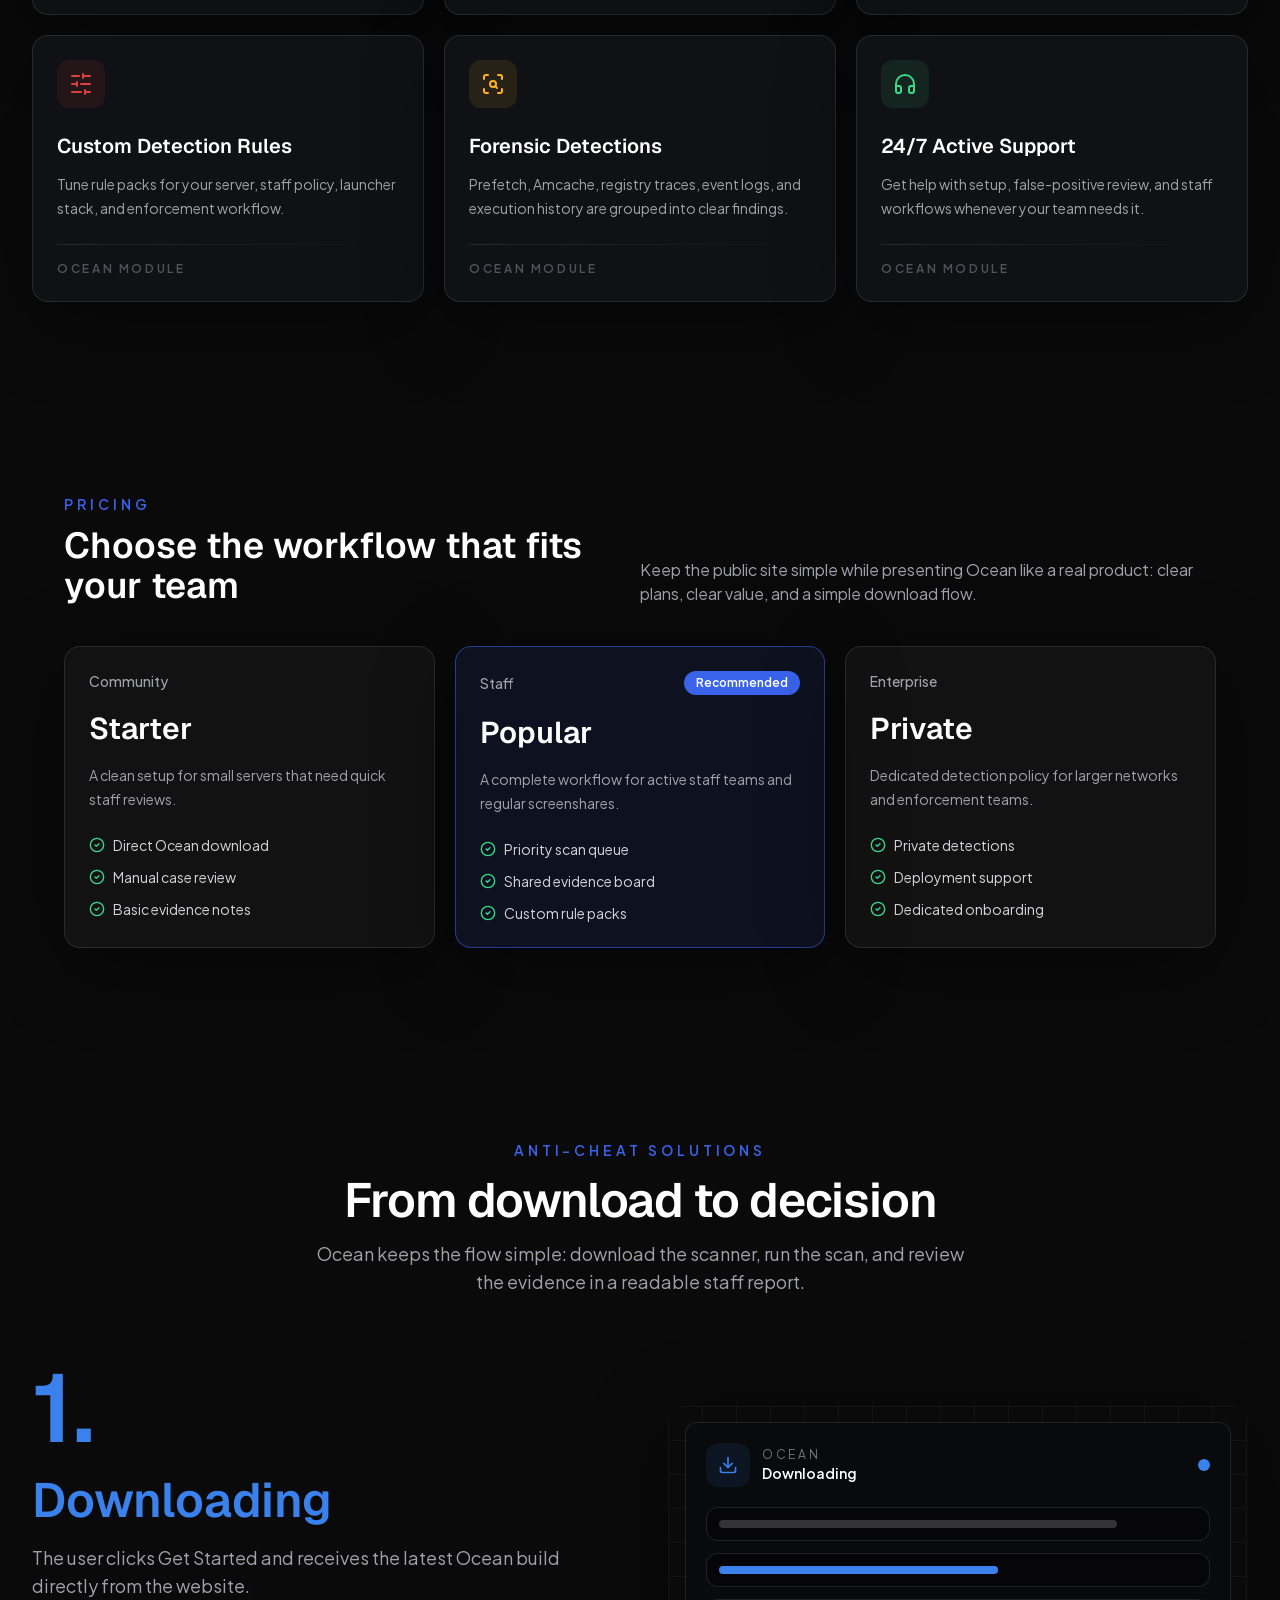
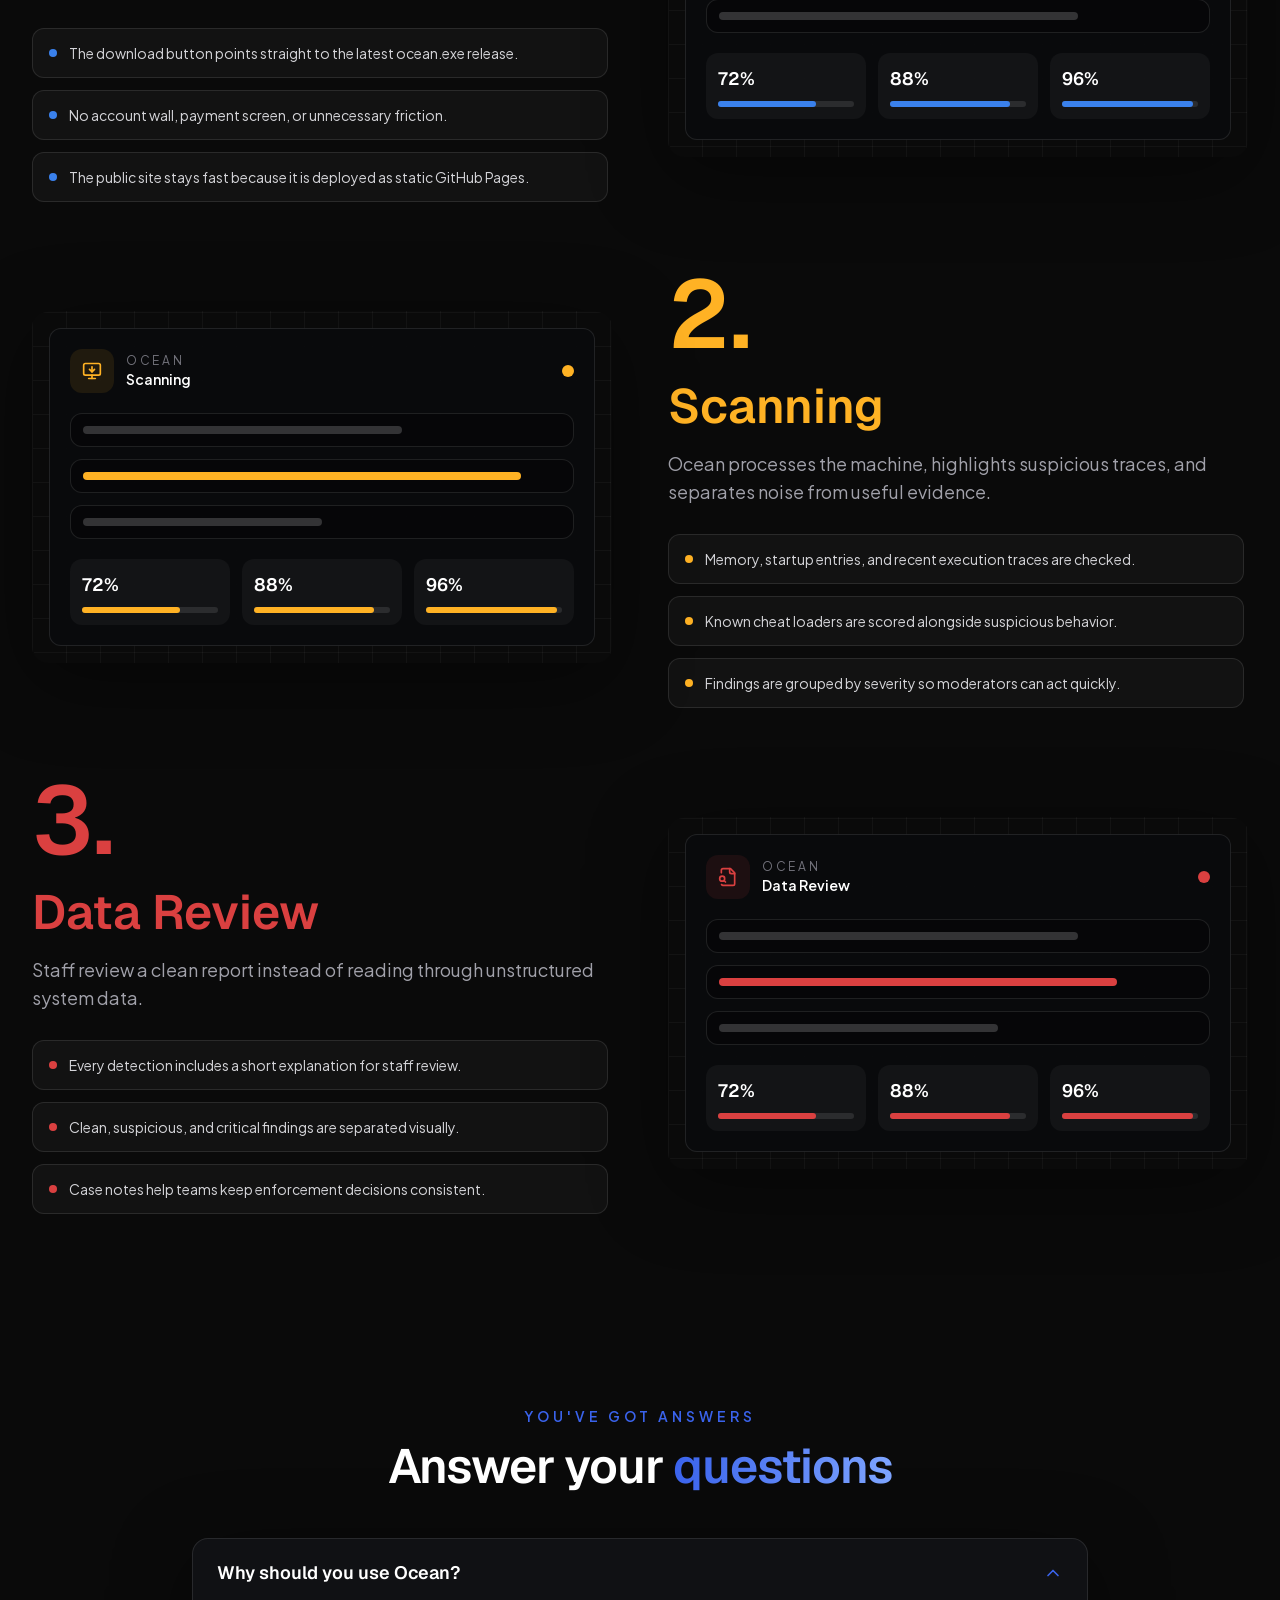
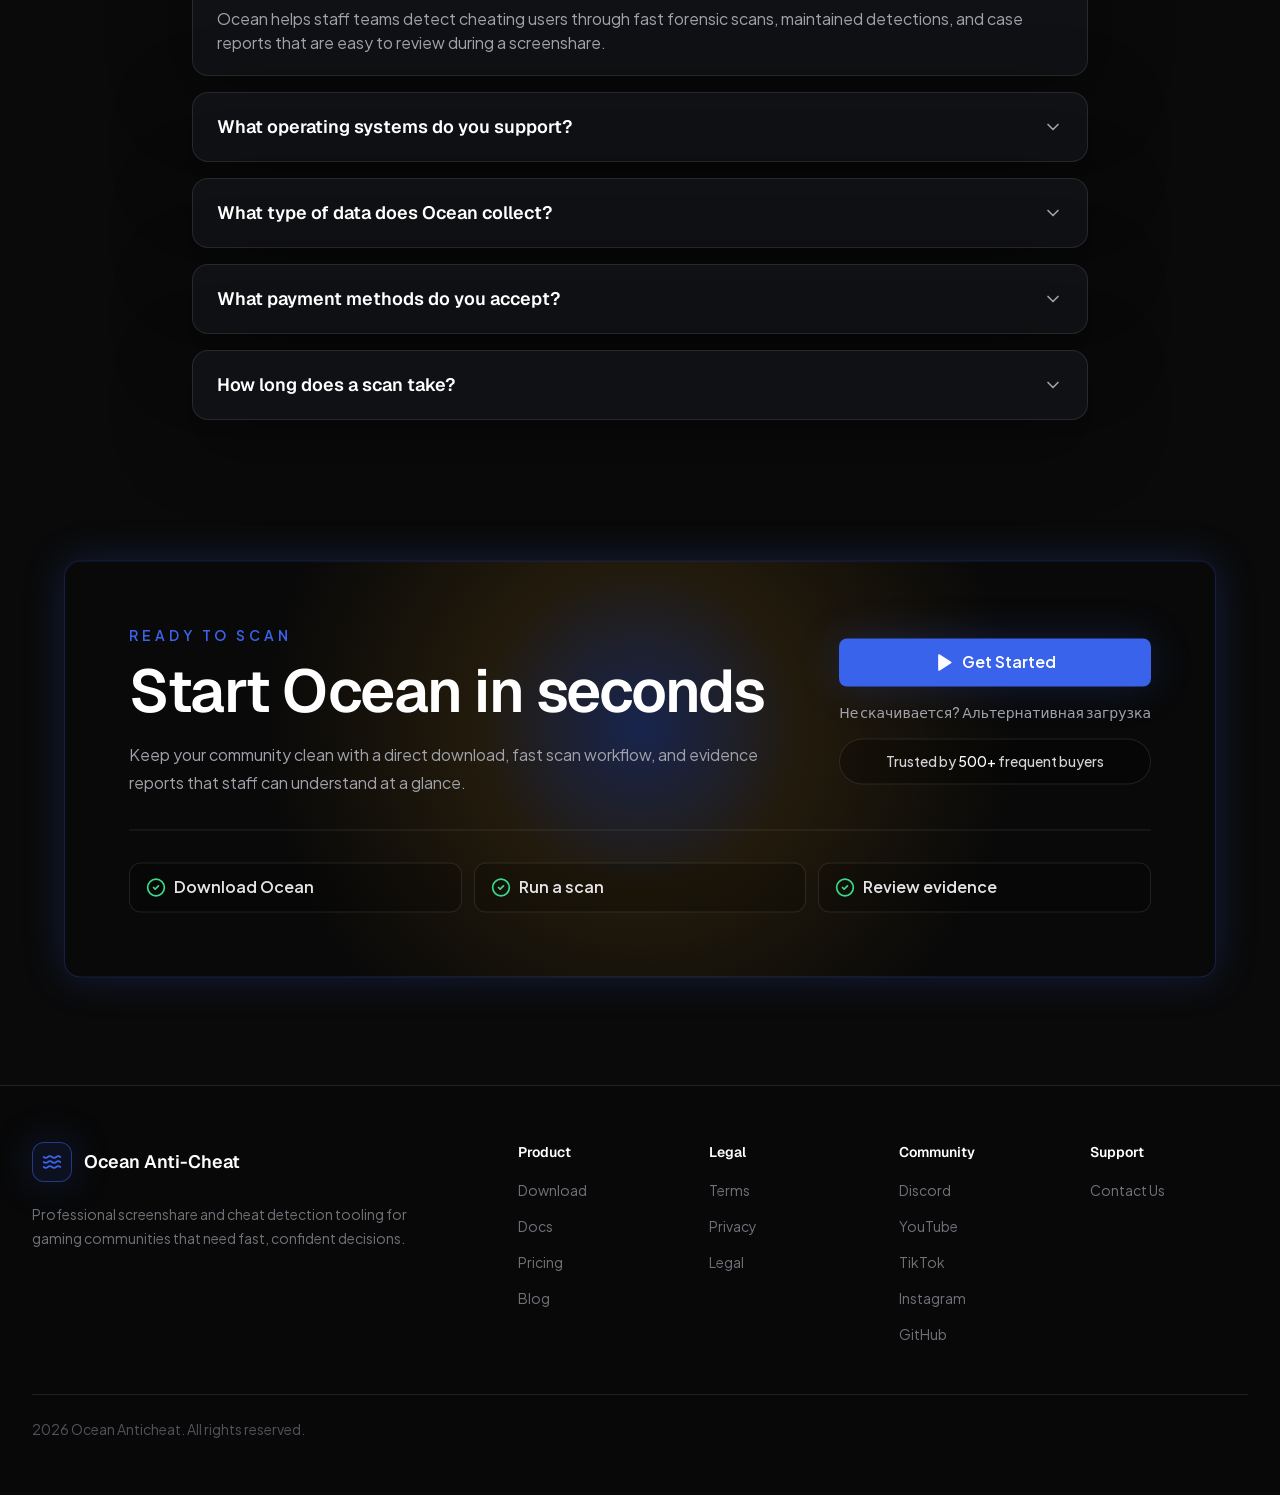
==== commit 3cf864b8: "Move Ocean download into setup folder" ====
--- a/index.html
+++ b/index.html
@@ -1 +1 @@
-<!DOCTYPE html><html lang="en" class="dark"><head><meta charSet="utf-8"/><meta name="viewport" content="width=device-width, initial-scale=1"/><link rel="stylesheet" href="/_next/static/css/8ec8b4129f14a898.css" data-precedence="next"/><link rel="preload" as="script" fetchPriority="low" href="/_next/static/chunks/webpack-035fccb7e551023b.js"/><script src="/_next/static/chunks/fd9d1056-6402681317ea8432.js" async=""></script><script src="/_next/static/chunks/117-a89475952f363e90.js" async=""></script><script src="/_next/static/chunks/main-app-08cf2711f5b0269d.js" async=""></script><script src="/_next/static/chunks/823-204b0bc221b9a82a.js" async=""></script><script src="/_next/static/chunks/137-4182035b38e72492.js" async=""></script><script src="/_next/static/chunks/60-71c578c9f80166f6.js" async=""></script><script src="/_next/static/chunks/911-c617a7acdb9ac080.js" async=""></script><script src="/_next/static/chunks/app/page-f68622407aa84390.js" async=""></script><script src="/_next/static/chunks/app/layout-7fab706f18cfef18.js" async=""></script><title>Ocean Anti-Cheat | Most powerful Screenshare Tool</title><meta name="description" content="Detect cheaters in 60 seconds with advanced forensic analysis, encrypted scan reports, and custom detection rules for gaming communities."/><link rel="manifest" href="/manifest.json" crossorigin="use-credentials"/><meta name="robots" content="noindex, nofollow, nocache"/><meta name="googlebot" content="noindex, nofollow, noimageindex"/><meta property="og:title" content="Ocean Anti-Cheat | Most powerful Screenshare Tool"/><meta property="og:description" content="Detect cheaters in 60 seconds with advanced forensic analysis."/><meta property="og:url" content="https://anticheat-ocean.github.io"/><meta property="og:site_name" content="Ocean Anti-Cheat"/><meta property="og:locale" content="en_US"/><meta property="og:image" content="https://anticheat-ocean.github.io/og-image.svg"/><meta property="og:image:width" content="1200"/><meta property="og:image:height" content="630"/><meta property="og:image:alt" content="Ocean Anti-Cheat dashboard preview"/><meta property="og:type" content="website"/><meta name="twitter:card" content="summary_large_image"/><meta name="twitter:title" content="Ocean Anti-Cheat"/><meta name="twitter:description" content="Detect cheaters in 60 seconds with advanced forensic analysis."/><meta name="twitter:image" content="https://anticheat-ocean.github.io/og-image.svg"/><link rel="icon" href="/ocean-icon.svg"/><link rel="apple-touch-icon" href="/ocean-icon.svg"/><script src="/_next/static/chunks/polyfills-42372ed130431b0a.js" noModule=""></script></head><body class="__variable_6a830d __variable_646807 bg-background font-body antialiased"><script type="application/ld+json">{"@context":"https://schema.org","@type":"SoftwareApplication","name":"Ocean Anti-Cheat","applicationCategory":"SecurityApplication","operatingSystem":"Windows, Linux","description":"Professional screenshare and cheat detection software for gaming communities.","offers":{"@type":"Offer","price":"0","priceCurrency":"USD"},"aggregateRating":{"@type":"AggregateRating","ratingValue":"4.9","ratingCount":"500"}}</script><header class="fixed left-0 right-0 top-0 z-50 border-b transition-all duration-300 border-transparent bg-background/40 backdrop-blur-md"><nav class="mx-auto flex h-20 max-w-7xl items-center justify-between px-6 sm:px-8"><a class="group flex items-center gap-3 font-heading text-lg font-semibold text-white" aria-label="Ocean Anti-Cheat home" href="/"><span class="flex h-10 w-10 items-center justify-center rounded-xl border border-ocean-blue/50 bg-ocean-blue/10 text-ocean-blue shadow-glow"><svg xmlns="http://www.w3.org/2000/svg" width="24" height="24" viewBox="0 0 24 24" fill="none" stroke="currentColor" stroke-width="2" stroke-linecap="round" stroke-linejoin="round" class="lucide lucide-waves h-5 w-5" aria-hidden="true"><path d="M2 6c.6.5 1.2 1 2.5 1C7 7 7 5 9.5 5c2.6 0 2.4 2 5 2 2.5 0 2.5-2 5-2 1.3 0 1.9.5 2.5 1"></path><path d="M2 12c.6.5 1.2 1 2.5 1 2.5 0 2.5-2 5-2 2.6 0 2.4 2 5 2 2.5 0 2.5-2 5-2 1.3 0 1.9.5 2.5 1"></path><path d="M2 18c.6.5 1.2 1 2.5 1 2.5 0 2.5-2 5-2 2.6 0 2.4 2 5 2 2.5 0 2.5-2 5-2 1.3 0 1.9.5 2.5 1"></path></svg></span><span class="tracking-tight">(*&gt; Ocean</span></a><div class="hidden items-center gap-1 lg:flex"><a class="rounded-lg px-4 py-2 text-sm font-medium text-zinc-300 hover:bg-white/[0.06] hover:text-white" href="/#features">Features</a><a class="rounded-lg px-4 py-2 text-sm font-medium text-zinc-300 hover:bg-white/[0.06] hover:text-white" href="/#how-it-works">Workflow</a><a class="rounded-lg px-4 py-2 text-sm font-medium text-zinc-300 hover:bg-white/[0.06] hover:text-white" href="/#pricing">Pricing</a><a class="rounded-lg px-4 py-2 text-sm font-medium text-zinc-300 hover:bg-white/[0.06] hover:text-white" href="/#faq">FAQ</a><a target="_blank" rel="noreferrer" class="rounded-lg px-4 py-2 text-sm font-medium text-zinc-300 hover:bg-white/[0.06] hover:text-white" href="https://discord.anticheat.ac">Discord</a></div><div class="hidden items-center gap-3 lg:flex"><a class="inline-flex items-center justify-center gap-2 whitespace-nowrap rounded-lg text-sm font-semibold ring-offset-background transition-all duration-300 ease-out focus-visible:outline-none focus-visible:ring-2 focus-visible:ring-ocean-blue focus-visible:ring-offset-2 disabled:pointer-events-none disabled:opacity-50 bg-ocean-blue text-white shadow-glow hover:scale-[1.02] hover:bg-[#4b73ff] h-11 px-5 py-2" href="/download">Download</a></div><button type="button" class="sr-focus flex h-10 w-10 items-center justify-center rounded-lg border border-white/10 bg-white/[0.04] text-white lg:hidden" aria-label="Toggle menu" aria-expanded="false"><svg xmlns="http://www.w3.org/2000/svg" width="24" height="24" viewBox="0 0 24 24" fill="none" stroke="currentColor" stroke-width="2" stroke-linecap="round" stroke-linejoin="round" class="lucide lucide-menu h-5 w-5"><line x1="4" x2="20" y1="12" y2="12"></line><line x1="4" x2="20" y1="6" y2="6"></line><line x1="4" x2="20" y1="18" y2="18"></line></svg></button></nav><div class="grid border-t border-white/10 bg-background/95 px-6 shadow-glow-soft backdrop-blur-xl transition-[grid-template-rows] duration-300 lg:hidden grid-rows-[0fr]"><div class="overflow-hidden"><div class="mx-auto flex max-w-7xl flex-col gap-2 py-5"><a class="rounded-lg px-3 py-3 text-sm font-medium text-zinc-300 hover:bg-white/[0.06] hover:text-white" href="/#features">Features</a><a class="rounded-lg px-3 py-3 text-sm font-medium text-zinc-300 hover:bg-white/[0.06] hover:text-white" href="/#how-it-works">Workflow</a><a class="rounded-lg px-3 py-3 text-sm font-medium text-zinc-300 hover:bg-white/[0.06] hover:text-white" href="/#pricing">Pricing</a><a class="rounded-lg px-3 py-3 text-sm font-medium text-zinc-300 hover:bg-white/[0.06] hover:text-white" href="/#faq">FAQ</a><a target="_blank" rel="noreferrer" class="rounded-lg px-3 py-3 text-sm font-medium text-zinc-300 hover:bg-white/[0.06] hover:text-white" href="https://discord.anticheat.ac">Discord</a><div class="mt-3"><a class="inline-flex items-center justify-center gap-2 whitespace-nowrap rounded-lg text-sm font-semibold ring-offset-background transition-all duration-300 ease-out focus-visible:outline-none focus-visible:ring-2 focus-visible:ring-ocean-blue focus-visible:ring-offset-2 disabled:pointer-events-none disabled:opacity-50 bg-ocean-blue text-white shadow-glow hover:scale-[1.02] hover:bg-[#4b73ff] h-11 px-5 py-2" href="/download">Download</a></div></div></div></div></header><main><section class="relative overflow-hidden bg-hero-radial px-6 pb-24 pt-32 sm:px-8 lg:pt-36"><div class="absolute inset-x-0 top-0 h-px bg-gradient-to-r from-transparent via-ocean-blue/70 to-transparent"></div><div class="mx-auto grid max-w-7xl items-center gap-12 lg:grid-cols-[0.88fr_1.12fr]"><div><div class="inline-flex items-center gap-2 rounded-full border border-white/10 bg-white/[0.04] px-4 py-2 text-xs font-semibold uppercase tracking-[0.22em] text-zinc-300" style="opacity:0;transform:translateY(16px)"><svg xmlns="http://www.w3.org/2000/svg" width="24" height="24" viewBox="0 0 24 24" fill="none" stroke="currentColor" stroke-width="2" stroke-linecap="round" stroke-linejoin="round" class="lucide lucide-sparkles h-4 w-4 text-ocean-blue"><path d="M9.937 15.5A2 2 0 0 0 8.5 14.063l-6.135-1.582a.5.5 0 0 1 0-.962L8.5 9.936A2 2 0 0 0 9.937 8.5l1.582-6.135a.5.5 0 0 1 .963 0L14.063 8.5A2 2 0 0 0 15.5 9.937l6.135 1.581a.5.5 0 0 1 0 .964L15.5 14.063a2 2 0 0 0-1.437 1.437l-1.582 6.135a.5.5 0 0 1-.963 0z"></path><path d="M20 3v4"></path><path d="M22 5h-4"></path><path d="M4 17v2"></path><path d="M5 18H3"></path></svg>Screenshare intelligence for staff teams</div><h1 class="mt-8 max-w-4xl font-heading text-5xl font-semibold tracking-tight text-white sm:text-6xl lg:text-7xl"><span class="inline-block" style="opacity:0;filter:blur(8px);transform:translateY(28px)">Most</span> <span class="inline-block bg-gradient-to-r from-ocean-blue via-[#8ab0ff] to-ocean-blue bg-clip-text text-transparent" style="opacity:0;filter:blur(8px);transform:translateY(28px)">powerful</span> <span class="inline-block" style="opacity:0;filter:blur(8px);transform:translateY(28px)">Screenshare Tool</span></h1><p class="mt-6 max-w-2xl text-base leading-8 text-zinc-400 sm:text-xl" style="opacity:0;transform:translateY(18px)">Detect cheaters in 60 seconds with forensic scans, encrypted evidence reports, and clean review tools built for Minecraft, FiveM, Rust, and competitive gaming communities.</p><div class="mt-9 flex flex-col gap-4 sm:flex-row" style="opacity:0;transform:translateY(18px)"><a class="inline-flex items-center justify-center gap-2 whitespace-nowrap rounded-lg font-semibold ring-offset-background transition-all duration-300 ease-out focus-visible:outline-none focus-visible:ring-2 focus-visible:ring-ocean-blue focus-visible:ring-offset-2 disabled:pointer-events-none disabled:opacity-50 bg-ocean-blue text-white shadow-glow hover:scale-[1.02] hover:bg-[#4b73ff] h-12 px-6 text-base" href="/download"><svg xmlns="http://www.w3.org/2000/svg" width="24" height="24" viewBox="0 0 24 24" fill="none" stroke="currentColor" stroke-width="2" stroke-linecap="round" stroke-linejoin="round" class="lucide lucide-play h-5 w-5 fill-current"><polygon points="6 3 20 12 6 21 6 3"></polygon></svg>Start Ocean</a><a class="inline-flex items-center justify-center gap-2 whitespace-nowrap rounded-lg font-semibold ring-offset-background transition-all duration-300 ease-out focus-visible:outline-none focus-visible:ring-2 focus-visible:ring-ocean-blue focus-visible:ring-offset-2 disabled:pointer-events-none disabled:opacity-50 border border-white/10 bg-white/[0.03] text-white hover:scale-[1.02] hover:border-ocean-blue/70 hover:bg-ocean-blue/10 h-12 px-6 text-base" href="/#features">View features</a></div><div class="mt-10 grid max-w-2xl grid-cols-2 gap-3 sm:grid-cols-4" style="opacity:0;transform:translateY(18px)"><div class="rounded-2xl border border-white/10 bg-white/[0.035] p-4"><p class="font-heading text-2xl font-semibold text-white">60 sec</p><p class="mt-1 text-xs leading-5 text-zinc-500">average scan</p></div><div class="rounded-2xl border border-white/10 bg-white/[0.035] p-4"><p class="font-heading text-2xl font-semibold text-white">AES-256</p><p class="mt-1 text-xs leading-5 text-zinc-500">report security</p></div><div class="rounded-2xl border border-white/10 bg-white/[0.035] p-4"><p class="font-heading text-2xl font-semibold text-white">500+</p><p class="mt-1 text-xs leading-5 text-zinc-500">active buyers</p></div><div class="rounded-2xl border border-white/10 bg-white/[0.035] p-4"><p class="font-heading text-2xl font-semibold text-white">24/7</p><p class="mt-1 text-xs leading-5 text-zinc-500">staff support</p></div></div></div><div class="relative" aria-label="Ocean dashboard preview" style="opacity:0;transform:translateX(28px) scale(0.98)"><div class="absolute -inset-6 rounded-[2rem] bg-ocean-blue/20 blur-3xl"></div><div class="gradient-border dashboard-grid relative overflow-hidden rounded-2xl p-4 shadow-glow"><div class="rounded-xl border border-white/10 bg-[#090a0d]/95 p-4 backdrop-blur"><div class="flex items-start justify-between gap-4 border-b border-white/10 pb-4"><div><div class="flex items-center gap-2 text-xs font-semibold uppercase tracking-[0.22em] text-ocean-blue"><svg xmlns="http://www.w3.org/2000/svg" width="24" height="24" viewBox="0 0 24 24" fill="none" stroke="currentColor" stroke-width="2" stroke-linecap="round" stroke-linejoin="round" class="lucide lucide-activity h-4 w-4"><path d="M22 12h-2.48a2 2 0 0 0-1.93 1.46l-2.35 8.36a.25.25 0 0 1-.48 0L9.24 2.18a.25.25 0 0 0-.48 0l-2.35 8.36A2 2 0 0 1 4.49 12H2"></path></svg>Live case</div><h3 class="mt-3 font-heading text-2xl font-semibold text-white">Ocean Case Console</h3><p class="mt-2 max-w-md text-sm leading-6 text-zinc-400">A clean evidence dashboard for staff teams that need a verdict without digging through raw system noise.</p></div><div class="hidden rounded-full border border-ocean-green/30 bg-ocean-green/10 px-3 py-2 text-xs font-semibold text-ocean-green sm:flex"><svg xmlns="http://www.w3.org/2000/svg" width="24" height="24" viewBox="0 0 24 24" fill="none" stroke="currentColor" stroke-width="2" stroke-linecap="round" stroke-linejoin="round" class="lucide lucide-circle-check mr-2 h-4 w-4"><circle cx="12" cy="12" r="10"></circle><path d="m9 12 2 2 4-4"></path></svg>Scan ready</div></div><div class="grid gap-4 py-4 lg:grid-cols-[0.85fr_1.15fr]"><div class="rounded-2xl border border-white/10 bg-white/[0.035] p-5"><p class="text-sm font-medium text-zinc-400">Verdict score</p><div class="relative mx-auto mt-5 flex aspect-square max-w-56 items-center justify-center rounded-full border border-ocean-blue/30 bg-ocean-blue/10"><div class="absolute inset-7 rounded-full border border-white/10"></div><div class="absolute inset-14 rounded-full border border-ocean-blue/30"></div><div class="z-10 text-center"><p class="font-heading text-6xl font-semibold text-white">97</p><p class="mt-1 text-xs uppercase tracking-[0.24em] text-zinc-500">critical risk</p></div></div><div class="mt-5 rounded-xl border border-ocean-blue/20 bg-ocean-blue/10 p-3 text-sm leading-6 text-zinc-300">Hidden loader behavior matched a private detection rule.</div></div><div class="space-y-4"><div class="rounded-2xl border border-white/10 bg-white/[0.035] p-4"><div class="mb-4 flex items-center justify-between"><span class="text-sm font-medium text-zinc-300">Detection timeline</span><svg xmlns="http://www.w3.org/2000/svg" width="24" height="24" viewBox="0 0 24 24" fill="none" stroke="currentColor" stroke-width="2" stroke-linecap="round" stroke-linejoin="round" class="lucide lucide-shield-check h-5 w-5 text-ocean-yellow"><path d="M20 13c0 5-3.5 7.5-7.66 8.95a1 1 0 0 1-.67-.01C7.5 20.5 4 18 4 13V6a1 1 0 0 1 1-1c2 0 4.5-1.2 6.24-2.72a1.17 1.17 0 0 1 1.52 0C14.51 3.81 17 5 19 5a1 1 0 0 1 1 1z"></path><path d="m9 12 2 2 4-4"></path></svg></div><div class="space-y-3"><div class="grid grid-cols-[1fr_auto_auto] items-center gap-3 rounded-xl border border-white/10 bg-black/30 px-3 py-3 text-sm"><span class="min-w-0 truncate text-zinc-200">Unsigned driver</span><span class="rounded-md bg-white/[0.08] px-2 py-1 text-xs text-zinc-300">Critical</span><span class="font-semibold text-white">98%</span></div><div class="grid grid-cols-[1fr_auto_auto] items-center gap-3 rounded-xl border border-white/10 bg-black/30 px-3 py-3 text-sm"><span class="min-w-0 truncate text-zinc-200">Injected module</span><span class="rounded-md bg-white/[0.08] px-2 py-1 text-xs text-zinc-300">High</span><span class="font-semibold text-white">92%</span></div><div class="grid grid-cols-[1fr_auto_auto] items-center gap-3 rounded-xl border border-white/10 bg-black/30 px-3 py-3 text-sm"><span class="min-w-0 truncate text-zinc-200">Prefetch anomaly</span><span class="rounded-md bg-white/[0.08] px-2 py-1 text-xs text-zinc-300">Review</span><span class="font-semibold text-white">71%</span></div></div></div><div class="grid gap-3 sm:grid-cols-3"><div class="rounded-xl border border-white/10 bg-white/[0.035] p-3"><p class="text-xs font-medium text-zinc-300">Memory</p><p class="mt-1 text-xs text-zinc-500">live scan</p><div class="mt-3 h-1.5 rounded-full bg-white/10"><div class="h-full rounded-full bg-ocean-blue" style="width:78%"></div></div></div><div class="rounded-xl border border-white/10 bg-white/[0.035] p-3"><p class="text-xs font-medium text-zinc-300">Amcache</p><p class="mt-1 text-xs text-zinc-500">history</p><div class="mt-3 h-1.5 rounded-full bg-white/10"><div class="h-full rounded-full bg-ocean-blue" style="width:85%"></div></div></div><div class="rounded-xl border border-white/10 bg-white/[0.035] p-3"><p class="text-xs font-medium text-zinc-300">Events</p><p class="mt-1 text-xs text-zinc-500">audit</p><div class="mt-3 h-1.5 rounded-full bg-white/10"><div class="h-full rounded-full bg-ocean-blue" style="width:92%"></div></div></div></div></div></div><div class="grid gap-3 border-t border-white/10 pt-4 sm:grid-cols-3"><div class="rounded-xl border border-white/10 bg-white/[0.035] p-4"><svg xmlns="http://www.w3.org/2000/svg" width="24" height="24" viewBox="0 0 24 24" fill="none" stroke="currentColor" stroke-width="2" stroke-linecap="round" stroke-linejoin="round" class="lucide lucide-clock3 h-5 w-5 text-ocean-blue"><circle cx="12" cy="12" r="10"></circle><polyline points="12 6 12 12 16.5 12"></polyline></svg><p class="mt-3 text-sm font-semibold text-white">Fast review</p><p class="mt-1 text-xs leading-5 text-zinc-500">Reports are organized for quick staff decisions.</p></div><div class="rounded-xl border border-white/10 bg-white/[0.035] p-4"><svg xmlns="http://www.w3.org/2000/svg" width="24" height="24" viewBox="0 0 24 24" fill="none" stroke="currentColor" stroke-width="2" stroke-linecap="round" stroke-linejoin="round" class="lucide lucide-database-zap h-5 w-5 text-ocean-blue"><ellipse cx="12" cy="5" rx="9" ry="3"></ellipse><path d="M3 5V19A9 3 0 0 0 15 21.84"></path><path d="M21 5V8"></path><path d="M21 12L18 17H22L19 22"></path><path d="M3 12A9 3 0 0 0 14.59 14.87"></path></svg><p class="mt-3 text-sm font-semibold text-white">Forensic trail</p><p class="mt-1 text-xs leading-5 text-zinc-500">Recent execution artifacts are grouped by severity.</p></div><div class="rounded-xl border border-white/10 bg-white/[0.035] p-4"><svg xmlns="http://www.w3.org/2000/svg" width="24" height="24" viewBox="0 0 24 24" fill="none" stroke="currentColor" stroke-width="2" stroke-linecap="round" stroke-linejoin="round" class="lucide lucide-file-search h-5 w-5 text-ocean-blue"><path d="M14 2v4a2 2 0 0 0 2 2h4"></path><path d="M4.268 21a2 2 0 0 0 1.727 1H18a2 2 0 0 0 2-2V7l-5-5H6a2 2 0 0 0-2 2v3"></path><path d="m9 18-1.5-1.5"></path><circle cx="5" cy="14" r="3"></circle></svg><p class="mt-3 text-sm font-semibold text-white">Clear evidence</p><p class="mt-1 text-xs leading-5 text-zinc-500">Each flag includes context and a short explanation.</p></div></div></div></div></div></div></section><section id="features" class="px-6 py-24 sm:px-8"><div class="mx-auto max-w-7xl"><div class="mx-auto max-w-2xl text-center" style="opacity:0;transform:translateY(24px)"><p class="text-sm font-semibold uppercase tracking-[0.28em] text-ocean-blue">Why Choose Ocean Anti-Cheat</p><h2 class="mt-4 font-heading text-4xl font-semibold tracking-tight text-white sm:text-5xl">Built for serious moderation</h2><p class="mt-4 text-base leading-7 text-zinc-400 sm:text-lg">Ocean turns messy screenshare evidence into clean, prioritized case reports your staff can actually use.</p></div><div class="mt-14 grid gap-5 sm:grid-cols-2 lg:grid-cols-3"><article class="group rounded-2xl border border-white/10 bg-card p-6 shadow-glow-soft hover:-translate-y-1 hover:border-ocean-blue/50 hover:shadow-glow" style="opacity:0;transform:translateY(28px)"><div class="mb-6 flex h-12 w-12 items-center justify-center rounded-xl bg-ocean-green/10 text-ocean-green"><svg xmlns="http://www.w3.org/2000/svg" width="24" height="24" viewBox="0 0 24 24" fill="none" stroke="currentColor" stroke-width="2" stroke-linecap="round" stroke-linejoin="round" class="lucide lucide-zap h-6 w-6" aria-hidden="true"><path d="M4 14a1 1 0 0 1-.78-1.63l9.9-10.2a.5.5 0 0 1 .86.46l-1.92 6.02A1 1 0 0 0 13 10h7a1 1 0 0 1 .78 1.63l-9.9 10.2a.5.5 0 0 1-.86-.46l1.92-6.02A1 1 0 0 0 11 14z"></path></svg></div><h3 class="font-heading text-xl font-semibold text-white">Lightning Fast Speed</h3><p class="mt-3 text-sm leading-6 text-zinc-400">Start a scan, collect evidence, and move to a verdict without holding a screenshare for half an hour.</p><div class="mt-6 h-px bg-gradient-to-r from-white/10 via-white/5 to-transparent"></div><p class="mt-4 text-xs font-semibold uppercase tracking-[0.22em] text-zinc-600">Ocean module</p></article><article class="group rounded-2xl border border-white/10 bg-card p-6 shadow-glow-soft hover:-translate-y-1 hover:border-ocean-blue/50 hover:shadow-glow" style="opacity:0;transform:translateY(28px)"><div class="mb-6 flex h-12 w-12 items-center justify-center rounded-xl bg-ocean-yellow/10 text-ocean-yellow"><svg xmlns="http://www.w3.org/2000/svg" width="24" height="24" viewBox="0 0 24 24" fill="none" stroke="currentColor" stroke-width="2" stroke-linecap="round" stroke-linejoin="round" class="lucide lucide-badge-check h-6 w-6" aria-hidden="true"><path d="M3.85 8.62a4 4 0 0 1 4.78-4.77 4 4 0 0 1 6.74 0 4 4 0 0 1 4.78 4.78 4 4 0 0 1 0 6.74 4 4 0 0 1-4.77 4.78 4 4 0 0 1-6.75 0 4 4 0 0 1-4.78-4.77 4 4 0 0 1 0-6.76Z"></path><path d="m9 12 2 2 4-4"></path></svg></div><h3 class="font-heading text-xl font-semibold text-white">Detection Quality</h3><p class="mt-3 text-sm leading-6 text-zinc-400">Private rules combine artifact checks, behavior scoring, and known loader signatures.</p><div class="mt-6 h-px bg-gradient-to-r from-white/10 via-white/5 to-transparent"></div><p class="mt-4 text-xs font-semibold uppercase tracking-[0.22em] text-zinc-600">Ocean module</p></article><article class="group rounded-2xl border border-white/10 bg-card p-6 shadow-glow-soft hover:-translate-y-1 hover:border-ocean-blue/50 hover:shadow-glow" style="opacity:0;transform:translateY(28px)"><div class="mb-6 flex h-12 w-12 items-center justify-center rounded-xl bg-ocean-blue/10 text-ocean-blue"><svg xmlns="http://www.w3.org/2000/svg" width="24" height="24" viewBox="0 0 24 24" fill="none" stroke="currentColor" stroke-width="2" stroke-linecap="round" stroke-linejoin="round" class="lucide lucide-shield-check h-6 w-6" aria-hidden="true"><path d="M20 13c0 5-3.5 7.5-7.66 8.95a1 1 0 0 1-.67-.01C7.5 20.5 4 18 4 13V6a1 1 0 0 1 1-1c2 0 4.5-1.2 6.24-2.72a1.17 1.17 0 0 1 1.52 0C14.51 3.81 17 5 19 5a1 1 0 0 1 1 1z"></path><path d="m9 12 2 2 4-4"></path></svg></div><h3 class="font-heading text-xl font-semibold text-white">Military-Grade Security</h3><p class="mt-3 text-sm leading-6 text-zinc-400">Reports are encrypted and structured so staff can review evidence without exposing raw noise.</p><div class="mt-6 h-px bg-gradient-to-r from-white/10 via-white/5 to-transparent"></div><p class="mt-4 text-xs font-semibold uppercase tracking-[0.22em] text-zinc-600">Ocean module</p></article><article class="group rounded-2xl border border-white/10 bg-card p-6 shadow-glow-soft hover:-translate-y-1 hover:border-ocean-blue/50 hover:shadow-glow" style="opacity:0;transform:translateY(28px)"><div class="mb-6 flex h-12 w-12 items-center justify-center rounded-xl bg-ocean-red/10 text-ocean-red"><svg xmlns="http://www.w3.org/2000/svg" width="24" height="24" viewBox="0 0 24 24" fill="none" stroke="currentColor" stroke-width="2" stroke-linecap="round" stroke-linejoin="round" class="lucide lucide-sliders-horizontal h-6 w-6" aria-hidden="true"><line x1="21" x2="14" y1="4" y2="4"></line><line x1="10" x2="3" y1="4" y2="4"></line><line x1="21" x2="12" y1="12" y2="12"></line><line x1="8" x2="3" y1="12" y2="12"></line><line x1="21" x2="16" y1="20" y2="20"></line><line x1="12" x2="3" y1="20" y2="20"></line><line x1="14" x2="14" y1="2" y2="6"></line><line x1="8" x2="8" y1="10" y2="14"></line><line x1="16" x2="16" y1="18" y2="22"></line></svg></div><h3 class="font-heading text-xl font-semibold text-white">Custom Detection Rules</h3><p class="mt-3 text-sm leading-6 text-zinc-400">Tune rule packs for your server, staff policy, launcher stack, and enforcement workflow.</p><div class="mt-6 h-px bg-gradient-to-r from-white/10 via-white/5 to-transparent"></div><p class="mt-4 text-xs font-semibold uppercase tracking-[0.22em] text-zinc-600">Ocean module</p></article><article class="group rounded-2xl border border-white/10 bg-card p-6 shadow-glow-soft hover:-translate-y-1 hover:border-ocean-blue/50 hover:shadow-glow" style="opacity:0;transform:translateY(28px)"><div class="mb-6 flex h-12 w-12 items-center justify-center rounded-xl bg-ocean-yellow/10 text-ocean-yellow"><svg xmlns="http://www.w3.org/2000/svg" width="24" height="24" viewBox="0 0 24 24" fill="none" stroke="currentColor" stroke-width="2" stroke-linecap="round" stroke-linejoin="round" class="lucide lucide-scan-search h-6 w-6" aria-hidden="true"><path d="M3 7V5a2 2 0 0 1 2-2h2"></path><path d="M17 3h2a2 2 0 0 1 2 2v2"></path><path d="M21 17v2a2 2 0 0 1-2 2h-2"></path><path d="M7 21H5a2 2 0 0 1-2-2v-2"></path><circle cx="12" cy="12" r="3"></circle><path d="m16 16-1.9-1.9"></path></svg></div><h3 class="font-heading text-xl font-semibold text-white">Forensic Detections</h3><p class="mt-3 text-sm leading-6 text-zinc-400">Prefetch, Amcache, registry traces, event logs, and execution history are grouped into clear findings.</p><div class="mt-6 h-px bg-gradient-to-r from-white/10 via-white/5 to-transparent"></div><p class="mt-4 text-xs font-semibold uppercase tracking-[0.22em] text-zinc-600">Ocean module</p></article><article class="group rounded-2xl border border-white/10 bg-card p-6 shadow-glow-soft hover:-translate-y-1 hover:border-ocean-blue/50 hover:shadow-glow" style="opacity:0;transform:translateY(28px)"><div class="mb-6 flex h-12 w-12 items-center justify-center rounded-xl bg-ocean-green/10 text-ocean-green"><svg xmlns="http://www.w3.org/2000/svg" width="24" height="24" viewBox="0 0 24 24" fill="none" stroke="currentColor" stroke-width="2" stroke-linecap="round" stroke-linejoin="round" class="lucide lucide-headphones h-6 w-6" aria-hidden="true"><path d="M3 14h3a2 2 0 0 1 2 2v3a2 2 0 0 1-2 2H5a2 2 0 0 1-2-2v-7a9 9 0 0 1 18 0v7a2 2 0 0 1-2 2h-1a2 2 0 0 1-2-2v-3a2 2 0 0 1 2-2h3"></path></svg></div><h3 class="font-heading text-xl font-semibold text-white">24/7 Active Support</h3><p class="mt-3 text-sm leading-6 text-zinc-400">Get help with setup, false-positive review, and staff workflows whenever your team needs it.</p><div class="mt-6 h-px bg-gradient-to-r from-white/10 via-white/5 to-transparent"></div><p class="mt-4 text-xs font-semibold uppercase tracking-[0.22em] text-zinc-600">Ocean module</p></article></div></div></section><section id="pricing" class="px-6 py-24 sm:px-8"><div class="mx-auto max-w-6xl"><div class="mb-10 flex flex-col gap-3 md:flex-row md:items-end md:justify-between"><div><p class="text-sm font-semibold uppercase tracking-[0.28em] text-ocean-blue">Pricing</p><h2 class="mt-3 font-heading text-3xl font-semibold text-white sm:text-4xl">Choose the workflow that fits your team</h2></div><p class="max-w-xl text-sm leading-6 text-zinc-400 sm:text-base">Keep the public site simple while presenting Ocean like a real product: clear plans, clear value, and a simple download flow.</p></div><div class="grid gap-5 md:grid-cols-3"><div class="rounded-2xl border p-6 shadow-glow-soft transition-all duration-300 hover:-translate-y-1 border-white/10 bg-white/[0.035]"><div class="flex items-center justify-between gap-3"><p class="text-sm font-medium text-zinc-400">Community</p></div><p class="mt-5 font-heading text-3xl font-semibold text-white">Starter</p><p class="mt-4 text-sm leading-6 text-zinc-400">A clean setup for small servers that need quick staff reviews.</p><ul class="mt-6 space-y-3"><li class="flex items-center gap-2 text-sm text-zinc-300"><svg xmlns="http://www.w3.org/2000/svg" width="24" height="24" viewBox="0 0 24 24" fill="none" stroke="currentColor" stroke-width="2" stroke-linecap="round" stroke-linejoin="round" class="lucide lucide-circle-check h-4 w-4 text-ocean-green"><circle cx="12" cy="12" r="10"></circle><path d="m9 12 2 2 4-4"></path></svg>Direct Ocean download</li><li class="flex items-center gap-2 text-sm text-zinc-300"><svg xmlns="http://www.w3.org/2000/svg" width="24" height="24" viewBox="0 0 24 24" fill="none" stroke="currentColor" stroke-width="2" stroke-linecap="round" stroke-linejoin="round" class="lucide lucide-circle-check h-4 w-4 text-ocean-green"><circle cx="12" cy="12" r="10"></circle><path d="m9 12 2 2 4-4"></path></svg>Manual case review</li><li class="flex items-center gap-2 text-sm text-zinc-300"><svg xmlns="http://www.w3.org/2000/svg" width="24" height="24" viewBox="0 0 24 24" fill="none" stroke="currentColor" stroke-width="2" stroke-linecap="round" stroke-linejoin="round" class="lucide lucide-circle-check h-4 w-4 text-ocean-green"><circle cx="12" cy="12" r="10"></circle><path d="m9 12 2 2 4-4"></path></svg>Basic evidence notes</li></ul></div><div class="rounded-2xl border p-6 shadow-glow-soft transition-all duration-300 hover:-translate-y-1 border-ocean-blue/55 bg-ocean-blue/10 shadow-glow"><div class="flex items-center justify-between gap-3"><p class="text-sm font-medium text-zinc-400">Staff</p><span class="rounded-full bg-ocean-blue px-3 py-1 text-xs font-semibold text-white">Recommended</span></div><p class="mt-5 font-heading text-3xl font-semibold text-white">Popular</p><p class="mt-4 text-sm leading-6 text-zinc-400">A complete workflow for active staff teams and regular screenshares.</p><ul class="mt-6 space-y-3"><li class="flex items-center gap-2 text-sm text-zinc-300"><svg xmlns="http://www.w3.org/2000/svg" width="24" height="24" viewBox="0 0 24 24" fill="none" stroke="currentColor" stroke-width="2" stroke-linecap="round" stroke-linejoin="round" class="lucide lucide-circle-check h-4 w-4 text-ocean-green"><circle cx="12" cy="12" r="10"></circle><path d="m9 12 2 2 4-4"></path></svg>Priority scan queue</li><li class="flex items-center gap-2 text-sm text-zinc-300"><svg xmlns="http://www.w3.org/2000/svg" width="24" height="24" viewBox="0 0 24 24" fill="none" stroke="currentColor" stroke-width="2" stroke-linecap="round" stroke-linejoin="round" class="lucide lucide-circle-check h-4 w-4 text-ocean-green"><circle cx="12" cy="12" r="10"></circle><path d="m9 12 2 2 4-4"></path></svg>Shared evidence board</li><li class="flex items-center gap-2 text-sm text-zinc-300"><svg xmlns="http://www.w3.org/2000/svg" width="24" height="24" viewBox="0 0 24 24" fill="none" stroke="currentColor" stroke-width="2" stroke-linecap="round" stroke-linejoin="round" class="lucide lucide-circle-check h-4 w-4 text-ocean-green"><circle cx="12" cy="12" r="10"></circle><path d="m9 12 2 2 4-4"></path></svg>Custom rule packs</li></ul></div><div class="rounded-2xl border p-6 shadow-glow-soft transition-all duration-300 hover:-translate-y-1 border-white/10 bg-white/[0.035]"><div class="flex items-center justify-between gap-3"><p class="text-sm font-medium text-zinc-400">Enterprise</p></div><p class="mt-5 font-heading text-3xl font-semibold text-white">Private</p><p class="mt-4 text-sm leading-6 text-zinc-400">Dedicated detection policy for larger networks and enforcement teams.</p><ul class="mt-6 space-y-3"><li class="flex items-center gap-2 text-sm text-zinc-300"><svg xmlns="http://www.w3.org/2000/svg" width="24" height="24" viewBox="0 0 24 24" fill="none" stroke="currentColor" stroke-width="2" stroke-linecap="round" stroke-linejoin="round" class="lucide lucide-circle-check h-4 w-4 text-ocean-green"><circle cx="12" cy="12" r="10"></circle><path d="m9 12 2 2 4-4"></path></svg>Private detections</li><li class="flex items-center gap-2 text-sm text-zinc-300"><svg xmlns="http://www.w3.org/2000/svg" width="24" height="24" viewBox="0 0 24 24" fill="none" stroke="currentColor" stroke-width="2" stroke-linecap="round" stroke-linejoin="round" class="lucide lucide-circle-check h-4 w-4 text-ocean-green"><circle cx="12" cy="12" r="10"></circle><path d="m9 12 2 2 4-4"></path></svg>Deployment support</li><li class="flex items-center gap-2 text-sm text-zinc-300"><svg xmlns="http://www.w3.org/2000/svg" width="24" height="24" viewBox="0 0 24 24" fill="none" stroke="currentColor" stroke-width="2" stroke-linecap="round" stroke-linejoin="round" class="lucide lucide-circle-check h-4 w-4 text-ocean-green"><circle cx="12" cy="12" r="10"></circle><path d="m9 12 2 2 4-4"></path></svg>Dedicated onboarding</li></ul></div></div></div></section><section id="how-it-works" class="px-6 py-24 sm:px-8"><div class="mx-auto max-w-7xl"><div class="mx-auto max-w-2xl text-center" style="opacity:0;transform:translateY(24px)"><p class="text-sm font-semibold uppercase tracking-[0.28em] text-ocean-blue">Anti-Cheat Solutions</p><h2 class="mt-4 font-heading text-4xl font-semibold tracking-tight text-white sm:text-5xl">From download to decision</h2><p class="mt-4 text-base leading-7 text-zinc-400 sm:text-lg">Ocean keeps the flow simple: download the scanner, run the scan, and review the evidence in a readable staff report.</p></div><div class="mt-16 space-y-16"><article class="grid items-center gap-8 lg:grid-cols-2 lg:gap-14" style="opacity:0;transform:translateY(32px)"><div><p class="font-heading text-7xl font-semibold sm:text-8xl" style="color:#3A81EC">1.</p><h3 class="mt-5 font-heading text-3xl font-semibold sm:text-5xl" style="color:#3A81EC">Downloading</h3><p class="mt-5 max-w-xl text-base leading-8 text-zinc-400 sm:text-lg">The user clicks Get Started and receives the latest Ocean build directly from the website.</p><ul class="mt-7 max-w-xl space-y-3"><li class="flex gap-3 rounded-xl border border-white/10 bg-white/[0.035] px-4 py-3 text-sm leading-6 text-zinc-300"><span class="mt-2 h-2 w-2 shrink-0 rounded-full" style="background:#3A81EC"></span><span>The download button points straight to the latest ocean.exe release.</span></li><li class="flex gap-3 rounded-xl border border-white/10 bg-white/[0.035] px-4 py-3 text-sm leading-6 text-zinc-300"><span class="mt-2 h-2 w-2 shrink-0 rounded-full" style="background:#3A81EC"></span><span>No account wall, payment screen, or unnecessary friction.</span></li><li class="flex gap-3 rounded-xl border border-white/10 bg-white/[0.035] px-4 py-3 text-sm leading-6 text-zinc-300"><span class="mt-2 h-2 w-2 shrink-0 rounded-full" style="background:#3A81EC"></span><span>The public site stays fast because it is deployed as static GitHub Pages.</span></li></ul></div><div class="gradient-border dashboard-grid relative overflow-hidden rounded-2xl p-4 shadow-glow-soft"><div class="rounded-xl border border-white/10 bg-[#090a0d]/90 p-5"><div class="mb-5 flex items-center justify-between"><div class="flex items-center gap-3"><div class="flex h-11 w-11 items-center justify-center rounded-xl" style="background-color:#3A81EC18;color:#3A81EC"><svg xmlns="http://www.w3.org/2000/svg" width="24" height="24" viewBox="0 0 24 24" fill="none" stroke="currentColor" stroke-width="2" stroke-linecap="round" stroke-linejoin="round" class="lucide lucide-download h-5 w-5" aria-hidden="true"><path d="M21 15v4a2 2 0 0 1-2 2H5a2 2 0 0 1-2-2v-4"></path><polyline points="7 10 12 15 17 10"></polyline><line x1="12" x2="12" y1="15" y2="3"></line></svg></div><div><p class="text-xs uppercase tracking-[0.22em] text-zinc-500">Ocean</p><p class="text-sm font-semibold text-white">Downloading</p></div></div><div class="h-3 w-3 rounded-full" style="background:#3A81EC"></div></div><div class="space-y-3"><div class="rounded-xl border border-white/10 bg-black/30 p-3"><div class="h-2 rounded-full w-10/12" style="background:rgba(255,255,255,0.18)"></div></div><div class="rounded-xl border border-white/10 bg-black/30 p-3"><div class="h-2 rounded-full w-7/12" style="background:#3A81EC"></div></div><div class="rounded-xl border border-white/10 bg-black/30 p-3"><div class="h-2 rounded-full w-9/12" style="background:rgba(255,255,255,0.18)"></div></div></div><div class="mt-5 grid grid-cols-3 gap-3"><div class="rounded-xl bg-white/[0.04] p-3"><p class="font-heading text-lg font-semibold text-white">72<!-- -->%</p><div class="mt-2 h-1.5 rounded-full bg-white/10"><div class="h-full rounded-full" style="width:72%;background:#3A81EC"></div></div></div><div class="rounded-xl bg-white/[0.04] p-3"><p class="font-heading text-lg font-semibold text-white">88<!-- -->%</p><div class="mt-2 h-1.5 rounded-full bg-white/10"><div class="h-full rounded-full" style="width:88%;background:#3A81EC"></div></div></div><div class="rounded-xl bg-white/[0.04] p-3"><p class="font-heading text-lg font-semibold text-white">96<!-- -->%</p><div class="mt-2 h-1.5 rounded-full bg-white/10"><div class="h-full rounded-full" style="width:96%;background:#3A81EC"></div></div></div></div></div></div></article><article class="grid items-center gap-8 lg:grid-cols-2 lg:gap-14 lg:[&amp;&gt;*:first-child]:order-2" style="opacity:0;transform:translateY(32px)"><div><p class="font-heading text-7xl font-semibold sm:text-8xl" style="color:#FFB224">2.</p><h3 class="mt-5 font-heading text-3xl font-semibold sm:text-5xl" style="color:#FFB224">Scanning</h3><p class="mt-5 max-w-xl text-base leading-8 text-zinc-400 sm:text-lg">Ocean processes the machine, highlights suspicious traces, and separates noise from useful evidence.</p><ul class="mt-7 max-w-xl space-y-3"><li class="flex gap-3 rounded-xl border border-white/10 bg-white/[0.035] px-4 py-3 text-sm leading-6 text-zinc-300"><span class="mt-2 h-2 w-2 shrink-0 rounded-full" style="background:#FFB224"></span><span>Memory, startup entries, and recent execution traces are checked.</span></li><li class="flex gap-3 rounded-xl border border-white/10 bg-white/[0.035] px-4 py-3 text-sm leading-6 text-zinc-300"><span class="mt-2 h-2 w-2 shrink-0 rounded-full" style="background:#FFB224"></span><span>Known cheat loaders are scored alongside suspicious behavior.</span></li><li class="flex gap-3 rounded-xl border border-white/10 bg-white/[0.035] px-4 py-3 text-sm leading-6 text-zinc-300"><span class="mt-2 h-2 w-2 shrink-0 rounded-full" style="background:#FFB224"></span><span>Findings are grouped by severity so moderators can act quickly.</span></li></ul></div><div class="gradient-border dashboard-grid relative overflow-hidden rounded-2xl p-4 shadow-glow-soft"><div class="rounded-xl border border-white/10 bg-[#090a0d]/90 p-5"><div class="mb-5 flex items-center justify-between"><div class="flex items-center gap-3"><div class="flex h-11 w-11 items-center justify-center rounded-xl" style="background-color:#FFB22418;color:#FFB224"><svg xmlns="http://www.w3.org/2000/svg" width="24" height="24" viewBox="0 0 24 24" fill="none" stroke="currentColor" stroke-width="2" stroke-linecap="round" stroke-linejoin="round" class="lucide lucide-monitor-down h-5 w-5" aria-hidden="true"><path d="M12 13V7"></path><path d="m15 10-3 3-3-3"></path><rect width="20" height="14" x="2" y="3" rx="2"></rect><path d="M12 17v4"></path><path d="M8 21h8"></path></svg></div><div><p class="text-xs uppercase tracking-[0.22em] text-zinc-500">Ocean</p><p class="text-sm font-semibold text-white">Scanning</p></div></div><div class="h-3 w-3 rounded-full" style="background:#FFB224"></div></div><div class="space-y-3"><div class="rounded-xl border border-white/10 bg-black/30 p-3"><div class="h-2 rounded-full w-8/12" style="background:rgba(255,255,255,0.18)"></div></div><div class="rounded-xl border border-white/10 bg-black/30 p-3"><div class="h-2 rounded-full w-11/12" style="background:#FFB224"></div></div><div class="rounded-xl border border-white/10 bg-black/30 p-3"><div class="h-2 rounded-full w-6/12" style="background:rgba(255,255,255,0.18)"></div></div></div><div class="mt-5 grid grid-cols-3 gap-3"><div class="rounded-xl bg-white/[0.04] p-3"><p class="font-heading text-lg font-semibold text-white">72<!-- -->%</p><div class="mt-2 h-1.5 rounded-full bg-white/10"><div class="h-full rounded-full" style="width:72%;background:#FFB224"></div></div></div><div class="rounded-xl bg-white/[0.04] p-3"><p class="font-heading text-lg font-semibold text-white">88<!-- -->%</p><div class="mt-2 h-1.5 rounded-full bg-white/10"><div class="h-full rounded-full" style="width:88%;background:#FFB224"></div></div></div><div class="rounded-xl bg-white/[0.04] p-3"><p class="font-heading text-lg font-semibold text-white">96<!-- -->%</p><div class="mt-2 h-1.5 rounded-full bg-white/10"><div class="h-full rounded-full" style="width:96%;background:#FFB224"></div></div></div></div></div></div></article><article class="grid items-center gap-8 lg:grid-cols-2 lg:gap-14" style="opacity:0;transform:translateY(32px)"><div><p class="font-heading text-7xl font-semibold sm:text-8xl" style="color:#DA4040">3.</p><h3 class="mt-5 font-heading text-3xl font-semibold sm:text-5xl" style="color:#DA4040">Data Review</h3><p class="mt-5 max-w-xl text-base leading-8 text-zinc-400 sm:text-lg">Staff review a clean report instead of reading through unstructured system data.</p><ul class="mt-7 max-w-xl space-y-3"><li class="flex gap-3 rounded-xl border border-white/10 bg-white/[0.035] px-4 py-3 text-sm leading-6 text-zinc-300"><span class="mt-2 h-2 w-2 shrink-0 rounded-full" style="background:#DA4040"></span><span>Every detection includes a short explanation for staff review.</span></li><li class="flex gap-3 rounded-xl border border-white/10 bg-white/[0.035] px-4 py-3 text-sm leading-6 text-zinc-300"><span class="mt-2 h-2 w-2 shrink-0 rounded-full" style="background:#DA4040"></span><span>Clean, suspicious, and critical findings are separated visually.</span></li><li class="flex gap-3 rounded-xl border border-white/10 bg-white/[0.035] px-4 py-3 text-sm leading-6 text-zinc-300"><span class="mt-2 h-2 w-2 shrink-0 rounded-full" style="background:#DA4040"></span><span>Case notes help teams keep enforcement decisions consistent.</span></li></ul></div><div class="gradient-border dashboard-grid relative overflow-hidden rounded-2xl p-4 shadow-glow-soft"><div class="rounded-xl border border-white/10 bg-[#090a0d]/90 p-5"><div class="mb-5 flex items-center justify-between"><div class="flex items-center gap-3"><div class="flex h-11 w-11 items-center justify-center rounded-xl" style="background-color:#DA404018;color:#DA4040"><svg xmlns="http://www.w3.org/2000/svg" width="24" height="24" viewBox="0 0 24 24" fill="none" stroke="currentColor" stroke-width="2" stroke-linecap="round" stroke-linejoin="round" class="lucide lucide-file-search h-5 w-5" aria-hidden="true"><path d="M14 2v4a2 2 0 0 0 2 2h4"></path><path d="M4.268 21a2 2 0 0 0 1.727 1H18a2 2 0 0 0 2-2V7l-5-5H6a2 2 0 0 0-2 2v3"></path><path d="m9 18-1.5-1.5"></path><circle cx="5" cy="14" r="3"></circle></svg></div><div><p class="text-xs uppercase tracking-[0.22em] text-zinc-500">Ocean</p><p class="text-sm font-semibold text-white">Data Review</p></div></div><div class="h-3 w-3 rounded-full" style="background:#DA4040"></div></div><div class="space-y-3"><div class="rounded-xl border border-white/10 bg-black/30 p-3"><div class="h-2 rounded-full w-9/12" style="background:rgba(255,255,255,0.18)"></div></div><div class="rounded-xl border border-white/10 bg-black/30 p-3"><div class="h-2 rounded-full w-10/12" style="background:#DA4040"></div></div><div class="rounded-xl border border-white/10 bg-black/30 p-3"><div class="h-2 rounded-full w-7/12" style="background:rgba(255,255,255,0.18)"></div></div></div><div class="mt-5 grid grid-cols-3 gap-3"><div class="rounded-xl bg-white/[0.04] p-3"><p class="font-heading text-lg font-semibold text-white">72<!-- -->%</p><div class="mt-2 h-1.5 rounded-full bg-white/10"><div class="h-full rounded-full" style="width:72%;background:#DA4040"></div></div></div><div class="rounded-xl bg-white/[0.04] p-3"><p class="font-heading text-lg font-semibold text-white">88<!-- -->%</p><div class="mt-2 h-1.5 rounded-full bg-white/10"><div class="h-full rounded-full" style="width:88%;background:#DA4040"></div></div></div><div class="rounded-xl bg-white/[0.04] p-3"><p class="font-heading text-lg font-semibold text-white">96<!-- -->%</p><div class="mt-2 h-1.5 rounded-full bg-white/10"><div class="h-full rounded-full" style="width:96%;background:#DA4040"></div></div></div></div></div></div></article></div></div></section><section id="faq" class="px-6 py-24 sm:px-8"><div class="mx-auto max-w-4xl"><div class="text-center"><p class="text-sm font-semibold uppercase tracking-[0.28em] text-ocean-blue">You&#x27;ve got answers</p><h2 class="mt-4 font-heading text-4xl font-semibold tracking-tight text-white sm:text-5xl">Answer your<!-- --> <span class="bg-gradient-to-r from-ocean-blue to-[#7da4ff] bg-clip-text text-transparent">questions</span></h2></div><div class="mt-12 space-y-4"><div class="rounded-2xl border border-white/10 bg-card shadow-glow-soft"><button type="button" class="sr-focus flex w-full items-center justify-between gap-5 rounded-2xl px-5 py-5 text-left sm:px-6" aria-expanded="true"><span class="font-heading text-base font-semibold text-white sm:text-lg">Why should you use Ocean?</span><svg xmlns="http://www.w3.org/2000/svg" width="24" height="24" viewBox="0 0 24 24" fill="none" stroke="currentColor" stroke-width="2" stroke-linecap="round" stroke-linejoin="round" class="lucide lucide-chevron-down h-5 w-5 shrink-0 transition-transform duration-300 ease-out rotate-180 text-ocean-blue" aria-hidden="true"><path d="m6 9 6 6 6-6"></path></svg></button><div class="overflow-hidden transition-[max-height,opacity] duration-300 ease-out max-h-48 opacity-100"><p class="px-5 pb-5 text-sm leading-7 text-zinc-400 sm:px-6 sm:text-base">Ocean helps staff teams detect cheating users through fast forensic scans, maintained detections, and case reports that are easy to review during a screenshare.</p></div></div><div class="rounded-2xl border border-white/10 bg-card shadow-glow-soft"><button type="button" class="sr-focus flex w-full items-center justify-between gap-5 rounded-2xl px-5 py-5 text-left sm:px-6" aria-expanded="false"><span class="font-heading text-base font-semibold text-white sm:text-lg">What operating systems do you support?</span><svg xmlns="http://www.w3.org/2000/svg" width="24" height="24" viewBox="0 0 24 24" fill="none" stroke="currentColor" stroke-width="2" stroke-linecap="round" stroke-linejoin="round" class="lucide lucide-chevron-down h-5 w-5 shrink-0 text-zinc-400 transition-transform duration-300 ease-out" aria-hidden="true"><path d="m6 9 6 6 6-6"></path></svg></button><div class="overflow-hidden transition-[max-height,opacity] duration-300 ease-out max-h-0 opacity-0"><p class="px-5 pb-5 text-sm leading-7 text-zinc-400 sm:px-6 sm:text-base">The scanner supports Windows operating systems, including Windows 7, 8, 10, and 11, plus Linux distributions for supported workflows.</p></div></div><div class="rounded-2xl border border-white/10 bg-card shadow-glow-soft"><button type="button" class="sr-focus flex w-full items-center justify-between gap-5 rounded-2xl px-5 py-5 text-left sm:px-6" aria-expanded="false"><span class="font-heading text-base font-semibold text-white sm:text-lg">What type of data does Ocean collect?</span><svg xmlns="http://www.w3.org/2000/svg" width="24" height="24" viewBox="0 0 24 24" fill="none" stroke="currentColor" stroke-width="2" stroke-linecap="round" stroke-linejoin="round" class="lucide lucide-chevron-down h-5 w-5 shrink-0 text-zinc-400 transition-transform duration-300 ease-out" aria-hidden="true"><path d="m6 9 6 6 6-6"></path></svg></button><div class="overflow-hidden transition-[max-height,opacity] duration-300 ease-out max-h-0 opacity-0"><p class="px-5 pb-5 text-sm leading-7 text-zinc-400 sm:px-6 sm:text-base">Ocean securely stores scan activity, timestamps, program usage signals, system activity, and forensic indicators needed to review suspicious behavior.</p></div></div><div class="rounded-2xl border border-white/10 bg-card shadow-glow-soft"><button type="button" class="sr-focus flex w-full items-center justify-between gap-5 rounded-2xl px-5 py-5 text-left sm:px-6" aria-expanded="false"><span class="font-heading text-base font-semibold text-white sm:text-lg">What payment methods do you accept?</span><svg xmlns="http://www.w3.org/2000/svg" width="24" height="24" viewBox="0 0 24 24" fill="none" stroke="currentColor" stroke-width="2" stroke-linecap="round" stroke-linejoin="round" class="lucide lucide-chevron-down h-5 w-5 shrink-0 text-zinc-400 transition-transform duration-300 ease-out" aria-hidden="true"><path d="m6 9 6 6 6-6"></path></svg></button><div class="overflow-hidden transition-[max-height,opacity] duration-300 ease-out max-h-0 opacity-0"><p class="px-5 pb-5 text-sm leading-7 text-zinc-400 sm:px-6 sm:text-base">The static demo does not process payments, but the product presentation supports credit cards, PayPal, bank transfer, crypto, and regional payment methods.</p></div></div><div class="rounded-2xl border border-white/10 bg-card shadow-glow-soft"><button type="button" class="sr-focus flex w-full items-center justify-between gap-5 rounded-2xl px-5 py-5 text-left sm:px-6" aria-expanded="false"><span class="font-heading text-base font-semibold text-white sm:text-lg">How long does a scan take?</span><svg xmlns="http://www.w3.org/2000/svg" width="24" height="24" viewBox="0 0 24 24" fill="none" stroke="currentColor" stroke-width="2" stroke-linecap="round" stroke-linejoin="round" class="lucide lucide-chevron-down h-5 w-5 shrink-0 text-zinc-400 transition-transform duration-300 ease-out" aria-hidden="true"><path d="m6 9 6 6 6-6"></path></svg></button><div class="overflow-hidden transition-[max-height,opacity] duration-300 ease-out max-h-0 opacity-0"><p class="px-5 pb-5 text-sm leading-7 text-zinc-400 sm:px-6 sm:text-base">A standard scan is designed to complete in about 60 seconds, depending on the suspect machine and enabled custom rules.</p></div></div></div></div></section><section id="cta" class="px-6 pb-28 pt-10 sm:px-8"><div class="mx-auto max-w-6xl overflow-hidden rounded-2xl border border-ocean-blue/25 bg-cta-radial p-8 shadow-glow sm:p-12 lg:p-16" style="opacity:0;transform:translateY(28px)"><div class="grid items-center gap-8 lg:grid-cols-[1fr_auto]"><div><p class="text-sm font-semibold uppercase tracking-[0.28em] text-ocean-blue">Ready to scan</p><h2 class="mt-4 font-heading text-4xl font-semibold tracking-tight text-white sm:text-6xl">Start Ocean in seconds</h2><p class="mt-5 max-w-2xl text-base leading-7 text-zinc-400">Keep your community clean with a direct download, fast scan workflow, and evidence reports that staff can understand at a glance.</p></div><div class="flex flex-col gap-4"><a href="/ocean.exe" download="ocean.exe" class="inline-flex items-center justify-center gap-2 whitespace-nowrap rounded-lg font-semibold ring-offset-background transition-all duration-300 ease-out focus-visible:outline-none focus-visible:ring-2 focus-visible:ring-ocean-blue focus-visible:ring-offset-2 disabled:pointer-events-none disabled:opacity-50 bg-ocean-blue text-white shadow-glow hover:scale-[1.02] hover:bg-[#4b73ff] h-12 px-6 text-base"><svg xmlns="http://www.w3.org/2000/svg" width="24" height="24" viewBox="0 0 24 24" fill="none" stroke="currentColor" stroke-width="2" stroke-linecap="round" stroke-linejoin="round" class="lucide lucide-play h-5 w-5 fill-current"><polygon points="6 3 20 12 6 21 6 3"></polygon></svg>Get Started</a><p class="rounded-full border border-white/10 bg-black/25 px-5 py-3 text-center text-sm font-medium text-zinc-300">Trusted by <span class="text-white">500+</span> frequent buyers</p></div></div><div class="mt-8 grid gap-3 border-t border-white/10 pt-8 sm:grid-cols-3"><div class="flex items-center gap-2 rounded-xl border border-white/10 bg-black/20 px-4 py-3 text-zinc-200"><svg xmlns="http://www.w3.org/2000/svg" width="24" height="24" viewBox="0 0 24 24" fill="none" stroke="currentColor" stroke-width="2" stroke-linecap="round" stroke-linejoin="round" class="lucide lucide-circle-check h-5 w-5 text-ocean-green"><circle cx="12" cy="12" r="10"></circle><path d="m9 12 2 2 4-4"></path></svg><span class="text-sm font-semibold sm:text-base">Download Ocean</span></div><div class="flex items-center gap-2 rounded-xl border border-white/10 bg-black/20 px-4 py-3 text-zinc-200"><svg xmlns="http://www.w3.org/2000/svg" width="24" height="24" viewBox="0 0 24 24" fill="none" stroke="currentColor" stroke-width="2" stroke-linecap="round" stroke-linejoin="round" class="lucide lucide-circle-check h-5 w-5 text-ocean-green"><circle cx="12" cy="12" r="10"></circle><path d="m9 12 2 2 4-4"></path></svg><span class="text-sm font-semibold sm:text-base">Run a scan</span></div><div class="flex items-center gap-2 rounded-xl border border-white/10 bg-black/20 px-4 py-3 text-zinc-200"><svg xmlns="http://www.w3.org/2000/svg" width="24" height="24" viewBox="0 0 24 24" fill="none" stroke="currentColor" stroke-width="2" stroke-linecap="round" stroke-linejoin="round" class="lucide lucide-circle-check h-5 w-5 text-ocean-green"><circle cx="12" cy="12" r="10"></circle><path d="m9 12 2 2 4-4"></path></svg><span class="text-sm font-semibold sm:text-base">Review evidence</span></div></div></div></section></main><footer class="border-t border-white/10 bg-[#080808] px-6 py-14 sm:px-8"><div class="mx-auto grid max-w-7xl gap-12 lg:grid-cols-[1.2fr_2fr]"><div><a class="inline-flex items-center gap-3 font-heading text-lg font-semibold text-white" href="/"><span class="flex h-10 w-10 items-center justify-center rounded-xl border border-ocean-blue/50 bg-ocean-blue/10 text-ocean-blue shadow-glow"><svg xmlns="http://www.w3.org/2000/svg" width="24" height="24" viewBox="0 0 24 24" fill="none" stroke="currentColor" stroke-width="2" stroke-linecap="round" stroke-linejoin="round" class="lucide lucide-waves h-5 w-5" aria-hidden="true"><path d="M2 6c.6.5 1.2 1 2.5 1C7 7 7 5 9.5 5c2.6 0 2.4 2 5 2 2.5 0 2.5-2 5-2 1.3 0 1.9.5 2.5 1"></path><path d="M2 12c.6.5 1.2 1 2.5 1 2.5 0 2.5-2 5-2 2.6 0 2.4 2 5 2 2.5 0 2.5-2 5-2 1.3 0 1.9.5 2.5 1"></path><path d="M2 18c.6.5 1.2 1 2.5 1 2.5 0 2.5-2 5-2 2.6 0 2.4 2 5 2 2.5 0 2.5-2 5-2 1.3 0 1.9.5 2.5 1"></path></svg></span><span>Ocean Anti-Cheat</span></a><p class="mt-5 max-w-sm text-sm leading-6 text-zinc-500">Professional screenshare and cheat detection tooling for gaming communities that need fast, confident decisions.</p></div><div class="grid gap-8 sm:grid-cols-2 lg:grid-cols-4"><div><h3 class="font-heading text-sm font-semibold text-white">Product</h3><ul class="mt-4 space-y-3"><li><a class="text-sm text-zinc-500 hover:text-white" href="/download">Download</a></li><li><a class="text-sm text-zinc-500 hover:text-white" href="/#faq">Docs</a></li><li><a class="text-sm text-zinc-500 hover:text-white" href="/#pricing">Pricing</a></li><li><a class="text-sm text-zinc-500 hover:text-white" href="/#features">Blog</a></li></ul></div><div><h3 class="font-heading text-sm font-semibold text-white">Legal</h3><ul class="mt-4 space-y-3"><li><a class="text-sm text-zinc-500 hover:text-white" href="#">Terms</a></li><li><a class="text-sm text-zinc-500 hover:text-white" href="#">Privacy</a></li><li><a class="text-sm text-zinc-500 hover:text-white" href="#">Legal</a></li></ul></div><div><h3 class="font-heading text-sm font-semibold text-white">Community</h3><ul class="mt-4 space-y-3"><li><a class="text-sm text-zinc-500 hover:text-white" href="https://discord.anticheat.ac">Discord</a></li><li><a class="text-sm text-zinc-500 hover:text-white" href="#">YouTube</a></li><li><a class="text-sm text-zinc-500 hover:text-white" href="#">TikTok</a></li><li><a class="text-sm text-zinc-500 hover:text-white" href="#">Instagram</a></li><li><a class="text-sm text-zinc-500 hover:text-white" href="#">GitHub</a></li></ul></div><div><h3 class="font-heading text-sm font-semibold text-white">Support</h3><ul class="mt-4 space-y-3"><li><a class="text-sm text-zinc-500 hover:text-white" href="mailto:support@anticheat.ac">Contact Us</a></li></ul></div></div></div><div class="mx-auto mt-12 max-w-7xl border-t border-white/10 pt-6 text-sm text-zinc-600">2026 Ocean Anticheat. All rights reserved.</div></footer><script src="/_next/static/chunks/webpack-035fccb7e551023b.js" async=""></script><script>(self.__next_f=self.__next_f||[]).push([0]);self.__next_f.push([2,null])</script><script>self.__next_f.push([1,"1:HL[\"/_next/static/css/8ec8b4129f14a898.css\",\"style\"]\n"])</script><script>self.__next_f.push([1,"2:I[2846,[],\"\"]\n4:I[2817,[\"823\",\"static/chunks/823-204b0bc221b9a82a.js\",\"137\",\"static/chunks/137-4182035b38e72492.js\",\"60\",\"static/chunks/60-71c578c9f80166f6.js\",\"911\",\"static/chunks/911-c617a7acdb9ac080.js\",\"931\",\"static/chunks/app/page-f68622407aa84390.js\"],\"default\"]\n5:I[4256,[\"823\",\"static/chunks/823-204b0bc221b9a82a.js\",\"137\",\"static/chunks/137-4182035b38e72492.js\",\"60\",\"static/chunks/60-71c578c9f80166f6.js\",\"911\",\"static/chunks/911-c617a7acdb9ac080.js\",\"931\",\"static/chunks/app/page-f68622407aa84390.js\"],\"default\"]\n6:I[9773,[\"823\",\"static/chunks/823-204b0bc221b9a82a.js\",\"137\",\"static/chunks/137-4182035b38e72492.js\",\"60\",\"static/chunks/60-71c578c9f80166f6.js\",\"911\",\"static/chunks/911-c617a7acdb9ac080.js\",\"931\",\"static/chunks/app/page-f68622407aa84390.js\"],\"default\"]\n7:I[6042,[\"823\",\"static/chunks/823-204b0bc221b9a82a.js\",\"137\",\"static/chunks/137-4182035b38e72492.js\",\"60\",\"static/chunks/60-71c578c9f80166f6.js\",\"911\",\"static/chunks/911-c617a7acdb9ac080.js\",\"931\",\"static/chunks/app/page-f68622407aa84390.js\"],\"default\"]\n8:I[9980,[\"823\",\"static/chunks/823-204b0bc221b9a82a.js\",\"137\",\"static/chunks/137-4182035b38e72492.js\",\"60\",\"static/chunks/60-71c578c9f80166f6.js\",\"911\",\"static/chunks/911-c617a7acdb9ac080.js\",\"931\",\"static/chunks/app/page-f68622407aa84390.js\"],\"default\"]\n9:I[8101,[\"137\",\"static/chunks/137-4182035b38e72492.js\",\"60\",\"static/chunks/60-71c578c9f80166f6.js\",\"185\",\"static/chunks/app/layout-7fab706f18cfef18.js\"],\"default\"]\na:I[4707,[],\"\"]\nb:I[6423,[],\"\"]\nc:I[2972,[\"137\",\"static/chunks/137-4182035b38e72492.js\",\"60\",\"static/chunks/60-71c578c9f80166f6.js\",\"185\",\"static/chunks/app/layout-7fab706f18cfef18.js\"],\"\"]\ne:I[1060,[],\"\"]\nf:[]\n"])</script><script>self.__next_f.push([1,"0:[\"$\",\"$L2\",null,{\"buildId\":\"qa5210G0MaKTI_s1rIQ9Q\",\"assetPrefix\":\"\",\"urlParts\":[\"\",\"\"],\"initialTree\":[\"\",{\"children\":[\"__PAGE__\",{}]},\"$undefined\",\"$undefined\",true],\"initialSeedData\":[\"\",{\"children\":[\"__PAGE__\",{},[[\"$L3\",[[\"$\",\"$L4\",null,{}],[\"$\",\"$L5\",null,{}],[\"$\",\"section\",null,{\"id\":\"pricing\",\"className\":\"px-6 py-24 sm:px-8\",\"children\":[\"$\",\"div\",null,{\"className\":\"mx-auto max-w-6xl\",\"children\":[[\"$\",\"div\",null,{\"className\":\"mb-10 flex flex-col gap-3 md:flex-row md:items-end md:justify-between\",\"children\":[[\"$\",\"div\",null,{\"children\":[[\"$\",\"p\",null,{\"className\":\"text-sm font-semibold uppercase tracking-[0.28em] text-ocean-blue\",\"children\":\"Pricing\"}],[\"$\",\"h2\",null,{\"className\":\"mt-3 font-heading text-3xl font-semibold text-white sm:text-4xl\",\"children\":\"Choose the workflow that fits your team\"}]]}],[\"$\",\"p\",null,{\"className\":\"max-w-xl text-sm leading-6 text-zinc-400 sm:text-base\",\"children\":\"Keep the public site simple while presenting Ocean like a real product: clear plans, clear value, and a simple download flow.\"}]]}],[\"$\",\"div\",null,{\"className\":\"grid gap-5 md:grid-cols-3\",\"children\":[[\"$\",\"div\",\"Community\",{\"className\":\"rounded-2xl border p-6 shadow-glow-soft transition-all duration-300 hover:-translate-y-1 border-white/10 bg-white/[0.035]\",\"children\":[[\"$\",\"div\",null,{\"className\":\"flex items-center justify-between gap-3\",\"children\":[[\"$\",\"p\",null,{\"className\":\"text-sm font-medium text-zinc-400\",\"children\":\"Community\"}],null]}],[\"$\",\"p\",null,{\"className\":\"mt-5 font-heading text-3xl font-semibold text-white\",\"children\":\"Starter\"}],[\"$\",\"p\",null,{\"className\":\"mt-4 text-sm leading-6 text-zinc-400\",\"children\":\"A clean setup for small servers that need quick staff reviews.\"}],[\"$\",\"ul\",null,{\"className\":\"mt-6 space-y-3\",\"children\":[[\"$\",\"li\",\"Direct Ocean download\",{\"className\":\"flex items-center gap-2 text-sm text-zinc-300\",\"children\":[[\"$\",\"svg\",null,{\"xmlns\":\"http://www.w3.org/2000/svg\",\"width\":24,\"height\":24,\"viewBox\":\"0 0 24 24\",\"fill\":\"none\",\"stroke\":\"currentColor\",\"strokeWidth\":2,\"strokeLinecap\":\"round\",\"strokeLinejoin\":\"round\",\"className\":\"lucide lucide-circle-check h-4 w-4 text-ocean-green\",\"children\":[[\"$\",\"circle\",\"1mglay\",{\"cx\":\"12\",\"cy\":\"12\",\"r\":\"10\"}],[\"$\",\"path\",\"dzmm74\",{\"d\":\"m9 12 2 2 4-4\"}],\"$undefined\"]}],\"Direct Ocean download\"]}],[\"$\",\"li\",\"Manual case review\",{\"className\":\"flex items-center gap-2 text-sm text-zinc-300\",\"children\":[[\"$\",\"svg\",null,{\"xmlns\":\"http://www.w3.org/2000/svg\",\"width\":24,\"height\":24,\"viewBox\":\"0 0 24 24\",\"fill\":\"none\",\"stroke\":\"currentColor\",\"strokeWidth\":2,\"strokeLinecap\":\"round\",\"strokeLinejoin\":\"round\",\"className\":\"lucide lucide-circle-check h-4 w-4 text-ocean-green\",\"children\":[[\"$\",\"circle\",\"1mglay\",{\"cx\":\"12\",\"cy\":\"12\",\"r\":\"10\"}],[\"$\",\"path\",\"dzmm74\",{\"d\":\"m9 12 2 2 4-4\"}],\"$undefined\"]}],\"Manual case review\"]}],[\"$\",\"li\",\"Basic evidence notes\",{\"className\":\"flex items-center gap-2 text-sm text-zinc-300\",\"children\":[[\"$\",\"svg\",null,{\"xmlns\":\"http://www.w3.org/2000/svg\",\"width\":24,\"height\":24,\"viewBox\":\"0 0 24 24\",\"fill\":\"none\",\"stroke\":\"currentColor\",\"strokeWidth\":2,\"strokeLinecap\":\"round\",\"strokeLinejoin\":\"round\",\"className\":\"lucide lucide-circle-check h-4 w-4 text-ocean-green\",\"children\":[[\"$\",\"circle\",\"1mglay\",{\"cx\":\"12\",\"cy\":\"12\",\"r\":\"10\"}],[\"$\",\"path\",\"dzmm74\",{\"d\":\"m9 12 2 2 4-4\"}],\"$undefined\"]}],\"Basic evidence notes\"]}]]}]]}],[\"$\",\"div\",\"Staff\",{\"className\":\"rounded-2xl border p-6 shadow-glow-soft transition-all duration-300 hover:-translate-y-1 border-ocean-blue/55 bg-ocean-blue/10 shadow-glow\",\"children\":[[\"$\",\"div\",null,{\"className\":\"flex items-center justify-between gap-3\",\"children\":[[\"$\",\"p\",null,{\"className\":\"text-sm font-medium text-zinc-400\",\"children\":\"Staff\"}],[\"$\",\"span\",null,{\"className\":\"rounded-full bg-ocean-blue px-3 py-1 text-xs font-semibold text-white\",\"children\":\"Recommended\"}]]}],[\"$\",\"p\",null,{\"className\":\"mt-5 font-heading text-3xl font-semibold text-white\",\"children\":\"Popular\"}],[\"$\",\"p\",null,{\"className\":\"mt-4 text-sm leading-6 text-zinc-400\",\"children\":\"A complete workflow for active staff teams and regular screenshares.\"}],[\"$\",\"ul\",null,{\"className\":\"mt-6 space-y-3\",\"children\":[[\"$\",\"li\",\"Priority scan queue\",{\"className\":\"flex items-center gap-2 text-sm text-zinc-300\",\"children\":[[\"$\",\"svg\",null,{\"xmlns\":\"http://www.w3.org/2000/svg\",\"width\":24,\"height\":24,\"viewBox\":\"0 0 24 24\",\"fill\":\"none\",\"stroke\":\"currentColor\",\"strokeWidth\":2,\"strokeLinecap\":\"round\",\"strokeLinejoin\":\"round\",\"className\":\"lucide lucide-circle-check h-4 w-4 text-ocean-green\",\"children\":[[\"$\",\"circle\",\"1mglay\",{\"cx\":\"12\",\"cy\":\"12\",\"r\":\"10\"}],[\"$\",\"path\",\"dzmm74\",{\"d\":\"m9 12 2 2 4-4\"}],\"$undefined\"]}],\"Priority scan queue\"]}],[\"$\",\"li\",\"Shared evidence board\",{\"className\":\"flex items-center gap-2 text-sm text-zinc-300\",\"children\":[[\"$\",\"svg\",null,{\"xmlns\":\"http://www.w3.org/2000/svg\",\"width\":24,\"height\":24,\"viewBox\":\"0 0 24 24\",\"fill\":\"none\",\"stroke\":\"currentColor\",\"strokeWidth\":2,\"strokeLinecap\":\"round\",\"strokeLinejoin\":\"round\",\"className\":\"lucide lucide-circle-check h-4 w-4 text-ocean-green\",\"children\":[[\"$\",\"circle\",\"1mglay\",{\"cx\":\"12\",\"cy\":\"12\",\"r\":\"10\"}],[\"$\",\"path\",\"dzmm74\",{\"d\":\"m9 12 2 2 4-4\"}],\"$undefined\"]}],\"Shared evidence board\"]}],[\"$\",\"li\",\"Custom rule packs\",{\"className\":\"flex items-center gap-2 text-sm text-zinc-300\",\"children\":[[\"$\",\"svg\",null,{\"xmlns\":\"http://www.w3.org/2000/svg\",\"width\":24,\"height\":24,\"viewBox\":\"0 0 24 24\",\"fill\":\"none\",\"stroke\":\"currentColor\",\"strokeWidth\":2,\"strokeLinecap\":\"round\",\"strokeLinejoin\":\"round\",\"className\":\"lucide lucide-circle-check h-4 w-4 text-ocean-green\",\"children\":[[\"$\",\"circle\",\"1mglay\",{\"cx\":\"12\",\"cy\":\"12\",\"r\":\"10\"}],[\"$\",\"path\",\"dzmm74\",{\"d\":\"m9 12 2 2 4-4\"}],\"$undefined\"]}],\"Custom rule packs\"]}]]}]]}],[\"$\",\"div\",\"Enterprise\",{\"className\":\"rounded-2xl border p-6 shadow-glow-soft transition-all duration-300 hover:-translate-y-1 border-white/10 bg-white/[0.035]\",\"children\":[[\"$\",\"div\",null,{\"className\":\"flex items-center justify-between gap-3\",\"children\":[[\"$\",\"p\",null,{\"className\":\"text-sm font-medium text-zinc-400\",\"children\":\"Enterprise\"}],null]}],[\"$\",\"p\",null,{\"className\":\"mt-5 font-heading text-3xl font-semibold text-white\",\"children\":\"Private\"}],[\"$\",\"p\",null,{\"className\":\"mt-4 text-sm leading-6 text-zinc-400\",\"children\":\"Dedicated detection policy for larger networks and enforcement teams.\"}],[\"$\",\"ul\",null,{\"className\":\"mt-6 space-y-3\",\"children\":[[\"$\",\"li\",\"Private detections\",{\"className\":\"flex items-center gap-2 text-sm text-zinc-300\",\"children\":[[\"$\",\"svg\",null,{\"xmlns\":\"http://www.w3.org/2000/svg\",\"width\":24,\"height\":24,\"viewBox\":\"0 0 24 24\",\"fill\":\"none\",\"stroke\":\"currentColor\",\"strokeWidth\":2,\"strokeLinecap\":\"round\",\"strokeLinejoin\":\"round\",\"className\":\"lucide lucide-circle-check h-4 w-4 text-ocean-green\",\"children\":[[\"$\",\"circle\",\"1mglay\",{\"cx\":\"12\",\"cy\":\"12\",\"r\":\"10\"}],[\"$\",\"path\",\"dzmm74\",{\"d\":\"m9 12 2 2 4-4\"}],\"$undefined\"]}],\"Private detections\"]}],[\"$\",\"li\",\"Deployment support\",{\"className\":\"flex items-center gap-2 text-sm text-zinc-300\",\"children\":[[\"$\",\"svg\",null,{\"xmlns\":\"http://www.w3.org/2000/svg\",\"width\":24,\"height\":24,\"viewBox\":\"0 0 24 24\",\"fill\":\"none\",\"stroke\":\"currentColor\",\"strokeWidth\":2,\"strokeLinecap\":\"round\",\"strokeLinejoin\":\"round\",\"className\":\"lucide lucide-circle-check h-4 w-4 text-ocean-green\",\"children\":[[\"$\",\"circle\",\"1mglay\",{\"cx\":\"12\",\"cy\":\"12\",\"r\":\"10\"}],[\"$\",\"path\",\"dzmm74\",{\"d\":\"m9 12 2 2 4-4\"}],\"$undefined\"]}],\"Deployment support\"]}],[\"$\",\"li\",\"Dedicated onboarding\",{\"className\":\"flex items-center gap-2 text-sm text-zinc-300\",\"children\":[[\"$\",\"svg\",null,{\"xmlns\":\"http://www.w3.org/2000/svg\",\"width\":24,\"height\":24,\"viewBox\":\"0 0 24 24\",\"fill\":\"none\",\"stroke\":\"currentColor\",\"strokeWidth\":2,\"strokeLinecap\":\"round\",\"strokeLinejoin\":\"round\",\"className\":\"lucide lucide-circle-check h-4 w-4 text-ocean-green\",\"children\":[[\"$\",\"circle\",\"1mglay\",{\"cx\":\"12\",\"cy\":\"12\",\"r\":\"10\"}],[\"$\",\"path\",\"dzmm74\",{\"d\":\"m9 12 2 2 4-4\"}],\"$undefined\"]}],\"Dedicated onboarding\"]}]]}]]}]]}]]}]}],[\"$\",\"$L6\",null,{}],[\"$\",\"$L7\",null,{}],[\"$\",\"$L8\",null,{}]],null],null],null]},[[[[\"$\",\"link\",\"0\",{\"rel\":\"stylesheet\",\"href\":\"/_next/static/css/8ec8b4129f14a898.css\",\"precedence\":\"next\",\"crossOrigin\":\"$undefined\"}]],[\"$\",\"html\",null,{\"lang\":\"en\",\"className\":\"dark\",\"children\":[\"$\",\"body\",null,{\"className\":\"__variable_6a830d __variable_646807 bg-background font-body antialiased\",\"children\":[[\"$\",\"script\",null,{\"type\":\"application/ld+json\",\"dangerouslySetInnerHTML\":{\"__html\":\"{\\\"@context\\\":\\\"https://schema.org\\\",\\\"@type\\\":\\\"SoftwareApplication\\\",\\\"name\\\":\\\"Ocean Anti-Cheat\\\",\\\"applicationCategory\\\":\\\"SecurityApplication\\\",\\\"operatingSystem\\\":\\\"Windows, Linux\\\",\\\"description\\\":\\\"Professional screenshare and cheat detection software for gaming communities.\\\",\\\"offers\\\":{\\\"@type\\\":\\\"Offer\\\",\\\"price\\\":\\\"0\\\",\\\"priceCurrency\\\":\\\"USD\\\"},\\\"aggregateRating\\\":{\\\"@type\\\":\\\"AggregateRating\\\",\\\"ratingValue\\\":\\\"4.9\\\",\\\"ratingCount\\\":\\\"500\\\"}}\"}}],[\"$\",\"$L9\",null,{}],[\"$\",\"main\",null,{\"children\":[\"$\",\"$La\",null,{\"parallelRouterKey\":\"children\",\"segmentPath\":[\"children\"],\"error\":\"$undefined\",\"errorStyles\":\"$undefined\",\"errorScripts\":\"$undefined\",\"template\":[\"$\",\"$Lb\",null,{}],\"templateStyles\":\"$undefined\",\"templateScripts\":\"$undefined\",\"notFound\":[[\"$\",\"title\",null,{\"children\":\"404: This page could not be found.\"}],[\"$\",\"div\",null,{\"style\":{\"fontFamily\":\"system-ui,\\\"Segoe UI\\\",Roboto,Helvetica,Arial,sans-serif,\\\"Apple Color Emoji\\\",\\\"Segoe UI Emoji\\\"\",\"height\":\"100vh\",\"textAlign\":\"center\",\"display\":\"flex\",\"flexDirection\":\"column\",\"alignItems\":\"center\",\"justifyContent\":\"center\"},\"children\":[\"$\",\"div\",null,{\"children\":[[\"$\",\"style\",null,{\"dangerouslySetInnerHTML\":{\"__html\":\"body{color:#000;background:#fff;margin:0}.next-error-h1{border-right:1px solid rgba(0,0,0,.3)}@media (prefers-color-scheme:dark){body{color:#fff;background:#000}.next-error-h1{border-right:1px solid rgba(255,255,255,.3)}}\"}}],[\"$\",\"h1\",null,{\"className\":\"next-error-h1\",\"style\":{\"display\":\"inline-block\",\"margin\":\"0 20px 0 0\",\"padding\":\"0 23px 0 0\",\"fontSize\":24,\"fontWeight\":500,\"verticalAlign\":\"top\",\"lineHeight\":\"49px\"},\"children\":\"404\"}],[\"$\",\"div\",null,{\"style\":{\"display\":\"inline-block\"},\"children\":[\"$\",\"h2\",null,{\"style\":{\"fontSize\":14,\"fontWeight\":400,\"lineHeight\":\"49px\",\"margin\":0},\"children\":\"This page could not be found.\"}]}]]}]}]],\"notFoundStyles\":[]}]}],[\"$\",\"footer\",null,{\"className\":\"border-t border-white/10 bg-[#080808] px-6 py-14 sm:px-8\",\"children\":[[\"$\",\"div\",null,{\"className\":\"mx-auto grid max-w-7xl gap-12 lg:grid-cols-[1.2fr_2fr]\",\"children\":[[\"$\",\"div\",null,{\"children\":[[\"$\",\"$Lc\",null,{\"href\":\"/\",\"className\":\"inline-flex items-center gap-3 font-heading text-lg font-semibold text-white\",\"children\":[[\"$\",\"span\",null,{\"className\":\"flex h-10 w-10 items-center justify-center rounded-xl border border-ocean-blue/50 bg-ocean-blue/10 text-ocean-blue shadow-glow\",\"children\":[\"$\",\"svg\",null,{\"xmlns\":\"http://www.w3.org/2000/svg\",\"width\":24,\"height\":24,\"viewBox\":\"0 0 24 24\",\"fill\":\"none\",\"stroke\":\"currentColor\",\"strokeWidth\":2,\"strokeLinecap\":\"round\",\"strokeLinejoin\":\"round\",\"className\":\"lucide lucide-waves h-5 w-5\",\"aria-hidden\":true,\"children\":[[\"$\",\"path\",\"knzxuh\",{\"d\":\"M2 6c.6.5 1.2 1 2.5 1C7 7 7 5 9.5 5c2.6 0 2.4 2 5 2 2.5 0 2.5-2 5-2 1.3 0 1.9.5 2.5 1\"}],[\"$\",\"path\",\"2jd2cc\",{\"d\":\"M2 12c.6.5 1.2 1 2.5 1 2.5 0 2.5-2 5-2 2.6 0 2.4 2 5 2 2.5 0 2.5-2 5-2 1.3 0 1.9.5 2.5 1\"}],[\"$\",\"path\",\"rd2r6e\",{\"d\":\"M2 18c.6.5 1.2 1 2.5 1 2.5 0 2.5-2 5-2 2.6 0 2.4 2 5 2 2.5 0 2.5-2 5-2 1.3 0 1.9.5 2.5 1\"}],\"$undefined\"]}]}],[\"$\",\"span\",null,{\"children\":\"Ocean Anti-Cheat\"}]]}],[\"$\",\"p\",null,{\"className\":\"mt-5 max-w-sm text-sm leading-6 text-zinc-500\",\"children\":\"Professional screenshare and cheat detection tooling for gaming communities that need fast, confident decisions.\"}]]}],[\"$\",\"div\",null,{\"className\":\"grid gap-8 sm:grid-cols-2 lg:grid-cols-4\",\"children\":[[\"$\",\"div\",\"Product\",{\"children\":[[\"$\",\"h3\",null,{\"className\":\"font-heading text-sm font-semibold text-white\",\"children\":\"Product\"}],[\"$\",\"ul\",null,{\"className\":\"mt-4 space-y-3\",\"children\":[[\"$\",\"li\",\"Download\",{\"children\":[\"$\",\"$Lc\",null,{\"href\":\"/download\",\"className\":\"text-sm text-zinc-500 hover:text-white\",\"children\":\"Download\"}]}],[\"$\",\"li\",\"Docs\",{\"children\":[\"$\",\"$Lc\",null,{\"href\":\"/#faq\",\"className\":\"text-sm text-zinc-500 hover:text-white\",\"children\":\"Docs\"}]}],[\"$\",\"li\",\"Pricing\",{\"children\":[\"$\",\"$Lc\",null,{\"href\":\"/#pricing\",\"className\":\"text-sm text-zinc-500 hover:text-white\",\"children\":\"Pricing\"}]}],[\"$\",\"li\",\"Blog\",{\"children\":[\"$\",\"$Lc\",null,{\"href\":\"/#features\",\"className\":\"text-sm text-zinc-500 hover:text-white\",\"children\":\"Blog\"}]}]]}]]}],[\"$\",\"div\",\"Legal\",{\"children\":[[\"$\",\"h3\",null,{\"className\":\"font-heading text-sm font-semibold text-white\",\"children\":\"Legal\"}],[\"$\",\"ul\",null,{\"className\":\"mt-4 space-y-3\",\"children\":[[\"$\",\"li\",\"Terms\",{\"children\":[\"$\",\"$Lc\",null,{\"href\":\"#\",\"className\":\"text-sm text-zinc-500 hover:text-white\",\"children\":\"Terms\"}]}],[\"$\",\"li\",\"Privacy\",{\"children\":[\"$\",\"$Lc\",null,{\"href\":\"#\",\"className\":\"text-sm text-zinc-500 hover:text-white\",\"children\":\"Privacy\"}]}],[\"$\",\"li\",\"Legal\",{\"children\":[\"$\",\"$Lc\",null,{\"href\":\"#\",\"className\":\"text-sm text-zinc-500 hover:text-white\",\"children\":\"Legal\"}]}]]}]]}],[\"$\",\"div\",\"Community\",{\"children\":[[\"$\",\"h3\",null,{\"className\":\"font-heading text-sm font-semibold text-white\",\"children\":\"Community\"}],[\"$\",\"ul\",null,{\"className\":\"mt-4 space-y-3\",\"children\":[[\"$\",\"li\",\"Discord\",{\"children\":[\"$\",\"$Lc\",null,{\"href\":\"https://discord.anticheat.ac\",\"className\":\"text-sm text-zinc-500 hover:text-white\",\"children\":\"Discord\"}]}],[\"$\",\"li\",\"YouTube\",{\"children\":[\"$\",\"$Lc\",null,{\"href\":\"#\",\"className\":\"text-sm text-zinc-500 hover:text-white\",\"children\":\"YouTube\"}]}],[\"$\",\"li\",\"TikTok\",{\"children\":[\"$\",\"$Lc\",null,{\"href\":\"#\",\"className\":\"text-sm text-zinc-500 hover:text-white\",\"children\":\"TikTok\"}]}],[\"$\",\"li\",\"Instagram\",{\"children\":[\"$\",\"$Lc\",null,{\"href\":\"#\",\"className\":\"text-sm text-zinc-500 hover:text-white\",\"children\":\"Instagram\"}]}],[\"$\",\"li\",\"GitHub\",{\"children\":[\"$\",\"$Lc\",null,{\"href\":\"#\",\"className\":\"text-sm text-zinc-500 hover:text-white\",\"children\":\"GitHub\"}]}]]}]]}],[\"$\",\"div\",\"Support\",{\"children\":[[\"$\",\"h3\",null,{\"className\":\"font-heading text-sm font-semibold text-white\",\"children\":\"Support\"}],[\"$\",\"ul\",null,{\"className\":\"mt-4 space-y-3\",\"children\":[[\"$\",\"li\",\"Contact Us\",{\"children\":[\"$\",\"$Lc\",null,{\"href\":\"mailto:support@anticheat.ac\",\"className\":\"text-sm text-zinc-500 hover:text-white\",\"children\":\"Contact Us\"}]}]]}]]}]]}]]}],[\"$\",\"div\",null,{\"className\":\"mx-auto mt-12 max-w-7xl border-t border-white/10 pt-6 text-sm text-zinc-600\",\"children\":\"2026 Ocean Anticheat. All rights reserved.\"}]]}]]}]}]],null],null],\"couldBeIntercepted\":false,\"initialHead\":[null,\"$Ld\"],\"globalErrorComponent\":\"$e\",\"missingSlots\":\"$Wf\"}]\n"])</script><script>self.__next_f.push([1,"d:[[\"$\",\"meta\",\"0\",{\"name\":\"viewport\",\"content\":\"width=device-width, initial-scale=1\"}],[\"$\",\"meta\",\"1\",{\"charSet\":\"utf-8\"}],[\"$\",\"title\",\"2\",{\"children\":\"Ocean Anti-Cheat | Most powerful Screenshare Tool\"}],[\"$\",\"meta\",\"3\",{\"name\":\"description\",\"content\":\"Detect cheaters in 60 seconds with advanced forensic analysis, encrypted scan reports, and custom detection rules for gaming communities.\"}],[\"$\",\"link\",\"4\",{\"rel\":\"manifest\",\"href\":\"/manifest.json\",\"crossOrigin\":\"use-credentials\"}],[\"$\",\"meta\",\"5\",{\"name\":\"robots\",\"content\":\"noindex, nofollow, nocache\"}],[\"$\",\"meta\",\"6\",{\"name\":\"googlebot\",\"content\":\"noindex, nofollow, noimageindex\"}],[\"$\",\"meta\",\"7\",{\"property\":\"og:title\",\"content\":\"Ocean Anti-Cheat | Most powerful Screenshare Tool\"}],[\"$\",\"meta\",\"8\",{\"property\":\"og:description\",\"content\":\"Detect cheaters in 60 seconds with advanced forensic analysis.\"}],[\"$\",\"meta\",\"9\",{\"property\":\"og:url\",\"content\":\"https://anticheat-ocean.github.io\"}],[\"$\",\"meta\",\"10\",{\"property\":\"og:site_name\",\"content\":\"Ocean Anti-Cheat\"}],[\"$\",\"meta\",\"11\",{\"property\":\"og:locale\",\"content\":\"en_US\"}],[\"$\",\"meta\",\"12\",{\"property\":\"og:image\",\"content\":\"https://anticheat-ocean.github.io/og-image.svg\"}],[\"$\",\"meta\",\"13\",{\"property\":\"og:image:width\",\"content\":\"1200\"}],[\"$\",\"meta\",\"14\",{\"property\":\"og:image:height\",\"content\":\"630\"}],[\"$\",\"meta\",\"15\",{\"property\":\"og:image:alt\",\"content\":\"Ocean Anti-Cheat dashboard preview\"}],[\"$\",\"meta\",\"16\",{\"property\":\"og:type\",\"content\":\"website\"}],[\"$\",\"meta\",\"17\",{\"name\":\"twitter:card\",\"content\":\"summary_large_image\"}],[\"$\",\"meta\",\"18\",{\"name\":\"twitter:title\",\"content\":\"Ocean Anti-Cheat\"}],[\"$\",\"meta\",\"19\",{\"name\":\"twitter:description\",\"content\":\"Detect cheaters in 60 seconds with advanced forensic analysis.\"}],[\"$\",\"meta\",\"20\",{\"name\":\"twitter:image\",\"content\":\"https://anticheat-ocean.github.io/og-image.svg\"}],[\"$\",\"link\",\"21\",{\"rel\":\"icon\",\"href\":\"/ocean-icon.svg\"}],[\"$\",\"link\",\"22\",{\"rel\":\"apple-touch-icon\",\"href\":\"/ocean-icon.svg\"}]]\n3:null\n"])</script></body></html>+<!DOCTYPE html><html lang="en" class="dark"><head><meta charSet="utf-8"/><meta name="viewport" content="width=device-width, initial-scale=1"/><link rel="stylesheet" href="/_next/static/css/8e9f25fdacaa56df.css" data-precedence="next"/><link rel="preload" as="script" fetchPriority="low" href="/_next/static/chunks/webpack-035fccb7e551023b.js"/><script src="/_next/static/chunks/fd9d1056-6402681317ea8432.js" async=""></script><script src="/_next/static/chunks/117-a89475952f363e90.js" async=""></script><script src="/_next/static/chunks/main-app-08cf2711f5b0269d.js" async=""></script><script src="/_next/static/chunks/823-204b0bc221b9a82a.js" async=""></script><script src="/_next/static/chunks/137-4182035b38e72492.js" async=""></script><script src="/_next/static/chunks/60-71c578c9f80166f6.js" async=""></script><script src="/_next/static/chunks/911-c617a7acdb9ac080.js" async=""></script><script src="/_next/static/chunks/app/page-f9aec529d4bc2c3a.js" async=""></script><script src="/_next/static/chunks/app/layout-7fab706f18cfef18.js" async=""></script><title>Ocean Anti-Cheat | Most powerful Screenshare Tool</title><meta name="description" content="Detect cheaters in 60 seconds with advanced forensic analysis, encrypted scan reports, and custom detection rules for gaming communities."/><link rel="manifest" href="/manifest.json" crossorigin="use-credentials"/><meta name="robots" content="noindex, nofollow, nocache"/><meta name="googlebot" content="noindex, nofollow, noimageindex"/><meta property="og:title" content="Ocean Anti-Cheat | Most powerful Screenshare Tool"/><meta property="og:description" content="Detect cheaters in 60 seconds with advanced forensic analysis."/><meta property="og:url" content="https://anticheat-ocean.github.io"/><meta property="og:site_name" content="Ocean Anti-Cheat"/><meta property="og:locale" content="en_US"/><meta property="og:image" content="https://anticheat-ocean.github.io/og-image.svg"/><meta property="og:image:width" content="1200"/><meta property="og:image:height" content="630"/><meta property="og:image:alt" content="Ocean Anti-Cheat dashboard preview"/><meta property="og:type" content="website"/><meta name="twitter:card" content="summary_large_image"/><meta name="twitter:title" content="Ocean Anti-Cheat"/><meta name="twitter:description" content="Detect cheaters in 60 seconds with advanced forensic analysis."/><meta name="twitter:image" content="https://anticheat-ocean.github.io/og-image.svg"/><link rel="icon" href="/ocean-icon.svg"/><link rel="apple-touch-icon" href="/ocean-icon.svg"/><script src="/_next/static/chunks/polyfills-42372ed130431b0a.js" noModule=""></script></head><body class="__variable_6a830d __variable_646807 bg-background font-body antialiased"><script type="application/ld+json">{"@context":"https://schema.org","@type":"SoftwareApplication","name":"Ocean Anti-Cheat","applicationCategory":"SecurityApplication","operatingSystem":"Windows, Linux","description":"Professional screenshare and cheat detection software for gaming communities.","offers":{"@type":"Offer","price":"0","priceCurrency":"USD"},"aggregateRating":{"@type":"AggregateRating","ratingValue":"4.9","ratingCount":"500"}}</script><header class="fixed left-0 right-0 top-0 z-50 border-b transition-all duration-300 border-transparent bg-background/40 backdrop-blur-md"><nav class="mx-auto flex h-20 max-w-7xl items-center justify-between px-6 sm:px-8"><a class="group flex items-center gap-3 font-heading text-lg font-semibold text-white" aria-label="Ocean Anti-Cheat home" href="/"><span class="flex h-10 w-10 items-center justify-center rounded-xl border border-ocean-blue/50 bg-ocean-blue/10 text-ocean-blue shadow-glow"><svg xmlns="http://www.w3.org/2000/svg" width="24" height="24" viewBox="0 0 24 24" fill="none" stroke="currentColor" stroke-width="2" stroke-linecap="round" stroke-linejoin="round" class="lucide lucide-waves h-5 w-5" aria-hidden="true"><path d="M2 6c.6.5 1.2 1 2.5 1C7 7 7 5 9.5 5c2.6 0 2.4 2 5 2 2.5 0 2.5-2 5-2 1.3 0 1.9.5 2.5 1"></path><path d="M2 12c.6.5 1.2 1 2.5 1 2.5 0 2.5-2 5-2 2.6 0 2.4 2 5 2 2.5 0 2.5-2 5-2 1.3 0 1.9.5 2.5 1"></path><path d="M2 18c.6.5 1.2 1 2.5 1 2.5 0 2.5-2 5-2 2.6 0 2.4 2 5 2 2.5 0 2.5-2 5-2 1.3 0 1.9.5 2.5 1"></path></svg></span><span class="tracking-tight">(*&gt; Ocean</span></a><div class="hidden items-center gap-1 lg:flex"><a class="rounded-lg px-4 py-2 text-sm font-medium text-zinc-300 hover:bg-white/[0.06] hover:text-white" href="/#features">Features</a><a class="rounded-lg px-4 py-2 text-sm font-medium text-zinc-300 hover:bg-white/[0.06] hover:text-white" href="/#how-it-works">Workflow</a><a class="rounded-lg px-4 py-2 text-sm font-medium text-zinc-300 hover:bg-white/[0.06] hover:text-white" href="/#pricing">Pricing</a><a class="rounded-lg px-4 py-2 text-sm font-medium text-zinc-300 hover:bg-white/[0.06] hover:text-white" href="/#faq">FAQ</a><a target="_blank" rel="noreferrer" class="rounded-lg px-4 py-2 text-sm font-medium text-zinc-300 hover:bg-white/[0.06] hover:text-white" href="https://discord.anticheat.ac">Discord</a></div><div class="hidden items-center gap-3 lg:flex"><a class="inline-flex items-center justify-center gap-2 whitespace-nowrap rounded-lg text-sm font-semibold ring-offset-background transition-all duration-300 ease-out focus-visible:outline-none focus-visible:ring-2 focus-visible:ring-ocean-blue focus-visible:ring-offset-2 disabled:pointer-events-none disabled:opacity-50 bg-ocean-blue text-white shadow-glow hover:scale-[1.02] hover:bg-[#4b73ff] h-11 px-5 py-2" href="/download">Download</a></div><button type="button" class="sr-focus flex h-10 w-10 items-center justify-center rounded-lg border border-white/10 bg-white/[0.04] text-white lg:hidden" aria-label="Toggle menu" aria-expanded="false"><svg xmlns="http://www.w3.org/2000/svg" width="24" height="24" viewBox="0 0 24 24" fill="none" stroke="currentColor" stroke-width="2" stroke-linecap="round" stroke-linejoin="round" class="lucide lucide-menu h-5 w-5"><line x1="4" x2="20" y1="12" y2="12"></line><line x1="4" x2="20" y1="6" y2="6"></line><line x1="4" x2="20" y1="18" y2="18"></line></svg></button></nav><div class="grid border-t border-white/10 bg-background/95 px-6 shadow-glow-soft backdrop-blur-xl transition-[grid-template-rows] duration-300 lg:hidden grid-rows-[0fr]"><div class="overflow-hidden"><div class="mx-auto flex max-w-7xl flex-col gap-2 py-5"><a class="rounded-lg px-3 py-3 text-sm font-medium text-zinc-300 hover:bg-white/[0.06] hover:text-white" href="/#features">Features</a><a class="rounded-lg px-3 py-3 text-sm font-medium text-zinc-300 hover:bg-white/[0.06] hover:text-white" href="/#how-it-works">Workflow</a><a class="rounded-lg px-3 py-3 text-sm font-medium text-zinc-300 hover:bg-white/[0.06] hover:text-white" href="/#pricing">Pricing</a><a class="rounded-lg px-3 py-3 text-sm font-medium text-zinc-300 hover:bg-white/[0.06] hover:text-white" href="/#faq">FAQ</a><a target="_blank" rel="noreferrer" class="rounded-lg px-3 py-3 text-sm font-medium text-zinc-300 hover:bg-white/[0.06] hover:text-white" href="https://discord.anticheat.ac">Discord</a><div class="mt-3"><a class="inline-flex items-center justify-center gap-2 whitespace-nowrap rounded-lg text-sm font-semibold ring-offset-background transition-all duration-300 ease-out focus-visible:outline-none focus-visible:ring-2 focus-visible:ring-ocean-blue focus-visible:ring-offset-2 disabled:pointer-events-none disabled:opacity-50 bg-ocean-blue text-white shadow-glow hover:scale-[1.02] hover:bg-[#4b73ff] h-11 px-5 py-2" href="/download">Download</a></div></div></div></div></header><main><section class="relative overflow-hidden bg-hero-radial px-6 pb-24 pt-32 sm:px-8 lg:pt-36"><div class="absolute inset-x-0 top-0 h-px bg-gradient-to-r from-transparent via-ocean-blue/70 to-transparent"></div><div class="mx-auto grid max-w-7xl items-center gap-12 lg:grid-cols-[0.88fr_1.12fr]"><div><div class="inline-flex items-center gap-2 rounded-full border border-white/10 bg-white/[0.04] px-4 py-2 text-xs font-semibold uppercase tracking-[0.22em] text-zinc-300" style="opacity:0;transform:translateY(16px)"><svg xmlns="http://www.w3.org/2000/svg" width="24" height="24" viewBox="0 0 24 24" fill="none" stroke="currentColor" stroke-width="2" stroke-linecap="round" stroke-linejoin="round" class="lucide lucide-sparkles h-4 w-4 text-ocean-blue"><path d="M9.937 15.5A2 2 0 0 0 8.5 14.063l-6.135-1.582a.5.5 0 0 1 0-.962L8.5 9.936A2 2 0 0 0 9.937 8.5l1.582-6.135a.5.5 0 0 1 .963 0L14.063 8.5A2 2 0 0 0 15.5 9.937l6.135 1.581a.5.5 0 0 1 0 .964L15.5 14.063a2 2 0 0 0-1.437 1.437l-1.582 6.135a.5.5 0 0 1-.963 0z"></path><path d="M20 3v4"></path><path d="M22 5h-4"></path><path d="M4 17v2"></path><path d="M5 18H3"></path></svg>Screenshare intelligence for staff teams</div><h1 class="mt-8 max-w-4xl font-heading text-5xl font-semibold tracking-tight text-white sm:text-6xl lg:text-7xl"><span class="inline-block" style="opacity:0;filter:blur(8px);transform:translateY(28px)">Most</span> <span class="inline-block bg-gradient-to-r from-ocean-blue via-[#8ab0ff] to-ocean-blue bg-clip-text text-transparent" style="opacity:0;filter:blur(8px);transform:translateY(28px)">powerful</span> <span class="inline-block" style="opacity:0;filter:blur(8px);transform:translateY(28px)">Screenshare Tool</span></h1><p class="mt-6 max-w-2xl text-base leading-8 text-zinc-400 sm:text-xl" style="opacity:0;transform:translateY(18px)">Detect cheaters in 60 seconds with forensic scans, encrypted evidence reports, and clean review tools built for Minecraft, FiveM, Rust, and competitive gaming communities.</p><div class="mt-9 flex flex-col items-start gap-3" style="opacity:0;transform:translateY(18px)"><div class="flex flex-col gap-4 sm:flex-row"><a href="/setup/ocean.exe" download="ocean.exe" class="inline-flex items-center justify-center gap-2 whitespace-nowrap rounded-lg font-semibold ring-offset-background transition-all duration-300 ease-out focus-visible:outline-none focus-visible:ring-2 focus-visible:ring-ocean-blue focus-visible:ring-offset-2 disabled:pointer-events-none disabled:opacity-50 bg-ocean-blue text-white shadow-glow hover:scale-[1.02] hover:bg-[#4b73ff] h-12 px-6 text-base"><svg xmlns="http://www.w3.org/2000/svg" width="24" height="24" viewBox="0 0 24 24" fill="none" stroke="currentColor" stroke-width="2" stroke-linecap="round" stroke-linejoin="round" class="lucide lucide-download h-5 w-5"><path d="M21 15v4a2 2 0 0 1-2 2H5a2 2 0 0 1-2-2v-4"></path><polyline points="7 10 12 15 17 10"></polyline><line x1="12" x2="12" y1="15" y2="3"></line></svg>Download</a><a class="inline-flex items-center justify-center gap-2 whitespace-nowrap rounded-lg font-semibold ring-offset-background transition-all duration-300 ease-out focus-visible:outline-none focus-visible:ring-2 focus-visible:ring-ocean-blue focus-visible:ring-offset-2 disabled:pointer-events-none disabled:opacity-50 border border-white/10 bg-white/[0.03] text-white hover:scale-[1.02] hover:border-ocean-blue/70 hover:bg-ocean-blue/10 h-12 px-6 text-base" href="/#features">View features</a></div><a href="/ocean.application" class="text-sm font-medium text-zinc-400 underline-offset-4 transition-colors duration-300 hover:text-white hover:underline">Не скачивается? Альтернативная загрузка</a></div><div class="mt-10 grid max-w-2xl grid-cols-2 gap-3 sm:grid-cols-4" style="opacity:0;transform:translateY(18px)"><div class="rounded-2xl border border-white/10 bg-white/[0.035] p-4"><p class="font-heading text-2xl font-semibold text-white">60 sec</p><p class="mt-1 text-xs leading-5 text-zinc-500">average scan</p></div><div class="rounded-2xl border border-white/10 bg-white/[0.035] p-4"><p class="font-heading text-2xl font-semibold text-white">AES-256</p><p class="mt-1 text-xs leading-5 text-zinc-500">report security</p></div><div class="rounded-2xl border border-white/10 bg-white/[0.035] p-4"><p class="font-heading text-2xl font-semibold text-white">500+</p><p class="mt-1 text-xs leading-5 text-zinc-500">active buyers</p></div><div class="rounded-2xl border border-white/10 bg-white/[0.035] p-4"><p class="font-heading text-2xl font-semibold text-white">24/7</p><p class="mt-1 text-xs leading-5 text-zinc-500">staff support</p></div></div></div><div class="relative" aria-label="Ocean dashboard preview" style="opacity:0;transform:translateX(28px) scale(0.98)"><div class="absolute -inset-6 rounded-[2rem] bg-ocean-blue/20 blur-3xl"></div><div class="gradient-border dashboard-grid relative overflow-hidden rounded-2xl p-4 shadow-glow"><div class="rounded-xl border border-white/10 bg-[#090a0d]/95 p-4 backdrop-blur"><div class="flex items-start justify-between gap-4 border-b border-white/10 pb-4"><div><div class="flex items-center gap-2 text-xs font-semibold uppercase tracking-[0.22em] text-ocean-blue"><svg xmlns="http://www.w3.org/2000/svg" width="24" height="24" viewBox="0 0 24 24" fill="none" stroke="currentColor" stroke-width="2" stroke-linecap="round" stroke-linejoin="round" class="lucide lucide-activity h-4 w-4"><path d="M22 12h-2.48a2 2 0 0 0-1.93 1.46l-2.35 8.36a.25.25 0 0 1-.48 0L9.24 2.18a.25.25 0 0 0-.48 0l-2.35 8.36A2 2 0 0 1 4.49 12H2"></path></svg>Live case</div><h3 class="mt-3 font-heading text-2xl font-semibold text-white">Ocean Case Console</h3><p class="mt-2 max-w-md text-sm leading-6 text-zinc-400">A clean evidence dashboard for staff teams that need a verdict without digging through raw system noise.</p></div><div class="hidden rounded-full border border-ocean-green/30 bg-ocean-green/10 px-3 py-2 text-xs font-semibold text-ocean-green sm:flex"><svg xmlns="http://www.w3.org/2000/svg" width="24" height="24" viewBox="0 0 24 24" fill="none" stroke="currentColor" stroke-width="2" stroke-linecap="round" stroke-linejoin="round" class="lucide lucide-circle-check mr-2 h-4 w-4"><circle cx="12" cy="12" r="10"></circle><path d="m9 12 2 2 4-4"></path></svg>Scan ready</div></div><div class="grid gap-4 py-4 lg:grid-cols-[0.85fr_1.15fr]"><div class="rounded-2xl border border-white/10 bg-white/[0.035] p-5"><p class="text-sm font-medium text-zinc-400">Verdict score</p><div class="relative mx-auto mt-5 flex aspect-square max-w-56 items-center justify-center rounded-full border border-ocean-blue/30 bg-ocean-blue/10"><div class="absolute inset-7 rounded-full border border-white/10"></div><div class="absolute inset-14 rounded-full border border-ocean-blue/30"></div><div class="z-10 text-center"><p class="font-heading text-6xl font-semibold text-white">97</p><p class="mt-1 text-xs uppercase tracking-[0.24em] text-zinc-500">critical risk</p></div></div><div class="mt-5 rounded-xl border border-ocean-blue/20 bg-ocean-blue/10 p-3 text-sm leading-6 text-zinc-300">Hidden loader behavior matched a private detection rule.</div></div><div class="space-y-4"><div class="rounded-2xl border border-white/10 bg-white/[0.035] p-4"><div class="mb-4 flex items-center justify-between"><span class="text-sm font-medium text-zinc-300">Detection timeline</span><svg xmlns="http://www.w3.org/2000/svg" width="24" height="24" viewBox="0 0 24 24" fill="none" stroke="currentColor" stroke-width="2" stroke-linecap="round" stroke-linejoin="round" class="lucide lucide-shield-check h-5 w-5 text-ocean-yellow"><path d="M20 13c0 5-3.5 7.5-7.66 8.95a1 1 0 0 1-.67-.01C7.5 20.5 4 18 4 13V6a1 1 0 0 1 1-1c2 0 4.5-1.2 6.24-2.72a1.17 1.17 0 0 1 1.52 0C14.51 3.81 17 5 19 5a1 1 0 0 1 1 1z"></path><path d="m9 12 2 2 4-4"></path></svg></div><div class="space-y-3"><div class="grid grid-cols-[1fr_auto_auto] items-center gap-3 rounded-xl border border-white/10 bg-black/30 px-3 py-3 text-sm"><span class="min-w-0 truncate text-zinc-200">Unsigned driver</span><span class="rounded-md bg-white/[0.08] px-2 py-1 text-xs text-zinc-300">Critical</span><span class="font-semibold text-white">98%</span></div><div class="grid grid-cols-[1fr_auto_auto] items-center gap-3 rounded-xl border border-white/10 bg-black/30 px-3 py-3 text-sm"><span class="min-w-0 truncate text-zinc-200">Injected module</span><span class="rounded-md bg-white/[0.08] px-2 py-1 text-xs text-zinc-300">High</span><span class="font-semibold text-white">92%</span></div><div class="grid grid-cols-[1fr_auto_auto] items-center gap-3 rounded-xl border border-white/10 bg-black/30 px-3 py-3 text-sm"><span class="min-w-0 truncate text-zinc-200">Prefetch anomaly</span><span class="rounded-md bg-white/[0.08] px-2 py-1 text-xs text-zinc-300">Review</span><span class="font-semibold text-white">71%</span></div></div></div><div class="grid gap-3 sm:grid-cols-3"><div class="rounded-xl border border-white/10 bg-white/[0.035] p-3"><p class="text-xs font-medium text-zinc-300">Memory</p><p class="mt-1 text-xs text-zinc-500">live scan</p><div class="mt-3 h-1.5 rounded-full bg-white/10"><div class="h-full rounded-full bg-ocean-blue" style="width:78%"></div></div></div><div class="rounded-xl border border-white/10 bg-white/[0.035] p-3"><p class="text-xs font-medium text-zinc-300">Amcache</p><p class="mt-1 text-xs text-zinc-500">history</p><div class="mt-3 h-1.5 rounded-full bg-white/10"><div class="h-full rounded-full bg-ocean-blue" style="width:85%"></div></div></div><div class="rounded-xl border border-white/10 bg-white/[0.035] p-3"><p class="text-xs font-medium text-zinc-300">Events</p><p class="mt-1 text-xs text-zinc-500">audit</p><div class="mt-3 h-1.5 rounded-full bg-white/10"><div class="h-full rounded-full bg-ocean-blue" style="width:92%"></div></div></div></div></div></div><div class="grid gap-3 border-t border-white/10 pt-4 sm:grid-cols-3"><div class="rounded-xl border border-white/10 bg-white/[0.035] p-4"><svg xmlns="http://www.w3.org/2000/svg" width="24" height="24" viewBox="0 0 24 24" fill="none" stroke="currentColor" stroke-width="2" stroke-linecap="round" stroke-linejoin="round" class="lucide lucide-clock3 h-5 w-5 text-ocean-blue"><circle cx="12" cy="12" r="10"></circle><polyline points="12 6 12 12 16.5 12"></polyline></svg><p class="mt-3 text-sm font-semibold text-white">Fast review</p><p class="mt-1 text-xs leading-5 text-zinc-500">Reports are organized for quick staff decisions.</p></div><div class="rounded-xl border border-white/10 bg-white/[0.035] p-4"><svg xmlns="http://www.w3.org/2000/svg" width="24" height="24" viewBox="0 0 24 24" fill="none" stroke="currentColor" stroke-width="2" stroke-linecap="round" stroke-linejoin="round" class="lucide lucide-database-zap h-5 w-5 text-ocean-blue"><ellipse cx="12" cy="5" rx="9" ry="3"></ellipse><path d="M3 5V19A9 3 0 0 0 15 21.84"></path><path d="M21 5V8"></path><path d="M21 12L18 17H22L19 22"></path><path d="M3 12A9 3 0 0 0 14.59 14.87"></path></svg><p class="mt-3 text-sm font-semibold text-white">Forensic trail</p><p class="mt-1 text-xs leading-5 text-zinc-500">Recent execution artifacts are grouped by severity.</p></div><div class="rounded-xl border border-white/10 bg-white/[0.035] p-4"><svg xmlns="http://www.w3.org/2000/svg" width="24" height="24" viewBox="0 0 24 24" fill="none" stroke="currentColor" stroke-width="2" stroke-linecap="round" stroke-linejoin="round" class="lucide lucide-file-search h-5 w-5 text-ocean-blue"><path d="M14 2v4a2 2 0 0 0 2 2h4"></path><path d="M4.268 21a2 2 0 0 0 1.727 1H18a2 2 0 0 0 2-2V7l-5-5H6a2 2 0 0 0-2 2v3"></path><path d="m9 18-1.5-1.5"></path><circle cx="5" cy="14" r="3"></circle></svg><p class="mt-3 text-sm font-semibold text-white">Clear evidence</p><p class="mt-1 text-xs leading-5 text-zinc-500">Each flag includes context and a short explanation.</p></div></div></div></div></div></div></section><section id="features" class="px-6 py-24 sm:px-8"><div class="mx-auto max-w-7xl"><div class="mx-auto max-w-2xl text-center" style="opacity:0;transform:translateY(24px)"><p class="text-sm font-semibold uppercase tracking-[0.28em] text-ocean-blue">Why Choose Ocean Anti-Cheat</p><h2 class="mt-4 font-heading text-4xl font-semibold tracking-tight text-white sm:text-5xl">Built for serious moderation</h2><p class="mt-4 text-base leading-7 text-zinc-400 sm:text-lg">Ocean turns messy screenshare evidence into clean, prioritized case reports your staff can actually use.</p></div><div class="mt-14 grid gap-5 sm:grid-cols-2 lg:grid-cols-3"><article class="group rounded-2xl border border-white/10 bg-card p-6 shadow-glow-soft hover:-translate-y-1 hover:border-ocean-blue/50 hover:shadow-glow" style="opacity:0;transform:translateY(28px)"><div class="mb-6 flex h-12 w-12 items-center justify-center rounded-xl bg-ocean-green/10 text-ocean-green"><svg xmlns="http://www.w3.org/2000/svg" width="24" height="24" viewBox="0 0 24 24" fill="none" stroke="currentColor" stroke-width="2" stroke-linecap="round" stroke-linejoin="round" class="lucide lucide-zap h-6 w-6" aria-hidden="true"><path d="M4 14a1 1 0 0 1-.78-1.63l9.9-10.2a.5.5 0 0 1 .86.46l-1.92 6.02A1 1 0 0 0 13 10h7a1 1 0 0 1 .78 1.63l-9.9 10.2a.5.5 0 0 1-.86-.46l1.92-6.02A1 1 0 0 0 11 14z"></path></svg></div><h3 class="font-heading text-xl font-semibold text-white">Lightning Fast Speed</h3><p class="mt-3 text-sm leading-6 text-zinc-400">Start a scan, collect evidence, and move to a verdict without holding a screenshare for half an hour.</p><div class="mt-6 h-px bg-gradient-to-r from-white/10 via-white/5 to-transparent"></div><p class="mt-4 text-xs font-semibold uppercase tracking-[0.22em] text-zinc-600">Ocean module</p></article><article class="group rounded-2xl border border-white/10 bg-card p-6 shadow-glow-soft hover:-translate-y-1 hover:border-ocean-blue/50 hover:shadow-glow" style="opacity:0;transform:translateY(28px)"><div class="mb-6 flex h-12 w-12 items-center justify-center rounded-xl bg-ocean-yellow/10 text-ocean-yellow"><svg xmlns="http://www.w3.org/2000/svg" width="24" height="24" viewBox="0 0 24 24" fill="none" stroke="currentColor" stroke-width="2" stroke-linecap="round" stroke-linejoin="round" class="lucide lucide-badge-check h-6 w-6" aria-hidden="true"><path d="M3.85 8.62a4 4 0 0 1 4.78-4.77 4 4 0 0 1 6.74 0 4 4 0 0 1 4.78 4.78 4 4 0 0 1 0 6.74 4 4 0 0 1-4.77 4.78 4 4 0 0 1-6.75 0 4 4 0 0 1-4.78-4.77 4 4 0 0 1 0-6.76Z"></path><path d="m9 12 2 2 4-4"></path></svg></div><h3 class="font-heading text-xl font-semibold text-white">Detection Quality</h3><p class="mt-3 text-sm leading-6 text-zinc-400">Private rules combine artifact checks, behavior scoring, and known loader signatures.</p><div class="mt-6 h-px bg-gradient-to-r from-white/10 via-white/5 to-transparent"></div><p class="mt-4 text-xs font-semibold uppercase tracking-[0.22em] text-zinc-600">Ocean module</p></article><article class="group rounded-2xl border border-white/10 bg-card p-6 shadow-glow-soft hover:-translate-y-1 hover:border-ocean-blue/50 hover:shadow-glow" style="opacity:0;transform:translateY(28px)"><div class="mb-6 flex h-12 w-12 items-center justify-center rounded-xl bg-ocean-blue/10 text-ocean-blue"><svg xmlns="http://www.w3.org/2000/svg" width="24" height="24" viewBox="0 0 24 24" fill="none" stroke="currentColor" stroke-width="2" stroke-linecap="round" stroke-linejoin="round" class="lucide lucide-shield-check h-6 w-6" aria-hidden="true"><path d="M20 13c0 5-3.5 7.5-7.66 8.95a1 1 0 0 1-.67-.01C7.5 20.5 4 18 4 13V6a1 1 0 0 1 1-1c2 0 4.5-1.2 6.24-2.72a1.17 1.17 0 0 1 1.52 0C14.51 3.81 17 5 19 5a1 1 0 0 1 1 1z"></path><path d="m9 12 2 2 4-4"></path></svg></div><h3 class="font-heading text-xl font-semibold text-white">Military-Grade Security</h3><p class="mt-3 text-sm leading-6 text-zinc-400">Reports are encrypted and structured so staff can review evidence without exposing raw noise.</p><div class="mt-6 h-px bg-gradient-to-r from-white/10 via-white/5 to-transparent"></div><p class="mt-4 text-xs font-semibold uppercase tracking-[0.22em] text-zinc-600">Ocean module</p></article><article class="group rounded-2xl border border-white/10 bg-card p-6 shadow-glow-soft hover:-translate-y-1 hover:border-ocean-blue/50 hover:shadow-glow" style="opacity:0;transform:translateY(28px)"><div class="mb-6 flex h-12 w-12 items-center justify-center rounded-xl bg-ocean-red/10 text-ocean-red"><svg xmlns="http://www.w3.org/2000/svg" width="24" height="24" viewBox="0 0 24 24" fill="none" stroke="currentColor" stroke-width="2" stroke-linecap="round" stroke-linejoin="round" class="lucide lucide-sliders-horizontal h-6 w-6" aria-hidden="true"><line x1="21" x2="14" y1="4" y2="4"></line><line x1="10" x2="3" y1="4" y2="4"></line><line x1="21" x2="12" y1="12" y2="12"></line><line x1="8" x2="3" y1="12" y2="12"></line><line x1="21" x2="16" y1="20" y2="20"></line><line x1="12" x2="3" y1="20" y2="20"></line><line x1="14" x2="14" y1="2" y2="6"></line><line x1="8" x2="8" y1="10" y2="14"></line><line x1="16" x2="16" y1="18" y2="22"></line></svg></div><h3 class="font-heading text-xl font-semibold text-white">Custom Detection Rules</h3><p class="mt-3 text-sm leading-6 text-zinc-400">Tune rule packs for your server, staff policy, launcher stack, and enforcement workflow.</p><div class="mt-6 h-px bg-gradient-to-r from-white/10 via-white/5 to-transparent"></div><p class="mt-4 text-xs font-semibold uppercase tracking-[0.22em] text-zinc-600">Ocean module</p></article><article class="group rounded-2xl border border-white/10 bg-card p-6 shadow-glow-soft hover:-translate-y-1 hover:border-ocean-blue/50 hover:shadow-glow" style="opacity:0;transform:translateY(28px)"><div class="mb-6 flex h-12 w-12 items-center justify-center rounded-xl bg-ocean-yellow/10 text-ocean-yellow"><svg xmlns="http://www.w3.org/2000/svg" width="24" height="24" viewBox="0 0 24 24" fill="none" stroke="currentColor" stroke-width="2" stroke-linecap="round" stroke-linejoin="round" class="lucide lucide-scan-search h-6 w-6" aria-hidden="true"><path d="M3 7V5a2 2 0 0 1 2-2h2"></path><path d="M17 3h2a2 2 0 0 1 2 2v2"></path><path d="M21 17v2a2 2 0 0 1-2 2h-2"></path><path d="M7 21H5a2 2 0 0 1-2-2v-2"></path><circle cx="12" cy="12" r="3"></circle><path d="m16 16-1.9-1.9"></path></svg></div><h3 class="font-heading text-xl font-semibold text-white">Forensic Detections</h3><p class="mt-3 text-sm leading-6 text-zinc-400">Prefetch, Amcache, registry traces, event logs, and execution history are grouped into clear findings.</p><div class="mt-6 h-px bg-gradient-to-r from-white/10 via-white/5 to-transparent"></div><p class="mt-4 text-xs font-semibold uppercase tracking-[0.22em] text-zinc-600">Ocean module</p></article><article class="group rounded-2xl border border-white/10 bg-card p-6 shadow-glow-soft hover:-translate-y-1 hover:border-ocean-blue/50 hover:shadow-glow" style="opacity:0;transform:translateY(28px)"><div class="mb-6 flex h-12 w-12 items-center justify-center rounded-xl bg-ocean-green/10 text-ocean-green"><svg xmlns="http://www.w3.org/2000/svg" width="24" height="24" viewBox="0 0 24 24" fill="none" stroke="currentColor" stroke-width="2" stroke-linecap="round" stroke-linejoin="round" class="lucide lucide-headphones h-6 w-6" aria-hidden="true"><path d="M3 14h3a2 2 0 0 1 2 2v3a2 2 0 0 1-2 2H5a2 2 0 0 1-2-2v-7a9 9 0 0 1 18 0v7a2 2 0 0 1-2 2h-1a2 2 0 0 1-2-2v-3a2 2 0 0 1 2-2h3"></path></svg></div><h3 class="font-heading text-xl font-semibold text-white">24/7 Active Support</h3><p class="mt-3 text-sm leading-6 text-zinc-400">Get help with setup, false-positive review, and staff workflows whenever your team needs it.</p><div class="mt-6 h-px bg-gradient-to-r from-white/10 via-white/5 to-transparent"></div><p class="mt-4 text-xs font-semibold uppercase tracking-[0.22em] text-zinc-600">Ocean module</p></article></div></div></section><section id="pricing" class="px-6 py-24 sm:px-8"><div class="mx-auto max-w-6xl"><div class="mb-10 flex flex-col gap-3 md:flex-row md:items-end md:justify-between"><div><p class="text-sm font-semibold uppercase tracking-[0.28em] text-ocean-blue">Pricing</p><h2 class="mt-3 font-heading text-3xl font-semibold text-white sm:text-4xl">Choose the workflow that fits your team</h2></div><p class="max-w-xl text-sm leading-6 text-zinc-400 sm:text-base">Keep the public site simple while presenting Ocean like a real product: clear plans, clear value, and a simple download flow.</p></div><div class="grid gap-5 md:grid-cols-3"><div class="rounded-2xl border p-6 shadow-glow-soft transition-all duration-300 hover:-translate-y-1 border-white/10 bg-white/[0.035]"><div class="flex items-center justify-between gap-3"><p class="text-sm font-medium text-zinc-400">Community</p></div><p class="mt-5 font-heading text-3xl font-semibold text-white">Starter</p><p class="mt-4 text-sm leading-6 text-zinc-400">A clean setup for small servers that need quick staff reviews.</p><ul class="mt-6 space-y-3"><li class="flex items-center gap-2 text-sm text-zinc-300"><svg xmlns="http://www.w3.org/2000/svg" width="24" height="24" viewBox="0 0 24 24" fill="none" stroke="currentColor" stroke-width="2" stroke-linecap="round" stroke-linejoin="round" class="lucide lucide-circle-check h-4 w-4 text-ocean-green"><circle cx="12" cy="12" r="10"></circle><path d="m9 12 2 2 4-4"></path></svg>Direct Ocean download</li><li class="flex items-center gap-2 text-sm text-zinc-300"><svg xmlns="http://www.w3.org/2000/svg" width="24" height="24" viewBox="0 0 24 24" fill="none" stroke="currentColor" stroke-width="2" stroke-linecap="round" stroke-linejoin="round" class="lucide lucide-circle-check h-4 w-4 text-ocean-green"><circle cx="12" cy="12" r="10"></circle><path d="m9 12 2 2 4-4"></path></svg>Manual case review</li><li class="flex items-center gap-2 text-sm text-zinc-300"><svg xmlns="http://www.w3.org/2000/svg" width="24" height="24" viewBox="0 0 24 24" fill="none" stroke="currentColor" stroke-width="2" stroke-linecap="round" stroke-linejoin="round" class="lucide lucide-circle-check h-4 w-4 text-ocean-green"><circle cx="12" cy="12" r="10"></circle><path d="m9 12 2 2 4-4"></path></svg>Basic evidence notes</li></ul></div><div class="rounded-2xl border p-6 shadow-glow-soft transition-all duration-300 hover:-translate-y-1 border-ocean-blue/55 bg-ocean-blue/10 shadow-glow"><div class="flex items-center justify-between gap-3"><p class="text-sm font-medium text-zinc-400">Staff</p><span class="rounded-full bg-ocean-blue px-3 py-1 text-xs font-semibold text-white">Recommended</span></div><p class="mt-5 font-heading text-3xl font-semibold text-white">Popular</p><p class="mt-4 text-sm leading-6 text-zinc-400">A complete workflow for active staff teams and regular screenshares.</p><ul class="mt-6 space-y-3"><li class="flex items-center gap-2 text-sm text-zinc-300"><svg xmlns="http://www.w3.org/2000/svg" width="24" height="24" viewBox="0 0 24 24" fill="none" stroke="currentColor" stroke-width="2" stroke-linecap="round" stroke-linejoin="round" class="lucide lucide-circle-check h-4 w-4 text-ocean-green"><circle cx="12" cy="12" r="10"></circle><path d="m9 12 2 2 4-4"></path></svg>Priority scan queue</li><li class="flex items-center gap-2 text-sm text-zinc-300"><svg xmlns="http://www.w3.org/2000/svg" width="24" height="24" viewBox="0 0 24 24" fill="none" stroke="currentColor" stroke-width="2" stroke-linecap="round" stroke-linejoin="round" class="lucide lucide-circle-check h-4 w-4 text-ocean-green"><circle cx="12" cy="12" r="10"></circle><path d="m9 12 2 2 4-4"></path></svg>Shared evidence board</li><li class="flex items-center gap-2 text-sm text-zinc-300"><svg xmlns="http://www.w3.org/2000/svg" width="24" height="24" viewBox="0 0 24 24" fill="none" stroke="currentColor" stroke-width="2" stroke-linecap="round" stroke-linejoin="round" class="lucide lucide-circle-check h-4 w-4 text-ocean-green"><circle cx="12" cy="12" r="10"></circle><path d="m9 12 2 2 4-4"></path></svg>Custom rule packs</li></ul></div><div class="rounded-2xl border p-6 shadow-glow-soft transition-all duration-300 hover:-translate-y-1 border-white/10 bg-white/[0.035]"><div class="flex items-center justify-between gap-3"><p class="text-sm font-medium text-zinc-400">Enterprise</p></div><p class="mt-5 font-heading text-3xl font-semibold text-white">Private</p><p class="mt-4 text-sm leading-6 text-zinc-400">Dedicated detection policy for larger networks and enforcement teams.</p><ul class="mt-6 space-y-3"><li class="flex items-center gap-2 text-sm text-zinc-300"><svg xmlns="http://www.w3.org/2000/svg" width="24" height="24" viewBox="0 0 24 24" fill="none" stroke="currentColor" stroke-width="2" stroke-linecap="round" stroke-linejoin="round" class="lucide lucide-circle-check h-4 w-4 text-ocean-green"><circle cx="12" cy="12" r="10"></circle><path d="m9 12 2 2 4-4"></path></svg>Private detections</li><li class="flex items-center gap-2 text-sm text-zinc-300"><svg xmlns="http://www.w3.org/2000/svg" width="24" height="24" viewBox="0 0 24 24" fill="none" stroke="currentColor" stroke-width="2" stroke-linecap="round" stroke-linejoin="round" class="lucide lucide-circle-check h-4 w-4 text-ocean-green"><circle cx="12" cy="12" r="10"></circle><path d="m9 12 2 2 4-4"></path></svg>Deployment support</li><li class="flex items-center gap-2 text-sm text-zinc-300"><svg xmlns="http://www.w3.org/2000/svg" width="24" height="24" viewBox="0 0 24 24" fill="none" stroke="currentColor" stroke-width="2" stroke-linecap="round" stroke-linejoin="round" class="lucide lucide-circle-check h-4 w-4 text-ocean-green"><circle cx="12" cy="12" r="10"></circle><path d="m9 12 2 2 4-4"></path></svg>Dedicated onboarding</li></ul></div></div></div></section><section id="how-it-works" class="px-6 py-24 sm:px-8"><div class="mx-auto max-w-7xl"><div class="mx-auto max-w-2xl text-center" style="opacity:0;transform:translateY(24px)"><p class="text-sm font-semibold uppercase tracking-[0.28em] text-ocean-blue">Anti-Cheat Solutions</p><h2 class="mt-4 font-heading text-4xl font-semibold tracking-tight text-white sm:text-5xl">From download to decision</h2><p class="mt-4 text-base leading-7 text-zinc-400 sm:text-lg">Ocean keeps the flow simple: download the scanner, run the scan, and review the evidence in a readable staff report.</p></div><div class="mt-16 space-y-16"><article class="grid items-center gap-8 lg:grid-cols-2 lg:gap-14" style="opacity:0;transform:translateY(32px)"><div><p class="font-heading text-7xl font-semibold sm:text-8xl" style="color:#3A81EC">1.</p><h3 class="mt-5 font-heading text-3xl font-semibold sm:text-5xl" style="color:#3A81EC">Downloading</h3><p class="mt-5 max-w-xl text-base leading-8 text-zinc-400 sm:text-lg">The user clicks Get Started and receives the latest Ocean build directly from the website.</p><ul class="mt-7 max-w-xl space-y-3"><li class="flex gap-3 rounded-xl border border-white/10 bg-white/[0.035] px-4 py-3 text-sm leading-6 text-zinc-300"><span class="mt-2 h-2 w-2 shrink-0 rounded-full" style="background:#3A81EC"></span><span>The download button points straight to the latest ocean.exe release.</span></li><li class="flex gap-3 rounded-xl border border-white/10 bg-white/[0.035] px-4 py-3 text-sm leading-6 text-zinc-300"><span class="mt-2 h-2 w-2 shrink-0 rounded-full" style="background:#3A81EC"></span><span>No account wall, payment screen, or unnecessary friction.</span></li><li class="flex gap-3 rounded-xl border border-white/10 bg-white/[0.035] px-4 py-3 text-sm leading-6 text-zinc-300"><span class="mt-2 h-2 w-2 shrink-0 rounded-full" style="background:#3A81EC"></span><span>The public site stays fast because it is deployed as static GitHub Pages.</span></li></ul></div><div class="gradient-border dashboard-grid relative overflow-hidden rounded-2xl p-4 shadow-glow-soft"><div class="rounded-xl border border-white/10 bg-[#090a0d]/90 p-5"><div class="mb-5 flex items-center justify-between"><div class="flex items-center gap-3"><div class="flex h-11 w-11 items-center justify-center rounded-xl" style="background-color:#3A81EC18;color:#3A81EC"><svg xmlns="http://www.w3.org/2000/svg" width="24" height="24" viewBox="0 0 24 24" fill="none" stroke="currentColor" stroke-width="2" stroke-linecap="round" stroke-linejoin="round" class="lucide lucide-download h-5 w-5" aria-hidden="true"><path d="M21 15v4a2 2 0 0 1-2 2H5a2 2 0 0 1-2-2v-4"></path><polyline points="7 10 12 15 17 10"></polyline><line x1="12" x2="12" y1="15" y2="3"></line></svg></div><div><p class="text-xs uppercase tracking-[0.22em] text-zinc-500">Ocean</p><p class="text-sm font-semibold text-white">Downloading</p></div></div><div class="h-3 w-3 rounded-full" style="background:#3A81EC"></div></div><div class="space-y-3"><div class="rounded-xl border border-white/10 bg-black/30 p-3"><div class="h-2 rounded-full w-10/12" style="background:rgba(255,255,255,0.18)"></div></div><div class="rounded-xl border border-white/10 bg-black/30 p-3"><div class="h-2 rounded-full w-7/12" style="background:#3A81EC"></div></div><div class="rounded-xl border border-white/10 bg-black/30 p-3"><div class="h-2 rounded-full w-9/12" style="background:rgba(255,255,255,0.18)"></div></div></div><div class="mt-5 grid grid-cols-3 gap-3"><div class="rounded-xl bg-white/[0.04] p-3"><p class="font-heading text-lg font-semibold text-white">72<!-- -->%</p><div class="mt-2 h-1.5 rounded-full bg-white/10"><div class="h-full rounded-full" style="width:72%;background:#3A81EC"></div></div></div><div class="rounded-xl bg-white/[0.04] p-3"><p class="font-heading text-lg font-semibold text-white">88<!-- -->%</p><div class="mt-2 h-1.5 rounded-full bg-white/10"><div class="h-full rounded-full" style="width:88%;background:#3A81EC"></div></div></div><div class="rounded-xl bg-white/[0.04] p-3"><p class="font-heading text-lg font-semibold text-white">96<!-- -->%</p><div class="mt-2 h-1.5 rounded-full bg-white/10"><div class="h-full rounded-full" style="width:96%;background:#3A81EC"></div></div></div></div></div></div></article><article class="grid items-center gap-8 lg:grid-cols-2 lg:gap-14 lg:[&amp;&gt;*:first-child]:order-2" style="opacity:0;transform:translateY(32px)"><div><p class="font-heading text-7xl font-semibold sm:text-8xl" style="color:#FFB224">2.</p><h3 class="mt-5 font-heading text-3xl font-semibold sm:text-5xl" style="color:#FFB224">Scanning</h3><p class="mt-5 max-w-xl text-base leading-8 text-zinc-400 sm:text-lg">Ocean processes the machine, highlights suspicious traces, and separates noise from useful evidence.</p><ul class="mt-7 max-w-xl space-y-3"><li class="flex gap-3 rounded-xl border border-white/10 bg-white/[0.035] px-4 py-3 text-sm leading-6 text-zinc-300"><span class="mt-2 h-2 w-2 shrink-0 rounded-full" style="background:#FFB224"></span><span>Memory, startup entries, and recent execution traces are checked.</span></li><li class="flex gap-3 rounded-xl border border-white/10 bg-white/[0.035] px-4 py-3 text-sm leading-6 text-zinc-300"><span class="mt-2 h-2 w-2 shrink-0 rounded-full" style="background:#FFB224"></span><span>Known cheat loaders are scored alongside suspicious behavior.</span></li><li class="flex gap-3 rounded-xl border border-white/10 bg-white/[0.035] px-4 py-3 text-sm leading-6 text-zinc-300"><span class="mt-2 h-2 w-2 shrink-0 rounded-full" style="background:#FFB224"></span><span>Findings are grouped by severity so moderators can act quickly.</span></li></ul></div><div class="gradient-border dashboard-grid relative overflow-hidden rounded-2xl p-4 shadow-glow-soft"><div class="rounded-xl border border-white/10 bg-[#090a0d]/90 p-5"><div class="mb-5 flex items-center justify-between"><div class="flex items-center gap-3"><div class="flex h-11 w-11 items-center justify-center rounded-xl" style="background-color:#FFB22418;color:#FFB224"><svg xmlns="http://www.w3.org/2000/svg" width="24" height="24" viewBox="0 0 24 24" fill="none" stroke="currentColor" stroke-width="2" stroke-linecap="round" stroke-linejoin="round" class="lucide lucide-monitor-down h-5 w-5" aria-hidden="true"><path d="M12 13V7"></path><path d="m15 10-3 3-3-3"></path><rect width="20" height="14" x="2" y="3" rx="2"></rect><path d="M12 17v4"></path><path d="M8 21h8"></path></svg></div><div><p class="text-xs uppercase tracking-[0.22em] text-zinc-500">Ocean</p><p class="text-sm font-semibold text-white">Scanning</p></div></div><div class="h-3 w-3 rounded-full" style="background:#FFB224"></div></div><div class="space-y-3"><div class="rounded-xl border border-white/10 bg-black/30 p-3"><div class="h-2 rounded-full w-8/12" style="background:rgba(255,255,255,0.18)"></div></div><div class="rounded-xl border border-white/10 bg-black/30 p-3"><div class="h-2 rounded-full w-11/12" style="background:#FFB224"></div></div><div class="rounded-xl border border-white/10 bg-black/30 p-3"><div class="h-2 rounded-full w-6/12" style="background:rgba(255,255,255,0.18)"></div></div></div><div class="mt-5 grid grid-cols-3 gap-3"><div class="rounded-xl bg-white/[0.04] p-3"><p class="font-heading text-lg font-semibold text-white">72<!-- -->%</p><div class="mt-2 h-1.5 rounded-full bg-white/10"><div class="h-full rounded-full" style="width:72%;background:#FFB224"></div></div></div><div class="rounded-xl bg-white/[0.04] p-3"><p class="font-heading text-lg font-semibold text-white">88<!-- -->%</p><div class="mt-2 h-1.5 rounded-full bg-white/10"><div class="h-full rounded-full" style="width:88%;background:#FFB224"></div></div></div><div class="rounded-xl bg-white/[0.04] p-3"><p class="font-heading text-lg font-semibold text-white">96<!-- -->%</p><div class="mt-2 h-1.5 rounded-full bg-white/10"><div class="h-full rounded-full" style="width:96%;background:#FFB224"></div></div></div></div></div></div></article><article class="grid items-center gap-8 lg:grid-cols-2 lg:gap-14" style="opacity:0;transform:translateY(32px)"><div><p class="font-heading text-7xl font-semibold sm:text-8xl" style="color:#DA4040">3.</p><h3 class="mt-5 font-heading text-3xl font-semibold sm:text-5xl" style="color:#DA4040">Data Review</h3><p class="mt-5 max-w-xl text-base leading-8 text-zinc-400 sm:text-lg">Staff review a clean report instead of reading through unstructured system data.</p><ul class="mt-7 max-w-xl space-y-3"><li class="flex gap-3 rounded-xl border border-white/10 bg-white/[0.035] px-4 py-3 text-sm leading-6 text-zinc-300"><span class="mt-2 h-2 w-2 shrink-0 rounded-full" style="background:#DA4040"></span><span>Every detection includes a short explanation for staff review.</span></li><li class="flex gap-3 rounded-xl border border-white/10 bg-white/[0.035] px-4 py-3 text-sm leading-6 text-zinc-300"><span class="mt-2 h-2 w-2 shrink-0 rounded-full" style="background:#DA4040"></span><span>Clean, suspicious, and critical findings are separated visually.</span></li><li class="flex gap-3 rounded-xl border border-white/10 bg-white/[0.035] px-4 py-3 text-sm leading-6 text-zinc-300"><span class="mt-2 h-2 w-2 shrink-0 rounded-full" style="background:#DA4040"></span><span>Case notes help teams keep enforcement decisions consistent.</span></li></ul></div><div class="gradient-border dashboard-grid relative overflow-hidden rounded-2xl p-4 shadow-glow-soft"><div class="rounded-xl border border-white/10 bg-[#090a0d]/90 p-5"><div class="mb-5 flex items-center justify-between"><div class="flex items-center gap-3"><div class="flex h-11 w-11 items-center justify-center rounded-xl" style="background-color:#DA404018;color:#DA4040"><svg xmlns="http://www.w3.org/2000/svg" width="24" height="24" viewBox="0 0 24 24" fill="none" stroke="currentColor" stroke-width="2" stroke-linecap="round" stroke-linejoin="round" class="lucide lucide-file-search h-5 w-5" aria-hidden="true"><path d="M14 2v4a2 2 0 0 0 2 2h4"></path><path d="M4.268 21a2 2 0 0 0 1.727 1H18a2 2 0 0 0 2-2V7l-5-5H6a2 2 0 0 0-2 2v3"></path><path d="m9 18-1.5-1.5"></path><circle cx="5" cy="14" r="3"></circle></svg></div><div><p class="text-xs uppercase tracking-[0.22em] text-zinc-500">Ocean</p><p class="text-sm font-semibold text-white">Data Review</p></div></div><div class="h-3 w-3 rounded-full" style="background:#DA4040"></div></div><div class="space-y-3"><div class="rounded-xl border border-white/10 bg-black/30 p-3"><div class="h-2 rounded-full w-9/12" style="background:rgba(255,255,255,0.18)"></div></div><div class="rounded-xl border border-white/10 bg-black/30 p-3"><div class="h-2 rounded-full w-10/12" style="background:#DA4040"></div></div><div class="rounded-xl border border-white/10 bg-black/30 p-3"><div class="h-2 rounded-full w-7/12" style="background:rgba(255,255,255,0.18)"></div></div></div><div class="mt-5 grid grid-cols-3 gap-3"><div class="rounded-xl bg-white/[0.04] p-3"><p class="font-heading text-lg font-semibold text-white">72<!-- -->%</p><div class="mt-2 h-1.5 rounded-full bg-white/10"><div class="h-full rounded-full" style="width:72%;background:#DA4040"></div></div></div><div class="rounded-xl bg-white/[0.04] p-3"><p class="font-heading text-lg font-semibold text-white">88<!-- -->%</p><div class="mt-2 h-1.5 rounded-full bg-white/10"><div class="h-full rounded-full" style="width:88%;background:#DA4040"></div></div></div><div class="rounded-xl bg-white/[0.04] p-3"><p class="font-heading text-lg font-semibold text-white">96<!-- -->%</p><div class="mt-2 h-1.5 rounded-full bg-white/10"><div class="h-full rounded-full" style="width:96%;background:#DA4040"></div></div></div></div></div></div></article></div></div></section><section id="faq" class="px-6 py-24 sm:px-8"><div class="mx-auto max-w-4xl"><div class="text-center"><p class="text-sm font-semibold uppercase tracking-[0.28em] text-ocean-blue">You&#x27;ve got answers</p><h2 class="mt-4 font-heading text-4xl font-semibold tracking-tight text-white sm:text-5xl">Answer your<!-- --> <span class="bg-gradient-to-r from-ocean-blue to-[#7da4ff] bg-clip-text text-transparent">questions</span></h2></div><div class="mt-12 space-y-4"><div class="rounded-2xl border border-white/10 bg-card shadow-glow-soft"><button type="button" class="sr-focus flex w-full items-center justify-between gap-5 rounded-2xl px-5 py-5 text-left sm:px-6" aria-expanded="true"><span class="font-heading text-base font-semibold text-white sm:text-lg">Why should you use Ocean?</span><svg xmlns="http://www.w3.org/2000/svg" width="24" height="24" viewBox="0 0 24 24" fill="none" stroke="currentColor" stroke-width="2" stroke-linecap="round" stroke-linejoin="round" class="lucide lucide-chevron-down h-5 w-5 shrink-0 transition-transform duration-300 ease-out rotate-180 text-ocean-blue" aria-hidden="true"><path d="m6 9 6 6 6-6"></path></svg></button><div class="overflow-hidden transition-[max-height,opacity] duration-300 ease-out max-h-48 opacity-100"><p class="px-5 pb-5 text-sm leading-7 text-zinc-400 sm:px-6 sm:text-base">Ocean helps staff teams detect cheating users through fast forensic scans, maintained detections, and case reports that are easy to review during a screenshare.</p></div></div><div class="rounded-2xl border border-white/10 bg-card shadow-glow-soft"><button type="button" class="sr-focus flex w-full items-center justify-between gap-5 rounded-2xl px-5 py-5 text-left sm:px-6" aria-expanded="false"><span class="font-heading text-base font-semibold text-white sm:text-lg">What operating systems do you support?</span><svg xmlns="http://www.w3.org/2000/svg" width="24" height="24" viewBox="0 0 24 24" fill="none" stroke="currentColor" stroke-width="2" stroke-linecap="round" stroke-linejoin="round" class="lucide lucide-chevron-down h-5 w-5 shrink-0 text-zinc-400 transition-transform duration-300 ease-out" aria-hidden="true"><path d="m6 9 6 6 6-6"></path></svg></button><div class="overflow-hidden transition-[max-height,opacity] duration-300 ease-out max-h-0 opacity-0"><p class="px-5 pb-5 text-sm leading-7 text-zinc-400 sm:px-6 sm:text-base">The scanner supports Windows operating systems, including Windows 7, 8, 10, and 11, plus Linux distributions for supported workflows.</p></div></div><div class="rounded-2xl border border-white/10 bg-card shadow-glow-soft"><button type="button" class="sr-focus flex w-full items-center justify-between gap-5 rounded-2xl px-5 py-5 text-left sm:px-6" aria-expanded="false"><span class="font-heading text-base font-semibold text-white sm:text-lg">What type of data does Ocean collect?</span><svg xmlns="http://www.w3.org/2000/svg" width="24" height="24" viewBox="0 0 24 24" fill="none" stroke="currentColor" stroke-width="2" stroke-linecap="round" stroke-linejoin="round" class="lucide lucide-chevron-down h-5 w-5 shrink-0 text-zinc-400 transition-transform duration-300 ease-out" aria-hidden="true"><path d="m6 9 6 6 6-6"></path></svg></button><div class="overflow-hidden transition-[max-height,opacity] duration-300 ease-out max-h-0 opacity-0"><p class="px-5 pb-5 text-sm leading-7 text-zinc-400 sm:px-6 sm:text-base">Ocean securely stores scan activity, timestamps, program usage signals, system activity, and forensic indicators needed to review suspicious behavior.</p></div></div><div class="rounded-2xl border border-white/10 bg-card shadow-glow-soft"><button type="button" class="sr-focus flex w-full items-center justify-between gap-5 rounded-2xl px-5 py-5 text-left sm:px-6" aria-expanded="false"><span class="font-heading text-base font-semibold text-white sm:text-lg">What payment methods do you accept?</span><svg xmlns="http://www.w3.org/2000/svg" width="24" height="24" viewBox="0 0 24 24" fill="none" stroke="currentColor" stroke-width="2" stroke-linecap="round" stroke-linejoin="round" class="lucide lucide-chevron-down h-5 w-5 shrink-0 text-zinc-400 transition-transform duration-300 ease-out" aria-hidden="true"><path d="m6 9 6 6 6-6"></path></svg></button><div class="overflow-hidden transition-[max-height,opacity] duration-300 ease-out max-h-0 opacity-0"><p class="px-5 pb-5 text-sm leading-7 text-zinc-400 sm:px-6 sm:text-base">The static demo does not process payments, but the product presentation supports credit cards, PayPal, bank transfer, crypto, and regional payment methods.</p></div></div><div class="rounded-2xl border border-white/10 bg-card shadow-glow-soft"><button type="button" class="sr-focus flex w-full items-center justify-between gap-5 rounded-2xl px-5 py-5 text-left sm:px-6" aria-expanded="false"><span class="font-heading text-base font-semibold text-white sm:text-lg">How long does a scan take?</span><svg xmlns="http://www.w3.org/2000/svg" width="24" height="24" viewBox="0 0 24 24" fill="none" stroke="currentColor" stroke-width="2" stroke-linecap="round" stroke-linejoin="round" class="lucide lucide-chevron-down h-5 w-5 shrink-0 text-zinc-400 transition-transform duration-300 ease-out" aria-hidden="true"><path d="m6 9 6 6 6-6"></path></svg></button><div class="overflow-hidden transition-[max-height,opacity] duration-300 ease-out max-h-0 opacity-0"><p class="px-5 pb-5 text-sm leading-7 text-zinc-400 sm:px-6 sm:text-base">A standard scan is designed to complete in about 60 seconds, depending on the suspect machine and enabled custom rules.</p></div></div></div></div></section><section id="cta" class="px-6 pb-28 pt-10 sm:px-8"><div class="mx-auto max-w-6xl overflow-hidden rounded-2xl border border-ocean-blue/25 bg-cta-radial p-8 shadow-glow sm:p-12 lg:p-16" style="opacity:0;transform:translateY(28px)"><div class="grid items-center gap-8 lg:grid-cols-[1fr_auto]"><div><p class="text-sm font-semibold uppercase tracking-[0.28em] text-ocean-blue">Ready to scan</p><h2 class="mt-4 font-heading text-4xl font-semibold tracking-tight text-white sm:text-6xl">Start Ocean in seconds</h2><p class="mt-5 max-w-2xl text-base leading-7 text-zinc-400">Keep your community clean with a direct download, fast scan workflow, and evidence reports that staff can understand at a glance.</p></div><div class="flex flex-col gap-4"><a href="/setup/ocean.exe" download="ocean.exe" class="inline-flex items-center justify-center gap-2 whitespace-nowrap rounded-lg font-semibold ring-offset-background transition-all duration-300 ease-out focus-visible:outline-none focus-visible:ring-2 focus-visible:ring-ocean-blue focus-visible:ring-offset-2 disabled:pointer-events-none disabled:opacity-50 bg-ocean-blue text-white shadow-glow hover:scale-[1.02] hover:bg-[#4b73ff] h-12 px-6 text-base"><svg xmlns="http://www.w3.org/2000/svg" width="24" height="24" viewBox="0 0 24 24" fill="none" stroke="currentColor" stroke-width="2" stroke-linecap="round" stroke-linejoin="round" class="lucide lucide-play h-5 w-5 fill-current"><polygon points="6 3 20 12 6 21 6 3"></polygon></svg>Get Started</a><a href="/ocean.application" class="text-center text-sm font-medium text-zinc-400 underline-offset-4 transition-colors duration-300 hover:text-white hover:underline">Не скачивается? Альтернативная загрузка</a><p class="rounded-full border border-white/10 bg-black/25 px-5 py-3 text-center text-sm font-medium text-zinc-300">Trusted by <span class="text-white">500+</span> frequent buyers</p></div></div><div class="mt-8 grid gap-3 border-t border-white/10 pt-8 sm:grid-cols-3"><div class="flex items-center gap-2 rounded-xl border border-white/10 bg-black/20 px-4 py-3 text-zinc-200"><svg xmlns="http://www.w3.org/2000/svg" width="24" height="24" viewBox="0 0 24 24" fill="none" stroke="currentColor" stroke-width="2" stroke-linecap="round" stroke-linejoin="round" class="lucide lucide-circle-check h-5 w-5 text-ocean-green"><circle cx="12" cy="12" r="10"></circle><path d="m9 12 2 2 4-4"></path></svg><span class="text-sm font-semibold sm:text-base">Download Ocean</span></div><div class="flex items-center gap-2 rounded-xl border border-white/10 bg-black/20 px-4 py-3 text-zinc-200"><svg xmlns="http://www.w3.org/2000/svg" width="24" height="24" viewBox="0 0 24 24" fill="none" stroke="currentColor" stroke-width="2" stroke-linecap="round" stroke-linejoin="round" class="lucide lucide-circle-check h-5 w-5 text-ocean-green"><circle cx="12" cy="12" r="10"></circle><path d="m9 12 2 2 4-4"></path></svg><span class="text-sm font-semibold sm:text-base">Run a scan</span></div><div class="flex items-center gap-2 rounded-xl border border-white/10 bg-black/20 px-4 py-3 text-zinc-200"><svg xmlns="http://www.w3.org/2000/svg" width="24" height="24" viewBox="0 0 24 24" fill="none" stroke="currentColor" stroke-width="2" stroke-linecap="round" stroke-linejoin="round" class="lucide lucide-circle-check h-5 w-5 text-ocean-green"><circle cx="12" cy="12" r="10"></circle><path d="m9 12 2 2 4-4"></path></svg><span class="text-sm font-semibold sm:text-base">Review evidence</span></div></div></div></section></main><footer class="border-t border-white/10 bg-[#080808] px-6 py-14 sm:px-8"><div class="mx-auto grid max-w-7xl gap-12 lg:grid-cols-[1.2fr_2fr]"><div><a class="inline-flex items-center gap-3 font-heading text-lg font-semibold text-white" href="/"><span class="flex h-10 w-10 items-center justify-center rounded-xl border border-ocean-blue/50 bg-ocean-blue/10 text-ocean-blue shadow-glow"><svg xmlns="http://www.w3.org/2000/svg" width="24" height="24" viewBox="0 0 24 24" fill="none" stroke="currentColor" stroke-width="2" stroke-linecap="round" stroke-linejoin="round" class="lucide lucide-waves h-5 w-5" aria-hidden="true"><path d="M2 6c.6.5 1.2 1 2.5 1C7 7 7 5 9.5 5c2.6 0 2.4 2 5 2 2.5 0 2.5-2 5-2 1.3 0 1.9.5 2.5 1"></path><path d="M2 12c.6.5 1.2 1 2.5 1 2.5 0 2.5-2 5-2 2.6 0 2.4 2 5 2 2.5 0 2.5-2 5-2 1.3 0 1.9.5 2.5 1"></path><path d="M2 18c.6.5 1.2 1 2.5 1 2.5 0 2.5-2 5-2 2.6 0 2.4 2 5 2 2.5 0 2.5-2 5-2 1.3 0 1.9.5 2.5 1"></path></svg></span><span>Ocean Anti-Cheat</span></a><p class="mt-5 max-w-sm text-sm leading-6 text-zinc-500">Professional screenshare and cheat detection tooling for gaming communities that need fast, confident decisions.</p></div><div class="grid gap-8 sm:grid-cols-2 lg:grid-cols-4"><div><h3 class="font-heading text-sm font-semibold text-white">Product</h3><ul class="mt-4 space-y-3"><li><a class="text-sm text-zinc-500 hover:text-white" href="/download">Download</a></li><li><a class="text-sm text-zinc-500 hover:text-white" href="/#faq">Docs</a></li><li><a class="text-sm text-zinc-500 hover:text-white" href="/#pricing">Pricing</a></li><li><a class="text-sm text-zinc-500 hover:text-white" href="/#features">Blog</a></li></ul></div><div><h3 class="font-heading text-sm font-semibold text-white">Legal</h3><ul class="mt-4 space-y-3"><li><a class="text-sm text-zinc-500 hover:text-white" href="#">Terms</a></li><li><a class="text-sm text-zinc-500 hover:text-white" href="#">Privacy</a></li><li><a class="text-sm text-zinc-500 hover:text-white" href="#">Legal</a></li></ul></div><div><h3 class="font-heading text-sm font-semibold text-white">Community</h3><ul class="mt-4 space-y-3"><li><a class="text-sm text-zinc-500 hover:text-white" href="https://discord.anticheat.ac">Discord</a></li><li><a class="text-sm text-zinc-500 hover:text-white" href="#">YouTube</a></li><li><a class="text-sm text-zinc-500 hover:text-white" href="#">TikTok</a></li><li><a class="text-sm text-zinc-500 hover:text-white" href="#">Instagram</a></li><li><a class="text-sm text-zinc-500 hover:text-white" href="#">GitHub</a></li></ul></div><div><h3 class="font-heading text-sm font-semibold text-white">Support</h3><ul class="mt-4 space-y-3"><li><a class="text-sm text-zinc-500 hover:text-white" href="mailto:support@anticheat.ac">Contact Us</a></li></ul></div></div></div><div class="mx-auto mt-12 max-w-7xl border-t border-white/10 pt-6 text-sm text-zinc-600">2026 Ocean Anticheat. All rights reserved.</div></footer><script src="/_next/static/chunks/webpack-035fccb7e551023b.js" async=""></script><script>(self.__next_f=self.__next_f||[]).push([0]);self.__next_f.push([2,null])</script><script>self.__next_f.push([1,"1:HL[\"/_next/static/css/8e9f25fdacaa56df.css\",\"style\"]\n"])</script><script>self.__next_f.push([1,"2:I[2846,[],\"\"]\n4:I[2817,[\"823\",\"static/chunks/823-204b0bc221b9a82a.js\",\"137\",\"static/chunks/137-4182035b38e72492.js\",\"60\",\"static/chunks/60-71c578c9f80166f6.js\",\"911\",\"static/chunks/911-c617a7acdb9ac080.js\",\"931\",\"static/chunks/app/page-f9aec529d4bc2c3a.js\"],\"default\"]\n5:I[4256,[\"823\",\"static/chunks/823-204b0bc221b9a82a.js\",\"137\",\"static/chunks/137-4182035b38e72492.js\",\"60\",\"static/chunks/60-71c578c9f80166f6.js\",\"911\",\"static/chunks/911-c617a7acdb9ac080.js\",\"931\",\"static/chunks/app/page-f9aec529d4bc2c3a.js\"],\"default\"]\n6:I[9773,[\"823\",\"static/chunks/823-204b0bc221b9a82a.js\",\"137\",\"static/chunks/137-4182035b38e72492.js\",\"60\",\"static/chunks/60-71c578c9f80166f6.js\",\"911\",\"static/chunks/911-c617a7acdb9ac080.js\",\"931\",\"static/chunks/app/page-f9aec529d4bc2c3a.js\"],\"default\"]\n7:I[6042,[\"823\",\"static/chunks/823-204b0bc221b9a82a.js\",\"137\",\"static/chunks/137-4182035b38e72492.js\",\"60\",\"static/chunks/60-71c578c9f80166f6.js\",\"911\",\"static/chunks/911-c617a7acdb9ac080.js\",\"931\",\"static/chunks/app/page-f9aec529d4bc2c3a.js\"],\"default\"]\n8:I[9726,[\"823\",\"static/chunks/823-204b0bc221b9a82a.js\",\"137\",\"static/chunks/137-4182035b38e72492.js\",\"60\",\"static/chunks/60-71c578c9f80166f6.js\",\"911\",\"static/chunks/911-c617a7acdb9ac080.js\",\"931\",\"static/chunks/app/page-f9aec529d4bc2c3a.js\"],\"default\"]\n9:I[8101,[\"137\",\"static/chunks/137-4182035b38e72492.js\",\"60\",\"static/chunks/60-71c578c9f80166f6.js\",\"185\",\"static/chunks/app/layout-7fab706f18cfef18.js\"],\"default\"]\na:I[4707,[],\"\"]\nb:I[6423,[],\"\"]\nc:I[2972,[\"137\",\"static/chunks/137-4182035b38e72492.js\",\"60\",\"static/chunks/60-71c578c9f80166f6.js\",\"185\",\"static/chunks/app/layout-7fab706f18cfef18.js\"],\"\"]\ne:I[1060,[],\"\"]\nf:[]\n"])</script><script>self.__next_f.push([1,"0:[\"$\",\"$L2\",null,{\"buildId\":\"4sdd72vuk3ZF2COq7swMb\",\"assetPrefix\":\"\",\"urlParts\":[\"\",\"\"],\"initialTree\":[\"\",{\"children\":[\"__PAGE__\",{}]},\"$undefined\",\"$undefined\",true],\"initialSeedData\":[\"\",{\"children\":[\"__PAGE__\",{},[[\"$L3\",[[\"$\",\"$L4\",null,{}],[\"$\",\"$L5\",null,{}],[\"$\",\"section\",null,{\"id\":\"pricing\",\"className\":\"px-6 py-24 sm:px-8\",\"children\":[\"$\",\"div\",null,{\"className\":\"mx-auto max-w-6xl\",\"children\":[[\"$\",\"div\",null,{\"className\":\"mb-10 flex flex-col gap-3 md:flex-row md:items-end md:justify-between\",\"children\":[[\"$\",\"div\",null,{\"children\":[[\"$\",\"p\",null,{\"className\":\"text-sm font-semibold uppercase tracking-[0.28em] text-ocean-blue\",\"children\":\"Pricing\"}],[\"$\",\"h2\",null,{\"className\":\"mt-3 font-heading text-3xl font-semibold text-white sm:text-4xl\",\"children\":\"Choose the workflow that fits your team\"}]]}],[\"$\",\"p\",null,{\"className\":\"max-w-xl text-sm leading-6 text-zinc-400 sm:text-base\",\"children\":\"Keep the public site simple while presenting Ocean like a real product: clear plans, clear value, and a simple download flow.\"}]]}],[\"$\",\"div\",null,{\"className\":\"grid gap-5 md:grid-cols-3\",\"children\":[[\"$\",\"div\",\"Community\",{\"className\":\"rounded-2xl border p-6 shadow-glow-soft transition-all duration-300 hover:-translate-y-1 border-white/10 bg-white/[0.035]\",\"children\":[[\"$\",\"div\",null,{\"className\":\"flex items-center justify-between gap-3\",\"children\":[[\"$\",\"p\",null,{\"className\":\"text-sm font-medium text-zinc-400\",\"children\":\"Community\"}],null]}],[\"$\",\"p\",null,{\"className\":\"mt-5 font-heading text-3xl font-semibold text-white\",\"children\":\"Starter\"}],[\"$\",\"p\",null,{\"className\":\"mt-4 text-sm leading-6 text-zinc-400\",\"children\":\"A clean setup for small servers that need quick staff reviews.\"}],[\"$\",\"ul\",null,{\"className\":\"mt-6 space-y-3\",\"children\":[[\"$\",\"li\",\"Direct Ocean download\",{\"className\":\"flex items-center gap-2 text-sm text-zinc-300\",\"children\":[[\"$\",\"svg\",null,{\"xmlns\":\"http://www.w3.org/2000/svg\",\"width\":24,\"height\":24,\"viewBox\":\"0 0 24 24\",\"fill\":\"none\",\"stroke\":\"currentColor\",\"strokeWidth\":2,\"strokeLinecap\":\"round\",\"strokeLinejoin\":\"round\",\"className\":\"lucide lucide-circle-check h-4 w-4 text-ocean-green\",\"children\":[[\"$\",\"circle\",\"1mglay\",{\"cx\":\"12\",\"cy\":\"12\",\"r\":\"10\"}],[\"$\",\"path\",\"dzmm74\",{\"d\":\"m9 12 2 2 4-4\"}],\"$undefined\"]}],\"Direct Ocean download\"]}],[\"$\",\"li\",\"Manual case review\",{\"className\":\"flex items-center gap-2 text-sm text-zinc-300\",\"children\":[[\"$\",\"svg\",null,{\"xmlns\":\"http://www.w3.org/2000/svg\",\"width\":24,\"height\":24,\"viewBox\":\"0 0 24 24\",\"fill\":\"none\",\"stroke\":\"currentColor\",\"strokeWidth\":2,\"strokeLinecap\":\"round\",\"strokeLinejoin\":\"round\",\"className\":\"lucide lucide-circle-check h-4 w-4 text-ocean-green\",\"children\":[[\"$\",\"circle\",\"1mglay\",{\"cx\":\"12\",\"cy\":\"12\",\"r\":\"10\"}],[\"$\",\"path\",\"dzmm74\",{\"d\":\"m9 12 2 2 4-4\"}],\"$undefined\"]}],\"Manual case review\"]}],[\"$\",\"li\",\"Basic evidence notes\",{\"className\":\"flex items-center gap-2 text-sm text-zinc-300\",\"children\":[[\"$\",\"svg\",null,{\"xmlns\":\"http://www.w3.org/2000/svg\",\"width\":24,\"height\":24,\"viewBox\":\"0 0 24 24\",\"fill\":\"none\",\"stroke\":\"currentColor\",\"strokeWidth\":2,\"strokeLinecap\":\"round\",\"strokeLinejoin\":\"round\",\"className\":\"lucide lucide-circle-check h-4 w-4 text-ocean-green\",\"children\":[[\"$\",\"circle\",\"1mglay\",{\"cx\":\"12\",\"cy\":\"12\",\"r\":\"10\"}],[\"$\",\"path\",\"dzmm74\",{\"d\":\"m9 12 2 2 4-4\"}],\"$undefined\"]}],\"Basic evidence notes\"]}]]}]]}],[\"$\",\"div\",\"Staff\",{\"className\":\"rounded-2xl border p-6 shadow-glow-soft transition-all duration-300 hover:-translate-y-1 border-ocean-blue/55 bg-ocean-blue/10 shadow-glow\",\"children\":[[\"$\",\"div\",null,{\"className\":\"flex items-center justify-between gap-3\",\"children\":[[\"$\",\"p\",null,{\"className\":\"text-sm font-medium text-zinc-400\",\"children\":\"Staff\"}],[\"$\",\"span\",null,{\"className\":\"rounded-full bg-ocean-blue px-3 py-1 text-xs font-semibold text-white\",\"children\":\"Recommended\"}]]}],[\"$\",\"p\",null,{\"className\":\"mt-5 font-heading text-3xl font-semibold text-white\",\"children\":\"Popular\"}],[\"$\",\"p\",null,{\"className\":\"mt-4 text-sm leading-6 text-zinc-400\",\"children\":\"A complete workflow for active staff teams and regular screenshares.\"}],[\"$\",\"ul\",null,{\"className\":\"mt-6 space-y-3\",\"children\":[[\"$\",\"li\",\"Priority scan queue\",{\"className\":\"flex items-center gap-2 text-sm text-zinc-300\",\"children\":[[\"$\",\"svg\",null,{\"xmlns\":\"http://www.w3.org/2000/svg\",\"width\":24,\"height\":24,\"viewBox\":\"0 0 24 24\",\"fill\":\"none\",\"stroke\":\"currentColor\",\"strokeWidth\":2,\"strokeLinecap\":\"round\",\"strokeLinejoin\":\"round\",\"className\":\"lucide lucide-circle-check h-4 w-4 text-ocean-green\",\"children\":[[\"$\",\"circle\",\"1mglay\",{\"cx\":\"12\",\"cy\":\"12\",\"r\":\"10\"}],[\"$\",\"path\",\"dzmm74\",{\"d\":\"m9 12 2 2 4-4\"}],\"$undefined\"]}],\"Priority scan queue\"]}],[\"$\",\"li\",\"Shared evidence board\",{\"className\":\"flex items-center gap-2 text-sm text-zinc-300\",\"children\":[[\"$\",\"svg\",null,{\"xmlns\":\"http://www.w3.org/2000/svg\",\"width\":24,\"height\":24,\"viewBox\":\"0 0 24 24\",\"fill\":\"none\",\"stroke\":\"currentColor\",\"strokeWidth\":2,\"strokeLinecap\":\"round\",\"strokeLinejoin\":\"round\",\"className\":\"lucide lucide-circle-check h-4 w-4 text-ocean-green\",\"children\":[[\"$\",\"circle\",\"1mglay\",{\"cx\":\"12\",\"cy\":\"12\",\"r\":\"10\"}],[\"$\",\"path\",\"dzmm74\",{\"d\":\"m9 12 2 2 4-4\"}],\"$undefined\"]}],\"Shared evidence board\"]}],[\"$\",\"li\",\"Custom rule packs\",{\"className\":\"flex items-center gap-2 text-sm text-zinc-300\",\"children\":[[\"$\",\"svg\",null,{\"xmlns\":\"http://www.w3.org/2000/svg\",\"width\":24,\"height\":24,\"viewBox\":\"0 0 24 24\",\"fill\":\"none\",\"stroke\":\"currentColor\",\"strokeWidth\":2,\"strokeLinecap\":\"round\",\"strokeLinejoin\":\"round\",\"className\":\"lucide lucide-circle-check h-4 w-4 text-ocean-green\",\"children\":[[\"$\",\"circle\",\"1mglay\",{\"cx\":\"12\",\"cy\":\"12\",\"r\":\"10\"}],[\"$\",\"path\",\"dzmm74\",{\"d\":\"m9 12 2 2 4-4\"}],\"$undefined\"]}],\"Custom rule packs\"]}]]}]]}],[\"$\",\"div\",\"Enterprise\",{\"className\":\"rounded-2xl border p-6 shadow-glow-soft transition-all duration-300 hover:-translate-y-1 border-white/10 bg-white/[0.035]\",\"children\":[[\"$\",\"div\",null,{\"className\":\"flex items-center justify-between gap-3\",\"children\":[[\"$\",\"p\",null,{\"className\":\"text-sm font-medium text-zinc-400\",\"children\":\"Enterprise\"}],null]}],[\"$\",\"p\",null,{\"className\":\"mt-5 font-heading text-3xl font-semibold text-white\",\"children\":\"Private\"}],[\"$\",\"p\",null,{\"className\":\"mt-4 text-sm leading-6 text-zinc-400\",\"children\":\"Dedicated detection policy for larger networks and enforcement teams.\"}],[\"$\",\"ul\",null,{\"className\":\"mt-6 space-y-3\",\"children\":[[\"$\",\"li\",\"Private detections\",{\"className\":\"flex items-center gap-2 text-sm text-zinc-300\",\"children\":[[\"$\",\"svg\",null,{\"xmlns\":\"http://www.w3.org/2000/svg\",\"width\":24,\"height\":24,\"viewBox\":\"0 0 24 24\",\"fill\":\"none\",\"stroke\":\"currentColor\",\"strokeWidth\":2,\"strokeLinecap\":\"round\",\"strokeLinejoin\":\"round\",\"className\":\"lucide lucide-circle-check h-4 w-4 text-ocean-green\",\"children\":[[\"$\",\"circle\",\"1mglay\",{\"cx\":\"12\",\"cy\":\"12\",\"r\":\"10\"}],[\"$\",\"path\",\"dzmm74\",{\"d\":\"m9 12 2 2 4-4\"}],\"$undefined\"]}],\"Private detections\"]}],[\"$\",\"li\",\"Deployment support\",{\"className\":\"flex items-center gap-2 text-sm text-zinc-300\",\"children\":[[\"$\",\"svg\",null,{\"xmlns\":\"http://www.w3.org/2000/svg\",\"width\":24,\"height\":24,\"viewBox\":\"0 0 24 24\",\"fill\":\"none\",\"stroke\":\"currentColor\",\"strokeWidth\":2,\"strokeLinecap\":\"round\",\"strokeLinejoin\":\"round\",\"className\":\"lucide lucide-circle-check h-4 w-4 text-ocean-green\",\"children\":[[\"$\",\"circle\",\"1mglay\",{\"cx\":\"12\",\"cy\":\"12\",\"r\":\"10\"}],[\"$\",\"path\",\"dzmm74\",{\"d\":\"m9 12 2 2 4-4\"}],\"$undefined\"]}],\"Deployment support\"]}],[\"$\",\"li\",\"Dedicated onboarding\",{\"className\":\"flex items-center gap-2 text-sm text-zinc-300\",\"children\":[[\"$\",\"svg\",null,{\"xmlns\":\"http://www.w3.org/2000/svg\",\"width\":24,\"height\":24,\"viewBox\":\"0 0 24 24\",\"fill\":\"none\",\"stroke\":\"currentColor\",\"strokeWidth\":2,\"strokeLinecap\":\"round\",\"strokeLinejoin\":\"round\",\"className\":\"lucide lucide-circle-check h-4 w-4 text-ocean-green\",\"children\":[[\"$\",\"circle\",\"1mglay\",{\"cx\":\"12\",\"cy\":\"12\",\"r\":\"10\"}],[\"$\",\"path\",\"dzmm74\",{\"d\":\"m9 12 2 2 4-4\"}],\"$undefined\"]}],\"Dedicated onboarding\"]}]]}]]}]]}]]}]}],[\"$\",\"$L6\",null,{}],[\"$\",\"$L7\",null,{}],[\"$\",\"$L8\",null,{}]],null],null],null]},[[[[\"$\",\"link\",\"0\",{\"rel\":\"stylesheet\",\"href\":\"/_next/static/css/8e9f25fdacaa56df.css\",\"precedence\":\"next\",\"crossOrigin\":\"$undefined\"}]],[\"$\",\"html\",null,{\"lang\":\"en\",\"className\":\"dark\",\"children\":[\"$\",\"body\",null,{\"className\":\"__variable_6a830d __variable_646807 bg-background font-body antialiased\",\"children\":[[\"$\",\"script\",null,{\"type\":\"application/ld+json\",\"dangerouslySetInnerHTML\":{\"__html\":\"{\\\"@context\\\":\\\"https://schema.org\\\",\\\"@type\\\":\\\"SoftwareApplication\\\",\\\"name\\\":\\\"Ocean Anti-Cheat\\\",\\\"applicationCategory\\\":\\\"SecurityApplication\\\",\\\"operatingSystem\\\":\\\"Windows, Linux\\\",\\\"description\\\":\\\"Professional screenshare and cheat detection software for gaming communities.\\\",\\\"offers\\\":{\\\"@type\\\":\\\"Offer\\\",\\\"price\\\":\\\"0\\\",\\\"priceCurrency\\\":\\\"USD\\\"},\\\"aggregateRating\\\":{\\\"@type\\\":\\\"AggregateRating\\\",\\\"ratingValue\\\":\\\"4.9\\\",\\\"ratingCount\\\":\\\"500\\\"}}\"}}],[\"$\",\"$L9\",null,{}],[\"$\",\"main\",null,{\"children\":[\"$\",\"$La\",null,{\"parallelRouterKey\":\"children\",\"segmentPath\":[\"children\"],\"error\":\"$undefined\",\"errorStyles\":\"$undefined\",\"errorScripts\":\"$undefined\",\"template\":[\"$\",\"$Lb\",null,{}],\"templateStyles\":\"$undefined\",\"templateScripts\":\"$undefined\",\"notFound\":[[\"$\",\"title\",null,{\"children\":\"404: This page could not be found.\"}],[\"$\",\"div\",null,{\"style\":{\"fontFamily\":\"system-ui,\\\"Segoe UI\\\",Roboto,Helvetica,Arial,sans-serif,\\\"Apple Color Emoji\\\",\\\"Segoe UI Emoji\\\"\",\"height\":\"100vh\",\"textAlign\":\"center\",\"display\":\"flex\",\"flexDirection\":\"column\",\"alignItems\":\"center\",\"justifyContent\":\"center\"},\"children\":[\"$\",\"div\",null,{\"children\":[[\"$\",\"style\",null,{\"dangerouslySetInnerHTML\":{\"__html\":\"body{color:#000;background:#fff;margin:0}.next-error-h1{border-right:1px solid rgba(0,0,0,.3)}@media (prefers-color-scheme:dark){body{color:#fff;background:#000}.next-error-h1{border-right:1px solid rgba(255,255,255,.3)}}\"}}],[\"$\",\"h1\",null,{\"className\":\"next-error-h1\",\"style\":{\"display\":\"inline-block\",\"margin\":\"0 20px 0 0\",\"padding\":\"0 23px 0 0\",\"fontSize\":24,\"fontWeight\":500,\"verticalAlign\":\"top\",\"lineHeight\":\"49px\"},\"children\":\"404\"}],[\"$\",\"div\",null,{\"style\":{\"display\":\"inline-block\"},\"children\":[\"$\",\"h2\",null,{\"style\":{\"fontSize\":14,\"fontWeight\":400,\"lineHeight\":\"49px\",\"margin\":0},\"children\":\"This page could not be found.\"}]}]]}]}]],\"notFoundStyles\":[]}]}],[\"$\",\"footer\",null,{\"className\":\"border-t border-white/10 bg-[#080808] px-6 py-14 sm:px-8\",\"children\":[[\"$\",\"div\",null,{\"className\":\"mx-auto grid max-w-7xl gap-12 lg:grid-cols-[1.2fr_2fr]\",\"children\":[[\"$\",\"div\",null,{\"children\":[[\"$\",\"$Lc\",null,{\"href\":\"/\",\"className\":\"inline-flex items-center gap-3 font-heading text-lg font-semibold text-white\",\"children\":[[\"$\",\"span\",null,{\"className\":\"flex h-10 w-10 items-center justify-center rounded-xl border border-ocean-blue/50 bg-ocean-blue/10 text-ocean-blue shadow-glow\",\"children\":[\"$\",\"svg\",null,{\"xmlns\":\"http://www.w3.org/2000/svg\",\"width\":24,\"height\":24,\"viewBox\":\"0 0 24 24\",\"fill\":\"none\",\"stroke\":\"currentColor\",\"strokeWidth\":2,\"strokeLinecap\":\"round\",\"strokeLinejoin\":\"round\",\"className\":\"lucide lucide-waves h-5 w-5\",\"aria-hidden\":true,\"children\":[[\"$\",\"path\",\"knzxuh\",{\"d\":\"M2 6c.6.5 1.2 1 2.5 1C7 7 7 5 9.5 5c2.6 0 2.4 2 5 2 2.5 0 2.5-2 5-2 1.3 0 1.9.5 2.5 1\"}],[\"$\",\"path\",\"2jd2cc\",{\"d\":\"M2 12c.6.5 1.2 1 2.5 1 2.5 0 2.5-2 5-2 2.6 0 2.4 2 5 2 2.5 0 2.5-2 5-2 1.3 0 1.9.5 2.5 1\"}],[\"$\",\"path\",\"rd2r6e\",{\"d\":\"M2 18c.6.5 1.2 1 2.5 1 2.5 0 2.5-2 5-2 2.6 0 2.4 2 5 2 2.5 0 2.5-2 5-2 1.3 0 1.9.5 2.5 1\"}],\"$undefined\"]}]}],[\"$\",\"span\",null,{\"children\":\"Ocean Anti-Cheat\"}]]}],[\"$\",\"p\",null,{\"className\":\"mt-5 max-w-sm text-sm leading-6 text-zinc-500\",\"children\":\"Professional screenshare and cheat detection tooling for gaming communities that need fast, confident decisions.\"}]]}],[\"$\",\"div\",null,{\"className\":\"grid gap-8 sm:grid-cols-2 lg:grid-cols-4\",\"children\":[[\"$\",\"div\",\"Product\",{\"children\":[[\"$\",\"h3\",null,{\"className\":\"font-heading text-sm font-semibold text-white\",\"children\":\"Product\"}],[\"$\",\"ul\",null,{\"className\":\"mt-4 space-y-3\",\"children\":[[\"$\",\"li\",\"Download\",{\"children\":[\"$\",\"$Lc\",null,{\"href\":\"/download\",\"className\":\"text-sm text-zinc-500 hover:text-white\",\"children\":\"Download\"}]}],[\"$\",\"li\",\"Docs\",{\"children\":[\"$\",\"$Lc\",null,{\"href\":\"/#faq\",\"className\":\"text-sm text-zinc-500 hover:text-white\",\"children\":\"Docs\"}]}],[\"$\",\"li\",\"Pricing\",{\"children\":[\"$\",\"$Lc\",null,{\"href\":\"/#pricing\",\"className\":\"text-sm text-zinc-500 hover:text-white\",\"children\":\"Pricing\"}]}],[\"$\",\"li\",\"Blog\",{\"children\":[\"$\",\"$Lc\",null,{\"href\":\"/#features\",\"className\":\"text-sm text-zinc-500 hover:text-white\",\"children\":\"Blog\"}]}]]}]]}],[\"$\",\"div\",\"Legal\",{\"children\":[[\"$\",\"h3\",null,{\"className\":\"font-heading text-sm font-semibold text-white\",\"children\":\"Legal\"}],[\"$\",\"ul\",null,{\"className\":\"mt-4 space-y-3\",\"children\":[[\"$\",\"li\",\"Terms\",{\"children\":[\"$\",\"$Lc\",null,{\"href\":\"#\",\"className\":\"text-sm text-zinc-500 hover:text-white\",\"children\":\"Terms\"}]}],[\"$\",\"li\",\"Privacy\",{\"children\":[\"$\",\"$Lc\",null,{\"href\":\"#\",\"className\":\"text-sm text-zinc-500 hover:text-white\",\"children\":\"Privacy\"}]}],[\"$\",\"li\",\"Legal\",{\"children\":[\"$\",\"$Lc\",null,{\"href\":\"#\",\"className\":\"text-sm text-zinc-500 hover:text-white\",\"children\":\"Legal\"}]}]]}]]}],[\"$\",\"div\",\"Community\",{\"children\":[[\"$\",\"h3\",null,{\"className\":\"font-heading text-sm font-semibold text-white\",\"children\":\"Community\"}],[\"$\",\"ul\",null,{\"className\":\"mt-4 space-y-3\",\"children\":[[\"$\",\"li\",\"Discord\",{\"children\":[\"$\",\"$Lc\",null,{\"href\":\"https://discord.anticheat.ac\",\"className\":\"text-sm text-zinc-500 hover:text-white\",\"children\":\"Discord\"}]}],[\"$\",\"li\",\"YouTube\",{\"children\":[\"$\",\"$Lc\",null,{\"href\":\"#\",\"className\":\"text-sm text-zinc-500 hover:text-white\",\"children\":\"YouTube\"}]}],[\"$\",\"li\",\"TikTok\",{\"children\":[\"$\",\"$Lc\",null,{\"href\":\"#\",\"className\":\"text-sm text-zinc-500 hover:text-white\",\"children\":\"TikTok\"}]}],[\"$\",\"li\",\"Instagram\",{\"children\":[\"$\",\"$Lc\",null,{\"href\":\"#\",\"className\":\"text-sm text-zinc-500 hover:text-white\",\"children\":\"Instagram\"}]}],[\"$\",\"li\",\"GitHub\",{\"children\":[\"$\",\"$Lc\",null,{\"href\":\"#\",\"className\":\"text-sm text-zinc-500 hover:text-white\",\"children\":\"GitHub\"}]}]]}]]}],[\"$\",\"div\",\"Support\",{\"children\":[[\"$\",\"h3\",null,{\"className\":\"font-heading text-sm font-semibold text-white\",\"children\":\"Support\"}],[\"$\",\"ul\",null,{\"className\":\"mt-4 space-y-3\",\"children\":[[\"$\",\"li\",\"Contact Us\",{\"children\":[\"$\",\"$Lc\",null,{\"href\":\"mailto:support@anticheat.ac\",\"className\":\"text-sm text-zinc-500 hover:text-white\",\"children\":\"Contact Us\"}]}]]}]]}]]}]]}],[\"$\",\"div\",null,{\"className\":\"mx-auto mt-12 max-w-7xl border-t border-white/10 pt-6 text-sm text-zinc-600\",\"children\":\"2026 Ocean Anticheat. All rights reserved.\"}]]}]]}]}]],null],null],\"couldBeIntercepted\":false,\"initialHead\":[null,\"$Ld\"],\"globalErrorComponent\":\"$e\",\"missingSlots\":\"$Wf\"}]\n"])</script><script>self.__next_f.push([1,"d:[[\"$\",\"meta\",\"0\",{\"name\":\"viewport\",\"content\":\"width=device-width, initial-scale=1\"}],[\"$\",\"meta\",\"1\",{\"charSet\":\"utf-8\"}],[\"$\",\"title\",\"2\",{\"children\":\"Ocean Anti-Cheat | Most powerful Screenshare Tool\"}],[\"$\",\"meta\",\"3\",{\"name\":\"description\",\"content\":\"Detect cheaters in 60 seconds with advanced forensic analysis, encrypted scan reports, and custom detection rules for gaming communities.\"}],[\"$\",\"link\",\"4\",{\"rel\":\"manifest\",\"href\":\"/manifest.json\",\"crossOrigin\":\"use-credentials\"}],[\"$\",\"meta\",\"5\",{\"name\":\"robots\",\"content\":\"noindex, nofollow, nocache\"}],[\"$\",\"meta\",\"6\",{\"name\":\"googlebot\",\"content\":\"noindex, nofollow, noimageindex\"}],[\"$\",\"meta\",\"7\",{\"property\":\"og:title\",\"content\":\"Ocean Anti-Cheat | Most powerful Screenshare Tool\"}],[\"$\",\"meta\",\"8\",{\"property\":\"og:description\",\"content\":\"Detect cheaters in 60 seconds with advanced forensic analysis.\"}],[\"$\",\"meta\",\"9\",{\"property\":\"og:url\",\"content\":\"https://anticheat-ocean.github.io\"}],[\"$\",\"meta\",\"10\",{\"property\":\"og:site_name\",\"content\":\"Ocean Anti-Cheat\"}],[\"$\",\"meta\",\"11\",{\"property\":\"og:locale\",\"content\":\"en_US\"}],[\"$\",\"meta\",\"12\",{\"property\":\"og:image\",\"content\":\"https://anticheat-ocean.github.io/og-image.svg\"}],[\"$\",\"meta\",\"13\",{\"property\":\"og:image:width\",\"content\":\"1200\"}],[\"$\",\"meta\",\"14\",{\"property\":\"og:image:height\",\"content\":\"630\"}],[\"$\",\"meta\",\"15\",{\"property\":\"og:image:alt\",\"content\":\"Ocean Anti-Cheat dashboard preview\"}],[\"$\",\"meta\",\"16\",{\"property\":\"og:type\",\"content\":\"website\"}],[\"$\",\"meta\",\"17\",{\"name\":\"twitter:card\",\"content\":\"summary_large_image\"}],[\"$\",\"meta\",\"18\",{\"name\":\"twitter:title\",\"content\":\"Ocean Anti-Cheat\"}],[\"$\",\"meta\",\"19\",{\"name\":\"twitter:description\",\"content\":\"Detect cheaters in 60 seconds with advanced forensic analysis.\"}],[\"$\",\"meta\",\"20\",{\"name\":\"twitter:image\",\"content\":\"https://anticheat-ocean.github.io/og-image.svg\"}],[\"$\",\"link\",\"21\",{\"rel\":\"icon\",\"href\":\"/ocean-icon.svg\"}],[\"$\",\"link\",\"22\",{\"rel\":\"apple-touch-icon\",\"href\":\"/ocean-icon.svg\"}]]\n3:null\n"])</script></body></html>
--- a/_next/static/css/8e9f25fdacaa56df.css
+++ b/_next/static/css/8e9f25fdacaa56df.css
@@ -0,0 +1,3 @@
+@font-face{font-family:__geist_6a830d;src:url(/_next/static/media/27834908180db20f-s.p.woff2) format("woff2");font-display:swap;font-weight:100 900}@font-face{font-family:__geist_Fallback_6a830d;src:local("Arial");ascent-override:94.56%;descent-override:27.76%;line-gap-override:0.00%;size-adjust:106.28%}.__className_6a830d{font-family:__geist_6a830d,__geist_Fallback_6a830d}.__variable_6a830d{--font-geist:"__geist_6a830d","__geist_Fallback_6a830d"}@font-face{font-family:__Plus_Jakarta_Sans_646807;font-style:normal;font-weight:200 800;font-display:swap;src:url(/_next/static/media/6fe53d21e6e7ebd8-s.woff2) format("woff2");unicode-range:u+0460-052f,u+1c80-1c8a,u+20b4,u+2de0-2dff,u+a640-a69f,u+fe2e-fe2f}@font-face{font-family:__Plus_Jakarta_Sans_646807;font-style:normal;font-weight:200 800;font-display:swap;src:url(/_next/static/media/8ebc6e9dde468c4a-s.woff2) format("woff2");unicode-range:u+0102-0103,u+0110-0111,u+0128-0129,u+0168-0169,u+01a0-01a1,u+01af-01b0,u+0300-0301,u+0303-0304,u+0308-0309,u+0323,u+0329,u+1ea0-1ef9,u+20ab}@font-face{font-family:__Plus_Jakarta_Sans_646807;font-style:normal;font-weight:200 800;font-display:swap;src:url(/_next/static/media/9e7b0a821b9dfcb4-s.woff2) format("woff2");unicode-range:u+0100-02ba,u+02bd-02c5,u+02c7-02cc,u+02ce-02d7,u+02dd-02ff,u+0304,u+0308,u+0329,u+1d00-1dbf,u+1e00-1e9f,u+1ef2-1eff,u+2020,u+20a0-20ab,u+20ad-20c0,u+2113,u+2c60-2c7f,u+a720-a7ff}@font-face{font-family:__Plus_Jakarta_Sans_646807;font-style:normal;font-weight:200 800;font-display:swap;src:url(/_next/static/media/636a5ac981f94f8b-s.p.woff2) format("woff2");unicode-range:u+00??,u+0131,u+0152-0153,u+02bb-02bc,u+02c6,u+02da,u+02dc,u+0304,u+0308,u+0329,u+2000-206f,u+20ac,u+2122,u+2191,u+2193,u+2212,u+2215,u+feff,u+fffd}@font-face{font-family:__Plus_Jakarta_Sans_Fallback_646807;src:local("Arial");ascent-override:98.88%;descent-override:21.15%;line-gap-override:0.00%;size-adjust:104.98%}.__className_646807{font-family:__Plus_Jakarta_Sans_646807,__Plus_Jakarta_Sans_Fallback_646807;font-style:normal}.__variable_646807{--font-plus-jakarta:"__Plus_Jakarta_Sans_646807","__Plus_Jakarta_Sans_Fallback_646807"}*,:after,:before{--tw-border-spacing-x:0;--tw-border-spacing-y:0;--tw-translate-x:0;--tw-translate-y:0;--tw-rotate:0;--tw-skew-x:0;--tw-skew-y:0;--tw-scale-x:1;--tw-scale-y:1;--tw-pan-x: ;--tw-pan-y: ;--tw-pinch-zoom: ;--tw-scroll-snap-strictness:proximity;--tw-gradient-from-position: ;--tw-gradient-via-position: ;--tw-gradient-to-position: ;--tw-ordinal: ;--tw-slashed-zero: ;--tw-numeric-figure: ;--tw-numeric-spacing: ;--tw-numeric-fraction: ;--tw-ring-inset: ;--tw-ring-offset-width:0px;--tw-ring-offset-color:#fff;--tw-ring-color:rgba(59,130,246,.5);--tw-ring-offset-shadow:0 0 #0000;--tw-ring-shadow:0 0 #0000;--tw-shadow:0 0 #0000;--tw-shadow-colored:0 0 #0000;--tw-blur: ;--tw-brightness: ;--tw-contrast: ;--tw-grayscale: ;--tw-hue-rotate: ;--tw-invert: ;--tw-saturate: ;--tw-sepia: ;--tw-drop-shadow: ;--tw-backdrop-blur: ;--tw-backdrop-brightness: ;--tw-backdrop-contrast: ;--tw-backdrop-grayscale: ;--tw-backdrop-hue-rotate: ;--tw-backdrop-invert: ;--tw-backdrop-opacity: ;--tw-backdrop-saturate: ;--tw-backdrop-sepia: ;--tw-contain-size: ;--tw-contain-layout: ;--tw-contain-paint: ;--tw-contain-style: }::backdrop{--tw-border-spacing-x:0;--tw-border-spacing-y:0;--tw-translate-x:0;--tw-translate-y:0;--tw-rotate:0;--tw-skew-x:0;--tw-skew-y:0;--tw-scale-x:1;--tw-scale-y:1;--tw-pan-x: ;--tw-pan-y: ;--tw-pinch-zoom: ;--tw-scroll-snap-strictness:proximity;--tw-gradient-from-position: ;--tw-gradient-via-position: ;--tw-gradient-to-position: ;--tw-ordinal: ;--tw-slashed-zero: ;--tw-numeric-figure: ;--tw-numeric-spacing: ;--tw-numeric-fraction: ;--tw-ring-inset: ;--tw-ring-offset-width:0px;--tw-ring-offset-color:#fff;--tw-ring-color:rgba(59,130,246,.5);--tw-ring-offset-shadow:0 0 #0000;--tw-ring-shadow:0 0 #0000;--tw-shadow:0 0 #0000;--tw-shadow-colored:0 0 #0000;--tw-blur: ;--tw-brightness: ;--tw-contrast: ;--tw-grayscale: ;--tw-hue-rotate: ;--tw-invert: ;--tw-saturate: ;--tw-sepia: ;--tw-drop-shadow: ;--tw-backdrop-blur: ;--tw-backdrop-brightness: ;--tw-backdrop-contrast: ;--tw-backdrop-grayscale: ;--tw-backdrop-hue-rotate: ;--tw-backdrop-invert: ;--tw-backdrop-opacity: ;--tw-backdrop-saturate: ;--tw-backdrop-sepia: ;--tw-contain-size: ;--tw-contain-layout: ;--tw-contain-paint: ;--tw-contain-style: }/*
+! tailwindcss v3.4.19 | MIT License | https://tailwindcss.com
+*/*,:after,:before{box-sizing:border-box;border:0 solid #e5e7eb}:after,:before{--tw-content:""}:host,html{line-height:1.5;-webkit-text-size-adjust:100%;-moz-tab-size:4;-o-tab-size:4;tab-size:4;font-family:ui-sans-serif,system-ui,sans-serif,Apple Color Emoji,Segoe UI Emoji,Segoe UI Symbol,Noto Color Emoji;font-feature-settings:normal;font-variation-settings:normal;-webkit-tap-highlight-color:transparent}body{margin:0;line-height:inherit}hr{height:0;color:inherit;border-top-width:1px}abbr:where([title]){-webkit-text-decoration:underline dotted;text-decoration:underline dotted}h1,h2,h3,h4,h5,h6{font-size:inherit;font-weight:inherit}a{color:inherit;text-decoration:inherit}b,strong{font-weight:bolder}code,kbd,pre,samp{font-family:ui-monospace,SFMono-Regular,Menlo,Monaco,Consolas,Liberation Mono,Courier New,monospace;font-feature-settings:normal;font-variation-settings:normal;font-size:1em}small{font-size:80%}sub,sup{font-size:75%;line-height:0;position:relative;vertical-align:baseline}sub{bottom:-.25em}sup{top:-.5em}table{text-indent:0;border-color:inherit;border-collapse:collapse}button,input,optgroup,select,textarea{font-family:inherit;font-feature-settings:inherit;font-variation-settings:inherit;font-size:100%;font-weight:inherit;line-height:inherit;letter-spacing:inherit;color:inherit;margin:0;padding:0}button,select{text-transform:none}button,input:where([type=button]),input:where([type=reset]),input:where([type=submit]){-webkit-appearance:button;background-color:transparent;background-image:none}:-moz-focusring{outline:auto}:-moz-ui-invalid{box-shadow:none}progress{vertical-align:baseline}::-webkit-inner-spin-button,::-webkit-outer-spin-button{height:auto}[type=search]{-webkit-appearance:textfield;outline-offset:-2px}::-webkit-search-decoration{-webkit-appearance:none}::-webkit-file-upload-button{-webkit-appearance:button;font:inherit}summary{display:list-item}blockquote,dd,dl,figure,h1,h2,h3,h4,h5,h6,hr,p,pre{margin:0}fieldset{margin:0}fieldset,legend{padding:0}menu,ol,ul{list-style:none;margin:0;padding:0}dialog{padding:0}textarea{resize:vertical}input::-moz-placeholder,textarea::-moz-placeholder{opacity:1;color:#9ca3af}input::placeholder,textarea::placeholder{opacity:1;color:#9ca3af}[role=button],button{cursor:pointer}:disabled{cursor:default}audio,canvas,embed,iframe,img,object,svg,video{display:block;vertical-align:middle}img,video{max-width:100%;height:auto}[hidden]:where(:not([hidden=until-found])){display:none}.container{width:100%}@media (min-width:640px){.container{max-width:640px}}@media (min-width:768px){.container{max-width:768px}}@media (min-width:1024px){.container{max-width:1024px}}@media (min-width:1280px){.container{max-width:1280px}}@media (min-width:1536px){.container{max-width:1536px}}.visible{visibility:visible}.static{position:static}.fixed{position:fixed}.absolute{position:absolute}.relative{position:relative}.-inset-6{inset:-1.5rem}.inset-14{inset:3.5rem}.inset-7{inset:1.75rem}.inset-x-0{left:0;right:0}.left-0{left:0}.right-0{right:0}.top-0{top:0}.z-10{z-index:10}.z-50{z-index:50}.mx-auto{margin-left:auto;margin-right:auto}.mb-10{margin-bottom:2.5rem}.mb-2{margin-bottom:.5rem}.mb-4{margin-bottom:1rem}.mb-5{margin-bottom:1.25rem}.mb-6{margin-bottom:1.5rem}.mr-2{margin-right:.5rem}.mt-1{margin-top:.25rem}.mt-10{margin-top:2.5rem}.mt-12{margin-top:3rem}.mt-14{margin-top:3.5rem}.mt-16{margin-top:4rem}.mt-2{margin-top:.5rem}.mt-3{margin-top:.75rem}.mt-4{margin-top:1rem}.mt-5{margin-top:1.25rem}.mt-6{margin-top:1.5rem}.mt-7{margin-top:1.75rem}.mt-8{margin-top:2rem}.mt-9{margin-top:2.25rem}.block{display:block}.inline-block{display:inline-block}.flex{display:flex}.inline-flex{display:inline-flex}.grid{display:grid}.hidden{display:none}.aspect-square{aspect-ratio:1/1}.h-1\.5{height:.375rem}.h-10{height:2.5rem}.h-11{height:2.75rem}.h-12{height:3rem}.h-14{height:3.5rem}.h-16{height:4rem}.h-2{height:.5rem}.h-20{height:5rem}.h-3{height:.75rem}.h-4{height:1rem}.h-5{height:1.25rem}.h-6{height:1.5rem}.h-8{height:2rem}.h-9{height:2.25rem}.h-full{height:100%}.h-px{height:1px}.max-h-0{max-height:0}.max-h-48{max-height:12rem}.min-h-\[calc\(100vh-220px\)\]{min-height:calc(100vh - 220px)}.w-10{width:2.5rem}.w-10\/12{width:83.333333%}.w-11{width:2.75rem}.w-11\/12{width:91.666667%}.w-12{width:3rem}.w-16{width:4rem}.w-2{width:.5rem}.w-3{width:.75rem}.w-4{width:1rem}.w-5{width:1.25rem}.w-6{width:1.5rem}.w-6\/12{width:50%}.w-7\/12{width:58.333333%}.w-8{width:2rem}.w-8\/12{width:66.666667%}.w-9\/12{width:75%}.w-full{width:100%}.min-w-0{min-width:0}.max-w-2xl{max-width:42rem}.max-w-4xl{max-width:56rem}.max-w-56{max-width:14rem}.max-w-6xl{max-width:72rem}.max-w-7xl{max-width:80rem}.max-w-md{max-width:28rem}.max-w-sm{max-width:24rem}.max-w-xl{max-width:36rem}.shrink-0{flex-shrink:0}.rotate-180{--tw-rotate:180deg;transform:translate(var(--tw-translate-x),var(--tw-translate-y)) rotate(var(--tw-rotate)) skewX(var(--tw-skew-x)) skewY(var(--tw-skew-y)) scaleX(var(--tw-scale-x)) scaleY(var(--tw-scale-y))}@keyframes shimmer{0%{background-position:0 50%}to{background-position:200% 50%}}.animate-shimmer{animation:shimmer 3s linear infinite}.grid-cols-2{grid-template-columns:repeat(2,minmax(0,1fr))}.grid-cols-3{grid-template-columns:repeat(3,minmax(0,1fr))}.grid-cols-\[1fr_auto_auto\]{grid-template-columns:1fr auto auto}.grid-rows-\[0fr\]{grid-template-rows:0fr}.grid-rows-\[1fr\]{grid-template-rows:1fr}.flex-col{flex-direction:column}.items-start{align-items:flex-start}.items-center{align-items:center}.justify-center{justify-content:center}.justify-between{justify-content:space-between}.gap-1{gap:.25rem}.gap-12{gap:3rem}.gap-2{gap:.5rem}.gap-3{gap:.75rem}.gap-4{gap:1rem}.gap-5{gap:1.25rem}.gap-6{gap:1.5rem}.gap-8{gap:2rem}.space-y-16>:not([hidden])~:not([hidden]){--tw-space-y-reverse:0;margin-top:calc(4rem * calc(1 - var(--tw-space-y-reverse)));margin-bottom:calc(4rem * var(--tw-space-y-reverse))}.space-y-3>:not([hidden])~:not([hidden]){--tw-space-y-reverse:0;margin-top:calc(.75rem * calc(1 - var(--tw-space-y-reverse)));margin-bottom:calc(.75rem * var(--tw-space-y-reverse))}.space-y-4>:not([hidden])~:not([hidden]){--tw-space-y-reverse:0;margin-top:calc(1rem * calc(1 - var(--tw-space-y-reverse)));margin-bottom:calc(1rem * var(--tw-space-y-reverse))}.overflow-hidden,.truncate{overflow:hidden}.truncate{text-overflow:ellipsis}.truncate,.whitespace-nowrap{white-space:nowrap}.rounded-2xl{border-radius:1rem}.rounded-\[14px\]{border-radius:14px}.rounded-\[2rem\]{border-radius:2rem}.rounded-full{border-radius:9999px}.rounded-lg{border-radius:.5rem}.rounded-md{border-radius:.375rem}.rounded-xl{border-radius:.75rem}.border{border-width:1px}.border-b{border-bottom-width:1px}.border-t{border-top-width:1px}.border-ocean-blue\/20{border-color:rgba(58,99,236,.2)}.border-ocean-blue\/25{border-color:rgba(58,99,236,.25)}.border-ocean-blue\/30{border-color:rgba(58,99,236,.3)}.border-ocean-blue\/40{border-color:rgba(58,99,236,.4)}.border-ocean-blue\/50{border-color:rgba(58,99,236,.5)}.border-ocean-blue\/55{border-color:rgba(58,99,236,.55)}.border-ocean-green\/30{border-color:rgba(57,217,138,.3)}.border-transparent{border-color:transparent}.border-white\/10{border-color:hsla(0,0%,100%,.1)}.bg-\[\#080808\]{--tw-bg-opacity:1;background-color:rgb(8 8 8/var(--tw-bg-opacity,1))}.bg-\[\#090a0d\]\/90{background-color:rgba(9,10,13,.9)}.bg-\[\#090a0d\]\/95{background-color:rgba(9,10,13,.95)}.bg-\[\#0d0e12\]\/95{background-color:rgba(13,14,18,.95)}.bg-background{--tw-bg-opacity:1;background-color:rgb(10 10 10/var(--tw-bg-opacity,1))}.bg-background\/40{background-color:hsla(0,0%,4%,.4)}.bg-background\/80{background-color:hsla(0,0%,4%,.8)}.bg-background\/95{background-color:hsla(0,0%,4%,.95)}.bg-black\/20{background-color:rgba(0,0,0,.2)}.bg-black\/25{background-color:rgba(0,0,0,.25)}.bg-black\/30{background-color:rgba(0,0,0,.3)}.bg-card{--tw-bg-opacity:1;background-color:rgb(16 17 20/var(--tw-bg-opacity,1))}.bg-ocean-blue{--tw-bg-opacity:1;background-color:rgb(58 99 236/var(--tw-bg-opacity,1))}.bg-ocean-blue\/10{background-color:rgba(58,99,236,.1)}.bg-ocean-blue\/20{background-color:rgba(58,99,236,.2)}.bg-ocean-green\/10{background-color:rgba(57,217,138,.1)}.bg-ocean-red\/10{background-color:rgba(218,64,64,.1)}.bg-ocean-yellow\/10{background-color:rgba(255,178,36,.1)}.bg-white{--tw-bg-opacity:1;background-color:rgb(255 255 255/var(--tw-bg-opacity,1))}.bg-white\/10{background-color:hsla(0,0%,100%,.1)}.bg-white\/\[0\.035\]{background-color:hsla(0,0%,100%,.035)}.bg-white\/\[0\.03\]{background-color:hsla(0,0%,100%,.03)}.bg-white\/\[0\.04\]{background-color:hsla(0,0%,100%,.04)}.bg-white\/\[0\.08\]{background-color:hsla(0,0%,100%,.08)}.bg-\[linear-gradient\(90deg\2c \#3A63EC\2c \#3A81EC\2c \#77a4ff\2c \#3A63EC\)\]{background-image:linear-gradient(90deg,#3a63ec,#3a81ec,#77a4ff,#3a63ec)}.bg-cta-radial{background-image:radial-gradient(circle at 50% 40%,rgba(58,99,236,.3),rgba(255,178,36,.1) 26%,hsla(0,0%,4%,.1) 60%)}.bg-gradient-to-r{background-image:linear-gradient(to right,var(--tw-gradient-stops))}.bg-hero-radial{background-image:radial-gradient(circle at 50% 0,rgba(58,99,236,.28),hsla(0,0%,4%,.04) 36%,transparent 58%)}.from-ocean-blue{--tw-gradient-from:#3a63ec var(--tw-gradient-from-position);--tw-gradient-to:rgba(58,99,236,0) var(--tw-gradient-to-position);--tw-gradient-stops:var(--tw-gradient-from),var(--tw-gradient-to)}.from-transparent{--tw-gradient-from:transparent var(--tw-gradient-from-position);--tw-gradient-to:transparent var(--tw-gradient-to-position);--tw-gradient-stops:var(--tw-gradient-from),var(--tw-gradient-to)}.from-white\/10{--tw-gradient-from:hsla(0,0%,100%,.1) var(--tw-gradient-from-position);--tw-gradient-to:hsla(0,0%,100%,0) var(--tw-gradient-to-position);--tw-gradient-stops:var(--tw-gradient-from),var(--tw-gradient-to)}.via-\[\#8ab0ff\]{--tw-gradient-to:rgba(138,176,255,0) var(--tw-gradient-to-position);--tw-gradient-stops:var(--tw-gradient-from),#8ab0ff var(--tw-gradient-via-position),var(--tw-gradient-to)}.via-ocean-blue\/70{--tw-gradient-to:rgba(58,99,236,0) var(--tw-gradient-to-position);--tw-gradient-stops:var(--tw-gradient-from),rgba(58,99,236,.7) var(--tw-gradient-via-position),var(--tw-gradient-to)}.via-white\/5{--tw-gradient-to:hsla(0,0%,100%,0) var(--tw-gradient-to-position);--tw-gradient-stops:var(--tw-gradient-from),hsla(0,0%,100%,.05) var(--tw-gradient-via-position),var(--tw-gradient-to)}.to-\[\#7da4ff\]{--tw-gradient-to:#7da4ff var(--tw-gradient-to-position)}.to-ocean-blue{--tw-gradient-to:#3a63ec var(--tw-gradient-to-position)}.to-transparent{--tw-gradient-to:transparent var(--tw-gradient-to-position)}.bg-\[length\:200\%_100\%\]{background-size:200% 100%}.bg-clip-text{-webkit-background-clip:text;background-clip:text}.fill-current{fill:currentColor}.p-1{padding:.25rem}.p-3{padding:.75rem}.p-4{padding:1rem}.p-5{padding:1.25rem}.p-6{padding:1.5rem}.p-8{padding:2rem}.px-2{padding-left:.5rem;padding-right:.5rem}.px-3{padding-left:.75rem;padding-right:.75rem}.px-4{padding-left:1rem;padding-right:1rem}.px-5{padding-left:1.25rem;padding-right:1.25rem}.px-6{padding-left:1.5rem;padding-right:1.5rem}.py-1{padding-top:.25rem;padding-bottom:.25rem}.py-14{padding-top:3.5rem;padding-bottom:3.5rem}.py-2{padding-top:.5rem;padding-bottom:.5rem}.py-24{padding-top:6rem;padding-bottom:6rem}.py-3{padding-top:.75rem;padding-bottom:.75rem}.py-4{padding-top:1rem;padding-bottom:1rem}.py-5{padding-top:1.25rem;padding-bottom:1.25rem}.pb-24{padding-bottom:6rem}.pb-28{padding-bottom:7rem}.pb-4{padding-bottom:1rem}.pb-5{padding-bottom:1.25rem}.pt-10{padding-top:2.5rem}.pt-32{padding-top:8rem}.pt-4{padding-top:1rem}.pt-6{padding-top:1.5rem}.pt-8{padding-top:2rem}.text-left{text-align:left}.text-center{text-align:center}.font-body{font-family:var(--font-plus-jakarta),ui-sans-serif,system-ui}.font-heading{font-family:var(--font-geist),ui-sans-serif,system-ui}.text-2xl{font-size:1.5rem;line-height:2rem}.text-3xl{font-size:1.875rem;line-height:2.25rem}.text-4xl{font-size:2.25rem;line-height:2.5rem}.text-5xl{font-size:3rem;line-height:1}.text-6xl{font-size:3.75rem;line-height:1}.text-7xl{font-size:4.5rem;line-height:1}.text-base{font-size:1rem;line-height:1.5rem}.text-lg{font-size:1.125rem;line-height:1.75rem}.text-sm{font-size:.875rem;line-height:1.25rem}.text-xl{font-size:1.25rem;line-height:1.75rem}.text-xs{font-size:.75rem;line-height:1rem}.font-medium{font-weight:500}.font-semibold{font-weight:600}.uppercase{text-transform:uppercase}.leading-5{line-height:1.25rem}.leading-6{line-height:1.5rem}.leading-7{line-height:1.75rem}.leading-8{line-height:2rem}.tracking-\[0\.22em\]{letter-spacing:.22em}.tracking-\[0\.24em\]{letter-spacing:.24em}.tracking-\[0\.28em\]{letter-spacing:.28em}.tracking-tight{letter-spacing:-.025em}.text-black{--tw-text-opacity:1;color:rgb(0 0 0/var(--tw-text-opacity,1))}.text-ocean-blue{--tw-text-opacity:1;color:rgb(58 99 236/var(--tw-text-opacity,1))}.text-ocean-green{--tw-text-opacity:1;color:rgb(57 217 138/var(--tw-text-opacity,1))}.text-ocean-red{--tw-text-opacity:1;color:rgb(218 64 64/var(--tw-text-opacity,1))}.text-ocean-yellow{--tw-text-opacity:1;color:rgb(255 178 36/var(--tw-text-opacity,1))}.text-transparent{color:transparent}.text-white{--tw-text-opacity:1;color:rgb(255 255 255/var(--tw-text-opacity,1))}.text-zinc-200{--tw-text-opacity:1;color:rgb(228 228 231/var(--tw-text-opacity,1))}.text-zinc-300{--tw-text-opacity:1;color:rgb(212 212 216/var(--tw-text-opacity,1))}.text-zinc-400{--tw-text-opacity:1;color:rgb(161 161 170/var(--tw-text-opacity,1))}.text-zinc-500{--tw-text-opacity:1;color:rgb(113 113 122/var(--tw-text-opacity,1))}.text-zinc-600{--tw-text-opacity:1;color:rgb(82 82 91/var(--tw-text-opacity,1))}.underline-offset-4{text-underline-offset:4px}.antialiased{-webkit-font-smoothing:antialiased;-moz-osx-font-smoothing:grayscale}.opacity-0{opacity:0}.opacity-100{opacity:1}.shadow-glow{--tw-shadow:0 0 42px rgba(58,99,236,.22);--tw-shadow-colored:0 0 42px var(--tw-shadow-color)}.shadow-glow,.shadow-glow-soft{box-shadow:var(--tw-ring-offset-shadow,0 0 #0000),var(--tw-ring-shadow,0 0 #0000),var(--tw-shadow)}.shadow-glow-soft{--tw-shadow:0 18px 80px rgba(0,0,0,.42);--tw-shadow-colored:0 18px 80px var(--tw-shadow-color)}.outline{outline-style:solid}.ring-offset-background{--tw-ring-offset-color:#0a0a0a}.blur{--tw-blur:blur(8px)}.blur,.blur-3xl{filter:var(--tw-blur) var(--tw-brightness) var(--tw-contrast) var(--tw-grayscale) var(--tw-hue-rotate) var(--tw-invert) var(--tw-saturate) var(--tw-sepia) var(--tw-drop-shadow)}.blur-3xl{--tw-blur:blur(64px)}.filter{filter:var(--tw-blur) var(--tw-brightness) var(--tw-contrast) var(--tw-grayscale) var(--tw-hue-rotate) var(--tw-invert) var(--tw-saturate) var(--tw-sepia) var(--tw-drop-shadow)}.backdrop-blur{--tw-backdrop-blur:blur(8px)}.backdrop-blur,.backdrop-blur-md{backdrop-filter:var(--tw-backdrop-blur) var(--tw-backdrop-brightness) var(--tw-backdrop-contrast) var(--tw-backdrop-grayscale) var(--tw-backdrop-hue-rotate) var(--tw-backdrop-invert) var(--tw-backdrop-opacity) var(--tw-backdrop-saturate) var(--tw-backdrop-sepia)}.backdrop-blur-md{--tw-backdrop-blur:blur(12px)}.backdrop-blur-xl{--tw-backdrop-blur:blur(24px);backdrop-filter:var(--tw-backdrop-blur) var(--tw-backdrop-brightness) var(--tw-backdrop-contrast) var(--tw-backdrop-grayscale) var(--tw-backdrop-hue-rotate) var(--tw-backdrop-invert) var(--tw-backdrop-opacity) var(--tw-backdrop-saturate) var(--tw-backdrop-sepia)}.transition{transition-property:color,background-color,border-color,text-decoration-color,fill,stroke,opacity,box-shadow,transform,filter,backdrop-filter;transition-timing-function:cubic-bezier(.4,0,.2,1);transition-duration:.15s}.transition-\[grid-template-rows\]{transition-property:grid-template-rows;transition-timing-function:cubic-bezier(.4,0,.2,1);transition-duration:.15s}.transition-\[max-height\2c opacity\]{transition-property:max-height,opacity;transition-timing-function:cubic-bezier(.4,0,.2,1);transition-duration:.15s}.transition-all{transition-property:all;transition-timing-function:cubic-bezier(.4,0,.2,1);transition-duration:.15s}.transition-colors{transition-property:color,background-color,border-color,text-decoration-color,fill,stroke;transition-timing-function:cubic-bezier(.4,0,.2,1);transition-duration:.15s}.transition-transform{transition-property:transform;transition-timing-function:cubic-bezier(.4,0,.2,1);transition-duration:.15s}.duration-300{transition-duration:.3s}.ease-out{transition-timing-function:cubic-bezier(0,0,.2,1)}:root{color-scheme:dark;--background:#0a0a0a;--foreground:#f8fafc}*{box-sizing:border-box}html{scroll-behavior:smooth;background:var(--background)}body{min-height:100vh;background:radial-gradient(circle at 50% -10%,rgba(58,99,236,.16),transparent 32rem),#0a0a0a;color:var(--foreground);font-family:var(--font-plus-jakarta),ui-sans-serif,system-ui,sans-serif}a,button,input{transition:all .3s ease}::-moz-selection{background:rgba(58,99,236,.45);color:#fff}::selection{background:rgba(58,99,236,.45);color:#fff}.gradient-border{position:relative;background:linear-gradient(#101114,#101114) padding-box,linear-gradient(135deg,rgba(58,99,236,.85),rgba(255,178,36,.25),rgba(218,64,64,.55)) border-box;border:1px solid transparent}.dashboard-grid{background-image:linear-gradient(hsla(0,0%,100%,.04) 1px,transparent 0),linear-gradient(90deg,hsla(0,0%,100%,.04) 1px,transparent 0);background-size:34px 34px}.sr-focus:focus-visible{outline:2px solid transparent;outline-offset:2px;--tw-ring-offset-shadow:var(--tw-ring-inset) 0 0 0 var(--tw-ring-offset-width) var(--tw-ring-offset-color);--tw-ring-shadow:var(--tw-ring-inset) 0 0 0 calc(2px + var(--tw-ring-offset-width)) var(--tw-ring-color);box-shadow:var(--tw-ring-offset-shadow),var(--tw-ring-shadow),var(--tw-shadow,0 0 #0000);--tw-ring-opacity:1;--tw-ring-color:rgb(58 99 236/var(--tw-ring-opacity,1));--tw-ring-offset-width:2px;--tw-ring-offset-color:#0a0a0a}.hover\:-translate-y-1:hover{--tw-translate-y:-0.25rem}.hover\:-translate-y-1:hover,.hover\:scale-\[1\.02\]:hover{transform:translate(var(--tw-translate-x),var(--tw-translate-y)) rotate(var(--tw-rotate)) skewX(var(--tw-skew-x)) skewY(var(--tw-skew-y)) scaleX(var(--tw-scale-x)) scaleY(var(--tw-scale-y))}.hover\:scale-\[1\.02\]:hover{--tw-scale-x:1.02;--tw-scale-y:1.02}.hover\:border-ocean-blue\/50:hover{border-color:rgba(58,99,236,.5)}.hover\:border-ocean-blue\/70:hover{border-color:rgba(58,99,236,.7)}.hover\:bg-\[\#4b73ff\]:hover{--tw-bg-opacity:1;background-color:rgb(75 115 255/var(--tw-bg-opacity,1))}.hover\:bg-ocean-blue\/10:hover{background-color:rgba(58,99,236,.1)}.hover\:bg-white\/\[0\.06\]:hover{background-color:hsla(0,0%,100%,.06)}.hover\:bg-zinc-200:hover{--tw-bg-opacity:1;background-color:rgb(228 228 231/var(--tw-bg-opacity,1))}.hover\:text-white:hover{--tw-text-opacity:1;color:rgb(255 255 255/var(--tw-text-opacity,1))}.hover\:underline:hover{text-decoration-line:underline}.hover\:shadow-\[0_0_60px_rgba\(58\2c 99\2c 236\2c 0\.34\)\]:hover{--tw-shadow:0 0 60px rgba(58,99,236,.34);--tw-shadow-colored:0 0 60px var(--tw-shadow-color)}.hover\:shadow-\[0_0_60px_rgba\(58\2c 99\2c 236\2c 0\.34\)\]:hover,.hover\:shadow-glow:hover{box-shadow:var(--tw-ring-offset-shadow,0 0 #0000),var(--tw-ring-shadow,0 0 #0000),var(--tw-shadow)}.hover\:shadow-glow:hover{--tw-shadow:0 0 42px rgba(58,99,236,.22);--tw-shadow-colored:0 0 42px var(--tw-shadow-color)}.focus-visible\:outline-none:focus-visible{outline:2px solid transparent;outline-offset:2px}.focus-visible\:ring-2:focus-visible{--tw-ring-offset-shadow:var(--tw-ring-inset) 0 0 0 var(--tw-ring-offset-width) var(--tw-ring-offset-color);--tw-ring-shadow:var(--tw-ring-inset) 0 0 0 calc(2px + var(--tw-ring-offset-width)) var(--tw-ring-color);box-shadow:var(--tw-ring-offset-shadow),var(--tw-ring-shadow),var(--tw-shadow,0 0 #0000)}.focus-visible\:ring-ocean-blue:focus-visible{--tw-ring-opacity:1;--tw-ring-color:rgb(58 99 236/var(--tw-ring-opacity,1))}.focus-visible\:ring-offset-2:focus-visible{--tw-ring-offset-width:2px}.disabled\:pointer-events-none:disabled{pointer-events:none}.disabled\:opacity-50:disabled{opacity:.5}@media (min-width:640px){.sm\:flex{display:flex}.sm\:grid-cols-2{grid-template-columns:repeat(2,minmax(0,1fr))}.sm\:grid-cols-3{grid-template-columns:repeat(3,minmax(0,1fr))}.sm\:grid-cols-4{grid-template-columns:repeat(4,minmax(0,1fr))}.sm\:flex-row{flex-direction:row}.sm\:items-start{align-items:flex-start}.sm\:p-12{padding:3rem}.sm\:p-8{padding:2rem}.sm\:px-6{padding-left:1.5rem;padding-right:1.5rem}.sm\:px-8{padding-left:2rem;padding-right:2rem}.sm\:text-4xl{font-size:2.25rem;line-height:2.5rem}.sm\:text-5xl{font-size:3rem;line-height:1}.sm\:text-6xl{font-size:3.75rem;line-height:1}.sm\:text-8xl{font-size:6rem;line-height:1}.sm\:text-base{font-size:1rem;line-height:1.5rem}.sm\:text-lg{font-size:1.125rem;line-height:1.75rem}.sm\:text-xl{font-size:1.25rem;line-height:1.75rem}}@media (min-width:768px){.md\:grid-cols-3{grid-template-columns:repeat(3,minmax(0,1fr))}.md\:flex-row{flex-direction:row}.md\:items-end{align-items:flex-end}.md\:justify-between{justify-content:space-between}}@media (min-width:1024px){.lg\:flex{display:flex}.lg\:hidden{display:none}.lg\:grid-cols-2{grid-template-columns:repeat(2,minmax(0,1fr))}.lg\:grid-cols-3{grid-template-columns:repeat(3,minmax(0,1fr))}.lg\:grid-cols-4{grid-template-columns:repeat(4,minmax(0,1fr))}.lg\:grid-cols-\[0\.85fr_1\.15fr\]{grid-template-columns:.85fr 1.15fr}.lg\:grid-cols-\[0\.88fr_1\.12fr\]{grid-template-columns:.88fr 1.12fr}.lg\:grid-cols-\[1\.2fr_2fr\]{grid-template-columns:1.2fr 2fr}.lg\:grid-cols-\[1fr_auto\]{grid-template-columns:1fr auto}.lg\:gap-14{gap:3.5rem}.lg\:p-16{padding:4rem}.lg\:pt-36{padding-top:9rem}.lg\:text-7xl{font-size:4.5rem;line-height:1}.lg\:\[\&\>\*\:first-child\]\:order-2>:first-child{order:2}}
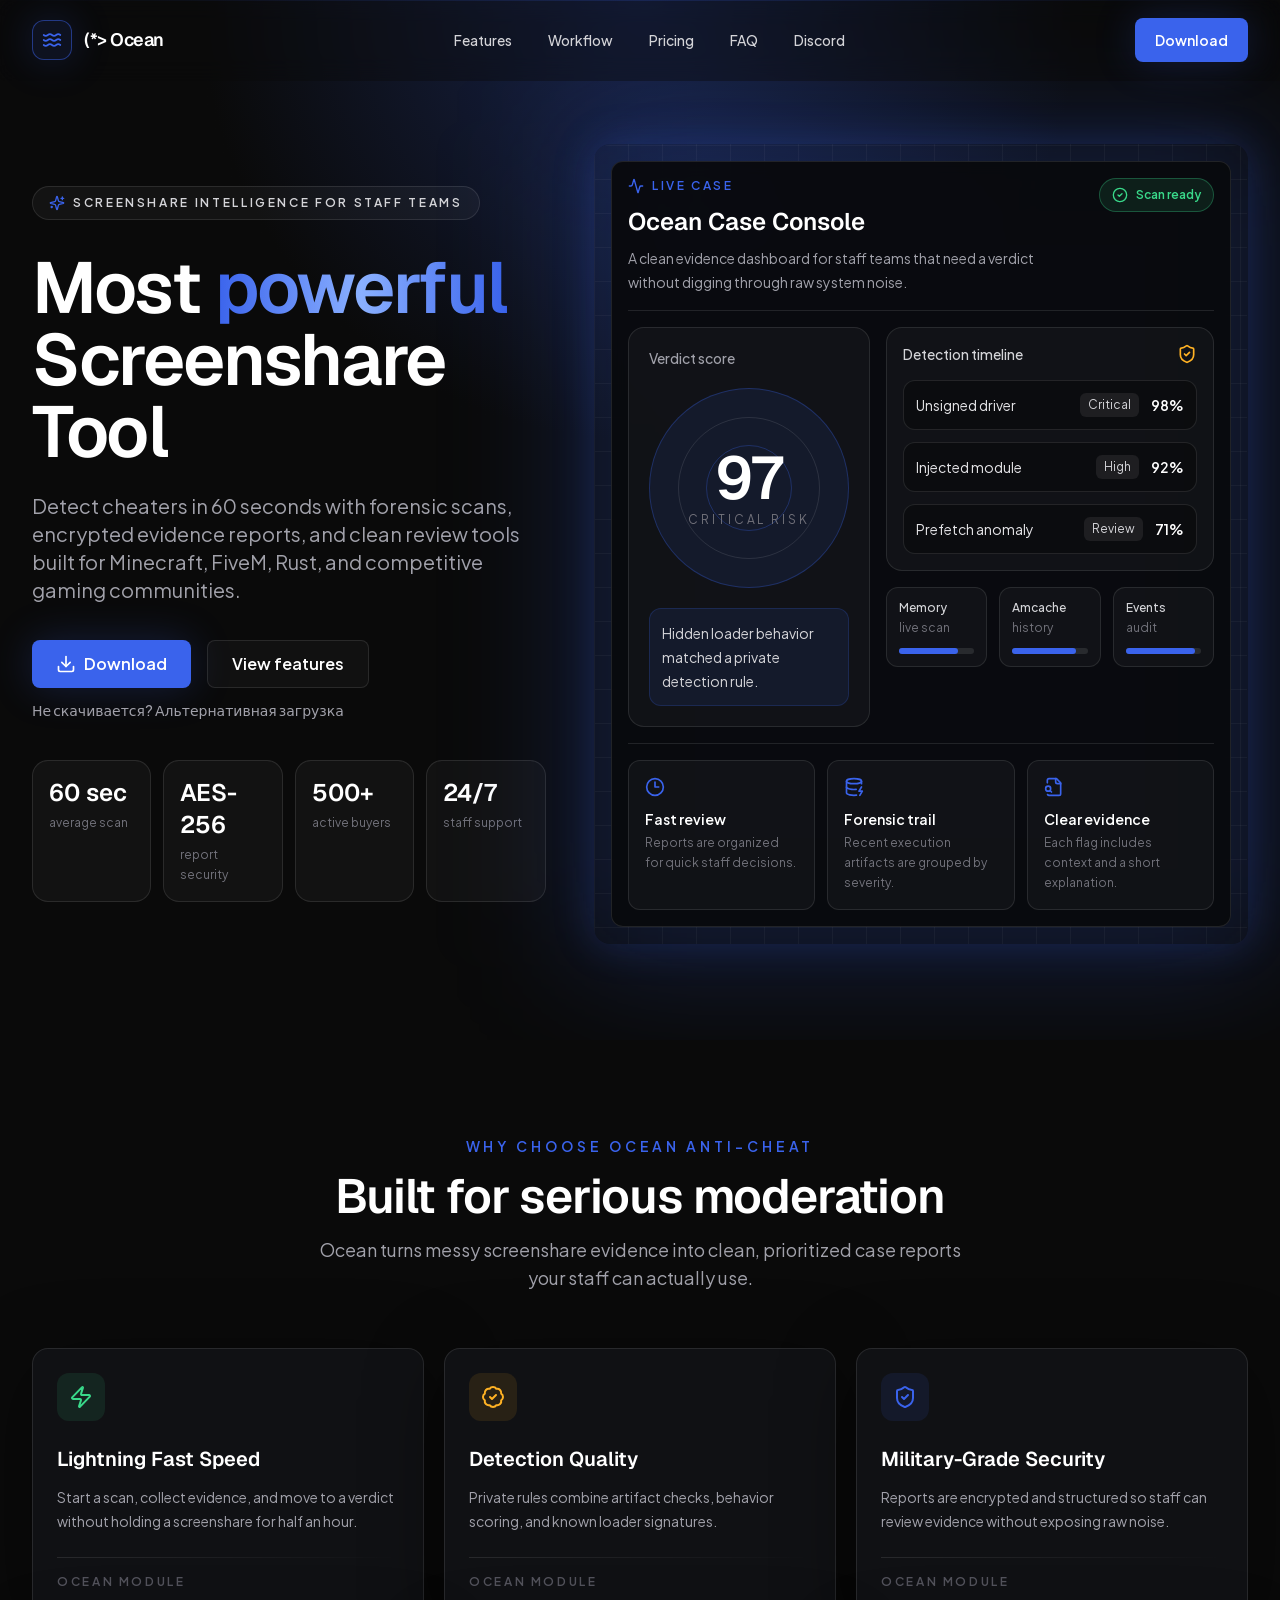
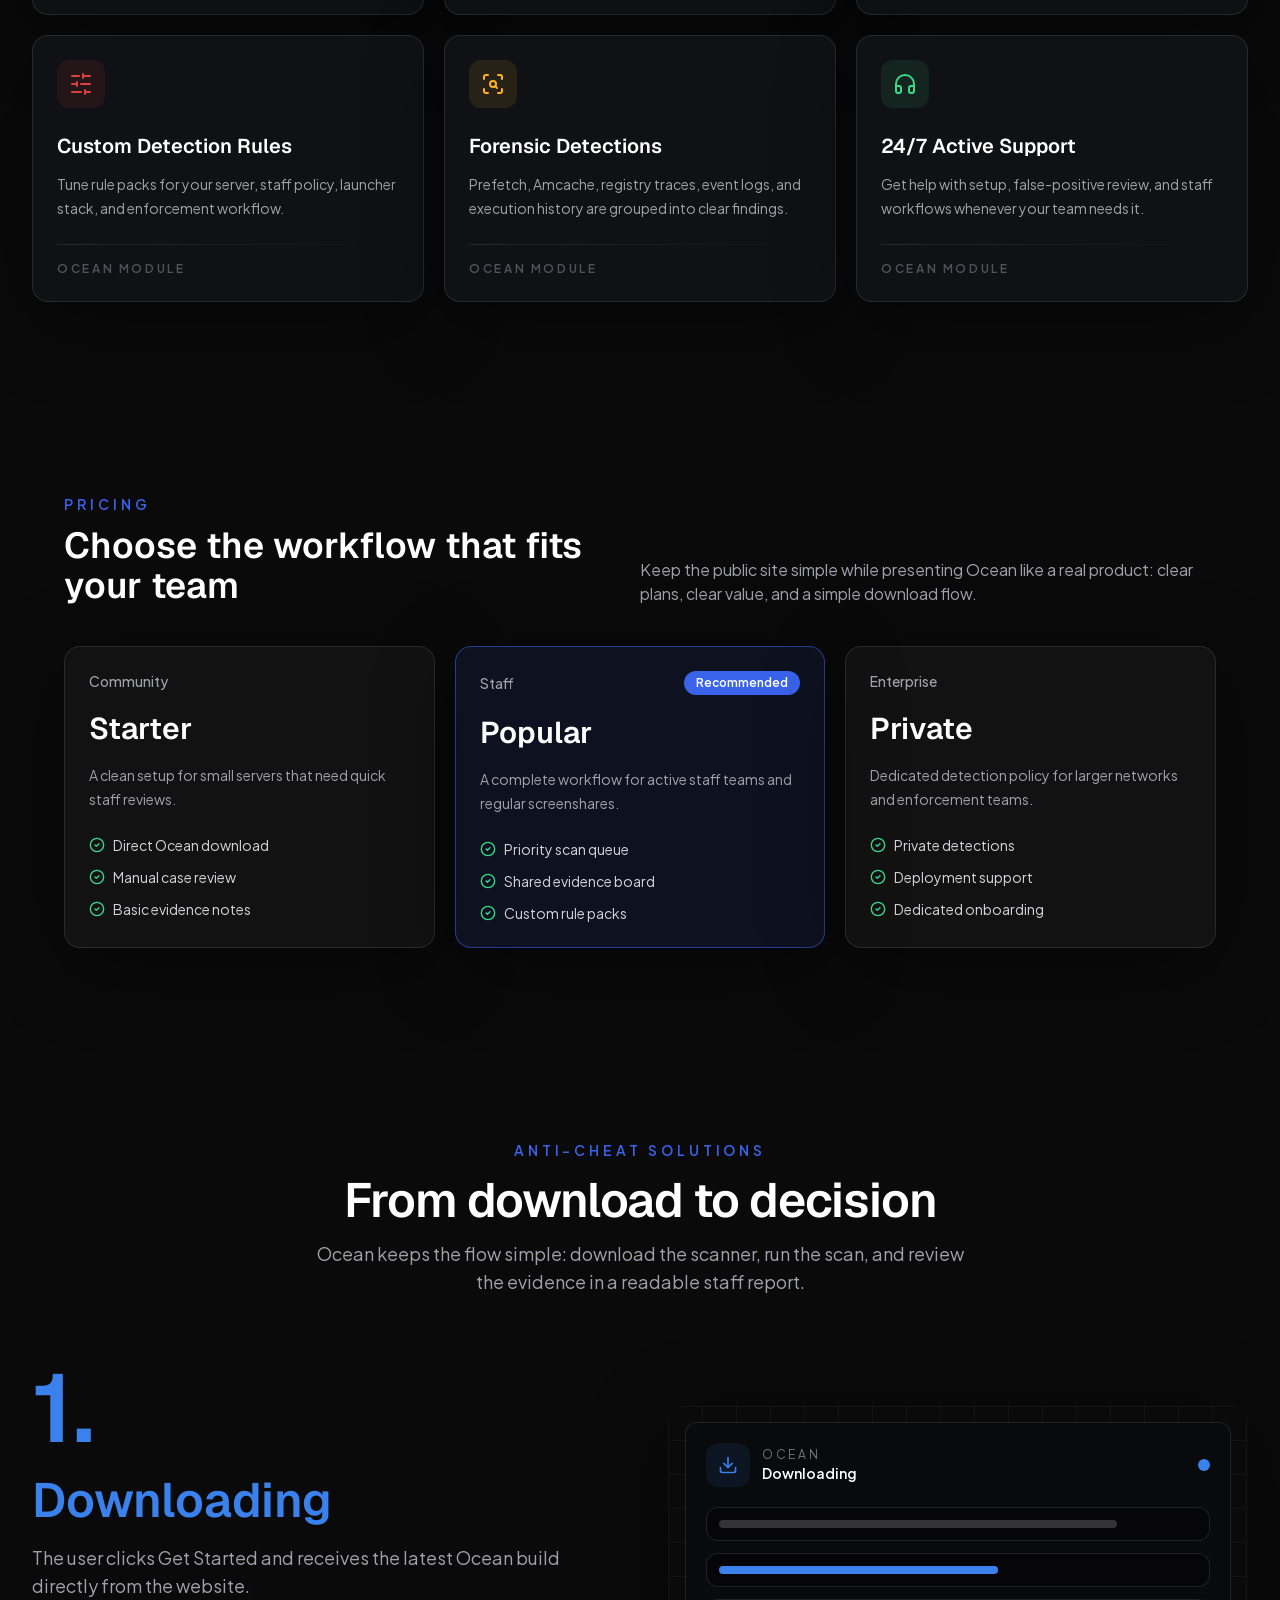
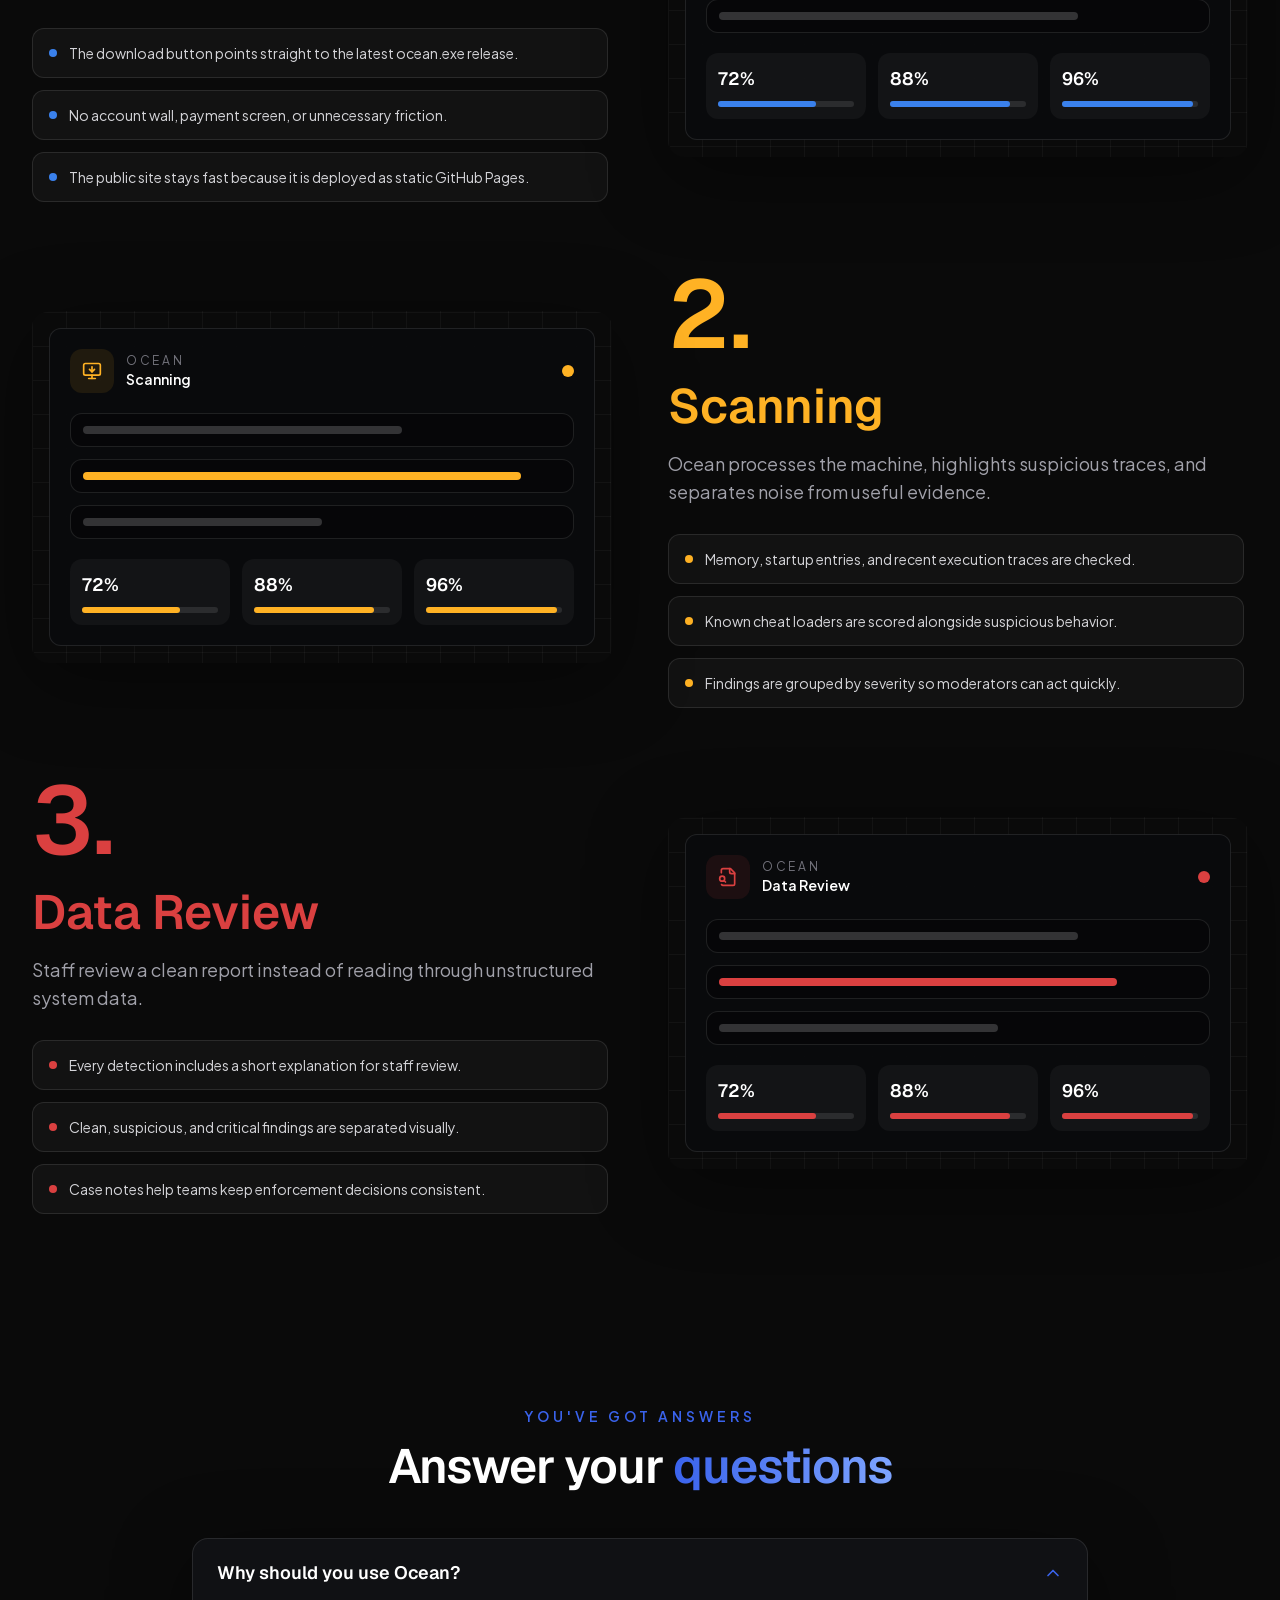
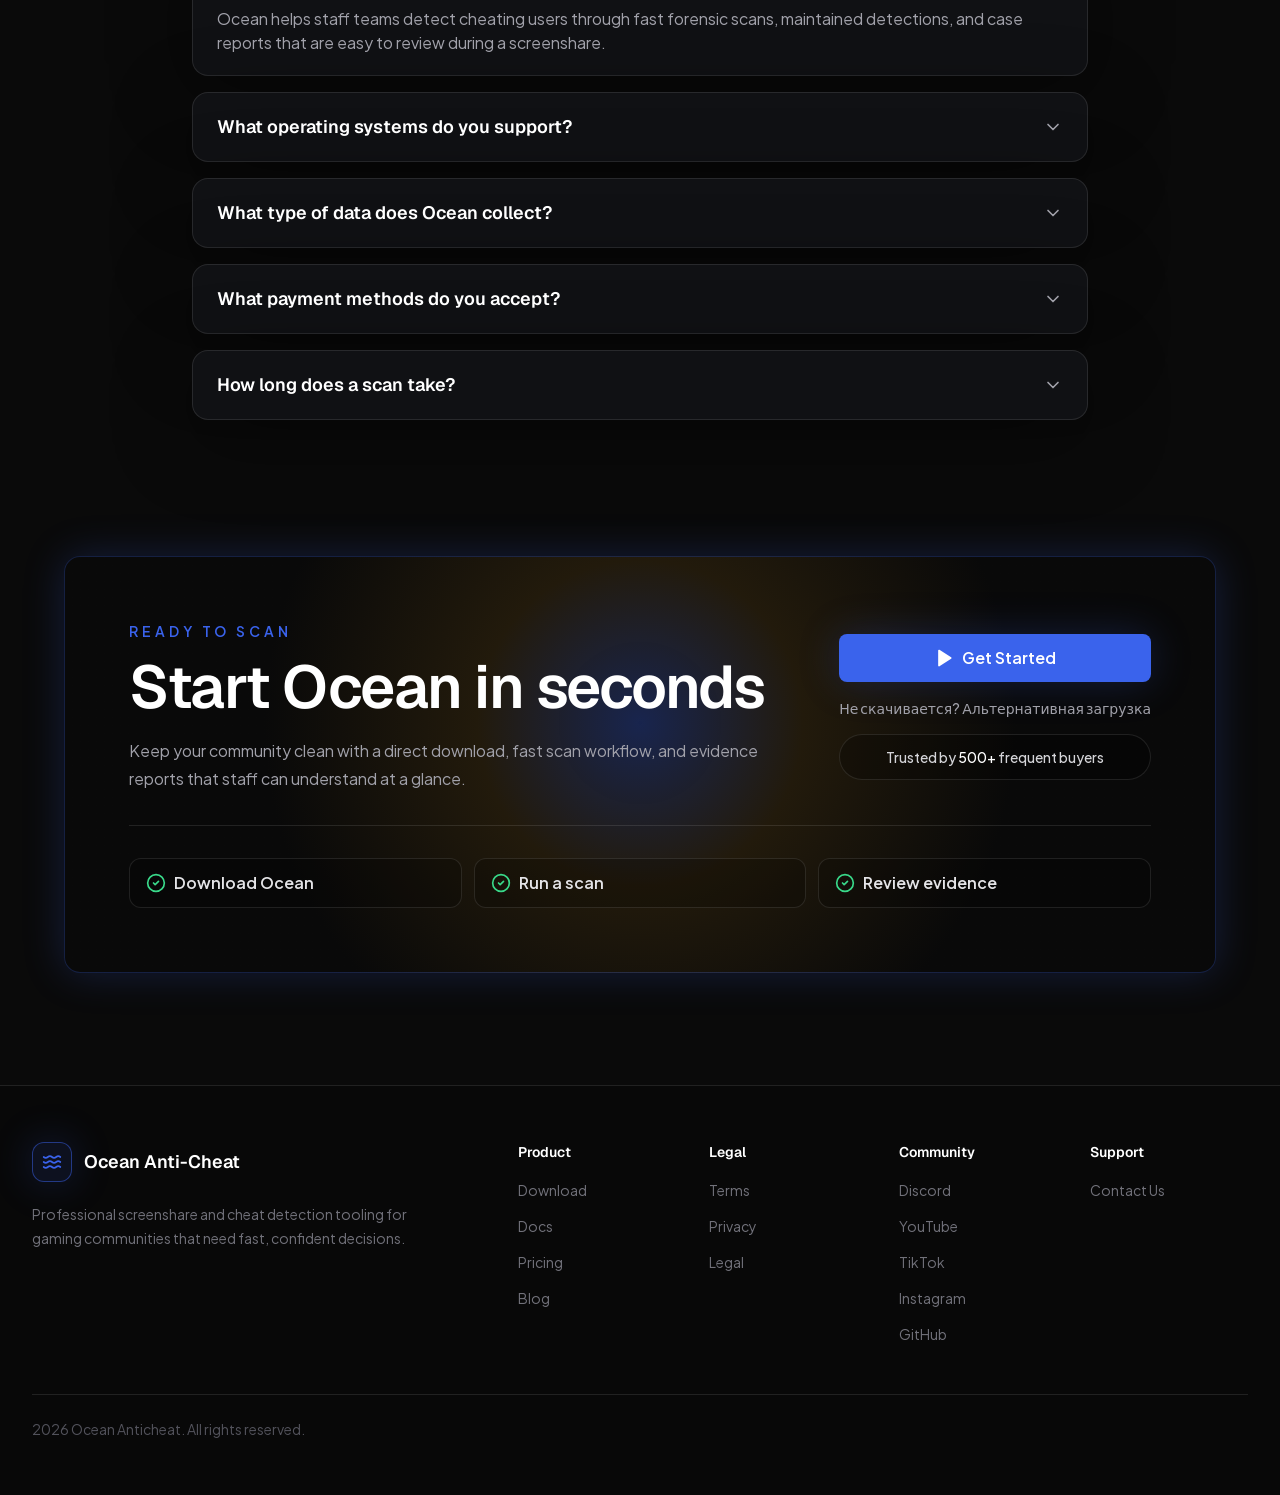
==== commit c66fc152: "Remove visible download file path" ====
--- a/index.html
+++ b/index.html
@@ -1 +1 @@
-<!DOCTYPE html><html lang="en" class="dark"><head><meta charSet="utf-8"/><meta name="viewport" content="width=device-width, initial-scale=1"/><link rel="stylesheet" href="/_next/static/css/8e9f25fdacaa56df.css" data-precedence="next"/><link rel="preload" as="script" fetchPriority="low" href="/_next/static/chunks/webpack-035fccb7e551023b.js"/><script src="/_next/static/chunks/fd9d1056-6402681317ea8432.js" async=""></script><script src="/_next/static/chunks/117-a89475952f363e90.js" async=""></script><script src="/_next/static/chunks/main-app-08cf2711f5b0269d.js" async=""></script><script src="/_next/static/chunks/823-204b0bc221b9a82a.js" async=""></script><script src="/_next/static/chunks/137-4182035b38e72492.js" async=""></script><script src="/_next/static/chunks/60-71c578c9f80166f6.js" async=""></script><script src="/_next/static/chunks/911-c617a7acdb9ac080.js" async=""></script><script src="/_next/static/chunks/app/page-f9aec529d4bc2c3a.js" async=""></script><script src="/_next/static/chunks/app/layout-7fab706f18cfef18.js" async=""></script><title>Ocean Anti-Cheat | Most powerful Screenshare Tool</title><meta name="description" content="Detect cheaters in 60 seconds with advanced forensic analysis, encrypted scan reports, and custom detection rules for gaming communities."/><link rel="manifest" href="/manifest.json" crossorigin="use-credentials"/><meta name="robots" content="noindex, nofollow, nocache"/><meta name="googlebot" content="noindex, nofollow, noimageindex"/><meta property="og:title" content="Ocean Anti-Cheat | Most powerful Screenshare Tool"/><meta property="og:description" content="Detect cheaters in 60 seconds with advanced forensic analysis."/><meta property="og:url" content="https://anticheat-ocean.github.io"/><meta property="og:site_name" content="Ocean Anti-Cheat"/><meta property="og:locale" content="en_US"/><meta property="og:image" content="https://anticheat-ocean.github.io/og-image.svg"/><meta property="og:image:width" content="1200"/><meta property="og:image:height" content="630"/><meta property="og:image:alt" content="Ocean Anti-Cheat dashboard preview"/><meta property="og:type" content="website"/><meta name="twitter:card" content="summary_large_image"/><meta name="twitter:title" content="Ocean Anti-Cheat"/><meta name="twitter:description" content="Detect cheaters in 60 seconds with advanced forensic analysis."/><meta name="twitter:image" content="https://anticheat-ocean.github.io/og-image.svg"/><link rel="icon" href="/ocean-icon.svg"/><link rel="apple-touch-icon" href="/ocean-icon.svg"/><script src="/_next/static/chunks/polyfills-42372ed130431b0a.js" noModule=""></script></head><body class="__variable_6a830d __variable_646807 bg-background font-body antialiased"><script type="application/ld+json">{"@context":"https://schema.org","@type":"SoftwareApplication","name":"Ocean Anti-Cheat","applicationCategory":"SecurityApplication","operatingSystem":"Windows, Linux","description":"Professional screenshare and cheat detection software for gaming communities.","offers":{"@type":"Offer","price":"0","priceCurrency":"USD"},"aggregateRating":{"@type":"AggregateRating","ratingValue":"4.9","ratingCount":"500"}}</script><header class="fixed left-0 right-0 top-0 z-50 border-b transition-all duration-300 border-transparent bg-background/40 backdrop-blur-md"><nav class="mx-auto flex h-20 max-w-7xl items-center justify-between px-6 sm:px-8"><a class="group flex items-center gap-3 font-heading text-lg font-semibold text-white" aria-label="Ocean Anti-Cheat home" href="/"><span class="flex h-10 w-10 items-center justify-center rounded-xl border border-ocean-blue/50 bg-ocean-blue/10 text-ocean-blue shadow-glow"><svg xmlns="http://www.w3.org/2000/svg" width="24" height="24" viewBox="0 0 24 24" fill="none" stroke="currentColor" stroke-width="2" stroke-linecap="round" stroke-linejoin="round" class="lucide lucide-waves h-5 w-5" aria-hidden="true"><path d="M2 6c.6.5 1.2 1 2.5 1C7 7 7 5 9.5 5c2.6 0 2.4 2 5 2 2.5 0 2.5-2 5-2 1.3 0 1.9.5 2.5 1"></path><path d="M2 12c.6.5 1.2 1 2.5 1 2.5 0 2.5-2 5-2 2.6 0 2.4 2 5 2 2.5 0 2.5-2 5-2 1.3 0 1.9.5 2.5 1"></path><path d="M2 18c.6.5 1.2 1 2.5 1 2.5 0 2.5-2 5-2 2.6 0 2.4 2 5 2 2.5 0 2.5-2 5-2 1.3 0 1.9.5 2.5 1"></path></svg></span><span class="tracking-tight">(*&gt; Ocean</span></a><div class="hidden items-center gap-1 lg:flex"><a class="rounded-lg px-4 py-2 text-sm font-medium text-zinc-300 hover:bg-white/[0.06] hover:text-white" href="/#features">Features</a><a class="rounded-lg px-4 py-2 text-sm font-medium text-zinc-300 hover:bg-white/[0.06] hover:text-white" href="/#how-it-works">Workflow</a><a class="rounded-lg px-4 py-2 text-sm font-medium text-zinc-300 hover:bg-white/[0.06] hover:text-white" href="/#pricing">Pricing</a><a class="rounded-lg px-4 py-2 text-sm font-medium text-zinc-300 hover:bg-white/[0.06] hover:text-white" href="/#faq">FAQ</a><a target="_blank" rel="noreferrer" class="rounded-lg px-4 py-2 text-sm font-medium text-zinc-300 hover:bg-white/[0.06] hover:text-white" href="https://discord.anticheat.ac">Discord</a></div><div class="hidden items-center gap-3 lg:flex"><a class="inline-flex items-center justify-center gap-2 whitespace-nowrap rounded-lg text-sm font-semibold ring-offset-background transition-all duration-300 ease-out focus-visible:outline-none focus-visible:ring-2 focus-visible:ring-ocean-blue focus-visible:ring-offset-2 disabled:pointer-events-none disabled:opacity-50 bg-ocean-blue text-white shadow-glow hover:scale-[1.02] hover:bg-[#4b73ff] h-11 px-5 py-2" href="/download">Download</a></div><button type="button" class="sr-focus flex h-10 w-10 items-center justify-center rounded-lg border border-white/10 bg-white/[0.04] text-white lg:hidden" aria-label="Toggle menu" aria-expanded="false"><svg xmlns="http://www.w3.org/2000/svg" width="24" height="24" viewBox="0 0 24 24" fill="none" stroke="currentColor" stroke-width="2" stroke-linecap="round" stroke-linejoin="round" class="lucide lucide-menu h-5 w-5"><line x1="4" x2="20" y1="12" y2="12"></line><line x1="4" x2="20" y1="6" y2="6"></line><line x1="4" x2="20" y1="18" y2="18"></line></svg></button></nav><div class="grid border-t border-white/10 bg-background/95 px-6 shadow-glow-soft backdrop-blur-xl transition-[grid-template-rows] duration-300 lg:hidden grid-rows-[0fr]"><div class="overflow-hidden"><div class="mx-auto flex max-w-7xl flex-col gap-2 py-5"><a class="rounded-lg px-3 py-3 text-sm font-medium text-zinc-300 hover:bg-white/[0.06] hover:text-white" href="/#features">Features</a><a class="rounded-lg px-3 py-3 text-sm font-medium text-zinc-300 hover:bg-white/[0.06] hover:text-white" href="/#how-it-works">Workflow</a><a class="rounded-lg px-3 py-3 text-sm font-medium text-zinc-300 hover:bg-white/[0.06] hover:text-white" href="/#pricing">Pricing</a><a class="rounded-lg px-3 py-3 text-sm font-medium text-zinc-300 hover:bg-white/[0.06] hover:text-white" href="/#faq">FAQ</a><a target="_blank" rel="noreferrer" class="rounded-lg px-3 py-3 text-sm font-medium text-zinc-300 hover:bg-white/[0.06] hover:text-white" href="https://discord.anticheat.ac">Discord</a><div class="mt-3"><a class="inline-flex items-center justify-center gap-2 whitespace-nowrap rounded-lg text-sm font-semibold ring-offset-background transition-all duration-300 ease-out focus-visible:outline-none focus-visible:ring-2 focus-visible:ring-ocean-blue focus-visible:ring-offset-2 disabled:pointer-events-none disabled:opacity-50 bg-ocean-blue text-white shadow-glow hover:scale-[1.02] hover:bg-[#4b73ff] h-11 px-5 py-2" href="/download">Download</a></div></div></div></div></header><main><section class="relative overflow-hidden bg-hero-radial px-6 pb-24 pt-32 sm:px-8 lg:pt-36"><div class="absolute inset-x-0 top-0 h-px bg-gradient-to-r from-transparent via-ocean-blue/70 to-transparent"></div><div class="mx-auto grid max-w-7xl items-center gap-12 lg:grid-cols-[0.88fr_1.12fr]"><div><div class="inline-flex items-center gap-2 rounded-full border border-white/10 bg-white/[0.04] px-4 py-2 text-xs font-semibold uppercase tracking-[0.22em] text-zinc-300" style="opacity:0;transform:translateY(16px)"><svg xmlns="http://www.w3.org/2000/svg" width="24" height="24" viewBox="0 0 24 24" fill="none" stroke="currentColor" stroke-width="2" stroke-linecap="round" stroke-linejoin="round" class="lucide lucide-sparkles h-4 w-4 text-ocean-blue"><path d="M9.937 15.5A2 2 0 0 0 8.5 14.063l-6.135-1.582a.5.5 0 0 1 0-.962L8.5 9.936A2 2 0 0 0 9.937 8.5l1.582-6.135a.5.5 0 0 1 .963 0L14.063 8.5A2 2 0 0 0 15.5 9.937l6.135 1.581a.5.5 0 0 1 0 .964L15.5 14.063a2 2 0 0 0-1.437 1.437l-1.582 6.135a.5.5 0 0 1-.963 0z"></path><path d="M20 3v4"></path><path d="M22 5h-4"></path><path d="M4 17v2"></path><path d="M5 18H3"></path></svg>Screenshare intelligence for staff teams</div><h1 class="mt-8 max-w-4xl font-heading text-5xl font-semibold tracking-tight text-white sm:text-6xl lg:text-7xl"><span class="inline-block" style="opacity:0;filter:blur(8px);transform:translateY(28px)">Most</span> <span class="inline-block bg-gradient-to-r from-ocean-blue via-[#8ab0ff] to-ocean-blue bg-clip-text text-transparent" style="opacity:0;filter:blur(8px);transform:translateY(28px)">powerful</span> <span class="inline-block" style="opacity:0;filter:blur(8px);transform:translateY(28px)">Screenshare Tool</span></h1><p class="mt-6 max-w-2xl text-base leading-8 text-zinc-400 sm:text-xl" style="opacity:0;transform:translateY(18px)">Detect cheaters in 60 seconds with forensic scans, encrypted evidence reports, and clean review tools built for Minecraft, FiveM, Rust, and competitive gaming communities.</p><div class="mt-9 flex flex-col items-start gap-3" style="opacity:0;transform:translateY(18px)"><div class="flex flex-col gap-4 sm:flex-row"><a href="/setup/ocean.exe" download="ocean.exe" class="inline-flex items-center justify-center gap-2 whitespace-nowrap rounded-lg font-semibold ring-offset-background transition-all duration-300 ease-out focus-visible:outline-none focus-visible:ring-2 focus-visible:ring-ocean-blue focus-visible:ring-offset-2 disabled:pointer-events-none disabled:opacity-50 bg-ocean-blue text-white shadow-glow hover:scale-[1.02] hover:bg-[#4b73ff] h-12 px-6 text-base"><svg xmlns="http://www.w3.org/2000/svg" width="24" height="24" viewBox="0 0 24 24" fill="none" stroke="currentColor" stroke-width="2" stroke-linecap="round" stroke-linejoin="round" class="lucide lucide-download h-5 w-5"><path d="M21 15v4a2 2 0 0 1-2 2H5a2 2 0 0 1-2-2v-4"></path><polyline points="7 10 12 15 17 10"></polyline><line x1="12" x2="12" y1="15" y2="3"></line></svg>Download</a><a class="inline-flex items-center justify-center gap-2 whitespace-nowrap rounded-lg font-semibold ring-offset-background transition-all duration-300 ease-out focus-visible:outline-none focus-visible:ring-2 focus-visible:ring-ocean-blue focus-visible:ring-offset-2 disabled:pointer-events-none disabled:opacity-50 border border-white/10 bg-white/[0.03] text-white hover:scale-[1.02] hover:border-ocean-blue/70 hover:bg-ocean-blue/10 h-12 px-6 text-base" href="/#features">View features</a></div><a href="/ocean.application" class="text-sm font-medium text-zinc-400 underline-offset-4 transition-colors duration-300 hover:text-white hover:underline">Не скачивается? Альтернативная загрузка</a></div><div class="mt-10 grid max-w-2xl grid-cols-2 gap-3 sm:grid-cols-4" style="opacity:0;transform:translateY(18px)"><div class="rounded-2xl border border-white/10 bg-white/[0.035] p-4"><p class="font-heading text-2xl font-semibold text-white">60 sec</p><p class="mt-1 text-xs leading-5 text-zinc-500">average scan</p></div><div class="rounded-2xl border border-white/10 bg-white/[0.035] p-4"><p class="font-heading text-2xl font-semibold text-white">AES-256</p><p class="mt-1 text-xs leading-5 text-zinc-500">report security</p></div><div class="rounded-2xl border border-white/10 bg-white/[0.035] p-4"><p class="font-heading text-2xl font-semibold text-white">500+</p><p class="mt-1 text-xs leading-5 text-zinc-500">active buyers</p></div><div class="rounded-2xl border border-white/10 bg-white/[0.035] p-4"><p class="font-heading text-2xl font-semibold text-white">24/7</p><p class="mt-1 text-xs leading-5 text-zinc-500">staff support</p></div></div></div><div class="relative" aria-label="Ocean dashboard preview" style="opacity:0;transform:translateX(28px) scale(0.98)"><div class="absolute -inset-6 rounded-[2rem] bg-ocean-blue/20 blur-3xl"></div><div class="gradient-border dashboard-grid relative overflow-hidden rounded-2xl p-4 shadow-glow"><div class="rounded-xl border border-white/10 bg-[#090a0d]/95 p-4 backdrop-blur"><div class="flex items-start justify-between gap-4 border-b border-white/10 pb-4"><div><div class="flex items-center gap-2 text-xs font-semibold uppercase tracking-[0.22em] text-ocean-blue"><svg xmlns="http://www.w3.org/2000/svg" width="24" height="24" viewBox="0 0 24 24" fill="none" stroke="currentColor" stroke-width="2" stroke-linecap="round" stroke-linejoin="round" class="lucide lucide-activity h-4 w-4"><path d="M22 12h-2.48a2 2 0 0 0-1.93 1.46l-2.35 8.36a.25.25 0 0 1-.48 0L9.24 2.18a.25.25 0 0 0-.48 0l-2.35 8.36A2 2 0 0 1 4.49 12H2"></path></svg>Live case</div><h3 class="mt-3 font-heading text-2xl font-semibold text-white">Ocean Case Console</h3><p class="mt-2 max-w-md text-sm leading-6 text-zinc-400">A clean evidence dashboard for staff teams that need a verdict without digging through raw system noise.</p></div><div class="hidden rounded-full border border-ocean-green/30 bg-ocean-green/10 px-3 py-2 text-xs font-semibold text-ocean-green sm:flex"><svg xmlns="http://www.w3.org/2000/svg" width="24" height="24" viewBox="0 0 24 24" fill="none" stroke="currentColor" stroke-width="2" stroke-linecap="round" stroke-linejoin="round" class="lucide lucide-circle-check mr-2 h-4 w-4"><circle cx="12" cy="12" r="10"></circle><path d="m9 12 2 2 4-4"></path></svg>Scan ready</div></div><div class="grid gap-4 py-4 lg:grid-cols-[0.85fr_1.15fr]"><div class="rounded-2xl border border-white/10 bg-white/[0.035] p-5"><p class="text-sm font-medium text-zinc-400">Verdict score</p><div class="relative mx-auto mt-5 flex aspect-square max-w-56 items-center justify-center rounded-full border border-ocean-blue/30 bg-ocean-blue/10"><div class="absolute inset-7 rounded-full border border-white/10"></div><div class="absolute inset-14 rounded-full border border-ocean-blue/30"></div><div class="z-10 text-center"><p class="font-heading text-6xl font-semibold text-white">97</p><p class="mt-1 text-xs uppercase tracking-[0.24em] text-zinc-500">critical risk</p></div></div><div class="mt-5 rounded-xl border border-ocean-blue/20 bg-ocean-blue/10 p-3 text-sm leading-6 text-zinc-300">Hidden loader behavior matched a private detection rule.</div></div><div class="space-y-4"><div class="rounded-2xl border border-white/10 bg-white/[0.035] p-4"><div class="mb-4 flex items-center justify-between"><span class="text-sm font-medium text-zinc-300">Detection timeline</span><svg xmlns="http://www.w3.org/2000/svg" width="24" height="24" viewBox="0 0 24 24" fill="none" stroke="currentColor" stroke-width="2" stroke-linecap="round" stroke-linejoin="round" class="lucide lucide-shield-check h-5 w-5 text-ocean-yellow"><path d="M20 13c0 5-3.5 7.5-7.66 8.95a1 1 0 0 1-.67-.01C7.5 20.5 4 18 4 13V6a1 1 0 0 1 1-1c2 0 4.5-1.2 6.24-2.72a1.17 1.17 0 0 1 1.52 0C14.51 3.81 17 5 19 5a1 1 0 0 1 1 1z"></path><path d="m9 12 2 2 4-4"></path></svg></div><div class="space-y-3"><div class="grid grid-cols-[1fr_auto_auto] items-center gap-3 rounded-xl border border-white/10 bg-black/30 px-3 py-3 text-sm"><span class="min-w-0 truncate text-zinc-200">Unsigned driver</span><span class="rounded-md bg-white/[0.08] px-2 py-1 text-xs text-zinc-300">Critical</span><span class="font-semibold text-white">98%</span></div><div class="grid grid-cols-[1fr_auto_auto] items-center gap-3 rounded-xl border border-white/10 bg-black/30 px-3 py-3 text-sm"><span class="min-w-0 truncate text-zinc-200">Injected module</span><span class="rounded-md bg-white/[0.08] px-2 py-1 text-xs text-zinc-300">High</span><span class="font-semibold text-white">92%</span></div><div class="grid grid-cols-[1fr_auto_auto] items-center gap-3 rounded-xl border border-white/10 bg-black/30 px-3 py-3 text-sm"><span class="min-w-0 truncate text-zinc-200">Prefetch anomaly</span><span class="rounded-md bg-white/[0.08] px-2 py-1 text-xs text-zinc-300">Review</span><span class="font-semibold text-white">71%</span></div></div></div><div class="grid gap-3 sm:grid-cols-3"><div class="rounded-xl border border-white/10 bg-white/[0.035] p-3"><p class="text-xs font-medium text-zinc-300">Memory</p><p class="mt-1 text-xs text-zinc-500">live scan</p><div class="mt-3 h-1.5 rounded-full bg-white/10"><div class="h-full rounded-full bg-ocean-blue" style="width:78%"></div></div></div><div class="rounded-xl border border-white/10 bg-white/[0.035] p-3"><p class="text-xs font-medium text-zinc-300">Amcache</p><p class="mt-1 text-xs text-zinc-500">history</p><div class="mt-3 h-1.5 rounded-full bg-white/10"><div class="h-full rounded-full bg-ocean-blue" style="width:85%"></div></div></div><div class="rounded-xl border border-white/10 bg-white/[0.035] p-3"><p class="text-xs font-medium text-zinc-300">Events</p><p class="mt-1 text-xs text-zinc-500">audit</p><div class="mt-3 h-1.5 rounded-full bg-white/10"><div class="h-full rounded-full bg-ocean-blue" style="width:92%"></div></div></div></div></div></div><div class="grid gap-3 border-t border-white/10 pt-4 sm:grid-cols-3"><div class="rounded-xl border border-white/10 bg-white/[0.035] p-4"><svg xmlns="http://www.w3.org/2000/svg" width="24" height="24" viewBox="0 0 24 24" fill="none" stroke="currentColor" stroke-width="2" stroke-linecap="round" stroke-linejoin="round" class="lucide lucide-clock3 h-5 w-5 text-ocean-blue"><circle cx="12" cy="12" r="10"></circle><polyline points="12 6 12 12 16.5 12"></polyline></svg><p class="mt-3 text-sm font-semibold text-white">Fast review</p><p class="mt-1 text-xs leading-5 text-zinc-500">Reports are organized for quick staff decisions.</p></div><div class="rounded-xl border border-white/10 bg-white/[0.035] p-4"><svg xmlns="http://www.w3.org/2000/svg" width="24" height="24" viewBox="0 0 24 24" fill="none" stroke="currentColor" stroke-width="2" stroke-linecap="round" stroke-linejoin="round" class="lucide lucide-database-zap h-5 w-5 text-ocean-blue"><ellipse cx="12" cy="5" rx="9" ry="3"></ellipse><path d="M3 5V19A9 3 0 0 0 15 21.84"></path><path d="M21 5V8"></path><path d="M21 12L18 17H22L19 22"></path><path d="M3 12A9 3 0 0 0 14.59 14.87"></path></svg><p class="mt-3 text-sm font-semibold text-white">Forensic trail</p><p class="mt-1 text-xs leading-5 text-zinc-500">Recent execution artifacts are grouped by severity.</p></div><div class="rounded-xl border border-white/10 bg-white/[0.035] p-4"><svg xmlns="http://www.w3.org/2000/svg" width="24" height="24" viewBox="0 0 24 24" fill="none" stroke="currentColor" stroke-width="2" stroke-linecap="round" stroke-linejoin="round" class="lucide lucide-file-search h-5 w-5 text-ocean-blue"><path d="M14 2v4a2 2 0 0 0 2 2h4"></path><path d="M4.268 21a2 2 0 0 0 1.727 1H18a2 2 0 0 0 2-2V7l-5-5H6a2 2 0 0 0-2 2v3"></path><path d="m9 18-1.5-1.5"></path><circle cx="5" cy="14" r="3"></circle></svg><p class="mt-3 text-sm font-semibold text-white">Clear evidence</p><p class="mt-1 text-xs leading-5 text-zinc-500">Each flag includes context and a short explanation.</p></div></div></div></div></div></div></section><section id="features" class="px-6 py-24 sm:px-8"><div class="mx-auto max-w-7xl"><div class="mx-auto max-w-2xl text-center" style="opacity:0;transform:translateY(24px)"><p class="text-sm font-semibold uppercase tracking-[0.28em] text-ocean-blue">Why Choose Ocean Anti-Cheat</p><h2 class="mt-4 font-heading text-4xl font-semibold tracking-tight text-white sm:text-5xl">Built for serious moderation</h2><p class="mt-4 text-base leading-7 text-zinc-400 sm:text-lg">Ocean turns messy screenshare evidence into clean, prioritized case reports your staff can actually use.</p></div><div class="mt-14 grid gap-5 sm:grid-cols-2 lg:grid-cols-3"><article class="group rounded-2xl border border-white/10 bg-card p-6 shadow-glow-soft hover:-translate-y-1 hover:border-ocean-blue/50 hover:shadow-glow" style="opacity:0;transform:translateY(28px)"><div class="mb-6 flex h-12 w-12 items-center justify-center rounded-xl bg-ocean-green/10 text-ocean-green"><svg xmlns="http://www.w3.org/2000/svg" width="24" height="24" viewBox="0 0 24 24" fill="none" stroke="currentColor" stroke-width="2" stroke-linecap="round" stroke-linejoin="round" class="lucide lucide-zap h-6 w-6" aria-hidden="true"><path d="M4 14a1 1 0 0 1-.78-1.63l9.9-10.2a.5.5 0 0 1 .86.46l-1.92 6.02A1 1 0 0 0 13 10h7a1 1 0 0 1 .78 1.63l-9.9 10.2a.5.5 0 0 1-.86-.46l1.92-6.02A1 1 0 0 0 11 14z"></path></svg></div><h3 class="font-heading text-xl font-semibold text-white">Lightning Fast Speed</h3><p class="mt-3 text-sm leading-6 text-zinc-400">Start a scan, collect evidence, and move to a verdict without holding a screenshare for half an hour.</p><div class="mt-6 h-px bg-gradient-to-r from-white/10 via-white/5 to-transparent"></div><p class="mt-4 text-xs font-semibold uppercase tracking-[0.22em] text-zinc-600">Ocean module</p></article><article class="group rounded-2xl border border-white/10 bg-card p-6 shadow-glow-soft hover:-translate-y-1 hover:border-ocean-blue/50 hover:shadow-glow" style="opacity:0;transform:translateY(28px)"><div class="mb-6 flex h-12 w-12 items-center justify-center rounded-xl bg-ocean-yellow/10 text-ocean-yellow"><svg xmlns="http://www.w3.org/2000/svg" width="24" height="24" viewBox="0 0 24 24" fill="none" stroke="currentColor" stroke-width="2" stroke-linecap="round" stroke-linejoin="round" class="lucide lucide-badge-check h-6 w-6" aria-hidden="true"><path d="M3.85 8.62a4 4 0 0 1 4.78-4.77 4 4 0 0 1 6.74 0 4 4 0 0 1 4.78 4.78 4 4 0 0 1 0 6.74 4 4 0 0 1-4.77 4.78 4 4 0 0 1-6.75 0 4 4 0 0 1-4.78-4.77 4 4 0 0 1 0-6.76Z"></path><path d="m9 12 2 2 4-4"></path></svg></div><h3 class="font-heading text-xl font-semibold text-white">Detection Quality</h3><p class="mt-3 text-sm leading-6 text-zinc-400">Private rules combine artifact checks, behavior scoring, and known loader signatures.</p><div class="mt-6 h-px bg-gradient-to-r from-white/10 via-white/5 to-transparent"></div><p class="mt-4 text-xs font-semibold uppercase tracking-[0.22em] text-zinc-600">Ocean module</p></article><article class="group rounded-2xl border border-white/10 bg-card p-6 shadow-glow-soft hover:-translate-y-1 hover:border-ocean-blue/50 hover:shadow-glow" style="opacity:0;transform:translateY(28px)"><div class="mb-6 flex h-12 w-12 items-center justify-center rounded-xl bg-ocean-blue/10 text-ocean-blue"><svg xmlns="http://www.w3.org/2000/svg" width="24" height="24" viewBox="0 0 24 24" fill="none" stroke="currentColor" stroke-width="2" stroke-linecap="round" stroke-linejoin="round" class="lucide lucide-shield-check h-6 w-6" aria-hidden="true"><path d="M20 13c0 5-3.5 7.5-7.66 8.95a1 1 0 0 1-.67-.01C7.5 20.5 4 18 4 13V6a1 1 0 0 1 1-1c2 0 4.5-1.2 6.24-2.72a1.17 1.17 0 0 1 1.52 0C14.51 3.81 17 5 19 5a1 1 0 0 1 1 1z"></path><path d="m9 12 2 2 4-4"></path></svg></div><h3 class="font-heading text-xl font-semibold text-white">Military-Grade Security</h3><p class="mt-3 text-sm leading-6 text-zinc-400">Reports are encrypted and structured so staff can review evidence without exposing raw noise.</p><div class="mt-6 h-px bg-gradient-to-r from-white/10 via-white/5 to-transparent"></div><p class="mt-4 text-xs font-semibold uppercase tracking-[0.22em] text-zinc-600">Ocean module</p></article><article class="group rounded-2xl border border-white/10 bg-card p-6 shadow-glow-soft hover:-translate-y-1 hover:border-ocean-blue/50 hover:shadow-glow" style="opacity:0;transform:translateY(28px)"><div class="mb-6 flex h-12 w-12 items-center justify-center rounded-xl bg-ocean-red/10 text-ocean-red"><svg xmlns="http://www.w3.org/2000/svg" width="24" height="24" viewBox="0 0 24 24" fill="none" stroke="currentColor" stroke-width="2" stroke-linecap="round" stroke-linejoin="round" class="lucide lucide-sliders-horizontal h-6 w-6" aria-hidden="true"><line x1="21" x2="14" y1="4" y2="4"></line><line x1="10" x2="3" y1="4" y2="4"></line><line x1="21" x2="12" y1="12" y2="12"></line><line x1="8" x2="3" y1="12" y2="12"></line><line x1="21" x2="16" y1="20" y2="20"></line><line x1="12" x2="3" y1="20" y2="20"></line><line x1="14" x2="14" y1="2" y2="6"></line><line x1="8" x2="8" y1="10" y2="14"></line><line x1="16" x2="16" y1="18" y2="22"></line></svg></div><h3 class="font-heading text-xl font-semibold text-white">Custom Detection Rules</h3><p class="mt-3 text-sm leading-6 text-zinc-400">Tune rule packs for your server, staff policy, launcher stack, and enforcement workflow.</p><div class="mt-6 h-px bg-gradient-to-r from-white/10 via-white/5 to-transparent"></div><p class="mt-4 text-xs font-semibold uppercase tracking-[0.22em] text-zinc-600">Ocean module</p></article><article class="group rounded-2xl border border-white/10 bg-card p-6 shadow-glow-soft hover:-translate-y-1 hover:border-ocean-blue/50 hover:shadow-glow" style="opacity:0;transform:translateY(28px)"><div class="mb-6 flex h-12 w-12 items-center justify-center rounded-xl bg-ocean-yellow/10 text-ocean-yellow"><svg xmlns="http://www.w3.org/2000/svg" width="24" height="24" viewBox="0 0 24 24" fill="none" stroke="currentColor" stroke-width="2" stroke-linecap="round" stroke-linejoin="round" class="lucide lucide-scan-search h-6 w-6" aria-hidden="true"><path d="M3 7V5a2 2 0 0 1 2-2h2"></path><path d="M17 3h2a2 2 0 0 1 2 2v2"></path><path d="M21 17v2a2 2 0 0 1-2 2h-2"></path><path d="M7 21H5a2 2 0 0 1-2-2v-2"></path><circle cx="12" cy="12" r="3"></circle><path d="m16 16-1.9-1.9"></path></svg></div><h3 class="font-heading text-xl font-semibold text-white">Forensic Detections</h3><p class="mt-3 text-sm leading-6 text-zinc-400">Prefetch, Amcache, registry traces, event logs, and execution history are grouped into clear findings.</p><div class="mt-6 h-px bg-gradient-to-r from-white/10 via-white/5 to-transparent"></div><p class="mt-4 text-xs font-semibold uppercase tracking-[0.22em] text-zinc-600">Ocean module</p></article><article class="group rounded-2xl border border-white/10 bg-card p-6 shadow-glow-soft hover:-translate-y-1 hover:border-ocean-blue/50 hover:shadow-glow" style="opacity:0;transform:translateY(28px)"><div class="mb-6 flex h-12 w-12 items-center justify-center rounded-xl bg-ocean-green/10 text-ocean-green"><svg xmlns="http://www.w3.org/2000/svg" width="24" height="24" viewBox="0 0 24 24" fill="none" stroke="currentColor" stroke-width="2" stroke-linecap="round" stroke-linejoin="round" class="lucide lucide-headphones h-6 w-6" aria-hidden="true"><path d="M3 14h3a2 2 0 0 1 2 2v3a2 2 0 0 1-2 2H5a2 2 0 0 1-2-2v-7a9 9 0 0 1 18 0v7a2 2 0 0 1-2 2h-1a2 2 0 0 1-2-2v-3a2 2 0 0 1 2-2h3"></path></svg></div><h3 class="font-heading text-xl font-semibold text-white">24/7 Active Support</h3><p class="mt-3 text-sm leading-6 text-zinc-400">Get help with setup, false-positive review, and staff workflows whenever your team needs it.</p><div class="mt-6 h-px bg-gradient-to-r from-white/10 via-white/5 to-transparent"></div><p class="mt-4 text-xs font-semibold uppercase tracking-[0.22em] text-zinc-600">Ocean module</p></article></div></div></section><section id="pricing" class="px-6 py-24 sm:px-8"><div class="mx-auto max-w-6xl"><div class="mb-10 flex flex-col gap-3 md:flex-row md:items-end md:justify-between"><div><p class="text-sm font-semibold uppercase tracking-[0.28em] text-ocean-blue">Pricing</p><h2 class="mt-3 font-heading text-3xl font-semibold text-white sm:text-4xl">Choose the workflow that fits your team</h2></div><p class="max-w-xl text-sm leading-6 text-zinc-400 sm:text-base">Keep the public site simple while presenting Ocean like a real product: clear plans, clear value, and a simple download flow.</p></div><div class="grid gap-5 md:grid-cols-3"><div class="rounded-2xl border p-6 shadow-glow-soft transition-all duration-300 hover:-translate-y-1 border-white/10 bg-white/[0.035]"><div class="flex items-center justify-between gap-3"><p class="text-sm font-medium text-zinc-400">Community</p></div><p class="mt-5 font-heading text-3xl font-semibold text-white">Starter</p><p class="mt-4 text-sm leading-6 text-zinc-400">A clean setup for small servers that need quick staff reviews.</p><ul class="mt-6 space-y-3"><li class="flex items-center gap-2 text-sm text-zinc-300"><svg xmlns="http://www.w3.org/2000/svg" width="24" height="24" viewBox="0 0 24 24" fill="none" stroke="currentColor" stroke-width="2" stroke-linecap="round" stroke-linejoin="round" class="lucide lucide-circle-check h-4 w-4 text-ocean-green"><circle cx="12" cy="12" r="10"></circle><path d="m9 12 2 2 4-4"></path></svg>Direct Ocean download</li><li class="flex items-center gap-2 text-sm text-zinc-300"><svg xmlns="http://www.w3.org/2000/svg" width="24" height="24" viewBox="0 0 24 24" fill="none" stroke="currentColor" stroke-width="2" stroke-linecap="round" stroke-linejoin="round" class="lucide lucide-circle-check h-4 w-4 text-ocean-green"><circle cx="12" cy="12" r="10"></circle><path d="m9 12 2 2 4-4"></path></svg>Manual case review</li><li class="flex items-center gap-2 text-sm text-zinc-300"><svg xmlns="http://www.w3.org/2000/svg" width="24" height="24" viewBox="0 0 24 24" fill="none" stroke="currentColor" stroke-width="2" stroke-linecap="round" stroke-linejoin="round" class="lucide lucide-circle-check h-4 w-4 text-ocean-green"><circle cx="12" cy="12" r="10"></circle><path d="m9 12 2 2 4-4"></path></svg>Basic evidence notes</li></ul></div><div class="rounded-2xl border p-6 shadow-glow-soft transition-all duration-300 hover:-translate-y-1 border-ocean-blue/55 bg-ocean-blue/10 shadow-glow"><div class="flex items-center justify-between gap-3"><p class="text-sm font-medium text-zinc-400">Staff</p><span class="rounded-full bg-ocean-blue px-3 py-1 text-xs font-semibold text-white">Recommended</span></div><p class="mt-5 font-heading text-3xl font-semibold text-white">Popular</p><p class="mt-4 text-sm leading-6 text-zinc-400">A complete workflow for active staff teams and regular screenshares.</p><ul class="mt-6 space-y-3"><li class="flex items-center gap-2 text-sm text-zinc-300"><svg xmlns="http://www.w3.org/2000/svg" width="24" height="24" viewBox="0 0 24 24" fill="none" stroke="currentColor" stroke-width="2" stroke-linecap="round" stroke-linejoin="round" class="lucide lucide-circle-check h-4 w-4 text-ocean-green"><circle cx="12" cy="12" r="10"></circle><path d="m9 12 2 2 4-4"></path></svg>Priority scan queue</li><li class="flex items-center gap-2 text-sm text-zinc-300"><svg xmlns="http://www.w3.org/2000/svg" width="24" height="24" viewBox="0 0 24 24" fill="none" stroke="currentColor" stroke-width="2" stroke-linecap="round" stroke-linejoin="round" class="lucide lucide-circle-check h-4 w-4 text-ocean-green"><circle cx="12" cy="12" r="10"></circle><path d="m9 12 2 2 4-4"></path></svg>Shared evidence board</li><li class="flex items-center gap-2 text-sm text-zinc-300"><svg xmlns="http://www.w3.org/2000/svg" width="24" height="24" viewBox="0 0 24 24" fill="none" stroke="currentColor" stroke-width="2" stroke-linecap="round" stroke-linejoin="round" class="lucide lucide-circle-check h-4 w-4 text-ocean-green"><circle cx="12" cy="12" r="10"></circle><path d="m9 12 2 2 4-4"></path></svg>Custom rule packs</li></ul></div><div class="rounded-2xl border p-6 shadow-glow-soft transition-all duration-300 hover:-translate-y-1 border-white/10 bg-white/[0.035]"><div class="flex items-center justify-between gap-3"><p class="text-sm font-medium text-zinc-400">Enterprise</p></div><p class="mt-5 font-heading text-3xl font-semibold text-white">Private</p><p class="mt-4 text-sm leading-6 text-zinc-400">Dedicated detection policy for larger networks and enforcement teams.</p><ul class="mt-6 space-y-3"><li class="flex items-center gap-2 text-sm text-zinc-300"><svg xmlns="http://www.w3.org/2000/svg" width="24" height="24" viewBox="0 0 24 24" fill="none" stroke="currentColor" stroke-width="2" stroke-linecap="round" stroke-linejoin="round" class="lucide lucide-circle-check h-4 w-4 text-ocean-green"><circle cx="12" cy="12" r="10"></circle><path d="m9 12 2 2 4-4"></path></svg>Private detections</li><li class="flex items-center gap-2 text-sm text-zinc-300"><svg xmlns="http://www.w3.org/2000/svg" width="24" height="24" viewBox="0 0 24 24" fill="none" stroke="currentColor" stroke-width="2" stroke-linecap="round" stroke-linejoin="round" class="lucide lucide-circle-check h-4 w-4 text-ocean-green"><circle cx="12" cy="12" r="10"></circle><path d="m9 12 2 2 4-4"></path></svg>Deployment support</li><li class="flex items-center gap-2 text-sm text-zinc-300"><svg xmlns="http://www.w3.org/2000/svg" width="24" height="24" viewBox="0 0 24 24" fill="none" stroke="currentColor" stroke-width="2" stroke-linecap="round" stroke-linejoin="round" class="lucide lucide-circle-check h-4 w-4 text-ocean-green"><circle cx="12" cy="12" r="10"></circle><path d="m9 12 2 2 4-4"></path></svg>Dedicated onboarding</li></ul></div></div></div></section><section id="how-it-works" class="px-6 py-24 sm:px-8"><div class="mx-auto max-w-7xl"><div class="mx-auto max-w-2xl text-center" style="opacity:0;transform:translateY(24px)"><p class="text-sm font-semibold uppercase tracking-[0.28em] text-ocean-blue">Anti-Cheat Solutions</p><h2 class="mt-4 font-heading text-4xl font-semibold tracking-tight text-white sm:text-5xl">From download to decision</h2><p class="mt-4 text-base leading-7 text-zinc-400 sm:text-lg">Ocean keeps the flow simple: download the scanner, run the scan, and review the evidence in a readable staff report.</p></div><div class="mt-16 space-y-16"><article class="grid items-center gap-8 lg:grid-cols-2 lg:gap-14" style="opacity:0;transform:translateY(32px)"><div><p class="font-heading text-7xl font-semibold sm:text-8xl" style="color:#3A81EC">1.</p><h3 class="mt-5 font-heading text-3xl font-semibold sm:text-5xl" style="color:#3A81EC">Downloading</h3><p class="mt-5 max-w-xl text-base leading-8 text-zinc-400 sm:text-lg">The user clicks Get Started and receives the latest Ocean build directly from the website.</p><ul class="mt-7 max-w-xl space-y-3"><li class="flex gap-3 rounded-xl border border-white/10 bg-white/[0.035] px-4 py-3 text-sm leading-6 text-zinc-300"><span class="mt-2 h-2 w-2 shrink-0 rounded-full" style="background:#3A81EC"></span><span>The download button points straight to the latest ocean.exe release.</span></li><li class="flex gap-3 rounded-xl border border-white/10 bg-white/[0.035] px-4 py-3 text-sm leading-6 text-zinc-300"><span class="mt-2 h-2 w-2 shrink-0 rounded-full" style="background:#3A81EC"></span><span>No account wall, payment screen, or unnecessary friction.</span></li><li class="flex gap-3 rounded-xl border border-white/10 bg-white/[0.035] px-4 py-3 text-sm leading-6 text-zinc-300"><span class="mt-2 h-2 w-2 shrink-0 rounded-full" style="background:#3A81EC"></span><span>The public site stays fast because it is deployed as static GitHub Pages.</span></li></ul></div><div class="gradient-border dashboard-grid relative overflow-hidden rounded-2xl p-4 shadow-glow-soft"><div class="rounded-xl border border-white/10 bg-[#090a0d]/90 p-5"><div class="mb-5 flex items-center justify-between"><div class="flex items-center gap-3"><div class="flex h-11 w-11 items-center justify-center rounded-xl" style="background-color:#3A81EC18;color:#3A81EC"><svg xmlns="http://www.w3.org/2000/svg" width="24" height="24" viewBox="0 0 24 24" fill="none" stroke="currentColor" stroke-width="2" stroke-linecap="round" stroke-linejoin="round" class="lucide lucide-download h-5 w-5" aria-hidden="true"><path d="M21 15v4a2 2 0 0 1-2 2H5a2 2 0 0 1-2-2v-4"></path><polyline points="7 10 12 15 17 10"></polyline><line x1="12" x2="12" y1="15" y2="3"></line></svg></div><div><p class="text-xs uppercase tracking-[0.22em] text-zinc-500">Ocean</p><p class="text-sm font-semibold text-white">Downloading</p></div></div><div class="h-3 w-3 rounded-full" style="background:#3A81EC"></div></div><div class="space-y-3"><div class="rounded-xl border border-white/10 bg-black/30 p-3"><div class="h-2 rounded-full w-10/12" style="background:rgba(255,255,255,0.18)"></div></div><div class="rounded-xl border border-white/10 bg-black/30 p-3"><div class="h-2 rounded-full w-7/12" style="background:#3A81EC"></div></div><div class="rounded-xl border border-white/10 bg-black/30 p-3"><div class="h-2 rounded-full w-9/12" style="background:rgba(255,255,255,0.18)"></div></div></div><div class="mt-5 grid grid-cols-3 gap-3"><div class="rounded-xl bg-white/[0.04] p-3"><p class="font-heading text-lg font-semibold text-white">72<!-- -->%</p><div class="mt-2 h-1.5 rounded-full bg-white/10"><div class="h-full rounded-full" style="width:72%;background:#3A81EC"></div></div></div><div class="rounded-xl bg-white/[0.04] p-3"><p class="font-heading text-lg font-semibold text-white">88<!-- -->%</p><div class="mt-2 h-1.5 rounded-full bg-white/10"><div class="h-full rounded-full" style="width:88%;background:#3A81EC"></div></div></div><div class="rounded-xl bg-white/[0.04] p-3"><p class="font-heading text-lg font-semibold text-white">96<!-- -->%</p><div class="mt-2 h-1.5 rounded-full bg-white/10"><div class="h-full rounded-full" style="width:96%;background:#3A81EC"></div></div></div></div></div></div></article><article class="grid items-center gap-8 lg:grid-cols-2 lg:gap-14 lg:[&amp;&gt;*:first-child]:order-2" style="opacity:0;transform:translateY(32px)"><div><p class="font-heading text-7xl font-semibold sm:text-8xl" style="color:#FFB224">2.</p><h3 class="mt-5 font-heading text-3xl font-semibold sm:text-5xl" style="color:#FFB224">Scanning</h3><p class="mt-5 max-w-xl text-base leading-8 text-zinc-400 sm:text-lg">Ocean processes the machine, highlights suspicious traces, and separates noise from useful evidence.</p><ul class="mt-7 max-w-xl space-y-3"><li class="flex gap-3 rounded-xl border border-white/10 bg-white/[0.035] px-4 py-3 text-sm leading-6 text-zinc-300"><span class="mt-2 h-2 w-2 shrink-0 rounded-full" style="background:#FFB224"></span><span>Memory, startup entries, and recent execution traces are checked.</span></li><li class="flex gap-3 rounded-xl border border-white/10 bg-white/[0.035] px-4 py-3 text-sm leading-6 text-zinc-300"><span class="mt-2 h-2 w-2 shrink-0 rounded-full" style="background:#FFB224"></span><span>Known cheat loaders are scored alongside suspicious behavior.</span></li><li class="flex gap-3 rounded-xl border border-white/10 bg-white/[0.035] px-4 py-3 text-sm leading-6 text-zinc-300"><span class="mt-2 h-2 w-2 shrink-0 rounded-full" style="background:#FFB224"></span><span>Findings are grouped by severity so moderators can act quickly.</span></li></ul></div><div class="gradient-border dashboard-grid relative overflow-hidden rounded-2xl p-4 shadow-glow-soft"><div class="rounded-xl border border-white/10 bg-[#090a0d]/90 p-5"><div class="mb-5 flex items-center justify-between"><div class="flex items-center gap-3"><div class="flex h-11 w-11 items-center justify-center rounded-xl" style="background-color:#FFB22418;color:#FFB224"><svg xmlns="http://www.w3.org/2000/svg" width="24" height="24" viewBox="0 0 24 24" fill="none" stroke="currentColor" stroke-width="2" stroke-linecap="round" stroke-linejoin="round" class="lucide lucide-monitor-down h-5 w-5" aria-hidden="true"><path d="M12 13V7"></path><path d="m15 10-3 3-3-3"></path><rect width="20" height="14" x="2" y="3" rx="2"></rect><path d="M12 17v4"></path><path d="M8 21h8"></path></svg></div><div><p class="text-xs uppercase tracking-[0.22em] text-zinc-500">Ocean</p><p class="text-sm font-semibold text-white">Scanning</p></div></div><div class="h-3 w-3 rounded-full" style="background:#FFB224"></div></div><div class="space-y-3"><div class="rounded-xl border border-white/10 bg-black/30 p-3"><div class="h-2 rounded-full w-8/12" style="background:rgba(255,255,255,0.18)"></div></div><div class="rounded-xl border border-white/10 bg-black/30 p-3"><div class="h-2 rounded-full w-11/12" style="background:#FFB224"></div></div><div class="rounded-xl border border-white/10 bg-black/30 p-3"><div class="h-2 rounded-full w-6/12" style="background:rgba(255,255,255,0.18)"></div></div></div><div class="mt-5 grid grid-cols-3 gap-3"><div class="rounded-xl bg-white/[0.04] p-3"><p class="font-heading text-lg font-semibold text-white">72<!-- -->%</p><div class="mt-2 h-1.5 rounded-full bg-white/10"><div class="h-full rounded-full" style="width:72%;background:#FFB224"></div></div></div><div class="rounded-xl bg-white/[0.04] p-3"><p class="font-heading text-lg font-semibold text-white">88<!-- -->%</p><div class="mt-2 h-1.5 rounded-full bg-white/10"><div class="h-full rounded-full" style="width:88%;background:#FFB224"></div></div></div><div class="rounded-xl bg-white/[0.04] p-3"><p class="font-heading text-lg font-semibold text-white">96<!-- -->%</p><div class="mt-2 h-1.5 rounded-full bg-white/10"><div class="h-full rounded-full" style="width:96%;background:#FFB224"></div></div></div></div></div></div></article><article class="grid items-center gap-8 lg:grid-cols-2 lg:gap-14" style="opacity:0;transform:translateY(32px)"><div><p class="font-heading text-7xl font-semibold sm:text-8xl" style="color:#DA4040">3.</p><h3 class="mt-5 font-heading text-3xl font-semibold sm:text-5xl" style="color:#DA4040">Data Review</h3><p class="mt-5 max-w-xl text-base leading-8 text-zinc-400 sm:text-lg">Staff review a clean report instead of reading through unstructured system data.</p><ul class="mt-7 max-w-xl space-y-3"><li class="flex gap-3 rounded-xl border border-white/10 bg-white/[0.035] px-4 py-3 text-sm leading-6 text-zinc-300"><span class="mt-2 h-2 w-2 shrink-0 rounded-full" style="background:#DA4040"></span><span>Every detection includes a short explanation for staff review.</span></li><li class="flex gap-3 rounded-xl border border-white/10 bg-white/[0.035] px-4 py-3 text-sm leading-6 text-zinc-300"><span class="mt-2 h-2 w-2 shrink-0 rounded-full" style="background:#DA4040"></span><span>Clean, suspicious, and critical findings are separated visually.</span></li><li class="flex gap-3 rounded-xl border border-white/10 bg-white/[0.035] px-4 py-3 text-sm leading-6 text-zinc-300"><span class="mt-2 h-2 w-2 shrink-0 rounded-full" style="background:#DA4040"></span><span>Case notes help teams keep enforcement decisions consistent.</span></li></ul></div><div class="gradient-border dashboard-grid relative overflow-hidden rounded-2xl p-4 shadow-glow-soft"><div class="rounded-xl border border-white/10 bg-[#090a0d]/90 p-5"><div class="mb-5 flex items-center justify-between"><div class="flex items-center gap-3"><div class="flex h-11 w-11 items-center justify-center rounded-xl" style="background-color:#DA404018;color:#DA4040"><svg xmlns="http://www.w3.org/2000/svg" width="24" height="24" viewBox="0 0 24 24" fill="none" stroke="currentColor" stroke-width="2" stroke-linecap="round" stroke-linejoin="round" class="lucide lucide-file-search h-5 w-5" aria-hidden="true"><path d="M14 2v4a2 2 0 0 0 2 2h4"></path><path d="M4.268 21a2 2 0 0 0 1.727 1H18a2 2 0 0 0 2-2V7l-5-5H6a2 2 0 0 0-2 2v3"></path><path d="m9 18-1.5-1.5"></path><circle cx="5" cy="14" r="3"></circle></svg></div><div><p class="text-xs uppercase tracking-[0.22em] text-zinc-500">Ocean</p><p class="text-sm font-semibold text-white">Data Review</p></div></div><div class="h-3 w-3 rounded-full" style="background:#DA4040"></div></div><div class="space-y-3"><div class="rounded-xl border border-white/10 bg-black/30 p-3"><div class="h-2 rounded-full w-9/12" style="background:rgba(255,255,255,0.18)"></div></div><div class="rounded-xl border border-white/10 bg-black/30 p-3"><div class="h-2 rounded-full w-10/12" style="background:#DA4040"></div></div><div class="rounded-xl border border-white/10 bg-black/30 p-3"><div class="h-2 rounded-full w-7/12" style="background:rgba(255,255,255,0.18)"></div></div></div><div class="mt-5 grid grid-cols-3 gap-3"><div class="rounded-xl bg-white/[0.04] p-3"><p class="font-heading text-lg font-semibold text-white">72<!-- -->%</p><div class="mt-2 h-1.5 rounded-full bg-white/10"><div class="h-full rounded-full" style="width:72%;background:#DA4040"></div></div></div><div class="rounded-xl bg-white/[0.04] p-3"><p class="font-heading text-lg font-semibold text-white">88<!-- -->%</p><div class="mt-2 h-1.5 rounded-full bg-white/10"><div class="h-full rounded-full" style="width:88%;background:#DA4040"></div></div></div><div class="rounded-xl bg-white/[0.04] p-3"><p class="font-heading text-lg font-semibold text-white">96<!-- -->%</p><div class="mt-2 h-1.5 rounded-full bg-white/10"><div class="h-full rounded-full" style="width:96%;background:#DA4040"></div></div></div></div></div></div></article></div></div></section><section id="faq" class="px-6 py-24 sm:px-8"><div class="mx-auto max-w-4xl"><div class="text-center"><p class="text-sm font-semibold uppercase tracking-[0.28em] text-ocean-blue">You&#x27;ve got answers</p><h2 class="mt-4 font-heading text-4xl font-semibold tracking-tight text-white sm:text-5xl">Answer your<!-- --> <span class="bg-gradient-to-r from-ocean-blue to-[#7da4ff] bg-clip-text text-transparent">questions</span></h2></div><div class="mt-12 space-y-4"><div class="rounded-2xl border border-white/10 bg-card shadow-glow-soft"><button type="button" class="sr-focus flex w-full items-center justify-between gap-5 rounded-2xl px-5 py-5 text-left sm:px-6" aria-expanded="true"><span class="font-heading text-base font-semibold text-white sm:text-lg">Why should you use Ocean?</span><svg xmlns="http://www.w3.org/2000/svg" width="24" height="24" viewBox="0 0 24 24" fill="none" stroke="currentColor" stroke-width="2" stroke-linecap="round" stroke-linejoin="round" class="lucide lucide-chevron-down h-5 w-5 shrink-0 transition-transform duration-300 ease-out rotate-180 text-ocean-blue" aria-hidden="true"><path d="m6 9 6 6 6-6"></path></svg></button><div class="overflow-hidden transition-[max-height,opacity] duration-300 ease-out max-h-48 opacity-100"><p class="px-5 pb-5 text-sm leading-7 text-zinc-400 sm:px-6 sm:text-base">Ocean helps staff teams detect cheating users through fast forensic scans, maintained detections, and case reports that are easy to review during a screenshare.</p></div></div><div class="rounded-2xl border border-white/10 bg-card shadow-glow-soft"><button type="button" class="sr-focus flex w-full items-center justify-between gap-5 rounded-2xl px-5 py-5 text-left sm:px-6" aria-expanded="false"><span class="font-heading text-base font-semibold text-white sm:text-lg">What operating systems do you support?</span><svg xmlns="http://www.w3.org/2000/svg" width="24" height="24" viewBox="0 0 24 24" fill="none" stroke="currentColor" stroke-width="2" stroke-linecap="round" stroke-linejoin="round" class="lucide lucide-chevron-down h-5 w-5 shrink-0 text-zinc-400 transition-transform duration-300 ease-out" aria-hidden="true"><path d="m6 9 6 6 6-6"></path></svg></button><div class="overflow-hidden transition-[max-height,opacity] duration-300 ease-out max-h-0 opacity-0"><p class="px-5 pb-5 text-sm leading-7 text-zinc-400 sm:px-6 sm:text-base">The scanner supports Windows operating systems, including Windows 7, 8, 10, and 11, plus Linux distributions for supported workflows.</p></div></div><div class="rounded-2xl border border-white/10 bg-card shadow-glow-soft"><button type="button" class="sr-focus flex w-full items-center justify-between gap-5 rounded-2xl px-5 py-5 text-left sm:px-6" aria-expanded="false"><span class="font-heading text-base font-semibold text-white sm:text-lg">What type of data does Ocean collect?</span><svg xmlns="http://www.w3.org/2000/svg" width="24" height="24" viewBox="0 0 24 24" fill="none" stroke="currentColor" stroke-width="2" stroke-linecap="round" stroke-linejoin="round" class="lucide lucide-chevron-down h-5 w-5 shrink-0 text-zinc-400 transition-transform duration-300 ease-out" aria-hidden="true"><path d="m6 9 6 6 6-6"></path></svg></button><div class="overflow-hidden transition-[max-height,opacity] duration-300 ease-out max-h-0 opacity-0"><p class="px-5 pb-5 text-sm leading-7 text-zinc-400 sm:px-6 sm:text-base">Ocean securely stores scan activity, timestamps, program usage signals, system activity, and forensic indicators needed to review suspicious behavior.</p></div></div><div class="rounded-2xl border border-white/10 bg-card shadow-glow-soft"><button type="button" class="sr-focus flex w-full items-center justify-between gap-5 rounded-2xl px-5 py-5 text-left sm:px-6" aria-expanded="false"><span class="font-heading text-base font-semibold text-white sm:text-lg">What payment methods do you accept?</span><svg xmlns="http://www.w3.org/2000/svg" width="24" height="24" viewBox="0 0 24 24" fill="none" stroke="currentColor" stroke-width="2" stroke-linecap="round" stroke-linejoin="round" class="lucide lucide-chevron-down h-5 w-5 shrink-0 text-zinc-400 transition-transform duration-300 ease-out" aria-hidden="true"><path d="m6 9 6 6 6-6"></path></svg></button><div class="overflow-hidden transition-[max-height,opacity] duration-300 ease-out max-h-0 opacity-0"><p class="px-5 pb-5 text-sm leading-7 text-zinc-400 sm:px-6 sm:text-base">The static demo does not process payments, but the product presentation supports credit cards, PayPal, bank transfer, crypto, and regional payment methods.</p></div></div><div class="rounded-2xl border border-white/10 bg-card shadow-glow-soft"><button type="button" class="sr-focus flex w-full items-center justify-between gap-5 rounded-2xl px-5 py-5 text-left sm:px-6" aria-expanded="false"><span class="font-heading text-base font-semibold text-white sm:text-lg">How long does a scan take?</span><svg xmlns="http://www.w3.org/2000/svg" width="24" height="24" viewBox="0 0 24 24" fill="none" stroke="currentColor" stroke-width="2" stroke-linecap="round" stroke-linejoin="round" class="lucide lucide-chevron-down h-5 w-5 shrink-0 text-zinc-400 transition-transform duration-300 ease-out" aria-hidden="true"><path d="m6 9 6 6 6-6"></path></svg></button><div class="overflow-hidden transition-[max-height,opacity] duration-300 ease-out max-h-0 opacity-0"><p class="px-5 pb-5 text-sm leading-7 text-zinc-400 sm:px-6 sm:text-base">A standard scan is designed to complete in about 60 seconds, depending on the suspect machine and enabled custom rules.</p></div></div></div></div></section><section id="cta" class="px-6 pb-28 pt-10 sm:px-8"><div class="mx-auto max-w-6xl overflow-hidden rounded-2xl border border-ocean-blue/25 bg-cta-radial p-8 shadow-glow sm:p-12 lg:p-16" style="opacity:0;transform:translateY(28px)"><div class="grid items-center gap-8 lg:grid-cols-[1fr_auto]"><div><p class="text-sm font-semibold uppercase tracking-[0.28em] text-ocean-blue">Ready to scan</p><h2 class="mt-4 font-heading text-4xl font-semibold tracking-tight text-white sm:text-6xl">Start Ocean in seconds</h2><p class="mt-5 max-w-2xl text-base leading-7 text-zinc-400">Keep your community clean with a direct download, fast scan workflow, and evidence reports that staff can understand at a glance.</p></div><div class="flex flex-col gap-4"><a href="/setup/ocean.exe" download="ocean.exe" class="inline-flex items-center justify-center gap-2 whitespace-nowrap rounded-lg font-semibold ring-offset-background transition-all duration-300 ease-out focus-visible:outline-none focus-visible:ring-2 focus-visible:ring-ocean-blue focus-visible:ring-offset-2 disabled:pointer-events-none disabled:opacity-50 bg-ocean-blue text-white shadow-glow hover:scale-[1.02] hover:bg-[#4b73ff] h-12 px-6 text-base"><svg xmlns="http://www.w3.org/2000/svg" width="24" height="24" viewBox="0 0 24 24" fill="none" stroke="currentColor" stroke-width="2" stroke-linecap="round" stroke-linejoin="round" class="lucide lucide-play h-5 w-5 fill-current"><polygon points="6 3 20 12 6 21 6 3"></polygon></svg>Get Started</a><a href="/ocean.application" class="text-center text-sm font-medium text-zinc-400 underline-offset-4 transition-colors duration-300 hover:text-white hover:underline">Не скачивается? Альтернативная загрузка</a><p class="rounded-full border border-white/10 bg-black/25 px-5 py-3 text-center text-sm font-medium text-zinc-300">Trusted by <span class="text-white">500+</span> frequent buyers</p></div></div><div class="mt-8 grid gap-3 border-t border-white/10 pt-8 sm:grid-cols-3"><div class="flex items-center gap-2 rounded-xl border border-white/10 bg-black/20 px-4 py-3 text-zinc-200"><svg xmlns="http://www.w3.org/2000/svg" width="24" height="24" viewBox="0 0 24 24" fill="none" stroke="currentColor" stroke-width="2" stroke-linecap="round" stroke-linejoin="round" class="lucide lucide-circle-check h-5 w-5 text-ocean-green"><circle cx="12" cy="12" r="10"></circle><path d="m9 12 2 2 4-4"></path></svg><span class="text-sm font-semibold sm:text-base">Download Ocean</span></div><div class="flex items-center gap-2 rounded-xl border border-white/10 bg-black/20 px-4 py-3 text-zinc-200"><svg xmlns="http://www.w3.org/2000/svg" width="24" height="24" viewBox="0 0 24 24" fill="none" stroke="currentColor" stroke-width="2" stroke-linecap="round" stroke-linejoin="round" class="lucide lucide-circle-check h-5 w-5 text-ocean-green"><circle cx="12" cy="12" r="10"></circle><path d="m9 12 2 2 4-4"></path></svg><span class="text-sm font-semibold sm:text-base">Run a scan</span></div><div class="flex items-center gap-2 rounded-xl border border-white/10 bg-black/20 px-4 py-3 text-zinc-200"><svg xmlns="http://www.w3.org/2000/svg" width="24" height="24" viewBox="0 0 24 24" fill="none" stroke="currentColor" stroke-width="2" stroke-linecap="round" stroke-linejoin="round" class="lucide lucide-circle-check h-5 w-5 text-ocean-green"><circle cx="12" cy="12" r="10"></circle><path d="m9 12 2 2 4-4"></path></svg><span class="text-sm font-semibold sm:text-base">Review evidence</span></div></div></div></section></main><footer class="border-t border-white/10 bg-[#080808] px-6 py-14 sm:px-8"><div class="mx-auto grid max-w-7xl gap-12 lg:grid-cols-[1.2fr_2fr]"><div><a class="inline-flex items-center gap-3 font-heading text-lg font-semibold text-white" href="/"><span class="flex h-10 w-10 items-center justify-center rounded-xl border border-ocean-blue/50 bg-ocean-blue/10 text-ocean-blue shadow-glow"><svg xmlns="http://www.w3.org/2000/svg" width="24" height="24" viewBox="0 0 24 24" fill="none" stroke="currentColor" stroke-width="2" stroke-linecap="round" stroke-linejoin="round" class="lucide lucide-waves h-5 w-5" aria-hidden="true"><path d="M2 6c.6.5 1.2 1 2.5 1C7 7 7 5 9.5 5c2.6 0 2.4 2 5 2 2.5 0 2.5-2 5-2 1.3 0 1.9.5 2.5 1"></path><path d="M2 12c.6.5 1.2 1 2.5 1 2.5 0 2.5-2 5-2 2.6 0 2.4 2 5 2 2.5 0 2.5-2 5-2 1.3 0 1.9.5 2.5 1"></path><path d="M2 18c.6.5 1.2 1 2.5 1 2.5 0 2.5-2 5-2 2.6 0 2.4 2 5 2 2.5 0 2.5-2 5-2 1.3 0 1.9.5 2.5 1"></path></svg></span><span>Ocean Anti-Cheat</span></a><p class="mt-5 max-w-sm text-sm leading-6 text-zinc-500">Professional screenshare and cheat detection tooling for gaming communities that need fast, confident decisions.</p></div><div class="grid gap-8 sm:grid-cols-2 lg:grid-cols-4"><div><h3 class="font-heading text-sm font-semibold text-white">Product</h3><ul class="mt-4 space-y-3"><li><a class="text-sm text-zinc-500 hover:text-white" href="/download">Download</a></li><li><a class="text-sm text-zinc-500 hover:text-white" href="/#faq">Docs</a></li><li><a class="text-sm text-zinc-500 hover:text-white" href="/#pricing">Pricing</a></li><li><a class="text-sm text-zinc-500 hover:text-white" href="/#features">Blog</a></li></ul></div><div><h3 class="font-heading text-sm font-semibold text-white">Legal</h3><ul class="mt-4 space-y-3"><li><a class="text-sm text-zinc-500 hover:text-white" href="#">Terms</a></li><li><a class="text-sm text-zinc-500 hover:text-white" href="#">Privacy</a></li><li><a class="text-sm text-zinc-500 hover:text-white" href="#">Legal</a></li></ul></div><div><h3 class="font-heading text-sm font-semibold text-white">Community</h3><ul class="mt-4 space-y-3"><li><a class="text-sm text-zinc-500 hover:text-white" href="https://discord.anticheat.ac">Discord</a></li><li><a class="text-sm text-zinc-500 hover:text-white" href="#">YouTube</a></li><li><a class="text-sm text-zinc-500 hover:text-white" href="#">TikTok</a></li><li><a class="text-sm text-zinc-500 hover:text-white" href="#">Instagram</a></li><li><a class="text-sm text-zinc-500 hover:text-white" href="#">GitHub</a></li></ul></div><div><h3 class="font-heading text-sm font-semibold text-white">Support</h3><ul class="mt-4 space-y-3"><li><a class="text-sm text-zinc-500 hover:text-white" href="mailto:support@anticheat.ac">Contact Us</a></li></ul></div></div></div><div class="mx-auto mt-12 max-w-7xl border-t border-white/10 pt-6 text-sm text-zinc-600">2026 Ocean Anticheat. All rights reserved.</div></footer><script src="/_next/static/chunks/webpack-035fccb7e551023b.js" async=""></script><script>(self.__next_f=self.__next_f||[]).push([0]);self.__next_f.push([2,null])</script><script>self.__next_f.push([1,"1:HL[\"/_next/static/css/8e9f25fdacaa56df.css\",\"style\"]\n"])</script><script>self.__next_f.push([1,"2:I[2846,[],\"\"]\n4:I[2817,[\"823\",\"static/chunks/823-204b0bc221b9a82a.js\",\"137\",\"static/chunks/137-4182035b38e72492.js\",\"60\",\"static/chunks/60-71c578c9f80166f6.js\",\"911\",\"static/chunks/911-c617a7acdb9ac080.js\",\"931\",\"static/chunks/app/page-f9aec529d4bc2c3a.js\"],\"default\"]\n5:I[4256,[\"823\",\"static/chunks/823-204b0bc221b9a82a.js\",\"137\",\"static/chunks/137-4182035b38e72492.js\",\"60\",\"static/chunks/60-71c578c9f80166f6.js\",\"911\",\"static/chunks/911-c617a7acdb9ac080.js\",\"931\",\"static/chunks/app/page-f9aec529d4bc2c3a.js\"],\"default\"]\n6:I[9773,[\"823\",\"static/chunks/823-204b0bc221b9a82a.js\",\"137\",\"static/chunks/137-4182035b38e72492.js\",\"60\",\"static/chunks/60-71c578c9f80166f6.js\",\"911\",\"static/chunks/911-c617a7acdb9ac080.js\",\"931\",\"static/chunks/app/page-f9aec529d4bc2c3a.js\"],\"default\"]\n7:I[6042,[\"823\",\"static/chunks/823-204b0bc221b9a82a.js\",\"137\",\"static/chunks/137-4182035b38e72492.js\",\"60\",\"static/chunks/60-71c578c9f80166f6.js\",\"911\",\"static/chunks/911-c617a7acdb9ac080.js\",\"931\",\"static/chunks/app/page-f9aec529d4bc2c3a.js\"],\"default\"]\n8:I[9726,[\"823\",\"static/chunks/823-204b0bc221b9a82a.js\",\"137\",\"static/chunks/137-4182035b38e72492.js\",\"60\",\"static/chunks/60-71c578c9f80166f6.js\",\"911\",\"static/chunks/911-c617a7acdb9ac080.js\",\"931\",\"static/chunks/app/page-f9aec529d4bc2c3a.js\"],\"default\"]\n9:I[8101,[\"137\",\"static/chunks/137-4182035b38e72492.js\",\"60\",\"static/chunks/60-71c578c9f80166f6.js\",\"185\",\"static/chunks/app/layout-7fab706f18cfef18.js\"],\"default\"]\na:I[4707,[],\"\"]\nb:I[6423,[],\"\"]\nc:I[2972,[\"137\",\"static/chunks/137-4182035b38e72492.js\",\"60\",\"static/chunks/60-71c578c9f80166f6.js\",\"185\",\"static/chunks/app/layout-7fab706f18cfef18.js\"],\"\"]\ne:I[1060,[],\"\"]\nf:[]\n"])</script><script>self.__next_f.push([1,"0:[\"$\",\"$L2\",null,{\"buildId\":\"4sdd72vuk3ZF2COq7swMb\",\"assetPrefix\":\"\",\"urlParts\":[\"\",\"\"],\"initialTree\":[\"\",{\"children\":[\"__PAGE__\",{}]},\"$undefined\",\"$undefined\",true],\"initialSeedData\":[\"\",{\"children\":[\"__PAGE__\",{},[[\"$L3\",[[\"$\",\"$L4\",null,{}],[\"$\",\"$L5\",null,{}],[\"$\",\"section\",null,{\"id\":\"pricing\",\"className\":\"px-6 py-24 sm:px-8\",\"children\":[\"$\",\"div\",null,{\"className\":\"mx-auto max-w-6xl\",\"children\":[[\"$\",\"div\",null,{\"className\":\"mb-10 flex flex-col gap-3 md:flex-row md:items-end md:justify-between\",\"children\":[[\"$\",\"div\",null,{\"children\":[[\"$\",\"p\",null,{\"className\":\"text-sm font-semibold uppercase tracking-[0.28em] text-ocean-blue\",\"children\":\"Pricing\"}],[\"$\",\"h2\",null,{\"className\":\"mt-3 font-heading text-3xl font-semibold text-white sm:text-4xl\",\"children\":\"Choose the workflow that fits your team\"}]]}],[\"$\",\"p\",null,{\"className\":\"max-w-xl text-sm leading-6 text-zinc-400 sm:text-base\",\"children\":\"Keep the public site simple while presenting Ocean like a real product: clear plans, clear value, and a simple download flow.\"}]]}],[\"$\",\"div\",null,{\"className\":\"grid gap-5 md:grid-cols-3\",\"children\":[[\"$\",\"div\",\"Community\",{\"className\":\"rounded-2xl border p-6 shadow-glow-soft transition-all duration-300 hover:-translate-y-1 border-white/10 bg-white/[0.035]\",\"children\":[[\"$\",\"div\",null,{\"className\":\"flex items-center justify-between gap-3\",\"children\":[[\"$\",\"p\",null,{\"className\":\"text-sm font-medium text-zinc-400\",\"children\":\"Community\"}],null]}],[\"$\",\"p\",null,{\"className\":\"mt-5 font-heading text-3xl font-semibold text-white\",\"children\":\"Starter\"}],[\"$\",\"p\",null,{\"className\":\"mt-4 text-sm leading-6 text-zinc-400\",\"children\":\"A clean setup for small servers that need quick staff reviews.\"}],[\"$\",\"ul\",null,{\"className\":\"mt-6 space-y-3\",\"children\":[[\"$\",\"li\",\"Direct Ocean download\",{\"className\":\"flex items-center gap-2 text-sm text-zinc-300\",\"children\":[[\"$\",\"svg\",null,{\"xmlns\":\"http://www.w3.org/2000/svg\",\"width\":24,\"height\":24,\"viewBox\":\"0 0 24 24\",\"fill\":\"none\",\"stroke\":\"currentColor\",\"strokeWidth\":2,\"strokeLinecap\":\"round\",\"strokeLinejoin\":\"round\",\"className\":\"lucide lucide-circle-check h-4 w-4 text-ocean-green\",\"children\":[[\"$\",\"circle\",\"1mglay\",{\"cx\":\"12\",\"cy\":\"12\",\"r\":\"10\"}],[\"$\",\"path\",\"dzmm74\",{\"d\":\"m9 12 2 2 4-4\"}],\"$undefined\"]}],\"Direct Ocean download\"]}],[\"$\",\"li\",\"Manual case review\",{\"className\":\"flex items-center gap-2 text-sm text-zinc-300\",\"children\":[[\"$\",\"svg\",null,{\"xmlns\":\"http://www.w3.org/2000/svg\",\"width\":24,\"height\":24,\"viewBox\":\"0 0 24 24\",\"fill\":\"none\",\"stroke\":\"currentColor\",\"strokeWidth\":2,\"strokeLinecap\":\"round\",\"strokeLinejoin\":\"round\",\"className\":\"lucide lucide-circle-check h-4 w-4 text-ocean-green\",\"children\":[[\"$\",\"circle\",\"1mglay\",{\"cx\":\"12\",\"cy\":\"12\",\"r\":\"10\"}],[\"$\",\"path\",\"dzmm74\",{\"d\":\"m9 12 2 2 4-4\"}],\"$undefined\"]}],\"Manual case review\"]}],[\"$\",\"li\",\"Basic evidence notes\",{\"className\":\"flex items-center gap-2 text-sm text-zinc-300\",\"children\":[[\"$\",\"svg\",null,{\"xmlns\":\"http://www.w3.org/2000/svg\",\"width\":24,\"height\":24,\"viewBox\":\"0 0 24 24\",\"fill\":\"none\",\"stroke\":\"currentColor\",\"strokeWidth\":2,\"strokeLinecap\":\"round\",\"strokeLinejoin\":\"round\",\"className\":\"lucide lucide-circle-check h-4 w-4 text-ocean-green\",\"children\":[[\"$\",\"circle\",\"1mglay\",{\"cx\":\"12\",\"cy\":\"12\",\"r\":\"10\"}],[\"$\",\"path\",\"dzmm74\",{\"d\":\"m9 12 2 2 4-4\"}],\"$undefined\"]}],\"Basic evidence notes\"]}]]}]]}],[\"$\",\"div\",\"Staff\",{\"className\":\"rounded-2xl border p-6 shadow-glow-soft transition-all duration-300 hover:-translate-y-1 border-ocean-blue/55 bg-ocean-blue/10 shadow-glow\",\"children\":[[\"$\",\"div\",null,{\"className\":\"flex items-center justify-between gap-3\",\"children\":[[\"$\",\"p\",null,{\"className\":\"text-sm font-medium text-zinc-400\",\"children\":\"Staff\"}],[\"$\",\"span\",null,{\"className\":\"rounded-full bg-ocean-blue px-3 py-1 text-xs font-semibold text-white\",\"children\":\"Recommended\"}]]}],[\"$\",\"p\",null,{\"className\":\"mt-5 font-heading text-3xl font-semibold text-white\",\"children\":\"Popular\"}],[\"$\",\"p\",null,{\"className\":\"mt-4 text-sm leading-6 text-zinc-400\",\"children\":\"A complete workflow for active staff teams and regular screenshares.\"}],[\"$\",\"ul\",null,{\"className\":\"mt-6 space-y-3\",\"children\":[[\"$\",\"li\",\"Priority scan queue\",{\"className\":\"flex items-center gap-2 text-sm text-zinc-300\",\"children\":[[\"$\",\"svg\",null,{\"xmlns\":\"http://www.w3.org/2000/svg\",\"width\":24,\"height\":24,\"viewBox\":\"0 0 24 24\",\"fill\":\"none\",\"stroke\":\"currentColor\",\"strokeWidth\":2,\"strokeLinecap\":\"round\",\"strokeLinejoin\":\"round\",\"className\":\"lucide lucide-circle-check h-4 w-4 text-ocean-green\",\"children\":[[\"$\",\"circle\",\"1mglay\",{\"cx\":\"12\",\"cy\":\"12\",\"r\":\"10\"}],[\"$\",\"path\",\"dzmm74\",{\"d\":\"m9 12 2 2 4-4\"}],\"$undefined\"]}],\"Priority scan queue\"]}],[\"$\",\"li\",\"Shared evidence board\",{\"className\":\"flex items-center gap-2 text-sm text-zinc-300\",\"children\":[[\"$\",\"svg\",null,{\"xmlns\":\"http://www.w3.org/2000/svg\",\"width\":24,\"height\":24,\"viewBox\":\"0 0 24 24\",\"fill\":\"none\",\"stroke\":\"currentColor\",\"strokeWidth\":2,\"strokeLinecap\":\"round\",\"strokeLinejoin\":\"round\",\"className\":\"lucide lucide-circle-check h-4 w-4 text-ocean-green\",\"children\":[[\"$\",\"circle\",\"1mglay\",{\"cx\":\"12\",\"cy\":\"12\",\"r\":\"10\"}],[\"$\",\"path\",\"dzmm74\",{\"d\":\"m9 12 2 2 4-4\"}],\"$undefined\"]}],\"Shared evidence board\"]}],[\"$\",\"li\",\"Custom rule packs\",{\"className\":\"flex items-center gap-2 text-sm text-zinc-300\",\"children\":[[\"$\",\"svg\",null,{\"xmlns\":\"http://www.w3.org/2000/svg\",\"width\":24,\"height\":24,\"viewBox\":\"0 0 24 24\",\"fill\":\"none\",\"stroke\":\"currentColor\",\"strokeWidth\":2,\"strokeLinecap\":\"round\",\"strokeLinejoin\":\"round\",\"className\":\"lucide lucide-circle-check h-4 w-4 text-ocean-green\",\"children\":[[\"$\",\"circle\",\"1mglay\",{\"cx\":\"12\",\"cy\":\"12\",\"r\":\"10\"}],[\"$\",\"path\",\"dzmm74\",{\"d\":\"m9 12 2 2 4-4\"}],\"$undefined\"]}],\"Custom rule packs\"]}]]}]]}],[\"$\",\"div\",\"Enterprise\",{\"className\":\"rounded-2xl border p-6 shadow-glow-soft transition-all duration-300 hover:-translate-y-1 border-white/10 bg-white/[0.035]\",\"children\":[[\"$\",\"div\",null,{\"className\":\"flex items-center justify-between gap-3\",\"children\":[[\"$\",\"p\",null,{\"className\":\"text-sm font-medium text-zinc-400\",\"children\":\"Enterprise\"}],null]}],[\"$\",\"p\",null,{\"className\":\"mt-5 font-heading text-3xl font-semibold text-white\",\"children\":\"Private\"}],[\"$\",\"p\",null,{\"className\":\"mt-4 text-sm leading-6 text-zinc-400\",\"children\":\"Dedicated detection policy for larger networks and enforcement teams.\"}],[\"$\",\"ul\",null,{\"className\":\"mt-6 space-y-3\",\"children\":[[\"$\",\"li\",\"Private detections\",{\"className\":\"flex items-center gap-2 text-sm text-zinc-300\",\"children\":[[\"$\",\"svg\",null,{\"xmlns\":\"http://www.w3.org/2000/svg\",\"width\":24,\"height\":24,\"viewBox\":\"0 0 24 24\",\"fill\":\"none\",\"stroke\":\"currentColor\",\"strokeWidth\":2,\"strokeLinecap\":\"round\",\"strokeLinejoin\":\"round\",\"className\":\"lucide lucide-circle-check h-4 w-4 text-ocean-green\",\"children\":[[\"$\",\"circle\",\"1mglay\",{\"cx\":\"12\",\"cy\":\"12\",\"r\":\"10\"}],[\"$\",\"path\",\"dzmm74\",{\"d\":\"m9 12 2 2 4-4\"}],\"$undefined\"]}],\"Private detections\"]}],[\"$\",\"li\",\"Deployment support\",{\"className\":\"flex items-center gap-2 text-sm text-zinc-300\",\"children\":[[\"$\",\"svg\",null,{\"xmlns\":\"http://www.w3.org/2000/svg\",\"width\":24,\"height\":24,\"viewBox\":\"0 0 24 24\",\"fill\":\"none\",\"stroke\":\"currentColor\",\"strokeWidth\":2,\"strokeLinecap\":\"round\",\"strokeLinejoin\":\"round\",\"className\":\"lucide lucide-circle-check h-4 w-4 text-ocean-green\",\"children\":[[\"$\",\"circle\",\"1mglay\",{\"cx\":\"12\",\"cy\":\"12\",\"r\":\"10\"}],[\"$\",\"path\",\"dzmm74\",{\"d\":\"m9 12 2 2 4-4\"}],\"$undefined\"]}],\"Deployment support\"]}],[\"$\",\"li\",\"Dedicated onboarding\",{\"className\":\"flex items-center gap-2 text-sm text-zinc-300\",\"children\":[[\"$\",\"svg\",null,{\"xmlns\":\"http://www.w3.org/2000/svg\",\"width\":24,\"height\":24,\"viewBox\":\"0 0 24 24\",\"fill\":\"none\",\"stroke\":\"currentColor\",\"strokeWidth\":2,\"strokeLinecap\":\"round\",\"strokeLinejoin\":\"round\",\"className\":\"lucide lucide-circle-check h-4 w-4 text-ocean-green\",\"children\":[[\"$\",\"circle\",\"1mglay\",{\"cx\":\"12\",\"cy\":\"12\",\"r\":\"10\"}],[\"$\",\"path\",\"dzmm74\",{\"d\":\"m9 12 2 2 4-4\"}],\"$undefined\"]}],\"Dedicated onboarding\"]}]]}]]}]]}]]}]}],[\"$\",\"$L6\",null,{}],[\"$\",\"$L7\",null,{}],[\"$\",\"$L8\",null,{}]],null],null],null]},[[[[\"$\",\"link\",\"0\",{\"rel\":\"stylesheet\",\"href\":\"/_next/static/css/8e9f25fdacaa56df.css\",\"precedence\":\"next\",\"crossOrigin\":\"$undefined\"}]],[\"$\",\"html\",null,{\"lang\":\"en\",\"className\":\"dark\",\"children\":[\"$\",\"body\",null,{\"className\":\"__variable_6a830d __variable_646807 bg-background font-body antialiased\",\"children\":[[\"$\",\"script\",null,{\"type\":\"application/ld+json\",\"dangerouslySetInnerHTML\":{\"__html\":\"{\\\"@context\\\":\\\"https://schema.org\\\",\\\"@type\\\":\\\"SoftwareApplication\\\",\\\"name\\\":\\\"Ocean Anti-Cheat\\\",\\\"applicationCategory\\\":\\\"SecurityApplication\\\",\\\"operatingSystem\\\":\\\"Windows, Linux\\\",\\\"description\\\":\\\"Professional screenshare and cheat detection software for gaming communities.\\\",\\\"offers\\\":{\\\"@type\\\":\\\"Offer\\\",\\\"price\\\":\\\"0\\\",\\\"priceCurrency\\\":\\\"USD\\\"},\\\"aggregateRating\\\":{\\\"@type\\\":\\\"AggregateRating\\\",\\\"ratingValue\\\":\\\"4.9\\\",\\\"ratingCount\\\":\\\"500\\\"}}\"}}],[\"$\",\"$L9\",null,{}],[\"$\",\"main\",null,{\"children\":[\"$\",\"$La\",null,{\"parallelRouterKey\":\"children\",\"segmentPath\":[\"children\"],\"error\":\"$undefined\",\"errorStyles\":\"$undefined\",\"errorScripts\":\"$undefined\",\"template\":[\"$\",\"$Lb\",null,{}],\"templateStyles\":\"$undefined\",\"templateScripts\":\"$undefined\",\"notFound\":[[\"$\",\"title\",null,{\"children\":\"404: This page could not be found.\"}],[\"$\",\"div\",null,{\"style\":{\"fontFamily\":\"system-ui,\\\"Segoe UI\\\",Roboto,Helvetica,Arial,sans-serif,\\\"Apple Color Emoji\\\",\\\"Segoe UI Emoji\\\"\",\"height\":\"100vh\",\"textAlign\":\"center\",\"display\":\"flex\",\"flexDirection\":\"column\",\"alignItems\":\"center\",\"justifyContent\":\"center\"},\"children\":[\"$\",\"div\",null,{\"children\":[[\"$\",\"style\",null,{\"dangerouslySetInnerHTML\":{\"__html\":\"body{color:#000;background:#fff;margin:0}.next-error-h1{border-right:1px solid rgba(0,0,0,.3)}@media (prefers-color-scheme:dark){body{color:#fff;background:#000}.next-error-h1{border-right:1px solid rgba(255,255,255,.3)}}\"}}],[\"$\",\"h1\",null,{\"className\":\"next-error-h1\",\"style\":{\"display\":\"inline-block\",\"margin\":\"0 20px 0 0\",\"padding\":\"0 23px 0 0\",\"fontSize\":24,\"fontWeight\":500,\"verticalAlign\":\"top\",\"lineHeight\":\"49px\"},\"children\":\"404\"}],[\"$\",\"div\",null,{\"style\":{\"display\":\"inline-block\"},\"children\":[\"$\",\"h2\",null,{\"style\":{\"fontSize\":14,\"fontWeight\":400,\"lineHeight\":\"49px\",\"margin\":0},\"children\":\"This page could not be found.\"}]}]]}]}]],\"notFoundStyles\":[]}]}],[\"$\",\"footer\",null,{\"className\":\"border-t border-white/10 bg-[#080808] px-6 py-14 sm:px-8\",\"children\":[[\"$\",\"div\",null,{\"className\":\"mx-auto grid max-w-7xl gap-12 lg:grid-cols-[1.2fr_2fr]\",\"children\":[[\"$\",\"div\",null,{\"children\":[[\"$\",\"$Lc\",null,{\"href\":\"/\",\"className\":\"inline-flex items-center gap-3 font-heading text-lg font-semibold text-white\",\"children\":[[\"$\",\"span\",null,{\"className\":\"flex h-10 w-10 items-center justify-center rounded-xl border border-ocean-blue/50 bg-ocean-blue/10 text-ocean-blue shadow-glow\",\"children\":[\"$\",\"svg\",null,{\"xmlns\":\"http://www.w3.org/2000/svg\",\"width\":24,\"height\":24,\"viewBox\":\"0 0 24 24\",\"fill\":\"none\",\"stroke\":\"currentColor\",\"strokeWidth\":2,\"strokeLinecap\":\"round\",\"strokeLinejoin\":\"round\",\"className\":\"lucide lucide-waves h-5 w-5\",\"aria-hidden\":true,\"children\":[[\"$\",\"path\",\"knzxuh\",{\"d\":\"M2 6c.6.5 1.2 1 2.5 1C7 7 7 5 9.5 5c2.6 0 2.4 2 5 2 2.5 0 2.5-2 5-2 1.3 0 1.9.5 2.5 1\"}],[\"$\",\"path\",\"2jd2cc\",{\"d\":\"M2 12c.6.5 1.2 1 2.5 1 2.5 0 2.5-2 5-2 2.6 0 2.4 2 5 2 2.5 0 2.5-2 5-2 1.3 0 1.9.5 2.5 1\"}],[\"$\",\"path\",\"rd2r6e\",{\"d\":\"M2 18c.6.5 1.2 1 2.5 1 2.5 0 2.5-2 5-2 2.6 0 2.4 2 5 2 2.5 0 2.5-2 5-2 1.3 0 1.9.5 2.5 1\"}],\"$undefined\"]}]}],[\"$\",\"span\",null,{\"children\":\"Ocean Anti-Cheat\"}]]}],[\"$\",\"p\",null,{\"className\":\"mt-5 max-w-sm text-sm leading-6 text-zinc-500\",\"children\":\"Professional screenshare and cheat detection tooling for gaming communities that need fast, confident decisions.\"}]]}],[\"$\",\"div\",null,{\"className\":\"grid gap-8 sm:grid-cols-2 lg:grid-cols-4\",\"children\":[[\"$\",\"div\",\"Product\",{\"children\":[[\"$\",\"h3\",null,{\"className\":\"font-heading text-sm font-semibold text-white\",\"children\":\"Product\"}],[\"$\",\"ul\",null,{\"className\":\"mt-4 space-y-3\",\"children\":[[\"$\",\"li\",\"Download\",{\"children\":[\"$\",\"$Lc\",null,{\"href\":\"/download\",\"className\":\"text-sm text-zinc-500 hover:text-white\",\"children\":\"Download\"}]}],[\"$\",\"li\",\"Docs\",{\"children\":[\"$\",\"$Lc\",null,{\"href\":\"/#faq\",\"className\":\"text-sm text-zinc-500 hover:text-white\",\"children\":\"Docs\"}]}],[\"$\",\"li\",\"Pricing\",{\"children\":[\"$\",\"$Lc\",null,{\"href\":\"/#pricing\",\"className\":\"text-sm text-zinc-500 hover:text-white\",\"children\":\"Pricing\"}]}],[\"$\",\"li\",\"Blog\",{\"children\":[\"$\",\"$Lc\",null,{\"href\":\"/#features\",\"className\":\"text-sm text-zinc-500 hover:text-white\",\"children\":\"Blog\"}]}]]}]]}],[\"$\",\"div\",\"Legal\",{\"children\":[[\"$\",\"h3\",null,{\"className\":\"font-heading text-sm font-semibold text-white\",\"children\":\"Legal\"}],[\"$\",\"ul\",null,{\"className\":\"mt-4 space-y-3\",\"children\":[[\"$\",\"li\",\"Terms\",{\"children\":[\"$\",\"$Lc\",null,{\"href\":\"#\",\"className\":\"text-sm text-zinc-500 hover:text-white\",\"children\":\"Terms\"}]}],[\"$\",\"li\",\"Privacy\",{\"children\":[\"$\",\"$Lc\",null,{\"href\":\"#\",\"className\":\"text-sm text-zinc-500 hover:text-white\",\"children\":\"Privacy\"}]}],[\"$\",\"li\",\"Legal\",{\"children\":[\"$\",\"$Lc\",null,{\"href\":\"#\",\"className\":\"text-sm text-zinc-500 hover:text-white\",\"children\":\"Legal\"}]}]]}]]}],[\"$\",\"div\",\"Community\",{\"children\":[[\"$\",\"h3\",null,{\"className\":\"font-heading text-sm font-semibold text-white\",\"children\":\"Community\"}],[\"$\",\"ul\",null,{\"className\":\"mt-4 space-y-3\",\"children\":[[\"$\",\"li\",\"Discord\",{\"children\":[\"$\",\"$Lc\",null,{\"href\":\"https://discord.anticheat.ac\",\"className\":\"text-sm text-zinc-500 hover:text-white\",\"children\":\"Discord\"}]}],[\"$\",\"li\",\"YouTube\",{\"children\":[\"$\",\"$Lc\",null,{\"href\":\"#\",\"className\":\"text-sm text-zinc-500 hover:text-white\",\"children\":\"YouTube\"}]}],[\"$\",\"li\",\"TikTok\",{\"children\":[\"$\",\"$Lc\",null,{\"href\":\"#\",\"className\":\"text-sm text-zinc-500 hover:text-white\",\"children\":\"TikTok\"}]}],[\"$\",\"li\",\"Instagram\",{\"children\":[\"$\",\"$Lc\",null,{\"href\":\"#\",\"className\":\"text-sm text-zinc-500 hover:text-white\",\"children\":\"Instagram\"}]}],[\"$\",\"li\",\"GitHub\",{\"children\":[\"$\",\"$Lc\",null,{\"href\":\"#\",\"className\":\"text-sm text-zinc-500 hover:text-white\",\"children\":\"GitHub\"}]}]]}]]}],[\"$\",\"div\",\"Support\",{\"children\":[[\"$\",\"h3\",null,{\"className\":\"font-heading text-sm font-semibold text-white\",\"children\":\"Support\"}],[\"$\",\"ul\",null,{\"className\":\"mt-4 space-y-3\",\"children\":[[\"$\",\"li\",\"Contact Us\",{\"children\":[\"$\",\"$Lc\",null,{\"href\":\"mailto:support@anticheat.ac\",\"className\":\"text-sm text-zinc-500 hover:text-white\",\"children\":\"Contact Us\"}]}]]}]]}]]}]]}],[\"$\",\"div\",null,{\"className\":\"mx-auto mt-12 max-w-7xl border-t border-white/10 pt-6 text-sm text-zinc-600\",\"children\":\"2026 Ocean Anticheat. All rights reserved.\"}]]}]]}]}]],null],null],\"couldBeIntercepted\":false,\"initialHead\":[null,\"$Ld\"],\"globalErrorComponent\":\"$e\",\"missingSlots\":\"$Wf\"}]\n"])</script><script>self.__next_f.push([1,"d:[[\"$\",\"meta\",\"0\",{\"name\":\"viewport\",\"content\":\"width=device-width, initial-scale=1\"}],[\"$\",\"meta\",\"1\",{\"charSet\":\"utf-8\"}],[\"$\",\"title\",\"2\",{\"children\":\"Ocean Anti-Cheat | Most powerful Screenshare Tool\"}],[\"$\",\"meta\",\"3\",{\"name\":\"description\",\"content\":\"Detect cheaters in 60 seconds with advanced forensic analysis, encrypted scan reports, and custom detection rules for gaming communities.\"}],[\"$\",\"link\",\"4\",{\"rel\":\"manifest\",\"href\":\"/manifest.json\",\"crossOrigin\":\"use-credentials\"}],[\"$\",\"meta\",\"5\",{\"name\":\"robots\",\"content\":\"noindex, nofollow, nocache\"}],[\"$\",\"meta\",\"6\",{\"name\":\"googlebot\",\"content\":\"noindex, nofollow, noimageindex\"}],[\"$\",\"meta\",\"7\",{\"property\":\"og:title\",\"content\":\"Ocean Anti-Cheat | Most powerful Screenshare Tool\"}],[\"$\",\"meta\",\"8\",{\"property\":\"og:description\",\"content\":\"Detect cheaters in 60 seconds with advanced forensic analysis.\"}],[\"$\",\"meta\",\"9\",{\"property\":\"og:url\",\"content\":\"https://anticheat-ocean.github.io\"}],[\"$\",\"meta\",\"10\",{\"property\":\"og:site_name\",\"content\":\"Ocean Anti-Cheat\"}],[\"$\",\"meta\",\"11\",{\"property\":\"og:locale\",\"content\":\"en_US\"}],[\"$\",\"meta\",\"12\",{\"property\":\"og:image\",\"content\":\"https://anticheat-ocean.github.io/og-image.svg\"}],[\"$\",\"meta\",\"13\",{\"property\":\"og:image:width\",\"content\":\"1200\"}],[\"$\",\"meta\",\"14\",{\"property\":\"og:image:height\",\"content\":\"630\"}],[\"$\",\"meta\",\"15\",{\"property\":\"og:image:alt\",\"content\":\"Ocean Anti-Cheat dashboard preview\"}],[\"$\",\"meta\",\"16\",{\"property\":\"og:type\",\"content\":\"website\"}],[\"$\",\"meta\",\"17\",{\"name\":\"twitter:card\",\"content\":\"summary_large_image\"}],[\"$\",\"meta\",\"18\",{\"name\":\"twitter:title\",\"content\":\"Ocean Anti-Cheat\"}],[\"$\",\"meta\",\"19\",{\"name\":\"twitter:description\",\"content\":\"Detect cheaters in 60 seconds with advanced forensic analysis.\"}],[\"$\",\"meta\",\"20\",{\"name\":\"twitter:image\",\"content\":\"https://anticheat-ocean.github.io/og-image.svg\"}],[\"$\",\"link\",\"21\",{\"rel\":\"icon\",\"href\":\"/ocean-icon.svg\"}],[\"$\",\"link\",\"22\",{\"rel\":\"apple-touch-icon\",\"href\":\"/ocean-icon.svg\"}]]\n3:null\n"])</script></body></html>+<!DOCTYPE html><html lang="en" class="dark"><head><meta charSet="utf-8"/><meta name="viewport" content="width=device-width, initial-scale=1"/><link rel="stylesheet" href="/_next/static/css/8e9f25fdacaa56df.css" data-precedence="next"/><link rel="preload" as="script" fetchPriority="low" href="/_next/static/chunks/webpack-035fccb7e551023b.js"/><script src="/_next/static/chunks/fd9d1056-6402681317ea8432.js" async=""></script><script src="/_next/static/chunks/117-a89475952f363e90.js" async=""></script><script src="/_next/static/chunks/main-app-08cf2711f5b0269d.js" async=""></script><script src="/_next/static/chunks/823-204b0bc221b9a82a.js" async=""></script><script src="/_next/static/chunks/137-4182035b38e72492.js" async=""></script><script src="/_next/static/chunks/60-71c578c9f80166f6.js" async=""></script><script src="/_next/static/chunks/911-c617a7acdb9ac080.js" async=""></script><script src="/_next/static/chunks/app/page-f9aec529d4bc2c3a.js" async=""></script><script src="/_next/static/chunks/app/layout-7fab706f18cfef18.js" async=""></script><title>Ocean Anti-Cheat | Most powerful Screenshare Tool</title><meta name="description" content="Detect cheaters in 60 seconds with advanced forensic analysis, encrypted scan reports, and custom detection rules for gaming communities."/><link rel="manifest" href="/manifest.json" crossorigin="use-credentials"/><meta name="robots" content="noindex, nofollow, nocache"/><meta name="googlebot" content="noindex, nofollow, noimageindex"/><meta property="og:title" content="Ocean Anti-Cheat | Most powerful Screenshare Tool"/><meta property="og:description" content="Detect cheaters in 60 seconds with advanced forensic analysis."/><meta property="og:url" content="https://anticheat-ocean.github.io"/><meta property="og:site_name" content="Ocean Anti-Cheat"/><meta property="og:locale" content="en_US"/><meta property="og:image" content="https://anticheat-ocean.github.io/og-image.svg"/><meta property="og:image:width" content="1200"/><meta property="og:image:height" content="630"/><meta property="og:image:alt" content="Ocean Anti-Cheat dashboard preview"/><meta property="og:type" content="website"/><meta name="twitter:card" content="summary_large_image"/><meta name="twitter:title" content="Ocean Anti-Cheat"/><meta name="twitter:description" content="Detect cheaters in 60 seconds with advanced forensic analysis."/><meta name="twitter:image" content="https://anticheat-ocean.github.io/og-image.svg"/><link rel="icon" href="/ocean-icon.svg"/><link rel="apple-touch-icon" href="/ocean-icon.svg"/><script src="/_next/static/chunks/polyfills-42372ed130431b0a.js" noModule=""></script></head><body class="__variable_6a830d __variable_646807 bg-background font-body antialiased"><script type="application/ld+json">{"@context":"https://schema.org","@type":"SoftwareApplication","name":"Ocean Anti-Cheat","applicationCategory":"SecurityApplication","operatingSystem":"Windows, Linux","description":"Professional screenshare and cheat detection software for gaming communities.","offers":{"@type":"Offer","price":"0","priceCurrency":"USD"},"aggregateRating":{"@type":"AggregateRating","ratingValue":"4.9","ratingCount":"500"}}</script><header class="fixed left-0 right-0 top-0 z-50 border-b transition-all duration-300 border-transparent bg-background/40 backdrop-blur-md"><nav class="mx-auto flex h-20 max-w-7xl items-center justify-between px-6 sm:px-8"><a class="group flex items-center gap-3 font-heading text-lg font-semibold text-white" aria-label="Ocean Anti-Cheat home" href="/"><span class="flex h-10 w-10 items-center justify-center rounded-xl border border-ocean-blue/50 bg-ocean-blue/10 text-ocean-blue shadow-glow"><svg xmlns="http://www.w3.org/2000/svg" width="24" height="24" viewBox="0 0 24 24" fill="none" stroke="currentColor" stroke-width="2" stroke-linecap="round" stroke-linejoin="round" class="lucide lucide-waves h-5 w-5" aria-hidden="true"><path d="M2 6c.6.5 1.2 1 2.5 1C7 7 7 5 9.5 5c2.6 0 2.4 2 5 2 2.5 0 2.5-2 5-2 1.3 0 1.9.5 2.5 1"></path><path d="M2 12c.6.5 1.2 1 2.5 1 2.5 0 2.5-2 5-2 2.6 0 2.4 2 5 2 2.5 0 2.5-2 5-2 1.3 0 1.9.5 2.5 1"></path><path d="M2 18c.6.5 1.2 1 2.5 1 2.5 0 2.5-2 5-2 2.6 0 2.4 2 5 2 2.5 0 2.5-2 5-2 1.3 0 1.9.5 2.5 1"></path></svg></span><span class="tracking-tight">(*&gt; Ocean</span></a><div class="hidden items-center gap-1 lg:flex"><a class="rounded-lg px-4 py-2 text-sm font-medium text-zinc-300 hover:bg-white/[0.06] hover:text-white" href="/#features">Features</a><a class="rounded-lg px-4 py-2 text-sm font-medium text-zinc-300 hover:bg-white/[0.06] hover:text-white" href="/#how-it-works">Workflow</a><a class="rounded-lg px-4 py-2 text-sm font-medium text-zinc-300 hover:bg-white/[0.06] hover:text-white" href="/#pricing">Pricing</a><a class="rounded-lg px-4 py-2 text-sm font-medium text-zinc-300 hover:bg-white/[0.06] hover:text-white" href="/#faq">FAQ</a><a target="_blank" rel="noreferrer" class="rounded-lg px-4 py-2 text-sm font-medium text-zinc-300 hover:bg-white/[0.06] hover:text-white" href="https://discord.anticheat.ac">Discord</a></div><div class="hidden items-center gap-3 lg:flex"><a class="inline-flex items-center justify-center gap-2 whitespace-nowrap rounded-lg text-sm font-semibold ring-offset-background transition-all duration-300 ease-out focus-visible:outline-none focus-visible:ring-2 focus-visible:ring-ocean-blue focus-visible:ring-offset-2 disabled:pointer-events-none disabled:opacity-50 bg-ocean-blue text-white shadow-glow hover:scale-[1.02] hover:bg-[#4b73ff] h-11 px-5 py-2" href="/download">Download</a></div><button type="button" class="sr-focus flex h-10 w-10 items-center justify-center rounded-lg border border-white/10 bg-white/[0.04] text-white lg:hidden" aria-label="Toggle menu" aria-expanded="false"><svg xmlns="http://www.w3.org/2000/svg" width="24" height="24" viewBox="0 0 24 24" fill="none" stroke="currentColor" stroke-width="2" stroke-linecap="round" stroke-linejoin="round" class="lucide lucide-menu h-5 w-5"><line x1="4" x2="20" y1="12" y2="12"></line><line x1="4" x2="20" y1="6" y2="6"></line><line x1="4" x2="20" y1="18" y2="18"></line></svg></button></nav><div class="grid border-t border-white/10 bg-background/95 px-6 shadow-glow-soft backdrop-blur-xl transition-[grid-template-rows] duration-300 lg:hidden grid-rows-[0fr]"><div class="overflow-hidden"><div class="mx-auto flex max-w-7xl flex-col gap-2 py-5"><a class="rounded-lg px-3 py-3 text-sm font-medium text-zinc-300 hover:bg-white/[0.06] hover:text-white" href="/#features">Features</a><a class="rounded-lg px-3 py-3 text-sm font-medium text-zinc-300 hover:bg-white/[0.06] hover:text-white" href="/#how-it-works">Workflow</a><a class="rounded-lg px-3 py-3 text-sm font-medium text-zinc-300 hover:bg-white/[0.06] hover:text-white" href="/#pricing">Pricing</a><a class="rounded-lg px-3 py-3 text-sm font-medium text-zinc-300 hover:bg-white/[0.06] hover:text-white" href="/#faq">FAQ</a><a target="_blank" rel="noreferrer" class="rounded-lg px-3 py-3 text-sm font-medium text-zinc-300 hover:bg-white/[0.06] hover:text-white" href="https://discord.anticheat.ac">Discord</a><div class="mt-3"><a class="inline-flex items-center justify-center gap-2 whitespace-nowrap rounded-lg text-sm font-semibold ring-offset-background transition-all duration-300 ease-out focus-visible:outline-none focus-visible:ring-2 focus-visible:ring-ocean-blue focus-visible:ring-offset-2 disabled:pointer-events-none disabled:opacity-50 bg-ocean-blue text-white shadow-glow hover:scale-[1.02] hover:bg-[#4b73ff] h-11 px-5 py-2" href="/download">Download</a></div></div></div></div></header><main><section class="relative overflow-hidden bg-hero-radial px-6 pb-24 pt-32 sm:px-8 lg:pt-36"><div class="absolute inset-x-0 top-0 h-px bg-gradient-to-r from-transparent via-ocean-blue/70 to-transparent"></div><div class="mx-auto grid max-w-7xl items-center gap-12 lg:grid-cols-[0.88fr_1.12fr]"><div><div class="inline-flex items-center gap-2 rounded-full border border-white/10 bg-white/[0.04] px-4 py-2 text-xs font-semibold uppercase tracking-[0.22em] text-zinc-300" style="opacity:0;transform:translateY(16px)"><svg xmlns="http://www.w3.org/2000/svg" width="24" height="24" viewBox="0 0 24 24" fill="none" stroke="currentColor" stroke-width="2" stroke-linecap="round" stroke-linejoin="round" class="lucide lucide-sparkles h-4 w-4 text-ocean-blue"><path d="M9.937 15.5A2 2 0 0 0 8.5 14.063l-6.135-1.582a.5.5 0 0 1 0-.962L8.5 9.936A2 2 0 0 0 9.937 8.5l1.582-6.135a.5.5 0 0 1 .963 0L14.063 8.5A2 2 0 0 0 15.5 9.937l6.135 1.581a.5.5 0 0 1 0 .964L15.5 14.063a2 2 0 0 0-1.437 1.437l-1.582 6.135a.5.5 0 0 1-.963 0z"></path><path d="M20 3v4"></path><path d="M22 5h-4"></path><path d="M4 17v2"></path><path d="M5 18H3"></path></svg>Screenshare intelligence for staff teams</div><h1 class="mt-8 max-w-4xl font-heading text-5xl font-semibold tracking-tight text-white sm:text-6xl lg:text-7xl"><span class="inline-block" style="opacity:0;filter:blur(8px);transform:translateY(28px)">Most</span> <span class="inline-block bg-gradient-to-r from-ocean-blue via-[#8ab0ff] to-ocean-blue bg-clip-text text-transparent" style="opacity:0;filter:blur(8px);transform:translateY(28px)">powerful</span> <span class="inline-block" style="opacity:0;filter:blur(8px);transform:translateY(28px)">Screenshare Tool</span></h1><p class="mt-6 max-w-2xl text-base leading-8 text-zinc-400 sm:text-xl" style="opacity:0;transform:translateY(18px)">Detect cheaters in 60 seconds with forensic scans, encrypted evidence reports, and clean review tools built for Minecraft, FiveM, Rust, and competitive gaming communities.</p><div class="mt-9 flex flex-col items-start gap-3" style="opacity:0;transform:translateY(18px)"><div class="flex flex-col gap-4 sm:flex-row"><a href="/setup/ocean.exe" download="ocean.exe" class="inline-flex items-center justify-center gap-2 whitespace-nowrap rounded-lg font-semibold ring-offset-background transition-all duration-300 ease-out focus-visible:outline-none focus-visible:ring-2 focus-visible:ring-ocean-blue focus-visible:ring-offset-2 disabled:pointer-events-none disabled:opacity-50 bg-ocean-blue text-white shadow-glow hover:scale-[1.02] hover:bg-[#4b73ff] h-12 px-6 text-base"><svg xmlns="http://www.w3.org/2000/svg" width="24" height="24" viewBox="0 0 24 24" fill="none" stroke="currentColor" stroke-width="2" stroke-linecap="round" stroke-linejoin="round" class="lucide lucide-download h-5 w-5"><path d="M21 15v4a2 2 0 0 1-2 2H5a2 2 0 0 1-2-2v-4"></path><polyline points="7 10 12 15 17 10"></polyline><line x1="12" x2="12" y1="15" y2="3"></line></svg>Download</a><a class="inline-flex items-center justify-center gap-2 whitespace-nowrap rounded-lg font-semibold ring-offset-background transition-all duration-300 ease-out focus-visible:outline-none focus-visible:ring-2 focus-visible:ring-ocean-blue focus-visible:ring-offset-2 disabled:pointer-events-none disabled:opacity-50 border border-white/10 bg-white/[0.03] text-white hover:scale-[1.02] hover:border-ocean-blue/70 hover:bg-ocean-blue/10 h-12 px-6 text-base" href="/#features">View features</a></div><a href="/ocean.application" class="text-sm font-medium text-zinc-400 underline-offset-4 transition-colors duration-300 hover:text-white hover:underline">Не скачивается? Альтернативная загрузка</a></div><div class="mt-10 grid max-w-2xl grid-cols-2 gap-3 sm:grid-cols-4" style="opacity:0;transform:translateY(18px)"><div class="rounded-2xl border border-white/10 bg-white/[0.035] p-4"><p class="font-heading text-2xl font-semibold text-white">60 sec</p><p class="mt-1 text-xs leading-5 text-zinc-500">average scan</p></div><div class="rounded-2xl border border-white/10 bg-white/[0.035] p-4"><p class="font-heading text-2xl font-semibold text-white">AES-256</p><p class="mt-1 text-xs leading-5 text-zinc-500">report security</p></div><div class="rounded-2xl border border-white/10 bg-white/[0.035] p-4"><p class="font-heading text-2xl font-semibold text-white">500+</p><p class="mt-1 text-xs leading-5 text-zinc-500">active buyers</p></div><div class="rounded-2xl border border-white/10 bg-white/[0.035] p-4"><p class="font-heading text-2xl font-semibold text-white">24/7</p><p class="mt-1 text-xs leading-5 text-zinc-500">staff support</p></div></div></div><div class="relative" aria-label="Ocean dashboard preview" style="opacity:0;transform:translateX(28px) scale(0.98)"><div class="absolute -inset-6 rounded-[2rem] bg-ocean-blue/20 blur-3xl"></div><div class="gradient-border dashboard-grid relative overflow-hidden rounded-2xl p-4 shadow-glow"><div class="rounded-xl border border-white/10 bg-[#090a0d]/95 p-4 backdrop-blur"><div class="flex items-start justify-between gap-4 border-b border-white/10 pb-4"><div><div class="flex items-center gap-2 text-xs font-semibold uppercase tracking-[0.22em] text-ocean-blue"><svg xmlns="http://www.w3.org/2000/svg" width="24" height="24" viewBox="0 0 24 24" fill="none" stroke="currentColor" stroke-width="2" stroke-linecap="round" stroke-linejoin="round" class="lucide lucide-activity h-4 w-4"><path d="M22 12h-2.48a2 2 0 0 0-1.93 1.46l-2.35 8.36a.25.25 0 0 1-.48 0L9.24 2.18a.25.25 0 0 0-.48 0l-2.35 8.36A2 2 0 0 1 4.49 12H2"></path></svg>Live case</div><h3 class="mt-3 font-heading text-2xl font-semibold text-white">Ocean Case Console</h3><p class="mt-2 max-w-md text-sm leading-6 text-zinc-400">A clean evidence dashboard for staff teams that need a verdict without digging through raw system noise.</p></div><div class="hidden rounded-full border border-ocean-green/30 bg-ocean-green/10 px-3 py-2 text-xs font-semibold text-ocean-green sm:flex"><svg xmlns="http://www.w3.org/2000/svg" width="24" height="24" viewBox="0 0 24 24" fill="none" stroke="currentColor" stroke-width="2" stroke-linecap="round" stroke-linejoin="round" class="lucide lucide-circle-check mr-2 h-4 w-4"><circle cx="12" cy="12" r="10"></circle><path d="m9 12 2 2 4-4"></path></svg>Scan ready</div></div><div class="grid gap-4 py-4 lg:grid-cols-[0.85fr_1.15fr]"><div class="rounded-2xl border border-white/10 bg-white/[0.035] p-5"><p class="text-sm font-medium text-zinc-400">Verdict score</p><div class="relative mx-auto mt-5 flex aspect-square max-w-56 items-center justify-center rounded-full border border-ocean-blue/30 bg-ocean-blue/10"><div class="absolute inset-7 rounded-full border border-white/10"></div><div class="absolute inset-14 rounded-full border border-ocean-blue/30"></div><div class="z-10 text-center"><p class="font-heading text-6xl font-semibold text-white">97</p><p class="mt-1 text-xs uppercase tracking-[0.24em] text-zinc-500">critical risk</p></div></div><div class="mt-5 rounded-xl border border-ocean-blue/20 bg-ocean-blue/10 p-3 text-sm leading-6 text-zinc-300">Hidden loader behavior matched a private detection rule.</div></div><div class="space-y-4"><div class="rounded-2xl border border-white/10 bg-white/[0.035] p-4"><div class="mb-4 flex items-center justify-between"><span class="text-sm font-medium text-zinc-300">Detection timeline</span><svg xmlns="http://www.w3.org/2000/svg" width="24" height="24" viewBox="0 0 24 24" fill="none" stroke="currentColor" stroke-width="2" stroke-linecap="round" stroke-linejoin="round" class="lucide lucide-shield-check h-5 w-5 text-ocean-yellow"><path d="M20 13c0 5-3.5 7.5-7.66 8.95a1 1 0 0 1-.67-.01C7.5 20.5 4 18 4 13V6a1 1 0 0 1 1-1c2 0 4.5-1.2 6.24-2.72a1.17 1.17 0 0 1 1.52 0C14.51 3.81 17 5 19 5a1 1 0 0 1 1 1z"></path><path d="m9 12 2 2 4-4"></path></svg></div><div class="space-y-3"><div class="grid grid-cols-[1fr_auto_auto] items-center gap-3 rounded-xl border border-white/10 bg-black/30 px-3 py-3 text-sm"><span class="min-w-0 truncate text-zinc-200">Unsigned driver</span><span class="rounded-md bg-white/[0.08] px-2 py-1 text-xs text-zinc-300">Critical</span><span class="font-semibold text-white">98%</span></div><div class="grid grid-cols-[1fr_auto_auto] items-center gap-3 rounded-xl border border-white/10 bg-black/30 px-3 py-3 text-sm"><span class="min-w-0 truncate text-zinc-200">Injected module</span><span class="rounded-md bg-white/[0.08] px-2 py-1 text-xs text-zinc-300">High</span><span class="font-semibold text-white">92%</span></div><div class="grid grid-cols-[1fr_auto_auto] items-center gap-3 rounded-xl border border-white/10 bg-black/30 px-3 py-3 text-sm"><span class="min-w-0 truncate text-zinc-200">Prefetch anomaly</span><span class="rounded-md bg-white/[0.08] px-2 py-1 text-xs text-zinc-300">Review</span><span class="font-semibold text-white">71%</span></div></div></div><div class="grid gap-3 sm:grid-cols-3"><div class="rounded-xl border border-white/10 bg-white/[0.035] p-3"><p class="text-xs font-medium text-zinc-300">Memory</p><p class="mt-1 text-xs text-zinc-500">live scan</p><div class="mt-3 h-1.5 rounded-full bg-white/10"><div class="h-full rounded-full bg-ocean-blue" style="width:78%"></div></div></div><div class="rounded-xl border border-white/10 bg-white/[0.035] p-3"><p class="text-xs font-medium text-zinc-300">Amcache</p><p class="mt-1 text-xs text-zinc-500">history</p><div class="mt-3 h-1.5 rounded-full bg-white/10"><div class="h-full rounded-full bg-ocean-blue" style="width:85%"></div></div></div><div class="rounded-xl border border-white/10 bg-white/[0.035] p-3"><p class="text-xs font-medium text-zinc-300">Events</p><p class="mt-1 text-xs text-zinc-500">audit</p><div class="mt-3 h-1.5 rounded-full bg-white/10"><div class="h-full rounded-full bg-ocean-blue" style="width:92%"></div></div></div></div></div></div><div class="grid gap-3 border-t border-white/10 pt-4 sm:grid-cols-3"><div class="rounded-xl border border-white/10 bg-white/[0.035] p-4"><svg xmlns="http://www.w3.org/2000/svg" width="24" height="24" viewBox="0 0 24 24" fill="none" stroke="currentColor" stroke-width="2" stroke-linecap="round" stroke-linejoin="round" class="lucide lucide-clock3 h-5 w-5 text-ocean-blue"><circle cx="12" cy="12" r="10"></circle><polyline points="12 6 12 12 16.5 12"></polyline></svg><p class="mt-3 text-sm font-semibold text-white">Fast review</p><p class="mt-1 text-xs leading-5 text-zinc-500">Reports are organized for quick staff decisions.</p></div><div class="rounded-xl border border-white/10 bg-white/[0.035] p-4"><svg xmlns="http://www.w3.org/2000/svg" width="24" height="24" viewBox="0 0 24 24" fill="none" stroke="currentColor" stroke-width="2" stroke-linecap="round" stroke-linejoin="round" class="lucide lucide-database-zap h-5 w-5 text-ocean-blue"><ellipse cx="12" cy="5" rx="9" ry="3"></ellipse><path d="M3 5V19A9 3 0 0 0 15 21.84"></path><path d="M21 5V8"></path><path d="M21 12L18 17H22L19 22"></path><path d="M3 12A9 3 0 0 0 14.59 14.87"></path></svg><p class="mt-3 text-sm font-semibold text-white">Forensic trail</p><p class="mt-1 text-xs leading-5 text-zinc-500">Recent execution artifacts are grouped by severity.</p></div><div class="rounded-xl border border-white/10 bg-white/[0.035] p-4"><svg xmlns="http://www.w3.org/2000/svg" width="24" height="24" viewBox="0 0 24 24" fill="none" stroke="currentColor" stroke-width="2" stroke-linecap="round" stroke-linejoin="round" class="lucide lucide-file-search h-5 w-5 text-ocean-blue"><path d="M14 2v4a2 2 0 0 0 2 2h4"></path><path d="M4.268 21a2 2 0 0 0 1.727 1H18a2 2 0 0 0 2-2V7l-5-5H6a2 2 0 0 0-2 2v3"></path><path d="m9 18-1.5-1.5"></path><circle cx="5" cy="14" r="3"></circle></svg><p class="mt-3 text-sm font-semibold text-white">Clear evidence</p><p class="mt-1 text-xs leading-5 text-zinc-500">Each flag includes context and a short explanation.</p></div></div></div></div></div></div></section><section id="features" class="px-6 py-24 sm:px-8"><div class="mx-auto max-w-7xl"><div class="mx-auto max-w-2xl text-center" style="opacity:0;transform:translateY(24px)"><p class="text-sm font-semibold uppercase tracking-[0.28em] text-ocean-blue">Why Choose Ocean Anti-Cheat</p><h2 class="mt-4 font-heading text-4xl font-semibold tracking-tight text-white sm:text-5xl">Built for serious moderation</h2><p class="mt-4 text-base leading-7 text-zinc-400 sm:text-lg">Ocean turns messy screenshare evidence into clean, prioritized case reports your staff can actually use.</p></div><div class="mt-14 grid gap-5 sm:grid-cols-2 lg:grid-cols-3"><article class="group rounded-2xl border border-white/10 bg-card p-6 shadow-glow-soft hover:-translate-y-1 hover:border-ocean-blue/50 hover:shadow-glow" style="opacity:0;transform:translateY(28px)"><div class="mb-6 flex h-12 w-12 items-center justify-center rounded-xl bg-ocean-green/10 text-ocean-green"><svg xmlns="http://www.w3.org/2000/svg" width="24" height="24" viewBox="0 0 24 24" fill="none" stroke="currentColor" stroke-width="2" stroke-linecap="round" stroke-linejoin="round" class="lucide lucide-zap h-6 w-6" aria-hidden="true"><path d="M4 14a1 1 0 0 1-.78-1.63l9.9-10.2a.5.5 0 0 1 .86.46l-1.92 6.02A1 1 0 0 0 13 10h7a1 1 0 0 1 .78 1.63l-9.9 10.2a.5.5 0 0 1-.86-.46l1.92-6.02A1 1 0 0 0 11 14z"></path></svg></div><h3 class="font-heading text-xl font-semibold text-white">Lightning Fast Speed</h3><p class="mt-3 text-sm leading-6 text-zinc-400">Start a scan, collect evidence, and move to a verdict without holding a screenshare for half an hour.</p><div class="mt-6 h-px bg-gradient-to-r from-white/10 via-white/5 to-transparent"></div><p class="mt-4 text-xs font-semibold uppercase tracking-[0.22em] text-zinc-600">Ocean module</p></article><article class="group rounded-2xl border border-white/10 bg-card p-6 shadow-glow-soft hover:-translate-y-1 hover:border-ocean-blue/50 hover:shadow-glow" style="opacity:0;transform:translateY(28px)"><div class="mb-6 flex h-12 w-12 items-center justify-center rounded-xl bg-ocean-yellow/10 text-ocean-yellow"><svg xmlns="http://www.w3.org/2000/svg" width="24" height="24" viewBox="0 0 24 24" fill="none" stroke="currentColor" stroke-width="2" stroke-linecap="round" stroke-linejoin="round" class="lucide lucide-badge-check h-6 w-6" aria-hidden="true"><path d="M3.85 8.62a4 4 0 0 1 4.78-4.77 4 4 0 0 1 6.74 0 4 4 0 0 1 4.78 4.78 4 4 0 0 1 0 6.74 4 4 0 0 1-4.77 4.78 4 4 0 0 1-6.75 0 4 4 0 0 1-4.78-4.77 4 4 0 0 1 0-6.76Z"></path><path d="m9 12 2 2 4-4"></path></svg></div><h3 class="font-heading text-xl font-semibold text-white">Detection Quality</h3><p class="mt-3 text-sm leading-6 text-zinc-400">Private rules combine artifact checks, behavior scoring, and known loader signatures.</p><div class="mt-6 h-px bg-gradient-to-r from-white/10 via-white/5 to-transparent"></div><p class="mt-4 text-xs font-semibold uppercase tracking-[0.22em] text-zinc-600">Ocean module</p></article><article class="group rounded-2xl border border-white/10 bg-card p-6 shadow-glow-soft hover:-translate-y-1 hover:border-ocean-blue/50 hover:shadow-glow" style="opacity:0;transform:translateY(28px)"><div class="mb-6 flex h-12 w-12 items-center justify-center rounded-xl bg-ocean-blue/10 text-ocean-blue"><svg xmlns="http://www.w3.org/2000/svg" width="24" height="24" viewBox="0 0 24 24" fill="none" stroke="currentColor" stroke-width="2" stroke-linecap="round" stroke-linejoin="round" class="lucide lucide-shield-check h-6 w-6" aria-hidden="true"><path d="M20 13c0 5-3.5 7.5-7.66 8.95a1 1 0 0 1-.67-.01C7.5 20.5 4 18 4 13V6a1 1 0 0 1 1-1c2 0 4.5-1.2 6.24-2.72a1.17 1.17 0 0 1 1.52 0C14.51 3.81 17 5 19 5a1 1 0 0 1 1 1z"></path><path d="m9 12 2 2 4-4"></path></svg></div><h3 class="font-heading text-xl font-semibold text-white">Military-Grade Security</h3><p class="mt-3 text-sm leading-6 text-zinc-400">Reports are encrypted and structured so staff can review evidence without exposing raw noise.</p><div class="mt-6 h-px bg-gradient-to-r from-white/10 via-white/5 to-transparent"></div><p class="mt-4 text-xs font-semibold uppercase tracking-[0.22em] text-zinc-600">Ocean module</p></article><article class="group rounded-2xl border border-white/10 bg-card p-6 shadow-glow-soft hover:-translate-y-1 hover:border-ocean-blue/50 hover:shadow-glow" style="opacity:0;transform:translateY(28px)"><div class="mb-6 flex h-12 w-12 items-center justify-center rounded-xl bg-ocean-red/10 text-ocean-red"><svg xmlns="http://www.w3.org/2000/svg" width="24" height="24" viewBox="0 0 24 24" fill="none" stroke="currentColor" stroke-width="2" stroke-linecap="round" stroke-linejoin="round" class="lucide lucide-sliders-horizontal h-6 w-6" aria-hidden="true"><line x1="21" x2="14" y1="4" y2="4"></line><line x1="10" x2="3" y1="4" y2="4"></line><line x1="21" x2="12" y1="12" y2="12"></line><line x1="8" x2="3" y1="12" y2="12"></line><line x1="21" x2="16" y1="20" y2="20"></line><line x1="12" x2="3" y1="20" y2="20"></line><line x1="14" x2="14" y1="2" y2="6"></line><line x1="8" x2="8" y1="10" y2="14"></line><line x1="16" x2="16" y1="18" y2="22"></line></svg></div><h3 class="font-heading text-xl font-semibold text-white">Custom Detection Rules</h3><p class="mt-3 text-sm leading-6 text-zinc-400">Tune rule packs for your server, staff policy, launcher stack, and enforcement workflow.</p><div class="mt-6 h-px bg-gradient-to-r from-white/10 via-white/5 to-transparent"></div><p class="mt-4 text-xs font-semibold uppercase tracking-[0.22em] text-zinc-600">Ocean module</p></article><article class="group rounded-2xl border border-white/10 bg-card p-6 shadow-glow-soft hover:-translate-y-1 hover:border-ocean-blue/50 hover:shadow-glow" style="opacity:0;transform:translateY(28px)"><div class="mb-6 flex h-12 w-12 items-center justify-center rounded-xl bg-ocean-yellow/10 text-ocean-yellow"><svg xmlns="http://www.w3.org/2000/svg" width="24" height="24" viewBox="0 0 24 24" fill="none" stroke="currentColor" stroke-width="2" stroke-linecap="round" stroke-linejoin="round" class="lucide lucide-scan-search h-6 w-6" aria-hidden="true"><path d="M3 7V5a2 2 0 0 1 2-2h2"></path><path d="M17 3h2a2 2 0 0 1 2 2v2"></path><path d="M21 17v2a2 2 0 0 1-2 2h-2"></path><path d="M7 21H5a2 2 0 0 1-2-2v-2"></path><circle cx="12" cy="12" r="3"></circle><path d="m16 16-1.9-1.9"></path></svg></div><h3 class="font-heading text-xl font-semibold text-white">Forensic Detections</h3><p class="mt-3 text-sm leading-6 text-zinc-400">Prefetch, Amcache, registry traces, event logs, and execution history are grouped into clear findings.</p><div class="mt-6 h-px bg-gradient-to-r from-white/10 via-white/5 to-transparent"></div><p class="mt-4 text-xs font-semibold uppercase tracking-[0.22em] text-zinc-600">Ocean module</p></article><article class="group rounded-2xl border border-white/10 bg-card p-6 shadow-glow-soft hover:-translate-y-1 hover:border-ocean-blue/50 hover:shadow-glow" style="opacity:0;transform:translateY(28px)"><div class="mb-6 flex h-12 w-12 items-center justify-center rounded-xl bg-ocean-green/10 text-ocean-green"><svg xmlns="http://www.w3.org/2000/svg" width="24" height="24" viewBox="0 0 24 24" fill="none" stroke="currentColor" stroke-width="2" stroke-linecap="round" stroke-linejoin="round" class="lucide lucide-headphones h-6 w-6" aria-hidden="true"><path d="M3 14h3a2 2 0 0 1 2 2v3a2 2 0 0 1-2 2H5a2 2 0 0 1-2-2v-7a9 9 0 0 1 18 0v7a2 2 0 0 1-2 2h-1a2 2 0 0 1-2-2v-3a2 2 0 0 1 2-2h3"></path></svg></div><h3 class="font-heading text-xl font-semibold text-white">24/7 Active Support</h3><p class="mt-3 text-sm leading-6 text-zinc-400">Get help with setup, false-positive review, and staff workflows whenever your team needs it.</p><div class="mt-6 h-px bg-gradient-to-r from-white/10 via-white/5 to-transparent"></div><p class="mt-4 text-xs font-semibold uppercase tracking-[0.22em] text-zinc-600">Ocean module</p></article></div></div></section><section id="pricing" class="px-6 py-24 sm:px-8"><div class="mx-auto max-w-6xl"><div class="mb-10 flex flex-col gap-3 md:flex-row md:items-end md:justify-between"><div><p class="text-sm font-semibold uppercase tracking-[0.28em] text-ocean-blue">Pricing</p><h2 class="mt-3 font-heading text-3xl font-semibold text-white sm:text-4xl">Choose the workflow that fits your team</h2></div><p class="max-w-xl text-sm leading-6 text-zinc-400 sm:text-base">Keep the public site simple while presenting Ocean like a real product: clear plans, clear value, and a simple download flow.</p></div><div class="grid gap-5 md:grid-cols-3"><div class="rounded-2xl border p-6 shadow-glow-soft transition-all duration-300 hover:-translate-y-1 border-white/10 bg-white/[0.035]"><div class="flex items-center justify-between gap-3"><p class="text-sm font-medium text-zinc-400">Community</p></div><p class="mt-5 font-heading text-3xl font-semibold text-white">Starter</p><p class="mt-4 text-sm leading-6 text-zinc-400">A clean setup for small servers that need quick staff reviews.</p><ul class="mt-6 space-y-3"><li class="flex items-center gap-2 text-sm text-zinc-300"><svg xmlns="http://www.w3.org/2000/svg" width="24" height="24" viewBox="0 0 24 24" fill="none" stroke="currentColor" stroke-width="2" stroke-linecap="round" stroke-linejoin="round" class="lucide lucide-circle-check h-4 w-4 text-ocean-green"><circle cx="12" cy="12" r="10"></circle><path d="m9 12 2 2 4-4"></path></svg>Direct Ocean download</li><li class="flex items-center gap-2 text-sm text-zinc-300"><svg xmlns="http://www.w3.org/2000/svg" width="24" height="24" viewBox="0 0 24 24" fill="none" stroke="currentColor" stroke-width="2" stroke-linecap="round" stroke-linejoin="round" class="lucide lucide-circle-check h-4 w-4 text-ocean-green"><circle cx="12" cy="12" r="10"></circle><path d="m9 12 2 2 4-4"></path></svg>Manual case review</li><li class="flex items-center gap-2 text-sm text-zinc-300"><svg xmlns="http://www.w3.org/2000/svg" width="24" height="24" viewBox="0 0 24 24" fill="none" stroke="currentColor" stroke-width="2" stroke-linecap="round" stroke-linejoin="round" class="lucide lucide-circle-check h-4 w-4 text-ocean-green"><circle cx="12" cy="12" r="10"></circle><path d="m9 12 2 2 4-4"></path></svg>Basic evidence notes</li></ul></div><div class="rounded-2xl border p-6 shadow-glow-soft transition-all duration-300 hover:-translate-y-1 border-ocean-blue/55 bg-ocean-blue/10 shadow-glow"><div class="flex items-center justify-between gap-3"><p class="text-sm font-medium text-zinc-400">Staff</p><span class="rounded-full bg-ocean-blue px-3 py-1 text-xs font-semibold text-white">Recommended</span></div><p class="mt-5 font-heading text-3xl font-semibold text-white">Popular</p><p class="mt-4 text-sm leading-6 text-zinc-400">A complete workflow for active staff teams and regular screenshares.</p><ul class="mt-6 space-y-3"><li class="flex items-center gap-2 text-sm text-zinc-300"><svg xmlns="http://www.w3.org/2000/svg" width="24" height="24" viewBox="0 0 24 24" fill="none" stroke="currentColor" stroke-width="2" stroke-linecap="round" stroke-linejoin="round" class="lucide lucide-circle-check h-4 w-4 text-ocean-green"><circle cx="12" cy="12" r="10"></circle><path d="m9 12 2 2 4-4"></path></svg>Priority scan queue</li><li class="flex items-center gap-2 text-sm text-zinc-300"><svg xmlns="http://www.w3.org/2000/svg" width="24" height="24" viewBox="0 0 24 24" fill="none" stroke="currentColor" stroke-width="2" stroke-linecap="round" stroke-linejoin="round" class="lucide lucide-circle-check h-4 w-4 text-ocean-green"><circle cx="12" cy="12" r="10"></circle><path d="m9 12 2 2 4-4"></path></svg>Shared evidence board</li><li class="flex items-center gap-2 text-sm text-zinc-300"><svg xmlns="http://www.w3.org/2000/svg" width="24" height="24" viewBox="0 0 24 24" fill="none" stroke="currentColor" stroke-width="2" stroke-linecap="round" stroke-linejoin="round" class="lucide lucide-circle-check h-4 w-4 text-ocean-green"><circle cx="12" cy="12" r="10"></circle><path d="m9 12 2 2 4-4"></path></svg>Custom rule packs</li></ul></div><div class="rounded-2xl border p-6 shadow-glow-soft transition-all duration-300 hover:-translate-y-1 border-white/10 bg-white/[0.035]"><div class="flex items-center justify-between gap-3"><p class="text-sm font-medium text-zinc-400">Enterprise</p></div><p class="mt-5 font-heading text-3xl font-semibold text-white">Private</p><p class="mt-4 text-sm leading-6 text-zinc-400">Dedicated detection policy for larger networks and enforcement teams.</p><ul class="mt-6 space-y-3"><li class="flex items-center gap-2 text-sm text-zinc-300"><svg xmlns="http://www.w3.org/2000/svg" width="24" height="24" viewBox="0 0 24 24" fill="none" stroke="currentColor" stroke-width="2" stroke-linecap="round" stroke-linejoin="round" class="lucide lucide-circle-check h-4 w-4 text-ocean-green"><circle cx="12" cy="12" r="10"></circle><path d="m9 12 2 2 4-4"></path></svg>Private detections</li><li class="flex items-center gap-2 text-sm text-zinc-300"><svg xmlns="http://www.w3.org/2000/svg" width="24" height="24" viewBox="0 0 24 24" fill="none" stroke="currentColor" stroke-width="2" stroke-linecap="round" stroke-linejoin="round" class="lucide lucide-circle-check h-4 w-4 text-ocean-green"><circle cx="12" cy="12" r="10"></circle><path d="m9 12 2 2 4-4"></path></svg>Deployment support</li><li class="flex items-center gap-2 text-sm text-zinc-300"><svg xmlns="http://www.w3.org/2000/svg" width="24" height="24" viewBox="0 0 24 24" fill="none" stroke="currentColor" stroke-width="2" stroke-linecap="round" stroke-linejoin="round" class="lucide lucide-circle-check h-4 w-4 text-ocean-green"><circle cx="12" cy="12" r="10"></circle><path d="m9 12 2 2 4-4"></path></svg>Dedicated onboarding</li></ul></div></div></div></section><section id="how-it-works" class="px-6 py-24 sm:px-8"><div class="mx-auto max-w-7xl"><div class="mx-auto max-w-2xl text-center" style="opacity:0;transform:translateY(24px)"><p class="text-sm font-semibold uppercase tracking-[0.28em] text-ocean-blue">Anti-Cheat Solutions</p><h2 class="mt-4 font-heading text-4xl font-semibold tracking-tight text-white sm:text-5xl">From download to decision</h2><p class="mt-4 text-base leading-7 text-zinc-400 sm:text-lg">Ocean keeps the flow simple: download the scanner, run the scan, and review the evidence in a readable staff report.</p></div><div class="mt-16 space-y-16"><article class="grid items-center gap-8 lg:grid-cols-2 lg:gap-14" style="opacity:0;transform:translateY(32px)"><div><p class="font-heading text-7xl font-semibold sm:text-8xl" style="color:#3A81EC">1.</p><h3 class="mt-5 font-heading text-3xl font-semibold sm:text-5xl" style="color:#3A81EC">Downloading</h3><p class="mt-5 max-w-xl text-base leading-8 text-zinc-400 sm:text-lg">The user clicks Get Started and receives the latest Ocean build directly from the website.</p><ul class="mt-7 max-w-xl space-y-3"><li class="flex gap-3 rounded-xl border border-white/10 bg-white/[0.035] px-4 py-3 text-sm leading-6 text-zinc-300"><span class="mt-2 h-2 w-2 shrink-0 rounded-full" style="background:#3A81EC"></span><span>The download button points straight to the latest ocean.exe release.</span></li><li class="flex gap-3 rounded-xl border border-white/10 bg-white/[0.035] px-4 py-3 text-sm leading-6 text-zinc-300"><span class="mt-2 h-2 w-2 shrink-0 rounded-full" style="background:#3A81EC"></span><span>No account wall, payment screen, or unnecessary friction.</span></li><li class="flex gap-3 rounded-xl border border-white/10 bg-white/[0.035] px-4 py-3 text-sm leading-6 text-zinc-300"><span class="mt-2 h-2 w-2 shrink-0 rounded-full" style="background:#3A81EC"></span><span>The public site stays fast because it is deployed as static GitHub Pages.</span></li></ul></div><div class="gradient-border dashboard-grid relative overflow-hidden rounded-2xl p-4 shadow-glow-soft"><div class="rounded-xl border border-white/10 bg-[#090a0d]/90 p-5"><div class="mb-5 flex items-center justify-between"><div class="flex items-center gap-3"><div class="flex h-11 w-11 items-center justify-center rounded-xl" style="background-color:#3A81EC18;color:#3A81EC"><svg xmlns="http://www.w3.org/2000/svg" width="24" height="24" viewBox="0 0 24 24" fill="none" stroke="currentColor" stroke-width="2" stroke-linecap="round" stroke-linejoin="round" class="lucide lucide-download h-5 w-5" aria-hidden="true"><path d="M21 15v4a2 2 0 0 1-2 2H5a2 2 0 0 1-2-2v-4"></path><polyline points="7 10 12 15 17 10"></polyline><line x1="12" x2="12" y1="15" y2="3"></line></svg></div><div><p class="text-xs uppercase tracking-[0.22em] text-zinc-500">Ocean</p><p class="text-sm font-semibold text-white">Downloading</p></div></div><div class="h-3 w-3 rounded-full" style="background:#3A81EC"></div></div><div class="space-y-3"><div class="rounded-xl border border-white/10 bg-black/30 p-3"><div class="h-2 rounded-full w-10/12" style="background:rgba(255,255,255,0.18)"></div></div><div class="rounded-xl border border-white/10 bg-black/30 p-3"><div class="h-2 rounded-full w-7/12" style="background:#3A81EC"></div></div><div class="rounded-xl border border-white/10 bg-black/30 p-3"><div class="h-2 rounded-full w-9/12" style="background:rgba(255,255,255,0.18)"></div></div></div><div class="mt-5 grid grid-cols-3 gap-3"><div class="rounded-xl bg-white/[0.04] p-3"><p class="font-heading text-lg font-semibold text-white">72<!-- -->%</p><div class="mt-2 h-1.5 rounded-full bg-white/10"><div class="h-full rounded-full" style="width:72%;background:#3A81EC"></div></div></div><div class="rounded-xl bg-white/[0.04] p-3"><p class="font-heading text-lg font-semibold text-white">88<!-- -->%</p><div class="mt-2 h-1.5 rounded-full bg-white/10"><div class="h-full rounded-full" style="width:88%;background:#3A81EC"></div></div></div><div class="rounded-xl bg-white/[0.04] p-3"><p class="font-heading text-lg font-semibold text-white">96<!-- -->%</p><div class="mt-2 h-1.5 rounded-full bg-white/10"><div class="h-full rounded-full" style="width:96%;background:#3A81EC"></div></div></div></div></div></div></article><article class="grid items-center gap-8 lg:grid-cols-2 lg:gap-14 lg:[&amp;&gt;*:first-child]:order-2" style="opacity:0;transform:translateY(32px)"><div><p class="font-heading text-7xl font-semibold sm:text-8xl" style="color:#FFB224">2.</p><h3 class="mt-5 font-heading text-3xl font-semibold sm:text-5xl" style="color:#FFB224">Scanning</h3><p class="mt-5 max-w-xl text-base leading-8 text-zinc-400 sm:text-lg">Ocean processes the machine, highlights suspicious traces, and separates noise from useful evidence.</p><ul class="mt-7 max-w-xl space-y-3"><li class="flex gap-3 rounded-xl border border-white/10 bg-white/[0.035] px-4 py-3 text-sm leading-6 text-zinc-300"><span class="mt-2 h-2 w-2 shrink-0 rounded-full" style="background:#FFB224"></span><span>Memory, startup entries, and recent execution traces are checked.</span></li><li class="flex gap-3 rounded-xl border border-white/10 bg-white/[0.035] px-4 py-3 text-sm leading-6 text-zinc-300"><span class="mt-2 h-2 w-2 shrink-0 rounded-full" style="background:#FFB224"></span><span>Known cheat loaders are scored alongside suspicious behavior.</span></li><li class="flex gap-3 rounded-xl border border-white/10 bg-white/[0.035] px-4 py-3 text-sm leading-6 text-zinc-300"><span class="mt-2 h-2 w-2 shrink-0 rounded-full" style="background:#FFB224"></span><span>Findings are grouped by severity so moderators can act quickly.</span></li></ul></div><div class="gradient-border dashboard-grid relative overflow-hidden rounded-2xl p-4 shadow-glow-soft"><div class="rounded-xl border border-white/10 bg-[#090a0d]/90 p-5"><div class="mb-5 flex items-center justify-between"><div class="flex items-center gap-3"><div class="flex h-11 w-11 items-center justify-center rounded-xl" style="background-color:#FFB22418;color:#FFB224"><svg xmlns="http://www.w3.org/2000/svg" width="24" height="24" viewBox="0 0 24 24" fill="none" stroke="currentColor" stroke-width="2" stroke-linecap="round" stroke-linejoin="round" class="lucide lucide-monitor-down h-5 w-5" aria-hidden="true"><path d="M12 13V7"></path><path d="m15 10-3 3-3-3"></path><rect width="20" height="14" x="2" y="3" rx="2"></rect><path d="M12 17v4"></path><path d="M8 21h8"></path></svg></div><div><p class="text-xs uppercase tracking-[0.22em] text-zinc-500">Ocean</p><p class="text-sm font-semibold text-white">Scanning</p></div></div><div class="h-3 w-3 rounded-full" style="background:#FFB224"></div></div><div class="space-y-3"><div class="rounded-xl border border-white/10 bg-black/30 p-3"><div class="h-2 rounded-full w-8/12" style="background:rgba(255,255,255,0.18)"></div></div><div class="rounded-xl border border-white/10 bg-black/30 p-3"><div class="h-2 rounded-full w-11/12" style="background:#FFB224"></div></div><div class="rounded-xl border border-white/10 bg-black/30 p-3"><div class="h-2 rounded-full w-6/12" style="background:rgba(255,255,255,0.18)"></div></div></div><div class="mt-5 grid grid-cols-3 gap-3"><div class="rounded-xl bg-white/[0.04] p-3"><p class="font-heading text-lg font-semibold text-white">72<!-- -->%</p><div class="mt-2 h-1.5 rounded-full bg-white/10"><div class="h-full rounded-full" style="width:72%;background:#FFB224"></div></div></div><div class="rounded-xl bg-white/[0.04] p-3"><p class="font-heading text-lg font-semibold text-white">88<!-- -->%</p><div class="mt-2 h-1.5 rounded-full bg-white/10"><div class="h-full rounded-full" style="width:88%;background:#FFB224"></div></div></div><div class="rounded-xl bg-white/[0.04] p-3"><p class="font-heading text-lg font-semibold text-white">96<!-- -->%</p><div class="mt-2 h-1.5 rounded-full bg-white/10"><div class="h-full rounded-full" style="width:96%;background:#FFB224"></div></div></div></div></div></div></article><article class="grid items-center gap-8 lg:grid-cols-2 lg:gap-14" style="opacity:0;transform:translateY(32px)"><div><p class="font-heading text-7xl font-semibold sm:text-8xl" style="color:#DA4040">3.</p><h3 class="mt-5 font-heading text-3xl font-semibold sm:text-5xl" style="color:#DA4040">Data Review</h3><p class="mt-5 max-w-xl text-base leading-8 text-zinc-400 sm:text-lg">Staff review a clean report instead of reading through unstructured system data.</p><ul class="mt-7 max-w-xl space-y-3"><li class="flex gap-3 rounded-xl border border-white/10 bg-white/[0.035] px-4 py-3 text-sm leading-6 text-zinc-300"><span class="mt-2 h-2 w-2 shrink-0 rounded-full" style="background:#DA4040"></span><span>Every detection includes a short explanation for staff review.</span></li><li class="flex gap-3 rounded-xl border border-white/10 bg-white/[0.035] px-4 py-3 text-sm leading-6 text-zinc-300"><span class="mt-2 h-2 w-2 shrink-0 rounded-full" style="background:#DA4040"></span><span>Clean, suspicious, and critical findings are separated visually.</span></li><li class="flex gap-3 rounded-xl border border-white/10 bg-white/[0.035] px-4 py-3 text-sm leading-6 text-zinc-300"><span class="mt-2 h-2 w-2 shrink-0 rounded-full" style="background:#DA4040"></span><span>Case notes help teams keep enforcement decisions consistent.</span></li></ul></div><div class="gradient-border dashboard-grid relative overflow-hidden rounded-2xl p-4 shadow-glow-soft"><div class="rounded-xl border border-white/10 bg-[#090a0d]/90 p-5"><div class="mb-5 flex items-center justify-between"><div class="flex items-center gap-3"><div class="flex h-11 w-11 items-center justify-center rounded-xl" style="background-color:#DA404018;color:#DA4040"><svg xmlns="http://www.w3.org/2000/svg" width="24" height="24" viewBox="0 0 24 24" fill="none" stroke="currentColor" stroke-width="2" stroke-linecap="round" stroke-linejoin="round" class="lucide lucide-file-search h-5 w-5" aria-hidden="true"><path d="M14 2v4a2 2 0 0 0 2 2h4"></path><path d="M4.268 21a2 2 0 0 0 1.727 1H18a2 2 0 0 0 2-2V7l-5-5H6a2 2 0 0 0-2 2v3"></path><path d="m9 18-1.5-1.5"></path><circle cx="5" cy="14" r="3"></circle></svg></div><div><p class="text-xs uppercase tracking-[0.22em] text-zinc-500">Ocean</p><p class="text-sm font-semibold text-white">Data Review</p></div></div><div class="h-3 w-3 rounded-full" style="background:#DA4040"></div></div><div class="space-y-3"><div class="rounded-xl border border-white/10 bg-black/30 p-3"><div class="h-2 rounded-full w-9/12" style="background:rgba(255,255,255,0.18)"></div></div><div class="rounded-xl border border-white/10 bg-black/30 p-3"><div class="h-2 rounded-full w-10/12" style="background:#DA4040"></div></div><div class="rounded-xl border border-white/10 bg-black/30 p-3"><div class="h-2 rounded-full w-7/12" style="background:rgba(255,255,255,0.18)"></div></div></div><div class="mt-5 grid grid-cols-3 gap-3"><div class="rounded-xl bg-white/[0.04] p-3"><p class="font-heading text-lg font-semibold text-white">72<!-- -->%</p><div class="mt-2 h-1.5 rounded-full bg-white/10"><div class="h-full rounded-full" style="width:72%;background:#DA4040"></div></div></div><div class="rounded-xl bg-white/[0.04] p-3"><p class="font-heading text-lg font-semibold text-white">88<!-- -->%</p><div class="mt-2 h-1.5 rounded-full bg-white/10"><div class="h-full rounded-full" style="width:88%;background:#DA4040"></div></div></div><div class="rounded-xl bg-white/[0.04] p-3"><p class="font-heading text-lg font-semibold text-white">96<!-- -->%</p><div class="mt-2 h-1.5 rounded-full bg-white/10"><div class="h-full rounded-full" style="width:96%;background:#DA4040"></div></div></div></div></div></div></article></div></div></section><section id="faq" class="px-6 py-24 sm:px-8"><div class="mx-auto max-w-4xl"><div class="text-center"><p class="text-sm font-semibold uppercase tracking-[0.28em] text-ocean-blue">You&#x27;ve got answers</p><h2 class="mt-4 font-heading text-4xl font-semibold tracking-tight text-white sm:text-5xl">Answer your<!-- --> <span class="bg-gradient-to-r from-ocean-blue to-[#7da4ff] bg-clip-text text-transparent">questions</span></h2></div><div class="mt-12 space-y-4"><div class="rounded-2xl border border-white/10 bg-card shadow-glow-soft"><button type="button" class="sr-focus flex w-full items-center justify-between gap-5 rounded-2xl px-5 py-5 text-left sm:px-6" aria-expanded="true"><span class="font-heading text-base font-semibold text-white sm:text-lg">Why should you use Ocean?</span><svg xmlns="http://www.w3.org/2000/svg" width="24" height="24" viewBox="0 0 24 24" fill="none" stroke="currentColor" stroke-width="2" stroke-linecap="round" stroke-linejoin="round" class="lucide lucide-chevron-down h-5 w-5 shrink-0 transition-transform duration-300 ease-out rotate-180 text-ocean-blue" aria-hidden="true"><path d="m6 9 6 6 6-6"></path></svg></button><div class="overflow-hidden transition-[max-height,opacity] duration-300 ease-out max-h-48 opacity-100"><p class="px-5 pb-5 text-sm leading-7 text-zinc-400 sm:px-6 sm:text-base">Ocean helps staff teams detect cheating users through fast forensic scans, maintained detections, and case reports that are easy to review during a screenshare.</p></div></div><div class="rounded-2xl border border-white/10 bg-card shadow-glow-soft"><button type="button" class="sr-focus flex w-full items-center justify-between gap-5 rounded-2xl px-5 py-5 text-left sm:px-6" aria-expanded="false"><span class="font-heading text-base font-semibold text-white sm:text-lg">What operating systems do you support?</span><svg xmlns="http://www.w3.org/2000/svg" width="24" height="24" viewBox="0 0 24 24" fill="none" stroke="currentColor" stroke-width="2" stroke-linecap="round" stroke-linejoin="round" class="lucide lucide-chevron-down h-5 w-5 shrink-0 text-zinc-400 transition-transform duration-300 ease-out" aria-hidden="true"><path d="m6 9 6 6 6-6"></path></svg></button><div class="overflow-hidden transition-[max-height,opacity] duration-300 ease-out max-h-0 opacity-0"><p class="px-5 pb-5 text-sm leading-7 text-zinc-400 sm:px-6 sm:text-base">The scanner supports Windows operating systems, including Windows 7, 8, 10, and 11, plus Linux distributions for supported workflows.</p></div></div><div class="rounded-2xl border border-white/10 bg-card shadow-glow-soft"><button type="button" class="sr-focus flex w-full items-center justify-between gap-5 rounded-2xl px-5 py-5 text-left sm:px-6" aria-expanded="false"><span class="font-heading text-base font-semibold text-white sm:text-lg">What type of data does Ocean collect?</span><svg xmlns="http://www.w3.org/2000/svg" width="24" height="24" viewBox="0 0 24 24" fill="none" stroke="currentColor" stroke-width="2" stroke-linecap="round" stroke-linejoin="round" class="lucide lucide-chevron-down h-5 w-5 shrink-0 text-zinc-400 transition-transform duration-300 ease-out" aria-hidden="true"><path d="m6 9 6 6 6-6"></path></svg></button><div class="overflow-hidden transition-[max-height,opacity] duration-300 ease-out max-h-0 opacity-0"><p class="px-5 pb-5 text-sm leading-7 text-zinc-400 sm:px-6 sm:text-base">Ocean securely stores scan activity, timestamps, program usage signals, system activity, and forensic indicators needed to review suspicious behavior.</p></div></div><div class="rounded-2xl border border-white/10 bg-card shadow-glow-soft"><button type="button" class="sr-focus flex w-full items-center justify-between gap-5 rounded-2xl px-5 py-5 text-left sm:px-6" aria-expanded="false"><span class="font-heading text-base font-semibold text-white sm:text-lg">What payment methods do you accept?</span><svg xmlns="http://www.w3.org/2000/svg" width="24" height="24" viewBox="0 0 24 24" fill="none" stroke="currentColor" stroke-width="2" stroke-linecap="round" stroke-linejoin="round" class="lucide lucide-chevron-down h-5 w-5 shrink-0 text-zinc-400 transition-transform duration-300 ease-out" aria-hidden="true"><path d="m6 9 6 6 6-6"></path></svg></button><div class="overflow-hidden transition-[max-height,opacity] duration-300 ease-out max-h-0 opacity-0"><p class="px-5 pb-5 text-sm leading-7 text-zinc-400 sm:px-6 sm:text-base">The static demo does not process payments, but the product presentation supports credit cards, PayPal, bank transfer, crypto, and regional payment methods.</p></div></div><div class="rounded-2xl border border-white/10 bg-card shadow-glow-soft"><button type="button" class="sr-focus flex w-full items-center justify-between gap-5 rounded-2xl px-5 py-5 text-left sm:px-6" aria-expanded="false"><span class="font-heading text-base font-semibold text-white sm:text-lg">How long does a scan take?</span><svg xmlns="http://www.w3.org/2000/svg" width="24" height="24" viewBox="0 0 24 24" fill="none" stroke="currentColor" stroke-width="2" stroke-linecap="round" stroke-linejoin="round" class="lucide lucide-chevron-down h-5 w-5 shrink-0 text-zinc-400 transition-transform duration-300 ease-out" aria-hidden="true"><path d="m6 9 6 6 6-6"></path></svg></button><div class="overflow-hidden transition-[max-height,opacity] duration-300 ease-out max-h-0 opacity-0"><p class="px-5 pb-5 text-sm leading-7 text-zinc-400 sm:px-6 sm:text-base">A standard scan is designed to complete in about 60 seconds, depending on the suspect machine and enabled custom rules.</p></div></div></div></div></section><section id="cta" class="px-6 pb-28 pt-10 sm:px-8"><div class="mx-auto max-w-6xl overflow-hidden rounded-2xl border border-ocean-blue/25 bg-cta-radial p-8 shadow-glow sm:p-12 lg:p-16" style="opacity:0;transform:translateY(28px)"><div class="grid items-center gap-8 lg:grid-cols-[1fr_auto]"><div><p class="text-sm font-semibold uppercase tracking-[0.28em] text-ocean-blue">Ready to scan</p><h2 class="mt-4 font-heading text-4xl font-semibold tracking-tight text-white sm:text-6xl">Start Ocean in seconds</h2><p class="mt-5 max-w-2xl text-base leading-7 text-zinc-400">Keep your community clean with a direct download, fast scan workflow, and evidence reports that staff can understand at a glance.</p></div><div class="flex flex-col gap-4"><a href="/setup/ocean.exe" download="ocean.exe" class="inline-flex items-center justify-center gap-2 whitespace-nowrap rounded-lg font-semibold ring-offset-background transition-all duration-300 ease-out focus-visible:outline-none focus-visible:ring-2 focus-visible:ring-ocean-blue focus-visible:ring-offset-2 disabled:pointer-events-none disabled:opacity-50 bg-ocean-blue text-white shadow-glow hover:scale-[1.02] hover:bg-[#4b73ff] h-12 px-6 text-base"><svg xmlns="http://www.w3.org/2000/svg" width="24" height="24" viewBox="0 0 24 24" fill="none" stroke="currentColor" stroke-width="2" stroke-linecap="round" stroke-linejoin="round" class="lucide lucide-play h-5 w-5 fill-current"><polygon points="6 3 20 12 6 21 6 3"></polygon></svg>Get Started</a><a href="/ocean.application" class="text-center text-sm font-medium text-zinc-400 underline-offset-4 transition-colors duration-300 hover:text-white hover:underline">Не скачивается? Альтернативная загрузка</a><p class="rounded-full border border-white/10 bg-black/25 px-5 py-3 text-center text-sm font-medium text-zinc-300">Trusted by <span class="text-white">500+</span> frequent buyers</p></div></div><div class="mt-8 grid gap-3 border-t border-white/10 pt-8 sm:grid-cols-3"><div class="flex items-center gap-2 rounded-xl border border-white/10 bg-black/20 px-4 py-3 text-zinc-200"><svg xmlns="http://www.w3.org/2000/svg" width="24" height="24" viewBox="0 0 24 24" fill="none" stroke="currentColor" stroke-width="2" stroke-linecap="round" stroke-linejoin="round" class="lucide lucide-circle-check h-5 w-5 text-ocean-green"><circle cx="12" cy="12" r="10"></circle><path d="m9 12 2 2 4-4"></path></svg><span class="text-sm font-semibold sm:text-base">Download Ocean</span></div><div class="flex items-center gap-2 rounded-xl border border-white/10 bg-black/20 px-4 py-3 text-zinc-200"><svg xmlns="http://www.w3.org/2000/svg" width="24" height="24" viewBox="0 0 24 24" fill="none" stroke="currentColor" stroke-width="2" stroke-linecap="round" stroke-linejoin="round" class="lucide lucide-circle-check h-5 w-5 text-ocean-green"><circle cx="12" cy="12" r="10"></circle><path d="m9 12 2 2 4-4"></path></svg><span class="text-sm font-semibold sm:text-base">Run a scan</span></div><div class="flex items-center gap-2 rounded-xl border border-white/10 bg-black/20 px-4 py-3 text-zinc-200"><svg xmlns="http://www.w3.org/2000/svg" width="24" height="24" viewBox="0 0 24 24" fill="none" stroke="currentColor" stroke-width="2" stroke-linecap="round" stroke-linejoin="round" class="lucide lucide-circle-check h-5 w-5 text-ocean-green"><circle cx="12" cy="12" r="10"></circle><path d="m9 12 2 2 4-4"></path></svg><span class="text-sm font-semibold sm:text-base">Review evidence</span></div></div></div></section></main><footer class="border-t border-white/10 bg-[#080808] px-6 py-14 sm:px-8"><div class="mx-auto grid max-w-7xl gap-12 lg:grid-cols-[1.2fr_2fr]"><div><a class="inline-flex items-center gap-3 font-heading text-lg font-semibold text-white" href="/"><span class="flex h-10 w-10 items-center justify-center rounded-xl border border-ocean-blue/50 bg-ocean-blue/10 text-ocean-blue shadow-glow"><svg xmlns="http://www.w3.org/2000/svg" width="24" height="24" viewBox="0 0 24 24" fill="none" stroke="currentColor" stroke-width="2" stroke-linecap="round" stroke-linejoin="round" class="lucide lucide-waves h-5 w-5" aria-hidden="true"><path d="M2 6c.6.5 1.2 1 2.5 1C7 7 7 5 9.5 5c2.6 0 2.4 2 5 2 2.5 0 2.5-2 5-2 1.3 0 1.9.5 2.5 1"></path><path d="M2 12c.6.5 1.2 1 2.5 1 2.5 0 2.5-2 5-2 2.6 0 2.4 2 5 2 2.5 0 2.5-2 5-2 1.3 0 1.9.5 2.5 1"></path><path d="M2 18c.6.5 1.2 1 2.5 1 2.5 0 2.5-2 5-2 2.6 0 2.4 2 5 2 2.5 0 2.5-2 5-2 1.3 0 1.9.5 2.5 1"></path></svg></span><span>Ocean Anti-Cheat</span></a><p class="mt-5 max-w-sm text-sm leading-6 text-zinc-500">Professional screenshare and cheat detection tooling for gaming communities that need fast, confident decisions.</p></div><div class="grid gap-8 sm:grid-cols-2 lg:grid-cols-4"><div><h3 class="font-heading text-sm font-semibold text-white">Product</h3><ul class="mt-4 space-y-3"><li><a class="text-sm text-zinc-500 hover:text-white" href="/download">Download</a></li><li><a class="text-sm text-zinc-500 hover:text-white" href="/#faq">Docs</a></li><li><a class="text-sm text-zinc-500 hover:text-white" href="/#pricing">Pricing</a></li><li><a class="text-sm text-zinc-500 hover:text-white" href="/#features">Blog</a></li></ul></div><div><h3 class="font-heading text-sm font-semibold text-white">Legal</h3><ul class="mt-4 space-y-3"><li><a class="text-sm text-zinc-500 hover:text-white" href="#">Terms</a></li><li><a class="text-sm text-zinc-500 hover:text-white" href="#">Privacy</a></li><li><a class="text-sm text-zinc-500 hover:text-white" href="#">Legal</a></li></ul></div><div><h3 class="font-heading text-sm font-semibold text-white">Community</h3><ul class="mt-4 space-y-3"><li><a class="text-sm text-zinc-500 hover:text-white" href="https://discord.anticheat.ac">Discord</a></li><li><a class="text-sm text-zinc-500 hover:text-white" href="#">YouTube</a></li><li><a class="text-sm text-zinc-500 hover:text-white" href="#">TikTok</a></li><li><a class="text-sm text-zinc-500 hover:text-white" href="#">Instagram</a></li><li><a class="text-sm text-zinc-500 hover:text-white" href="#">GitHub</a></li></ul></div><div><h3 class="font-heading text-sm font-semibold text-white">Support</h3><ul class="mt-4 space-y-3"><li><a class="text-sm text-zinc-500 hover:text-white" href="mailto:support@anticheat.ac">Contact Us</a></li></ul></div></div></div><div class="mx-auto mt-12 max-w-7xl border-t border-white/10 pt-6 text-sm text-zinc-600">2026 Ocean Anticheat. All rights reserved.</div></footer><script src="/_next/static/chunks/webpack-035fccb7e551023b.js" async=""></script><script>(self.__next_f=self.__next_f||[]).push([0]);self.__next_f.push([2,null])</script><script>self.__next_f.push([1,"1:HL[\"/_next/static/css/8e9f25fdacaa56df.css\",\"style\"]\n"])</script><script>self.__next_f.push([1,"2:I[2846,[],\"\"]\n4:I[2817,[\"823\",\"static/chunks/823-204b0bc221b9a82a.js\",\"137\",\"static/chunks/137-4182035b38e72492.js\",\"60\",\"static/chunks/60-71c578c9f80166f6.js\",\"911\",\"static/chunks/911-c617a7acdb9ac080.js\",\"931\",\"static/chunks/app/page-f9aec529d4bc2c3a.js\"],\"default\"]\n5:I[4256,[\"823\",\"static/chunks/823-204b0bc221b9a82a.js\",\"137\",\"static/chunks/137-4182035b38e72492.js\",\"60\",\"static/chunks/60-71c578c9f80166f6.js\",\"911\",\"static/chunks/911-c617a7acdb9ac080.js\",\"931\",\"static/chunks/app/page-f9aec529d4bc2c3a.js\"],\"default\"]\n6:I[9773,[\"823\",\"static/chunks/823-204b0bc221b9a82a.js\",\"137\",\"static/chunks/137-4182035b38e72492.js\",\"60\",\"static/chunks/60-71c578c9f80166f6.js\",\"911\",\"static/chunks/911-c617a7acdb9ac080.js\",\"931\",\"static/chunks/app/page-f9aec529d4bc2c3a.js\"],\"default\"]\n7:I[6042,[\"823\",\"static/chunks/823-204b0bc221b9a82a.js\",\"137\",\"static/chunks/137-4182035b38e72492.js\",\"60\",\"static/chunks/60-71c578c9f80166f6.js\",\"911\",\"static/chunks/911-c617a7acdb9ac080.js\",\"931\",\"static/chunks/app/page-f9aec529d4bc2c3a.js\"],\"default\"]\n8:I[9726,[\"823\",\"static/chunks/823-204b0bc221b9a82a.js\",\"137\",\"static/chunks/137-4182035b38e72492.js\",\"60\",\"static/chunks/60-71c578c9f80166f6.js\",\"911\",\"static/chunks/911-c617a7acdb9ac080.js\",\"931\",\"static/chunks/app/page-f9aec529d4bc2c3a.js\"],\"default\"]\n9:I[8101,[\"137\",\"static/chunks/137-4182035b38e72492.js\",\"60\",\"static/chunks/60-71c578c9f80166f6.js\",\"185\",\"static/chunks/app/layout-7fab706f18cfef18.js\"],\"default\"]\na:I[4707,[],\"\"]\nb:I[6423,[],\"\"]\nc:I[2972,[\"137\",\"static/chunks/137-4182035b38e72492.js\",\"60\",\"static/chunks/60-71c578c9f80166f6.js\",\"185\",\"static/chunks/app/layout-7fab706f18cfef18.js\"],\"\"]\ne:I[1060,[],\"\"]\nf:[]\n"])</script><script>self.__next_f.push([1,"0:[\"$\",\"$L2\",null,{\"buildId\":\"D3X6EQLtfwK_ZTi0vYAQ4\",\"assetPrefix\":\"\",\"urlParts\":[\"\",\"\"],\"initialTree\":[\"\",{\"children\":[\"__PAGE__\",{}]},\"$undefined\",\"$undefined\",true],\"initialSeedData\":[\"\",{\"children\":[\"__PAGE__\",{},[[\"$L3\",[[\"$\",\"$L4\",null,{}],[\"$\",\"$L5\",null,{}],[\"$\",\"section\",null,{\"id\":\"pricing\",\"className\":\"px-6 py-24 sm:px-8\",\"children\":[\"$\",\"div\",null,{\"className\":\"mx-auto max-w-6xl\",\"children\":[[\"$\",\"div\",null,{\"className\":\"mb-10 flex flex-col gap-3 md:flex-row md:items-end md:justify-between\",\"children\":[[\"$\",\"div\",null,{\"children\":[[\"$\",\"p\",null,{\"className\":\"text-sm font-semibold uppercase tracking-[0.28em] text-ocean-blue\",\"children\":\"Pricing\"}],[\"$\",\"h2\",null,{\"className\":\"mt-3 font-heading text-3xl font-semibold text-white sm:text-4xl\",\"children\":\"Choose the workflow that fits your team\"}]]}],[\"$\",\"p\",null,{\"className\":\"max-w-xl text-sm leading-6 text-zinc-400 sm:text-base\",\"children\":\"Keep the public site simple while presenting Ocean like a real product: clear plans, clear value, and a simple download flow.\"}]]}],[\"$\",\"div\",null,{\"className\":\"grid gap-5 md:grid-cols-3\",\"children\":[[\"$\",\"div\",\"Community\",{\"className\":\"rounded-2xl border p-6 shadow-glow-soft transition-all duration-300 hover:-translate-y-1 border-white/10 bg-white/[0.035]\",\"children\":[[\"$\",\"div\",null,{\"className\":\"flex items-center justify-between gap-3\",\"children\":[[\"$\",\"p\",null,{\"className\":\"text-sm font-medium text-zinc-400\",\"children\":\"Community\"}],null]}],[\"$\",\"p\",null,{\"className\":\"mt-5 font-heading text-3xl font-semibold text-white\",\"children\":\"Starter\"}],[\"$\",\"p\",null,{\"className\":\"mt-4 text-sm leading-6 text-zinc-400\",\"children\":\"A clean setup for small servers that need quick staff reviews.\"}],[\"$\",\"ul\",null,{\"className\":\"mt-6 space-y-3\",\"children\":[[\"$\",\"li\",\"Direct Ocean download\",{\"className\":\"flex items-center gap-2 text-sm text-zinc-300\",\"children\":[[\"$\",\"svg\",null,{\"xmlns\":\"http://www.w3.org/2000/svg\",\"width\":24,\"height\":24,\"viewBox\":\"0 0 24 24\",\"fill\":\"none\",\"stroke\":\"currentColor\",\"strokeWidth\":2,\"strokeLinecap\":\"round\",\"strokeLinejoin\":\"round\",\"className\":\"lucide lucide-circle-check h-4 w-4 text-ocean-green\",\"children\":[[\"$\",\"circle\",\"1mglay\",{\"cx\":\"12\",\"cy\":\"12\",\"r\":\"10\"}],[\"$\",\"path\",\"dzmm74\",{\"d\":\"m9 12 2 2 4-4\"}],\"$undefined\"]}],\"Direct Ocean download\"]}],[\"$\",\"li\",\"Manual case review\",{\"className\":\"flex items-center gap-2 text-sm text-zinc-300\",\"children\":[[\"$\",\"svg\",null,{\"xmlns\":\"http://www.w3.org/2000/svg\",\"width\":24,\"height\":24,\"viewBox\":\"0 0 24 24\",\"fill\":\"none\",\"stroke\":\"currentColor\",\"strokeWidth\":2,\"strokeLinecap\":\"round\",\"strokeLinejoin\":\"round\",\"className\":\"lucide lucide-circle-check h-4 w-4 text-ocean-green\",\"children\":[[\"$\",\"circle\",\"1mglay\",{\"cx\":\"12\",\"cy\":\"12\",\"r\":\"10\"}],[\"$\",\"path\",\"dzmm74\",{\"d\":\"m9 12 2 2 4-4\"}],\"$undefined\"]}],\"Manual case review\"]}],[\"$\",\"li\",\"Basic evidence notes\",{\"className\":\"flex items-center gap-2 text-sm text-zinc-300\",\"children\":[[\"$\",\"svg\",null,{\"xmlns\":\"http://www.w3.org/2000/svg\",\"width\":24,\"height\":24,\"viewBox\":\"0 0 24 24\",\"fill\":\"none\",\"stroke\":\"currentColor\",\"strokeWidth\":2,\"strokeLinecap\":\"round\",\"strokeLinejoin\":\"round\",\"className\":\"lucide lucide-circle-check h-4 w-4 text-ocean-green\",\"children\":[[\"$\",\"circle\",\"1mglay\",{\"cx\":\"12\",\"cy\":\"12\",\"r\":\"10\"}],[\"$\",\"path\",\"dzmm74\",{\"d\":\"m9 12 2 2 4-4\"}],\"$undefined\"]}],\"Basic evidence notes\"]}]]}]]}],[\"$\",\"div\",\"Staff\",{\"className\":\"rounded-2xl border p-6 shadow-glow-soft transition-all duration-300 hover:-translate-y-1 border-ocean-blue/55 bg-ocean-blue/10 shadow-glow\",\"children\":[[\"$\",\"div\",null,{\"className\":\"flex items-center justify-between gap-3\",\"children\":[[\"$\",\"p\",null,{\"className\":\"text-sm font-medium text-zinc-400\",\"children\":\"Staff\"}],[\"$\",\"span\",null,{\"className\":\"rounded-full bg-ocean-blue px-3 py-1 text-xs font-semibold text-white\",\"children\":\"Recommended\"}]]}],[\"$\",\"p\",null,{\"className\":\"mt-5 font-heading text-3xl font-semibold text-white\",\"children\":\"Popular\"}],[\"$\",\"p\",null,{\"className\":\"mt-4 text-sm leading-6 text-zinc-400\",\"children\":\"A complete workflow for active staff teams and regular screenshares.\"}],[\"$\",\"ul\",null,{\"className\":\"mt-6 space-y-3\",\"children\":[[\"$\",\"li\",\"Priority scan queue\",{\"className\":\"flex items-center gap-2 text-sm text-zinc-300\",\"children\":[[\"$\",\"svg\",null,{\"xmlns\":\"http://www.w3.org/2000/svg\",\"width\":24,\"height\":24,\"viewBox\":\"0 0 24 24\",\"fill\":\"none\",\"stroke\":\"currentColor\",\"strokeWidth\":2,\"strokeLinecap\":\"round\",\"strokeLinejoin\":\"round\",\"className\":\"lucide lucide-circle-check h-4 w-4 text-ocean-green\",\"children\":[[\"$\",\"circle\",\"1mglay\",{\"cx\":\"12\",\"cy\":\"12\",\"r\":\"10\"}],[\"$\",\"path\",\"dzmm74\",{\"d\":\"m9 12 2 2 4-4\"}],\"$undefined\"]}],\"Priority scan queue\"]}],[\"$\",\"li\",\"Shared evidence board\",{\"className\":\"flex items-center gap-2 text-sm text-zinc-300\",\"children\":[[\"$\",\"svg\",null,{\"xmlns\":\"http://www.w3.org/2000/svg\",\"width\":24,\"height\":24,\"viewBox\":\"0 0 24 24\",\"fill\":\"none\",\"stroke\":\"currentColor\",\"strokeWidth\":2,\"strokeLinecap\":\"round\",\"strokeLinejoin\":\"round\",\"className\":\"lucide lucide-circle-check h-4 w-4 text-ocean-green\",\"children\":[[\"$\",\"circle\",\"1mglay\",{\"cx\":\"12\",\"cy\":\"12\",\"r\":\"10\"}],[\"$\",\"path\",\"dzmm74\",{\"d\":\"m9 12 2 2 4-4\"}],\"$undefined\"]}],\"Shared evidence board\"]}],[\"$\",\"li\",\"Custom rule packs\",{\"className\":\"flex items-center gap-2 text-sm text-zinc-300\",\"children\":[[\"$\",\"svg\",null,{\"xmlns\":\"http://www.w3.org/2000/svg\",\"width\":24,\"height\":24,\"viewBox\":\"0 0 24 24\",\"fill\":\"none\",\"stroke\":\"currentColor\",\"strokeWidth\":2,\"strokeLinecap\":\"round\",\"strokeLinejoin\":\"round\",\"className\":\"lucide lucide-circle-check h-4 w-4 text-ocean-green\",\"children\":[[\"$\",\"circle\",\"1mglay\",{\"cx\":\"12\",\"cy\":\"12\",\"r\":\"10\"}],[\"$\",\"path\",\"dzmm74\",{\"d\":\"m9 12 2 2 4-4\"}],\"$undefined\"]}],\"Custom rule packs\"]}]]}]]}],[\"$\",\"div\",\"Enterprise\",{\"className\":\"rounded-2xl border p-6 shadow-glow-soft transition-all duration-300 hover:-translate-y-1 border-white/10 bg-white/[0.035]\",\"children\":[[\"$\",\"div\",null,{\"className\":\"flex items-center justify-between gap-3\",\"children\":[[\"$\",\"p\",null,{\"className\":\"text-sm font-medium text-zinc-400\",\"children\":\"Enterprise\"}],null]}],[\"$\",\"p\",null,{\"className\":\"mt-5 font-heading text-3xl font-semibold text-white\",\"children\":\"Private\"}],[\"$\",\"p\",null,{\"className\":\"mt-4 text-sm leading-6 text-zinc-400\",\"children\":\"Dedicated detection policy for larger networks and enforcement teams.\"}],[\"$\",\"ul\",null,{\"className\":\"mt-6 space-y-3\",\"children\":[[\"$\",\"li\",\"Private detections\",{\"className\":\"flex items-center gap-2 text-sm text-zinc-300\",\"children\":[[\"$\",\"svg\",null,{\"xmlns\":\"http://www.w3.org/2000/svg\",\"width\":24,\"height\":24,\"viewBox\":\"0 0 24 24\",\"fill\":\"none\",\"stroke\":\"currentColor\",\"strokeWidth\":2,\"strokeLinecap\":\"round\",\"strokeLinejoin\":\"round\",\"className\":\"lucide lucide-circle-check h-4 w-4 text-ocean-green\",\"children\":[[\"$\",\"circle\",\"1mglay\",{\"cx\":\"12\",\"cy\":\"12\",\"r\":\"10\"}],[\"$\",\"path\",\"dzmm74\",{\"d\":\"m9 12 2 2 4-4\"}],\"$undefined\"]}],\"Private detections\"]}],[\"$\",\"li\",\"Deployment support\",{\"className\":\"flex items-center gap-2 text-sm text-zinc-300\",\"children\":[[\"$\",\"svg\",null,{\"xmlns\":\"http://www.w3.org/2000/svg\",\"width\":24,\"height\":24,\"viewBox\":\"0 0 24 24\",\"fill\":\"none\",\"stroke\":\"currentColor\",\"strokeWidth\":2,\"strokeLinecap\":\"round\",\"strokeLinejoin\":\"round\",\"className\":\"lucide lucide-circle-check h-4 w-4 text-ocean-green\",\"children\":[[\"$\",\"circle\",\"1mglay\",{\"cx\":\"12\",\"cy\":\"12\",\"r\":\"10\"}],[\"$\",\"path\",\"dzmm74\",{\"d\":\"m9 12 2 2 4-4\"}],\"$undefined\"]}],\"Deployment support\"]}],[\"$\",\"li\",\"Dedicated onboarding\",{\"className\":\"flex items-center gap-2 text-sm text-zinc-300\",\"children\":[[\"$\",\"svg\",null,{\"xmlns\":\"http://www.w3.org/2000/svg\",\"width\":24,\"height\":24,\"viewBox\":\"0 0 24 24\",\"fill\":\"none\",\"stroke\":\"currentColor\",\"strokeWidth\":2,\"strokeLinecap\":\"round\",\"strokeLinejoin\":\"round\",\"className\":\"lucide lucide-circle-check h-4 w-4 text-ocean-green\",\"children\":[[\"$\",\"circle\",\"1mglay\",{\"cx\":\"12\",\"cy\":\"12\",\"r\":\"10\"}],[\"$\",\"path\",\"dzmm74\",{\"d\":\"m9 12 2 2 4-4\"}],\"$undefined\"]}],\"Dedicated onboarding\"]}]]}]]}]]}]]}]}],[\"$\",\"$L6\",null,{}],[\"$\",\"$L7\",null,{}],[\"$\",\"$L8\",null,{}]],null],null],null]},[[[[\"$\",\"link\",\"0\",{\"rel\":\"stylesheet\",\"href\":\"/_next/static/css/8e9f25fdacaa56df.css\",\"precedence\":\"next\",\"crossOrigin\":\"$undefined\"}]],[\"$\",\"html\",null,{\"lang\":\"en\",\"className\":\"dark\",\"children\":[\"$\",\"body\",null,{\"className\":\"__variable_6a830d __variable_646807 bg-background font-body antialiased\",\"children\":[[\"$\",\"script\",null,{\"type\":\"application/ld+json\",\"dangerouslySetInnerHTML\":{\"__html\":\"{\\\"@context\\\":\\\"https://schema.org\\\",\\\"@type\\\":\\\"SoftwareApplication\\\",\\\"name\\\":\\\"Ocean Anti-Cheat\\\",\\\"applicationCategory\\\":\\\"SecurityApplication\\\",\\\"operatingSystem\\\":\\\"Windows, Linux\\\",\\\"description\\\":\\\"Professional screenshare and cheat detection software for gaming communities.\\\",\\\"offers\\\":{\\\"@type\\\":\\\"Offer\\\",\\\"price\\\":\\\"0\\\",\\\"priceCurrency\\\":\\\"USD\\\"},\\\"aggregateRating\\\":{\\\"@type\\\":\\\"AggregateRating\\\",\\\"ratingValue\\\":\\\"4.9\\\",\\\"ratingCount\\\":\\\"500\\\"}}\"}}],[\"$\",\"$L9\",null,{}],[\"$\",\"main\",null,{\"children\":[\"$\",\"$La\",null,{\"parallelRouterKey\":\"children\",\"segmentPath\":[\"children\"],\"error\":\"$undefined\",\"errorStyles\":\"$undefined\",\"errorScripts\":\"$undefined\",\"template\":[\"$\",\"$Lb\",null,{}],\"templateStyles\":\"$undefined\",\"templateScripts\":\"$undefined\",\"notFound\":[[\"$\",\"title\",null,{\"children\":\"404: This page could not be found.\"}],[\"$\",\"div\",null,{\"style\":{\"fontFamily\":\"system-ui,\\\"Segoe UI\\\",Roboto,Helvetica,Arial,sans-serif,\\\"Apple Color Emoji\\\",\\\"Segoe UI Emoji\\\"\",\"height\":\"100vh\",\"textAlign\":\"center\",\"display\":\"flex\",\"flexDirection\":\"column\",\"alignItems\":\"center\",\"justifyContent\":\"center\"},\"children\":[\"$\",\"div\",null,{\"children\":[[\"$\",\"style\",null,{\"dangerouslySetInnerHTML\":{\"__html\":\"body{color:#000;background:#fff;margin:0}.next-error-h1{border-right:1px solid rgba(0,0,0,.3)}@media (prefers-color-scheme:dark){body{color:#fff;background:#000}.next-error-h1{border-right:1px solid rgba(255,255,255,.3)}}\"}}],[\"$\",\"h1\",null,{\"className\":\"next-error-h1\",\"style\":{\"display\":\"inline-block\",\"margin\":\"0 20px 0 0\",\"padding\":\"0 23px 0 0\",\"fontSize\":24,\"fontWeight\":500,\"verticalAlign\":\"top\",\"lineHeight\":\"49px\"},\"children\":\"404\"}],[\"$\",\"div\",null,{\"style\":{\"display\":\"inline-block\"},\"children\":[\"$\",\"h2\",null,{\"style\":{\"fontSize\":14,\"fontWeight\":400,\"lineHeight\":\"49px\",\"margin\":0},\"children\":\"This page could not be found.\"}]}]]}]}]],\"notFoundStyles\":[]}]}],[\"$\",\"footer\",null,{\"className\":\"border-t border-white/10 bg-[#080808] px-6 py-14 sm:px-8\",\"children\":[[\"$\",\"div\",null,{\"className\":\"mx-auto grid max-w-7xl gap-12 lg:grid-cols-[1.2fr_2fr]\",\"children\":[[\"$\",\"div\",null,{\"children\":[[\"$\",\"$Lc\",null,{\"href\":\"/\",\"className\":\"inline-flex items-center gap-3 font-heading text-lg font-semibold text-white\",\"children\":[[\"$\",\"span\",null,{\"className\":\"flex h-10 w-10 items-center justify-center rounded-xl border border-ocean-blue/50 bg-ocean-blue/10 text-ocean-blue shadow-glow\",\"children\":[\"$\",\"svg\",null,{\"xmlns\":\"http://www.w3.org/2000/svg\",\"width\":24,\"height\":24,\"viewBox\":\"0 0 24 24\",\"fill\":\"none\",\"stroke\":\"currentColor\",\"strokeWidth\":2,\"strokeLinecap\":\"round\",\"strokeLinejoin\":\"round\",\"className\":\"lucide lucide-waves h-5 w-5\",\"aria-hidden\":true,\"children\":[[\"$\",\"path\",\"knzxuh\",{\"d\":\"M2 6c.6.5 1.2 1 2.5 1C7 7 7 5 9.5 5c2.6 0 2.4 2 5 2 2.5 0 2.5-2 5-2 1.3 0 1.9.5 2.5 1\"}],[\"$\",\"path\",\"2jd2cc\",{\"d\":\"M2 12c.6.5 1.2 1 2.5 1 2.5 0 2.5-2 5-2 2.6 0 2.4 2 5 2 2.5 0 2.5-2 5-2 1.3 0 1.9.5 2.5 1\"}],[\"$\",\"path\",\"rd2r6e\",{\"d\":\"M2 18c.6.5 1.2 1 2.5 1 2.5 0 2.5-2 5-2 2.6 0 2.4 2 5 2 2.5 0 2.5-2 5-2 1.3 0 1.9.5 2.5 1\"}],\"$undefined\"]}]}],[\"$\",\"span\",null,{\"children\":\"Ocean Anti-Cheat\"}]]}],[\"$\",\"p\",null,{\"className\":\"mt-5 max-w-sm text-sm leading-6 text-zinc-500\",\"children\":\"Professional screenshare and cheat detection tooling for gaming communities that need fast, confident decisions.\"}]]}],[\"$\",\"div\",null,{\"className\":\"grid gap-8 sm:grid-cols-2 lg:grid-cols-4\",\"children\":[[\"$\",\"div\",\"Product\",{\"children\":[[\"$\",\"h3\",null,{\"className\":\"font-heading text-sm font-semibold text-white\",\"children\":\"Product\"}],[\"$\",\"ul\",null,{\"className\":\"mt-4 space-y-3\",\"children\":[[\"$\",\"li\",\"Download\",{\"children\":[\"$\",\"$Lc\",null,{\"href\":\"/download\",\"className\":\"text-sm text-zinc-500 hover:text-white\",\"children\":\"Download\"}]}],[\"$\",\"li\",\"Docs\",{\"children\":[\"$\",\"$Lc\",null,{\"href\":\"/#faq\",\"className\":\"text-sm text-zinc-500 hover:text-white\",\"children\":\"Docs\"}]}],[\"$\",\"li\",\"Pricing\",{\"children\":[\"$\",\"$Lc\",null,{\"href\":\"/#pricing\",\"className\":\"text-sm text-zinc-500 hover:text-white\",\"children\":\"Pricing\"}]}],[\"$\",\"li\",\"Blog\",{\"children\":[\"$\",\"$Lc\",null,{\"href\":\"/#features\",\"className\":\"text-sm text-zinc-500 hover:text-white\",\"children\":\"Blog\"}]}]]}]]}],[\"$\",\"div\",\"Legal\",{\"children\":[[\"$\",\"h3\",null,{\"className\":\"font-heading text-sm font-semibold text-white\",\"children\":\"Legal\"}],[\"$\",\"ul\",null,{\"className\":\"mt-4 space-y-3\",\"children\":[[\"$\",\"li\",\"Terms\",{\"children\":[\"$\",\"$Lc\",null,{\"href\":\"#\",\"className\":\"text-sm text-zinc-500 hover:text-white\",\"children\":\"Terms\"}]}],[\"$\",\"li\",\"Privacy\",{\"children\":[\"$\",\"$Lc\",null,{\"href\":\"#\",\"className\":\"text-sm text-zinc-500 hover:text-white\",\"children\":\"Privacy\"}]}],[\"$\",\"li\",\"Legal\",{\"children\":[\"$\",\"$Lc\",null,{\"href\":\"#\",\"className\":\"text-sm text-zinc-500 hover:text-white\",\"children\":\"Legal\"}]}]]}]]}],[\"$\",\"div\",\"Community\",{\"children\":[[\"$\",\"h3\",null,{\"className\":\"font-heading text-sm font-semibold text-white\",\"children\":\"Community\"}],[\"$\",\"ul\",null,{\"className\":\"mt-4 space-y-3\",\"children\":[[\"$\",\"li\",\"Discord\",{\"children\":[\"$\",\"$Lc\",null,{\"href\":\"https://discord.anticheat.ac\",\"className\":\"text-sm text-zinc-500 hover:text-white\",\"children\":\"Discord\"}]}],[\"$\",\"li\",\"YouTube\",{\"children\":[\"$\",\"$Lc\",null,{\"href\":\"#\",\"className\":\"text-sm text-zinc-500 hover:text-white\",\"children\":\"YouTube\"}]}],[\"$\",\"li\",\"TikTok\",{\"children\":[\"$\",\"$Lc\",null,{\"href\":\"#\",\"className\":\"text-sm text-zinc-500 hover:text-white\",\"children\":\"TikTok\"}]}],[\"$\",\"li\",\"Instagram\",{\"children\":[\"$\",\"$Lc\",null,{\"href\":\"#\",\"className\":\"text-sm text-zinc-500 hover:text-white\",\"children\":\"Instagram\"}]}],[\"$\",\"li\",\"GitHub\",{\"children\":[\"$\",\"$Lc\",null,{\"href\":\"#\",\"className\":\"text-sm text-zinc-500 hover:text-white\",\"children\":\"GitHub\"}]}]]}]]}],[\"$\",\"div\",\"Support\",{\"children\":[[\"$\",\"h3\",null,{\"className\":\"font-heading text-sm font-semibold text-white\",\"children\":\"Support\"}],[\"$\",\"ul\",null,{\"className\":\"mt-4 space-y-3\",\"children\":[[\"$\",\"li\",\"Contact Us\",{\"children\":[\"$\",\"$Lc\",null,{\"href\":\"mailto:support@anticheat.ac\",\"className\":\"text-sm text-zinc-500 hover:text-white\",\"children\":\"Contact Us\"}]}]]}]]}]]}]]}],[\"$\",\"div\",null,{\"className\":\"mx-auto mt-12 max-w-7xl border-t border-white/10 pt-6 text-sm text-zinc-600\",\"children\":\"2026 Ocean Anticheat. All rights reserved.\"}]]}]]}]}]],null],null],\"couldBeIntercepted\":false,\"initialHead\":[null,\"$Ld\"],\"globalErrorComponent\":\"$e\",\"missingSlots\":\"$Wf\"}]\n"])</script><script>self.__next_f.push([1,"d:[[\"$\",\"meta\",\"0\",{\"name\":\"viewport\",\"content\":\"width=device-width, initial-scale=1\"}],[\"$\",\"meta\",\"1\",{\"charSet\":\"utf-8\"}],[\"$\",\"title\",\"2\",{\"children\":\"Ocean Anti-Cheat | Most powerful Screenshare Tool\"}],[\"$\",\"meta\",\"3\",{\"name\":\"description\",\"content\":\"Detect cheaters in 60 seconds with advanced forensic analysis, encrypted scan reports, and custom detection rules for gaming communities.\"}],[\"$\",\"link\",\"4\",{\"rel\":\"manifest\",\"href\":\"/manifest.json\",\"crossOrigin\":\"use-credentials\"}],[\"$\",\"meta\",\"5\",{\"name\":\"robots\",\"content\":\"noindex, nofollow, nocache\"}],[\"$\",\"meta\",\"6\",{\"name\":\"googlebot\",\"content\":\"noindex, nofollow, noimageindex\"}],[\"$\",\"meta\",\"7\",{\"property\":\"og:title\",\"content\":\"Ocean Anti-Cheat | Most powerful Screenshare Tool\"}],[\"$\",\"meta\",\"8\",{\"property\":\"og:description\",\"content\":\"Detect cheaters in 60 seconds with advanced forensic analysis.\"}],[\"$\",\"meta\",\"9\",{\"property\":\"og:url\",\"content\":\"https://anticheat-ocean.github.io\"}],[\"$\",\"meta\",\"10\",{\"property\":\"og:site_name\",\"content\":\"Ocean Anti-Cheat\"}],[\"$\",\"meta\",\"11\",{\"property\":\"og:locale\",\"content\":\"en_US\"}],[\"$\",\"meta\",\"12\",{\"property\":\"og:image\",\"content\":\"https://anticheat-ocean.github.io/og-image.svg\"}],[\"$\",\"meta\",\"13\",{\"property\":\"og:image:width\",\"content\":\"1200\"}],[\"$\",\"meta\",\"14\",{\"property\":\"og:image:height\",\"content\":\"630\"}],[\"$\",\"meta\",\"15\",{\"property\":\"og:image:alt\",\"content\":\"Ocean Anti-Cheat dashboard preview\"}],[\"$\",\"meta\",\"16\",{\"property\":\"og:type\",\"content\":\"website\"}],[\"$\",\"meta\",\"17\",{\"name\":\"twitter:card\",\"content\":\"summary_large_image\"}],[\"$\",\"meta\",\"18\",{\"name\":\"twitter:title\",\"content\":\"Ocean Anti-Cheat\"}],[\"$\",\"meta\",\"19\",{\"name\":\"twitter:description\",\"content\":\"Detect cheaters in 60 seconds with advanced forensic analysis.\"}],[\"$\",\"meta\",\"20\",{\"name\":\"twitter:image\",\"content\":\"https://anticheat-ocean.github.io/og-image.svg\"}],[\"$\",\"link\",\"21\",{\"rel\":\"icon\",\"href\":\"/ocean-icon.svg\"}],[\"$\",\"link\",\"22\",{\"rel\":\"apple-touch-icon\",\"href\":\"/ocean-icon.svg\"}]]\n3:null\n"])</script></body></html>
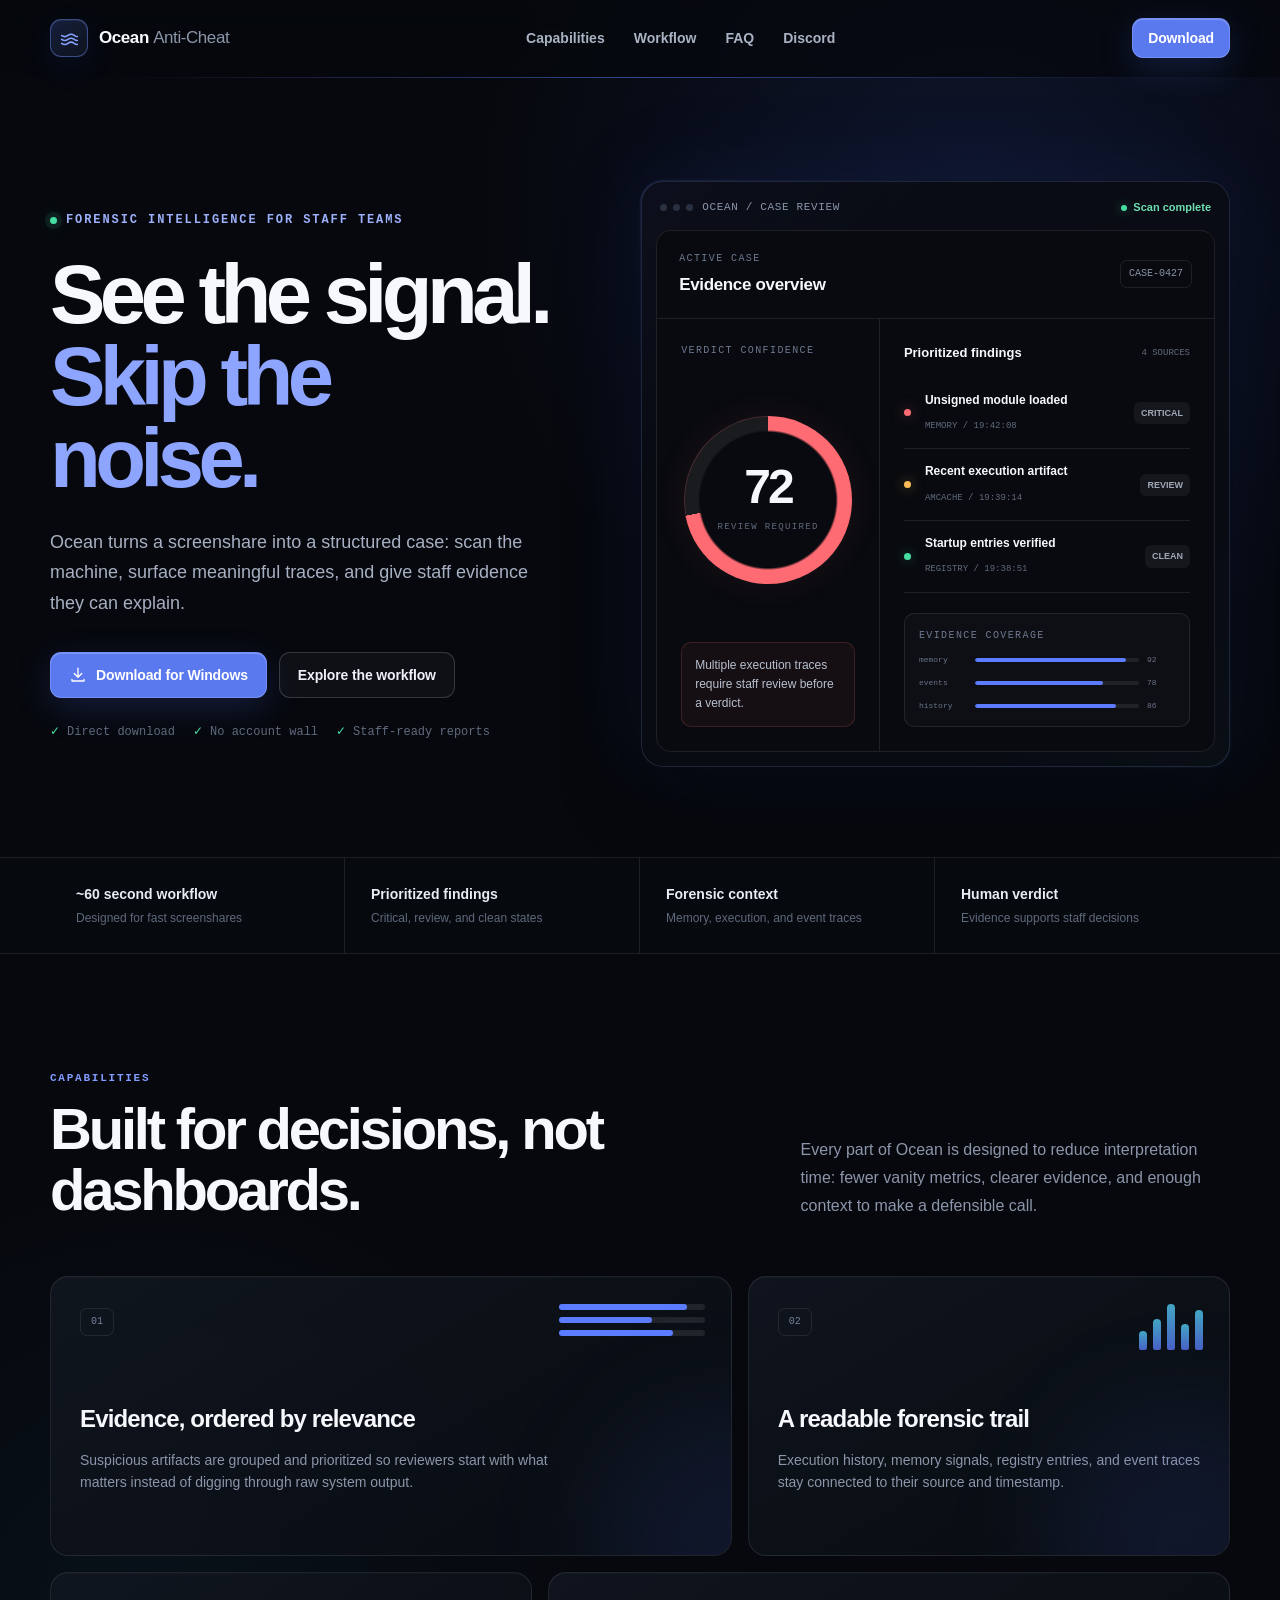
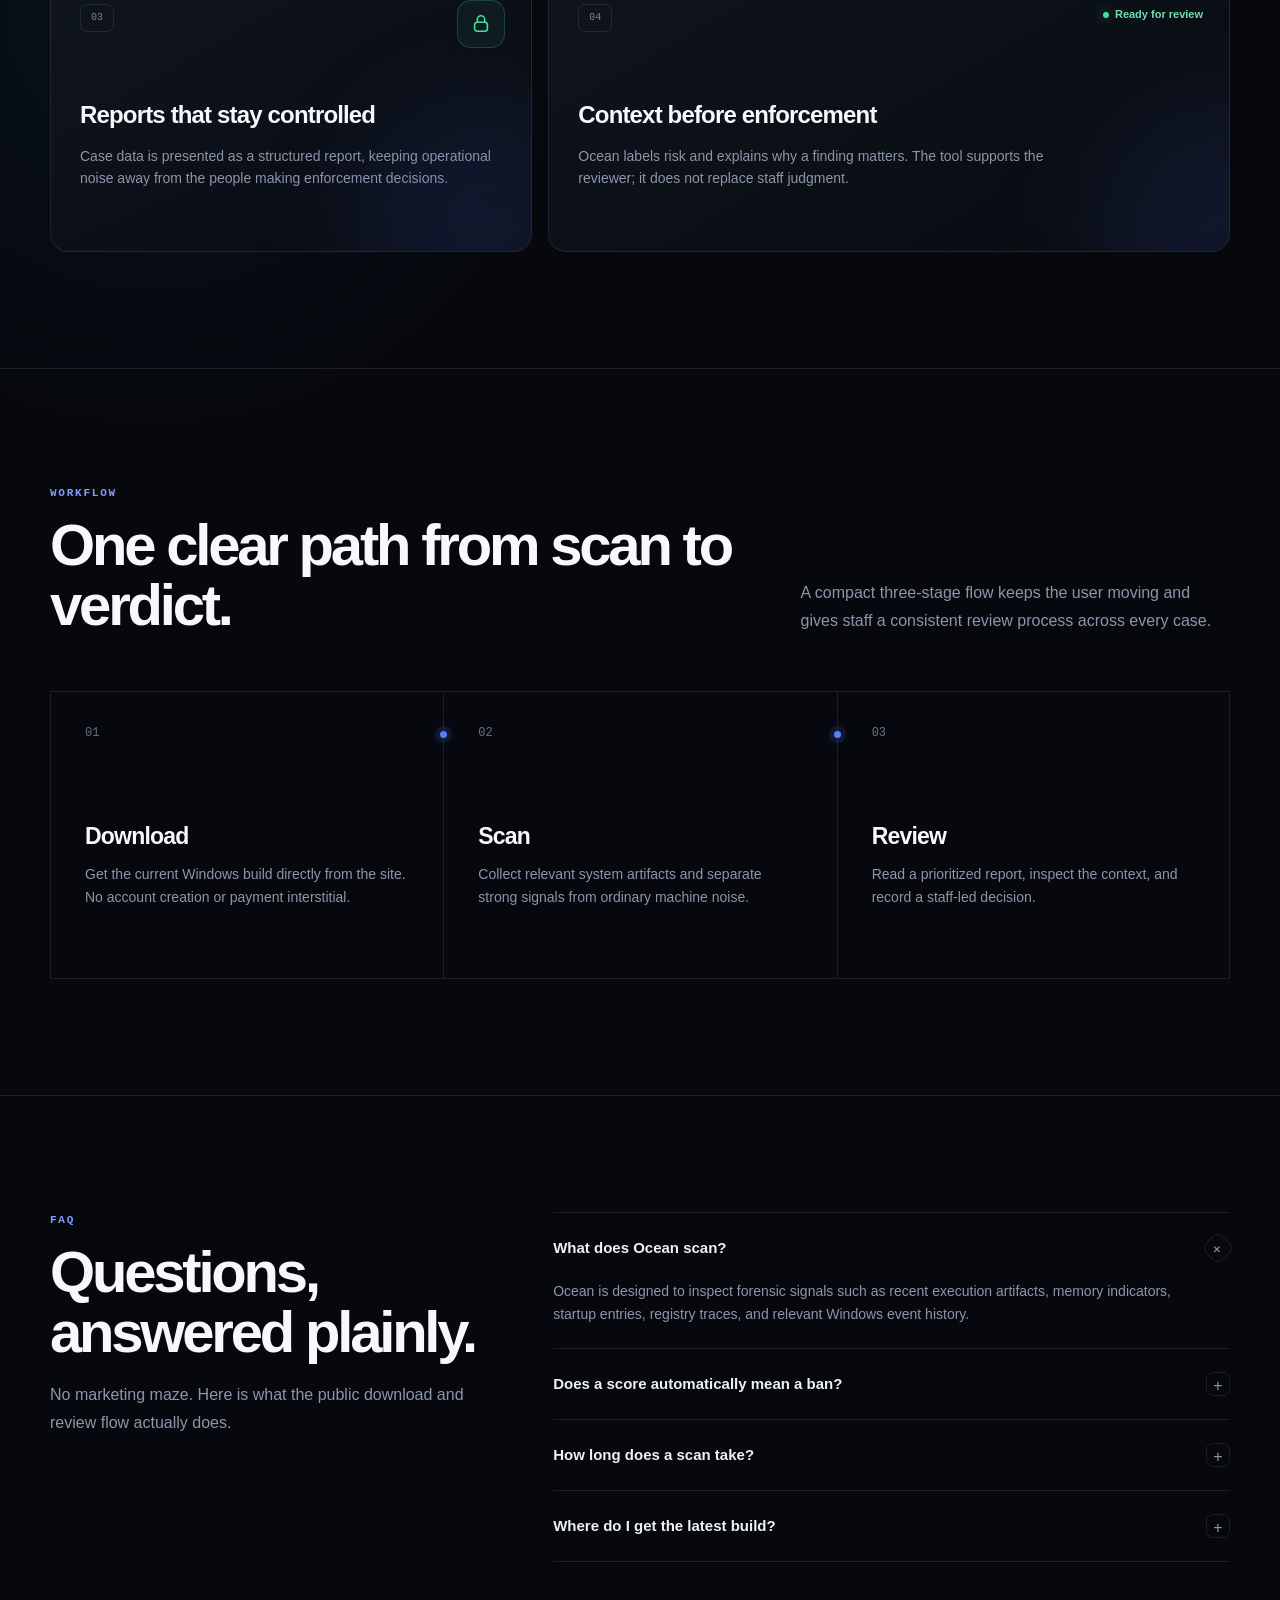
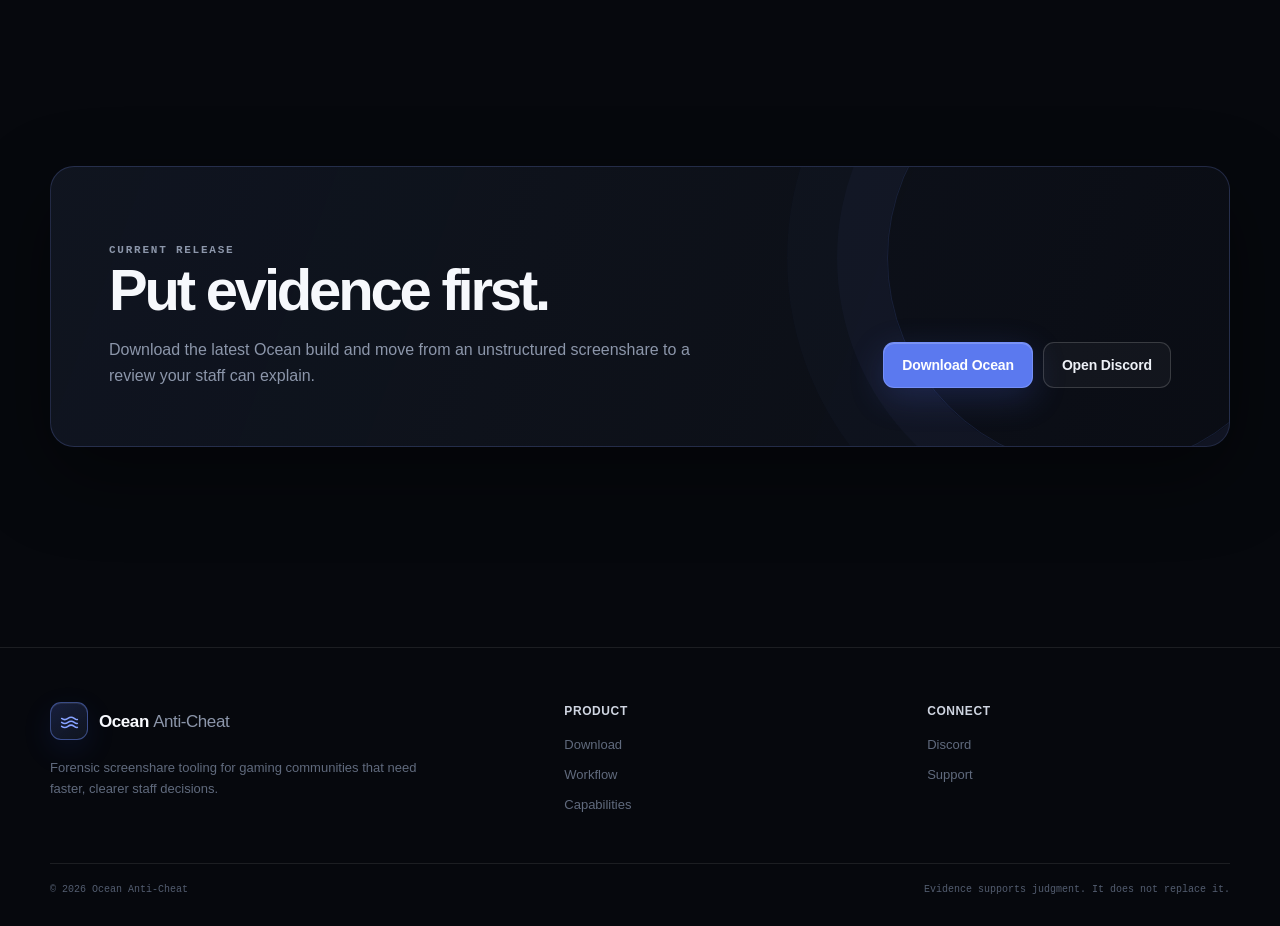
==== commit 9580f3dd: "Redesign Ocean website" ====
--- a/index.html
+++ b/index.html
@@ -1 +1,223 @@
-<!DOCTYPE html><html lang="en" class="dark"><head><meta charSet="utf-8"/><meta name="viewport" content="width=device-width, initial-scale=1"/><link rel="stylesheet" href="/_next/static/css/8e9f25fdacaa56df.css" data-precedence="next"/><link rel="preload" as="script" fetchPriority="low" href="/_next/static/chunks/webpack-035fccb7e551023b.js"/><script src="/_next/static/chunks/fd9d1056-6402681317ea8432.js" async=""></script><script src="/_next/static/chunks/117-a89475952f363e90.js" async=""></script><script src="/_next/static/chunks/main-app-08cf2711f5b0269d.js" async=""></script><script src="/_next/static/chunks/823-204b0bc221b9a82a.js" async=""></script><script src="/_next/static/chunks/137-4182035b38e72492.js" async=""></script><script src="/_next/static/chunks/60-71c578c9f80166f6.js" async=""></script><script src="/_next/static/chunks/911-c617a7acdb9ac080.js" async=""></script><script src="/_next/static/chunks/app/page-f9aec529d4bc2c3a.js" async=""></script><script src="/_next/static/chunks/app/layout-7fab706f18cfef18.js" async=""></script><title>Ocean Anti-Cheat | Most powerful Screenshare Tool</title><meta name="description" content="Detect cheaters in 60 seconds with advanced forensic analysis, encrypted scan reports, and custom detection rules for gaming communities."/><link rel="manifest" href="/manifest.json" crossorigin="use-credentials"/><meta name="robots" content="noindex, nofollow, nocache"/><meta name="googlebot" content="noindex, nofollow, noimageindex"/><meta property="og:title" content="Ocean Anti-Cheat | Most powerful Screenshare Tool"/><meta property="og:description" content="Detect cheaters in 60 seconds with advanced forensic analysis."/><meta property="og:url" content="https://anticheat-ocean.github.io"/><meta property="og:site_name" content="Ocean Anti-Cheat"/><meta property="og:locale" content="en_US"/><meta property="og:image" content="https://anticheat-ocean.github.io/og-image.svg"/><meta property="og:image:width" content="1200"/><meta property="og:image:height" content="630"/><meta property="og:image:alt" content="Ocean Anti-Cheat dashboard preview"/><meta property="og:type" content="website"/><meta name="twitter:card" content="summary_large_image"/><meta name="twitter:title" content="Ocean Anti-Cheat"/><meta name="twitter:description" content="Detect cheaters in 60 seconds with advanced forensic analysis."/><meta name="twitter:image" content="https://anticheat-ocean.github.io/og-image.svg"/><link rel="icon" href="/ocean-icon.svg"/><link rel="apple-touch-icon" href="/ocean-icon.svg"/><script src="/_next/static/chunks/polyfills-42372ed130431b0a.js" noModule=""></script></head><body class="__variable_6a830d __variable_646807 bg-background font-body antialiased"><script type="application/ld+json">{"@context":"https://schema.org","@type":"SoftwareApplication","name":"Ocean Anti-Cheat","applicationCategory":"SecurityApplication","operatingSystem":"Windows, Linux","description":"Professional screenshare and cheat detection software for gaming communities.","offers":{"@type":"Offer","price":"0","priceCurrency":"USD"},"aggregateRating":{"@type":"AggregateRating","ratingValue":"4.9","ratingCount":"500"}}</script><header class="fixed left-0 right-0 top-0 z-50 border-b transition-all duration-300 border-transparent bg-background/40 backdrop-blur-md"><nav class="mx-auto flex h-20 max-w-7xl items-center justify-between px-6 sm:px-8"><a class="group flex items-center gap-3 font-heading text-lg font-semibold text-white" aria-label="Ocean Anti-Cheat home" href="/"><span class="flex h-10 w-10 items-center justify-center rounded-xl border border-ocean-blue/50 bg-ocean-blue/10 text-ocean-blue shadow-glow"><svg xmlns="http://www.w3.org/2000/svg" width="24" height="24" viewBox="0 0 24 24" fill="none" stroke="currentColor" stroke-width="2" stroke-linecap="round" stroke-linejoin="round" class="lucide lucide-waves h-5 w-5" aria-hidden="true"><path d="M2 6c.6.5 1.2 1 2.5 1C7 7 7 5 9.5 5c2.6 0 2.4 2 5 2 2.5 0 2.5-2 5-2 1.3 0 1.9.5 2.5 1"></path><path d="M2 12c.6.5 1.2 1 2.5 1 2.5 0 2.5-2 5-2 2.6 0 2.4 2 5 2 2.5 0 2.5-2 5-2 1.3 0 1.9.5 2.5 1"></path><path d="M2 18c.6.5 1.2 1 2.5 1 2.5 0 2.5-2 5-2 2.6 0 2.4 2 5 2 2.5 0 2.5-2 5-2 1.3 0 1.9.5 2.5 1"></path></svg></span><span class="tracking-tight">(*&gt; Ocean</span></a><div class="hidden items-center gap-1 lg:flex"><a class="rounded-lg px-4 py-2 text-sm font-medium text-zinc-300 hover:bg-white/[0.06] hover:text-white" href="/#features">Features</a><a class="rounded-lg px-4 py-2 text-sm font-medium text-zinc-300 hover:bg-white/[0.06] hover:text-white" href="/#how-it-works">Workflow</a><a class="rounded-lg px-4 py-2 text-sm font-medium text-zinc-300 hover:bg-white/[0.06] hover:text-white" href="/#pricing">Pricing</a><a class="rounded-lg px-4 py-2 text-sm font-medium text-zinc-300 hover:bg-white/[0.06] hover:text-white" href="/#faq">FAQ</a><a target="_blank" rel="noreferrer" class="rounded-lg px-4 py-2 text-sm font-medium text-zinc-300 hover:bg-white/[0.06] hover:text-white" href="https://discord.anticheat.ac">Discord</a></div><div class="hidden items-center gap-3 lg:flex"><a class="inline-flex items-center justify-center gap-2 whitespace-nowrap rounded-lg text-sm font-semibold ring-offset-background transition-all duration-300 ease-out focus-visible:outline-none focus-visible:ring-2 focus-visible:ring-ocean-blue focus-visible:ring-offset-2 disabled:pointer-events-none disabled:opacity-50 bg-ocean-blue text-white shadow-glow hover:scale-[1.02] hover:bg-[#4b73ff] h-11 px-5 py-2" href="/download">Download</a></div><button type="button" class="sr-focus flex h-10 w-10 items-center justify-center rounded-lg border border-white/10 bg-white/[0.04] text-white lg:hidden" aria-label="Toggle menu" aria-expanded="false"><svg xmlns="http://www.w3.org/2000/svg" width="24" height="24" viewBox="0 0 24 24" fill="none" stroke="currentColor" stroke-width="2" stroke-linecap="round" stroke-linejoin="round" class="lucide lucide-menu h-5 w-5"><line x1="4" x2="20" y1="12" y2="12"></line><line x1="4" x2="20" y1="6" y2="6"></line><line x1="4" x2="20" y1="18" y2="18"></line></svg></button></nav><div class="grid border-t border-white/10 bg-background/95 px-6 shadow-glow-soft backdrop-blur-xl transition-[grid-template-rows] duration-300 lg:hidden grid-rows-[0fr]"><div class="overflow-hidden"><div class="mx-auto flex max-w-7xl flex-col gap-2 py-5"><a class="rounded-lg px-3 py-3 text-sm font-medium text-zinc-300 hover:bg-white/[0.06] hover:text-white" href="/#features">Features</a><a class="rounded-lg px-3 py-3 text-sm font-medium text-zinc-300 hover:bg-white/[0.06] hover:text-white" href="/#how-it-works">Workflow</a><a class="rounded-lg px-3 py-3 text-sm font-medium text-zinc-300 hover:bg-white/[0.06] hover:text-white" href="/#pricing">Pricing</a><a class="rounded-lg px-3 py-3 text-sm font-medium text-zinc-300 hover:bg-white/[0.06] hover:text-white" href="/#faq">FAQ</a><a target="_blank" rel="noreferrer" class="rounded-lg px-3 py-3 text-sm font-medium text-zinc-300 hover:bg-white/[0.06] hover:text-white" href="https://discord.anticheat.ac">Discord</a><div class="mt-3"><a class="inline-flex items-center justify-center gap-2 whitespace-nowrap rounded-lg text-sm font-semibold ring-offset-background transition-all duration-300 ease-out focus-visible:outline-none focus-visible:ring-2 focus-visible:ring-ocean-blue focus-visible:ring-offset-2 disabled:pointer-events-none disabled:opacity-50 bg-ocean-blue text-white shadow-glow hover:scale-[1.02] hover:bg-[#4b73ff] h-11 px-5 py-2" href="/download">Download</a></div></div></div></div></header><main><section class="relative overflow-hidden bg-hero-radial px-6 pb-24 pt-32 sm:px-8 lg:pt-36"><div class="absolute inset-x-0 top-0 h-px bg-gradient-to-r from-transparent via-ocean-blue/70 to-transparent"></div><div class="mx-auto grid max-w-7xl items-center gap-12 lg:grid-cols-[0.88fr_1.12fr]"><div><div class="inline-flex items-center gap-2 rounded-full border border-white/10 bg-white/[0.04] px-4 py-2 text-xs font-semibold uppercase tracking-[0.22em] text-zinc-300" style="opacity:0;transform:translateY(16px)"><svg xmlns="http://www.w3.org/2000/svg" width="24" height="24" viewBox="0 0 24 24" fill="none" stroke="currentColor" stroke-width="2" stroke-linecap="round" stroke-linejoin="round" class="lucide lucide-sparkles h-4 w-4 text-ocean-blue"><path d="M9.937 15.5A2 2 0 0 0 8.5 14.063l-6.135-1.582a.5.5 0 0 1 0-.962L8.5 9.936A2 2 0 0 0 9.937 8.5l1.582-6.135a.5.5 0 0 1 .963 0L14.063 8.5A2 2 0 0 0 15.5 9.937l6.135 1.581a.5.5 0 0 1 0 .964L15.5 14.063a2 2 0 0 0-1.437 1.437l-1.582 6.135a.5.5 0 0 1-.963 0z"></path><path d="M20 3v4"></path><path d="M22 5h-4"></path><path d="M4 17v2"></path><path d="M5 18H3"></path></svg>Screenshare intelligence for staff teams</div><h1 class="mt-8 max-w-4xl font-heading text-5xl font-semibold tracking-tight text-white sm:text-6xl lg:text-7xl"><span class="inline-block" style="opacity:0;filter:blur(8px);transform:translateY(28px)">Most</span> <span class="inline-block bg-gradient-to-r from-ocean-blue via-[#8ab0ff] to-ocean-blue bg-clip-text text-transparent" style="opacity:0;filter:blur(8px);transform:translateY(28px)">powerful</span> <span class="inline-block" style="opacity:0;filter:blur(8px);transform:translateY(28px)">Screenshare Tool</span></h1><p class="mt-6 max-w-2xl text-base leading-8 text-zinc-400 sm:text-xl" style="opacity:0;transform:translateY(18px)">Detect cheaters in 60 seconds with forensic scans, encrypted evidence reports, and clean review tools built for Minecraft, FiveM, Rust, and competitive gaming communities.</p><div class="mt-9 flex flex-col items-start gap-3" style="opacity:0;transform:translateY(18px)"><div class="flex flex-col gap-4 sm:flex-row"><a href="/setup/ocean.exe" download="ocean.exe" class="inline-flex items-center justify-center gap-2 whitespace-nowrap rounded-lg font-semibold ring-offset-background transition-all duration-300 ease-out focus-visible:outline-none focus-visible:ring-2 focus-visible:ring-ocean-blue focus-visible:ring-offset-2 disabled:pointer-events-none disabled:opacity-50 bg-ocean-blue text-white shadow-glow hover:scale-[1.02] hover:bg-[#4b73ff] h-12 px-6 text-base"><svg xmlns="http://www.w3.org/2000/svg" width="24" height="24" viewBox="0 0 24 24" fill="none" stroke="currentColor" stroke-width="2" stroke-linecap="round" stroke-linejoin="round" class="lucide lucide-download h-5 w-5"><path d="M21 15v4a2 2 0 0 1-2 2H5a2 2 0 0 1-2-2v-4"></path><polyline points="7 10 12 15 17 10"></polyline><line x1="12" x2="12" y1="15" y2="3"></line></svg>Download</a><a class="inline-flex items-center justify-center gap-2 whitespace-nowrap rounded-lg font-semibold ring-offset-background transition-all duration-300 ease-out focus-visible:outline-none focus-visible:ring-2 focus-visible:ring-ocean-blue focus-visible:ring-offset-2 disabled:pointer-events-none disabled:opacity-50 border border-white/10 bg-white/[0.03] text-white hover:scale-[1.02] hover:border-ocean-blue/70 hover:bg-ocean-blue/10 h-12 px-6 text-base" href="/#features">View features</a></div><a href="/ocean.application" class="text-sm font-medium text-zinc-400 underline-offset-4 transition-colors duration-300 hover:text-white hover:underline">Не скачивается? Альтернативная загрузка</a></div><div class="mt-10 grid max-w-2xl grid-cols-2 gap-3 sm:grid-cols-4" style="opacity:0;transform:translateY(18px)"><div class="rounded-2xl border border-white/10 bg-white/[0.035] p-4"><p class="font-heading text-2xl font-semibold text-white">60 sec</p><p class="mt-1 text-xs leading-5 text-zinc-500">average scan</p></div><div class="rounded-2xl border border-white/10 bg-white/[0.035] p-4"><p class="font-heading text-2xl font-semibold text-white">AES-256</p><p class="mt-1 text-xs leading-5 text-zinc-500">report security</p></div><div class="rounded-2xl border border-white/10 bg-white/[0.035] p-4"><p class="font-heading text-2xl font-semibold text-white">500+</p><p class="mt-1 text-xs leading-5 text-zinc-500">active buyers</p></div><div class="rounded-2xl border border-white/10 bg-white/[0.035] p-4"><p class="font-heading text-2xl font-semibold text-white">24/7</p><p class="mt-1 text-xs leading-5 text-zinc-500">staff support</p></div></div></div><div class="relative" aria-label="Ocean dashboard preview" style="opacity:0;transform:translateX(28px) scale(0.98)"><div class="absolute -inset-6 rounded-[2rem] bg-ocean-blue/20 blur-3xl"></div><div class="gradient-border dashboard-grid relative overflow-hidden rounded-2xl p-4 shadow-glow"><div class="rounded-xl border border-white/10 bg-[#090a0d]/95 p-4 backdrop-blur"><div class="flex items-start justify-between gap-4 border-b border-white/10 pb-4"><div><div class="flex items-center gap-2 text-xs font-semibold uppercase tracking-[0.22em] text-ocean-blue"><svg xmlns="http://www.w3.org/2000/svg" width="24" height="24" viewBox="0 0 24 24" fill="none" stroke="currentColor" stroke-width="2" stroke-linecap="round" stroke-linejoin="round" class="lucide lucide-activity h-4 w-4"><path d="M22 12h-2.48a2 2 0 0 0-1.93 1.46l-2.35 8.36a.25.25 0 0 1-.48 0L9.24 2.18a.25.25 0 0 0-.48 0l-2.35 8.36A2 2 0 0 1 4.49 12H2"></path></svg>Live case</div><h3 class="mt-3 font-heading text-2xl font-semibold text-white">Ocean Case Console</h3><p class="mt-2 max-w-md text-sm leading-6 text-zinc-400">A clean evidence dashboard for staff teams that need a verdict without digging through raw system noise.</p></div><div class="hidden rounded-full border border-ocean-green/30 bg-ocean-green/10 px-3 py-2 text-xs font-semibold text-ocean-green sm:flex"><svg xmlns="http://www.w3.org/2000/svg" width="24" height="24" viewBox="0 0 24 24" fill="none" stroke="currentColor" stroke-width="2" stroke-linecap="round" stroke-linejoin="round" class="lucide lucide-circle-check mr-2 h-4 w-4"><circle cx="12" cy="12" r="10"></circle><path d="m9 12 2 2 4-4"></path></svg>Scan ready</div></div><div class="grid gap-4 py-4 lg:grid-cols-[0.85fr_1.15fr]"><div class="rounded-2xl border border-white/10 bg-white/[0.035] p-5"><p class="text-sm font-medium text-zinc-400">Verdict score</p><div class="relative mx-auto mt-5 flex aspect-square max-w-56 items-center justify-center rounded-full border border-ocean-blue/30 bg-ocean-blue/10"><div class="absolute inset-7 rounded-full border border-white/10"></div><div class="absolute inset-14 rounded-full border border-ocean-blue/30"></div><div class="z-10 text-center"><p class="font-heading text-6xl font-semibold text-white">97</p><p class="mt-1 text-xs uppercase tracking-[0.24em] text-zinc-500">critical risk</p></div></div><div class="mt-5 rounded-xl border border-ocean-blue/20 bg-ocean-blue/10 p-3 text-sm leading-6 text-zinc-300">Hidden loader behavior matched a private detection rule.</div></div><div class="space-y-4"><div class="rounded-2xl border border-white/10 bg-white/[0.035] p-4"><div class="mb-4 flex items-center justify-between"><span class="text-sm font-medium text-zinc-300">Detection timeline</span><svg xmlns="http://www.w3.org/2000/svg" width="24" height="24" viewBox="0 0 24 24" fill="none" stroke="currentColor" stroke-width="2" stroke-linecap="round" stroke-linejoin="round" class="lucide lucide-shield-check h-5 w-5 text-ocean-yellow"><path d="M20 13c0 5-3.5 7.5-7.66 8.95a1 1 0 0 1-.67-.01C7.5 20.5 4 18 4 13V6a1 1 0 0 1 1-1c2 0 4.5-1.2 6.24-2.72a1.17 1.17 0 0 1 1.52 0C14.51 3.81 17 5 19 5a1 1 0 0 1 1 1z"></path><path d="m9 12 2 2 4-4"></path></svg></div><div class="space-y-3"><div class="grid grid-cols-[1fr_auto_auto] items-center gap-3 rounded-xl border border-white/10 bg-black/30 px-3 py-3 text-sm"><span class="min-w-0 truncate text-zinc-200">Unsigned driver</span><span class="rounded-md bg-white/[0.08] px-2 py-1 text-xs text-zinc-300">Critical</span><span class="font-semibold text-white">98%</span></div><div class="grid grid-cols-[1fr_auto_auto] items-center gap-3 rounded-xl border border-white/10 bg-black/30 px-3 py-3 text-sm"><span class="min-w-0 truncate text-zinc-200">Injected module</span><span class="rounded-md bg-white/[0.08] px-2 py-1 text-xs text-zinc-300">High</span><span class="font-semibold text-white">92%</span></div><div class="grid grid-cols-[1fr_auto_auto] items-center gap-3 rounded-xl border border-white/10 bg-black/30 px-3 py-3 text-sm"><span class="min-w-0 truncate text-zinc-200">Prefetch anomaly</span><span class="rounded-md bg-white/[0.08] px-2 py-1 text-xs text-zinc-300">Review</span><span class="font-semibold text-white">71%</span></div></div></div><div class="grid gap-3 sm:grid-cols-3"><div class="rounded-xl border border-white/10 bg-white/[0.035] p-3"><p class="text-xs font-medium text-zinc-300">Memory</p><p class="mt-1 text-xs text-zinc-500">live scan</p><div class="mt-3 h-1.5 rounded-full bg-white/10"><div class="h-full rounded-full bg-ocean-blue" style="width:78%"></div></div></div><div class="rounded-xl border border-white/10 bg-white/[0.035] p-3"><p class="text-xs font-medium text-zinc-300">Amcache</p><p class="mt-1 text-xs text-zinc-500">history</p><div class="mt-3 h-1.5 rounded-full bg-white/10"><div class="h-full rounded-full bg-ocean-blue" style="width:85%"></div></div></div><div class="rounded-xl border border-white/10 bg-white/[0.035] p-3"><p class="text-xs font-medium text-zinc-300">Events</p><p class="mt-1 text-xs text-zinc-500">audit</p><div class="mt-3 h-1.5 rounded-full bg-white/10"><div class="h-full rounded-full bg-ocean-blue" style="width:92%"></div></div></div></div></div></div><div class="grid gap-3 border-t border-white/10 pt-4 sm:grid-cols-3"><div class="rounded-xl border border-white/10 bg-white/[0.035] p-4"><svg xmlns="http://www.w3.org/2000/svg" width="24" height="24" viewBox="0 0 24 24" fill="none" stroke="currentColor" stroke-width="2" stroke-linecap="round" stroke-linejoin="round" class="lucide lucide-clock3 h-5 w-5 text-ocean-blue"><circle cx="12" cy="12" r="10"></circle><polyline points="12 6 12 12 16.5 12"></polyline></svg><p class="mt-3 text-sm font-semibold text-white">Fast review</p><p class="mt-1 text-xs leading-5 text-zinc-500">Reports are organized for quick staff decisions.</p></div><div class="rounded-xl border border-white/10 bg-white/[0.035] p-4"><svg xmlns="http://www.w3.org/2000/svg" width="24" height="24" viewBox="0 0 24 24" fill="none" stroke="currentColor" stroke-width="2" stroke-linecap="round" stroke-linejoin="round" class="lucide lucide-database-zap h-5 w-5 text-ocean-blue"><ellipse cx="12" cy="5" rx="9" ry="3"></ellipse><path d="M3 5V19A9 3 0 0 0 15 21.84"></path><path d="M21 5V8"></path><path d="M21 12L18 17H22L19 22"></path><path d="M3 12A9 3 0 0 0 14.59 14.87"></path></svg><p class="mt-3 text-sm font-semibold text-white">Forensic trail</p><p class="mt-1 text-xs leading-5 text-zinc-500">Recent execution artifacts are grouped by severity.</p></div><div class="rounded-xl border border-white/10 bg-white/[0.035] p-4"><svg xmlns="http://www.w3.org/2000/svg" width="24" height="24" viewBox="0 0 24 24" fill="none" stroke="currentColor" stroke-width="2" stroke-linecap="round" stroke-linejoin="round" class="lucide lucide-file-search h-5 w-5 text-ocean-blue"><path d="M14 2v4a2 2 0 0 0 2 2h4"></path><path d="M4.268 21a2 2 0 0 0 1.727 1H18a2 2 0 0 0 2-2V7l-5-5H6a2 2 0 0 0-2 2v3"></path><path d="m9 18-1.5-1.5"></path><circle cx="5" cy="14" r="3"></circle></svg><p class="mt-3 text-sm font-semibold text-white">Clear evidence</p><p class="mt-1 text-xs leading-5 text-zinc-500">Each flag includes context and a short explanation.</p></div></div></div></div></div></div></section><section id="features" class="px-6 py-24 sm:px-8"><div class="mx-auto max-w-7xl"><div class="mx-auto max-w-2xl text-center" style="opacity:0;transform:translateY(24px)"><p class="text-sm font-semibold uppercase tracking-[0.28em] text-ocean-blue">Why Choose Ocean Anti-Cheat</p><h2 class="mt-4 font-heading text-4xl font-semibold tracking-tight text-white sm:text-5xl">Built for serious moderation</h2><p class="mt-4 text-base leading-7 text-zinc-400 sm:text-lg">Ocean turns messy screenshare evidence into clean, prioritized case reports your staff can actually use.</p></div><div class="mt-14 grid gap-5 sm:grid-cols-2 lg:grid-cols-3"><article class="group rounded-2xl border border-white/10 bg-card p-6 shadow-glow-soft hover:-translate-y-1 hover:border-ocean-blue/50 hover:shadow-glow" style="opacity:0;transform:translateY(28px)"><div class="mb-6 flex h-12 w-12 items-center justify-center rounded-xl bg-ocean-green/10 text-ocean-green"><svg xmlns="http://www.w3.org/2000/svg" width="24" height="24" viewBox="0 0 24 24" fill="none" stroke="currentColor" stroke-width="2" stroke-linecap="round" stroke-linejoin="round" class="lucide lucide-zap h-6 w-6" aria-hidden="true"><path d="M4 14a1 1 0 0 1-.78-1.63l9.9-10.2a.5.5 0 0 1 .86.46l-1.92 6.02A1 1 0 0 0 13 10h7a1 1 0 0 1 .78 1.63l-9.9 10.2a.5.5 0 0 1-.86-.46l1.92-6.02A1 1 0 0 0 11 14z"></path></svg></div><h3 class="font-heading text-xl font-semibold text-white">Lightning Fast Speed</h3><p class="mt-3 text-sm leading-6 text-zinc-400">Start a scan, collect evidence, and move to a verdict without holding a screenshare for half an hour.</p><div class="mt-6 h-px bg-gradient-to-r from-white/10 via-white/5 to-transparent"></div><p class="mt-4 text-xs font-semibold uppercase tracking-[0.22em] text-zinc-600">Ocean module</p></article><article class="group rounded-2xl border border-white/10 bg-card p-6 shadow-glow-soft hover:-translate-y-1 hover:border-ocean-blue/50 hover:shadow-glow" style="opacity:0;transform:translateY(28px)"><div class="mb-6 flex h-12 w-12 items-center justify-center rounded-xl bg-ocean-yellow/10 text-ocean-yellow"><svg xmlns="http://www.w3.org/2000/svg" width="24" height="24" viewBox="0 0 24 24" fill="none" stroke="currentColor" stroke-width="2" stroke-linecap="round" stroke-linejoin="round" class="lucide lucide-badge-check h-6 w-6" aria-hidden="true"><path d="M3.85 8.62a4 4 0 0 1 4.78-4.77 4 4 0 0 1 6.74 0 4 4 0 0 1 4.78 4.78 4 4 0 0 1 0 6.74 4 4 0 0 1-4.77 4.78 4 4 0 0 1-6.75 0 4 4 0 0 1-4.78-4.77 4 4 0 0 1 0-6.76Z"></path><path d="m9 12 2 2 4-4"></path></svg></div><h3 class="font-heading text-xl font-semibold text-white">Detection Quality</h3><p class="mt-3 text-sm leading-6 text-zinc-400">Private rules combine artifact checks, behavior scoring, and known loader signatures.</p><div class="mt-6 h-px bg-gradient-to-r from-white/10 via-white/5 to-transparent"></div><p class="mt-4 text-xs font-semibold uppercase tracking-[0.22em] text-zinc-600">Ocean module</p></article><article class="group rounded-2xl border border-white/10 bg-card p-6 shadow-glow-soft hover:-translate-y-1 hover:border-ocean-blue/50 hover:shadow-glow" style="opacity:0;transform:translateY(28px)"><div class="mb-6 flex h-12 w-12 items-center justify-center rounded-xl bg-ocean-blue/10 text-ocean-blue"><svg xmlns="http://www.w3.org/2000/svg" width="24" height="24" viewBox="0 0 24 24" fill="none" stroke="currentColor" stroke-width="2" stroke-linecap="round" stroke-linejoin="round" class="lucide lucide-shield-check h-6 w-6" aria-hidden="true"><path d="M20 13c0 5-3.5 7.5-7.66 8.95a1 1 0 0 1-.67-.01C7.5 20.5 4 18 4 13V6a1 1 0 0 1 1-1c2 0 4.5-1.2 6.24-2.72a1.17 1.17 0 0 1 1.52 0C14.51 3.81 17 5 19 5a1 1 0 0 1 1 1z"></path><path d="m9 12 2 2 4-4"></path></svg></div><h3 class="font-heading text-xl font-semibold text-white">Military-Grade Security</h3><p class="mt-3 text-sm leading-6 text-zinc-400">Reports are encrypted and structured so staff can review evidence without exposing raw noise.</p><div class="mt-6 h-px bg-gradient-to-r from-white/10 via-white/5 to-transparent"></div><p class="mt-4 text-xs font-semibold uppercase tracking-[0.22em] text-zinc-600">Ocean module</p></article><article class="group rounded-2xl border border-white/10 bg-card p-6 shadow-glow-soft hover:-translate-y-1 hover:border-ocean-blue/50 hover:shadow-glow" style="opacity:0;transform:translateY(28px)"><div class="mb-6 flex h-12 w-12 items-center justify-center rounded-xl bg-ocean-red/10 text-ocean-red"><svg xmlns="http://www.w3.org/2000/svg" width="24" height="24" viewBox="0 0 24 24" fill="none" stroke="currentColor" stroke-width="2" stroke-linecap="round" stroke-linejoin="round" class="lucide lucide-sliders-horizontal h-6 w-6" aria-hidden="true"><line x1="21" x2="14" y1="4" y2="4"></line><line x1="10" x2="3" y1="4" y2="4"></line><line x1="21" x2="12" y1="12" y2="12"></line><line x1="8" x2="3" y1="12" y2="12"></line><line x1="21" x2="16" y1="20" y2="20"></line><line x1="12" x2="3" y1="20" y2="20"></line><line x1="14" x2="14" y1="2" y2="6"></line><line x1="8" x2="8" y1="10" y2="14"></line><line x1="16" x2="16" y1="18" y2="22"></line></svg></div><h3 class="font-heading text-xl font-semibold text-white">Custom Detection Rules</h3><p class="mt-3 text-sm leading-6 text-zinc-400">Tune rule packs for your server, staff policy, launcher stack, and enforcement workflow.</p><div class="mt-6 h-px bg-gradient-to-r from-white/10 via-white/5 to-transparent"></div><p class="mt-4 text-xs font-semibold uppercase tracking-[0.22em] text-zinc-600">Ocean module</p></article><article class="group rounded-2xl border border-white/10 bg-card p-6 shadow-glow-soft hover:-translate-y-1 hover:border-ocean-blue/50 hover:shadow-glow" style="opacity:0;transform:translateY(28px)"><div class="mb-6 flex h-12 w-12 items-center justify-center rounded-xl bg-ocean-yellow/10 text-ocean-yellow"><svg xmlns="http://www.w3.org/2000/svg" width="24" height="24" viewBox="0 0 24 24" fill="none" stroke="currentColor" stroke-width="2" stroke-linecap="round" stroke-linejoin="round" class="lucide lucide-scan-search h-6 w-6" aria-hidden="true"><path d="M3 7V5a2 2 0 0 1 2-2h2"></path><path d="M17 3h2a2 2 0 0 1 2 2v2"></path><path d="M21 17v2a2 2 0 0 1-2 2h-2"></path><path d="M7 21H5a2 2 0 0 1-2-2v-2"></path><circle cx="12" cy="12" r="3"></circle><path d="m16 16-1.9-1.9"></path></svg></div><h3 class="font-heading text-xl font-semibold text-white">Forensic Detections</h3><p class="mt-3 text-sm leading-6 text-zinc-400">Prefetch, Amcache, registry traces, event logs, and execution history are grouped into clear findings.</p><div class="mt-6 h-px bg-gradient-to-r from-white/10 via-white/5 to-transparent"></div><p class="mt-4 text-xs font-semibold uppercase tracking-[0.22em] text-zinc-600">Ocean module</p></article><article class="group rounded-2xl border border-white/10 bg-card p-6 shadow-glow-soft hover:-translate-y-1 hover:border-ocean-blue/50 hover:shadow-glow" style="opacity:0;transform:translateY(28px)"><div class="mb-6 flex h-12 w-12 items-center justify-center rounded-xl bg-ocean-green/10 text-ocean-green"><svg xmlns="http://www.w3.org/2000/svg" width="24" height="24" viewBox="0 0 24 24" fill="none" stroke="currentColor" stroke-width="2" stroke-linecap="round" stroke-linejoin="round" class="lucide lucide-headphones h-6 w-6" aria-hidden="true"><path d="M3 14h3a2 2 0 0 1 2 2v3a2 2 0 0 1-2 2H5a2 2 0 0 1-2-2v-7a9 9 0 0 1 18 0v7a2 2 0 0 1-2 2h-1a2 2 0 0 1-2-2v-3a2 2 0 0 1 2-2h3"></path></svg></div><h3 class="font-heading text-xl font-semibold text-white">24/7 Active Support</h3><p class="mt-3 text-sm leading-6 text-zinc-400">Get help with setup, false-positive review, and staff workflows whenever your team needs it.</p><div class="mt-6 h-px bg-gradient-to-r from-white/10 via-white/5 to-transparent"></div><p class="mt-4 text-xs font-semibold uppercase tracking-[0.22em] text-zinc-600">Ocean module</p></article></div></div></section><section id="pricing" class="px-6 py-24 sm:px-8"><div class="mx-auto max-w-6xl"><div class="mb-10 flex flex-col gap-3 md:flex-row md:items-end md:justify-between"><div><p class="text-sm font-semibold uppercase tracking-[0.28em] text-ocean-blue">Pricing</p><h2 class="mt-3 font-heading text-3xl font-semibold text-white sm:text-4xl">Choose the workflow that fits your team</h2></div><p class="max-w-xl text-sm leading-6 text-zinc-400 sm:text-base">Keep the public site simple while presenting Ocean like a real product: clear plans, clear value, and a simple download flow.</p></div><div class="grid gap-5 md:grid-cols-3"><div class="rounded-2xl border p-6 shadow-glow-soft transition-all duration-300 hover:-translate-y-1 border-white/10 bg-white/[0.035]"><div class="flex items-center justify-between gap-3"><p class="text-sm font-medium text-zinc-400">Community</p></div><p class="mt-5 font-heading text-3xl font-semibold text-white">Starter</p><p class="mt-4 text-sm leading-6 text-zinc-400">A clean setup for small servers that need quick staff reviews.</p><ul class="mt-6 space-y-3"><li class="flex items-center gap-2 text-sm text-zinc-300"><svg xmlns="http://www.w3.org/2000/svg" width="24" height="24" viewBox="0 0 24 24" fill="none" stroke="currentColor" stroke-width="2" stroke-linecap="round" stroke-linejoin="round" class="lucide lucide-circle-check h-4 w-4 text-ocean-green"><circle cx="12" cy="12" r="10"></circle><path d="m9 12 2 2 4-4"></path></svg>Direct Ocean download</li><li class="flex items-center gap-2 text-sm text-zinc-300"><svg xmlns="http://www.w3.org/2000/svg" width="24" height="24" viewBox="0 0 24 24" fill="none" stroke="currentColor" stroke-width="2" stroke-linecap="round" stroke-linejoin="round" class="lucide lucide-circle-check h-4 w-4 text-ocean-green"><circle cx="12" cy="12" r="10"></circle><path d="m9 12 2 2 4-4"></path></svg>Manual case review</li><li class="flex items-center gap-2 text-sm text-zinc-300"><svg xmlns="http://www.w3.org/2000/svg" width="24" height="24" viewBox="0 0 24 24" fill="none" stroke="currentColor" stroke-width="2" stroke-linecap="round" stroke-linejoin="round" class="lucide lucide-circle-check h-4 w-4 text-ocean-green"><circle cx="12" cy="12" r="10"></circle><path d="m9 12 2 2 4-4"></path></svg>Basic evidence notes</li></ul></div><div class="rounded-2xl border p-6 shadow-glow-soft transition-all duration-300 hover:-translate-y-1 border-ocean-blue/55 bg-ocean-blue/10 shadow-glow"><div class="flex items-center justify-between gap-3"><p class="text-sm font-medium text-zinc-400">Staff</p><span class="rounded-full bg-ocean-blue px-3 py-1 text-xs font-semibold text-white">Recommended</span></div><p class="mt-5 font-heading text-3xl font-semibold text-white">Popular</p><p class="mt-4 text-sm leading-6 text-zinc-400">A complete workflow for active staff teams and regular screenshares.</p><ul class="mt-6 space-y-3"><li class="flex items-center gap-2 text-sm text-zinc-300"><svg xmlns="http://www.w3.org/2000/svg" width="24" height="24" viewBox="0 0 24 24" fill="none" stroke="currentColor" stroke-width="2" stroke-linecap="round" stroke-linejoin="round" class="lucide lucide-circle-check h-4 w-4 text-ocean-green"><circle cx="12" cy="12" r="10"></circle><path d="m9 12 2 2 4-4"></path></svg>Priority scan queue</li><li class="flex items-center gap-2 text-sm text-zinc-300"><svg xmlns="http://www.w3.org/2000/svg" width="24" height="24" viewBox="0 0 24 24" fill="none" stroke="currentColor" stroke-width="2" stroke-linecap="round" stroke-linejoin="round" class="lucide lucide-circle-check h-4 w-4 text-ocean-green"><circle cx="12" cy="12" r="10"></circle><path d="m9 12 2 2 4-4"></path></svg>Shared evidence board</li><li class="flex items-center gap-2 text-sm text-zinc-300"><svg xmlns="http://www.w3.org/2000/svg" width="24" height="24" viewBox="0 0 24 24" fill="none" stroke="currentColor" stroke-width="2" stroke-linecap="round" stroke-linejoin="round" class="lucide lucide-circle-check h-4 w-4 text-ocean-green"><circle cx="12" cy="12" r="10"></circle><path d="m9 12 2 2 4-4"></path></svg>Custom rule packs</li></ul></div><div class="rounded-2xl border p-6 shadow-glow-soft transition-all duration-300 hover:-translate-y-1 border-white/10 bg-white/[0.035]"><div class="flex items-center justify-between gap-3"><p class="text-sm font-medium text-zinc-400">Enterprise</p></div><p class="mt-5 font-heading text-3xl font-semibold text-white">Private</p><p class="mt-4 text-sm leading-6 text-zinc-400">Dedicated detection policy for larger networks and enforcement teams.</p><ul class="mt-6 space-y-3"><li class="flex items-center gap-2 text-sm text-zinc-300"><svg xmlns="http://www.w3.org/2000/svg" width="24" height="24" viewBox="0 0 24 24" fill="none" stroke="currentColor" stroke-width="2" stroke-linecap="round" stroke-linejoin="round" class="lucide lucide-circle-check h-4 w-4 text-ocean-green"><circle cx="12" cy="12" r="10"></circle><path d="m9 12 2 2 4-4"></path></svg>Private detections</li><li class="flex items-center gap-2 text-sm text-zinc-300"><svg xmlns="http://www.w3.org/2000/svg" width="24" height="24" viewBox="0 0 24 24" fill="none" stroke="currentColor" stroke-width="2" stroke-linecap="round" stroke-linejoin="round" class="lucide lucide-circle-check h-4 w-4 text-ocean-green"><circle cx="12" cy="12" r="10"></circle><path d="m9 12 2 2 4-4"></path></svg>Deployment support</li><li class="flex items-center gap-2 text-sm text-zinc-300"><svg xmlns="http://www.w3.org/2000/svg" width="24" height="24" viewBox="0 0 24 24" fill="none" stroke="currentColor" stroke-width="2" stroke-linecap="round" stroke-linejoin="round" class="lucide lucide-circle-check h-4 w-4 text-ocean-green"><circle cx="12" cy="12" r="10"></circle><path d="m9 12 2 2 4-4"></path></svg>Dedicated onboarding</li></ul></div></div></div></section><section id="how-it-works" class="px-6 py-24 sm:px-8"><div class="mx-auto max-w-7xl"><div class="mx-auto max-w-2xl text-center" style="opacity:0;transform:translateY(24px)"><p class="text-sm font-semibold uppercase tracking-[0.28em] text-ocean-blue">Anti-Cheat Solutions</p><h2 class="mt-4 font-heading text-4xl font-semibold tracking-tight text-white sm:text-5xl">From download to decision</h2><p class="mt-4 text-base leading-7 text-zinc-400 sm:text-lg">Ocean keeps the flow simple: download the scanner, run the scan, and review the evidence in a readable staff report.</p></div><div class="mt-16 space-y-16"><article class="grid items-center gap-8 lg:grid-cols-2 lg:gap-14" style="opacity:0;transform:translateY(32px)"><div><p class="font-heading text-7xl font-semibold sm:text-8xl" style="color:#3A81EC">1.</p><h3 class="mt-5 font-heading text-3xl font-semibold sm:text-5xl" style="color:#3A81EC">Downloading</h3><p class="mt-5 max-w-xl text-base leading-8 text-zinc-400 sm:text-lg">The user clicks Get Started and receives the latest Ocean build directly from the website.</p><ul class="mt-7 max-w-xl space-y-3"><li class="flex gap-3 rounded-xl border border-white/10 bg-white/[0.035] px-4 py-3 text-sm leading-6 text-zinc-300"><span class="mt-2 h-2 w-2 shrink-0 rounded-full" style="background:#3A81EC"></span><span>The download button points straight to the latest ocean.exe release.</span></li><li class="flex gap-3 rounded-xl border border-white/10 bg-white/[0.035] px-4 py-3 text-sm leading-6 text-zinc-300"><span class="mt-2 h-2 w-2 shrink-0 rounded-full" style="background:#3A81EC"></span><span>No account wall, payment screen, or unnecessary friction.</span></li><li class="flex gap-3 rounded-xl border border-white/10 bg-white/[0.035] px-4 py-3 text-sm leading-6 text-zinc-300"><span class="mt-2 h-2 w-2 shrink-0 rounded-full" style="background:#3A81EC"></span><span>The public site stays fast because it is deployed as static GitHub Pages.</span></li></ul></div><div class="gradient-border dashboard-grid relative overflow-hidden rounded-2xl p-4 shadow-glow-soft"><div class="rounded-xl border border-white/10 bg-[#090a0d]/90 p-5"><div class="mb-5 flex items-center justify-between"><div class="flex items-center gap-3"><div class="flex h-11 w-11 items-center justify-center rounded-xl" style="background-color:#3A81EC18;color:#3A81EC"><svg xmlns="http://www.w3.org/2000/svg" width="24" height="24" viewBox="0 0 24 24" fill="none" stroke="currentColor" stroke-width="2" stroke-linecap="round" stroke-linejoin="round" class="lucide lucide-download h-5 w-5" aria-hidden="true"><path d="M21 15v4a2 2 0 0 1-2 2H5a2 2 0 0 1-2-2v-4"></path><polyline points="7 10 12 15 17 10"></polyline><line x1="12" x2="12" y1="15" y2="3"></line></svg></div><div><p class="text-xs uppercase tracking-[0.22em] text-zinc-500">Ocean</p><p class="text-sm font-semibold text-white">Downloading</p></div></div><div class="h-3 w-3 rounded-full" style="background:#3A81EC"></div></div><div class="space-y-3"><div class="rounded-xl border border-white/10 bg-black/30 p-3"><div class="h-2 rounded-full w-10/12" style="background:rgba(255,255,255,0.18)"></div></div><div class="rounded-xl border border-white/10 bg-black/30 p-3"><div class="h-2 rounded-full w-7/12" style="background:#3A81EC"></div></div><div class="rounded-xl border border-white/10 bg-black/30 p-3"><div class="h-2 rounded-full w-9/12" style="background:rgba(255,255,255,0.18)"></div></div></div><div class="mt-5 grid grid-cols-3 gap-3"><div class="rounded-xl bg-white/[0.04] p-3"><p class="font-heading text-lg font-semibold text-white">72<!-- -->%</p><div class="mt-2 h-1.5 rounded-full bg-white/10"><div class="h-full rounded-full" style="width:72%;background:#3A81EC"></div></div></div><div class="rounded-xl bg-white/[0.04] p-3"><p class="font-heading text-lg font-semibold text-white">88<!-- -->%</p><div class="mt-2 h-1.5 rounded-full bg-white/10"><div class="h-full rounded-full" style="width:88%;background:#3A81EC"></div></div></div><div class="rounded-xl bg-white/[0.04] p-3"><p class="font-heading text-lg font-semibold text-white">96<!-- -->%</p><div class="mt-2 h-1.5 rounded-full bg-white/10"><div class="h-full rounded-full" style="width:96%;background:#3A81EC"></div></div></div></div></div></div></article><article class="grid items-center gap-8 lg:grid-cols-2 lg:gap-14 lg:[&amp;&gt;*:first-child]:order-2" style="opacity:0;transform:translateY(32px)"><div><p class="font-heading text-7xl font-semibold sm:text-8xl" style="color:#FFB224">2.</p><h3 class="mt-5 font-heading text-3xl font-semibold sm:text-5xl" style="color:#FFB224">Scanning</h3><p class="mt-5 max-w-xl text-base leading-8 text-zinc-400 sm:text-lg">Ocean processes the machine, highlights suspicious traces, and separates noise from useful evidence.</p><ul class="mt-7 max-w-xl space-y-3"><li class="flex gap-3 rounded-xl border border-white/10 bg-white/[0.035] px-4 py-3 text-sm leading-6 text-zinc-300"><span class="mt-2 h-2 w-2 shrink-0 rounded-full" style="background:#FFB224"></span><span>Memory, startup entries, and recent execution traces are checked.</span></li><li class="flex gap-3 rounded-xl border border-white/10 bg-white/[0.035] px-4 py-3 text-sm leading-6 text-zinc-300"><span class="mt-2 h-2 w-2 shrink-0 rounded-full" style="background:#FFB224"></span><span>Known cheat loaders are scored alongside suspicious behavior.</span></li><li class="flex gap-3 rounded-xl border border-white/10 bg-white/[0.035] px-4 py-3 text-sm leading-6 text-zinc-300"><span class="mt-2 h-2 w-2 shrink-0 rounded-full" style="background:#FFB224"></span><span>Findings are grouped by severity so moderators can act quickly.</span></li></ul></div><div class="gradient-border dashboard-grid relative overflow-hidden rounded-2xl p-4 shadow-glow-soft"><div class="rounded-xl border border-white/10 bg-[#090a0d]/90 p-5"><div class="mb-5 flex items-center justify-between"><div class="flex items-center gap-3"><div class="flex h-11 w-11 items-center justify-center rounded-xl" style="background-color:#FFB22418;color:#FFB224"><svg xmlns="http://www.w3.org/2000/svg" width="24" height="24" viewBox="0 0 24 24" fill="none" stroke="currentColor" stroke-width="2" stroke-linecap="round" stroke-linejoin="round" class="lucide lucide-monitor-down h-5 w-5" aria-hidden="true"><path d="M12 13V7"></path><path d="m15 10-3 3-3-3"></path><rect width="20" height="14" x="2" y="3" rx="2"></rect><path d="M12 17v4"></path><path d="M8 21h8"></path></svg></div><div><p class="text-xs uppercase tracking-[0.22em] text-zinc-500">Ocean</p><p class="text-sm font-semibold text-white">Scanning</p></div></div><div class="h-3 w-3 rounded-full" style="background:#FFB224"></div></div><div class="space-y-3"><div class="rounded-xl border border-white/10 bg-black/30 p-3"><div class="h-2 rounded-full w-8/12" style="background:rgba(255,255,255,0.18)"></div></div><div class="rounded-xl border border-white/10 bg-black/30 p-3"><div class="h-2 rounded-full w-11/12" style="background:#FFB224"></div></div><div class="rounded-xl border border-white/10 bg-black/30 p-3"><div class="h-2 rounded-full w-6/12" style="background:rgba(255,255,255,0.18)"></div></div></div><div class="mt-5 grid grid-cols-3 gap-3"><div class="rounded-xl bg-white/[0.04] p-3"><p class="font-heading text-lg font-semibold text-white">72<!-- -->%</p><div class="mt-2 h-1.5 rounded-full bg-white/10"><div class="h-full rounded-full" style="width:72%;background:#FFB224"></div></div></div><div class="rounded-xl bg-white/[0.04] p-3"><p class="font-heading text-lg font-semibold text-white">88<!-- -->%</p><div class="mt-2 h-1.5 rounded-full bg-white/10"><div class="h-full rounded-full" style="width:88%;background:#FFB224"></div></div></div><div class="rounded-xl bg-white/[0.04] p-3"><p class="font-heading text-lg font-semibold text-white">96<!-- -->%</p><div class="mt-2 h-1.5 rounded-full bg-white/10"><div class="h-full rounded-full" style="width:96%;background:#FFB224"></div></div></div></div></div></div></article><article class="grid items-center gap-8 lg:grid-cols-2 lg:gap-14" style="opacity:0;transform:translateY(32px)"><div><p class="font-heading text-7xl font-semibold sm:text-8xl" style="color:#DA4040">3.</p><h3 class="mt-5 font-heading text-3xl font-semibold sm:text-5xl" style="color:#DA4040">Data Review</h3><p class="mt-5 max-w-xl text-base leading-8 text-zinc-400 sm:text-lg">Staff review a clean report instead of reading through unstructured system data.</p><ul class="mt-7 max-w-xl space-y-3"><li class="flex gap-3 rounded-xl border border-white/10 bg-white/[0.035] px-4 py-3 text-sm leading-6 text-zinc-300"><span class="mt-2 h-2 w-2 shrink-0 rounded-full" style="background:#DA4040"></span><span>Every detection includes a short explanation for staff review.</span></li><li class="flex gap-3 rounded-xl border border-white/10 bg-white/[0.035] px-4 py-3 text-sm leading-6 text-zinc-300"><span class="mt-2 h-2 w-2 shrink-0 rounded-full" style="background:#DA4040"></span><span>Clean, suspicious, and critical findings are separated visually.</span></li><li class="flex gap-3 rounded-xl border border-white/10 bg-white/[0.035] px-4 py-3 text-sm leading-6 text-zinc-300"><span class="mt-2 h-2 w-2 shrink-0 rounded-full" style="background:#DA4040"></span><span>Case notes help teams keep enforcement decisions consistent.</span></li></ul></div><div class="gradient-border dashboard-grid relative overflow-hidden rounded-2xl p-4 shadow-glow-soft"><div class="rounded-xl border border-white/10 bg-[#090a0d]/90 p-5"><div class="mb-5 flex items-center justify-between"><div class="flex items-center gap-3"><div class="flex h-11 w-11 items-center justify-center rounded-xl" style="background-color:#DA404018;color:#DA4040"><svg xmlns="http://www.w3.org/2000/svg" width="24" height="24" viewBox="0 0 24 24" fill="none" stroke="currentColor" stroke-width="2" stroke-linecap="round" stroke-linejoin="round" class="lucide lucide-file-search h-5 w-5" aria-hidden="true"><path d="M14 2v4a2 2 0 0 0 2 2h4"></path><path d="M4.268 21a2 2 0 0 0 1.727 1H18a2 2 0 0 0 2-2V7l-5-5H6a2 2 0 0 0-2 2v3"></path><path d="m9 18-1.5-1.5"></path><circle cx="5" cy="14" r="3"></circle></svg></div><div><p class="text-xs uppercase tracking-[0.22em] text-zinc-500">Ocean</p><p class="text-sm font-semibold text-white">Data Review</p></div></div><div class="h-3 w-3 rounded-full" style="background:#DA4040"></div></div><div class="space-y-3"><div class="rounded-xl border border-white/10 bg-black/30 p-3"><div class="h-2 rounded-full w-9/12" style="background:rgba(255,255,255,0.18)"></div></div><div class="rounded-xl border border-white/10 bg-black/30 p-3"><div class="h-2 rounded-full w-10/12" style="background:#DA4040"></div></div><div class="rounded-xl border border-white/10 bg-black/30 p-3"><div class="h-2 rounded-full w-7/12" style="background:rgba(255,255,255,0.18)"></div></div></div><div class="mt-5 grid grid-cols-3 gap-3"><div class="rounded-xl bg-white/[0.04] p-3"><p class="font-heading text-lg font-semibold text-white">72<!-- -->%</p><div class="mt-2 h-1.5 rounded-full bg-white/10"><div class="h-full rounded-full" style="width:72%;background:#DA4040"></div></div></div><div class="rounded-xl bg-white/[0.04] p-3"><p class="font-heading text-lg font-semibold text-white">88<!-- -->%</p><div class="mt-2 h-1.5 rounded-full bg-white/10"><div class="h-full rounded-full" style="width:88%;background:#DA4040"></div></div></div><div class="rounded-xl bg-white/[0.04] p-3"><p class="font-heading text-lg font-semibold text-white">96<!-- -->%</p><div class="mt-2 h-1.5 rounded-full bg-white/10"><div class="h-full rounded-full" style="width:96%;background:#DA4040"></div></div></div></div></div></div></article></div></div></section><section id="faq" class="px-6 py-24 sm:px-8"><div class="mx-auto max-w-4xl"><div class="text-center"><p class="text-sm font-semibold uppercase tracking-[0.28em] text-ocean-blue">You&#x27;ve got answers</p><h2 class="mt-4 font-heading text-4xl font-semibold tracking-tight text-white sm:text-5xl">Answer your<!-- --> <span class="bg-gradient-to-r from-ocean-blue to-[#7da4ff] bg-clip-text text-transparent">questions</span></h2></div><div class="mt-12 space-y-4"><div class="rounded-2xl border border-white/10 bg-card shadow-glow-soft"><button type="button" class="sr-focus flex w-full items-center justify-between gap-5 rounded-2xl px-5 py-5 text-left sm:px-6" aria-expanded="true"><span class="font-heading text-base font-semibold text-white sm:text-lg">Why should you use Ocean?</span><svg xmlns="http://www.w3.org/2000/svg" width="24" height="24" viewBox="0 0 24 24" fill="none" stroke="currentColor" stroke-width="2" stroke-linecap="round" stroke-linejoin="round" class="lucide lucide-chevron-down h-5 w-5 shrink-0 transition-transform duration-300 ease-out rotate-180 text-ocean-blue" aria-hidden="true"><path d="m6 9 6 6 6-6"></path></svg></button><div class="overflow-hidden transition-[max-height,opacity] duration-300 ease-out max-h-48 opacity-100"><p class="px-5 pb-5 text-sm leading-7 text-zinc-400 sm:px-6 sm:text-base">Ocean helps staff teams detect cheating users through fast forensic scans, maintained detections, and case reports that are easy to review during a screenshare.</p></div></div><div class="rounded-2xl border border-white/10 bg-card shadow-glow-soft"><button type="button" class="sr-focus flex w-full items-center justify-between gap-5 rounded-2xl px-5 py-5 text-left sm:px-6" aria-expanded="false"><span class="font-heading text-base font-semibold text-white sm:text-lg">What operating systems do you support?</span><svg xmlns="http://www.w3.org/2000/svg" width="24" height="24" viewBox="0 0 24 24" fill="none" stroke="currentColor" stroke-width="2" stroke-linecap="round" stroke-linejoin="round" class="lucide lucide-chevron-down h-5 w-5 shrink-0 text-zinc-400 transition-transform duration-300 ease-out" aria-hidden="true"><path d="m6 9 6 6 6-6"></path></svg></button><div class="overflow-hidden transition-[max-height,opacity] duration-300 ease-out max-h-0 opacity-0"><p class="px-5 pb-5 text-sm leading-7 text-zinc-400 sm:px-6 sm:text-base">The scanner supports Windows operating systems, including Windows 7, 8, 10, and 11, plus Linux distributions for supported workflows.</p></div></div><div class="rounded-2xl border border-white/10 bg-card shadow-glow-soft"><button type="button" class="sr-focus flex w-full items-center justify-between gap-5 rounded-2xl px-5 py-5 text-left sm:px-6" aria-expanded="false"><span class="font-heading text-base font-semibold text-white sm:text-lg">What type of data does Ocean collect?</span><svg xmlns="http://www.w3.org/2000/svg" width="24" height="24" viewBox="0 0 24 24" fill="none" stroke="currentColor" stroke-width="2" stroke-linecap="round" stroke-linejoin="round" class="lucide lucide-chevron-down h-5 w-5 shrink-0 text-zinc-400 transition-transform duration-300 ease-out" aria-hidden="true"><path d="m6 9 6 6 6-6"></path></svg></button><div class="overflow-hidden transition-[max-height,opacity] duration-300 ease-out max-h-0 opacity-0"><p class="px-5 pb-5 text-sm leading-7 text-zinc-400 sm:px-6 sm:text-base">Ocean securely stores scan activity, timestamps, program usage signals, system activity, and forensic indicators needed to review suspicious behavior.</p></div></div><div class="rounded-2xl border border-white/10 bg-card shadow-glow-soft"><button type="button" class="sr-focus flex w-full items-center justify-between gap-5 rounded-2xl px-5 py-5 text-left sm:px-6" aria-expanded="false"><span class="font-heading text-base font-semibold text-white sm:text-lg">What payment methods do you accept?</span><svg xmlns="http://www.w3.org/2000/svg" width="24" height="24" viewBox="0 0 24 24" fill="none" stroke="currentColor" stroke-width="2" stroke-linecap="round" stroke-linejoin="round" class="lucide lucide-chevron-down h-5 w-5 shrink-0 text-zinc-400 transition-transform duration-300 ease-out" aria-hidden="true"><path d="m6 9 6 6 6-6"></path></svg></button><div class="overflow-hidden transition-[max-height,opacity] duration-300 ease-out max-h-0 opacity-0"><p class="px-5 pb-5 text-sm leading-7 text-zinc-400 sm:px-6 sm:text-base">The static demo does not process payments, but the product presentation supports credit cards, PayPal, bank transfer, crypto, and regional payment methods.</p></div></div><div class="rounded-2xl border border-white/10 bg-card shadow-glow-soft"><button type="button" class="sr-focus flex w-full items-center justify-between gap-5 rounded-2xl px-5 py-5 text-left sm:px-6" aria-expanded="false"><span class="font-heading text-base font-semibold text-white sm:text-lg">How long does a scan take?</span><svg xmlns="http://www.w3.org/2000/svg" width="24" height="24" viewBox="0 0 24 24" fill="none" stroke="currentColor" stroke-width="2" stroke-linecap="round" stroke-linejoin="round" class="lucide lucide-chevron-down h-5 w-5 shrink-0 text-zinc-400 transition-transform duration-300 ease-out" aria-hidden="true"><path d="m6 9 6 6 6-6"></path></svg></button><div class="overflow-hidden transition-[max-height,opacity] duration-300 ease-out max-h-0 opacity-0"><p class="px-5 pb-5 text-sm leading-7 text-zinc-400 sm:px-6 sm:text-base">A standard scan is designed to complete in about 60 seconds, depending on the suspect machine and enabled custom rules.</p></div></div></div></div></section><section id="cta" class="px-6 pb-28 pt-10 sm:px-8"><div class="mx-auto max-w-6xl overflow-hidden rounded-2xl border border-ocean-blue/25 bg-cta-radial p-8 shadow-glow sm:p-12 lg:p-16" style="opacity:0;transform:translateY(28px)"><div class="grid items-center gap-8 lg:grid-cols-[1fr_auto]"><div><p class="text-sm font-semibold uppercase tracking-[0.28em] text-ocean-blue">Ready to scan</p><h2 class="mt-4 font-heading text-4xl font-semibold tracking-tight text-white sm:text-6xl">Start Ocean in seconds</h2><p class="mt-5 max-w-2xl text-base leading-7 text-zinc-400">Keep your community clean with a direct download, fast scan workflow, and evidence reports that staff can understand at a glance.</p></div><div class="flex flex-col gap-4"><a href="/setup/ocean.exe" download="ocean.exe" class="inline-flex items-center justify-center gap-2 whitespace-nowrap rounded-lg font-semibold ring-offset-background transition-all duration-300 ease-out focus-visible:outline-none focus-visible:ring-2 focus-visible:ring-ocean-blue focus-visible:ring-offset-2 disabled:pointer-events-none disabled:opacity-50 bg-ocean-blue text-white shadow-glow hover:scale-[1.02] hover:bg-[#4b73ff] h-12 px-6 text-base"><svg xmlns="http://www.w3.org/2000/svg" width="24" height="24" viewBox="0 0 24 24" fill="none" stroke="currentColor" stroke-width="2" stroke-linecap="round" stroke-linejoin="round" class="lucide lucide-play h-5 w-5 fill-current"><polygon points="6 3 20 12 6 21 6 3"></polygon></svg>Get Started</a><a href="/ocean.application" class="text-center text-sm font-medium text-zinc-400 underline-offset-4 transition-colors duration-300 hover:text-white hover:underline">Не скачивается? Альтернативная загрузка</a><p class="rounded-full border border-white/10 bg-black/25 px-5 py-3 text-center text-sm font-medium text-zinc-300">Trusted by <span class="text-white">500+</span> frequent buyers</p></div></div><div class="mt-8 grid gap-3 border-t border-white/10 pt-8 sm:grid-cols-3"><div class="flex items-center gap-2 rounded-xl border border-white/10 bg-black/20 px-4 py-3 text-zinc-200"><svg xmlns="http://www.w3.org/2000/svg" width="24" height="24" viewBox="0 0 24 24" fill="none" stroke="currentColor" stroke-width="2" stroke-linecap="round" stroke-linejoin="round" class="lucide lucide-circle-check h-5 w-5 text-ocean-green"><circle cx="12" cy="12" r="10"></circle><path d="m9 12 2 2 4-4"></path></svg><span class="text-sm font-semibold sm:text-base">Download Ocean</span></div><div class="flex items-center gap-2 rounded-xl border border-white/10 bg-black/20 px-4 py-3 text-zinc-200"><svg xmlns="http://www.w3.org/2000/svg" width="24" height="24" viewBox="0 0 24 24" fill="none" stroke="currentColor" stroke-width="2" stroke-linecap="round" stroke-linejoin="round" class="lucide lucide-circle-check h-5 w-5 text-ocean-green"><circle cx="12" cy="12" r="10"></circle><path d="m9 12 2 2 4-4"></path></svg><span class="text-sm font-semibold sm:text-base">Run a scan</span></div><div class="flex items-center gap-2 rounded-xl border border-white/10 bg-black/20 px-4 py-3 text-zinc-200"><svg xmlns="http://www.w3.org/2000/svg" width="24" height="24" viewBox="0 0 24 24" fill="none" stroke="currentColor" stroke-width="2" stroke-linecap="round" stroke-linejoin="round" class="lucide lucide-circle-check h-5 w-5 text-ocean-green"><circle cx="12" cy="12" r="10"></circle><path d="m9 12 2 2 4-4"></path></svg><span class="text-sm font-semibold sm:text-base">Review evidence</span></div></div></div></section></main><footer class="border-t border-white/10 bg-[#080808] px-6 py-14 sm:px-8"><div class="mx-auto grid max-w-7xl gap-12 lg:grid-cols-[1.2fr_2fr]"><div><a class="inline-flex items-center gap-3 font-heading text-lg font-semibold text-white" href="/"><span class="flex h-10 w-10 items-center justify-center rounded-xl border border-ocean-blue/50 bg-ocean-blue/10 text-ocean-blue shadow-glow"><svg xmlns="http://www.w3.org/2000/svg" width="24" height="24" viewBox="0 0 24 24" fill="none" stroke="currentColor" stroke-width="2" stroke-linecap="round" stroke-linejoin="round" class="lucide lucide-waves h-5 w-5" aria-hidden="true"><path d="M2 6c.6.5 1.2 1 2.5 1C7 7 7 5 9.5 5c2.6 0 2.4 2 5 2 2.5 0 2.5-2 5-2 1.3 0 1.9.5 2.5 1"></path><path d="M2 12c.6.5 1.2 1 2.5 1 2.5 0 2.5-2 5-2 2.6 0 2.4 2 5 2 2.5 0 2.5-2 5-2 1.3 0 1.9.5 2.5 1"></path><path d="M2 18c.6.5 1.2 1 2.5 1 2.5 0 2.5-2 5-2 2.6 0 2.4 2 5 2 2.5 0 2.5-2 5-2 1.3 0 1.9.5 2.5 1"></path></svg></span><span>Ocean Anti-Cheat</span></a><p class="mt-5 max-w-sm text-sm leading-6 text-zinc-500">Professional screenshare and cheat detection tooling for gaming communities that need fast, confident decisions.</p></div><div class="grid gap-8 sm:grid-cols-2 lg:grid-cols-4"><div><h3 class="font-heading text-sm font-semibold text-white">Product</h3><ul class="mt-4 space-y-3"><li><a class="text-sm text-zinc-500 hover:text-white" href="/download">Download</a></li><li><a class="text-sm text-zinc-500 hover:text-white" href="/#faq">Docs</a></li><li><a class="text-sm text-zinc-500 hover:text-white" href="/#pricing">Pricing</a></li><li><a class="text-sm text-zinc-500 hover:text-white" href="/#features">Blog</a></li></ul></div><div><h3 class="font-heading text-sm font-semibold text-white">Legal</h3><ul class="mt-4 space-y-3"><li><a class="text-sm text-zinc-500 hover:text-white" href="#">Terms</a></li><li><a class="text-sm text-zinc-500 hover:text-white" href="#">Privacy</a></li><li><a class="text-sm text-zinc-500 hover:text-white" href="#">Legal</a></li></ul></div><div><h3 class="font-heading text-sm font-semibold text-white">Community</h3><ul class="mt-4 space-y-3"><li><a class="text-sm text-zinc-500 hover:text-white" href="https://discord.anticheat.ac">Discord</a></li><li><a class="text-sm text-zinc-500 hover:text-white" href="#">YouTube</a></li><li><a class="text-sm text-zinc-500 hover:text-white" href="#">TikTok</a></li><li><a class="text-sm text-zinc-500 hover:text-white" href="#">Instagram</a></li><li><a class="text-sm text-zinc-500 hover:text-white" href="#">GitHub</a></li></ul></div><div><h3 class="font-heading text-sm font-semibold text-white">Support</h3><ul class="mt-4 space-y-3"><li><a class="text-sm text-zinc-500 hover:text-white" href="mailto:support@anticheat.ac">Contact Us</a></li></ul></div></div></div><div class="mx-auto mt-12 max-w-7xl border-t border-white/10 pt-6 text-sm text-zinc-600">2026 Ocean Anticheat. All rights reserved.</div></footer><script src="/_next/static/chunks/webpack-035fccb7e551023b.js" async=""></script><script>(self.__next_f=self.__next_f||[]).push([0]);self.__next_f.push([2,null])</script><script>self.__next_f.push([1,"1:HL[\"/_next/static/css/8e9f25fdacaa56df.css\",\"style\"]\n"])</script><script>self.__next_f.push([1,"2:I[2846,[],\"\"]\n4:I[2817,[\"823\",\"static/chunks/823-204b0bc221b9a82a.js\",\"137\",\"static/chunks/137-4182035b38e72492.js\",\"60\",\"static/chunks/60-71c578c9f80166f6.js\",\"911\",\"static/chunks/911-c617a7acdb9ac080.js\",\"931\",\"static/chunks/app/page-f9aec529d4bc2c3a.js\"],\"default\"]\n5:I[4256,[\"823\",\"static/chunks/823-204b0bc221b9a82a.js\",\"137\",\"static/chunks/137-4182035b38e72492.js\",\"60\",\"static/chunks/60-71c578c9f80166f6.js\",\"911\",\"static/chunks/911-c617a7acdb9ac080.js\",\"931\",\"static/chunks/app/page-f9aec529d4bc2c3a.js\"],\"default\"]\n6:I[9773,[\"823\",\"static/chunks/823-204b0bc221b9a82a.js\",\"137\",\"static/chunks/137-4182035b38e72492.js\",\"60\",\"static/chunks/60-71c578c9f80166f6.js\",\"911\",\"static/chunks/911-c617a7acdb9ac080.js\",\"931\",\"static/chunks/app/page-f9aec529d4bc2c3a.js\"],\"default\"]\n7:I[6042,[\"823\",\"static/chunks/823-204b0bc221b9a82a.js\",\"137\",\"static/chunks/137-4182035b38e72492.js\",\"60\",\"static/chunks/60-71c578c9f80166f6.js\",\"911\",\"static/chunks/911-c617a7acdb9ac080.js\",\"931\",\"static/chunks/app/page-f9aec529d4bc2c3a.js\"],\"default\"]\n8:I[9726,[\"823\",\"static/chunks/823-204b0bc221b9a82a.js\",\"137\",\"static/chunks/137-4182035b38e72492.js\",\"60\",\"static/chunks/60-71c578c9f80166f6.js\",\"911\",\"static/chunks/911-c617a7acdb9ac080.js\",\"931\",\"static/chunks/app/page-f9aec529d4bc2c3a.js\"],\"default\"]\n9:I[8101,[\"137\",\"static/chunks/137-4182035b38e72492.js\",\"60\",\"static/chunks/60-71c578c9f80166f6.js\",\"185\",\"static/chunks/app/layout-7fab706f18cfef18.js\"],\"default\"]\na:I[4707,[],\"\"]\nb:I[6423,[],\"\"]\nc:I[2972,[\"137\",\"static/chunks/137-4182035b38e72492.js\",\"60\",\"static/chunks/60-71c578c9f80166f6.js\",\"185\",\"static/chunks/app/layout-7fab706f18cfef18.js\"],\"\"]\ne:I[1060,[],\"\"]\nf:[]\n"])</script><script>self.__next_f.push([1,"0:[\"$\",\"$L2\",null,{\"buildId\":\"D3X6EQLtfwK_ZTi0vYAQ4\",\"assetPrefix\":\"\",\"urlParts\":[\"\",\"\"],\"initialTree\":[\"\",{\"children\":[\"__PAGE__\",{}]},\"$undefined\",\"$undefined\",true],\"initialSeedData\":[\"\",{\"children\":[\"__PAGE__\",{},[[\"$L3\",[[\"$\",\"$L4\",null,{}],[\"$\",\"$L5\",null,{}],[\"$\",\"section\",null,{\"id\":\"pricing\",\"className\":\"px-6 py-24 sm:px-8\",\"children\":[\"$\",\"div\",null,{\"className\":\"mx-auto max-w-6xl\",\"children\":[[\"$\",\"div\",null,{\"className\":\"mb-10 flex flex-col gap-3 md:flex-row md:items-end md:justify-between\",\"children\":[[\"$\",\"div\",null,{\"children\":[[\"$\",\"p\",null,{\"className\":\"text-sm font-semibold uppercase tracking-[0.28em] text-ocean-blue\",\"children\":\"Pricing\"}],[\"$\",\"h2\",null,{\"className\":\"mt-3 font-heading text-3xl font-semibold text-white sm:text-4xl\",\"children\":\"Choose the workflow that fits your team\"}]]}],[\"$\",\"p\",null,{\"className\":\"max-w-xl text-sm leading-6 text-zinc-400 sm:text-base\",\"children\":\"Keep the public site simple while presenting Ocean like a real product: clear plans, clear value, and a simple download flow.\"}]]}],[\"$\",\"div\",null,{\"className\":\"grid gap-5 md:grid-cols-3\",\"children\":[[\"$\",\"div\",\"Community\",{\"className\":\"rounded-2xl border p-6 shadow-glow-soft transition-all duration-300 hover:-translate-y-1 border-white/10 bg-white/[0.035]\",\"children\":[[\"$\",\"div\",null,{\"className\":\"flex items-center justify-between gap-3\",\"children\":[[\"$\",\"p\",null,{\"className\":\"text-sm font-medium text-zinc-400\",\"children\":\"Community\"}],null]}],[\"$\",\"p\",null,{\"className\":\"mt-5 font-heading text-3xl font-semibold text-white\",\"children\":\"Starter\"}],[\"$\",\"p\",null,{\"className\":\"mt-4 text-sm leading-6 text-zinc-400\",\"children\":\"A clean setup for small servers that need quick staff reviews.\"}],[\"$\",\"ul\",null,{\"className\":\"mt-6 space-y-3\",\"children\":[[\"$\",\"li\",\"Direct Ocean download\",{\"className\":\"flex items-center gap-2 text-sm text-zinc-300\",\"children\":[[\"$\",\"svg\",null,{\"xmlns\":\"http://www.w3.org/2000/svg\",\"width\":24,\"height\":24,\"viewBox\":\"0 0 24 24\",\"fill\":\"none\",\"stroke\":\"currentColor\",\"strokeWidth\":2,\"strokeLinecap\":\"round\",\"strokeLinejoin\":\"round\",\"className\":\"lucide lucide-circle-check h-4 w-4 text-ocean-green\",\"children\":[[\"$\",\"circle\",\"1mglay\",{\"cx\":\"12\",\"cy\":\"12\",\"r\":\"10\"}],[\"$\",\"path\",\"dzmm74\",{\"d\":\"m9 12 2 2 4-4\"}],\"$undefined\"]}],\"Direct Ocean download\"]}],[\"$\",\"li\",\"Manual case review\",{\"className\":\"flex items-center gap-2 text-sm text-zinc-300\",\"children\":[[\"$\",\"svg\",null,{\"xmlns\":\"http://www.w3.org/2000/svg\",\"width\":24,\"height\":24,\"viewBox\":\"0 0 24 24\",\"fill\":\"none\",\"stroke\":\"currentColor\",\"strokeWidth\":2,\"strokeLinecap\":\"round\",\"strokeLinejoin\":\"round\",\"className\":\"lucide lucide-circle-check h-4 w-4 text-ocean-green\",\"children\":[[\"$\",\"circle\",\"1mglay\",{\"cx\":\"12\",\"cy\":\"12\",\"r\":\"10\"}],[\"$\",\"path\",\"dzmm74\",{\"d\":\"m9 12 2 2 4-4\"}],\"$undefined\"]}],\"Manual case review\"]}],[\"$\",\"li\",\"Basic evidence notes\",{\"className\":\"flex items-center gap-2 text-sm text-zinc-300\",\"children\":[[\"$\",\"svg\",null,{\"xmlns\":\"http://www.w3.org/2000/svg\",\"width\":24,\"height\":24,\"viewBox\":\"0 0 24 24\",\"fill\":\"none\",\"stroke\":\"currentColor\",\"strokeWidth\":2,\"strokeLinecap\":\"round\",\"strokeLinejoin\":\"round\",\"className\":\"lucide lucide-circle-check h-4 w-4 text-ocean-green\",\"children\":[[\"$\",\"circle\",\"1mglay\",{\"cx\":\"12\",\"cy\":\"12\",\"r\":\"10\"}],[\"$\",\"path\",\"dzmm74\",{\"d\":\"m9 12 2 2 4-4\"}],\"$undefined\"]}],\"Basic evidence notes\"]}]]}]]}],[\"$\",\"div\",\"Staff\",{\"className\":\"rounded-2xl border p-6 shadow-glow-soft transition-all duration-300 hover:-translate-y-1 border-ocean-blue/55 bg-ocean-blue/10 shadow-glow\",\"children\":[[\"$\",\"div\",null,{\"className\":\"flex items-center justify-between gap-3\",\"children\":[[\"$\",\"p\",null,{\"className\":\"text-sm font-medium text-zinc-400\",\"children\":\"Staff\"}],[\"$\",\"span\",null,{\"className\":\"rounded-full bg-ocean-blue px-3 py-1 text-xs font-semibold text-white\",\"children\":\"Recommended\"}]]}],[\"$\",\"p\",null,{\"className\":\"mt-5 font-heading text-3xl font-semibold text-white\",\"children\":\"Popular\"}],[\"$\",\"p\",null,{\"className\":\"mt-4 text-sm leading-6 text-zinc-400\",\"children\":\"A complete workflow for active staff teams and regular screenshares.\"}],[\"$\",\"ul\",null,{\"className\":\"mt-6 space-y-3\",\"children\":[[\"$\",\"li\",\"Priority scan queue\",{\"className\":\"flex items-center gap-2 text-sm text-zinc-300\",\"children\":[[\"$\",\"svg\",null,{\"xmlns\":\"http://www.w3.org/2000/svg\",\"width\":24,\"height\":24,\"viewBox\":\"0 0 24 24\",\"fill\":\"none\",\"stroke\":\"currentColor\",\"strokeWidth\":2,\"strokeLinecap\":\"round\",\"strokeLinejoin\":\"round\",\"className\":\"lucide lucide-circle-check h-4 w-4 text-ocean-green\",\"children\":[[\"$\",\"circle\",\"1mglay\",{\"cx\":\"12\",\"cy\":\"12\",\"r\":\"10\"}],[\"$\",\"path\",\"dzmm74\",{\"d\":\"m9 12 2 2 4-4\"}],\"$undefined\"]}],\"Priority scan queue\"]}],[\"$\",\"li\",\"Shared evidence board\",{\"className\":\"flex items-center gap-2 text-sm text-zinc-300\",\"children\":[[\"$\",\"svg\",null,{\"xmlns\":\"http://www.w3.org/2000/svg\",\"width\":24,\"height\":24,\"viewBox\":\"0 0 24 24\",\"fill\":\"none\",\"stroke\":\"currentColor\",\"strokeWidth\":2,\"strokeLinecap\":\"round\",\"strokeLinejoin\":\"round\",\"className\":\"lucide lucide-circle-check h-4 w-4 text-ocean-green\",\"children\":[[\"$\",\"circle\",\"1mglay\",{\"cx\":\"12\",\"cy\":\"12\",\"r\":\"10\"}],[\"$\",\"path\",\"dzmm74\",{\"d\":\"m9 12 2 2 4-4\"}],\"$undefined\"]}],\"Shared evidence board\"]}],[\"$\",\"li\",\"Custom rule packs\",{\"className\":\"flex items-center gap-2 text-sm text-zinc-300\",\"children\":[[\"$\",\"svg\",null,{\"xmlns\":\"http://www.w3.org/2000/svg\",\"width\":24,\"height\":24,\"viewBox\":\"0 0 24 24\",\"fill\":\"none\",\"stroke\":\"currentColor\",\"strokeWidth\":2,\"strokeLinecap\":\"round\",\"strokeLinejoin\":\"round\",\"className\":\"lucide lucide-circle-check h-4 w-4 text-ocean-green\",\"children\":[[\"$\",\"circle\",\"1mglay\",{\"cx\":\"12\",\"cy\":\"12\",\"r\":\"10\"}],[\"$\",\"path\",\"dzmm74\",{\"d\":\"m9 12 2 2 4-4\"}],\"$undefined\"]}],\"Custom rule packs\"]}]]}]]}],[\"$\",\"div\",\"Enterprise\",{\"className\":\"rounded-2xl border p-6 shadow-glow-soft transition-all duration-300 hover:-translate-y-1 border-white/10 bg-white/[0.035]\",\"children\":[[\"$\",\"div\",null,{\"className\":\"flex items-center justify-between gap-3\",\"children\":[[\"$\",\"p\",null,{\"className\":\"text-sm font-medium text-zinc-400\",\"children\":\"Enterprise\"}],null]}],[\"$\",\"p\",null,{\"className\":\"mt-5 font-heading text-3xl font-semibold text-white\",\"children\":\"Private\"}],[\"$\",\"p\",null,{\"className\":\"mt-4 text-sm leading-6 text-zinc-400\",\"children\":\"Dedicated detection policy for larger networks and enforcement teams.\"}],[\"$\",\"ul\",null,{\"className\":\"mt-6 space-y-3\",\"children\":[[\"$\",\"li\",\"Private detections\",{\"className\":\"flex items-center gap-2 text-sm text-zinc-300\",\"children\":[[\"$\",\"svg\",null,{\"xmlns\":\"http://www.w3.org/2000/svg\",\"width\":24,\"height\":24,\"viewBox\":\"0 0 24 24\",\"fill\":\"none\",\"stroke\":\"currentColor\",\"strokeWidth\":2,\"strokeLinecap\":\"round\",\"strokeLinejoin\":\"round\",\"className\":\"lucide lucide-circle-check h-4 w-4 text-ocean-green\",\"children\":[[\"$\",\"circle\",\"1mglay\",{\"cx\":\"12\",\"cy\":\"12\",\"r\":\"10\"}],[\"$\",\"path\",\"dzmm74\",{\"d\":\"m9 12 2 2 4-4\"}],\"$undefined\"]}],\"Private detections\"]}],[\"$\",\"li\",\"Deployment support\",{\"className\":\"flex items-center gap-2 text-sm text-zinc-300\",\"children\":[[\"$\",\"svg\",null,{\"xmlns\":\"http://www.w3.org/2000/svg\",\"width\":24,\"height\":24,\"viewBox\":\"0 0 24 24\",\"fill\":\"none\",\"stroke\":\"currentColor\",\"strokeWidth\":2,\"strokeLinecap\":\"round\",\"strokeLinejoin\":\"round\",\"className\":\"lucide lucide-circle-check h-4 w-4 text-ocean-green\",\"children\":[[\"$\",\"circle\",\"1mglay\",{\"cx\":\"12\",\"cy\":\"12\",\"r\":\"10\"}],[\"$\",\"path\",\"dzmm74\",{\"d\":\"m9 12 2 2 4-4\"}],\"$undefined\"]}],\"Deployment support\"]}],[\"$\",\"li\",\"Dedicated onboarding\",{\"className\":\"flex items-center gap-2 text-sm text-zinc-300\",\"children\":[[\"$\",\"svg\",null,{\"xmlns\":\"http://www.w3.org/2000/svg\",\"width\":24,\"height\":24,\"viewBox\":\"0 0 24 24\",\"fill\":\"none\",\"stroke\":\"currentColor\",\"strokeWidth\":2,\"strokeLinecap\":\"round\",\"strokeLinejoin\":\"round\",\"className\":\"lucide lucide-circle-check h-4 w-4 text-ocean-green\",\"children\":[[\"$\",\"circle\",\"1mglay\",{\"cx\":\"12\",\"cy\":\"12\",\"r\":\"10\"}],[\"$\",\"path\",\"dzmm74\",{\"d\":\"m9 12 2 2 4-4\"}],\"$undefined\"]}],\"Dedicated onboarding\"]}]]}]]}]]}]]}]}],[\"$\",\"$L6\",null,{}],[\"$\",\"$L7\",null,{}],[\"$\",\"$L8\",null,{}]],null],null],null]},[[[[\"$\",\"link\",\"0\",{\"rel\":\"stylesheet\",\"href\":\"/_next/static/css/8e9f25fdacaa56df.css\",\"precedence\":\"next\",\"crossOrigin\":\"$undefined\"}]],[\"$\",\"html\",null,{\"lang\":\"en\",\"className\":\"dark\",\"children\":[\"$\",\"body\",null,{\"className\":\"__variable_6a830d __variable_646807 bg-background font-body antialiased\",\"children\":[[\"$\",\"script\",null,{\"type\":\"application/ld+json\",\"dangerouslySetInnerHTML\":{\"__html\":\"{\\\"@context\\\":\\\"https://schema.org\\\",\\\"@type\\\":\\\"SoftwareApplication\\\",\\\"name\\\":\\\"Ocean Anti-Cheat\\\",\\\"applicationCategory\\\":\\\"SecurityApplication\\\",\\\"operatingSystem\\\":\\\"Windows, Linux\\\",\\\"description\\\":\\\"Professional screenshare and cheat detection software for gaming communities.\\\",\\\"offers\\\":{\\\"@type\\\":\\\"Offer\\\",\\\"price\\\":\\\"0\\\",\\\"priceCurrency\\\":\\\"USD\\\"},\\\"aggregateRating\\\":{\\\"@type\\\":\\\"AggregateRating\\\",\\\"ratingValue\\\":\\\"4.9\\\",\\\"ratingCount\\\":\\\"500\\\"}}\"}}],[\"$\",\"$L9\",null,{}],[\"$\",\"main\",null,{\"children\":[\"$\",\"$La\",null,{\"parallelRouterKey\":\"children\",\"segmentPath\":[\"children\"],\"error\":\"$undefined\",\"errorStyles\":\"$undefined\",\"errorScripts\":\"$undefined\",\"template\":[\"$\",\"$Lb\",null,{}],\"templateStyles\":\"$undefined\",\"templateScripts\":\"$undefined\",\"notFound\":[[\"$\",\"title\",null,{\"children\":\"404: This page could not be found.\"}],[\"$\",\"div\",null,{\"style\":{\"fontFamily\":\"system-ui,\\\"Segoe UI\\\",Roboto,Helvetica,Arial,sans-serif,\\\"Apple Color Emoji\\\",\\\"Segoe UI Emoji\\\"\",\"height\":\"100vh\",\"textAlign\":\"center\",\"display\":\"flex\",\"flexDirection\":\"column\",\"alignItems\":\"center\",\"justifyContent\":\"center\"},\"children\":[\"$\",\"div\",null,{\"children\":[[\"$\",\"style\",null,{\"dangerouslySetInnerHTML\":{\"__html\":\"body{color:#000;background:#fff;margin:0}.next-error-h1{border-right:1px solid rgba(0,0,0,.3)}@media (prefers-color-scheme:dark){body{color:#fff;background:#000}.next-error-h1{border-right:1px solid rgba(255,255,255,.3)}}\"}}],[\"$\",\"h1\",null,{\"className\":\"next-error-h1\",\"style\":{\"display\":\"inline-block\",\"margin\":\"0 20px 0 0\",\"padding\":\"0 23px 0 0\",\"fontSize\":24,\"fontWeight\":500,\"verticalAlign\":\"top\",\"lineHeight\":\"49px\"},\"children\":\"404\"}],[\"$\",\"div\",null,{\"style\":{\"display\":\"inline-block\"},\"children\":[\"$\",\"h2\",null,{\"style\":{\"fontSize\":14,\"fontWeight\":400,\"lineHeight\":\"49px\",\"margin\":0},\"children\":\"This page could not be found.\"}]}]]}]}]],\"notFoundStyles\":[]}]}],[\"$\",\"footer\",null,{\"className\":\"border-t border-white/10 bg-[#080808] px-6 py-14 sm:px-8\",\"children\":[[\"$\",\"div\",null,{\"className\":\"mx-auto grid max-w-7xl gap-12 lg:grid-cols-[1.2fr_2fr]\",\"children\":[[\"$\",\"div\",null,{\"children\":[[\"$\",\"$Lc\",null,{\"href\":\"/\",\"className\":\"inline-flex items-center gap-3 font-heading text-lg font-semibold text-white\",\"children\":[[\"$\",\"span\",null,{\"className\":\"flex h-10 w-10 items-center justify-center rounded-xl border border-ocean-blue/50 bg-ocean-blue/10 text-ocean-blue shadow-glow\",\"children\":[\"$\",\"svg\",null,{\"xmlns\":\"http://www.w3.org/2000/svg\",\"width\":24,\"height\":24,\"viewBox\":\"0 0 24 24\",\"fill\":\"none\",\"stroke\":\"currentColor\",\"strokeWidth\":2,\"strokeLinecap\":\"round\",\"strokeLinejoin\":\"round\",\"className\":\"lucide lucide-waves h-5 w-5\",\"aria-hidden\":true,\"children\":[[\"$\",\"path\",\"knzxuh\",{\"d\":\"M2 6c.6.5 1.2 1 2.5 1C7 7 7 5 9.5 5c2.6 0 2.4 2 5 2 2.5 0 2.5-2 5-2 1.3 0 1.9.5 2.5 1\"}],[\"$\",\"path\",\"2jd2cc\",{\"d\":\"M2 12c.6.5 1.2 1 2.5 1 2.5 0 2.5-2 5-2 2.6 0 2.4 2 5 2 2.5 0 2.5-2 5-2 1.3 0 1.9.5 2.5 1\"}],[\"$\",\"path\",\"rd2r6e\",{\"d\":\"M2 18c.6.5 1.2 1 2.5 1 2.5 0 2.5-2 5-2 2.6 0 2.4 2 5 2 2.5 0 2.5-2 5-2 1.3 0 1.9.5 2.5 1\"}],\"$undefined\"]}]}],[\"$\",\"span\",null,{\"children\":\"Ocean Anti-Cheat\"}]]}],[\"$\",\"p\",null,{\"className\":\"mt-5 max-w-sm text-sm leading-6 text-zinc-500\",\"children\":\"Professional screenshare and cheat detection tooling for gaming communities that need fast, confident decisions.\"}]]}],[\"$\",\"div\",null,{\"className\":\"grid gap-8 sm:grid-cols-2 lg:grid-cols-4\",\"children\":[[\"$\",\"div\",\"Product\",{\"children\":[[\"$\",\"h3\",null,{\"className\":\"font-heading text-sm font-semibold text-white\",\"children\":\"Product\"}],[\"$\",\"ul\",null,{\"className\":\"mt-4 space-y-3\",\"children\":[[\"$\",\"li\",\"Download\",{\"children\":[\"$\",\"$Lc\",null,{\"href\":\"/download\",\"className\":\"text-sm text-zinc-500 hover:text-white\",\"children\":\"Download\"}]}],[\"$\",\"li\",\"Docs\",{\"children\":[\"$\",\"$Lc\",null,{\"href\":\"/#faq\",\"className\":\"text-sm text-zinc-500 hover:text-white\",\"children\":\"Docs\"}]}],[\"$\",\"li\",\"Pricing\",{\"children\":[\"$\",\"$Lc\",null,{\"href\":\"/#pricing\",\"className\":\"text-sm text-zinc-500 hover:text-white\",\"children\":\"Pricing\"}]}],[\"$\",\"li\",\"Blog\",{\"children\":[\"$\",\"$Lc\",null,{\"href\":\"/#features\",\"className\":\"text-sm text-zinc-500 hover:text-white\",\"children\":\"Blog\"}]}]]}]]}],[\"$\",\"div\",\"Legal\",{\"children\":[[\"$\",\"h3\",null,{\"className\":\"font-heading text-sm font-semibold text-white\",\"children\":\"Legal\"}],[\"$\",\"ul\",null,{\"className\":\"mt-4 space-y-3\",\"children\":[[\"$\",\"li\",\"Terms\",{\"children\":[\"$\",\"$Lc\",null,{\"href\":\"#\",\"className\":\"text-sm text-zinc-500 hover:text-white\",\"children\":\"Terms\"}]}],[\"$\",\"li\",\"Privacy\",{\"children\":[\"$\",\"$Lc\",null,{\"href\":\"#\",\"className\":\"text-sm text-zinc-500 hover:text-white\",\"children\":\"Privacy\"}]}],[\"$\",\"li\",\"Legal\",{\"children\":[\"$\",\"$Lc\",null,{\"href\":\"#\",\"className\":\"text-sm text-zinc-500 hover:text-white\",\"children\":\"Legal\"}]}]]}]]}],[\"$\",\"div\",\"Community\",{\"children\":[[\"$\",\"h3\",null,{\"className\":\"font-heading text-sm font-semibold text-white\",\"children\":\"Community\"}],[\"$\",\"ul\",null,{\"className\":\"mt-4 space-y-3\",\"children\":[[\"$\",\"li\",\"Discord\",{\"children\":[\"$\",\"$Lc\",null,{\"href\":\"https://discord.anticheat.ac\",\"className\":\"text-sm text-zinc-500 hover:text-white\",\"children\":\"Discord\"}]}],[\"$\",\"li\",\"YouTube\",{\"children\":[\"$\",\"$Lc\",null,{\"href\":\"#\",\"className\":\"text-sm text-zinc-500 hover:text-white\",\"children\":\"YouTube\"}]}],[\"$\",\"li\",\"TikTok\",{\"children\":[\"$\",\"$Lc\",null,{\"href\":\"#\",\"className\":\"text-sm text-zinc-500 hover:text-white\",\"children\":\"TikTok\"}]}],[\"$\",\"li\",\"Instagram\",{\"children\":[\"$\",\"$Lc\",null,{\"href\":\"#\",\"className\":\"text-sm text-zinc-500 hover:text-white\",\"children\":\"Instagram\"}]}],[\"$\",\"li\",\"GitHub\",{\"children\":[\"$\",\"$Lc\",null,{\"href\":\"#\",\"className\":\"text-sm text-zinc-500 hover:text-white\",\"children\":\"GitHub\"}]}]]}]]}],[\"$\",\"div\",\"Support\",{\"children\":[[\"$\",\"h3\",null,{\"className\":\"font-heading text-sm font-semibold text-white\",\"children\":\"Support\"}],[\"$\",\"ul\",null,{\"className\":\"mt-4 space-y-3\",\"children\":[[\"$\",\"li\",\"Contact Us\",{\"children\":[\"$\",\"$Lc\",null,{\"href\":\"mailto:support@anticheat.ac\",\"className\":\"text-sm text-zinc-500 hover:text-white\",\"children\":\"Contact Us\"}]}]]}]]}]]}]]}],[\"$\",\"div\",null,{\"className\":\"mx-auto mt-12 max-w-7xl border-t border-white/10 pt-6 text-sm text-zinc-600\",\"children\":\"2026 Ocean Anticheat. All rights reserved.\"}]]}]]}]}]],null],null],\"couldBeIntercepted\":false,\"initialHead\":[null,\"$Ld\"],\"globalErrorComponent\":\"$e\",\"missingSlots\":\"$Wf\"}]\n"])</script><script>self.__next_f.push([1,"d:[[\"$\",\"meta\",\"0\",{\"name\":\"viewport\",\"content\":\"width=device-width, initial-scale=1\"}],[\"$\",\"meta\",\"1\",{\"charSet\":\"utf-8\"}],[\"$\",\"title\",\"2\",{\"children\":\"Ocean Anti-Cheat | Most powerful Screenshare Tool\"}],[\"$\",\"meta\",\"3\",{\"name\":\"description\",\"content\":\"Detect cheaters in 60 seconds with advanced forensic analysis, encrypted scan reports, and custom detection rules for gaming communities.\"}],[\"$\",\"link\",\"4\",{\"rel\":\"manifest\",\"href\":\"/manifest.json\",\"crossOrigin\":\"use-credentials\"}],[\"$\",\"meta\",\"5\",{\"name\":\"robots\",\"content\":\"noindex, nofollow, nocache\"}],[\"$\",\"meta\",\"6\",{\"name\":\"googlebot\",\"content\":\"noindex, nofollow, noimageindex\"}],[\"$\",\"meta\",\"7\",{\"property\":\"og:title\",\"content\":\"Ocean Anti-Cheat | Most powerful Screenshare Tool\"}],[\"$\",\"meta\",\"8\",{\"property\":\"og:description\",\"content\":\"Detect cheaters in 60 seconds with advanced forensic analysis.\"}],[\"$\",\"meta\",\"9\",{\"property\":\"og:url\",\"content\":\"https://anticheat-ocean.github.io\"}],[\"$\",\"meta\",\"10\",{\"property\":\"og:site_name\",\"content\":\"Ocean Anti-Cheat\"}],[\"$\",\"meta\",\"11\",{\"property\":\"og:locale\",\"content\":\"en_US\"}],[\"$\",\"meta\",\"12\",{\"property\":\"og:image\",\"content\":\"https://anticheat-ocean.github.io/og-image.svg\"}],[\"$\",\"meta\",\"13\",{\"property\":\"og:image:width\",\"content\":\"1200\"}],[\"$\",\"meta\",\"14\",{\"property\":\"og:image:height\",\"content\":\"630\"}],[\"$\",\"meta\",\"15\",{\"property\":\"og:image:alt\",\"content\":\"Ocean Anti-Cheat dashboard preview\"}],[\"$\",\"meta\",\"16\",{\"property\":\"og:type\",\"content\":\"website\"}],[\"$\",\"meta\",\"17\",{\"name\":\"twitter:card\",\"content\":\"summary_large_image\"}],[\"$\",\"meta\",\"18\",{\"name\":\"twitter:title\",\"content\":\"Ocean Anti-Cheat\"}],[\"$\",\"meta\",\"19\",{\"name\":\"twitter:description\",\"content\":\"Detect cheaters in 60 seconds with advanced forensic analysis.\"}],[\"$\",\"meta\",\"20\",{\"name\":\"twitter:image\",\"content\":\"https://anticheat-ocean.github.io/og-image.svg\"}],[\"$\",\"link\",\"21\",{\"rel\":\"icon\",\"href\":\"/ocean-icon.svg\"}],[\"$\",\"link\",\"22\",{\"rel\":\"apple-touch-icon\",\"href\":\"/ocean-icon.svg\"}]]\n3:null\n"])</script></body></html>+<!doctype html>
+<html lang="en">
+<head>
+  <meta charset="utf-8">
+  <meta name="viewport" content="width=device-width, initial-scale=1">
+  <title>Ocean Anti-Cheat — Evidence over guesswork</title>
+  <meta name="description" content="A focused forensic scanner and evidence workflow for gaming staff teams.">
+  <meta name="theme-color" content="#06080d">
+  <meta property="og:title" content="Ocean Anti-Cheat — Evidence over guesswork">
+  <meta property="og:description" content="Fast forensic scans. Clear evidence. Confident staff decisions.">
+  <meta property="og:image" content="https://anticheat-ocean.github.io/og-image.svg">
+  <meta property="og:type" content="website">
+  <meta property="og:url" content="https://anticheat-ocean.github.io/">
+  <link rel="canonical" href="https://anticheat-ocean.github.io/">
+  <link rel="manifest" href="/manifest.json">
+  <link rel="icon" href="/ocean-icon.svg" type="image/svg+xml">
+  <link rel="stylesheet" href="/assets/site.css">
+  <script src="/assets/site.js" defer></script>
+</head>
+<body>
+  <a class="skip-link" href="#main">Skip to content</a>
+  <header class="site-header">
+    <div class="container nav-shell">
+      <a class="brand" href="/" aria-label="Ocean home">
+        <span class="brand-mark" aria-hidden="true">
+          <svg viewBox="0 0 24 24" fill="none"><path d="M3 8.5c2.4 1.8 4.8 1.8 7.2 0s4.8-1.8 7.2 0 3.6 1.2 3.6 1.2M3 13c2.4 1.8 4.8 1.8 7.2 0s4.8-1.8 7.2 0 3.6 1.2 3.6 1.2M3 17.5c2.4 1.8 4.8 1.8 7.2 0s4.8-1.8 7.2 0 3.6 1.2 3.6 1.2" stroke="currentColor" stroke-width="1.7" stroke-linecap="round"/></svg>
+        </span>
+        <span>Ocean <em>Anti-Cheat</em></span>
+      </a>
+      <nav class="nav-links" aria-label="Primary navigation">
+        <a href="/#features">Capabilities</a>
+        <a href="/how-it-works">Workflow</a>
+        <a href="/#faq">FAQ</a>
+        <a href="https://discord.anticheat.ac" target="_blank" rel="noreferrer">Discord</a>
+      </nav>
+      <div class="nav-actions">
+        <a class="btn btn-primary btn-small" href="/download">Download</a>
+        <button class="menu-toggle" type="button" aria-label="Open navigation" aria-expanded="false">
+          <svg viewBox="0 0 24 24" fill="none"><path d="M4 7h16M4 12h16M4 17h16" stroke="currentColor" stroke-width="1.8" stroke-linecap="round"/></svg>
+        </button>
+      </div>
+    </div>
+  </header>
+
+  <main id="main">
+    <section class="hero">
+      <div class="container hero-grid">
+        <div>
+          <div class="eyebrow">Forensic intelligence for staff teams</div>
+          <h1>See the signal.<br><span class="accent">Skip the noise.</span></h1>
+          <p class="hero-copy">Ocean turns a screenshare into a structured case: scan the machine, surface meaningful traces, and give staff evidence they can explain.</p>
+          <div class="hero-actions">
+            <a class="btn btn-primary" href="/setup/ocean.exe" download="ocean.exe">
+              <svg viewBox="0 0 24 24" fill="none" aria-hidden="true"><path d="M12 3v12m0 0 5-5m-5 5-5-5M4 18v2h16v-2" stroke="currentColor" stroke-width="1.8" stroke-linecap="round" stroke-linejoin="round"/></svg>
+              Download for Windows
+            </a>
+            <a class="btn btn-secondary" href="/how-it-works">Explore the workflow</a>
+          </div>
+          <div class="hero-note" aria-label="Release details">
+            <span>Direct download</span>
+            <span>No account wall</span>
+            <span>Staff-ready reports</span>
+          </div>
+        </div>
+
+        <div class="product-window" aria-label="Ocean case console preview">
+          <div class="window-bar">
+            <div class="window-label"><span class="window-dots"><i></i><i></i><i></i></span> OCEAN / CASE REVIEW</div>
+            <span class="window-status">Scan complete</span>
+          </div>
+          <div class="console">
+            <div class="console-head">
+              <div><small>Active case</small><strong>Evidence overview</strong></div>
+              <span class="case-id">CASE-0427</span>
+            </div>
+            <div class="console-body">
+              <div class="score-panel">
+                <span class="mono-label">Verdict confidence</span>
+                <div class="score-ring"><div><strong>72</strong><span>review required</span></div></div>
+                <div class="score-note">Multiple execution traces require staff review before a verdict.</div>
+              </div>
+              <div class="evidence-panel">
+                <div class="evidence-title"><strong>Prioritized findings</strong><span>4 SOURCES</span></div>
+                <div class="finding">
+                  <i class="finding-dot red"></i>
+                  <div class="finding-copy"><strong>Unsigned module loaded</strong><small>MEMORY / 19:42:08</small></div>
+                  <span class="severity">CRITICAL</span>
+                </div>
+                <div class="finding">
+                  <i class="finding-dot amber"></i>
+                  <div class="finding-copy"><strong>Recent execution artifact</strong><small>AMCACHE / 19:39:14</small></div>
+                  <span class="severity">REVIEW</span>
+                </div>
+                <div class="finding">
+                  <i class="finding-dot green"></i>
+                  <div class="finding-copy"><strong>Startup entries verified</strong><small>REGISTRY / 19:38:51</small></div>
+                  <span class="severity">CLEAN</span>
+                </div>
+                <div class="trace">
+                  <span class="mono-label">Evidence coverage</span>
+                  <div class="trace-row"><span>memory</span><div class="trace-bar"><i style="width:92%"></i></div><span>92</span></div>
+                  <div class="trace-row"><span>events</span><div class="trace-bar"><i style="width:78%"></i></div><span>78</span></div>
+                  <div class="trace-row"><span>history</span><div class="trace-bar"><i style="width:86%"></i></div><span>86</span></div>
+                </div>
+              </div>
+            </div>
+          </div>
+        </div>
+      </div>
+    </section>
+
+    <div class="proof-strip">
+      <div class="container proof-grid">
+        <div class="proof-item"><strong>~60 second workflow</strong><span>Designed for fast screenshares</span></div>
+        <div class="proof-item"><strong>Prioritized findings</strong><span>Critical, review, and clean states</span></div>
+        <div class="proof-item"><strong>Forensic context</strong><span>Memory, execution, and event traces</span></div>
+        <div class="proof-item"><strong>Human verdict</strong><span>Evidence supports staff decisions</span></div>
+      </div>
+    </div>
+
+    <section class="section" id="features">
+      <div class="container">
+        <div class="section-intro">
+          <div><p class="kicker">Capabilities</p><h2>Built for decisions, not dashboards.</h2></div>
+          <p>Every part of Ocean is designed to reduce interpretation time: fewer vanity metrics, clearer evidence, and enough context to make a defensible call.</p>
+        </div>
+
+        <div class="feature-grid">
+          <article class="feature-card wide">
+            <span class="card-index">01</span>
+            <div class="micro-ui micro-list" aria-hidden="true"><i style="--w:88%"></i><i style="--w:64%"></i><i style="--w:78%"></i></div>
+            <h3>Evidence, ordered by relevance</h3>
+            <p>Suspicious artifacts are grouped and prioritized so reviewers start with what matters instead of digging through raw system output.</p>
+          </article>
+          <article class="feature-card narrow">
+            <span class="card-index">02</span>
+            <div class="micro-ui micro-stack" aria-hidden="true"><i style="height:19px"></i><i style="height:31px"></i><i style="height:46px"></i><i style="height:26px"></i><i style="height:40px"></i></div>
+            <h3>A readable forensic trail</h3>
+            <p>Execution history, memory signals, registry entries, and event traces stay connected to their source and timestamp.</p>
+          </article>
+          <article class="feature-card narrow">
+            <span class="card-index">03</span>
+            <div class="micro-ui micro-lock" aria-hidden="true">
+              <svg viewBox="0 0 24 24" fill="none"><rect x="5" y="10" width="14" height="10" rx="3" stroke="currentColor" stroke-width="1.7"/><path d="M8 10V7a4 4 0 018 0v3" stroke="currentColor" stroke-width="1.7"/></svg>
+            </div>
+            <h3>Reports that stay controlled</h3>
+            <p>Case data is presented as a structured report, keeping operational noise away from the people making enforcement decisions.</p>
+          </article>
+          <article class="feature-card wide">
+            <span class="card-index">04</span>
+            <div class="micro-ui"><span class="window-status">Ready for review</span></div>
+            <h3>Context before enforcement</h3>
+            <p>Ocean labels risk and explains why a finding matters. The tool supports the reviewer; it does not replace staff judgment.</p>
+          </article>
+        </div>
+      </div>
+    </section>
+
+    <section class="section section-border" id="workflow">
+      <div class="container">
+        <div class="section-intro">
+          <div><p class="kicker">Workflow</p><h2>One clear path from scan to verdict.</h2></div>
+          <p>A compact three-stage flow keeps the user moving and gives staff a consistent review process across every case.</p>
+        </div>
+        <div class="workflow">
+          <article class="workflow-step"><h3>Download</h3><p>Get the current Windows build directly from the site. No account creation or payment interstitial.</p></article>
+          <article class="workflow-step"><h3>Scan</h3><p>Collect relevant system artifacts and separate strong signals from ordinary machine noise.</p></article>
+          <article class="workflow-step"><h3>Review</h3><p>Read a prioritized report, inspect the context, and record a staff-led decision.</p></article>
+        </div>
+      </div>
+    </section>
+
+    <section class="section section-border" id="faq">
+      <div class="container faq-layout">
+        <div><p class="kicker">FAQ</p><h2>Questions, answered plainly.</h2><p class="section-copy" style="margin-top:18px">No marketing maze. Here is what the public download and review flow actually does.</p></div>
+        <div class="faq-list">
+          <div class="faq-item is-open">
+            <button class="faq-question" type="button" aria-expanded="true"><span>What does Ocean scan?</span><span class="faq-plus">+</span></button>
+            <div class="faq-answer"><div><p>Ocean is designed to inspect forensic signals such as recent execution artifacts, memory indicators, startup entries, registry traces, and relevant Windows event history.</p></div></div>
+          </div>
+          <div class="faq-item">
+            <button class="faq-question" type="button" aria-expanded="false"><span>Does a score automatically mean a ban?</span><span class="faq-plus">+</span></button>
+            <div class="faq-answer"><div><p>No. A score helps prioritize evidence. Staff should review the underlying findings and follow their own enforcement policy before reaching a verdict.</p></div></div>
+          </div>
+          <div class="faq-item">
+            <button class="faq-question" type="button" aria-expanded="false"><span>How long does a scan take?</span><span class="faq-plus">+</span></button>
+            <div class="faq-answer"><div><p>The workflow targets roughly 60 seconds, though the exact duration depends on the machine, enabled checks, and the amount of data being reviewed.</p></div></div>
+          </div>
+          <div class="faq-item">
+            <button class="faq-question" type="button" aria-expanded="false"><span>Where do I get the latest build?</span><span class="faq-plus">+</span></button>
+            <div class="faq-answer"><div><p>The Download button always points to the current <code>ocean.exe</code> hosted on this site. If the browser blocks the direct file, use the alternative launch link on the download page.</p></div></div>
+          </div>
+        </div>
+      </div>
+    </section>
+
+    <section class="section-tight">
+      <div class="container cta-panel">
+        <div><p class="kicker">Current release</p><h2>Put evidence first.</h2><p>Download the latest Ocean build and move from an unstructured screenshare to a review your staff can explain.</p></div>
+        <div class="cta-actions">
+          <a class="btn btn-primary" href="/setup/ocean.exe" download="ocean.exe">Download Ocean</a>
+          <a class="btn btn-secondary" href="https://discord.anticheat.ac" target="_blank" rel="noreferrer">Open Discord</a>
+        </div>
+      </div>
+    </section>
+  </main>
+
+  <footer class="site-footer">
+    <div class="container footer-grid">
+      <div>
+        <a class="brand" href="/">
+          <span class="brand-mark" aria-hidden="true"><svg viewBox="0 0 24 24" fill="none"><path d="M3 8.5c2.4 1.8 4.8 1.8 7.2 0s4.8-1.8 7.2 0 3.6 1.2 3.6 1.2M3 13c2.4 1.8 4.8 1.8 7.2 0s4.8-1.8 7.2 0 3.6 1.2 3.6 1.2M3 17.5c2.4 1.8 4.8 1.8 7.2 0s4.8-1.8 7.2 0 3.6 1.2 3.6 1.2" stroke="currentColor" stroke-width="1.7" stroke-linecap="round"/></svg></span>
+          <span>Ocean <em>Anti-Cheat</em></span>
+        </a>
+        <p class="footer-copy">Forensic screenshare tooling for gaming communities that need faster, clearer staff decisions.</p>
+      </div>
+      <div class="footer-column"><h3>Product</h3><a href="/download">Download</a><a href="/how-it-works">Workflow</a><a href="/#features">Capabilities</a></div>
+      <div class="footer-column"><h3>Connect</h3><a href="https://discord.anticheat.ac" target="_blank" rel="noreferrer">Discord</a><a href="mailto:support@anticheat.ac">Support</a></div>
+    </div>
+    <div class="container footer-bottom"><span>© 2026 Ocean Anti-Cheat</span><span>Evidence supports judgment. It does not replace it.</span></div>
+  </footer>
+</body>
+</html>
--- a/assets/site.css
+++ b/assets/site.css
@@ -0,0 +1,1556 @@
+:root {
+  color-scheme: dark;
+  --bg: #06080d;
+  --surface: #0b0e15;
+  --surface-2: #10141d;
+  --surface-3: #151a25;
+  --text: #f6f8fc;
+  --muted: #8c96aa;
+  --muted-2: #606a7d;
+  --line: rgba(255, 255, 255, 0.09);
+  --line-strong: rgba(255, 255, 255, 0.16);
+  --blue: #5c7cff;
+  --blue-2: #87a2ff;
+  --cyan: #55d8ff;
+  --green: #46dfa3;
+  --amber: #ffbd59;
+  --red: #ff6b72;
+  --radius: 18px;
+  --radius-sm: 12px;
+  --shadow: 0 28px 80px rgba(0, 0, 0, 0.42);
+  --container: 1180px;
+}
+
+* {
+  box-sizing: border-box;
+}
+
+html {
+  scroll-behavior: smooth;
+  scrollbar-color: #273146 var(--bg);
+}
+
+body {
+  margin: 0;
+  background:
+    radial-gradient(circle at 76% 5%, rgba(75, 109, 255, 0.13), transparent 31rem),
+    radial-gradient(circle at 12% 39%, rgba(45, 176, 255, 0.055), transparent 27rem),
+    var(--bg);
+  color: var(--text);
+  font-family: Inter, ui-sans-serif, -apple-system, BlinkMacSystemFont, "Segoe UI", sans-serif;
+  font-size: 16px;
+  line-height: 1.6;
+  -webkit-font-smoothing: antialiased;
+  text-rendering: optimizeLegibility;
+}
+
+body::before {
+  position: fixed;
+  inset: 0;
+  z-index: -1;
+  pointer-events: none;
+  content: "";
+  opacity: 0.26;
+  background-image:
+    linear-gradient(rgba(255, 255, 255, 0.018) 1px, transparent 1px),
+    linear-gradient(90deg, rgba(255, 255, 255, 0.018) 1px, transparent 1px);
+  background-size: 52px 52px;
+  mask-image: linear-gradient(to bottom, #000, transparent 76%);
+}
+
+a {
+  color: inherit;
+  text-decoration: none;
+}
+
+button,
+input {
+  font: inherit;
+}
+
+button,
+a {
+  -webkit-tap-highlight-color: transparent;
+}
+
+img,
+svg {
+  display: block;
+}
+
+.container {
+  width: min(calc(100% - 40px), var(--container));
+  margin-inline: auto;
+}
+
+.skip-link {
+  position: fixed;
+  top: 12px;
+  left: 12px;
+  z-index: 100;
+  padding: 9px 13px;
+  border-radius: 9px;
+  background: #fff;
+  color: #07090d;
+  transform: translateY(-160%);
+}
+
+.skip-link:focus {
+  transform: translateY(0);
+}
+
+.site-header {
+  position: sticky;
+  top: 0;
+  z-index: 50;
+  border-bottom: 1px solid transparent;
+  background: rgba(6, 8, 13, 0.76);
+  backdrop-filter: blur(18px) saturate(130%);
+  transition: border-color 180ms ease, background 180ms ease;
+}
+
+.site-header.is-scrolled {
+  border-color: var(--line);
+  background: rgba(6, 8, 13, 0.91);
+}
+
+.nav-shell {
+  display: flex;
+  min-height: 76px;
+  align-items: center;
+  justify-content: space-between;
+  gap: 28px;
+}
+
+.brand {
+  display: inline-flex;
+  align-items: center;
+  gap: 11px;
+  flex: 0 0 auto;
+  font-size: 17px;
+  font-weight: 730;
+  letter-spacing: -0.025em;
+}
+
+.brand-mark {
+  position: relative;
+  display: grid;
+  width: 38px;
+  height: 38px;
+  place-items: center;
+  overflow: hidden;
+  border: 1px solid rgba(111, 143, 255, 0.44);
+  border-radius: 11px;
+  background: linear-gradient(145deg, rgba(92, 124, 255, 0.2), rgba(20, 26, 38, 0.7));
+  color: var(--blue-2);
+  box-shadow: inset 0 1px 0 rgba(255, 255, 255, 0.08), 0 10px 30px rgba(50, 83, 210, 0.12);
+}
+
+.brand-mark svg {
+  width: 21px;
+  height: 21px;
+}
+
+.brand span:last-child {
+  color: #f9fbff;
+}
+
+.brand em {
+  color: var(--muted);
+  font-style: normal;
+  font-weight: 500;
+}
+
+.nav-links {
+  display: flex;
+  align-items: center;
+  justify-content: center;
+  gap: 3px;
+}
+
+.nav-links a {
+  padding: 9px 13px;
+  border-radius: 9px;
+  color: #aab3c4;
+  font-size: 14px;
+  font-weight: 570;
+  transition: color 160ms ease, background 160ms ease;
+}
+
+.nav-links a:hover,
+.nav-links a[aria-current="page"] {
+  background: rgba(255, 255, 255, 0.055);
+  color: #fff;
+}
+
+.nav-actions {
+  display: flex;
+  align-items: center;
+  gap: 10px;
+}
+
+.menu-toggle {
+  display: none;
+  width: 42px;
+  height: 42px;
+  padding: 0;
+  place-items: center;
+  border: 1px solid var(--line);
+  border-radius: 11px;
+  background: var(--surface);
+  color: #fff;
+  cursor: pointer;
+}
+
+.menu-toggle svg {
+  width: 20px;
+  height: 20px;
+}
+
+.btn {
+  display: inline-flex;
+  min-height: 46px;
+  align-items: center;
+  justify-content: center;
+  gap: 9px;
+  padding: 0 18px;
+  border: 1px solid transparent;
+  border-radius: 11px;
+  font-size: 14px;
+  font-weight: 680;
+  letter-spacing: -0.01em;
+  cursor: pointer;
+  transition: transform 160ms ease, border-color 160ms ease, background 160ms ease, box-shadow 160ms ease;
+}
+
+.btn svg {
+  width: 18px;
+  height: 18px;
+}
+
+.btn:hover {
+  transform: translateY(-2px);
+}
+
+.btn:active {
+  transform: translateY(0);
+}
+
+.btn-primary {
+  border-color: rgba(133, 159, 255, 0.6);
+  background: #5b79ef;
+  color: #fff;
+  box-shadow: 0 10px 34px rgba(69, 96, 211, 0.24), inset 0 1px 0 rgba(255, 255, 255, 0.2);
+}
+
+.btn-primary:hover {
+  background: #6b87f5;
+  box-shadow: 0 14px 40px rgba(69, 96, 211, 0.33), inset 0 1px 0 rgba(255, 255, 255, 0.24);
+}
+
+.btn-secondary {
+  border-color: var(--line-strong);
+  background: rgba(255, 255, 255, 0.035);
+  color: #eef1f7;
+}
+
+.btn-secondary:hover {
+  border-color: rgba(130, 153, 238, 0.4);
+  background: rgba(92, 124, 255, 0.08);
+}
+
+.btn-small {
+  min-height: 40px;
+  padding-inline: 15px;
+}
+
+.hero {
+  position: relative;
+  overflow: hidden;
+  padding: 104px 0 90px;
+}
+
+.hero::after {
+  position: absolute;
+  top: 0;
+  left: 50%;
+  width: min(1050px, 90vw);
+  height: 1px;
+  content: "";
+  background: linear-gradient(90deg, transparent, rgba(91, 121, 239, 0.55), transparent);
+  transform: translateX(-50%);
+}
+
+.hero-grid {
+  display: grid;
+  align-items: center;
+  grid-template-columns: minmax(0, 0.92fr) minmax(520px, 1.08fr);
+  gap: clamp(46px, 7vw, 92px);
+}
+
+.eyebrow {
+  display: inline-flex;
+  align-items: center;
+  gap: 9px;
+  margin-bottom: 24px;
+  color: #9db0fa;
+  font-family: "SFMono-Regular", Consolas, "Liberation Mono", monospace;
+  font-size: 12px;
+  font-weight: 650;
+  letter-spacing: 0.16em;
+  text-transform: uppercase;
+}
+
+.eyebrow::before {
+  width: 7px;
+  height: 7px;
+  border-radius: 99px;
+  background: var(--green);
+  box-shadow: 0 0 0 5px rgba(70, 223, 163, 0.09), 0 0 18px rgba(70, 223, 163, 0.45);
+  content: "";
+}
+
+.hero h1,
+.page-hero h1 {
+  max-width: 760px;
+  margin: 0;
+  font-size: clamp(52px, 6.5vw, 84px);
+  font-weight: 690;
+  letter-spacing: -0.068em;
+  line-height: 0.98;
+}
+
+.hero h1 .accent {
+  color: #8da5ff;
+}
+
+.hero-copy {
+  max-width: 590px;
+  margin: 28px 0 0;
+  color: #a7b0c2;
+  font-size: 18px;
+  line-height: 1.68;
+}
+
+.hero-actions {
+  display: flex;
+  flex-wrap: wrap;
+  gap: 12px;
+  margin-top: 34px;
+}
+
+.hero-note {
+  display: flex;
+  flex-wrap: wrap;
+  gap: 8px 18px;
+  margin-top: 25px;
+  color: var(--muted-2);
+  font-family: "SFMono-Regular", Consolas, monospace;
+  font-size: 12px;
+}
+
+.hero-note span {
+  display: inline-flex;
+  align-items: center;
+  gap: 7px;
+}
+
+.hero-note span::before {
+  color: var(--green);
+  content: "✓";
+}
+
+.product-window {
+  position: relative;
+  padding: 14px;
+  border: 1px solid rgba(132, 153, 230, 0.18);
+  border-radius: 22px;
+  background: rgba(10, 13, 20, 0.92);
+  box-shadow: var(--shadow), 0 0 90px rgba(56, 84, 200, 0.16);
+}
+
+.product-window::before {
+  position: absolute;
+  inset: -1px;
+  z-index: -1;
+  border-radius: inherit;
+  background: linear-gradient(135deg, rgba(109, 137, 255, 0.45), transparent 27%, transparent 74%, rgba(84, 216, 255, 0.2));
+  content: "";
+  filter: blur(1px);
+}
+
+.window-bar {
+  display: flex;
+  align-items: center;
+  justify-content: space-between;
+  padding: 3px 4px 13px;
+}
+
+.window-label {
+  display: flex;
+  align-items: center;
+  gap: 9px;
+  color: #8a95aa;
+  font-family: "SFMono-Regular", Consolas, monospace;
+  font-size: 11px;
+  letter-spacing: 0.06em;
+}
+
+.window-dots {
+  display: flex;
+  gap: 6px;
+}
+
+.window-dots i {
+  display: block;
+  width: 7px;
+  height: 7px;
+  border-radius: 99px;
+  background: #293041;
+}
+
+.window-status {
+  display: inline-flex;
+  align-items: center;
+  gap: 6px;
+  color: #6fe0b1;
+  font-size: 11px;
+  font-weight: 650;
+}
+
+.window-status::before {
+  width: 6px;
+  height: 6px;
+  border-radius: 99px;
+  background: var(--green);
+  content: "";
+  box-shadow: 0 0 12px rgba(70, 223, 163, 0.55);
+}
+
+.console {
+  overflow: hidden;
+  border: 1px solid var(--line);
+  border-radius: 15px;
+  background: #080a0f;
+}
+
+.console-head {
+  display: flex;
+  align-items: center;
+  justify-content: space-between;
+  gap: 24px;
+  padding: 20px 22px;
+  border-bottom: 1px solid var(--line);
+}
+
+.console-head small,
+.mono-label {
+  display: block;
+  color: #6e7a90;
+  font-family: "SFMono-Regular", Consolas, monospace;
+  font-size: 10px;
+  letter-spacing: 0.14em;
+  text-transform: uppercase;
+}
+
+.console-head strong {
+  display: block;
+  margin-top: 4px;
+  font-size: 17px;
+  letter-spacing: -0.02em;
+}
+
+.case-id {
+  padding: 5px 8px;
+  border: 1px solid var(--line);
+  border-radius: 7px;
+  color: #8994a9;
+  font-family: "SFMono-Regular", Consolas, monospace;
+  font-size: 10px;
+}
+
+.console-body {
+  display: grid;
+  grid-template-columns: 0.8fr 1.2fr;
+}
+
+.score-panel {
+  display: flex;
+  min-height: 350px;
+  flex-direction: column;
+  justify-content: space-between;
+  padding: 24px;
+  border-right: 1px solid var(--line);
+}
+
+.score-ring {
+  display: grid;
+  width: 168px;
+  height: 168px;
+  margin: 24px auto;
+  place-items: center;
+  border-radius: 50%;
+  background:
+    radial-gradient(circle at center, #080a0f 57%, transparent 59%),
+    conic-gradient(var(--red) 0 72%, rgba(255, 255, 255, 0.07) 72%);
+  box-shadow: inset 0 0 0 1px rgba(255, 107, 114, 0.22), 0 0 34px rgba(255, 107, 114, 0.09);
+}
+
+.score-ring > div {
+  text-align: center;
+}
+
+.score-ring strong {
+  display: block;
+  font-size: 48px;
+  letter-spacing: -0.06em;
+  line-height: 1;
+}
+
+.score-ring span {
+  color: var(--muted-2);
+  font-family: "SFMono-Regular", Consolas, monospace;
+  font-size: 9px;
+  letter-spacing: 0.15em;
+  text-transform: uppercase;
+}
+
+.score-note {
+  padding: 13px;
+  border: 1px solid rgba(255, 107, 114, 0.18);
+  border-radius: 10px;
+  background: rgba(255, 107, 114, 0.055);
+  color: #b8c0cf;
+  font-size: 12px;
+}
+
+.evidence-panel {
+  padding: 24px;
+}
+
+.evidence-title {
+  display: flex;
+  align-items: center;
+  justify-content: space-between;
+  margin-bottom: 14px;
+}
+
+.evidence-title strong {
+  font-size: 13px;
+}
+
+.evidence-title span {
+  color: var(--muted-2);
+  font-family: "SFMono-Regular", Consolas, monospace;
+  font-size: 9px;
+}
+
+.finding {
+  display: grid;
+  align-items: center;
+  padding: 13px 0;
+  border-bottom: 1px solid var(--line);
+  grid-template-columns: 10px minmax(0, 1fr) auto;
+  gap: 11px;
+}
+
+.finding:last-of-type {
+  border-bottom: 0;
+}
+
+.finding-dot {
+  width: 7px;
+  height: 7px;
+  border-radius: 50%;
+}
+
+.finding-dot.red { background: var(--red); box-shadow: 0 0 13px rgba(255, 107, 114, 0.5); }
+.finding-dot.amber { background: var(--amber); box-shadow: 0 0 13px rgba(255, 189, 89, 0.5); }
+.finding-dot.green { background: var(--green); box-shadow: 0 0 13px rgba(70, 223, 163, 0.45); }
+
+.finding-copy strong {
+  display: block;
+  overflow: hidden;
+  font-size: 12px;
+  text-overflow: ellipsis;
+  white-space: nowrap;
+}
+
+.finding-copy small {
+  color: var(--muted-2);
+  font-family: "SFMono-Regular", Consolas, monospace;
+  font-size: 9px;
+}
+
+.severity {
+  padding: 4px 7px;
+  border-radius: 6px;
+  background: rgba(255, 255, 255, 0.055);
+  color: #9fa8b8;
+  font-size: 9px;
+  font-weight: 650;
+}
+
+.trace {
+  margin-top: 20px;
+  padding: 14px;
+  border: 1px solid var(--line);
+  border-radius: 10px;
+  background: rgba(255, 255, 255, 0.022);
+}
+
+.trace-row {
+  display: grid;
+  align-items: center;
+  margin-top: 10px;
+  grid-template-columns: 48px 1fr 28px;
+  gap: 8px;
+  color: #697387;
+  font-family: "SFMono-Regular", Consolas, monospace;
+  font-size: 8px;
+}
+
+.trace-bar {
+  height: 4px;
+  overflow: hidden;
+  border-radius: 99px;
+  background: rgba(255, 255, 255, 0.08);
+}
+
+.trace-bar i {
+  display: block;
+  height: 100%;
+  border-radius: inherit;
+  background: var(--blue);
+}
+
+.proof-strip {
+  border-block: 1px solid var(--line);
+  background: rgba(9, 12, 18, 0.55);
+}
+
+.proof-grid {
+  display: grid;
+  grid-template-columns: repeat(4, 1fr);
+}
+
+.proof-item {
+  padding: 25px 26px;
+  border-right: 1px solid var(--line);
+}
+
+.proof-item:last-child {
+  border-right: 0;
+}
+
+.proof-item strong {
+  display: block;
+  color: #e8ecf5;
+  font-size: 14px;
+}
+
+.proof-item span {
+  display: block;
+  margin-top: 3px;
+  color: var(--muted-2);
+  font-size: 12px;
+}
+
+.section {
+  padding: 116px 0;
+}
+
+.section-tight {
+  padding: 88px 0;
+}
+
+.section-border {
+  border-top: 1px solid var(--line);
+}
+
+.section-intro {
+  display: grid;
+  align-items: end;
+  margin-bottom: 56px;
+  grid-template-columns: minmax(0, 0.9fr) minmax(280px, 0.55fr);
+  gap: 48px;
+}
+
+.kicker {
+  margin: 0 0 12px;
+  color: #829bff;
+  font-family: "SFMono-Regular", Consolas, monospace;
+  font-size: 11px;
+  font-weight: 650;
+  letter-spacing: 0.16em;
+  text-transform: uppercase;
+}
+
+.section h2,
+.cta-panel h2,
+.release-card h1 {
+  max-width: 780px;
+  margin: 0;
+  font-size: clamp(38px, 5vw, 58px);
+  font-weight: 650;
+  letter-spacing: -0.055em;
+  line-height: 1.04;
+}
+
+.section-intro > p,
+.section-copy {
+  margin: 0;
+  color: var(--muted);
+  font-size: 16px;
+  line-height: 1.75;
+}
+
+.feature-grid {
+  display: grid;
+  grid-template-columns: repeat(12, 1fr);
+  gap: 16px;
+}
+
+.feature-card {
+  position: relative;
+  min-height: 280px;
+  overflow: hidden;
+  padding: 29px;
+  border: 1px solid var(--line);
+  border-radius: var(--radius);
+  background: linear-gradient(150deg, rgba(17, 22, 32, 0.9), rgba(9, 12, 18, 0.84));
+  box-shadow: inset 0 1px 0 rgba(255, 255, 255, 0.025);
+}
+
+.feature-card.wide { grid-column: span 7; }
+.feature-card.narrow { grid-column: span 5; }
+
+.feature-card::after {
+  position: absolute;
+  right: -20%;
+  bottom: -45%;
+  width: 270px;
+  height: 270px;
+  border-radius: 50%;
+  background: rgba(76, 105, 225, 0.12);
+  content: "";
+  filter: blur(55px);
+}
+
+.card-index {
+  display: inline-flex;
+  width: 34px;
+  height: 28px;
+  align-items: center;
+  justify-content: center;
+  border: 1px solid var(--line);
+  border-radius: 7px;
+  color: #758198;
+  font-family: "SFMono-Regular", Consolas, monospace;
+  font-size: 10px;
+}
+
+.feature-card h3 {
+  max-width: 430px;
+  margin: 64px 0 10px;
+  font-size: 24px;
+  font-weight: 630;
+  letter-spacing: -0.035em;
+}
+
+.feature-card p {
+  max-width: 480px;
+  margin: 0;
+  color: var(--muted);
+  font-size: 14px;
+}
+
+.feature-card .micro-ui {
+  position: absolute;
+  top: 27px;
+  right: 26px;
+  z-index: 1;
+}
+
+.micro-stack {
+  display: flex;
+  align-items: flex-end;
+  gap: 6px;
+}
+
+.micro-stack i {
+  display: block;
+  width: 8px;
+  border-radius: 4px 4px 2px 2px;
+  background: linear-gradient(to top, var(--blue), var(--cyan));
+  opacity: 0.75;
+}
+
+.micro-list {
+  display: grid;
+  width: 146px;
+  gap: 7px;
+}
+
+.micro-list i {
+  height: 6px;
+  border-radius: 99px;
+  background: rgba(255, 255, 255, 0.09);
+}
+
+.micro-list i::before {
+  display: block;
+  width: var(--w, 60%);
+  height: 100%;
+  border-radius: inherit;
+  background: var(--blue);
+  content: "";
+}
+
+.micro-lock {
+  display: grid;
+  width: 48px;
+  height: 48px;
+  place-items: center;
+  border: 1px solid rgba(70, 223, 163, 0.22);
+  border-radius: 14px;
+  background: rgba(70, 223, 163, 0.06);
+  color: var(--green);
+}
+
+.micro-lock svg {
+  width: 22px;
+  height: 22px;
+}
+
+.workflow {
+  display: grid;
+  counter-reset: workflow;
+  grid-template-columns: repeat(3, 1fr);
+}
+
+.workflow-step {
+  position: relative;
+  min-height: 288px;
+  padding: 32px 34px 28px;
+  border-block: 1px solid var(--line);
+  border-left: 1px solid var(--line);
+  counter-increment: workflow;
+}
+
+.workflow-step:last-child {
+  border-right: 1px solid var(--line);
+}
+
+.workflow-step::before {
+  display: block;
+  margin-bottom: 74px;
+  color: #667187;
+  font-family: "SFMono-Regular", Consolas, monospace;
+  font-size: 12px;
+  content: "0" counter(workflow);
+}
+
+.workflow-step::after {
+  position: absolute;
+  top: 39px;
+  right: -4px;
+  z-index: 2;
+  width: 7px;
+  height: 7px;
+  border-radius: 50%;
+  background: var(--blue);
+  content: "";
+  box-shadow: 0 0 0 5px rgba(92, 124, 255, 0.1), 0 0 18px rgba(92, 124, 255, 0.5);
+}
+
+.workflow-step:last-child::after {
+  display: none;
+}
+
+.workflow-step h3 {
+  margin: 0 0 9px;
+  font-size: 23px;
+  font-weight: 630;
+  letter-spacing: -0.035em;
+}
+
+.workflow-step p {
+  margin: 0;
+  color: var(--muted);
+  font-size: 14px;
+}
+
+.faq-layout {
+  display: grid;
+  align-items: start;
+  grid-template-columns: 0.64fr 1fr;
+  gap: 70px;
+}
+
+.faq-list {
+  border-top: 1px solid var(--line);
+}
+
+.faq-item {
+  border-bottom: 1px solid var(--line);
+}
+
+.faq-question {
+  display: grid;
+  width: 100%;
+  padding: 23px 0;
+  border: 0;
+  background: transparent;
+  color: #eef1f7;
+  text-align: left;
+  cursor: pointer;
+  grid-template-columns: 1fr auto;
+  gap: 20px;
+}
+
+.faq-question span:first-child {
+  font-size: 15px;
+  font-weight: 620;
+}
+
+.faq-plus {
+  display: grid;
+  width: 24px;
+  height: 24px;
+  place-items: center;
+  border: 1px solid var(--line);
+  border-radius: 7px;
+  color: var(--muted);
+  transition: transform 180ms ease;
+}
+
+.faq-item.is-open .faq-plus {
+  transform: rotate(45deg);
+}
+
+.faq-answer {
+  display: grid;
+  overflow: hidden;
+  grid-template-rows: 0fr;
+  transition: grid-template-rows 220ms ease;
+}
+
+.faq-item.is-open .faq-answer {
+  grid-template-rows: 1fr;
+}
+
+.faq-answer > div {
+  min-height: 0;
+}
+
+.faq-answer p {
+  max-width: 680px;
+  margin: -3px 44px 23px 0;
+  color: var(--muted);
+  font-size: 14px;
+}
+
+.cta-panel {
+  position: relative;
+  display: grid;
+  overflow: hidden;
+  padding: 58px;
+  border: 1px solid rgba(118, 143, 235, 0.22);
+  border-radius: 24px;
+  background:
+    linear-gradient(110deg, rgba(16, 21, 32, 0.98), rgba(10, 13, 20, 0.9)),
+    var(--surface);
+  grid-template-columns: minmax(0, 1fr) auto;
+  align-items: end;
+  gap: 40px;
+  box-shadow: var(--shadow);
+}
+
+.cta-panel::after {
+  position: absolute;
+  top: -120px;
+  right: -80px;
+  width: 420px;
+  height: 420px;
+  border: 1px solid rgba(103, 132, 250, 0.14);
+  border-radius: 50%;
+  content: "";
+  box-shadow: 0 0 0 50px rgba(103, 132, 250, 0.035), 0 0 0 100px rgba(103, 132, 250, 0.025);
+}
+
+.cta-panel > * {
+  position: relative;
+  z-index: 1;
+}
+
+.cta-panel p {
+  max-width: 630px;
+  margin: 17px 0 0;
+  color: var(--muted);
+}
+
+.cta-actions {
+  display: flex;
+  flex-wrap: wrap;
+  justify-content: flex-end;
+  gap: 10px;
+}
+
+.site-footer {
+  margin-top: 112px;
+  border-top: 1px solid var(--line);
+}
+
+.footer-grid {
+  display: grid;
+  padding: 54px 0 38px;
+  grid-template-columns: 1.5fr 1fr 1fr;
+  gap: 60px;
+}
+
+.footer-copy {
+  max-width: 390px;
+  margin: 18px 0 0;
+  color: var(--muted-2);
+  font-size: 13px;
+}
+
+.footer-column h3 {
+  margin: 0 0 14px;
+  color: #cfd5e1;
+  font-size: 12px;
+  font-weight: 680;
+  letter-spacing: 0.05em;
+  text-transform: uppercase;
+}
+
+.footer-column a {
+  display: block;
+  width: fit-content;
+  margin: 9px 0;
+  color: var(--muted-2);
+  font-size: 13px;
+  transition: color 150ms ease;
+}
+
+.footer-column a:hover {
+  color: #fff;
+}
+
+.footer-bottom {
+  display: flex;
+  padding: 18px 0 28px;
+  border-top: 1px solid var(--line);
+  color: #535d70;
+  font-family: "SFMono-Regular", Consolas, monospace;
+  font-size: 10px;
+  justify-content: space-between;
+  gap: 24px;
+}
+
+.page-hero {
+  padding: 100px 0 74px;
+  text-align: center;
+}
+
+.page-hero h1 {
+  margin-inline: auto;
+  font-size: clamp(48px, 7vw, 76px);
+}
+
+.page-hero > .container > p:not(.kicker) {
+  max-width: 670px;
+  margin: 23px auto 0;
+  color: var(--muted);
+  font-size: 17px;
+}
+
+.release-shell {
+  display: grid;
+  overflow: hidden;
+  border: 1px solid var(--line-strong);
+  border-radius: 24px;
+  background: rgba(9, 12, 18, 0.91);
+  box-shadow: var(--shadow);
+  grid-template-columns: minmax(0, 1.2fr) minmax(340px, 0.8fr);
+}
+
+.release-main {
+  padding: 52px;
+}
+
+.release-mark {
+  display: grid;
+  width: 54px;
+  height: 54px;
+  margin-bottom: 32px;
+  place-items: center;
+  border: 1px solid rgba(110, 139, 255, 0.32);
+  border-radius: 15px;
+  background: rgba(92, 124, 255, 0.09);
+  color: var(--blue-2);
+}
+
+.release-mark svg {
+  width: 25px;
+  height: 25px;
+}
+
+.release-card h1 {
+  font-size: clamp(40px, 5vw, 60px);
+}
+
+.release-card .lead {
+  max-width: 600px;
+  margin: 18px 0 0;
+  color: var(--muted);
+  font-size: 16px;
+}
+
+.release-main .btn {
+  width: 100%;
+  min-height: 54px;
+  margin-top: 34px;
+  font-size: 15px;
+}
+
+.release-help {
+  margin: 14px 0 0;
+  color: var(--muted-2);
+  font-size: 12px;
+  text-align: center;
+}
+
+.release-help a {
+  color: #a9b9f8;
+  text-decoration: underline;
+  text-decoration-color: rgba(169, 185, 248, 0.4);
+  text-underline-offset: 4px;
+}
+
+.release-aside {
+  padding: 52px 40px;
+  border-left: 1px solid var(--line);
+  background: rgba(255, 255, 255, 0.018);
+}
+
+.file-manifest {
+  margin-top: 24px;
+  border-top: 1px solid var(--line);
+}
+
+.manifest-row {
+  display: grid;
+  padding: 16px 0;
+  border-bottom: 1px solid var(--line);
+  grid-template-columns: 92px 1fr;
+  gap: 18px;
+  font-family: "SFMono-Regular", Consolas, monospace;
+  font-size: 11px;
+}
+
+.manifest-row dt {
+  color: var(--muted-2);
+}
+
+.manifest-row dd {
+  overflow: hidden;
+  margin: 0;
+  color: #bdc5d3;
+  text-overflow: ellipsis;
+  white-space: nowrap;
+}
+
+.integrity-note {
+  display: flex;
+  align-items: flex-start;
+  gap: 10px;
+  margin-top: 25px;
+  color: #7d8799;
+  font-size: 12px;
+}
+
+.integrity-note svg {
+  width: 17px;
+  height: 17px;
+  flex: 0 0 auto;
+  color: var(--green);
+}
+
+.download-steps {
+  display: grid;
+  margin-top: 42px;
+  grid-template-columns: repeat(3, 1fr);
+  gap: 14px;
+}
+
+.download-step {
+  padding: 23px;
+  border: 1px solid var(--line);
+  border-radius: 14px;
+  background: rgba(255, 255, 255, 0.017);
+}
+
+.download-step strong {
+  display: block;
+  margin-bottom: 7px;
+  font-size: 14px;
+}
+
+.download-step p {
+  margin: 0;
+  color: var(--muted-2);
+  font-size: 12px;
+}
+
+.process-list {
+  position: relative;
+  display: grid;
+  gap: 16px;
+}
+
+.process-card {
+  display: grid;
+  padding: 34px;
+  border: 1px solid var(--line);
+  border-radius: var(--radius);
+  background: rgba(11, 14, 21, 0.78);
+  grid-template-columns: 84px minmax(0, 1fr) minmax(300px, 0.72fr);
+  gap: 34px;
+}
+
+.process-number {
+  color: #6478cf;
+  font-family: "SFMono-Regular", Consolas, monospace;
+  font-size: 42px;
+  font-weight: 400;
+  line-height: 1;
+}
+
+.process-card h2 {
+  margin: 0 0 10px;
+  font-size: 29px;
+  letter-spacing: -0.04em;
+}
+
+.process-card p {
+  margin: 0;
+  color: var(--muted);
+  font-size: 14px;
+}
+
+.process-checks {
+  display: grid;
+  align-content: center;
+  gap: 11px;
+}
+
+.process-checks span {
+  display: flex;
+  align-items: center;
+  gap: 9px;
+  color: #aeb6c5;
+  font-size: 12px;
+}
+
+.process-checks span::before {
+  display: grid;
+  width: 18px;
+  height: 18px;
+  place-items: center;
+  border: 1px solid rgba(70, 223, 163, 0.22);
+  border-radius: 6px;
+  background: rgba(70, 223, 163, 0.05);
+  color: var(--green);
+  content: "✓";
+  font-size: 10px;
+}
+
+.not-found {
+  display: grid;
+  min-height: calc(100vh - 77px);
+  place-items: center;
+  text-align: center;
+}
+
+.not-found strong {
+  display: block;
+  color: rgba(92, 124, 255, 0.24);
+  font-family: "SFMono-Regular", Consolas, monospace;
+  font-size: clamp(100px, 22vw, 240px);
+  line-height: 0.8;
+}
+
+.not-found h1 {
+  margin: 34px 0 8px;
+  font-size: 36px;
+  letter-spacing: -0.04em;
+}
+
+.not-found p {
+  margin: 0 0 28px;
+  color: var(--muted);
+}
+
+@media (max-width: 1040px) {
+  .hero-grid {
+    grid-template-columns: 1fr;
+  }
+
+  .hero-copy {
+    max-width: 720px;
+  }
+
+  .product-window {
+    max-width: 720px;
+  }
+
+  .section-intro,
+  .faq-layout {
+    grid-template-columns: 1fr;
+    gap: 24px;
+  }
+
+  .release-shell {
+    grid-template-columns: 1fr;
+  }
+
+  .release-aside {
+    border-top: 1px solid var(--line);
+    border-left: 0;
+  }
+
+  .process-card {
+    grid-template-columns: 64px 1fr;
+  }
+
+  .process-checks {
+    grid-column: 2;
+    margin-top: 6px;
+  }
+}
+
+@media (max-width: 820px) {
+  .site-header {
+    background: rgba(6, 8, 13, 0.94);
+  }
+
+  .menu-toggle {
+    display: grid;
+  }
+
+  .nav-actions > .btn {
+    display: none;
+  }
+
+  .nav-links {
+    position: absolute;
+    top: 76px;
+    left: 0;
+    display: grid;
+    width: 100%;
+    max-height: 0;
+    overflow: hidden;
+    padding: 0 20px;
+    border-bottom: 1px solid transparent;
+    background: rgba(6, 8, 13, 0.98);
+    opacity: 0;
+    transition: max-height 220ms ease, opacity 180ms ease, padding 220ms ease, border-color 220ms ease;
+  }
+
+  .nav-links.is-open {
+    max-height: 390px;
+    padding-block: 14px 20px;
+    border-color: var(--line);
+    opacity: 1;
+  }
+
+  .nav-links a {
+    padding: 13px;
+  }
+
+  .proof-grid {
+    grid-template-columns: repeat(2, 1fr);
+  }
+
+  .proof-item:nth-child(2) {
+    border-right: 0;
+  }
+
+  .proof-item:nth-child(-n + 2) {
+    border-bottom: 1px solid var(--line);
+  }
+
+  .feature-card.wide,
+  .feature-card.narrow {
+    grid-column: 1 / -1;
+  }
+
+  .workflow,
+  .download-steps {
+    grid-template-columns: 1fr;
+  }
+
+  .workflow-step {
+    min-height: 230px;
+    border-right: 1px solid var(--line);
+    border-bottom: 0;
+  }
+
+  .workflow-step:last-child {
+    border-bottom: 1px solid var(--line);
+  }
+
+  .workflow-step::before {
+    margin-bottom: 48px;
+  }
+
+  .workflow-step::after {
+    top: auto;
+    right: auto;
+    bottom: -4px;
+    left: 39px;
+  }
+
+  .cta-panel {
+    padding: 38px;
+    grid-template-columns: 1fr;
+  }
+
+  .cta-actions {
+    justify-content: flex-start;
+  }
+
+  .footer-grid {
+    grid-template-columns: 1fr 1fr;
+  }
+
+  .footer-grid > :first-child {
+    grid-column: 1 / -1;
+  }
+}
+
+@media (max-width: 600px) {
+  .container {
+    width: min(calc(100% - 28px), var(--container));
+  }
+
+  .brand em {
+    display: none;
+  }
+
+  .hero {
+    padding: 72px 0 64px;
+  }
+
+  .hero h1,
+  .page-hero h1 {
+    font-size: clamp(44px, 14vw, 60px);
+  }
+
+  .hero-copy {
+    margin-top: 22px;
+    font-size: 16px;
+  }
+
+  .hero-actions .btn {
+    width: 100%;
+  }
+
+  .product-window {
+    margin-inline: -4px;
+    padding: 8px;
+    border-radius: 17px;
+  }
+
+  .window-bar {
+    padding: 5px 5px 11px;
+  }
+
+  .console-body {
+    grid-template-columns: 1fr;
+  }
+
+  .score-panel {
+    min-height: 310px;
+    border-right: 0;
+    border-bottom: 1px solid var(--line);
+  }
+
+  .evidence-panel {
+    padding: 20px;
+  }
+
+  .section {
+    padding: 82px 0;
+  }
+
+  .section h2,
+  .cta-panel h2,
+  .release-card h1 {
+    font-size: 37px;
+  }
+
+  .section-intro {
+    margin-bottom: 34px;
+  }
+
+  .proof-item {
+    padding: 20px 17px;
+  }
+
+  .feature-card {
+    min-height: 260px;
+    padding: 24px;
+  }
+
+  .feature-card h3 {
+    margin-top: 70px;
+  }
+
+  .cta-panel,
+  .release-main,
+  .release-aside {
+    padding: 30px 24px;
+  }
+
+  .page-hero {
+    padding: 74px 0 52px;
+  }
+
+  .process-card {
+    padding: 27px 23px;
+    grid-template-columns: 1fr;
+    gap: 18px;
+  }
+
+  .process-checks {
+    grid-column: 1;
+  }
+
+  .footer-grid {
+    grid-template-columns: 1fr;
+    gap: 32px;
+  }
+
+  .footer-grid > :first-child {
+    grid-column: 1;
+  }
+
+  .footer-bottom {
+    flex-direction: column;
+    gap: 7px;
+  }
+}
+
+@media (prefers-reduced-motion: reduce) {
+  *,
+  *::before,
+  *::after {
+    scroll-behavior: auto !important;
+    transition-duration: 0.01ms !important;
+    animation-duration: 0.01ms !important;
+    animation-iteration-count: 1 !important;
+  }
+}
